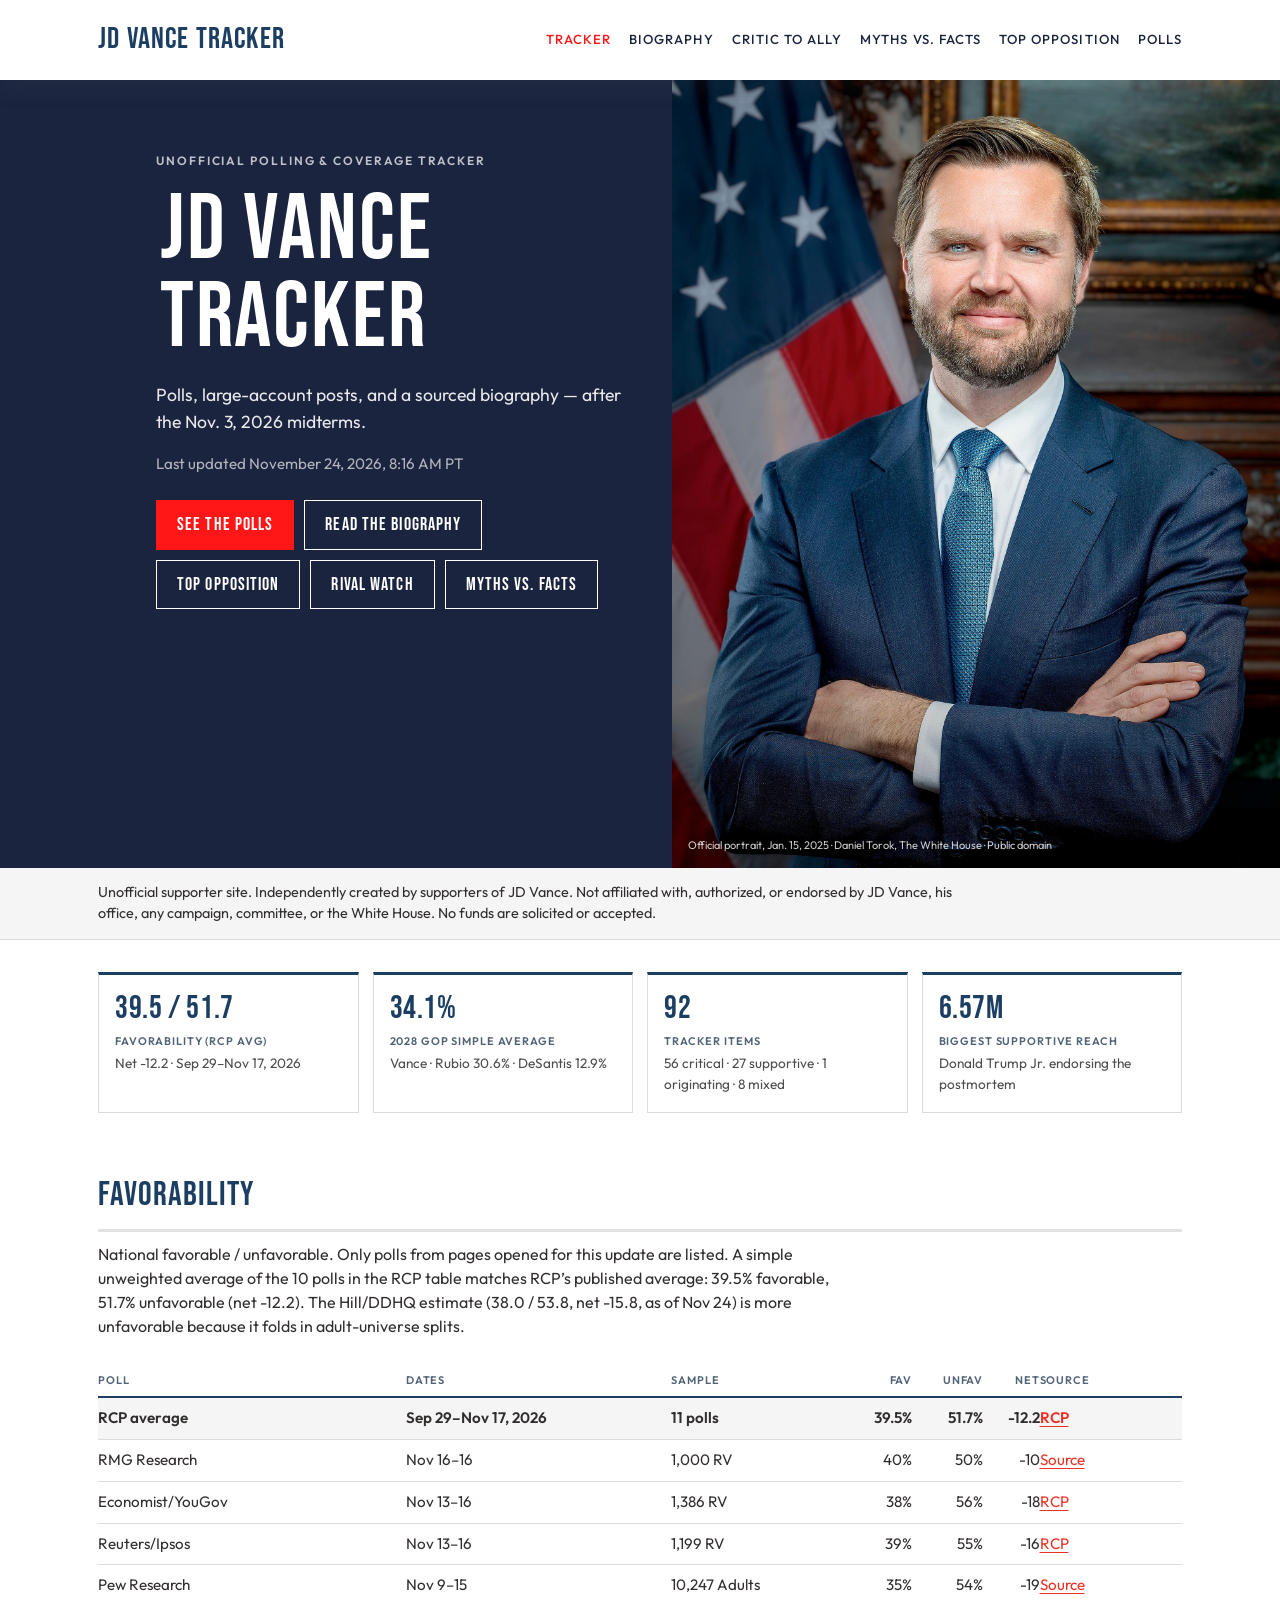
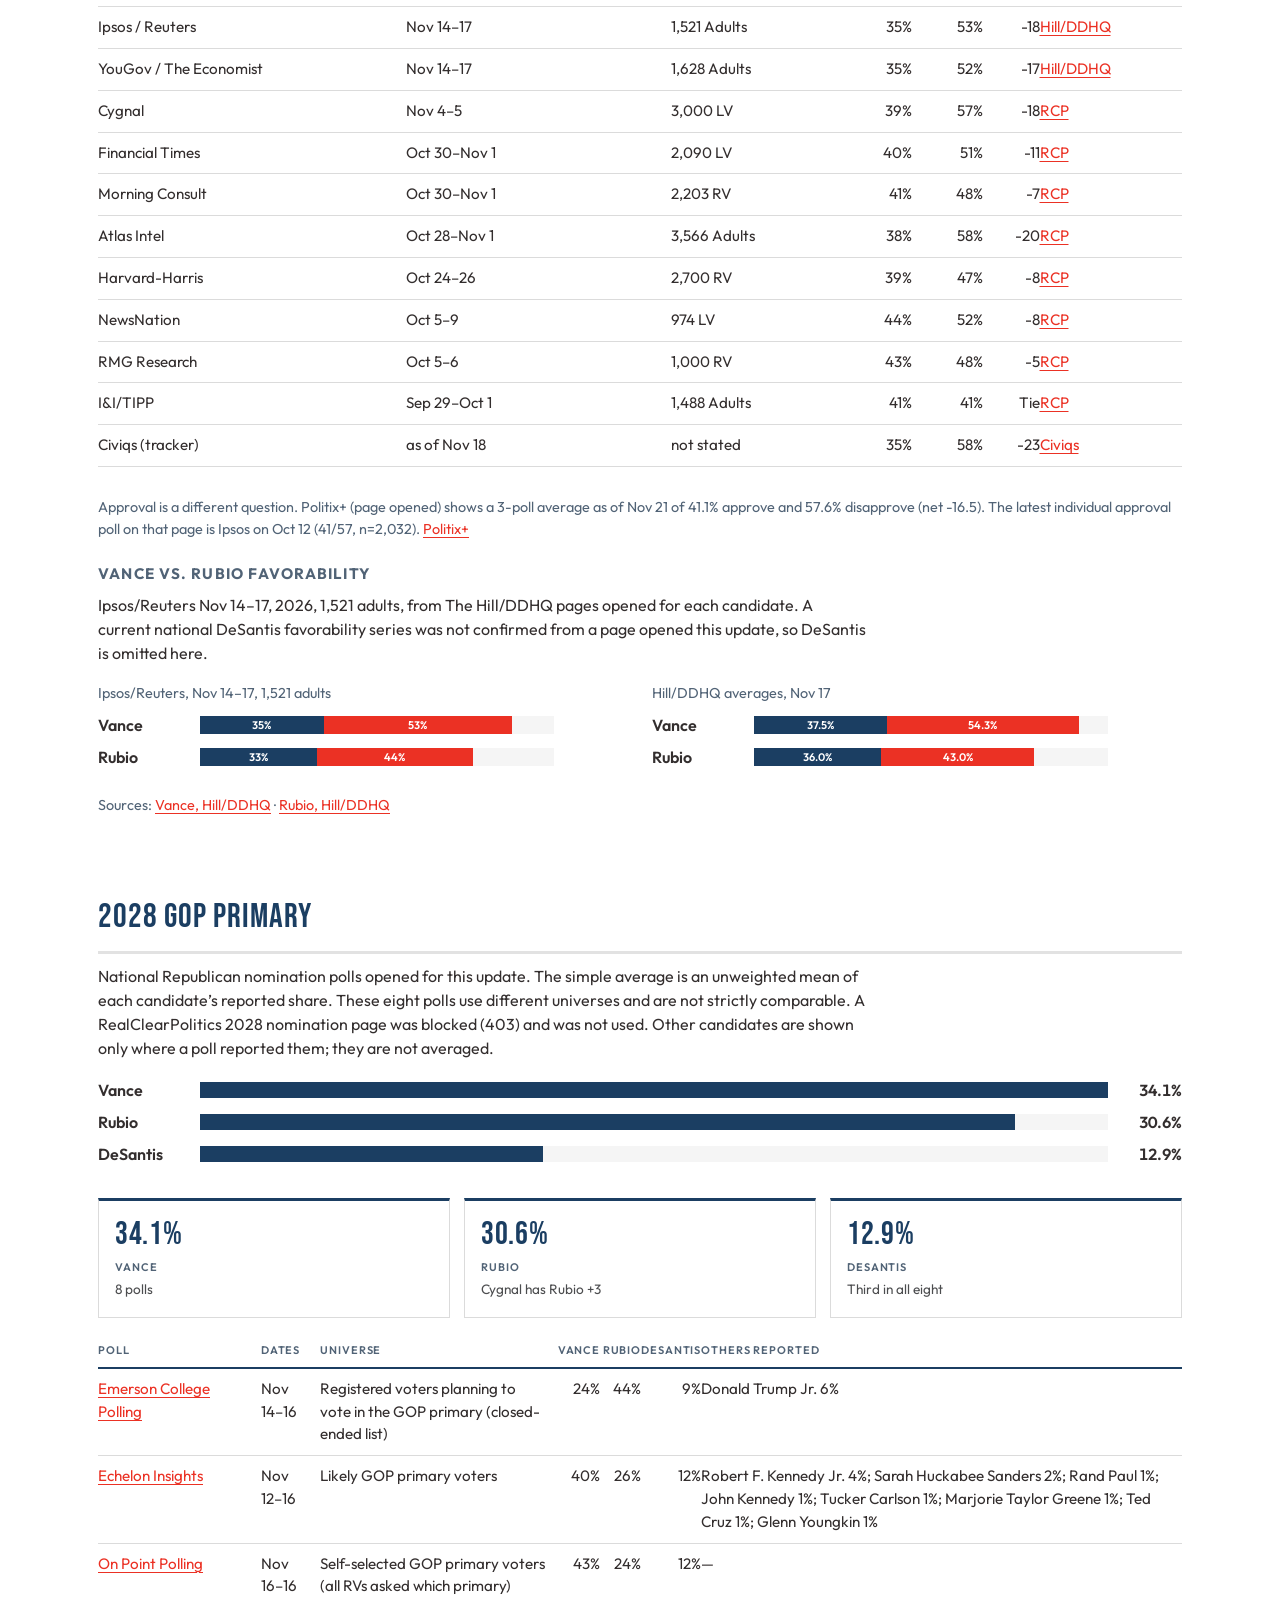
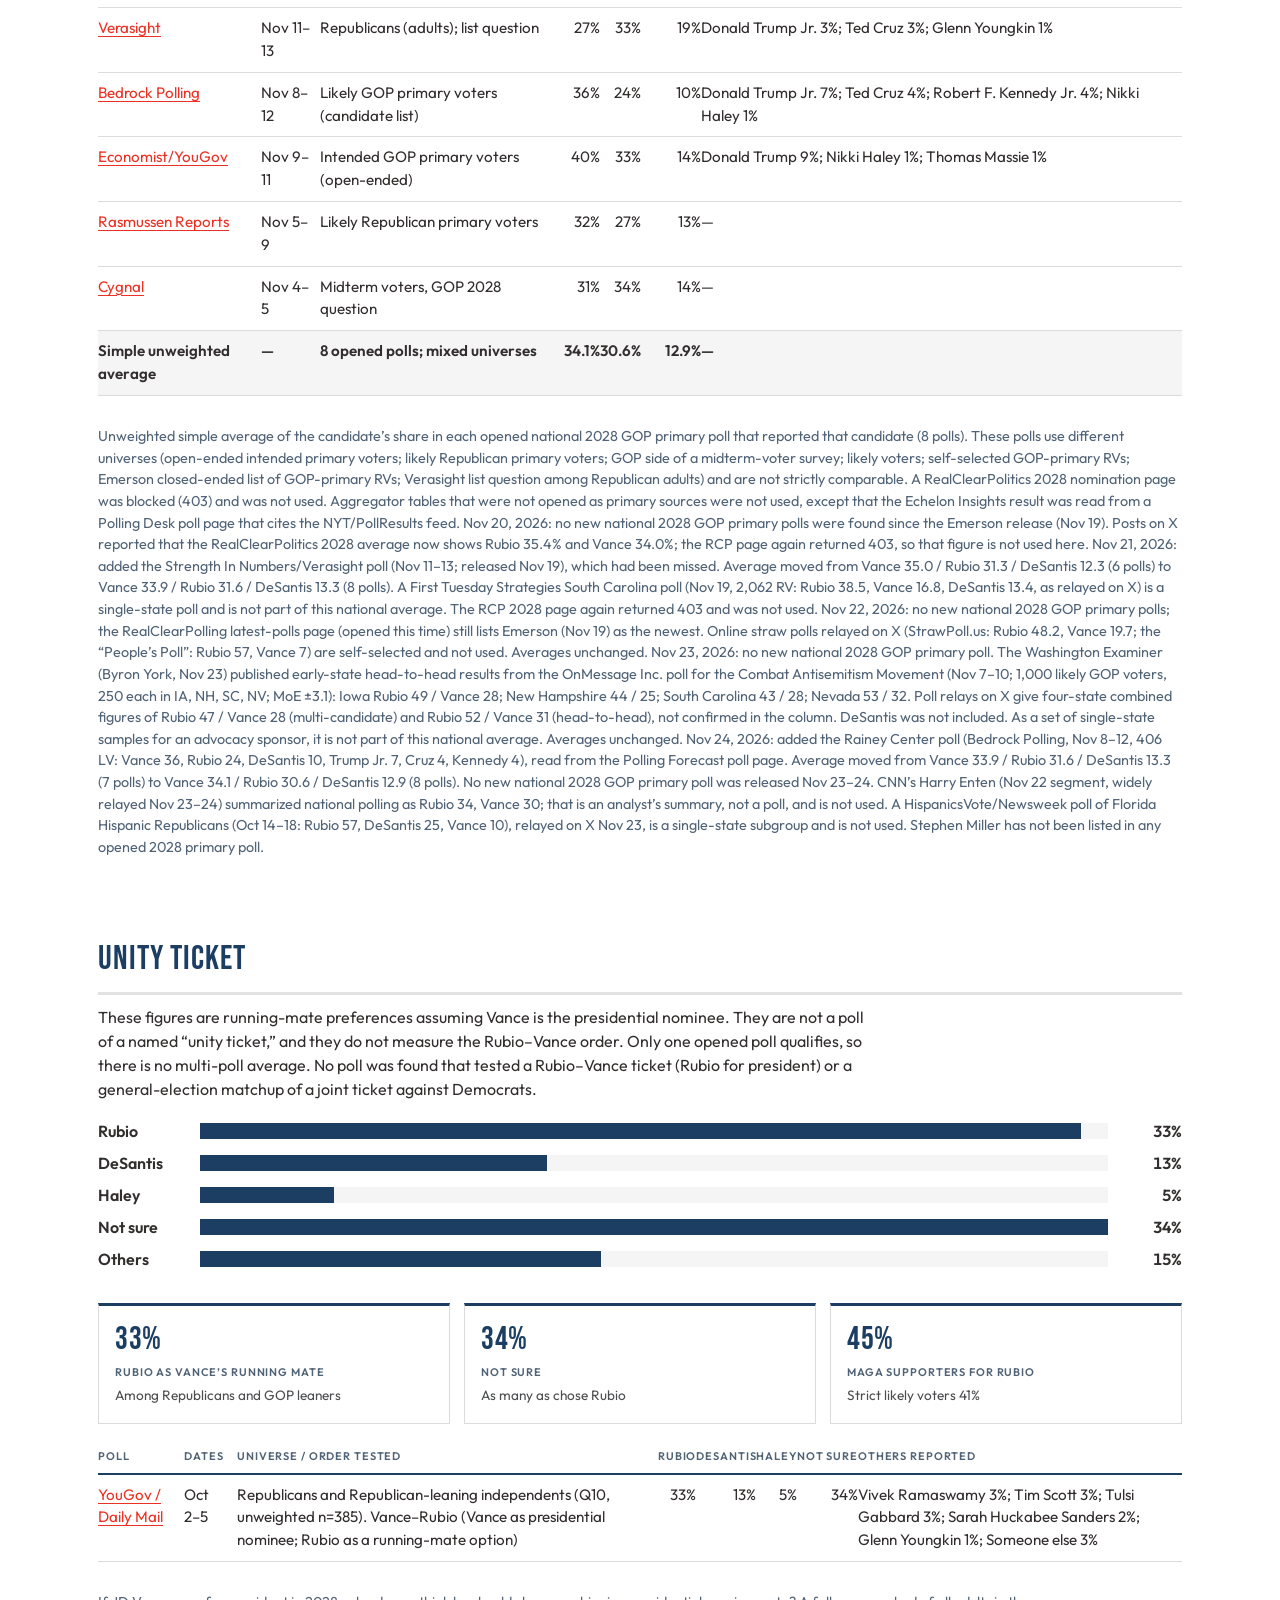
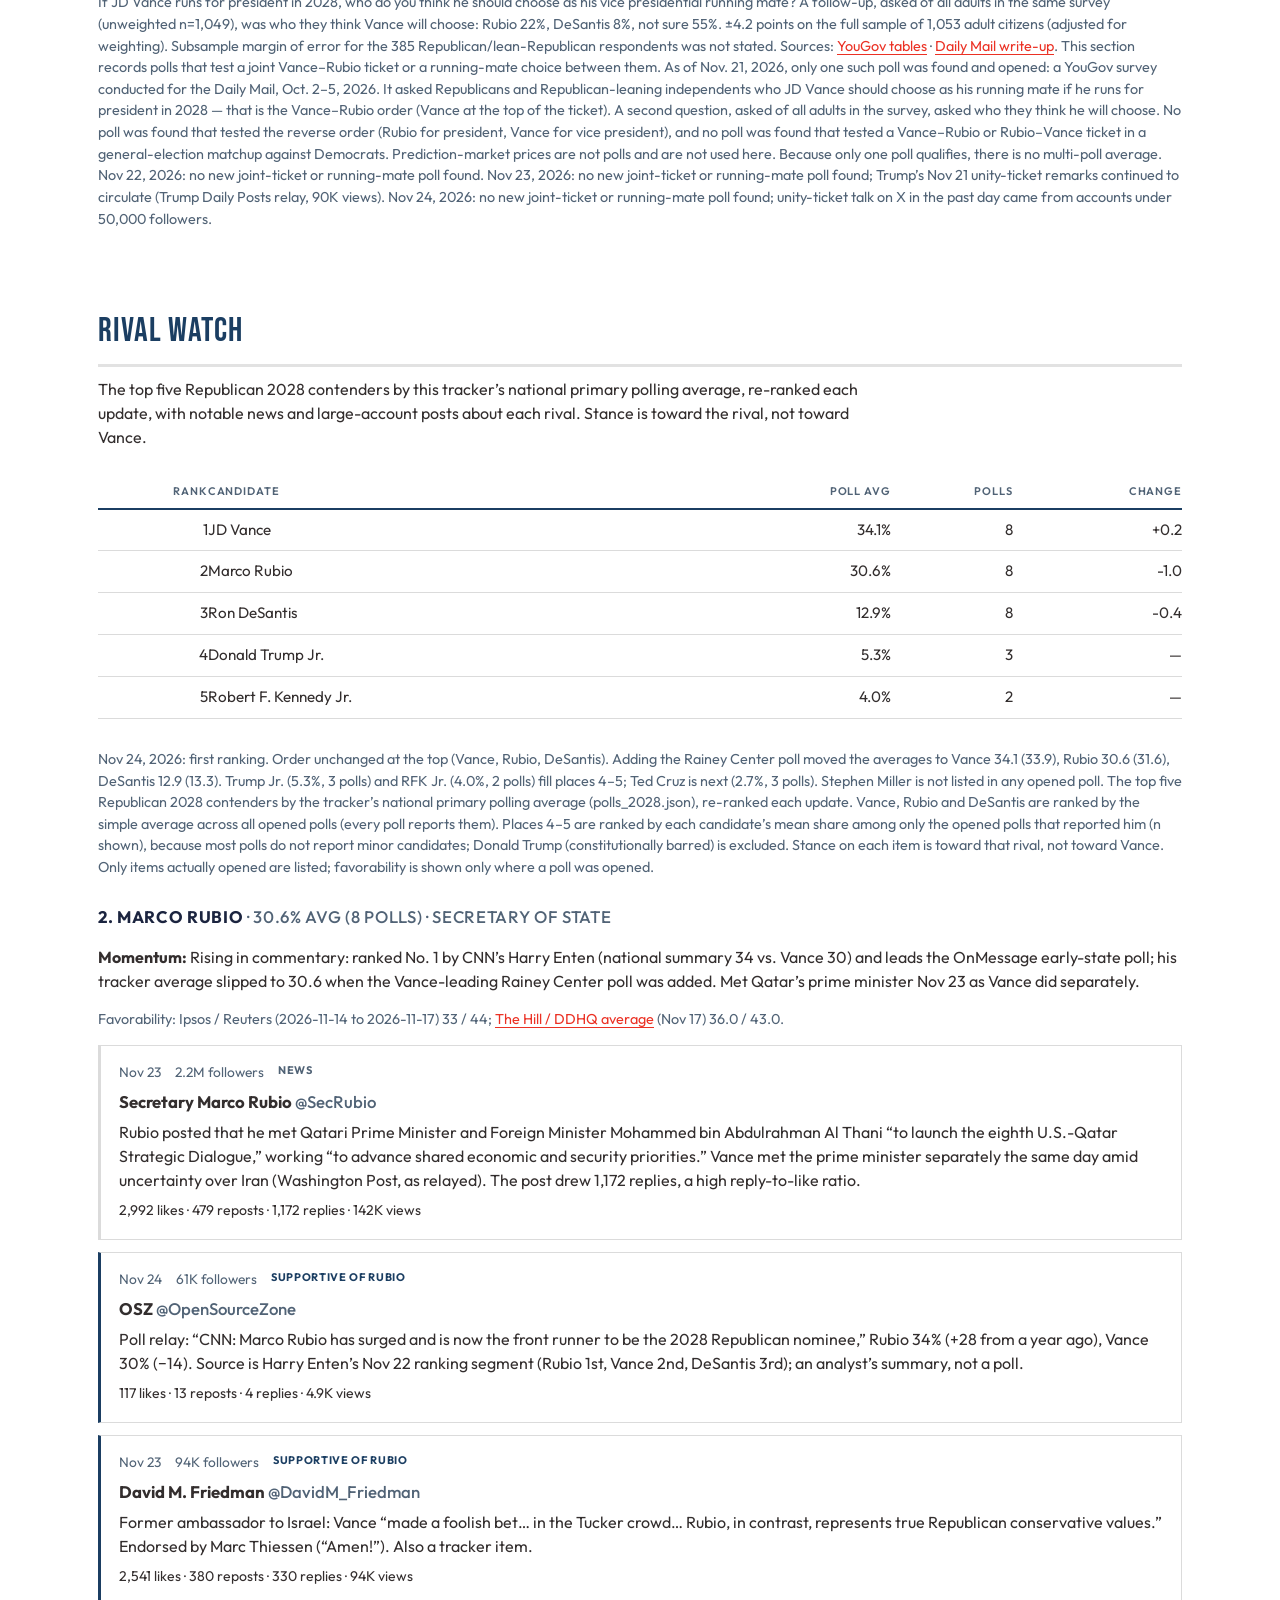
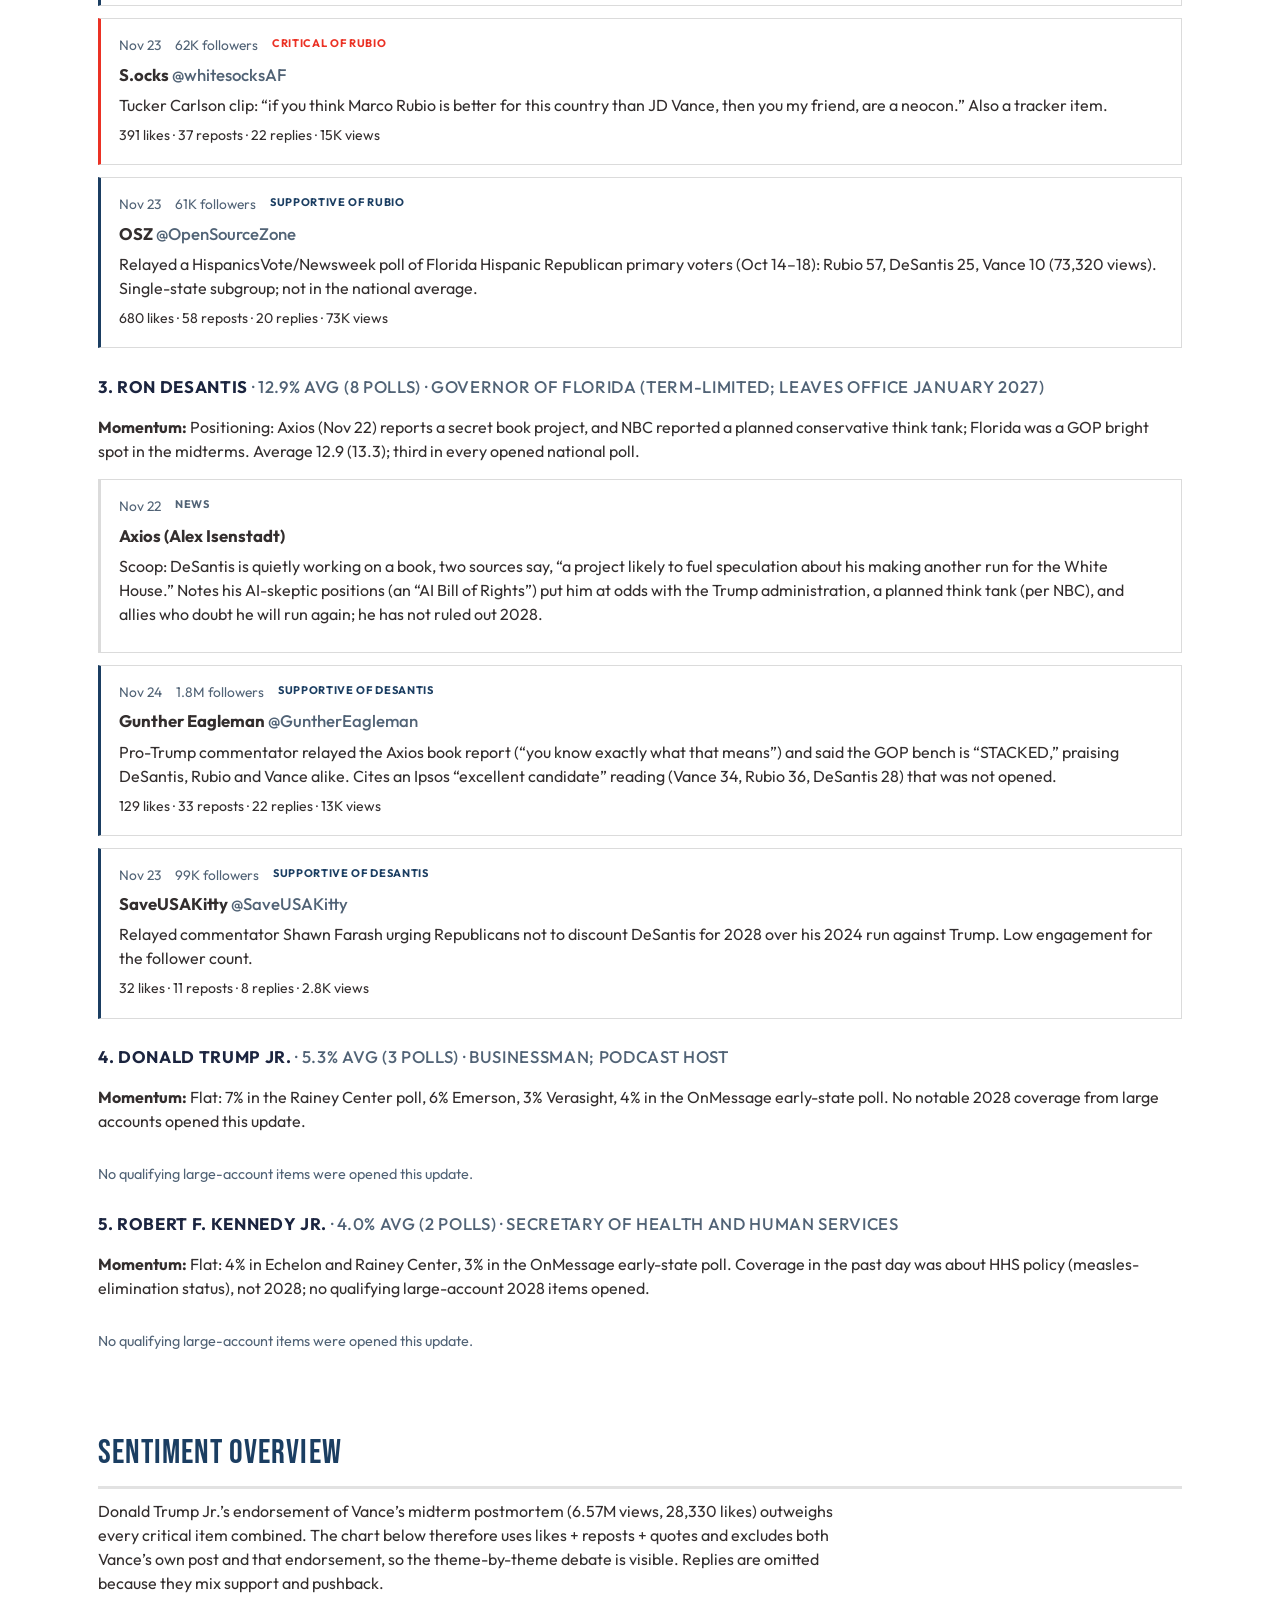
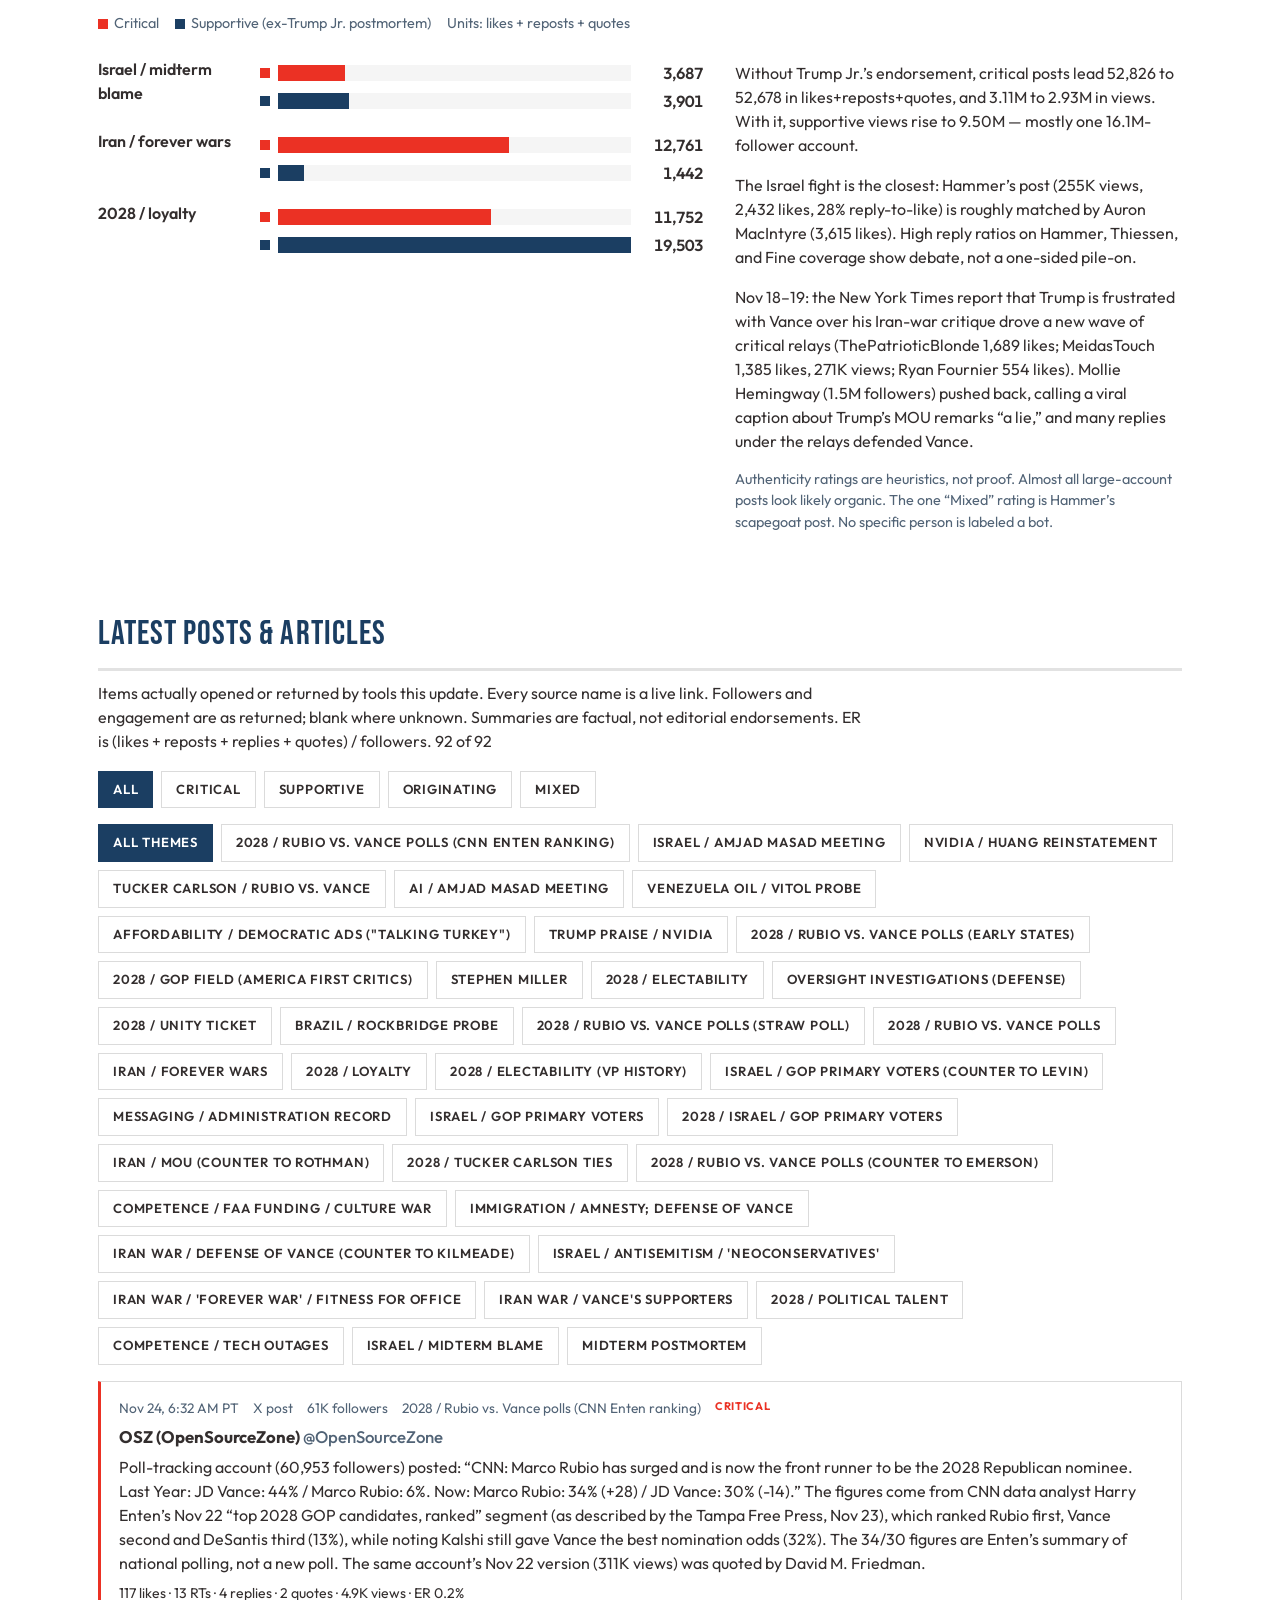
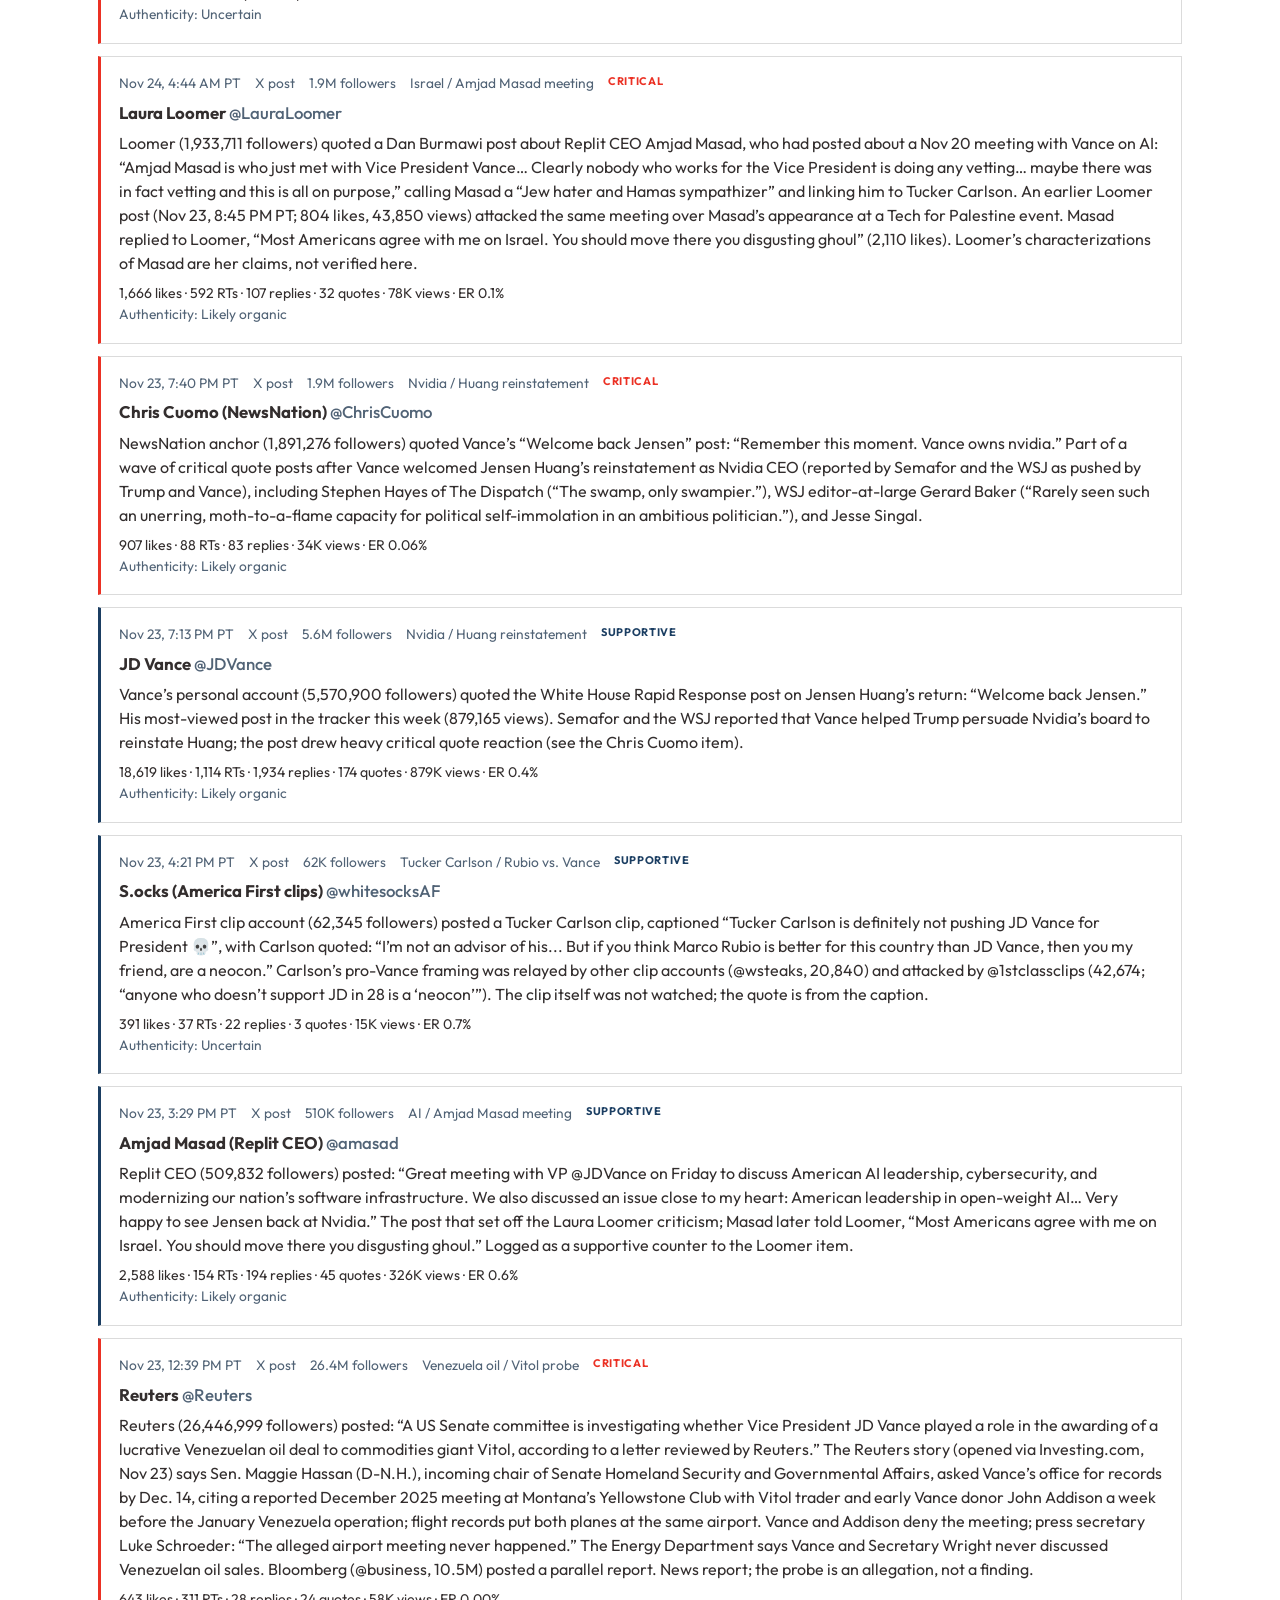
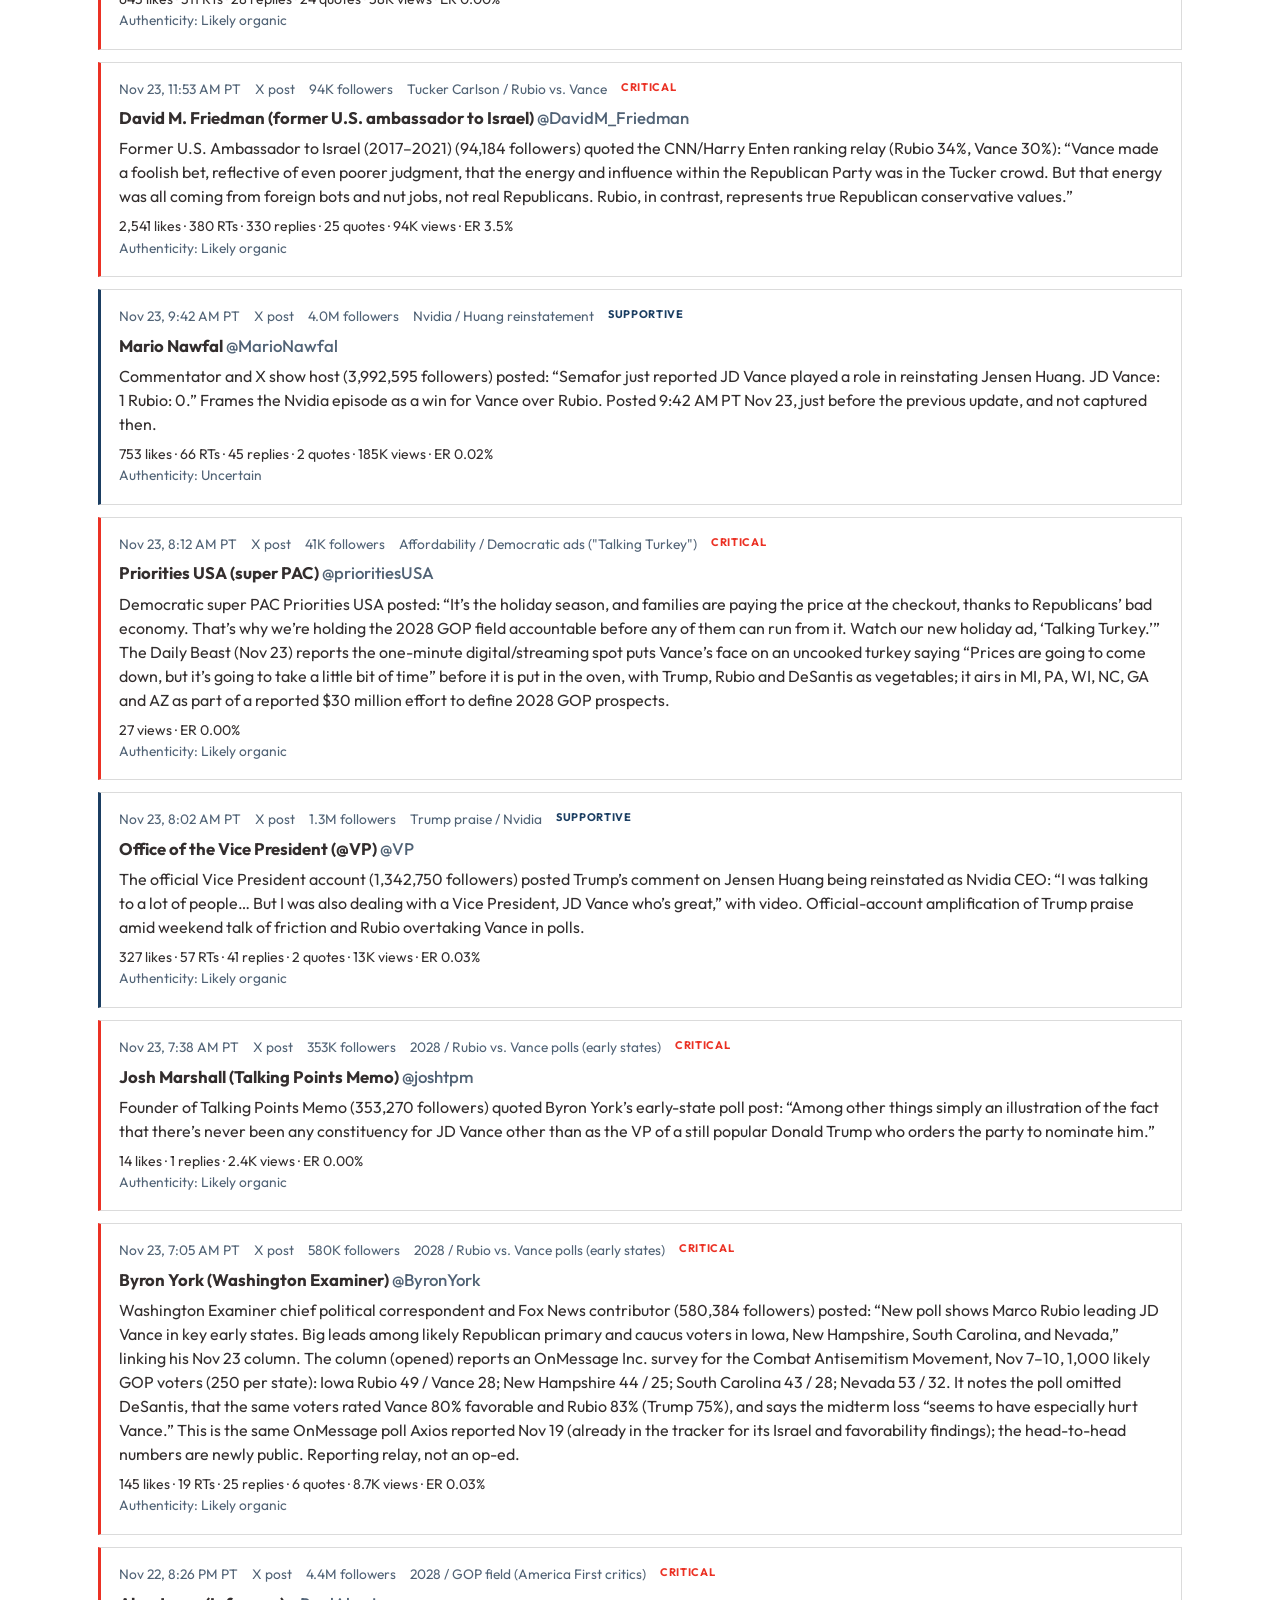
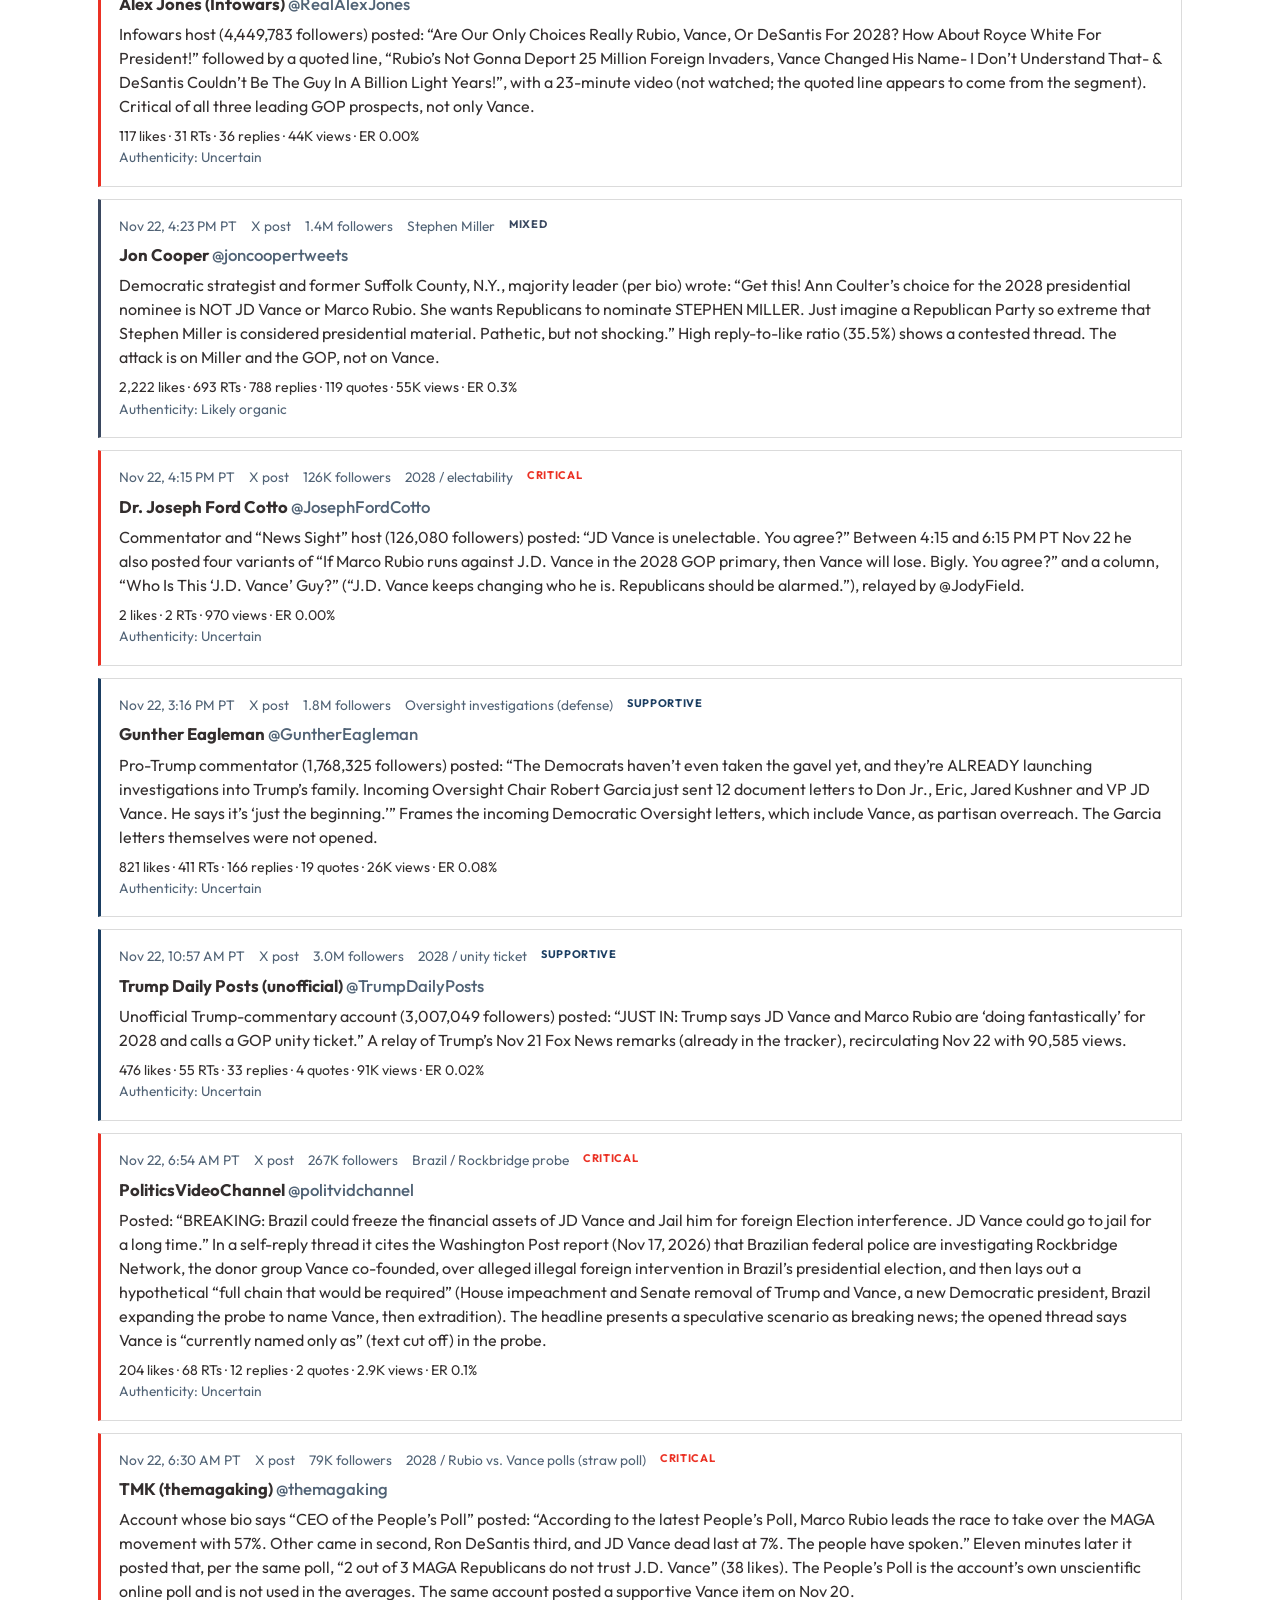
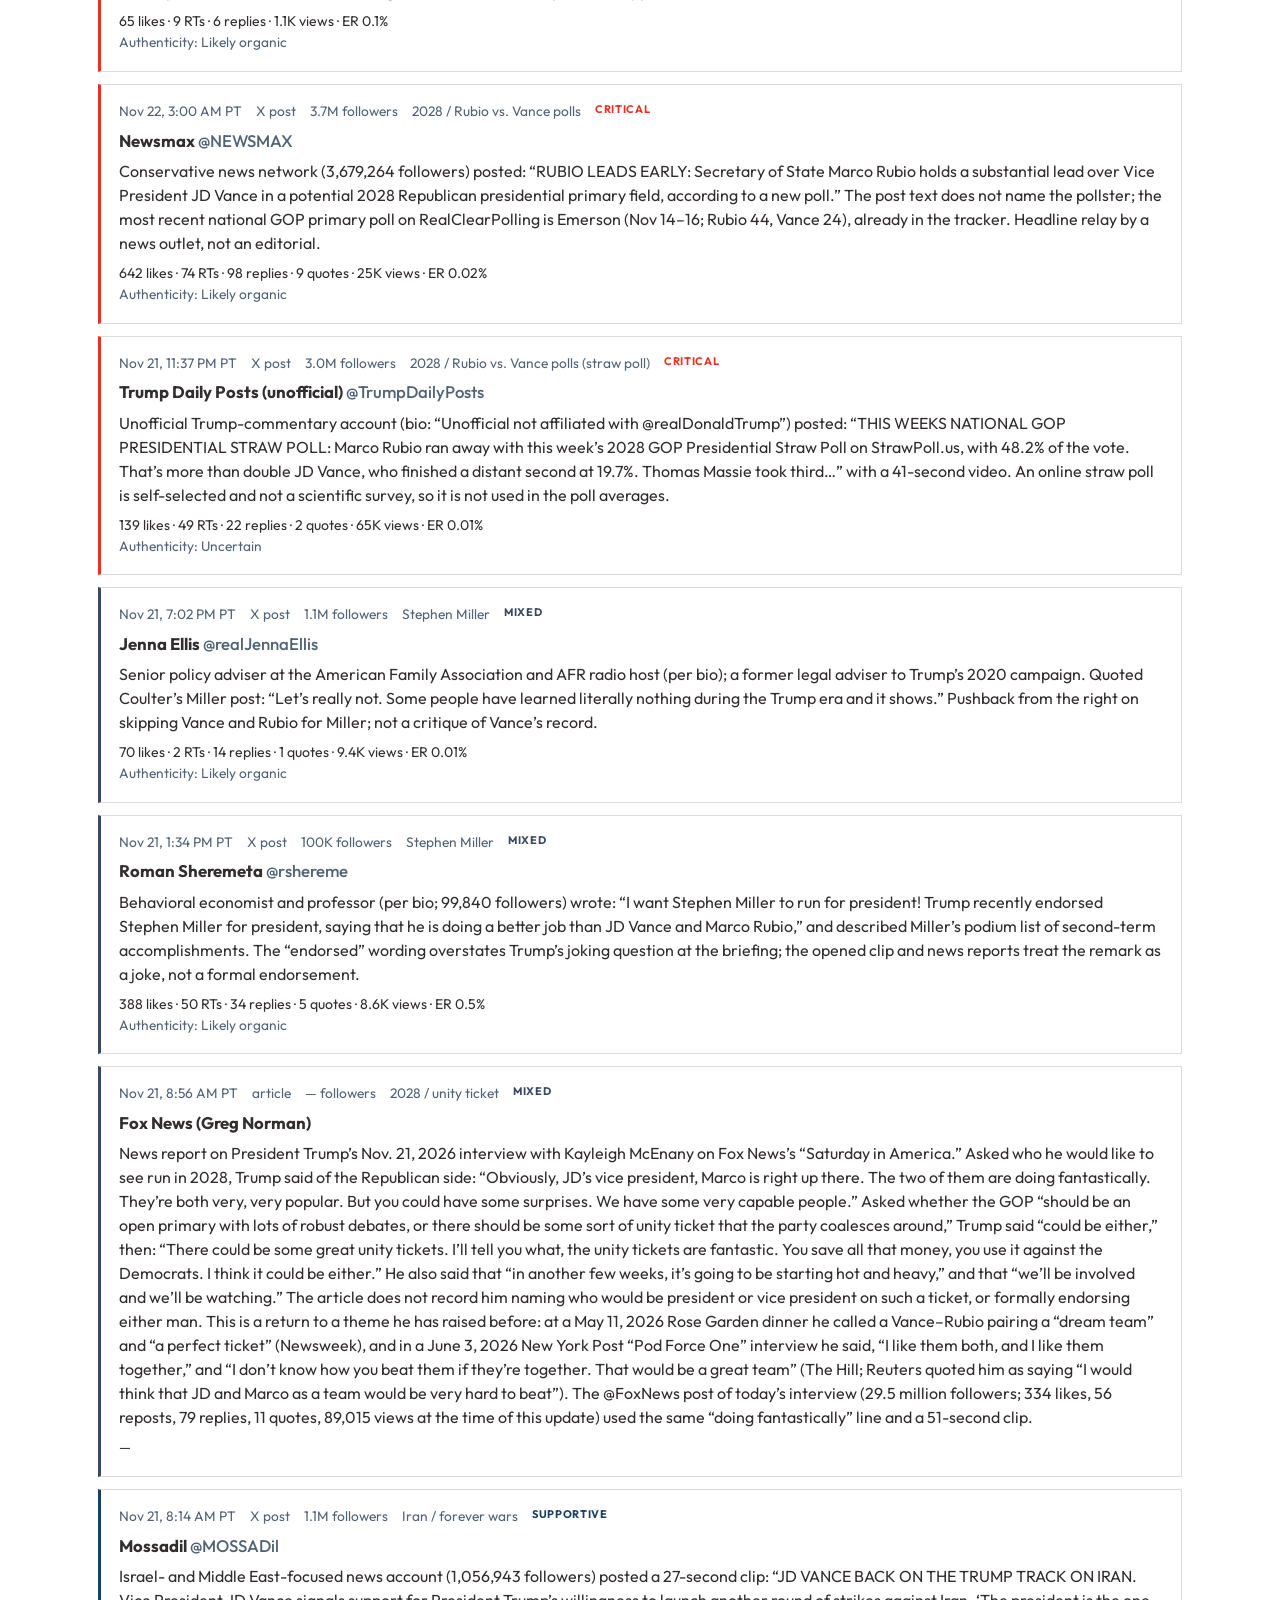
==== index.html @ 258d9947 "Update JD Vance Tracker site" ====
<!DOCTYPE html>
<html lang="en">
<head>
  <meta charset="utf-8">
  <meta name="viewport" content="width=device-width, initial-scale=1">
  <title>JD Vance Tracker</title>
  <meta name="description" content="Unofficial supporter site tracking public sentiment and polling on JD Vance, including favorability, 2028 Republican nomination polls, unity-ticket polling, and large-account coverage.">
  <meta name="robots" content="index,follow">
  <link rel="preconnect" href="https://fonts.googleapis.com">
  <link rel="preconnect" href="https://fonts.gstatic.com" crossorigin>
  <link href="https://fonts.googleapis.com/css2?family=Bebas+Neue&family=Outfit:wght@400;500;600;700;800&display=swap" rel="stylesheet">
  <link rel="stylesheet" href="styles.css">
</head>
<body>

  <header class="site-top">
    <div class="wrap nav-row">
      <a class="wordmark" href="index.html">JD Vance Tracker</a>
      <nav class="site-nav" aria-label="Site"><a href="index.html" aria-current="page">Tracker</a><a href="bio.html">Biography</a><a href="bio.html#critic-to-ally">Critic to ally</a><a href="myths.html">Myths vs. facts</a><a href="opposition.html">Top opposition</a><a href="index.html#favorability">Polls</a></nav>
    </div>
  </header>
  <section class="hero" aria-label="Introduction">
    <div class="hero-copy">
      <p class="kicker">Unofficial polling &amp; coverage tracker</p>
      <h1>JD Vance Tracker</h1>
      <p class="dek">Polls, large-account posts, and a sourced biography — after the Nov. 3, 2026 midterms.</p>
      <p class="updated">Last updated November 24, 2026, 8:16 AM PT</p>
      <div class="hero-actions">
        <a class="btn solid" href="#favorability">See the polls</a>
        <a class="btn" href="bio.html">Read the biography</a>
        <a class="btn" href="opposition.html">Top opposition</a>
        <a class="btn" href="#rivals">Rival watch</a>
        <a class="btn" href="myths.html">Myths vs. facts</a>
      </div>
    </div>
    <div class="hero-photo">
      <img src="images/vance-vp-portrait.jpg" alt="Official 2025 vice-presidential portrait of JD Vance" width="960" height="1244">
      <div class="cap">Official portrait, Jan. 15, 2025 · Daniel Torok, The White House · Public domain</div>
    </div>
  </section>
  <div class="hero-disclaimer">
    <div class="wrap">
      <p>Unofficial supporter site. Independently created by supporters of JD Vance. Not affiliated with, authorized, or endorsed by JD Vance, his office, any campaign, committee, or the White House. No funds are solicited or accepted.</p>
    </div>
  </div>
  <div class="wrap">
    <div class="metrics">
      <div class="metric"><div class="val">39.5 / 51.7</div><div class="lbl">Favorability (RCP avg)</div><div class="det">Net -12.2 · Sep 29–Nov 17, 2026</div></div>
      <div class="metric"><div class="val">34.1%</div><div class="lbl">2028 GOP simple average</div><div class="det">Vance · Rubio 30.6% · DeSantis 12.9%</div></div>
      <div class="metric"><div class="val">92</div><div class="lbl">Tracker items</div><div class="det">56 critical · 27 supportive · 1 originating · 8 mixed</div></div>
      <div class="metric"><div class="val">6.57M</div><div class="lbl">Biggest supportive reach</div><div class="det">Donald Trump Jr. endorsing the postmortem</div></div>
    </div>
    
    <section class="block" id="favorability">
      <h2>Favorability</h2>
      <p class="lede">National favorable / unfavorable. Only polls from pages opened for this update are listed. A simple unweighted average of the 10 polls in the RCP table matches RCP’s published average: 39.5% favorable, 51.7% unfavorable (net -12.2). The Hill/DDHQ estimate (38.0 / 53.8, net -15.8, as of Nov 24) is more unfavorable because it folds in adult-universe splits.</p>
      <div class="scroll">
        <table>
          <thead><tr>
            <th>Poll</th><th>Dates</th><th>Sample</th>
            <th class="num">Fav</th><th class="num">Unfav</th><th class="num">Net</th><th>Source</th>
          </tr></thead>
          <tbody>
            <tr class="avg">
          <td>RCP average</td>
          <td>Sep 29–Nov 17, 2026</td>
          <td>11 polls</td>
          <td class="num">39.5%</td>
          <td class="num">51.7%</td>
          <td class="num">-12.2</td>
          <td><a href="https://www1.realclearpolitics.com/epolls/other/other/FavorabilityRatingsPoliticalLeaders.html">RCP</a></td>
        </tr><tr>
              <td>RMG Research</td>
              <td>Nov 16–16</td>
              <td>1,000 RV</td>
              <td class="num">40%</td>
              <td class="num">50%</td>
              <td class="num">-10</td>
              <td><a href="https://data.ddhq.io/polls/2026/11/23/RMG-Research/Napolitan-News-Service-National-2026-11-16-2026-11-16">Source</a></td>
            </tr><tr>
              <td>Economist/YouGov</td>
              <td>Nov 13–16</td>
              <td>1,386 RV</td>
              <td class="num">38%</td>
              <td class="num">56%</td>
              <td class="num">-18</td>
              <td><a href="https://www1.realclearpolitics.com/epolls/other/other/FavorabilityRatingsPoliticalLeaders.html">RCP</a></td>
            </tr><tr>
              <td>Reuters/Ipsos</td>
              <td>Nov 13–16</td>
              <td>1,199 RV</td>
              <td class="num">39%</td>
              <td class="num">55%</td>
              <td class="num">-16</td>
              <td><a href="https://www1.realclearpolitics.com/epolls/other/other/FavorabilityRatingsPoliticalLeaders.html">RCP</a></td>
            </tr><tr>
              <td>Pew Research</td>
              <td>Nov 9–15</td>
              <td>10,247 Adults</td>
              <td class="num">35%</td>
              <td class="num">54%</td>
              <td class="num">-19</td>
              <td><a href="https://www.pewresearch.org/politics/2026/11/19/how-americans-view-trump-key-administration-officials-and-democratic-congressional-leaders/">Source</a></td>
            </tr><tr>
              <td>Ipsos / Reuters</td>
              <td>Nov 14–17</td>
              <td>1,521 Adults</td>
              <td class="num">35%</td>
              <td class="num">53%</td>
              <td class="num">-18</td>
              <td><a href="https://elections2026.thehill.com/polls/candidate-favorability/jd-vance-19151/national/lv-rv-adults/">Hill/DDHQ</a></td>
            </tr><tr>
              <td>YouGov / The Economist</td>
              <td>Nov 14–17</td>
              <td>1,628 Adults</td>
              <td class="num">35%</td>
              <td class="num">52%</td>
              <td class="num">-17</td>
              <td><a href="https://elections2026.thehill.com/polls/candidate-favorability/jd-vance-19151/national/lv-rv-adults/">Hill/DDHQ</a></td>
            </tr><tr>
              <td>Cygnal</td>
              <td>Nov 4–5</td>
              <td>3,000 LV</td>
              <td class="num">39%</td>
              <td class="num">57%</td>
              <td class="num">-18</td>
              <td><a href="https://www1.realclearpolitics.com/epolls/other/other/FavorabilityRatingsPoliticalLeaders.html">RCP</a></td>
            </tr><tr>
              <td>Financial Times</td>
              <td>Oct 30–Nov 1</td>
              <td>2,090 LV</td>
              <td class="num">40%</td>
              <td class="num">51%</td>
              <td class="num">-11</td>
              <td><a href="https://www1.realclearpolitics.com/epolls/other/other/FavorabilityRatingsPoliticalLeaders.html">RCP</a></td>
            </tr><tr>
              <td>Morning Consult</td>
              <td>Oct 30–Nov 1</td>
              <td>2,203 RV</td>
              <td class="num">41%</td>
              <td class="num">48%</td>
              <td class="num">-7</td>
              <td><a href="https://www1.realclearpolitics.com/epolls/other/other/FavorabilityRatingsPoliticalLeaders.html">RCP</a></td>
            </tr><tr>
              <td>Atlas Intel</td>
              <td>Oct 28–Nov 1</td>
              <td>3,566 Adults</td>
              <td class="num">38%</td>
              <td class="num">58%</td>
              <td class="num">-20</td>
              <td><a href="https://www1.realclearpolitics.com/epolls/other/other/FavorabilityRatingsPoliticalLeaders.html">RCP</a></td>
            </tr><tr>
              <td>Harvard-Harris</td>
              <td>Oct 24–26</td>
              <td>2,700 RV</td>
              <td class="num">39%</td>
              <td class="num">47%</td>
              <td class="num">-8</td>
              <td><a href="https://www1.realclearpolitics.com/epolls/other/other/FavorabilityRatingsPoliticalLeaders.html">RCP</a></td>
            </tr><tr>
              <td>NewsNation</td>
              <td>Oct 5–9</td>
              <td>974 LV</td>
              <td class="num">44%</td>
              <td class="num">52%</td>
              <td class="num">-8</td>
              <td><a href="https://www1.realclearpolitics.com/epolls/other/other/FavorabilityRatingsPoliticalLeaders.html">RCP</a></td>
            </tr><tr>
              <td>RMG Research</td>
              <td>Oct 5–6</td>
              <td>1,000 RV</td>
              <td class="num">43%</td>
              <td class="num">48%</td>
              <td class="num">-5</td>
              <td><a href="https://www1.realclearpolitics.com/epolls/other/other/FavorabilityRatingsPoliticalLeaders.html">RCP</a></td>
            </tr><tr>
              <td>I&amp;I/TIPP</td>
              <td>Sep 29–Oct 1</td>
              <td>1,488 Adults</td>
              <td class="num">41%</td>
              <td class="num">41%</td>
              <td class="num">Tie</td>
              <td><a href="https://www1.realclearpolitics.com/epolls/other/other/FavorabilityRatingsPoliticalLeaders.html">RCP</a></td>
            </tr><tr>
          <td>Civiqs (tracker)</td>
          <td>as of Nov 18</td>
          <td>not stated</td>
          <td class="num">35%</td>
          <td class="num">58%</td>
          <td class="num">-23</td>
          <td><a href="https://civiqs.com/results/favorable_jd_vance?annotations=true&amp;uncertainty=true&amp;zoomIn=true">Civiqs</a></td>
        </tr>
          </tbody>
        </table>
      </div>
      <p class="fine">Approval is a different question. Politix+ (page opened) shows a 3-poll average as of Nov 21 of 41.1% approve and 57.6% disapprove (net -16.5). The latest individual approval poll on that page is Ipsos on Oct 12 (41/57, n=2,032). <a href="https://politixplus.com/race/jd-vance-approval">Politix+</a></p>
      <h3 style="font-size:0.95rem;letter-spacing:0.08em;text-transform:uppercase;color:var(--muted);margin:22px 0 8px;">Vance vs. Rubio favorability</h3>
      <p class="lede">Ipsos/Reuters Nov 14–17, 2026, 1,521 adults, from The Hill/DDHQ pages opened for each candidate. A current national DeSantis favorability series was not confirmed from a page opened this update, so DeSantis is omitted here.</p>
      <div class="cmp">
        <div>
          <div class="fine" style="margin-bottom:8px;">Ipsos/Reuters, Nov 14–17, 1,521 adults</div>
          <div class="bar-row">
          <div class="bar-name">Vance</div>
          <div class="stack">
            <div class="seg fav" style="width:35%">35%</div>
            <div class="seg unfav" style="width:53%">53%</div>
          </div>
          <div></div>
        </div>
          <div class="bar-row">
          <div class="bar-name">Rubio</div>
          <div class="stack">
            <div class="seg fav" style="width:33%">33%</div>
            <div class="seg unfav" style="width:44%">44%</div>
          </div>
          <div></div>
        </div>
        </div>
        <div>
          <div class="fine" style="margin-bottom:8px;">Hill/DDHQ averages, Nov 17</div>
          <div class="bar-row">
          <div class="bar-name">Vance</div>
          <div class="stack">
            <div class="seg fav" style="width:37.5%">37.5%</div>
            <div class="seg unfav" style="width:54.3%">54.3%</div>
          </div>
          <div></div>
        </div>
          <div class="bar-row">
          <div class="bar-name">Rubio</div>
          <div class="stack">
            <div class="seg fav" style="width:36.0%">36.0%</div>
            <div class="seg unfav" style="width:43.0%">43.0%</div>
          </div>
          <div></div>
        </div>
        </div>
      </div>
      <p class="fine">Sources: <a href="https://elections2026.thehill.com/polls/candidate-favorability/jd-vance-19151/national/lv-rv-adults/">Vance, Hill/DDHQ</a> · <a href="https://elections2026.thehill.com/polls/candidate-favorability/marco-rubio-4/national/lv-rv-adults/">Rubio, Hill/DDHQ</a></p>
    </section>
    
    
    <section class="block" id="primary">
      <h2>2028 GOP primary</h2>
      <p class="lede">National Republican nomination polls opened for this update. The simple average is an unweighted mean of each candidate’s reported share. These eight polls use different universes and are not strictly comparable. A RealClearPolitics 2028 nomination page was blocked (403) and was not used. Other candidates are shown only where a poll reported them; they are not averaged.</p>
      <div class="bars"><div class="bar-row">
              <div class="bar-name">Vance</div>
              <div class="track"><div class="fill" style="width:100.00%"></div></div>
              <div class="bar-pct">34.1%</div>
            </div><div class="bar-row">
              <div class="bar-name">Rubio</div>
              <div class="track"><div class="fill" style="width:89.74%"></div></div>
              <div class="bar-pct">30.6%</div>
            </div><div class="bar-row">
              <div class="bar-name">DeSantis</div>
              <div class="track"><div class="fill" style="width:37.83%"></div></div>
              <div class="bar-pct">12.9%</div>
            </div></div>
      <div class="metrics" style="grid-template-columns:repeat(3,1fr);">
        <div class="metric"><div class="val">34.1%</div><div class="lbl">Vance</div><div class="det">8 polls</div></div>
        <div class="metric"><div class="val">30.6%</div><div class="lbl">Rubio</div><div class="det">Cygnal has Rubio +3</div></div>
        <div class="metric"><div class="val">12.9%</div><div class="lbl">DeSantis</div><div class="det">Third in all eight</div></div>
      </div>
      <div class="scroll">
        <table>
          <thead><tr>
            <th>Poll</th><th>Dates</th><th>Universe</th>
            <th class="num">Vance</th><th class="num">Rubio</th><th class="num">DeSantis</th>
            <th>Others reported</th>
          </tr></thead>
          <tbody><tr>
              <td><a href="https://emersoncollegepolling.com/national-poll-rubio-leads-2028-gop-nomination-contest-ossoff-rises-among-democrats/">Emerson College Polling</a></td>
              <td>Nov 14–16</td>
              <td>Registered voters planning to vote in the GOP primary (closed-ended list)</td>
              <td class="num">24%</td>
              <td class="num">44%</td>
              <td class="num">9%</td>
              <td>Donald Trump Jr. 6%</td>
            </tr><tr>
              <td><a href="https://polling-desk.com/poll/nyt-1eb7b2ba6a23">Echelon Insights</a></td>
              <td>Nov 12–16</td>
              <td>Likely GOP primary voters</td>
              <td class="num">40%</td>
              <td class="num">26%</td>
              <td class="num">12%</td>
              <td>Robert F. Kennedy Jr. 4%; Sarah Huckabee Sanders 2%; Rand Paul 1%; John Kennedy 1%; Tucker Carlson 1%; Marjorie Taylor Greene 1%; Ted Cruz 1%; Glenn Youngkin 1%</td>
            </tr><tr>
              <td><a href="https://onpointpolitics.substack.com/p/you-wrote-this-poll-here-is-what">On Point Polling</a></td>
              <td>Nov 16–16</td>
              <td>Self-selected GOP primary voters (all RVs asked which primary)</td>
              <td class="num">43%</td>
              <td class="num">24%</td>
              <td class="num">12%</td>
              <td>—</td>
            </tr><tr>
              <td><a href="https://www.gelliottmorris.com/p/2026-11-19-strength-in-numbers-verasight-poll-2028-primaries-two-ways">Verasight</a></td>
              <td>Nov 11–13</td>
              <td>Republicans (adults); list question</td>
              <td class="num">27%</td>
              <td class="num">33%</td>
              <td class="num">19%</td>
              <td>Donald Trump Jr. 3%; Ted Cruz 3%; Glenn Youngkin 1%</td>
            </tr><tr>
              <td><a href="https://www.pollingforecast.com/us/polls/1001535">Bedrock Polling</a></td>
              <td>Nov 8–12</td>
              <td>Likely GOP primary voters (candidate list)</td>
              <td class="num">36%</td>
              <td class="num">24%</td>
              <td class="num">10%</td>
              <td>Donald Trump Jr. 7%; Ted Cruz 4%; Robert F. Kennedy Jr. 4%; Nikki Haley 1%</td>
            </tr><tr>
              <td><a href="https://yougov.com/en-us/articles/55977-jd-vance-kamala-harris-top-lists-preferred-2028-presidential-candidates-november-9-11-2026-economist-yougov-poll">Economist/YouGov</a></td>
              <td>Nov 9–11</td>
              <td>Intended GOP primary voters (open-ended)</td>
              <td class="num">40%</td>
              <td class="num">33%</td>
              <td class="num">14%</td>
              <td>Donald Trump 9%; Nikki Haley 1%; Thomas Massie 1%</td>
            </tr><tr>
              <td><a href="https://www.rasmussenreports.com/public_content/politics/general_politics/republican_2028_nomination_contest_more_competitive_now">Rasmussen Reports</a></td>
              <td>Nov 5–9</td>
              <td>Likely Republican primary voters</td>
              <td class="num">32%</td>
              <td class="num">27%</td>
              <td class="num">13%</td>
              <td>—</td>
            </tr><tr>
              <td><a href="https://www.cygn.al/news/post-mortem-poll-turnout-dips-and-trump-defectors-each-drove-half-of-democrats-win-as-rubio-edges-vance-for-2028/">Cygnal</a></td>
              <td>Nov 4–5</td>
              <td>Midterm voters, GOP 2028 question</td>
              <td class="num">31%</td>
              <td class="num">34%</td>
              <td class="num">14%</td>
              <td>—</td>
            </tr><tr class="avg">
          <td>Simple unweighted average</td>
          <td>—</td>
          <td>8 opened polls; mixed universes</td>
          <td class="num">34.1%</td>
          <td class="num">30.6%</td>
          <td class="num">12.9%</td>
          <td>—</td>
        </tr></tbody>
        </table>
      </div>
      <p class="fine">Unweighted simple average of the candidate’s share in each opened national 2028 GOP primary poll that reported that candidate (8 polls). These polls use different universes (open-ended intended primary voters; likely Republican primary voters; GOP side of a midterm-voter survey; likely voters; self-selected GOP-primary RVs; Emerson closed-ended list of GOP-primary RVs; Verasight list question among Republican adults) and are not strictly comparable. A RealClearPolitics 2028 nomination page was blocked (403) and was not used. Aggregator tables that were not opened as primary sources were not used, except that the Echelon Insights result was read from a Polling Desk poll page that cites the NYT/PollResults feed. Nov 20, 2026: no new national 2028 GOP primary polls were found since the Emerson release (Nov 19). Posts on X reported that the RealClearPolitics 2028 average now shows Rubio 35.4% and Vance 34.0%; the RCP page again returned 403, so that figure is not used here. Nov 21, 2026: added the Strength In Numbers/Verasight poll (Nov 11–13; released Nov 19), which had been missed. Average moved from Vance 35.0 / Rubio 31.3 / DeSantis 12.3 (6 polls) to Vance 33.9 / Rubio 31.6 / DeSantis 13.3 (8 polls). A First Tuesday Strategies South Carolina poll (Nov 19, 2,062 RV: Rubio 38.5, Vance 16.8, DeSantis 13.4, as relayed on X) is a single-state poll and is not part of this national average. The RCP 2028 page again returned 403 and was not used. Nov 22, 2026: no new national 2028 GOP primary polls; the RealClearPolling latest-polls page (opened this time) still lists Emerson (Nov 19) as the newest. Online straw polls relayed on X (StrawPoll.us: Rubio 48.2, Vance 19.7; the “People’s Poll”: Rubio 57, Vance 7) are self-selected and not used. Averages unchanged. Nov 23, 2026: no new national 2028 GOP primary poll. The Washington Examiner (Byron York, Nov 23) published early-state head-to-head results from the OnMessage Inc. poll for the Combat Antisemitism Movement (Nov 7–10; 1,000 likely GOP voters, 250 each in IA, NH, SC, NV; MoE ±3.1): Iowa Rubio 49 / Vance 28; New Hampshire 44 / 25; South Carolina 43 / 28; Nevada 53 / 32. Poll relays on X give four-state combined figures of Rubio 47 / Vance 28 (multi-candidate) and Rubio 52 / Vance 31 (head-to-head), not confirmed in the column. DeSantis was not included. As a set of single-state samples for an advocacy sponsor, it is not part of this national average. Averages unchanged. Nov 24, 2026: added the Rainey Center poll (Bedrock Polling, Nov 8–12, 406 LV: Vance 36, Rubio 24, DeSantis 10, Trump Jr. 7, Cruz 4, Kennedy 4), read from the Polling Forecast poll page. Average moved from Vance 33.9 / Rubio 31.6 / DeSantis 13.3 (7 polls) to Vance 34.1 / Rubio 30.6 / DeSantis 12.9 (8 polls). No new national 2028 GOP primary poll was released Nov 23–24. CNN’s Harry Enten (Nov 22 segment, widely relayed Nov 23–24) summarized national polling as Rubio 34, Vance 30; that is an analyst’s summary, not a poll, and is not used. A HispanicsVote/Newsweek poll of Florida Hispanic Republicans (Oct 14–18: Rubio 57, DeSantis 25, Vance 10), relayed on X Nov 23, is a single-state subgroup and is not used. Stephen Miller has not been listed in any opened 2028 primary poll.</p>
    </section>
    
    
    <section class="block" id="ticket">
      <h2>Unity ticket</h2>
      <p class="lede">These figures are running-mate preferences assuming Vance is the presidential nominee. They are not a poll of a named “unity ticket,” and they do not measure the Rubio–Vance order. Only one opened poll qualifies, so there is no multi-poll average. No poll was found that tested a Rubio–Vance ticket (Rubio for president) or a general-election matchup of a joint ticket against Democrats.</p>
      <div class="bars"><div class="bar-row">
              <div class="bar-name">Rubio</div>
              <div class="track"><div class="fill" style="width:97.06%"></div></div>
              <div class="bar-pct">33%</div>
            </div><div class="bar-row">
              <div class="bar-name">DeSantis</div>
              <div class="track"><div class="fill" style="width:38.24%"></div></div>
              <div class="bar-pct">13%</div>
            </div><div class="bar-row">
              <div class="bar-name">Haley</div>
              <div class="track"><div class="fill" style="width:14.71%"></div></div>
              <div class="bar-pct">5%</div>
            </div><div class="bar-row">
              <div class="bar-name">Not sure</div>
              <div class="track"><div class="fill" style="width:100.00%"></div></div>
              <div class="bar-pct">34%</div>
            </div><div class="bar-row">
              <div class="bar-name">Others</div>
              <div class="track"><div class="fill" style="width:44.12%"></div></div>
              <div class="bar-pct">15%</div>
            </div></div>
      <div class="metrics" style="grid-template-columns:repeat(3,1fr);">
        <div class="metric"><div class="val">33%</div><div class="lbl">Rubio as Vance’s running mate</div><div class="det">Among Republicans and GOP leaners</div></div>
        <div class="metric"><div class="val">34%</div><div class="lbl">Not sure</div><div class="det">As many as chose Rubio</div></div>
        <div class="metric"><div class="val">45%</div><div class="lbl">MAGA supporters for Rubio</div><div class="det">Strict likely voters 41%</div></div>
      </div>
      <div class="scroll">
        <table>
          <thead><tr>
            <th>Poll</th><th>Dates</th><th>Universe / order tested</th>
            <th class="num">Rubio</th><th class="num">DeSantis</th><th class="num">Haley</th><th class="num">Not sure</th>
            <th>Others reported</th>
          </tr></thead>
          <tbody>
            <tr>
              <td><a href="https://d3nkl3psvxxpe9.cloudfront.net/documents/Politics_and_the_Midterms_poll_results.pdf">YouGov / Daily Mail</a></td>
              <td>Oct 2–5</td>
              <td>Republicans and Republican-leaning independents (Q10, unweighted n=385). Vance–Rubio (Vance as presidential nominee; Rubio as a running-mate option)</td>
              <td class="num">33%</td>
              <td class="num">13%</td>
              <td class="num">5%</td>
              <td class="num">34%</td>
              <td>Vivek Ramaswamy 3%; Tim Scott 3%; Tulsi Gabbard 3%; Sarah Huckabee Sanders 2%; Glenn Youngkin 1%; Someone else 3%</td>
            </tr>
          </tbody>
        </table>
      </div>
      <p class="fine">If JD Vance runs for president in 2028, who do you think he should choose as his vice presidential running mate? A follow-up, asked of all adults in the same survey (unweighted n=1,049), was who they think Vance will choose: Rubio 22%, DeSantis 8%, not sure 55%. ±4.2 points on the full sample of 1,053 adult citizens (adjusted for weighting). Subsample margin of error for the 385 Republican/lean-Republican respondents was not stated. Sources: <a href="https://d3nkl3psvxxpe9.cloudfront.net/documents/Politics_and_the_Midterms_poll_results.pdf">YouGov tables</a> · <a href="https://www.dailymail.co.uk/news/us-politics/article-16203223/MAGA-crowns-dream-2028-ticket-Marco-Rubio-crushes-Ron-DeSantis-race-JD-Vances-running-mate.html">Daily Mail write-up</a>. This section records polls that test a joint Vance–Rubio ticket or a running-mate choice between them. As of Nov. 21, 2026, only one such poll was found and opened: a YouGov survey conducted for the Daily Mail, Oct. 2–5, 2026. It asked Republicans and Republican-leaning independents who JD Vance should choose as his running mate if he runs for president in 2028 — that is the Vance–Rubio order (Vance at the top of the ticket). A second question, asked of all adults in the survey, asked who they think he will choose. No poll was found that tested the reverse order (Rubio for president, Vance for vice president), and no poll was found that tested a Vance–Rubio or Rubio–Vance ticket in a general-election matchup against Democrats. Prediction-market prices are not polls and are not used here. Because only one poll qualifies, there is no multi-poll average. Nov 22, 2026: no new joint-ticket or running-mate poll found. Nov 23, 2026: no new joint-ticket or running-mate poll found; Trump’s Nov 21 unity-ticket remarks continued to circulate (Trump Daily Posts relay, 90K views). Nov 24, 2026: no new joint-ticket or running-mate poll found; unity-ticket talk on X in the past day came from accounts under 50,000 followers.</p>
    </section>
    
    
    <section class="block" id="rivals">
      <h2>Rival watch</h2>
      <p class="lede">The top five Republican 2028 contenders by this tracker’s national primary polling average, re-ranked each update, with notable news and large-account posts about each rival. Stance is toward the rival, not toward Vance.</p>
      <div class="scroll">
        <table>
          <thead><tr><th class="num">Rank</th><th>Candidate</th><th class="num">Poll avg</th><th class="num">Polls</th><th class="num">Change</th></tr></thead>
          <tbody><tr>
              <td class="num">1</td>
              <td>JD Vance</td>
              <td class="num">34.1%</td>
              <td class="num">8</td>
              <td class="num">+0.2</td>
            </tr><tr>
              <td class="num">2</td>
              <td>Marco Rubio</td>
              <td class="num">30.6%</td>
              <td class="num">8</td>
              <td class="num">-1.0</td>
            </tr><tr>
              <td class="num">3</td>
              <td>Ron DeSantis</td>
              <td class="num">12.9%</td>
              <td class="num">8</td>
              <td class="num">-0.4</td>
            </tr><tr>
              <td class="num">4</td>
              <td>Donald Trump Jr.</td>
              <td class="num">5.3%</td>
              <td class="num">3</td>
              <td class="num">—</td>
            </tr><tr>
              <td class="num">5</td>
              <td>Robert F. Kennedy Jr.</td>
              <td class="num">4.0%</td>
              <td class="num">2</td>
              <td class="num">—</td>
            </tr></tbody>
        </table>
      </div>
      <p class="fine">Nov 24, 2026: first ranking. Order unchanged at the top (Vance, Rubio, DeSantis). Adding the Rainey Center poll moved the averages to Vance 34.1 (33.9), Rubio 30.6 (31.6), DeSantis 12.9 (13.3). Trump Jr. (5.3%, 3 polls) and RFK Jr. (4.0%, 2 polls) fill places 4–5; Ted Cruz is next (2.7%, 3 polls). Stephen Miller is not listed in any opened poll. The top five Republican 2028 contenders by the tracker’s national primary polling average (polls_2028.json), re-ranked each update. Vance, Rubio and DeSantis are ranked by the simple average across all opened polls (every poll reports them). Places 4–5 are ranked by each candidate’s mean share among only the opened polls that reported him (n shown), because most polls do not report minor candidates; Donald Trump (constitutionally barred) is excluded. Stance on each item is toward that rival, not toward Vance. Only items actually opened are listed; favorability is shown only where a poll was opened.</p>
      <div class="rival">
              <h3>2. Marco Rubio <span class="handle">· 30.6% avg (8 polls) · Secretary of State</span></h3>
              <p class="momentum"><strong>Momentum:</strong> Rising in commentary: ranked No. 1 by CNN’s Harry Enten (national summary 34 vs. Vance 30) and leads the OnMessage early-state poll; his tracker average slipped to 30.6 when the Vance-leading Rainey Center poll was added. Met Qatar’s prime minister Nov 23 as Vance did separately.</p>
              <p class="fine">Favorability: Ipsos / Reuters (2026-11-14 to 2026-11-17) 33 / 44; <a href="https://elections2026.thehill.com/polls/candidate-favorability/marco-rubio-4/national/lv-rv-adults/">The Hill / DDHQ average</a> (Nov 17) 36.0 / 43.0.</p>
              <div class="cards"><article class="card news">
                  <div class="card-meta">
                    <time>Nov 23</time>
                    <span>2.2M followers</span>
                    <span class="badge news">News</span>
                  </div>
                  <h3><a href="https://x.com/SecRubio/status/2124999294566662468">Secretary Marco Rubio</a> <span class="handle">@SecRubio</span></h3>
                  <p class="summary">Rubio posted that he met Qatari Prime Minister and Foreign Minister Mohammed bin Abdulrahman Al Thani “to launch the eighth U.S.-Qatar Strategic Dialogue,” working “to advance shared economic and security priorities.” Vance met the prime minister separately the same day amid uncertainty over Iran (Washington Post, as relayed). The post drew 1,172 replies, a high reply-to-like ratio.</p>
                  <div class="eng">2,992 likes · 479 reposts · 1,172 replies · 142K views</div>
                </article><article class="card supportive">
                  <div class="card-meta">
                    <time>Nov 24</time>
                    <span>61K followers</span>
                    <span class="badge supportive">Supportive of Rubio</span>
                  </div>
                  <h3><a href="https://x.com/OpenSourceZone/status/2125236216341975322">OSZ</a> <span class="handle">@OpenSourceZone</span></h3>
                  <p class="summary">Poll relay: “CNN: Marco Rubio has surged and is now the front runner to be the 2028 Republican nominee,” Rubio 34% (+28 from a year ago), Vance 30% (−14). Source is Harry Enten’s Nov 22 ranking segment (Rubio 1st, Vance 2nd, DeSantis 3rd); an analyst’s summary, not a poll.</p>
                  <div class="eng">117 likes · 13 reposts · 4 replies · 4.9K views</div>
                </article><article class="card supportive">
                  <div class="card-meta">
                    <time>Nov 23</time>
                    <span>94K followers</span>
                    <span class="badge supportive">Supportive of Rubio</span>
                  </div>
                  <h3><a href="https://x.com/DavidM_Friedman/status/2124954418445488266">David M. Friedman</a> <span class="handle">@DavidM_Friedman</span></h3>
                  <p class="summary">Former ambassador to Israel: Vance “made a foolish bet… in the Tucker crowd… Rubio, in contrast, represents true Republican conservative values.” Endorsed by Marc Thiessen (“Amen!”). Also a tracker item.</p>
                  <div class="eng">2,541 likes · 380 reposts · 330 replies · 94K views</div>
                </article><article class="card critical">
                  <div class="card-meta">
                    <time>Nov 23</time>
                    <span>62K followers</span>
                    <span class="badge critical">Critical of Rubio</span>
                  </div>
                  <h3><a href="https://x.com/whitesocksAF/status/2125021903215837449">S.ocks</a> <span class="handle">@whitesocksAF</span></h3>
                  <p class="summary">Tucker Carlson clip: “if you think Marco Rubio is better for this country than JD Vance, then you my friend, are a neocon.” Also a tracker item.</p>
                  <div class="eng">391 likes · 37 reposts · 22 replies · 15K views</div>
                </article><article class="card supportive">
                  <div class="card-meta">
                    <time>Nov 23</time>
                    <span>61K followers</span>
                    <span class="badge supportive">Supportive of Rubio</span>
                  </div>
                  <h3><a href="https://x.com/OpenSourceZone/status/2124965202630197662">OSZ</a> <span class="handle">@OpenSourceZone</span></h3>
                  <p class="summary">Relayed a HispanicsVote/Newsweek poll of Florida Hispanic Republican primary voters (Oct 14–18): Rubio 57, DeSantis 25, Vance 10 (73,320 views). Single-state subgroup; not in the national average.</p>
                  <div class="eng">680 likes · 58 reposts · 20 replies · 73K views</div>
                </article></div>
              
            </div><div class="rival">
              <h3>3. Ron DeSantis <span class="handle">· 12.9% avg (8 polls) · Governor of Florida (term-limited; leaves office January 2027)</span></h3>
              <p class="momentum"><strong>Momentum:</strong> Positioning: Axios (Nov 22) reports a secret book project, and NBC reported a planned conservative think tank; Florida was a GOP bright spot in the midterms. Average 12.9 (13.3); third in every opened national poll.</p>
              
              <div class="cards"><article class="card news">
                  <div class="card-meta">
                    <time>Nov 22</time>
                    
                    <span class="badge news">News</span>
                  </div>
                  <h3><a href="https://www.axios.com/2026/11/22/scoop-desantis-secret-book-project-fuels-2028-speculation">Axios (Alex Isenstadt)</a></h3>
                  <p class="summary">Scoop: DeSantis is quietly working on a book, two sources say, “a project likely to fuel speculation about his making another run for the White House.” Notes his AI-skeptic positions (an “AI Bill of Rights”) put him at odds with the Trump administration, a planned think tank (per NBC), and allies who doubt he will run again; he has not ruled out 2028.</p>
                  
                </article><article class="card supportive">
                  <div class="card-meta">
                    <time>Nov 24</time>
                    <span>1.8M followers</span>
                    <span class="badge supportive">Supportive of DeSantis</span>
                  </div>
                  <h3><a href="https://x.com/GuntherEagleman/status/2125198821810430267">Gunther Eagleman</a> <span class="handle">@GuntherEagleman</span></h3>
                  <p class="summary">Pro-Trump commentator relayed the Axios book report (“you know exactly what that means”) and said the GOP bench is “STACKED,” praising DeSantis, Rubio and Vance alike. Cites an Ipsos “excellent candidate” reading (Vance 34, Rubio 36, DeSantis 28) that was not opened.</p>
                  <div class="eng">129 likes · 33 reposts · 22 replies · 13K views</div>
                </article><article class="card supportive">
                  <div class="card-meta">
                    <time>Nov 23</time>
                    <span>99K followers</span>
                    <span class="badge supportive">Supportive of DeSantis</span>
                  </div>
                  <h3><a href="https://x.com/SaveUSAKitty/status/2124948355805594052">SaveUSAKitty</a> <span class="handle">@SaveUSAKitty</span></h3>
                  <p class="summary">Relayed commentator Shawn Farash urging Republicans not to discount DeSantis for 2028 over his 2024 run against Trump. Low engagement for the follower count.</p>
                  <div class="eng">32 likes · 11 reposts · 8 replies · 2.8K views</div>
                </article></div>
              
            </div><div class="rival">
              <h3>4. Donald Trump Jr. <span class="handle">· 5.3% avg (3 polls) · Businessman; podcast host</span></h3>
              <p class="momentum"><strong>Momentum:</strong> Flat: 7% in the Rainey Center poll, 6% Emerson, 3% Verasight, 4% in the OnMessage early-state poll. No notable 2028 coverage from large accounts opened this update.</p>
              
              <div class="cards"></div>
              <p class="fine">No qualifying large-account items were opened this update.</p>
            </div><div class="rival">
              <h3>5. Robert F. Kennedy Jr. <span class="handle">· 4.0% avg (2 polls) · Secretary of Health and Human Services</span></h3>
              <p class="momentum"><strong>Momentum:</strong> Flat: 4% in Echelon and Rainey Center, 3% in the OnMessage early-state poll. Coverage in the past day was about HHS policy (measles-elimination status), not 2028; no qualifying large-account 2028 items opened.</p>
              
              <div class="cards"></div>
              <p class="fine">No qualifying large-account items were opened this update.</p>
            </div>
    </section>
    
    
    <section class="block" id="sentiment">
      <h2>Sentiment overview</h2>
      <p class="lede">Donald Trump Jr.’s endorsement of Vance’s midterm postmortem (6.57M views, 28,330 likes) outweighs every critical item combined. The chart below therefore uses likes + reposts + quotes and excludes both Vance’s own post and that endorsement, so the theme-by-theme debate is visible. Replies are omitted because they mix support and pushback.</p>
      <div class="legend"><span><span class="swatch crit"></span> Critical</span><span><span class="swatch supp"></span> Supportive (ex-Trump Jr. postmortem)</span><span>Units: likes + reposts + quotes</span></div>
      <div class="two">
        <div><div class="chart-row">
              <div class="bar-name">Israel / midterm blame</div>
              <div>
                <div class="chart-line"><span class="swatch crit"></span><div class="track"><div class="fill crit" style="width:18.90%"></div></div><span class="bar-pct">3,687</span></div>
                <div class="chart-line"><span class="swatch supp"></span><div class="track"><div class="fill supp" style="width:20.00%"></div></div><span class="bar-pct">3,901</span></div>
              </div>
            </div><div class="chart-row">
              <div class="bar-name">Iran / forever wars</div>
              <div>
                <div class="chart-line"><span class="swatch crit"></span><div class="track"><div class="fill crit" style="width:65.43%"></div></div><span class="bar-pct">12,761</span></div>
                <div class="chart-line"><span class="swatch supp"></span><div class="track"><div class="fill supp" style="width:7.39%"></div></div><span class="bar-pct">1,442</span></div>
              </div>
            </div><div class="chart-row">
              <div class="bar-name">2028 / loyalty</div>
              <div>
                <div class="chart-line"><span class="swatch crit"></span><div class="track"><div class="fill crit" style="width:60.26%"></div></div><span class="bar-pct">11,752</span></div>
                <div class="chart-line"><span class="swatch supp"></span><div class="track"><div class="fill supp" style="width:100.00%"></div></div><span class="bar-pct">19,503</span></div>
              </div>
            </div></div>
        <div>
          <p>Without Trump Jr.’s endorsement, critical posts lead 52,826 to 52,678 in likes+reposts+quotes, and 3.11M to 2.93M in views. With it, supportive views rise to 9.50M — mostly one 16.1M-follower account.</p>
          <p>The Israel fight is the closest: Hammer’s post (255K views, 2,432 likes, 28% reply-to-like) is roughly matched by Auron MacIntyre (3,615 likes). High reply ratios on Hammer, Thiessen, and Fine coverage show debate, not a one-sided pile-on.</p>
          <p>Nov 18–19: the New York Times report that Trump is frustrated with Vance over his Iran-war critique drove a new wave of critical relays (ThePatrioticBlonde 1,689 likes; MeidasTouch 1,385 likes, 271K views; Ryan Fournier 554 likes). Mollie Hemingway (1.5M followers) pushed back, calling a viral caption about Trump’s MOU remarks “a lie,” and many replies under the relays defended Vance.</p>
          <p class="note">Authenticity ratings are heuristics, not proof. Almost all large-account posts look likely organic. The one “Mixed” rating is Hammer’s scapegoat post. No specific person is labeled a bot.</p>
        </div>
      </div>
    </section>
    
    
    <section class="block" id="feed">
      <h2>Latest posts &amp; articles</h2>
      <p class="lede">Items actually opened or returned by tools this update. Every source name is a live link. Followers and engagement are as returned; blank where unknown. Summaries are factual, not editorial endorsements. ER is (likes + reposts + replies + quotes) / followers. <span id="feed-count"></span></p>
      <div class="filters" role="group" aria-label="Filter by stance">
        <button class="filter active" type="button" data-filter-stance="all" aria-pressed="true">All</button>
        <button class="filter" type="button" data-filter-stance="critical" aria-pressed="false">Critical</button>
        <button class="filter" type="button" data-filter-stance="supportive" aria-pressed="false">Supportive</button>
        <button class="filter" type="button" data-filter-stance="originating" aria-pressed="false">Originating</button>
        <button class="filter" type="button" data-filter-stance="mixed" aria-pressed="false">Mixed</button>
      </div>
      <div class="filters" role="group" aria-label="Filter by theme">
        <button class="filter active" type="button" data-filter-theme="all" aria-pressed="true">All themes</button><button class="filter" type="button" data-filter-theme="2028 / Rubio vs. Vance polls (CNN Enten ranking)" aria-pressed="false">2028 / Rubio vs. Vance polls (CNN Enten ranking)</button><button class="filter" type="button" data-filter-theme="Israel / Amjad Masad meeting" aria-pressed="false">Israel / Amjad Masad meeting</button><button class="filter" type="button" data-filter-theme="Nvidia / Huang reinstatement" aria-pressed="false">Nvidia / Huang reinstatement</button><button class="filter" type="button" data-filter-theme="Tucker Carlson / Rubio vs. Vance" aria-pressed="false">Tucker Carlson / Rubio vs. Vance</button><button class="filter" type="button" data-filter-theme="AI / Amjad Masad meeting" aria-pressed="false">AI / Amjad Masad meeting</button><button class="filter" type="button" data-filter-theme="Venezuela oil / Vitol probe" aria-pressed="false">Venezuela oil / Vitol probe</button><button class="filter" type="button" data-filter-theme="Affordability / Democratic ads (&quot;Talking Turkey&quot;)" aria-pressed="false">Affordability / Democratic ads (&quot;Talking Turkey&quot;)</button><button class="filter" type="button" data-filter-theme="Trump praise / Nvidia" aria-pressed="false">Trump praise / Nvidia</button><button class="filter" type="button" data-filter-theme="2028 / Rubio vs. Vance polls (early states)" aria-pressed="false">2028 / Rubio vs. Vance polls (early states)</button><button class="filter" type="button" data-filter-theme="2028 / GOP field (America First critics)" aria-pressed="false">2028 / GOP field (America First critics)</button><button class="filter" type="button" data-filter-theme="Stephen Miller" aria-pressed="false">Stephen Miller</button><button class="filter" type="button" data-filter-theme="2028 / electability" aria-pressed="false">2028 / electability</button><button class="filter" type="button" data-filter-theme="Oversight investigations (defense)" aria-pressed="false">Oversight investigations (defense)</button><button class="filter" type="button" data-filter-theme="2028 / unity ticket" aria-pressed="false">2028 / unity ticket</button><button class="filter" type="button" data-filter-theme="Brazil / Rockbridge probe" aria-pressed="false">Brazil / Rockbridge probe</button><button class="filter" type="button" data-filter-theme="2028 / Rubio vs. Vance polls (straw poll)" aria-pressed="false">2028 / Rubio vs. Vance polls (straw poll)</button><button class="filter" type="button" data-filter-theme="2028 / Rubio vs. Vance polls" aria-pressed="false">2028 / Rubio vs. Vance polls</button><button class="filter" type="button" data-filter-theme="Iran / forever wars" aria-pressed="false">Iran / forever wars</button><button class="filter" type="button" data-filter-theme="2028 / loyalty" aria-pressed="false">2028 / loyalty</button><button class="filter" type="button" data-filter-theme="2028 / electability (VP history)" aria-pressed="false">2028 / electability (VP history)</button><button class="filter" type="button" data-filter-theme="Israel / GOP primary voters (counter to Levin)" aria-pressed="false">Israel / GOP primary voters (counter to Levin)</button><button class="filter" type="button" data-filter-theme="Messaging / administration record" aria-pressed="false">Messaging / administration record</button><button class="filter" type="button" data-filter-theme="Israel / GOP primary voters" aria-pressed="false">Israel / GOP primary voters</button><button class="filter" type="button" data-filter-theme="2028 / Israel / GOP primary voters" aria-pressed="false">2028 / Israel / GOP primary voters</button><button class="filter" type="button" data-filter-theme="Iran / MOU (counter to Rothman)" aria-pressed="false">Iran / MOU (counter to Rothman)</button><button class="filter" type="button" data-filter-theme="2028 / Tucker Carlson ties" aria-pressed="false">2028 / Tucker Carlson ties</button><button class="filter" type="button" data-filter-theme="2028 / Rubio vs. Vance polls (counter to Emerson)" aria-pressed="false">2028 / Rubio vs. Vance polls (counter to Emerson)</button><button class="filter" type="button" data-filter-theme="Competence / FAA funding / culture war" aria-pressed="false">Competence / FAA funding / culture war</button><button class="filter" type="button" data-filter-theme="Immigration / amnesty; defense of Vance" aria-pressed="false">Immigration / amnesty; defense of Vance</button><button class="filter" type="button" data-filter-theme="Iran war / defense of Vance (counter to Kilmeade)" aria-pressed="false">Iran war / defense of Vance (counter to Kilmeade)</button><button class="filter" type="button" data-filter-theme="Israel / antisemitism / &#x27;neoconservatives&#x27;" aria-pressed="false">Israel / antisemitism / &#x27;neoconservatives&#x27;</button><button class="filter" type="button" data-filter-theme="Iran war / &#x27;forever war&#x27; / fitness for office" aria-pressed="false">Iran war / &#x27;forever war&#x27; / fitness for office</button><button class="filter" type="button" data-filter-theme="Iran war / Vance&#x27;s supporters" aria-pressed="false">Iran war / Vance&#x27;s supporters</button><button class="filter" type="button" data-filter-theme="2028 / political talent" aria-pressed="false">2028 / political talent</button><button class="filter" type="button" data-filter-theme="Competence / tech outages" aria-pressed="false">Competence / tech outages</button><button class="filter" type="button" data-filter-theme="Israel / midterm blame" aria-pressed="false">Israel / midterm blame</button><button class="filter" type="button" data-filter-theme="Midterm postmortem" aria-pressed="false">Midterm postmortem</button>
      </div>
      <div class="cards">
        <article class="card critical" data-card data-stance="critical" data-theme="2028 / Rubio vs. Vance polls (CNN Enten ranking)">
              <div class="card-meta">
                <time>Nov 24, 6:32 AM PT</time>
                <span>X post</span>
                <span>61K followers</span>
                <span>2028 / Rubio vs. Vance polls (CNN Enten ranking)</span>
                <span class="badge critical">Critical</span>
              </div>
              <h3><a href="https://x.com/OpenSourceZone/status/2125236216341975322">OSZ (OpenSourceZone)</a> <span class="handle">@OpenSourceZone</span></h3>
              <p class="summary">Poll-tracking account (60,953 followers) posted: “CNN: Marco Rubio has surged and is now the front runner to be the 2028 Republican nominee. Last Year: JD Vance: 44% / Marco Rubio: 6%. Now: Marco Rubio: 34% (+28) / JD Vance: 30% (-14).” The figures come from CNN data analyst Harry Enten’s Nov 22 “top 2028 GOP candidates, ranked” segment (as described by the Tampa Free Press, Nov 23), which ranked Rubio first, Vance second and DeSantis third (13%), while noting Kalshi still gave Vance the best nomination odds (32%). The 34/30 figures are Enten’s summary of national polling, not a new poll. The same account’s Nov 22 version (311K views) was quoted by David M. Friedman.</p>
              <div class="eng">117 likes · 13 RTs · 4 replies · 2 quotes · 4.9K views · ER 0.2%</div>
              <div class="auth">Authenticity: Uncertain</div>
            </article><article class="card critical" data-card data-stance="critical" data-theme="Israel / Amjad Masad meeting">
              <div class="card-meta">
                <time>Nov 24, 4:44 AM PT</time>
                <span>X post</span>
                <span>1.9M followers</span>
                <span>Israel / Amjad Masad meeting</span>
                <span class="badge critical">Critical</span>
              </div>
              <h3><a href="https://x.com/LauraLoomer/status/2125208866723901459">Laura Loomer</a> <span class="handle">@LauraLoomer</span></h3>
              <p class="summary">Loomer (1,933,711 followers) quoted a Dan Burmawi post about Replit CEO Amjad Masad, who had posted about a Nov 20 meeting with Vance on AI: “Amjad Masad is who just met with Vice President Vance… Clearly nobody who works for the Vice President is doing any vetting… maybe there was in fact vetting and this is all on purpose,” calling Masad a “Jew hater and Hamas sympathizer” and linking him to Tucker Carlson. An earlier Loomer post (Nov 23, 8:45 PM PT; 804 likes, 43,850 views) attacked the same meeting over Masad’s appearance at a Tech for Palestine event. Masad replied to Loomer, “Most Americans agree with me on Israel. You should move there you disgusting ghoul” (2,110 likes). Loomer’s characterizations of Masad are her claims, not verified here.</p>
              <div class="eng">1,666 likes · 592 RTs · 107 replies · 32 quotes · 78K views · ER 0.1%</div>
              <div class="auth">Authenticity: Likely organic</div>
            </article><article class="card critical" data-card data-stance="critical" data-theme="Nvidia / Huang reinstatement">
              <div class="card-meta">
                <time>Nov 23, 7:40 PM PT</time>
                <span>X post</span>
                <span>1.9M followers</span>
                <span>Nvidia / Huang reinstatement</span>
                <span class="badge critical">Critical</span>
              </div>
              <h3><a href="https://x.com/ChrisCuomo/status/2125072102336397356">Chris Cuomo (NewsNation)</a> <span class="handle">@ChrisCuomo</span></h3>
              <p class="summary">NewsNation anchor (1,891,276 followers) quoted Vance’s “Welcome back Jensen” post: “Remember this moment. Vance owns nvidia.” Part of a wave of critical quote posts after Vance welcomed Jensen Huang’s reinstatement as Nvidia CEO (reported by Semafor and the WSJ as pushed by Trump and Vance), including Stephen Hayes of The Dispatch (“The swamp, only swampier.”), WSJ editor-at-large Gerard Baker (“Rarely seen such an unerring, moth-to-a-flame capacity for political self-immolation in an ambitious politician.”), and Jesse Singal.</p>
              <div class="eng">907 likes · 88 RTs · 83 replies · 34K views · ER 0.06%</div>
              <div class="auth">Authenticity: Likely organic</div>
            </article><article class="card supportive" data-card data-stance="supportive" data-theme="Nvidia / Huang reinstatement">
              <div class="card-meta">
                <time>Nov 23, 7:13 PM PT</time>
                <span>X post</span>
                <span>5.6M followers</span>
                <span>Nvidia / Huang reinstatement</span>
                <span class="badge supportive">Supportive</span>
              </div>
              <h3><a href="https://x.com/JDVance/status/2125065305504272838">JD Vance</a> <span class="handle">@JDVance</span></h3>
              <p class="summary">Vance’s personal account (5,570,900 followers) quoted the White House Rapid Response post on Jensen Huang’s return: “Welcome back Jensen.” His most-viewed post in the tracker this week (879,165 views). Semafor and the WSJ reported that Vance helped Trump persuade Nvidia’s board to reinstate Huang; the post drew heavy critical quote reaction (see the Chris Cuomo item).</p>
              <div class="eng">18,619 likes · 1,114 RTs · 1,934 replies · 174 quotes · 879K views · ER 0.4%</div>
              <div class="auth">Authenticity: Likely organic</div>
            </article><article class="card supportive" data-card data-stance="supportive" data-theme="Tucker Carlson / Rubio vs. Vance">
              <div class="card-meta">
                <time>Nov 23, 4:21 PM PT</time>
                <span>X post</span>
                <span>62K followers</span>
                <span>Tucker Carlson / Rubio vs. Vance</span>
                <span class="badge supportive">Supportive</span>
              </div>
              <h3><a href="https://x.com/whitesocksAF/status/2125021903215837449">S.ocks (America First clips)</a> <span class="handle">@whitesocksAF</span></h3>
              <p class="summary">America First clip account (62,345 followers) posted a Tucker Carlson clip, captioned “Tucker Carlson is definitely not pushing JD Vance for President 💀”, with Carlson quoted: “I’m not an advisor of his... But if you think Marco Rubio is better for this country than JD Vance, then you my friend, are a neocon.” Carlson’s pro-Vance framing was relayed by other clip accounts (@wsteaks, 20,840) and attacked by @1stclassclips (42,674; “anyone who doesn’t support JD in 28 is a ‘neocon’”). The clip itself was not watched; the quote is from the caption.</p>
              <div class="eng">391 likes · 37 RTs · 22 replies · 3 quotes · 15K views · ER 0.7%</div>
              <div class="auth">Authenticity: Uncertain</div>
            </article><article class="card supportive" data-card data-stance="supportive" data-theme="AI / Amjad Masad meeting">
              <div class="card-meta">
                <time>Nov 23, 3:29 PM PT</time>
                <span>X post</span>
                <span>510K followers</span>
                <span>AI / Amjad Masad meeting</span>
                <span class="badge supportive">Supportive</span>
              </div>
              <h3><a href="https://x.com/amasad/status/2125008810041610359">Amjad Masad (Replit CEO)</a> <span class="handle">@amasad</span></h3>
              <p class="summary">Replit CEO (509,832 followers) posted: “Great meeting with VP @JDVance on Friday to discuss American AI leadership, cybersecurity, and modernizing our nation’s software infrastructure. We also discussed an issue close to my heart: American leadership in open-weight AI… Very happy to see Jensen back at Nvidia.” The post that set off the Laura Loomer criticism; Masad later told Loomer, “Most Americans agree with me on Israel. You should move there you disgusting ghoul.” Logged as a supportive counter to the Loomer item.</p>
              <div class="eng">2,588 likes · 154 RTs · 194 replies · 45 quotes · 326K views · ER 0.6%</div>
              <div class="auth">Authenticity: Likely organic</div>
            </article><article class="card critical" data-card data-stance="critical" data-theme="Venezuela oil / Vitol probe">
              <div class="card-meta">
                <time>Nov 23, 12:39 PM PT</time>
                <span>X post</span>
                <span>26.4M followers</span>
                <span>Venezuela oil / Vitol probe</span>
                <span class="badge critical">Critical</span>
              </div>
              <h3><a href="https://x.com/Reuters/status/2124965995089404183">Reuters</a> <span class="handle">@Reuters</span></h3>
              <p class="summary">Reuters (26,446,999 followers) posted: “A US Senate committee is investigating whether Vice President JD Vance played a role in the awarding of a lucrative Venezuelan oil deal to commodities giant Vitol, according to a letter reviewed by Reuters.” The Reuters story (opened via Investing.com, Nov 23) says Sen. Maggie Hassan (D-N.H.), incoming chair of Senate Homeland Security and Governmental Affairs, asked Vance’s office for records by Dec. 14, citing a reported December 2025 meeting at Montana’s Yellowstone Club with Vitol trader and early Vance donor John Addison a week before the January Venezuela operation; flight records put both planes at the same airport. Vance and Addison deny the meeting; press secretary Luke Schroeder: “The alleged airport meeting never happened.” The Energy Department says Vance and Secretary Wright never discussed Venezuelan oil sales. Bloomberg (@business, 10.5M) posted a parallel report. News report; the probe is an allegation, not a finding.</p>
              <div class="eng">643 likes · 311 RTs · 28 replies · 24 quotes · 58K views · ER 0.00%</div>
              <div class="auth">Authenticity: Likely organic</div>
            </article><article class="card critical" data-card data-stance="critical" data-theme="Tucker Carlson / Rubio vs. Vance">
              <div class="card-meta">
                <time>Nov 23, 11:53 AM PT</time>
                <span>X post</span>
                <span>94K followers</span>
                <span>Tucker Carlson / Rubio vs. Vance</span>
                <span class="badge critical">Critical</span>
              </div>
              <h3><a href="https://x.com/DavidM_Friedman/status/2124954418445488266">David M. Friedman (former U.S. ambassador to Israel)</a> <span class="handle">@DavidM_Friedman</span></h3>
              <p class="summary">Former U.S. Ambassador to Israel (2017–2021) (94,184 followers) quoted the CNN/Harry Enten ranking relay (Rubio 34%, Vance 30%): “Vance made a foolish bet, reflective of even poorer judgment, that the energy and influence within the Republican Party was in the Tucker crowd. But that energy was all coming from foreign bots and nut jobs, not real Republicans. Rubio, in contrast, represents true Republican conservative values.”</p>
              <div class="eng">2,541 likes · 380 RTs · 330 replies · 25 quotes · 94K views · ER 3.5%</div>
              <div class="auth">Authenticity: Likely organic</div>
            </article><article class="card supportive" data-card data-stance="supportive" data-theme="Nvidia / Huang reinstatement">
              <div class="card-meta">
                <time>Nov 23, 9:42 AM PT</time>
                <span>X post</span>
                <span>4.0M followers</span>
                <span>Nvidia / Huang reinstatement</span>
                <span class="badge supportive">Supportive</span>
              </div>
              <h3><a href="https://x.com/MarioNawfal/status/2124921599908511975">Mario Nawfal</a> <span class="handle">@MarioNawfal</span></h3>
              <p class="summary">Commentator and X show host (3,992,595 followers) posted: “Semafor just reported JD Vance played a role in reinstating Jensen Huang. JD Vance: 1 Rubio: 0.” Frames the Nvidia episode as a win for Vance over Rubio. Posted 9:42 AM PT Nov 23, just before the previous update, and not captured then.</p>
              <div class="eng">753 likes · 66 RTs · 45 replies · 2 quotes · 185K views · ER 0.02%</div>
              <div class="auth">Authenticity: Uncertain</div>
            </article><article class="card critical" data-card data-stance="critical" data-theme="Affordability / Democratic ads (&quot;Talking Turkey&quot;)">
              <div class="card-meta">
                <time>Nov 23, 8:12 AM PT</time>
                <span>X post</span>
                <span>41K followers</span>
                <span>Affordability / Democratic ads (&quot;Talking Turkey&quot;)</span>
                <span class="badge critical">Critical</span>
              </div>
              <h3><a href="https://x.com/prioritiesUSA/status/2124898989682381039">Priorities USA (super PAC)</a> <span class="handle">@prioritiesUSA</span></h3>
              <p class="summary">Democratic super PAC Priorities USA posted: “It’s the holiday season, and families are paying the price at the checkout, thanks to Republicans’ bad economy. That’s why we’re holding the 2028 GOP field accountable before any of them can run from it. Watch our new holiday ad, ‘Talking Turkey.’” The Daily Beast (Nov 23) reports the one-minute digital/streaming spot puts Vance’s face on an uncooked turkey saying “Prices are going to come down, but it’s going to take a little bit of time” before it is put in the oven, with Trump, Rubio and DeSantis as vegetables; it airs in MI, PA, WI, NC, GA and AZ as part of a reported $30 million effort to define 2028 GOP prospects.</p>
              <div class="eng">27 views · ER 0.00%</div>
              <div class="auth">Authenticity: Likely organic</div>
            </article><article class="card supportive" data-card data-stance="supportive" data-theme="Trump praise / Nvidia">
              <div class="card-meta">
                <time>Nov 23, 8:02 AM PT</time>
                <span>X post</span>
                <span>1.3M followers</span>
                <span>Trump praise / Nvidia</span>
                <span class="badge supportive">Supportive</span>
              </div>
              <h3><a href="https://x.com/VP/status/2124896252987097291">Office of the Vice President (@VP)</a> <span class="handle">@VP</span></h3>
              <p class="summary">The official Vice President account (1,342,750 followers) posted Trump’s comment on Jensen Huang being reinstated as Nvidia CEO: “I was talking to a lot of people… But I was also dealing with a Vice President, JD Vance who’s great,” with video. Official-account amplification of Trump praise amid weekend talk of friction and Rubio overtaking Vance in polls.</p>
              <div class="eng">327 likes · 57 RTs · 41 replies · 2 quotes · 13K views · ER 0.03%</div>
              <div class="auth">Authenticity: Likely organic</div>
            </article><article class="card critical" data-card data-stance="critical" data-theme="2028 / Rubio vs. Vance polls (early states)">
              <div class="card-meta">
                <time>Nov 23, 7:38 AM PT</time>
                <span>X post</span>
                <span>353K followers</span>
                <span>2028 / Rubio vs. Vance polls (early states)</span>
                <span class="badge critical">Critical</span>
              </div>
              <h3><a href="https://x.com/joshtpm/status/2124890392948563970">Josh Marshall (Talking Points Memo)</a> <span class="handle">@joshtpm</span></h3>
              <p class="summary">Founder of Talking Points Memo (353,270 followers) quoted Byron York’s early-state poll post: “Among other things simply an illustration of the fact that there’s never been any constituency for JD Vance other than as the VP of a still popular Donald Trump who orders the party to nominate him.”</p>
              <div class="eng">14 likes · 1 replies · 2.4K views · ER 0.00%</div>
              <div class="auth">Authenticity: Likely organic</div>
            </article><article class="card critical" data-card data-stance="critical" data-theme="2028 / Rubio vs. Vance polls (early states)">
              <div class="card-meta">
                <time>Nov 23, 7:05 AM PT</time>
                <span>X post</span>
                <span>580K followers</span>
                <span>2028 / Rubio vs. Vance polls (early states)</span>
                <span class="badge critical">Critical</span>
              </div>
              <h3><a href="https://x.com/ByronYork/status/2124881968307257536">Byron York (Washington Examiner)</a> <span class="handle">@ByronYork</span></h3>
              <p class="summary">Washington Examiner chief political correspondent and Fox News contributor (580,384 followers) posted: “New poll shows Marco Rubio leading JD Vance in key early states. Big leads among likely Republican primary and caucus voters in Iowa, New Hampshire, South Carolina, and Nevada,” linking his Nov 23 column. The column (opened) reports an OnMessage Inc. survey for the Combat Antisemitism Movement, Nov 7–10, 1,000 likely GOP voters (250 per state): Iowa Rubio 49 / Vance 28; New Hampshire 44 / 25; South Carolina 43 / 28; Nevada 53 / 32. It notes the poll omitted DeSantis, that the same voters rated Vance 80% favorable and Rubio 83% (Trump 75%), and says the midterm loss “seems to have especially hurt Vance.” This is the same OnMessage poll Axios reported Nov 19 (already in the tracker for its Israel and favorability findings); the head-to-head numbers are newly public. Reporting relay, not an op-ed.</p>
              <div class="eng">145 likes · 19 RTs · 25 replies · 6 quotes · 8.7K views · ER 0.03%</div>
              <div class="auth">Authenticity: Likely organic</div>
            </article><article class="card critical" data-card data-stance="critical" data-theme="2028 / GOP field (America First critics)">
              <div class="card-meta">
                <time>Nov 22, 8:26 PM PT</time>
                <span>X post</span>
                <span>4.4M followers</span>
                <span>2028 / GOP field (America First critics)</span>
                <span class="badge critical">Critical</span>
              </div>
              <h3><a href="https://x.com/RealAlexJones/status/2124721195606061308">Alex Jones (Infowars)</a> <span class="handle">@RealAlexJones</span></h3>
              <p class="summary">Infowars host (4,449,783 followers) posted: “Are Our Only Choices Really Rubio, Vance, Or DeSantis For 2028? How About Royce White For President!” followed by a quoted line, “Rubio’s Not Gonna Deport 25 Million Foreign Invaders, Vance Changed His Name- I Don’t Understand That- &amp; DeSantis Couldn’t Be The Guy In A Billion Light Years!”, with a 23-minute video (not watched; the quoted line appears to come from the segment). Critical of all three leading GOP prospects, not only Vance.</p>
              <div class="eng">117 likes · 31 RTs · 36 replies · 44K views · ER 0.00%</div>
              <div class="auth">Authenticity: Uncertain</div>
            </article><article class="card mixed" data-card data-stance="mixed" data-theme="Stephen Miller">
              <div class="card-meta">
                <time>Nov 22, 4:23 PM PT</time>
                <span>X post</span>
                <span>1.4M followers</span>
                <span>Stephen Miller</span>
                <span class="badge mixed">Mixed</span>
              </div>
              <h3><a href="https://x.com/joncoopertweets/status/2124659954577752081">Jon Cooper</a> <span class="handle">@joncoopertweets</span></h3>
              <p class="summary">Democratic strategist and former Suffolk County, N.Y., majority leader (per bio) wrote: “Get this! Ann Coulter’s choice for the 2028 presidential nominee is NOT JD Vance or Marco Rubio. She wants Republicans to nominate STEPHEN MILLER. Just imagine a Republican Party so extreme that Stephen Miller is considered presidential material. Pathetic, but not shocking.” High reply-to-like ratio (35.5%) shows a contested thread. The attack is on Miller and the GOP, not on Vance.</p>
              <div class="eng">2,222 likes · 693 RTs · 788 replies · 119 quotes · 55K views · ER 0.3%</div>
              <div class="auth">Authenticity: Likely organic</div>
            </article><article class="card critical" data-card data-stance="critical" data-theme="2028 / electability">
              <div class="card-meta">
                <time>Nov 22, 4:15 PM PT</time>
                <span>X post</span>
                <span>126K followers</span>
                <span>2028 / electability</span>
                <span class="badge critical">Critical</span>
              </div>
              <h3><a href="https://x.com/JosephFordCotto/status/2124657933761839385">Dr. Joseph Ford Cotto</a> <span class="handle">@JosephFordCotto</span></h3>
              <p class="summary">Commentator and “News Sight” host (126,080 followers) posted: “JD Vance is unelectable. You agree?” Between 4:15 and 6:15 PM PT Nov 22 he also posted four variants of “If Marco Rubio runs against J.D. Vance in the 2028 GOP primary, then Vance will lose. Bigly. You agree?” and a column, “Who Is This ‘J.D. Vance’ Guy?” (“J.D. Vance keeps changing who he is. Republicans should be alarmed.”), relayed by @JodyField.</p>
              <div class="eng">2 likes · 2 RTs · 970 views · ER 0.00%</div>
              <div class="auth">Authenticity: Uncertain</div>
            </article><article class="card supportive" data-card data-stance="supportive" data-theme="Oversight investigations (defense)">
              <div class="card-meta">
                <time>Nov 22, 3:16 PM PT</time>
                <span>X post</span>
                <span>1.8M followers</span>
                <span>Oversight investigations (defense)</span>
                <span class="badge supportive">Supportive</span>
              </div>
              <h3><a href="https://x.com/GuntherEagleman/status/2124643213566787783">Gunther Eagleman</a> <span class="handle">@GuntherEagleman</span></h3>
              <p class="summary">Pro-Trump commentator (1,768,325 followers) posted: “The Democrats haven’t even taken the gavel yet, and they’re ALREADY launching investigations into Trump’s family. Incoming Oversight Chair Robert Garcia just sent 12 document letters to Don Jr., Eric, Jared Kushner and VP JD Vance. He says it’s ‘just the beginning.’” Frames the incoming Democratic Oversight letters, which include Vance, as partisan overreach. The Garcia letters themselves were not opened.</p>
              <div class="eng">821 likes · 411 RTs · 166 replies · 19 quotes · 26K views · ER 0.08%</div>
              <div class="auth">Authenticity: Uncertain</div>
            </article><article class="card supportive" data-card data-stance="supportive" data-theme="2028 / unity ticket">
              <div class="card-meta">
                <time>Nov 22, 10:57 AM PT</time>
                <span>X post</span>
                <span>3.0M followers</span>
                <span>2028 / unity ticket</span>
                <span class="badge supportive">Supportive</span>
              </div>
              <h3><a href="https://x.com/TrumpDailyPosts/status/2124578007826448704">Trump Daily Posts (unofficial)</a> <span class="handle">@TrumpDailyPosts</span></h3>
              <p class="summary">Unofficial Trump-commentary account (3,007,049 followers) posted: “JUST IN: Trump says JD Vance and Marco Rubio are ‘doing fantastically’ for 2028 and calls a GOP unity ticket.” A relay of Trump’s Nov 21 Fox News remarks (already in the tracker), recirculating Nov 22 with 90,585 views.</p>
              <div class="eng">476 likes · 55 RTs · 33 replies · 4 quotes · 91K views · ER 0.02%</div>
              <div class="auth">Authenticity: Uncertain</div>
            </article><article class="card critical" data-card data-stance="critical" data-theme="Brazil / Rockbridge probe">
              <div class="card-meta">
                <time>Nov 22, 6:54 AM PT</time>
                <span>X post</span>
                <span>267K followers</span>
                <span>Brazil / Rockbridge probe</span>
                <span class="badge critical">Critical</span>
              </div>
              <h3><a href="https://x.com/politvidchannel/status/2124516906405351734">PoliticsVideoChannel</a> <span class="handle">@politvidchannel</span></h3>
              <p class="summary">Posted: “BREAKING: Brazil could freeze the financial assets of JD Vance and Jail him for foreign Election interference. JD Vance could go to jail for a long time.” In a self-reply thread it cites the Washington Post report (Nov 17, 2026) that Brazilian federal police are investigating Rockbridge Network, the donor group Vance co-founded, over alleged illegal foreign intervention in Brazil’s presidential election, and then lays out a hypothetical “full chain that would be required” (House impeachment and Senate removal of Trump and Vance, a new Democratic president, Brazil expanding the probe to name Vance, then extradition). The headline presents a speculative scenario as breaking news; the opened thread says Vance is “currently named only as” (text cut off) in the probe.</p>
              <div class="eng">204 likes · 68 RTs · 12 replies · 2 quotes · 2.9K views · ER 0.1%</div>
              <div class="auth">Authenticity: Uncertain</div>
            </article><article class="card critical" data-card data-stance="critical" data-theme="2028 / Rubio vs. Vance polls (straw poll)">
              <div class="card-meta">
                <time>Nov 22, 6:30 AM PT</time>
                <span>X post</span>
                <span>79K followers</span>
                <span>2028 / Rubio vs. Vance polls (straw poll)</span>
                <span class="badge critical">Critical</span>
              </div>
              <h3><a href="https://x.com/themagaking/status/2124510934194422252">TMK (themagaking)</a> <span class="handle">@themagaking</span></h3>
              <p class="summary">Account whose bio says “CEO of the People’s Poll” posted: “According to the latest People’s Poll, Marco Rubio leads the race to take over the MAGA movement with 57%. Other came in second, Ron DeSantis third, and JD Vance dead last at 7%. The people have spoken.” Eleven minutes later it posted that, per the same poll, “2 out of 3 MAGA Republicans do not trust J.D. Vance” (38 likes). The People’s Poll is the account’s own unscientific online poll and is not used in the averages. The same account posted a supportive Vance item on Nov 20.</p>
              <div class="eng">65 likes · 9 RTs · 6 replies · 1.1K views · ER 0.1%</div>
              <div class="auth">Authenticity: Likely organic</div>
            </article><article class="card critical" data-card data-stance="critical" data-theme="2028 / Rubio vs. Vance polls">
              <div class="card-meta">
                <time>Nov 22, 3:00 AM PT</time>
                <span>X post</span>
                <span>3.7M followers</span>
                <span>2028 / Rubio vs. Vance polls</span>
                <span class="badge critical">Critical</span>
              </div>
              <h3><a href="https://x.com/NEWSMAX/status/2124457961909256665">Newsmax</a> <span class="handle">@NEWSMAX</span></h3>
              <p class="summary">Conservative news network (3,679,264 followers) posted: “RUBIO LEADS EARLY: Secretary of State Marco Rubio holds a substantial lead over Vice President JD Vance in a potential 2028 Republican presidential primary field, according to a new poll.” The post text does not name the pollster; the most recent national GOP primary poll on RealClearPolling is Emerson (Nov 14–16; Rubio 44, Vance 24), already in the tracker. Headline relay by a news outlet, not an editorial.</p>
              <div class="eng">642 likes · 74 RTs · 98 replies · 9 quotes · 25K views · ER 0.02%</div>
              <div class="auth">Authenticity: Likely organic</div>
            </article><article class="card critical" data-card data-stance="critical" data-theme="2028 / Rubio vs. Vance polls (straw poll)">
              <div class="card-meta">
                <time>Nov 21, 11:37 PM PT</time>
                <span>X post</span>
                <span>3.0M followers</span>
                <span>2028 / Rubio vs. Vance polls (straw poll)</span>
                <span class="badge critical">Critical</span>
              </div>
              <h3><a href="https://x.com/TrumpDailyPosts/status/2124406778569928909">Trump Daily Posts (unofficial)</a> <span class="handle">@TrumpDailyPosts</span></h3>
              <p class="summary">Unofficial Trump-commentary account (bio: “Unofficial not affiliated with @realDonaldTrump”) posted: “THIS WEEKS NATIONAL GOP PRESIDENTIAL STRAW POLL: Marco Rubio ran away with this week’s 2028 GOP Presidential Straw Poll on StrawPoll.us, with 48.2% of the vote. That’s more than double JD Vance, who finished a distant second at 19.7%. Thomas Massie took third…” with a 41-second video. An online straw poll is self-selected and not a scientific survey, so it is not used in the poll averages.</p>
              <div class="eng">139 likes · 49 RTs · 22 replies · 2 quotes · 65K views · ER 0.01%</div>
              <div class="auth">Authenticity: Uncertain</div>
            </article><article class="card mixed" data-card data-stance="mixed" data-theme="Stephen Miller">
              <div class="card-meta">
                <time>Nov 21, 7:02 PM PT</time>
                <span>X post</span>
                <span>1.1M followers</span>
                <span>Stephen Miller</span>
                <span class="badge mixed">Mixed</span>
              </div>
              <h3><a href="https://x.com/realJennaEllis/status/2124337814531981480">Jenna Ellis</a> <span class="handle">@realJennaEllis</span></h3>
              <p class="summary">Senior policy adviser at the American Family Association and AFR radio host (per bio); a former legal adviser to Trump’s 2020 campaign. Quoted Coulter’s Miller post: “Let’s really not. Some people have learned literally nothing during the Trump era and it shows.” Pushback from the right on skipping Vance and Rubio for Miller; not a critique of Vance’s record.</p>
              <div class="eng">70 likes · 2 RTs · 14 replies · 1 quotes · 9.4K views · ER 0.01%</div>
              <div class="auth">Authenticity: Likely organic</div>
            </article><article class="card mixed" data-card data-stance="mixed" data-theme="Stephen Miller">
              <div class="card-meta">
                <time>Nov 21, 1:34 PM PT</time>
                <span>X post</span>
                <span>100K followers</span>
                <span>Stephen Miller</span>
                <span class="badge mixed">Mixed</span>
              </div>
              <h3><a href="https://x.com/rshereme/status/2124255217055121800">Roman Sheremeta</a> <span class="handle">@rshereme</span></h3>
              <p class="summary">Behavioral economist and professor (per bio; 99,840 followers) wrote: “I want Stephen Miller to run for president! Trump recently endorsed Stephen Miller for president, saying that he is doing a better job than JD Vance and Marco Rubio,” and described Miller’s podium list of second-term accomplishments. The “endorsed” wording overstates Trump’s joking question at the briefing; the opened clip and news reports treat the remark as a joke, not a formal endorsement.</p>
              <div class="eng">388 likes · 50 RTs · 34 replies · 5 quotes · 8.6K views · ER 0.5%</div>
              <div class="auth">Authenticity: Likely organic</div>
            </article><article class="card mixed" data-card data-stance="mixed" data-theme="2028 / unity ticket">
              <div class="card-meta">
                <time>Nov 21, 8:56 AM PT</time>
                <span>article</span>
                <span>— followers</span>
                <span>2028 / unity ticket</span>
                <span class="badge mixed">Mixed</span>
              </div>
              <h3><a href="https://www.foxnews.com/politics/trump-says-vance-rubio-doing-fantastically-ahead-2028-republican-presidential-primary">Fox News (Greg Norman)</a></h3>
              <p class="summary">News report on President Trump’s Nov. 21, 2026 interview with Kayleigh McEnany on Fox News’s “Saturday in America.” Asked who he would like to see run in 2028, Trump said of the Republican side: “Obviously, JD’s vice president, Marco is right up there. The two of them are doing fantastically. They’re both very, very popular. But you could have some surprises. We have some very capable people.” Asked whether the GOP “should be an open primary with lots of robust debates, or there should be some sort of unity ticket that the party coalesces around,” Trump said “could be either,” then: “There could be some great unity tickets. I’ll tell you what, the unity tickets are fantastic. You save all that money, you use it against the Democrats. I think it could be either.” He also said that “in another few weeks, it’s going to be starting hot and heavy,” and that “we’ll be involved and we’ll be watching.” The article does not record him naming who would be president or vice president on such a ticket, or formally endorsing either man. This is a return to a theme he has raised before: at a May 11, 2026 Rose Garden dinner he called a Vance–Rubio pairing a “dream team” and “a perfect ticket” (Newsweek), and in a June 3, 2026 New York Post “Pod Force One” interview he said, “I like them both, and I like them together,” and “I don’t know how you beat them if they’re together. That would be a great team” (The Hill; Reuters quoted him as saying “I would think that JD and Marco as a team would be very hard to beat”). The @FoxNews post of today’s interview (29.5 million followers; 334 likes, 56 reposts, 79 replies, 11 quotes, 89,015 views at the time of this update) used the same “doing fantastically” line and a 51-second clip.</p>
              <div class="eng">—</div>
              
            </article><article class="card supportive" data-card data-stance="supportive" data-theme="Iran / forever wars">
              <div class="card-meta">
                <time>Nov 21, 8:14 AM PT</time>
                <span>X post</span>
                <span>1.1M followers</span>
                <span>Iran / forever wars</span>
                <span class="badge supportive">Supportive</span>
              </div>
              <h3><a href="https://x.com/MOSSADil/status/2124174695188590877">Mossadil</a> <span class="handle">@MOSSADil</span></h3>
              <p class="summary">Israel- and Middle East-focused news account (1,056,943 followers) posted a 27-second clip: “JD VANCE BACK ON THE TRUMP TRACK ON IRAN. Vice President JD Vance signals support for President Trump’s willingness to launch another round of strikes against Iran. ‘The president is the one who makes the decisions. The president has said that he will do it again.’ ‘My job…’” Frames Vance’s Nov 20 briefing answer as alignment with Trump rather than distance. Posted 8:14 AM PT Nov 21, just before the last update, and not captured then.</p>
              <div class="eng">612 likes · 107 RTs · 28 replies · 1 quotes · 32K views · ER 0.07%</div>
              <div class="auth">Authenticity: Likely organic</div>
            </article><article class="card supportive" data-card data-stance="supportive" data-theme="2028 / unity ticket">
              <div class="card-meta">
                <time>Nov 21, 7:55 AM PT</time>
                <span>X post</span>
                <span>4.0M followers</span>
                <span>2028 / unity ticket</span>
                <span class="badge supportive">Supportive</span>
              </div>
              <h3><a href="https://x.com/MarioNawfal/status/2124169716553941154">Mario Nawfal</a> <span class="handle">@MarioNawfal</span></h3>
              <p class="summary">Large news-aggregation account (3.99 million followers) wrote that “Trump says a 2028 Republican unity ticket could WORK WELL,” quoting “JD is the vice president. Marco is right up there. The 2 of them are doing fantastically,” and summarizing that Republicans “could either hold an open primary or unite behind one ticket early, saving money to spend against Democrats instead.” The post notes that “Trump has already called a Vance-Rubio ticket a dream team” (the May 2026 Rose Garden remark). Credited to “Writer: Lucas.” Views (32,537) outpaced likes (40), a pattern this account often shows on news posts.</p>
              <div class="eng">40 likes · 9 RTs · 23 replies · 3 quotes · 33K views · ER 0.00%</div>
              <div class="auth">Authenticity: Likely organic</div>
            </article><article class="card supportive" data-card data-stance="supportive" data-theme="2028 / unity ticket">
              <div class="card-meta">
                <time>Nov 21, 7:29 AM PT</time>
                <span>X post</span>
                <span>1.2M followers</span>
                <span>2028 / unity ticket</span>
                <span class="badge supportive">Supportive</span>
              </div>
              <h3><a href="https://x.com/EricLDaugh/status/2124163252531683419">Eric Daugherty</a> <span class="handle">@EricLDaugh</span></h3>
              <p class="summary">Chief content officer at Right Line News and Florida’s Voice (per bio) posted a 67-second clip from Trump’s Fox interview, writing that Trump “just floated a 2028 GOP ‘UNITY TICKET’ and mentioned JD Vance and Marco Rubio when asked who might run.” The on-screen quotes match the Fox write-up: “JD is the vice president. Marco is right up there. The two of them are doing fantastically,” and, asked about an open primary versus “some sort of unity ticket,” “Could be either. There could be some great unity tickets. I’ll tell you what, unity tickets are fantastic. You save all that money, you use it against the Democrats.” Daugherty added that the two are in a “dead heat” at “Vance at 33.3% and Rubio at 32.6% in the national primary polling average,” recalled Trump’s May “dream team” line, and said the field “might just get packed.” Those 33.3 / 32.6 figures are his, not this tracker’s average (this site’s opened-poll average is Vance 33.9 / Rubio 31.6).</p>
              <div class="eng">471 likes · 75 RTs · 99 replies · 18 quotes · 72K views · ER 0.05%</div>
              <div class="auth">Authenticity: Likely organic</div>
            </article><article class="card supportive" data-card data-stance="supportive" data-theme="2028 / unity ticket">
              <div class="card-meta">
                <time>Nov 21, 7:29 AM PT</time>
                <span>X post</span>
                <span>1.8M followers</span>
                <span>2028 / unity ticket</span>
                <span class="badge supportive">Supportive</span>
              </div>
              <h3><a href="https://x.com/GuntherEagleman/status/2124163216901132600">Gunther Eagleman</a> <span class="handle">@GuntherEagleman</span></h3>
              <p class="summary">Political commentator (per bio) posted a 60-second clip of the same Fox interview, writing that Trump said he was “a little surprised” Kamala Harris is doing well for 2028 “and the whole room laughed,” that Democrats “might end up with somebody nobody’s ever heard of,” and that “On our side, he says JD Vance and Marco Rubio are ‘doing fantastically,’ and he likes the idea of a UNITY TICKET.” Eagleman added: “I love it. We have a deep bench with Vance and Rubio. Meanwhile, their bench is Kamala, AOC and a mystery candidate. 2028 is looking GOOD.”</p>
              <div class="eng">137 likes · 25 RTs · 24 replies · 2 quotes · 10K views · ER 0.01%</div>
              <div class="auth">Authenticity: Likely organic</div>
            </article><article class="card critical" data-card data-stance="critical" data-theme="Iran / forever wars">
              <div class="card-meta">
                <time>Nov 21, 5:00 AM PT</time>
                <span>X post</span>
                <span>1.1M followers</span>
                <span>Iran / forever wars</span>
                <span class="badge critical">Critical</span>
              </div>
              <h3><a href="https://x.com/RonFilipkowski/status/2124125898194710806">Ron Filipkowski</a> <span class="handle">@RonFilipkowski</span></h3>
              <p class="summary">Editor-in-chief of MeidasTouch.com (per bio) wrote: “Vance was given the opportunity, on national TV right in front of Trump, to say ‘I support the Iran War.’ But instead, he said ‘It’s my job to support the president.’ His job.” Same morning he posted that Vance “basically says the Iran war was a mistake” (900 likes), and on Nov 20 that Trump “made Vance and Rubio stand right behind him in every camera shot to make them own every bit of it” (11,141 likes, 117,636 views).</p>
              <div class="eng">658 likes · 91 RTs · 31 replies · 4 quotes · 25K views · ER 0.07%</div>
              <div class="auth">Authenticity: Likely organic</div>
            </article><article class="card critical" data-card data-stance="critical" data-theme="Iran / forever wars">
              <div class="card-meta">
                <time>Nov 20, 11:08 PM PT</time>
                <span>X post</span>
                <span>158K followers</span>
                <span>Iran / forever wars</span>
                <span class="badge critical">Critical</span>
              </div>
              <h3><a href="https://x.com/iyad_elbaghdadi/status/2124037335817822663">İyad el-Baghdadi</a> <span class="handle">@iyad_elbaghdadi</span></h3>
              <p class="summary">Quoting Daily Mail White House correspondent Jon Michael Raasch’s clip of Vance’s answer (1.08M views), wrote: “Please don’t let this make you believe JD Vance has any sort of core. This is just a matter of incentives: Vance is 42 years old and looking at the rest of his political career; Trump is 80 and looking for legacy… JD Vance has no principles, no spine, no core, he just desperately wants to be in power.”</p>
              <div class="eng">177 likes · 27 RTs · 5 replies · 12K views · ER 0.1%</div>
              <div class="auth">Authenticity: Likely organic</div>
            </article><article class="card mixed" data-card data-stance="mixed" data-theme="Stephen Miller">
              <div class="card-meta">
                <time>Nov 20, 9:39 PM PT</time>
                <span>X post</span>
                <span>429K followers</span>
                <span>Stephen Miller</span>
                <span class="badge mixed">Mixed</span>
              </div>
              <h3><a href="https://x.com/secupp/status/2124014816654397804">S.E. Cupp</a> <span class="handle">@secupp</span></h3>
              <p class="summary">CNN and New York Daily News commentator and author (per bio) quoted Coulter’s “People’s Choice, Stephen Miller” post: “No, but I love that this sentiment still exists. It’s like the flat earthers and the people who believe Avril Lavigne is a body double and Stevie Wonder can see. It’s so dumb, it’s funny.” The mockery is aimed at Coulter’s Miller pitch, not at Vance.</p>
              <div class="eng">878 likes · 83 RTs · 57 replies · 4 quotes · 34K views · ER 0.2%</div>
              <div class="auth">Authenticity: Likely organic</div>
            </article><article class="card critical" data-card data-stance="critical" data-theme="Stephen Miller">
              <div class="card-meta">
                <time>Nov 20, 7:38 PM PT</time>
                <span>X post</span>
                <span>2.1M followers</span>
                <span>Stephen Miller</span>
                <span class="badge critical">Critical</span>
              </div>
              <h3><a href="https://x.com/AnnCoulter/status/2123984344725241869">Ann Coulter</a> <span class="handle">@AnnCoulter</span></h3>
              <p class="summary">Conservative author and commentator (2,135,066 followers) quoted a viral clip post of the Nov. 20 White House briefing and wrote: “Instead of the JD/Rubio debate over our next presidential candidate, let’s make it The People’s Choice, Stephen Miller.” The quoted post, by @jenrenee (41,185 followers, below the 50,000 threshold), said “I clapped in my kitchen. Miller is fantastic” and showed President Trump, after Miller spoke at the podium, telling reporters “He was better than these two guys” (Vance and Rubio) and asking Miller, “Do you want to run for president?” On Nov. 22 at 4:03 PM PT, Coulter followed up without naming Vance: “My idea for Trump: golf for two years, meet world leaders, take photo ops, and leave Washington to Stephen Miller. Miller just pulled Mullin off TV after his DACA comments. Forgiven for breaking the law? That’s amnesty. Stop BSing us.” (4,142 likes, 610 reposts, 252 replies, 124,707 views). She also said on The Clay &amp; Buck Show, as reported by The Daily Beast on Nov. 22, that she does not expect “a groundswell of support for Rubio.”</p>
              <div class="eng">4,595 likes · 421 RTs · 755 replies · 50 quotes · 227K views · ER 0.3%</div>
              <div class="auth">Authenticity: Likely organic</div>
            </article><article class="card supportive" data-card data-stance="supportive" data-theme="Iran / forever wars">
              <div class="card-meta">
                <time>Nov 20, 5:01 PM PT</time>
                <span>X post</span>
                <span>79K followers</span>
                <span>Iran / forever wars</span>
                <span class="badge supportive">Supportive</span>
              </div>
              <h3><a href="https://x.com/themagaking/status/2123944811073818898">TMK (themagaking)</a> <span class="handle">@themagaking</span></h3>
              <p class="summary">Wrote: “I think it’s fair to say Tulsi Gabbard and JD Vance had serious reservations about a war with Iran. Donald Trump chose to proceed anyway. The decision was his. And it matters. JD Vance speaks to young, working-class Middle America. Tulsi speaks to independents. Ignore both, and you’re ignoring the coalition that won.”</p>
              <div class="eng">112 likes · 12 RTs · 70 replies · 6 quotes · 10.0K views · ER 0.2%</div>
              <div class="auth">Authenticity: Likely organic</div>
            </article><article class="card critical" data-card data-stance="critical" data-theme="Iran / forever wars">
              <div class="card-meta">
                <time>Nov 20, 11:33 AM PT</time>
                <span>X post</span>
                <span>277K followers</span>
                <span>Iran / forever wars</span>
                <span class="badge critical">Critical</span>
              </div>
              <h3><a href="https://x.com/BMeiselas/status/2123862370649018454">Brett Meiselas</a> <span class="handle">@BMeiselas</span></h3>
              <p class="summary">MeidasTouch co-founder (per bio), quoting Acyn’s clip of Vance’s “my job is to support the president” answer on whether the Iran war was worth losing the Senate, wrote: “Hoo boy… a rough moment for Vance.”</p>
              <div class="eng">1,428 likes · 101 RTs · 20 replies · 2 quotes · 197K views · ER 0.6%</div>
              <div class="auth">Authenticity: Likely organic</div>
            </article><article class="card critical" data-card data-stance="critical" data-theme="Iran / forever wars">
              <div class="card-meta">
                <time>Nov 20, 11:24 AM PT</time>
                <span>X post</span>
                <span>1.4M followers</span>
                <span>Iran / forever wars</span>
                <span class="badge critical">Critical</span>
              </div>
              <h3><a href="https://x.com/MeidasTouch/status/2123860070387855564">MeidasTouch</a> <span class="handle">@MeidasTouch</span></h3>
              <p class="summary">Quoting Acyn’s clip of MeidasTouch White House correspondent Luke Radel asking Vance at the Nov 20 White House briefing whether the Iran war was “worth it to lose the senate” (Vance: “The president said he would do it again. My view is that my goal in my job is to support the president of the United States”), wrote: “Vance was very careful here to put the blame for the war 100% on Trump. It’s hard to imagine Trump was pleased with this response.”</p>
              <div class="eng">830 likes · 134 RTs · 20 replies · 2 quotes · 58K views · ER 0.07%</div>
              <div class="auth">Authenticity: Likely organic</div>
            </article><article class="card supportive" data-card data-stance="supportive" data-theme="2028 / loyalty">
              <div class="card-meta">
                <time>Nov 20, 11:19 AM PT</time>
                <span>X post</span>
                <span>1.3M followers</span>
                <span>2028 / loyalty</span>
                <span class="badge supportive">Supportive</span>
              </div>
              <h3><a href="https://x.com/RyanAFournier/status/2123858862746874291">Ryan Fournier</a> <span class="handle">@RyanAFournier</span></h3>
              <p class="summary">Founder of Students for Trump (per bio), who posted critical Vance items on Nov 18–20, wrote: “President Trump SHUTS DOWN speculation that he’s upset with JD Vance over his Iran war comments. ‘I didn’t say I was unhappy with it. I thought the statement was fine.’ Trump isn’t fueling the media’s feud narrative. That’s going to disappoint a LOT of people!”</p>
              <div class="eng">172 likes · 45 RTs · 5 replies · 1 quotes · 12K views · ER 0.02%</div>
              <div class="auth">Authenticity: Likely organic</div>
            </article><article class="card mixed" data-card data-stance="mixed" data-theme="Stephen Miller">
              <div class="card-meta">
                <time>Nov 20, 10:54 AM PT</time>
                <span>X post</span>
                <span>1.1M followers</span>
                <span>Stephen Miller</span>
                <span class="badge mixed">Mixed</span>
              </div>
              <h3><a href="https://x.com/EdKrassen/status/2123852403724439956">Ed Krassenstein</a> <span class="handle">@EdKrassen</span></h3>
              <p class="summary">Posted a clip of the same Nov. 20 White House briefing and wrote: “Trump just seemingly endorsed Stephen Miller for President over JD Vance and Marco Rubio. This exchange is just crazy.” This is the highest-reach comparison item opened (4,266,117 views). It is commentary on Trump’s “better than these two guys” / “Do you want to run for president?” remarks, not a critique of Vance’s record; Krassenstein is already on the opposition list for a Nov. 19 post, and this item is not added as a further critical appearance there.</p>
              <div class="eng">16,313 likes · 2,008 RTs · 1,230 replies · 509 quotes · 4.27M views · ER 1.8%</div>
              <div class="auth">Authenticity: Likely organic</div>
            </article><article class="card supportive" data-card data-stance="supportive" data-theme="2028 / loyalty">
              <div class="card-meta">
                <time>Nov 20, 10:16 AM PT</time>
                <span>X post</span>
                <span>1.8M followers</span>
                <span>2028 / loyalty</span>
                <span class="badge supportive">Supportive</span>
              </div>
              <h3><a href="https://x.com/GuntherEagleman/status/2123842874148003944">Gunther Eagleman</a> <span class="handle">@GuntherEagleman</span></h3>
              <p class="summary">Pushing back on reports of a Trump–Vance split, wrote that CNN’s Kaitlan Collins “tried to start a fight between Trump and JD Vance, and it BLEW UP IN HER FACE… Trump’s answer: ‘I DIDN’T SAY THAT.’ He called Vance’s statement ‘very accurate.’ … No drama, no split. Just another failed CNN gotcha.” (Fox News reported the same exchange: Trump said Vance’s statement was “fine,” adding he would strike Iran again.)</p>
              <div class="eng">11,924 likes · 1,532 RTs · 99 replies · 21 quotes · 381K views · ER 0.8%</div>
              <div class="auth">Authenticity: Likely organic</div>
            </article><article class="card critical" data-card data-stance="critical" data-theme="2028 / electability (VP history)">
              <div class="card-meta">
                <time>Nov 20, 8:42 AM PT</time>
                <span>X post</span>
                <span>272K followers</span>
                <span>2028 / electability (VP history)</span>
                <span class="badge critical">Critical</span>
              </div>
              <h3><a href="https://x.com/EWErickson/status/2123819271876657398">Erick Erickson</a> <span class="handle">@EWErickson</span></h3>
              <p class="summary">Conservative radio host (271,950 followers) posted: “Only 4 times has a VP been directly elevated to the presidency. Since 1933, only 3 of 15 VPs have been elected President at all… If Congress, Supreme Court, TX and GA legislatures, etc. are all on the line, Vance is a risky bet.” Same morning he posted “is Vance really the best bet for the GOP given history?” linking his Substack essay “A Most Important Question.” His radio remarks (“History is against him… this president in particular, who’s rather mercurial, very transactional, who could blow up at him at any moment”) were picked up by RealClearPolitics (Nov 21) and HuffPost (Nov 23, 1:25 AM PT). He raised the same doubt about Rubio and suggested a governor (DeSantis, Kemp, Youngkin, Sanders). Posted 8:42 AM PT Nov 20 and not captured then; added now because of the Nov 23 HuffPost pickup.</p>
              <div class="eng">195 likes · 15 RTs · 30 replies · 1 quotes · 26K views · ER 0.09%</div>
              <div class="auth">Authenticity: Likely organic</div>
            </article><article class="card critical" data-card data-stance="critical" data-theme="Iran / forever wars">
              <div class="card-meta">
                <time>Nov 20, 7:04 AM PT</time>
                <span>X post</span>
                <span>72K followers</span>
                <span>Iran / forever wars</span>
                <span class="badge critical">Critical</span>
              </div>
              <h3><a href="https://x.com/GOP__Ls/status/2123794739870765194">GOP Ls</a> <span class="handle">@GOP__Ls</span></h3>
              <p class="summary">On the anniversary of Vance’s Nov 20, 2025 Breitbart-event remark, wrote: “JD Vance one year ago today: ‘Americans don’t want stupid wars. I’m glad Trump got us away from that.’ Trump’s Iran war has now gone on for 265 days.” The same clip was posted by FactPost (@factpostnews, 235,268; 90,074 views) and, per AFpost (513,364), resurfaced by the DNC; a DNC post itself was not found in the X search.</p>
              <div class="eng">874 likes · 182 RTs · 9 replies · 10 quotes · 6.6K views · ER 1.5%</div>
              <div class="auth">Authenticity: Uncertain</div>
            </article><article class="card critical" data-card data-stance="critical" data-theme="Iran / forever wars">
              <div class="card-meta">
                <time>Nov 20, 5:00 AM PT</time>
                <span>X post</span>
                <span>177K followers</span>
                <span>Iran / forever wars</span>
                <span class="badge critical">Critical</span>
              </div>
              <h3><a href="https://x.com/DailySignal/status/2123763295643705468">The Daily Signal (Victor Davis Hanson segment)</a> <span class="handle">@DailySignal</span></h3>
              <p class="summary">Conservative outlet The Daily Signal (177,378 followers) posted a segment with Hoover Institution senior fellow Victor Davis Hanson (@VDHanson, 825,509): “JD Vance should be uniting the MAGA movement, not deepening its divisions. Victor Davis Hanson explains why Vance’s rhetoric on the Iran war and his silence over Tucker Carlson’s attacks on President Trump could jeopardize his political future.” Links the full episode on YouTube. A relay of the segment (@MichaelARothman, 93,934) summarized it as Hanson telling Vance to stop calling his own side “neocons.”</p>
              <div class="eng">325 likes · 86 RTs · 10 replies · 2 quotes · 8.0K views · ER 0.2%</div>
              <div class="auth">Authenticity: Likely organic</div>
            </article><article class="card critical" data-card data-stance="critical" data-theme="2028 / Rubio vs. Vance polls">
              <div class="card-meta">
                <time>Nov 20, 4:13 AM PT</time>
                <span>X post</span>
                <span>1.3M followers</span>
                <span>2028 / Rubio vs. Vance polls</span>
                <span class="badge critical">Critical</span>
              </div>
              <h3><a href="https://x.com/RyanAFournier/status/2123751610295660774">Ryan Fournier</a> <span class="handle">@RyanAFournier</span></h3>
              <p class="summary">Founder of Students for Trump (per bio) posted “BREAKING: Marco Rubio has OVERTAKEN JD Vance in the RealClearPolitics 2028 GOP presidential primary polling average! Rubio leads 35.4% to 34.0%. Just weeks ago, Vance was the clear frontrunner.” He attached a screenshot. The RCP 2028 page itself returned 403 when this update tried to open it, so the 35.4 / 34.0 figures are as posted, not verified here. Relay without a direct critique of Vance.</p>
              <div class="eng">309 likes · 47 RTs · 99 replies · 8 quotes · 11K views · ER 0.04%</div>
              <div class="auth">Authenticity: Likely organic</div>
            </article><article class="card supportive" data-card data-stance="supportive" data-theme="Israel / GOP primary voters (counter to Levin)">
              <div class="card-meta">
                <time>Nov 19, 5:58 PM PT</time>
                <span>X post</span>
                <span>135K followers</span>
                <span>Israel / GOP primary voters (counter to Levin)</span>
                <span class="badge supportive">Supportive</span>
              </div>
              <h3><a href="https://x.com/ArthurSchwartz/status/2123596819452289253">Arthur Schwartz</a> <span class="handle">@ArthurSchwartz</span></h3>
              <p class="summary">Quoting Mark Levin’s post on the Axios early-state poll, wrote “Great poll for JD. Thanks for flagging, Mark.” with a screenshot of the poll result (the same OnMessage survey Axios reported as showing Vance 80% favorable among Republican voters in Iowa, New Hampshire, Nevada and South Carolina).</p>
              <div class="eng">171 likes · 27 RTs · 15 replies · 2 quotes · 28K views · ER 0.2%</div>
              <div class="auth">Authenticity: Likely organic</div>
            </article><article class="card critical" data-card data-stance="critical" data-theme="Messaging / administration record">
              <div class="card-meta">
                <time>Nov 19, 4:40 PM PT</time>
                <span>X post</span>
                <span>1.1M followers</span>
                <span>Messaging / administration record</span>
                <span class="badge critical">Critical</span>
              </div>
              <h3><a href="https://x.com/EdKrassen/status/2123577307990302911">Ed Krassenstein</a> <span class="handle">@EdKrassen</span></h3>
              <p class="summary">Quoted @VP’s Nov. 19 post “The Golden Age is now.” (an image post with about 14,000 likes and 1.84M views at the time of this update) and wrote, “It’s as if JD Vance is creating a parody of their administration.”</p>
              <div class="eng">189 likes · 16 RTs · 25 replies · 21K views · ER 0.02%</div>
              <div class="auth">Authenticity: Likely organic</div>
            </article><article class="card critical" data-card data-stance="critical" data-theme="Israel / GOP primary voters">
              <div class="card-meta">
                <time>Nov 19, 4:24 PM PT</time>
                <span>X post</span>
                <span>5.0M followers</span>
                <span>Israel / GOP primary voters</span>
                <span class="badge critical">Critical</span>
              </div>
              <h3><a href="https://x.com/marklevinshow/status/2123573164215091625">Mark R. Levin</a> <span class="handle">@marklevinshow</span></h3>
              <p class="summary">Shared Axios’s report “Poll: Republicans in early 2028 primary states back Israel, not critics Fuentes, Owens or Carlson,” including Axios’s line that after the midterms Vance called on the U.S. and GOP to “change our relationship to Israel.” Levin wrote, “Not sure what the NatCon crowd will do with all these pro-Israel polls (Republicans/conservatives/MAGA) of the Israel-hating thugs on this site.” This is the same OnMessage early-state poll that Greg Price cited Nov. 19 as showing Vance at 80% favorable among those voters.</p>
              <div class="eng">466 likes · 89 RTs · 141 replies · 8 quotes · 62K views · ER 0.01%</div>
              <div class="auth">Authenticity: Likely organic</div>
            </article><article class="card supportive" data-card data-stance="supportive" data-theme="2028 / Israel / GOP primary voters">
              <div class="card-meta">
                <time>Nov 19, 4:14 PM PT</time>
                <span>X post</span>
                <span>526K followers</span>
                <span>2028 / Israel / GOP primary voters</span>
                <span class="badge supportive">Supportive</span>
              </div>
              <h3><a href="https://x.com/greg_price11/status/2123570736094744793">Greg Price</a> <span class="handle">@greg_price11</span></h3>
              <p class="summary">Quoting Axios&#x27;s report on a new OnMessage Inc. poll (commissioned by the Combat Antisemitism Movement&#x27;s political arm) of 1,000 Republican voters in Iowa, New Hampshire, Nevada, and South Carolina, Price wrote, “You’re never going to believe this but it turns out that Vice President Vance and his foreign policy views are very popular with Republican Primary voters.” He attached a screenshot of Axios’s write-up, which this update also opened, stating that Vance was viewed 80% favorably and 19% unfavorably (net +61) among those voters, ahead of President Trump at 75/23 (net +52), and that 59% agreed with a statement Axios said “generally reflects the vice president&#x27;s position”: “Israel has a right to exist, and America should remain its ally, however criticism of its government is legitimate, but when it turns into antisemitism that is unacceptable.” The poll was conducted Nov. 7–10, 2026 (margin of error ±3.1%). Axios noted that the survey was conducted for an advocacy group and that some of its questions are leading.</p>
              <div class="eng">227 likes · 54 RTs · 27 replies · 8 quotes · 16K views · ER 0.06%</div>
              <div class="auth">Authenticity: Likely organic</div>
            </article><article class="card critical" data-card data-stance="critical" data-theme="2028 / loyalty">
              <div class="card-meta">
                <time>Nov 19, 3:04 PM PT</time>
                <span>X post</span>
                <span>1.3M followers</span>
                <span>2028 / loyalty</span>
                <span class="badge critical">Critical</span>
              </div>
              <h3><a href="https://x.com/RyanAFournier/status/2123553008067698690">Ryan Fournier</a> <span class="handle">@RyanAFournier</span></h3>
              <p class="summary">Relayed a Clash Report clip (918,767 followers) of former Trump National Security Advisor John Bolton saying “I think Vance has crossed a very public line here with Trump… I think Vance has crossed a line he’s going to find it very hard, if not impossible, to cross back over.” Fournier framed it as Bolton claiming the relationship may be “damaged beyond repair” and asked, “Is Bolton reading too much into this, or is there a REAL divide inside the White House?”</p>
              <div class="eng">388 likes · 99 RTs · 693 replies · 40 quotes · 53K views · ER 0.1%</div>
              <div class="auth">Authenticity: Likely organic</div>
            </article><article class="card supportive" data-card data-stance="supportive" data-theme="Iran / MOU (counter to Rothman)">
              <div class="card-meta">
                <time>Nov 19, 11:06 AM PT</time>
                <span>X post</span>
                <span>536K followers</span>
                <span>Iran / MOU (counter to Rothman)</span>
                <span class="badge supportive">Supportive</span>
              </div>
              <h3><a href="https://x.com/SteveCortes/status/2123493228011749472">Steve Cortes</a> <span class="handle">@SteveCortes</span></h3>
              <p class="summary">Quoting Noah Rothman’s critical post, Cortes wrote: “Here’s warmonger Noah Rothman in June attacking the Vance-negotiated MOU and arguing Americans would support boots on the ground for full-scale regime change in Iran,” with a clip transcript in which Rothman says “I think it just displays a remarkable lack of faith in the American people that they wouldn’t support a project to liberate Iran.”</p>
              <div class="eng">86 likes · 7 RTs · 7 replies · 4 quotes · 21K views · ER 0.02%</div>
              <div class="auth">Authenticity: Likely organic</div>
            </article><article class="card critical" data-card data-stance="critical" data-theme="2028 / Tucker Carlson ties">
              <div class="card-meta">
                <time>Nov 19, 10:22 AM PT</time>
                <span>X post</span>
                <span>362K followers</span>
                <span>2028 / Tucker Carlson ties</span>
                <span class="badge critical">Critical</span>
              </div>
              <h3><a href="https://x.com/MarinaMedvin/status/2123481976132743494">Marina Medvin</a> <span class="handle">@MarinaMedvin</span></h3>
              <p class="summary">Quoting a clip (posted by @bren45000) of Tucker Carlson criticizing Marco Rubio, wrote, “Tucker officially sees Marco Rubio as an existential threat to his boy JD Vance. Wonderful.”</p>
              <div class="eng">1,236 likes · 129 RTs · 65 replies · 12 quotes · 22K views · ER 0.4%</div>
              <div class="auth">Authenticity: Likely organic</div>
            </article><article class="card supportive" data-card data-stance="supportive" data-theme="2028 / Rubio vs. Vance polls (counter to Emerson)">
              <div class="card-meta">
                <time>Nov 19, 8:18 AM PT</time>
                <span>X post</span>
                <span>313K followers</span>
                <span>2028 / Rubio vs. Vance polls (counter to Emerson)</span>
                <span class="badge supportive">Supportive</span>
              </div>
              <h3><a href="https://x.com/AndrewKolvet/status/2123450939965423984">Andrew Kolvet</a> <span class="handle">@AndrewKolvet</span></h3>
              <p class="summary">TPUSA spokesman and executive producer of The Charlie Kirk Show (per bio), quoting Emerson’s poll, wrote “Counterpoint: Echelon Insights (11/12-11/16): JD Vance 40%, Rubio 26%; YouGov (11/9-11/11): JD Vance 41%, Rubio 34%; Rasmussen (11/8-11/9): JD Vance 32%, Rubio 27%. 3 very recent polls and all of them have JD Vance as the 2028 frontrunner.” (The tracker’s own Economist/YouGov entry records Vance 40 / Rubio 33 for that poll.)</p>
              <div class="eng">148 likes · 16 RTs · 168 replies · 10 quotes · 15K views · ER 0.1%</div>
              <div class="auth">Authenticity: Likely organic</div>
            </article><article class="card critical" data-card data-stance="critical" data-theme="2028 / Rubio vs. Vance polls">
              <div class="card-meta">
                <time>Nov 19, 8:08 AM PT</time>
                <span>X post</span>
                <span>4.3M followers</span>
                <span>2028 / Rubio vs. Vance polls</span>
                <span class="badge critical">Critical</span>
              </div>
              <h3><a href="https://x.com/nypost/status/2123448391275270276">New York Post</a> <span class="handle">@nypost</span></h3>
              <p class="summary">News post linking the Post’s story “Marco Rubio surges past JD Vance to lead 2028 Republican primary race: poll,” on the Emerson College national survey released Nov. 19 (Rubio 44%, Vance 24%, DeSantis 9% on the candidate list; Rubio 36%, Vance 20% open-ended). Headline relay; no added commentary in the post.</p>
              <div class="eng">5,217 likes · 512 RTs · 441 replies · 141 quotes · 293K views · ER 0.1%</div>
              <div class="auth">Authenticity: Likely organic</div>
            </article><article class="card critical" data-card data-stance="critical" data-theme="Competence / FAA funding / culture war">
              <div class="card-meta">
                <time>Nov 19, 8:00 AM PT</time>
                <span>X post</span>
                <span>1.4M followers</span>
                <span>Competence / FAA funding / culture war</span>
                <span class="badge critical">Critical</span>
              </div>
              <h3><a href="https://x.com/MeidasTouch/status/2123446217967595809">MeidasTouch</a> <span class="handle">@MeidasTouch</span></h3>
              <p class="summary">Posted a clip with the caption “JD Vance somehow turned a question about FAA infrastructure funding into another attack over transgender athletes,” quoting Ravi Gupta (@RaviMGupta): “The party that seems to be obsessed with these sort of niche social issues seems to be the Republicans.” Refers to Vance’s Nov. 17 Fox interview remark that the administration would work with the incoming Democratic Congress on air-traffic modernization if Democrats dropped their “ridiculous obsession with men in women’s sports.”</p>
              <div class="eng">349 likes · 84 RTs · 26 replies · 9 quotes · 42K views · ER 0.03%</div>
              <div class="auth">Authenticity: Likely organic</div>
            </article><article class="card critical" data-card data-stance="critical" data-theme="2028 / electability">
              <div class="card-meta">
                <time>Nov 19, 8:00 AM PT</time>
                <span>article</span>
                <span>— followers</span>
                <span>2028 / electability</span>
                <span class="badge critical">Critical</span>
              </div>
              <h3><a href="https://thehill.com/homenews/campaign/6230365-shapiro-doubts-vance-2028-bid/">The Hill (Ford McCracken)</a></h3>
              <p class="summary">Reports that Ben Shapiro (Daily Wire co-founder; @benshapiro, 8,848,913 followers) told NPR he doubts Vance could “duplicate” Trump’s 2024 coalition: “I look at the coalition that the vice president is relying upon, and it looks like a much smaller version of the same coalition that President Trump had… Does he do better with Hispanics than Trump did in 2024? There’s no way.” Shapiro added, “I think he’s extraordinarily online. I think the vice president spends an inordinate amount of time worrying what the podcast bros think.” The article notes Vance is considered a front-runner and has not decided whether to run, and cites the Emerson poll. The Hill’s X post of the story (4.19M followers) had 24 likes, 5 reposts, 8 replies and 16,644 views at the time of this update.</p>
              <div class="eng">—</div>
              
            </article><article class="card supportive" data-card data-stance="supportive" data-theme="Immigration / amnesty; defense of Vance">
              <div class="card-meta">
                <time>Nov 19, 7:29 AM PT</time>
                <span>X post</span>
                <span>536K followers</span>
                <span>Immigration / amnesty; defense of Vance</span>
                <span class="badge supportive">Supportive</span>
              </div>
              <h3><a href="https://x.com/SteveCortes/status/2123438509679575044">Steve Cortes</a> <span class="handle">@SteveCortes</span></h3>
              <p class="summary">Replying to a Vance post on immigration reform, former Trump and Vance adviser Steve Cortes (per bio) wrote that &#x27;since Election Day, there has been one unequivocal voice inside the Administration speaking out against amnesty in any form... Vice President Vance,&#x27; and that this is &#x27;why the corporate media and neocons are attacking&#x27; him.</p>
              <div class="eng">52 likes · 5 RTs · 5 replies · 1 quotes · 1.7K views · ER 0.01%</div>
              <div class="auth">Authenticity: Likely organic</div>
            </article><article class="card critical" data-card data-stance="critical" data-theme="2028 / loyalty">
              <div class="card-meta">
                <time>Nov 19, 7:00 AM PT</time>
                <span>X post</span>
                <span>11K followers</span>
                <span>2028 / loyalty</span>
                <span class="badge critical">Critical</span>
              </div>
              <h3><a href="https://x.com/971FMTalk/status/2123431099481071703">Josh Hammer on The Mark Reardon Show, posted by 97.1 FM Talk (St. Louis)</a> <span class="handle">@971FMTalk</span></h3>
              <p class="summary">Radio clip. Josh Hammer (@josh_hammer, 169,978 followers; Article III Project senior counsel and columnist per bio) told host Mark Reardon that Vance &#x27;is in over his head, he&#x27;s too green... he is in many ways betraying his boss,&#x27; explaining why he has soured on Vance since the midterms.</p>
              <div class="eng">5 likes · 1 RTs · 541 views · ER 0.06%</div>
              <div class="auth">Authenticity: Likely organic</div>
            </article><article class="card critical" data-card data-stance="critical" data-theme="2028 / Rubio vs. Vance polls">
              <div class="card-meta">
                <time>Nov 19, 6:46 AM PT</time>
                <span>X post</span>
                <span>112K followers</span>
                <span>2028 / Rubio vs. Vance polls</span>
                <span class="badge critical">Critical</span>
              </div>
              <h3><a href="https://x.com/NoahCRothman/status/2123427596255809768">Noah Rothman</a> <span class="handle">@NoahCRothman</span></h3>
              <p class="summary">National Review senior writer (per bio), quoting Emerson’s 2028 poll, wrote: “Vance’s allies are flooding the zone with excuses for not running, including the claim that 2028 will not be conducive to a GOP victory. Maybe. But it’s hard to avoid noticing Vance’s political band bleeding out in the parking lot. Meanwhile, Rubio, also a Republican, is reportedly entertaining offers.” Linked his NRO Corner post “Vance’s political losses are Rubio’s gains.”</p>
              <div class="eng">134 likes · 26 RTs · 35 replies · 4 quotes · 22K views · ER 0.2%</div>
              <div class="auth">Authenticity: Likely organic</div>
            </article><article class="card supportive" data-card data-stance="supportive" data-theme="2028 / loyalty">
              <div class="card-meta">
                <time>Nov 19, 6:22 AM PT</time>
                <span>X post</span>
                <span>1.5M followers</span>
                <span>2028 / loyalty</span>
                <span class="badge supportive">Supportive</span>
              </div>
              <h3><a href="https://x.com/MZHemingway/status/2123421783282090436">Mollie Hemingway</a> <span class="handle">@MZHemingway</span></h3>
              <p class="summary">Editor-in-chief of The Federalist and Fox News contributor (per bio) replied to Marc Thiessen that the caption he reshared (that Trump called the MOU &#x27;a big mistake&#x27;) &#x27;is a lie. He said it was NOT a mistake,&#x27; urged people to check &#x27;propaganda slop accounts&#x27; before retweeting, and said Trump &#x27;also defended the VP, contrary to the info op being run regarding that.&#x27;</p>
              <div class="eng">397 likes · 46 RTs · 31 replies · 1 quotes · 12K views · ER 0.03%</div>
              <div class="auth">Authenticity: Likely organic</div>
            </article><article class="card critical" data-card data-stance="critical" data-theme="2028 / loyalty">
              <div class="card-meta">
                <time>Nov 19, 4:23 AM PT</time>
                <span>X post</span>
                <span>106K followers</span>
                <span>2028 / loyalty</span>
                <span class="badge critical">Critical</span>
              </div>
              <h3><a href="https://x.com/marcthiessen/status/2123391769815683361">Marc Thiessen</a> <span class="handle">@marcthiessen</span></h3>
              <p class="summary">Quoting a post on Trump&#x27;s MOU remarks, the AEI fellow and Washington Post columnist (per bio) wrote that Trump said Vance &#x27;left one thing out. If we had to do it again absolutely,&#x27; adding: &#x27;Vance STILL has not said this.&#x27; In a follow-up (7:06 AM PT) answering Mollie Hemingway, he said &#x27;This is the third time he&#x27;s said Vance&#x27; left that out.</p>
              <div class="eng">254 likes · 28 RTs · 51 replies · 2 quotes · 9.9K views · ER 0.3%</div>
              <div class="auth">Authenticity: Likely organic</div>
            </article><article class="card critical" data-card data-stance="critical" data-theme="2028 / loyalty">
              <div class="card-meta">
                <time>Nov 18, 5:01 PM PT</time>
                <span>X post</span>
                <span>1.4M followers</span>
                <span>2028 / loyalty</span>
                <span class="badge critical">Critical</span>
              </div>
              <h3><a href="https://x.com/MeidasTouch/status/2123220068352037118">MeidasTouch</a> <span class="handle">@MeidasTouch</span></h3>
              <p class="summary">Quoted an @Acyn clip (800,179 followers; 1,857 likes, 839,201 views) of Trump saying of the Iran MOU &#x27;It was a waste of time. I didn&#x27;t like doing it. I listened to people. It delayed things,&#x27; captioned with the reporter question &#x27;Is that why Vance was pulled off negotiations?&#x27; MeidasTouch added: &#x27;You certainly don&#x27;t want to be JD Vance right now.&#x27;</p>
              <div class="eng">1,385 likes · 141 RTs · 26 replies · 2 quotes · 271K views · ER 0.1%</div>
              <div class="auth">Authenticity: Likely organic</div>
            </article><article class="card critical" data-card data-stance="critical" data-theme="2028 / loyalty">
              <div class="card-meta">
                <time>Nov 18, 11:53 AM PT</time>
                <span>X post</span>
                <span>201K followers</span>
                <span>2028 / loyalty</span>
                <span class="badge critical">Critical</span>
              </div>
              <h3><a href="https://x.com/ImBreckWorsham/status/2123142648823161257">ThePatrioticBlonde (Breck Worsham)</a> <span class="handle">@ImBreckWorsham</span></h3>
              <p class="summary">Relaying the NYT report, wrote that &#x27;Trump is having a meltdown behind closed doors&#x27; over Vance blaming the midterm loss on the Iran war, and that per the NYT &#x27;Trump views Vance as a traitor for refusing to defend his decision to attack Iran&#x27; and has &#x27;frozen Vance out.&#x27; The opened NYT text does not use the word &#x27;traitor&#x27;; it says Trump complained Vance should have defended the decision and that Trump pulled Vance from Iran peace talks.</p>
              <div class="eng">1,689 likes · 266 RTs · 179 replies · 14 quotes · 32K views · ER 1.1%</div>
              <div class="auth">Authenticity: Likely organic, with caveats</div>
            </article><article class="card critical" data-card data-stance="critical" data-theme="2028 / loyalty">
              <div class="card-meta">
                <time>Nov 18, 10:59 AM PT</time>
                <span>article</span>
                <span>— followers</span>
                <span>2028 / loyalty</span>
                <span class="badge critical">Critical</span>
              </div>
              <h3><a href="https://www.seattletimes.com/nation-world/nation-politics/trump-grows-frustrated-with-vance-over-iran-war-critique/">The New York Times (Tyler Pager), syndicated by The Seattle Times</a></h3>
              <p class="summary">News report. Says Trump first called Vance&#x27;s post-midterm analysis &#x27;largely true&#x27; but has since complained to aides and allies that Vance should have said the decision to go to war with Iran was right, while praising Marco Rubio in private as a possible 2028 candidate (anonymous sources). Notes Trump pulled Vance from Iran peace talks to focus on a fraud investigation, that Vance says there is &#x27;no daylight&#x27; with the president and will decide on 2028 &#x27;sometime next year,&#x27; and that allies say he is genuinely undecided. Quotes Alyssa Farah Griffin, Rob Flaherty and Chris Christie. Widely picked up on X (e.g., @DeItaone, @MarioNawfal, @RpsAgainstTrump, @LeadingReport).</p>
              <div class="eng">—</div>
              
            </article><article class="card critical" data-card data-stance="critical" data-theme="2028 / loyalty">
              <div class="card-meta">
                <time>Nov 18, 9:54 AM PT</time>
                <span>X post</span>
                <span>1.3M followers</span>
                <span>2028 / loyalty</span>
                <span class="badge critical">Critical</span>
              </div>
              <h3><a href="https://x.com/RyanAFournier/status/2123112684816044500">Ryan Fournier</a> <span class="handle">@RyanAFournier</span></h3>
              <p class="summary">Founder of Students for Trump (per bio) relayed the NYT report: Trump is &#x27;reportedly growing frustrated&#x27; with Vance over blaming the Iran war for midterm losses, wanted Vance to defend the strike, and is &#x27;reportedly sidelining Vance.&#x27; Relay without added commentary in the opened text.</p>
              <div class="eng">554 likes · 91 RTs · 152 replies · 6 quotes · 27K views · ER 0.06%</div>
              <div class="auth">Authenticity: Likely organic</div>
            </article><article class="card supportive" data-card data-stance="supportive" data-theme="Iran war / defense of Vance (counter to Kilmeade)">
              <div class="card-meta">
                <time>Nov 18, 5:51 AM PT</time>
                <span>X post</span>
                <span>537K followers</span>
                <span>Iran war / defense of Vance (counter to Kilmeade)</span>
                <span class="badge supportive">Supportive</span>
              </div>
              <h3><a href="https://x.com/SteveCortes/status/2123051518358118597">Steve Cortes</a> <span class="handle">@SteveCortes</span></h3>
              <p class="summary">Quoting the Kilmeade clip, former Trump and Vance adviser Steve Cortes (per his bio; also League of American Workers and CatholicVote) wrote that &#x27;the Washington War Machine is coming after Vice President @JDVance for his courage and willingness to tell hard truths,&#x27; that &#x27;Vance has made all the right enemies,&#x27; and that &#x27;if we want to rebuild America First, we must listen to Vance and end the war.&#x27;</p>
              <div class="eng">102 likes · 13 RTs · 25 replies · 1 quotes · 4.9K views · ER 0.03%</div>
              <div class="auth">Authenticity: Likely organic</div>
            </article><article class="card critical" data-card data-stance="critical" data-theme="Israel / antisemitism / &#x27;neoconservatives&#x27;">
              <div class="card-meta">
                <time>Nov 18, 5:01 AM PT</time>
                <span>X post</span>
                <span>27K followers</span>
                <span>Israel / antisemitism / &#x27;neoconservatives&#x27;</span>
                <span class="badge critical">Critical</span>
              </div>
              <h3><a href="https://x.com/deborahlipstadt/status/2123038802264617321">Deborah E. Lipstadt</a> <span class="handle">@deborahlipstadt</span></h3>
              <p class="summary">Former U.S. Special Envoy to Monitor and Combat Antisemitism Deborah Lipstadt (per her bio, &#x27;Ambassador/US Spec. Antisem Envoy (ret.)&#x27;) wrote: &#x27;Translation: When VP Vance says ‘neoconservatives’ are seeking ‘forever war’ in Iran, he means Jews who support Israel.&#x27; Below the 50K follower line; included as a former U.S. ambassador-rank official.</p>
              <div class="eng">107 likes · 25 RTs · 14 replies · 4 quotes · 3.5K views · ER 0.6%</div>
              <div class="auth">Authenticity: Likely organic</div>
            </article><article class="card critical" data-card data-stance="critical" data-theme="Iran war / &#x27;forever war&#x27; / fitness for office">
              <div class="card-meta">
                <time>Nov 17, 6:40 PM PT</time>
                <span>article</span>
                <span>929K followers</span>
                <span>Iran war / &#x27;forever war&#x27; / fitness for office</span>
                <span class="badge critical">Critical</span>
              </div>
              <h3><a href="https://www.mediaite.com/media/news/foxs-brian-kilmeade-goes-scorched-earth-on-jd-vance-never-should-have-been-vice-president/">Brian Kilmeade (The Brian Kilmeade Show), reported by Mediaite</a> <span class="handle">@kilmeade</span></h3>
              <p class="summary">On his radio show Tuesday, Nov 17, Fox &amp; Friends co-host Brian Kilmeade played Vance&#x27;s Nov 16 Ingraham Angle answer that whatever Trump decides on Iran, &#x27;there are going to be people who demand more, who want the war to go on indefinitely,&#x27; and that Trump &#x27;is not going to let this become a forever war.&#x27; Kilmeade called that &#x27;another straw man argument,&#x27; said &#x27;there is not one person that I have ever met that wants an endless war,&#x27; and said of Vance: &#x27;Never should have been vice president.&#x27; He also objected to Vance&#x27;s post-midterm line that any honest conversation about the losses &#x27;has to start with the Iran war.&#x27; Also reported by The Hill, TV Insider, HuffPost and The Daily Beast (opened). Kilmeade did not post the remarks on his own X account in this window; the follower count is his @kilmeade account.</p>
              <div class="eng">—</div>
              
            </article><article class="card mixed" data-card data-stance="mixed" data-theme="Iran war / Vance&#x27;s supporters">
              <div class="card-meta">
                <time>Nov 17, 2:20 PM PT</time>
                <span>X post</span>
                <span>5.0M followers</span>
                <span>Iran war / Vance&#x27;s supporters</span>
                <span class="badge mixed">Mixed</span>
              </div>
              <h3><a href="https://x.com/marklevinshow/status/2122817082639479069">Mark R. Levin</a> <span class="handle">@marklevinshow</span></h3>
              <p class="summary">Levin attacked what he called &#x27;Vancette isolationists&#x27; as &#x27;the most dangerous buffoons of all,&#x27; arguing they &#x27;don&#x27;t even agree with Vance&#x27; because Vance has said he supported the June 2025 strike on Iran&#x27;s nuclear sites and the February operations, and asking what they would do about Iran&#x27;s missiles and nuclear program. The post targets Vance&#x27;s backers rather than Vance himself, so it is logged as mixed and is not counted as a new critical item for Levin.</p>
              <div class="eng">707 likes · 134 RTs · 80 replies · 7 quotes · 82K views · ER 0.02%</div>
              <div class="auth">Authenticity: Likely organic</div>
            </article><article class="card mixed" data-card data-stance="mixed" data-theme="2028 / political talent">
              <div class="card-meta">
                <time>Nov 17, 11:13 AM PT</time>
                <span>X post</span>
                <span>4.1M followers</span>
                <span>2028 / political talent</span>
                <span class="badge mixed">Mixed</span>
              </div>
              <h3><a href="https://x.com/MattWalshBlog/status/2122770064369721782">Matt Walsh</a> <span class="handle">@MattWalshBlog</span></h3>
              <p class="summary">In a thread asking which elected Republican besides Trump has the most “raw political talent” (charisma and “vibes,” not policy agreement), Walsh surveyed replies and posted a 24-hour poll of the four names that came up most: Vance, Rubio, Gill, and DeSantis. A later reply in the comments identified Gill as Rep. Brandon Gill. Final result (poll closed Nov 18, 2026, 11:13 AM PT; 67,220 votes): Rubio 31,794 (47.3%), DeSantis 19,338 (28.8%), Gill 8,635 (12.8%), Vance 7,453 (11.1%). Vance finished last. Walsh does not endorse or attack Vance in the thread; he includes him as one of the names mentioned. The original question post (8:21 AM PT, Nov 17) had 6,486 likes, 208 reposts, 228 quotes, 5,627 replies, 566 bookmarks and 3,021,996 views at close.</p>
              <div class="eng">981 likes · 203 RTs · 1,146 replies · 64 quotes · 282K views · ER 0.06%</div>
              <div class="auth">Authenticity: Likely organic</div>
            </article><article class="card critical" data-card data-stance="critical" data-theme="Competence / tech outages">
              <div class="card-meta">
                <time>Nov 17, 9:16 AM PT</time>
                <span>X post</span>
                <span>39K followers</span>
                <span>Competence / tech outages</span>
                <span class="badge critical">Critical</span>
              </div>
              <h3><a href="https://x.com/BarbaraComstock/status/2122740792322101497">Barbara Comstock</a> <span class="handle">@BarbaraComstock</span></h3>
              <p class="summary">Former Republican Rep. Barbara Comstock (VA-10, per her bio) said Americans are alarmed by the wave of outages &#x27;because we have no adults in this Admin,&#x27; calling Vance &#x27;an inexperienced child from a dysfunctional family with no expertise&#x27; who &#x27;spends most of his time on podcasts, Fox, and vacations,&#x27; and suggested &#x27;serious Senate Republicans may think about staging an intervention.&#x27; Below the 50K follower line; included as a former member of Congress. On Nov 18 she also quoted the Kilmeade clip (&#x27;So @JDVance bogus straw men arguments annoy everyone?&#x27;) and reposted an On Point poll showing Ossoff leading Vance 50–37.</p>
              <div class="eng">936 likes · 336 RTs · 52 replies · 16 quotes · 17K views · ER 3.4%</div>
              <div class="auth">Authenticity: Likely organic</div>
            </article><article class="card critical" data-card data-stance="critical" data-theme="Iran / forever wars">
              <div class="card-meta">
                <time>Nov 17, 6:39 AM PT</time>
                <span>X post</span>
                <span>183K followers</span>
                <span>Iran / forever wars</span>
                <span class="badge critical">Critical</span>
              </div>
              <h3><a href="https://x.com/shipwreckedcrew/status/2122701235132481646">Shipwreckedcrew</a> <span class="handle">@shipwreckedcrew</span></h3>
              <p class="summary">Former JD Vance supporter says Vance’s “forever wars” talking points on Iran are getting tiring; argues Vance is talking in campaign phrases rather than as a serious thinker, and contrasts him with Marco Rubio.</p>
              <div class="eng">1,421 likes · 233 RTs · 255 replies · 24 quotes · 34K views · ER 1.1%</div>
              <div class="auth">Authenticity: Likely organic</div>
            </article><article class="card supportive" data-card data-stance="supportive" data-theme="Israel / midterm blame">
              <div class="card-meta">
                <time>Nov 17</time>
                <span>article</span>
                <span>— followers</span>
                <span>Israel / midterm blame</span>
                <span class="badge supportive">Supportive</span>
              </div>
              <h3><a href="https://arthuriana.substack.com/p/josh-hammer-to-young-americans-drop">Arthuriana (Arthur Bloom)</a></h3>
              <p class="summary">Substack essay criticizing Josh Hammer’s “scapegoats the Jews” column and defending the idea that the Iran war and U.S.-Israel relationship were legitimately part of the midterm debate. Quotes Hammer’s claim that there is no honest case Israel was a factor, and disputes it.</p>
              <div class="eng">—</div>
              
            </article><article class="card supportive" data-card data-stance="supportive" data-theme="Iran / forever wars">
              <div class="card-meta">
                <time>Nov 16, 10:47 PM PT</time>
                <span>X post</span>
                <span>4.0M followers</span>
                <span>Iran / forever wars</span>
                <span class="badge supportive">Supportive</span>
              </div>
              <h3><a href="https://x.com/MarioNawfal/status/2122582256287907843">Mario Nawfal</a> <span class="handle">@MarioNawfal</span></h3>
              <p class="summary">Amplifies Vance’s Fox interview comments that Trump will not let the Iran conflict become a “forever war,” quoting Vance that critics who want it to last “can attack me all they want.”</p>
              <div class="eng">509 likes · 75 RTs · 76 replies · 8 quotes · 76K views · ER 0.02%</div>
              <div class="auth">Authenticity: Likely organic</div>
            </article><article class="card supportive" data-card data-stance="supportive" data-theme="Israel / midterm blame">
              <div class="card-meta">
                <time>Nov 16, 6:56 PM PT</time>
                <span>X post</span>
                <span>251K followers</span>
                <span>Israel / midterm blame</span>
                <span class="badge supportive">Supportive</span>
              </div>
              <h3><a href="https://x.com/AuronMacintyre/status/2122524125671600320">Auron MacIntyre</a> <span class="handle">@AuronMacintyre</span></h3>
              <p class="summary">Quotes Josh Hammer and says it “takes a very particular type of unhinged lunatic to publicly call the VP a Nazi because he acknowledged the Iran war was unpopular and responsible for the midterm loss.”</p>
              <div class="eng">3,615 likes · 216 RTs · 55 replies · 6 quotes · 60K views · ER 1.6%</div>
              <div class="auth">Authenticity: Likely organic</div>
            </article><article class="card critical" data-card data-stance="critical" data-theme="Iran / forever wars">
              <div class="card-meta">
                <time>Nov 16, 12:56 PM PT</time>
                <span>X post</span>
                <span>235K followers</span>
                <span>Iran / forever wars</span>
                <span class="badge critical">Critical</span>
              </div>
              <h3><a href="https://x.com/factpostnews/status/2122433547956797604">FactPost</a> <span class="handle">@factpostnews</span></h3>
              <p class="summary">Posts Vance’s line that “we told the American people we’d do no more forever wars,” then notes in parentheses that the Iran war has been going on for nearly nine months with no end in sight.</p>
              <div class="eng">247 likes · 40 RTs · 29 replies · 5 quotes · 18K views · ER 0.1%</div>
              <div class="auth">Authenticity: Likely organic</div>
            </article><article class="card critical" data-card data-stance="critical" data-theme="Israel / midterm blame">
              <div class="card-meta">
                <time>Nov 16, 12:38 PM PT</time>
                <span>X post</span>
                <span>170K followers</span>
                <span>Israel / midterm blame</span>
                <span class="badge critical">Critical</span>
              </div>
              <h3><a href="https://x.com/josh_hammer/status/2122429137411600586">Josh Hammer</a> <span class="handle">@josh_hammer</span></h3>
              <p class="summary">Writes that Vance, whom he once held in high esteem, surveyed the midterm “electoral massacre” and found “a scapegoat many others have found for millennia: the Jews,” calling it “rank cowardice.” Links his FrontPage Magazine column.</p>
              <div class="eng">2,432 likes · 379 RTs · 670 replies · 74 quotes · 255K views · ER 2.1%</div>
              <div class="auth">Authenticity: Mixed</div>
            </article><article class="card critical" data-card data-stance="critical" data-theme="Israel / midterm blame">
              <div class="card-meta">
                <time>Nov 16</time>
                <span>article</span>
                <span>— followers</span>
                <span>Israel / midterm blame</span>
                <span class="badge critical">Critical</span>
              </div>
              <h3><a href="https://www.frontpagemag.com/jd-vance-scapegoats-the-jews/">FrontPage Magazine</a></h3>
              <p class="summary">Josh Hammer column, “JD Vance Scapegoats the Jews.” Argues Vance’s post-election claim that the Iran war and a changed U.S.-Israel relationship helped cause Republican losses amounted to blaming Jews or Israel. Hammer writes there is “zero intellectually honest case” that Israel specifically—as opposed to the Iran war generally—was a meaningful electoral factor.</p>
              <div class="eng">—</div>
              
            </article><article class="card critical" data-card data-stance="critical" data-theme="Iran / forever wars">
              <div class="card-meta">
                <time>Nov 15, 4:44 AM PT</time>
                <span>X post</span>
                <span>5.0M followers</span>
                <span>Iran / forever wars</span>
                <span class="badge critical">Critical</span>
              </div>
              <h3><a href="https://x.com/marklevinshow/status/2121947552010412084">Mark R. Levin</a> <span class="handle">@marklevinshow</span></h3>
              <p class="summary">Calls an Iran-related agreement “a disaster,” saying it was “negotiated by VP Vance, promoted by VP Vance,” and adding “Notice you don’t defend it.”</p>
              <div class="eng">5,192 likes · 637 RTs · 373 replies · 29 quotes · 165K views · ER 0.1%</div>
              <div class="auth">Authenticity: Likely organic</div>
            </article><article class="card critical" data-card data-stance="critical" data-theme="2028 / loyalty">
              <div class="card-meta">
                <time>Nov 12, 3:52 AM PT</time>
                <span>X post</span>
                <span>5.0M followers</span>
                <span>2028 / loyalty</span>
                <span class="badge critical">Critical</span>
              </div>
              <h3><a href="https://x.com/marklevinshow/status/2120847166054797332">Mark R. Levin</a> <span class="handle">@marklevinshow</span></h3>
              <p class="summary">Says the 2028 Republican primary is likely to be more crowded and competitive than some think, and that Tucker Carlson “will undoubtedly be a toxic and controversial issue tied to Vance.”</p>
              <div class="eng">410 likes · 50 RTs · 54 replies · 5 quotes · 62K views · ER 0.01%</div>
              <div class="auth">Authenticity: Likely organic</div>
            </article><article class="card critical" data-card data-stance="critical" data-theme="Israel / midterm blame">
              <div class="card-meta">
                <time>Nov 11</time>
                <span>article</span>
                <span>— followers</span>
                <span>Israel / midterm blame</span>
                <span class="badge critical">Critical</span>
              </div>
              <h3><a href="https://www.foxnews.com/politics/he-blamed-jews-gop-congressman-levels-explosive-accusation-against-jd-vance-election-postmortem">Fox News</a></h3>
              <p class="summary">Leo Briceno reports that Rep. Randy Fine (R-Fla.) will not support Vance in 2028, saying the midterm postmortem “smacked of the kind of thing you’d read in 1932 Germany” and “He blamed the Jews for losing the election.” Notes Vance did not mention Jews specifically; Fine argues Israel and the Jewish people are inseparable and that three of Vance’s four points tacitly blamed “the Jews.” Vance’s office declined to respond.</p>
              <div class="eng">—</div>
              
            </article><article class="card critical" data-card data-stance="critical" data-theme="Israel / midterm blame">
              <div class="card-meta">
                <time>Nov 11</time>
                <span>article</span>
                <span>— followers</span>
                <span>Israel / midterm blame</span>
                <span class="badge critical">Critical</span>
              </div>
              <h3><a href="https://jewishinsider.com/2026/11/gop-senators-skeptical-vance-midterms-iran-israel/">Jewish Insider</a></h3>
              <p class="summary">GOP senators react skeptically to Vance’s midterm analysis. Sen. John Cornyn called the Israel/Iran explanation “ridiculous” and pointed to the economy. Sens. John Kennedy, Ron Johnson, and Thom Tillis also emphasized affordability, turnout, or tariffs. Ted Cruz said his view differs from Vance’s; Ted Budd asked what “change our relationship to Israel” means; Josh Hawley said the Iran war was “an issue” but not the only one.</p>
              <div class="eng">—</div>
              
            </article><article class="card supportive" data-card data-stance="supportive" data-theme="Israel / midterm blame">
              <div class="card-meta">
                <time>Nov 8, 3:35 PM PT</time>
                <span>X post</span>
                <span>316K followers</span>
                <span>Israel / midterm blame</span>
                <span class="badge supportive">Supportive</span>
              </div>
              <h3><a href="https://x.com/voiceofrabbis/status/2119574614321803401">Voice of Rabbis</a> <span class="handle">@voiceofrabbis</span></h3>
              <p class="summary">Defends Vance against Rep. Fine’s antisemitism charge, saying Vance never mentioned Jews and cited pollster data on voters wanting to “change our relationship to Israel”—a country and foreign-policy question.</p>
              <div class="eng">60 likes · 4 RTs · 1 replies · 5.2K views · ER 0.02%</div>
              <div class="auth">Authenticity: Likely organic</div>
            </article><article class="card critical" data-card data-stance="critical" data-theme="Israel / midterm blame">
              <div class="card-meta">
                <time>Nov 8, 12:18 PM PT</time>
                <span>X post</span>
                <span>5.6K followers</span>
                <span>Israel / midterm blame</span>
                <span class="badge critical">Critical</span>
              </div>
              <h3><a href="https://x.com/RyanSchmelzFOX/status/2119525102760906971">Ryan Schmelz (Fox)</a> <span class="handle">@RyanSchmelzFOX</span></h3>
              <p class="summary">Reports Rep. Randy Fine (R-Fla.) saying he will not back Vance in 2028. Quotes Fine that Vance’s post-election message was “abhorrent,” “smacked of the kind of thing you would read in 1932 Germany,” and that “He blamed the Jews for losing the election.”</p>
              <div class="eng">648 likes · 98 RTs · 275 replies · 56 quotes · 188K views · ER 19.3%</div>
              <div class="auth">Authenticity: Likely organic</div>
            </article><article class="card critical" data-card data-stance="critical" data-theme="Israel / midterm blame">
              <div class="card-meta">
                <time>Nov 8</time>
                <span>article</span>
                <span>— followers</span>
                <span>Israel / midterm blame</span>
                <span class="badge critical">Critical</span>
              </div>
              <h3><a href="https://www.hudson.org/foreign-policy/jd-vance-wants-change-our-relationship-israel-does-his-boss-agree-michael-doran">Hudson Institute (Michael Doran)</a></h3>
              <p class="summary">Doran argues Vance turned Trump’s Middle East strategy into a coalition liability by listing “change our relationship to Israel” separately from ending the Iran war, a phrase that can appeal both to mainstream restrainers and to the Groyper fringe. He asks whether Trump agrees, notes Trump Jr. endorsed Vance’s post, and says the movement may inherit a policy that treats the alliance as suspect.</p>
              <div class="eng">—</div>
              
            </article><article class="card critical" data-card data-stance="critical" data-theme="Israel / midterm blame">
              <div class="card-meta">
                <time>Nov 6</time>
                <span>article</span>
                <span>— followers</span>
                <span>Israel / midterm blame</span>
                <span class="badge critical">Critical</span>
              </div>
              <h3><a href="https://www.jpost.com/opinion/article-913999">The Jerusalem Post</a></h3>
              <p class="summary">Editorial says Vance must explain what he wants to change in U.S.-Israel relations and accept that the administration, not Israel, is responsible for U.S. war decisions. Notes an AP voter poll found about one-third said the Iran war was crucial to their vote, versus roughly half citing cost of living or corruption, so the war mattered but was not a complete explanation.</p>
              <div class="eng">—</div>
              
            </article><article class="card critical" data-card data-stance="critical" data-theme="Israel / midterm blame">
              <div class="card-meta">
                <time>Nov 6</time>
                <span>article</span>
                <span>— followers</span>
                <span>Israel / midterm blame</span>
                <span class="badge critical">Critical</span>
              </div>
              <h3><a href="https://www.jta.org/2026/11/06/politics/pro-israel-conservatives-blast-jd-vance-for-blaming-israel-after-gop-midterm-losses">Jewish Telegraphic Agency</a></h3>
              <p class="summary">Pro-Israel conservatives criticize Vance. CUFI Action Fund called him “clearly, demonstrably and unambiguously wrong” and said “the Jews were effectively blamed twice” via Israel and the Iran war, a “dog whistle.” Sid Rosenberg, quoted from X, called Vance “a disloyal, agenda driven problem” and urged replacing him as Iran negotiator with Marco Rubio. RJC board member Eric Levine said he did not recall exit polls identifying Israel as a voting factor. (Rosenberg’s original X post was not independently located in this pass.)</p>
              <div class="eng">—</div>
              
            </article><article class="card supportive" data-card data-stance="supportive" data-theme="2028 / loyalty">
              <div class="card-meta">
                <time>Nov 5, 12:39 PM PT</time>
                <span>X post</span>
                <span>16.1M followers</span>
                <span>2028 / loyalty</span>
                <span class="badge supportive">Supportive</span>
              </div>
              <h3><a href="https://x.com/DonaldJTrumpJr/status/2118443052326846646">Donald Trump Jr.</a> <span class="handle">@DonaldJTrumpJr</span></h3>
              <p class="summary">Replies to Marc Thiessen’s criticism of Vance with a screenshot of Thiessen’s earlier Washington Post opinion headline: “There is no U.S. downside to striking the Iranian regime.”</p>
              <div class="eng">4,956 likes · 292 RTs · 616 replies · 116 quotes · 605K views · ER 0.04%</div>
              <div class="auth">Authenticity: Likely organic</div>
            </article><article class="card critical" data-card data-stance="critical" data-theme="2028 / loyalty">
              <div class="card-meta">
                <time>Nov 5, 10:32 AM PT</time>
                <span>X post</span>
                <span>106K followers</span>
                <span>2028 / loyalty</span>
                <span class="badge critical">Critical</span>
              </div>
              <h3><a href="https://x.com/marcthiessen/status/2118411211196813712">Marc Thiessen</a> <span class="handle">@marcthiessen</span></h3>
              <p class="summary">Argues that if Vance cannot say Trump made the right decision to disarm Iran, he has no business seeking the 2028 GOP nomination, and that if Vance can’t endorse Trump’s national security policy, Trump should not endorse him. Links his Washington Post op-ed.</p>
              <div class="eng">3,497 likes · 658 RTs · 1,560 replies · 171 quotes · 466K views · ER 5.5%</div>
              <div class="auth">Authenticity: Likely organic</div>
            </article><article class="card critical" data-card data-stance="critical" data-theme="2028 / loyalty">
              <div class="card-meta">
                <time>Nov 5</time>
                <span>article</span>
                <span>— followers</span>
                <span>2028 / loyalty</span>
                <span class="badge critical">Critical</span>
              </div>
              <h3><a href="https://www.washingtonpost.com/opinions/2026/11/05/vances-post-midterms-disloyalty-trump-is-disqualifying/">The Washington Post (Marc Thiessen)</a></h3>
              <p class="summary">Op-ed titled “JD Vance’s stunning act of disloyalty.” Argues Republicans lost in part because the Iran war dragged on and that “the vice president owns that.” Thiessen’s accompanying X post said Vance should not seek the 2028 nomination if he cannot say Trump made the right decision to disarm Iran.</p>
              <div class="eng">—</div>
              
            </article><article class="card critical" data-card data-stance="critical" data-theme="2028 / loyalty">
              <div class="card-meta">
                <time>Nov 4, 10:10 AM PT</time>
                <span>X post</span>
                <span>170K followers</span>
                <span>2028 / loyalty</span>
                <span class="badge critical">Critical</span>
              </div>
              <h3><a href="https://x.com/josh_hammer/status/2118043218306805911">Josh Hammer</a> <span class="handle">@josh_hammer</span></h3>
              <p class="summary">Writes that “the single biggest loser from last night’s massacre is JD Vance,” and that what followed is “the predictable repercussion of that new political reality.”</p>
              <div class="eng">1,771 likes · 207 RTs · 145 replies · 18 quotes · 55K views · ER 1.3%</div>
              <div class="auth">Authenticity: Likely organic</div>
            </article><article class="card supportive" data-card data-stance="supportive" data-theme="Midterm postmortem">
              <div class="card-meta">
                <time>Nov 4, 8:31 AM PT</time>
                <span>X post</span>
                <span>16.1M followers</span>
                <span>Midterm postmortem</span>
                <span class="badge supportive">Supportive</span>
              </div>
              <h3><a href="https://x.com/DonaldJTrumpJr/status/2118018423221608480">Donald Trump Jr.</a> <span class="handle">@DonaldJTrumpJr</span></h3>
              <p class="summary">Quotes Vance’s midterm postmortem and writes, “Every word of this is 100 100 100.”</p>
              <div class="eng">28,330 likes · 1,957 RTs · 9,787 replies · 1,179 quotes · 6.57M views · ER 0.3%</div>
              <div class="auth">Authenticity: Likely organic</div>
            </article><article class="card originating" data-card data-stance="originating" data-theme="Midterm postmortem">
              <div class="card-meta">
                <time>Nov 4, 7:38 AM PT</time>
                <span>X post</span>
                <span>5.6M followers</span>
                <span>Midterm postmortem</span>
                <span class="badge originating">Originating</span>
              </div>
              <h3><a href="https://x.com/JDVance/status/2118004988433641835">JD Vance</a> <span class="handle">@JDVance</span></h3>
              <p class="summary">Originating post. Vance says 2024 Trump/Vance voters showed up but many voted Democratic in 2026. Citing an unnamed pollster, he lists four reasons those voters gave for coming back: end the war; focus on cost of living/inflation; put America First; “Change our relationship to Israel.” He adds, “The reason we lost is the war. The president himself said so last night.”</p>
              <div class="eng">284,816 likes · 30,795 RTs · 69,387 replies · 21,254 quotes · 73.55M views · ER 7.3%</div>
              <div class="auth">Authenticity: Likely organic</div>
            </article><article class="card critical" data-card data-stance="critical" data-theme="Israel / midterm blame">
              <div class="card-meta">
                <time>Nov 4</time>
                <span>article</span>
                <span>— followers</span>
                <span>Israel / midterm blame</span>
                <span class="badge critical">Critical</span>
              </div>
              <h3><a href="https://www.jta.org/2026/11/04/politics/jd-vance-blames-israel-and-iran-war-for-gops-crushing-defeats">Jewish Telegraphic Agency</a></h3>
              <p class="summary">News report on Vance’s midterm post. Notes Trump told reporters Vance’s war-and-gas-prices point was “largely true” but that he “would do it again” because Iran cannot have a nuclear weapon. Quotes Jonathan Greenberg calling Vance’s comments “nonsense,” and notes Donald Trump Jr. backed the post with “Every word of this is 100 100 100.”</p>
              <div class="eng">—</div>
              
            </article>
      </div>
      <div class="empty" id="feed-empty">No items match these filters.</div>
    </section>
    
    
    <section class="block" id="methodology">
      <h2>Methodology</h2>
      <p>This is an unofficial supporter site that tracks public polling and large-account posts and outlet coverage concerning Vice President JD Vance. It was independently created by supporters of JD Vance. It is not affiliated with, authorized, or endorsed by JD Vance, his office, any campaign, committee, or the White House, and it is not a scientific sample of all public opinion. No funds are solicited or accepted.</p>
      <p>Items are included only when a source page or post was opened for this update. Every item has a source link. Follower counts and engagement figures are as returned by the source; they are left blank when unknown. Summaries are factual descriptions, not endorsements.</p>
      <p>X posts are generally from accounts with 50,000 or more followers, or from a notable official or outlet. Authenticity ratings (Likely organic, Mixed, or Signs of inauthentic amplification) are heuristics based on visible signals such as account age, follower and following mix, default avatars, digit handles, posting volume, duplicate wording, and engagement that is out of line with the account. They are not proof, and no specific person is labeled a bot.</p>
      <p>Sentiment totals use likes, reposts, and quotes on X posts only. Replies are omitted because they mix support and pushback. Vice President Vance’s own originating post is excluded from those totals. Donald Trump Jr.’s endorsement is shown both included and excluded because it accounts for most supportive reach in this set.</p>
      <p>Favorability averages cite the published RealClearPolitics average where a page was opened, and a simple unweighted mean of listed polls. The 2028 Republican nomination average is an unweighted mean of each candidate’s share in the national polls opened for this update. Those polls use different universes and are not strictly comparable. A RealClearPolitics 2028 nomination page was blocked (403) and was not used. The Unity ticket subsection records only polls that test a joint ticket or a running-mate choice; as of this update that is a single YouGov/Daily Mail poll of who Vance should pick as vice president if he is the nominee (the Vance–Rubio order). No Rubio–Vance-order poll or general-election ticket matchup was found, and there is no multi-poll ticket average.</p>
      <p>Dates and the “last updated” stamp are in America/Los_Angeles (Pacific Time). Search window for this edition: about November 3–24, 2026.</p>
    </section>
    
  </div>

  <footer class="site">
    <div class="wrap">
      <p class="disclaimer">Unofficial supporter site. Independently created by supporters of JD Vance. Not affiliated with, authorized, or endorsed by JD Vance, his office, any campaign, committee, or the White House. No funds are solicited or accepted. Photos are public-domain U.S. government works.</p>
      <p>Polling and sentiment figures are recorded as published; authenticity ratings are heuristics, not proof.</p>
      <p><a href="index.html">Tracker</a> · <a href="bio.html">Biography</a> · <a href="myths.html">Myths vs. facts</a> · <a href="opposition.html">Top opposition</a> · <a href="images/CREDITS.md">Photo credits</a></p>
    </div>
  </footer>
  <script>(function () {
  const cards = Array.from(document.querySelectorAll("[data-card]"));
  const empty = document.getElementById("feed-empty");
  const count = document.getElementById("feed-count");
  let stance = "all";
  let theme = "all";

  function apply() {
    let shown = 0;
    cards.forEach((card) => {
      const okStance = stance === "all" || card.dataset.stance === stance;
      const okTheme = theme === "all" || card.dataset.theme === theme;
      const on = okStance && okTheme;
      card.hidden = !on;
      if (on) shown += 1;
    });
    if (empty) empty.style.display = shown ? "none" : "block";
    if (count) count.textContent = shown + " of " + cards.length;
  }

  function wire(group, setter) {
    document.querySelectorAll("[data-filter-" + group + "]").forEach((btn) => {
      btn.addEventListener("click", () => {
        setter(btn.getAttribute("data-filter-" + group));
        document.querySelectorAll("[data-filter-" + group + "]").forEach((b) => {
          const on = b === btn;
          b.setAttribute("aria-pressed", on ? "true" : "false");
          b.classList.toggle("active", on);
        });
        apply();
      });
    });
  }

  wire("stance", (v) => { stance = v; });
  wire("theme", (v) => { theme = v; });
  apply();
})();</script>
</body>
</html>
---- styles.css ----
:root {
  /* Palette taken from JD Vance's previous official sites. Do not invent brand marks. */
  --bg: #ffffff;
  --ink: #332E2E;          /* jdvance.com 2022 child theme, body/paragraph color */
  --muted: #516376;        /* vance.senate.gov 2024 Elementor kit accent */
  --rule: #DBDBDB;         /* jdvance.com 2022 child theme gray */
  --soft: #F5F5F5;
  --accent: #1B3E62;       /* jdvance.com 2022 headings, footer, blue buttons */
  --accent-2: #1B243F;     /* vance.senate.gov 2024 kit secondary / text navy */
  --red: #FF1616;          /* jdvance.com 2022 CTA / button red */
  --red-2: #EB3124;        /* vance.senate.gov 2024 kit primary red */
  --slate: #3A4860;        /* vance.senate.gov 2024 kit extra slate */
  --charcoal: #4C4D4F;     /* jdvance.com 2022 charcoal */
  --crit: #EB3124;
  --supp: #1B3E62;
  --orig: #516376;
  --mixed: #3A4860;
  --max: 1140px;           /* vance.senate.gov 2024 kit container; campaign used 1150px */
  --font-display: "Bebas Neue", "Helvetica Neue", Helvetica, Arial, sans-serif;
  --font-body: "Outfit", "Helvetica Neue", Helvetica, Arial, sans-serif;
}
* { box-sizing: border-box; }
html { scroll-behavior: smooth; }
body {
  margin: 0;
  background: var(--bg);
  color: var(--ink);
  font-family: var(--font-body);
  font-size: 16px;
  font-weight: 400;
  line-height: 1.5;
}
a { color: var(--red-2); text-decoration-thickness: 1px; text-underline-offset: 3px; }
a:hover { color: var(--accent-2); text-decoration-thickness: 2px; }
.wrap { max-width: var(--max); margin: 0 auto; padding: 0 28px; }

.site-top {
  position: sticky;
  top: 0;
  z-index: 20;
  background: #fff;
  box-shadow: 0 10px 20px rgba(100, 100, 100, 0.1);
}
.nav-row {
  display: flex;
  align-items: center;
  justify-content: space-between;
  gap: 16px;
  min-height: 80px;
}
.wordmark {
  font-family: var(--font-display);
  font-size: 1.85rem;
  font-weight: 400;
  color: var(--accent);
  text-decoration: none;
  letter-spacing: 0.04em;
  line-height: 1;
}
.wordmark:hover { text-decoration: none; color: var(--red); }
.site-nav { display: flex; flex-wrap: wrap; gap: 4px 18px; }
.site-nav a { white-space: nowrap; }
.site-nav a {
  color: var(--accent-2);
  text-decoration: none;
  font-weight: 500;
  font-size: 0.82rem;
  letter-spacing: 0.08em;
  text-transform: uppercase;
}
.site-nav a:hover, .site-nav a[aria-current="page"] {
  color: var(--red);
  text-decoration: none;
}

.hero {
  display: grid;
  grid-template-columns: 1.05fr 0.95fr;
  min-height: min(78vh, 760px);
  background: var(--accent-2);
  color: #fff;
  overflow: hidden;
}
.hero-copy {
  padding: 72px 40px 64px 28px;
  max-width: 34rem;
  margin-left: auto;
  animation: fade-up 0.85s ease both;
}
.hero-copy .kicker {
  font-size: 12px;
  letter-spacing: 0.16em;
  text-transform: uppercase;
  font-weight: 600;
  color: rgba(255,255,255,0.72);
  margin: 0 0 16px;
  font-family: var(--font-body);
}
.hero h1 {
  font-family: var(--font-display);
  font-weight: 400;
  font-size: clamp(3.2rem, 8vw, 5.8rem);
  line-height: 0.95;
  letter-spacing: 0.02em;
  margin: 0 0 20px;
  color: #fff;
  overflow: visible;
  padding-left: 0.04em;
}
.hero .dek { font-size: 1.1rem; max-width: 36rem; color: rgba(255,255,255,0.9); margin: 0 0 18px; }
.hero .updated { color: rgba(255,255,255,0.66); font-size: 0.95rem; margin: 0 0 24px; }
.hero-actions { display: flex; flex-wrap: wrap; gap: 10px; }
.btn {
  display: inline-block;
  padding: 10px 20px;
  border-radius: 0;
  font-family: var(--font-display);
  font-weight: 400;
  text-decoration: none;
  font-size: 1.15rem;
  letter-spacing: 0.06em;
  border: 1px solid #fff;
  color: #fff;
  background: transparent;
  transition: background 0.2s ease, color 0.2s ease, border-color 0.2s ease;
}
.btn:hover { background: #fff; color: var(--accent); text-decoration: none; }
.btn.solid { background: var(--red); color: #fff; border-color: var(--red); }
.btn.solid:hover { background: #fff; color: var(--red); border-color: var(--red); }
.hero-photo {
  position: relative;
  animation: fade-up 1s 0.12s ease both;
}
.hero-photo img {
  width: 100%;
  height: 100%;
  object-fit: cover;
  object-position: 50% 18%;
  display: block;
}
.hero-photo .cap {
  position: absolute;
  left: 16px;
  bottom: 14px;
  font-size: 11px;
  color: rgba(255,255,255,0.8);
  text-shadow: 0 1px 8px rgba(0,0,0,0.4);
}

.hero-disclaimer {
  background: var(--soft);
  border-bottom: 1px solid var(--rule);
  padding: 14px 0;
  font-size: 0.9rem;
  color: var(--ink);
}
.hero-disclaimer p { margin: 0; max-width: 54rem; }

.kicker {
  font-size: 12px;
  letter-spacing: 0.14em;
  text-transform: uppercase;
  color: var(--muted);
  font-weight: 600;
  margin: 0 0 8px;
  font-family: var(--font-body);
}
h1 {
  font-family: var(--font-display);
  font-weight: 400;
  font-size: clamp(2.4rem, 6vw, 3.8rem);
  line-height: 1.1;
  margin: 0 0 10px;
  color: var(--accent);
  letter-spacing: 0.02em;
}
h2 {
  font-family: var(--font-display);
  font-size: 2.15rem;
  font-weight: 400;
  color: var(--accent);
  margin: 0 0 10px;
  padding-bottom: 8px;
  border-bottom: 3px solid rgba(112, 112, 112, 0.2);
  letter-spacing: 0.03em;
}
h3 {
  font-family: var(--font-body);
  font-size: 1.05rem;
  font-weight: 700;
  text-transform: uppercase;
  letter-spacing: 0.04em;
  margin: 1.6rem 0 0.5rem;
  color: var(--accent-2);
}
h1 cite, h2 cite, h3 cite, .hero h1 cite, .myth-card-top h2 cite, .page-hero h1 cite, .page-hero h2 cite {
  font-style: normal;
  font-family: inherit;
  font-weight: inherit;
  letter-spacing: inherit;
}
.lede { margin: 0 0 18px; color: var(--ink); max-width: 48rem; }
.note, .fine { font-size: 0.9rem; color: var(--muted); }

.metrics {
  display: grid;
  grid-template-columns: repeat(4, 1fr);
  gap: 14px;
  margin: 32px 0 8px;
}
.metric {
  border: 1px solid var(--rule);
  border-top: 3px solid var(--accent);
  padding: 16px 16px 18px;
  background: var(--bg);
}
.metric .val {
  font-family: var(--font-display);
  font-size: 2rem;
  font-weight: 400;
  color: var(--accent);
  line-height: 1.12;
  letter-spacing: 0.02em;
}
.metric .lbl {
  font-size: 11px;
  letter-spacing: 0.08em;
  text-transform: uppercase;
  color: var(--muted);
  font-weight: 600;
  margin-top: 6px;
}
.metric .det { font-size: 0.85rem; color: var(--charcoal); margin-top: 4px; }

section.block { padding: 48px 0 12px; }
.page-hero { padding: 48px 0 12px; }
.page-hero p { max-width: 42rem; }

table { width: 100%; border-collapse: collapse; font-size: 0.95rem; margin: 8px 0 16px; }
th {
  text-align: left; font-size: 11px; letter-spacing: 0.08em; text-transform: uppercase;
  color: var(--muted); font-weight: 600; border-bottom: 2px solid var(--accent);
  padding: 8px 10px 8px 0; white-space: nowrap;
}
td { border-bottom: 1px solid var(--rule); padding: 9px 10px 9px 0; vertical-align: top; }
td.num, th.num { text-align: right; padding-right: 0; }
tr.avg { background: var(--soft); font-weight: 600; }
.scroll { overflow-x: auto; -webkit-overflow-scrolling: touch; }

.bars { margin: 8px 0 18px; }
.bar-row { display: grid; grid-template-columns: 92px 1fr 64px; gap: 10px; align-items: center; margin: 8px 0; }
.bar-name { font-weight: 600; }
.track { background: var(--soft); height: 16px; border-radius: 0; overflow: hidden; }
.fill { height: 100%; background: var(--accent); transform-origin: left; animation: grow 0.9s ease both; }
.fill.crit { background: var(--crit); }
.fill.supp { background: var(--supp); }
.bar-pct { font-variant-numeric: tabular-nums; font-weight: 600; text-align: right; }
.cmp { display: grid; grid-template-columns: 1fr 1fr; gap: 24px; margin: 8px 0 18px; }
.stack { display: flex; height: 18px; background: var(--soft); overflow: hidden; border-radius: 0; }
.seg.fav, .seg.unfav {
  color: #fff; font-size: 11px; font-weight: 600;
  display: flex; align-items: center; justify-content: center;
}
.seg.fav { background: var(--accent); }
.seg.unfav { background: var(--crit); }
.chart-row { display: grid; grid-template-columns: 150px 1fr; gap: 12px; margin: 12px 0; align-items: start; }
.chart-line { display: grid; grid-template-columns: 10px 1fr 64px; gap: 8px; align-items: center; margin: 4px 0; }
.swatch { width: 10px; height: 10px; border-radius: 0; display: inline-block; }
.swatch.crit { background: var(--crit); }
.swatch.supp { background: var(--supp); }
.legend { display: flex; flex-wrap: wrap; gap: 16px; font-size: 0.9rem; margin: 0 0 10px; color: var(--muted); }
.legend span { display: inline-flex; align-items: center; gap: 6px; }
.two { display: grid; grid-template-columns: 1.15fr 0.85fr; gap: 32px; align-items: start; }

.filters { display: flex; flex-wrap: wrap; gap: 8px; margin: 0 0 16px; }
.filter {
  border: 1px solid var(--rule); background: #fff; color: var(--ink);
  font: inherit; font-size: 0.82rem; font-weight: 600;
  letter-spacing: 0.06em; text-transform: uppercase;
  padding: 8px 14px; border-radius: 0; cursor: pointer;
  transition: background 0.15s ease, color 0.15s ease, border-color 0.15s ease;
}
.filter[aria-pressed="true"], .filter.active {
  background: var(--accent); border-color: var(--accent); color: #fff;
}
.cards { display: flex; flex-direction: column; gap: 12px; }
.card {
  border: 1px solid var(--rule);
  border-left: 3px solid var(--rule);
  padding: 16px 18px 18px;
  background: #fff;
  transition: box-shadow 0.2s ease, transform 0.2s ease;
}
.card:hover { box-shadow: 0 8px 24px rgba(27, 62, 98, 0.1); }
.card.critical { border-left-color: var(--crit); }
.card.supportive { border-left-color: var(--supp); }
.card.originating { border-left-color: var(--orig); }
.card.mixed { border-left-color: var(--mixed); }
.card-meta { display: flex; flex-wrap: wrap; gap: 6px 14px; font-size: 0.86rem; color: var(--muted); margin: 0 0 6px; }
.badge { display: inline-block; font-size: 11px; font-weight: 700; letter-spacing: 0.06em; text-transform: uppercase; }
.badge.critical { color: var(--crit); }
.badge.supportive { color: var(--supp); }
.badge.originating { color: var(--orig); }
.badge.mixed { color: var(--mixed); }
.card h3 { margin: 0 0 6px; font-size: 1.05rem; font-weight: 700; font-family: var(--font-body); text-transform: none; letter-spacing: 0; }
.card h3 a { color: var(--ink); text-decoration: none; }
.card h3 a:hover { color: var(--accent); text-decoration: underline; }
.handle { font-weight: 500; color: var(--muted); }
.summary { margin: 0 0 8px; }
.eng { font-size: 0.88rem; color: var(--ink); }
.auth { font-size: 0.86rem; color: var(--muted); }
.empty { display: none; padding: 24px; color: var(--muted); text-align: center; }

.pull {
  font-family: var(--font-display);
  font-size: 2rem;
  line-height: 1.2;
  letter-spacing: 0.02em;
  color: var(--accent);
  margin: 1.4rem 0;
  padding: 0 0 0 1rem;
  border-left: 3px solid var(--red);
  max-width: 40rem;
}
.pull cite { display: block; margin-top: 8px; font-size: 0.85rem; font-style: normal; font-family: var(--font-body); color: var(--muted); letter-spacing: 0; font-weight: 500; text-transform: none; }
.split {
  display: grid;
  grid-template-columns: 0.9fr 1.1fr;
  gap: 36px;
  align-items: start;
  margin: 12px 0 28px;
}
.split img { width: 100%; height: auto; display: block; border-radius: 0; }
.caption { font-size: 0.82rem; color: var(--muted); margin: 8px 0 0; }
.timeline { border-left: 2px solid var(--rule); margin: 8px 0 24px 6px; padding: 0 0 0 22px; }
.tl { position: relative; margin: 0 0 22px; }
.tl::before {
  content: "";
  position: absolute;
  left: -29px; top: 8px;
  width: 9px; height: 9px;
  background: var(--accent);
  border-radius: 0;
}
.tl .when { font-size: 0.8rem; letter-spacing: 0.08em; text-transform: uppercase; color: var(--muted); font-weight: 700; margin: 0 0 4px; }
.myth-card {
  border: 1px solid var(--rule);
  margin: 0 0 28px;
  background: #fff;
  overflow: hidden;
  box-shadow: 0 8px 24px rgba(27, 62, 98, 0.06);
}
.myth-card-top {
  padding: 22px 28px 16px;
  border-bottom: 1px solid var(--rule);
  background: #fff;
}
.myth-card-top .kicker {
  margin: 0 0 6px;
  font-size: 12px;
  letter-spacing: 0.14em;
  text-transform: uppercase;
  font-weight: 700;
  color: var(--muted);
}
.myth-card-top h2 {
  margin: 0;
  font-family: var(--font-display);
  font-size: 2rem;
  font-weight: 400;
  letter-spacing: 0.03em;
  line-height: 1.15;
  max-width: 40rem;
  border-bottom: none;
  padding-bottom: 0;
}
.myth-grid {
  display: grid;
  grid-template-columns: 1fr 1fr;
}
.myth-col { padding: 24px 28px 28px; }
.myth-col h3 {
  margin: 0 0 12px;
  font-size: 12px;
  font-weight: 700;
  letter-spacing: 0.12em;
  text-transform: uppercase;
}
.myth-col.said {
  background: #fbf6f4;
  border-right: 1px solid var(--rule);
}
.myth-col.said h3 { color: var(--red); }
.myth-col.true {
  background: #f4f6f9;
}
.myth-col.true h3 { color: var(--accent); }
.myth-col p, .myth-col li { margin: 0 0 0.75rem; }
.myth-col p:last-child, .myth-col ul:last-child { margin-bottom: 0; }
.myth-col blockquote {
  margin: 0 0 14px;
  padding: 0 0 0 14px;
  border-left: 3px solid var(--red);
  font-family: var(--font-body);
  font-size: 1.05rem;
  font-weight: 500;
  line-height: 1.45;
  color: var(--ink);
}
.myth-col .who {
  font-size: 0.9rem;
  color: var(--muted);
  margin: 0;
}
.myth-col ul { padding-left: 1.15rem; margin: 0 0 0.75rem; }
.myth-col .verdict {
  font-family: var(--font-body);
  font-weight: 800;
  font-size: 1.15rem;
  line-height: 1.35;
  margin: 0 0 12px;
  color: var(--accent);
  text-transform: none;
  letter-spacing: 0;
}
.page-hero .verdict {
  font-family: var(--font-body);
  font-weight: 800;
  font-size: 1.3rem;
  line-height: 1.35;
  color: var(--accent);
  max-width: 42rem;
  margin: 0 0 14px;
  text-transform: none;
  letter-spacing: 0;
}
.btn-more {
  display: inline-block;
  margin-top: 6px;
  padding: 9px 18px;
  border-radius: 0;
  font-family: var(--font-display);
  font-weight: 400;
  font-size: 1.1rem;
  letter-spacing: 0.06em;
  text-decoration: none;
  background: var(--red);
  color: #fff;
  border: 1px solid var(--red);
}
.btn-more:hover {
  background: #fff;
  color: var(--red);
  text-decoration: none;
}
.crumb {
  margin: 0 0 10px !important;
  font-size: 0.95rem;
}
.crumb a {
  font-weight: 650;
  text-decoration: none;
  color: var(--accent);
}
.crumb a:hover { color: var(--red); text-decoration: underline; }
.myth-foot {
  padding: 14px 28px 18px;
  border-top: 1px solid var(--rule);
  background: #fff;
}
.sources { font-size: 0.88rem; color: var(--muted); margin: 0; }
.sources a { font-weight: 600; }

footer.site {
  margin-top: 48px;
  padding: 36px 0 56px;
  background: var(--accent);
  color: rgba(255,255,255,0.88);
  font-size: 0.92rem;
  border-top: none;
}
footer.site p { max-width: 52rem; }
footer.site a { color: #fff; font-weight: 600; }
footer.site a:hover { color: #fff; }
footer.site .disclaimer {
  font-weight: 500;
  color: #fff;
  margin: 0 0 14px;
}

.card.right { border-left-color: var(--accent); }
.card.left { border-left-color: var(--slate); }
.card.institutional { border-left-color: var(--orig); }
.card.unspecified { border-left-color: var(--muted); }
.badge.right { color: var(--accent); }
.badge.left { color: var(--slate); }
.badge.institutional { color: var(--orig); }
.badge.unspecified { color: var(--muted); }
.opp-head { display: flex; gap: 16px; align-items: flex-start; }
.opp-rank {
  font-family: var(--font-display);
  font-weight: 400;
  font-size: 1.7rem;
  line-height: 1;
  color: var(--accent);
  min-width: 2rem;
  padding-top: 4px;
  font-variant-numeric: tabular-nums;
}
.followers { font-variant-numeric: tabular-nums; }
.critiques { margin: 0.35rem 0 0.6rem; padding-left: 1.15rem; }
.critiques li { margin: 0 0 0.35rem; }
.opp-links { font-size: 0.88rem; margin: 0 0 8px; }

@keyframes fade-up {
  from { opacity: 0; transform: translateY(18px); }
  to { opacity: 1; transform: none; }
}
@keyframes grow {
  from { transform: scaleX(0); }
  to { transform: scaleX(1); }
}
@media (prefers-reduced-motion: reduce) {
  *, *::before, *::after { animation: none !important; transition: none !important; }
  html { scroll-behavior: auto; }
}
@media (max-width: 860px) {
  .hero, .metrics, .cmp, .two, .chart-row, .bar-row, .split, .myth-grid { grid-template-columns: 1fr; }
  .hero { min-height: 0; }
  .hero-copy { padding: 36px 0 32px; max-width: none; }
  .hero-photo { min-height: 52vw; max-height: 420px; }
  .bar-row { grid-template-columns: 1fr auto; }
  .bar-name { grid-column: 1 / -1; }
  .nav-row { flex-direction: column; align-items: flex-start; padding: 12px 0; min-height: 0; gap: 8px; }
  .wordmark { font-size: 1.55rem; }
  .myth-col.said { border-right: none; border-bottom: 1px solid var(--rule); }
  .myth-card-top, .myth-col, .myth-foot { padding-left: 20px; padding-right: 20px; }
  .myth-card-top h2 { font-size: 1.55rem; }
}
@media (max-width: 600px) {
  .metrics { grid-template-columns: 1fr 1fr; }
  body { font-size: 16px; }
  .wrap { padding: 0 16px; }
  .pull { font-size: 1.5rem; }
  .opp-head { gap: 10px; }
  .opp-rank { font-size: 1.3rem; min-width: 1.6rem; }
}
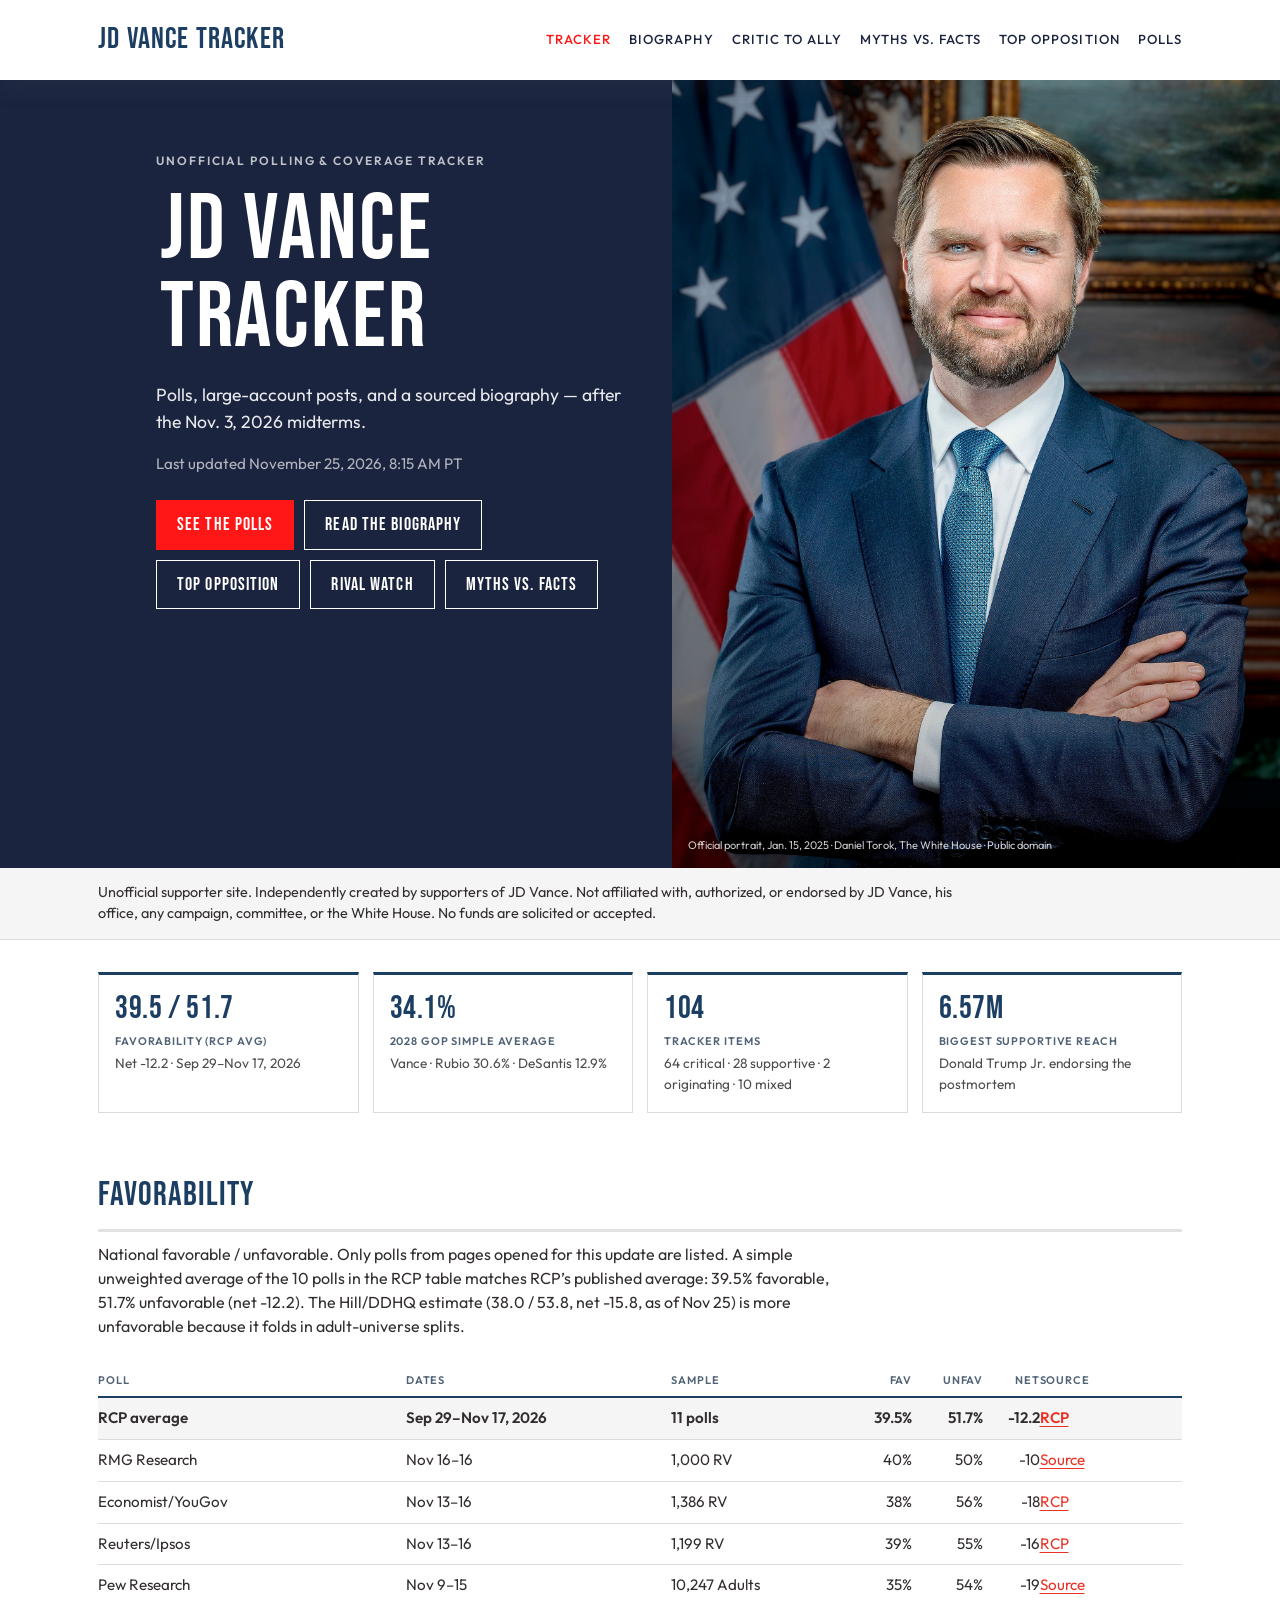
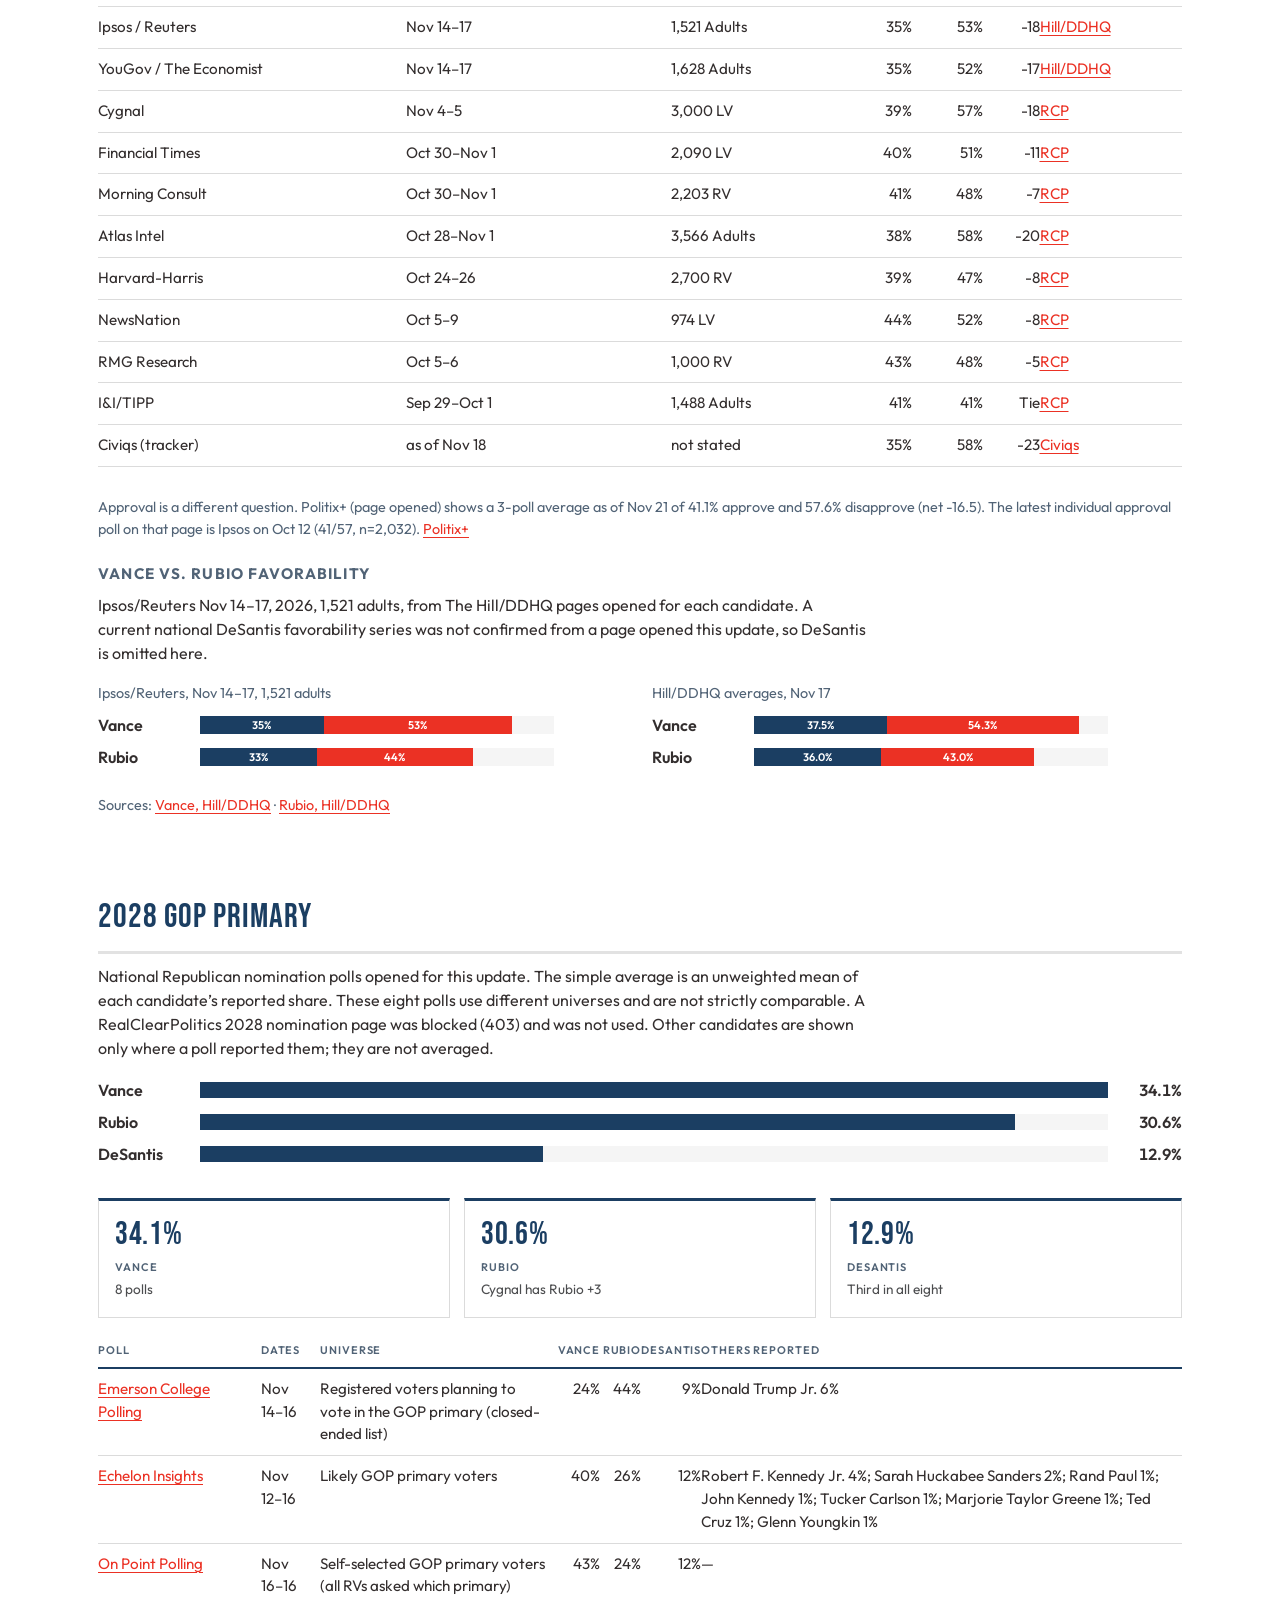
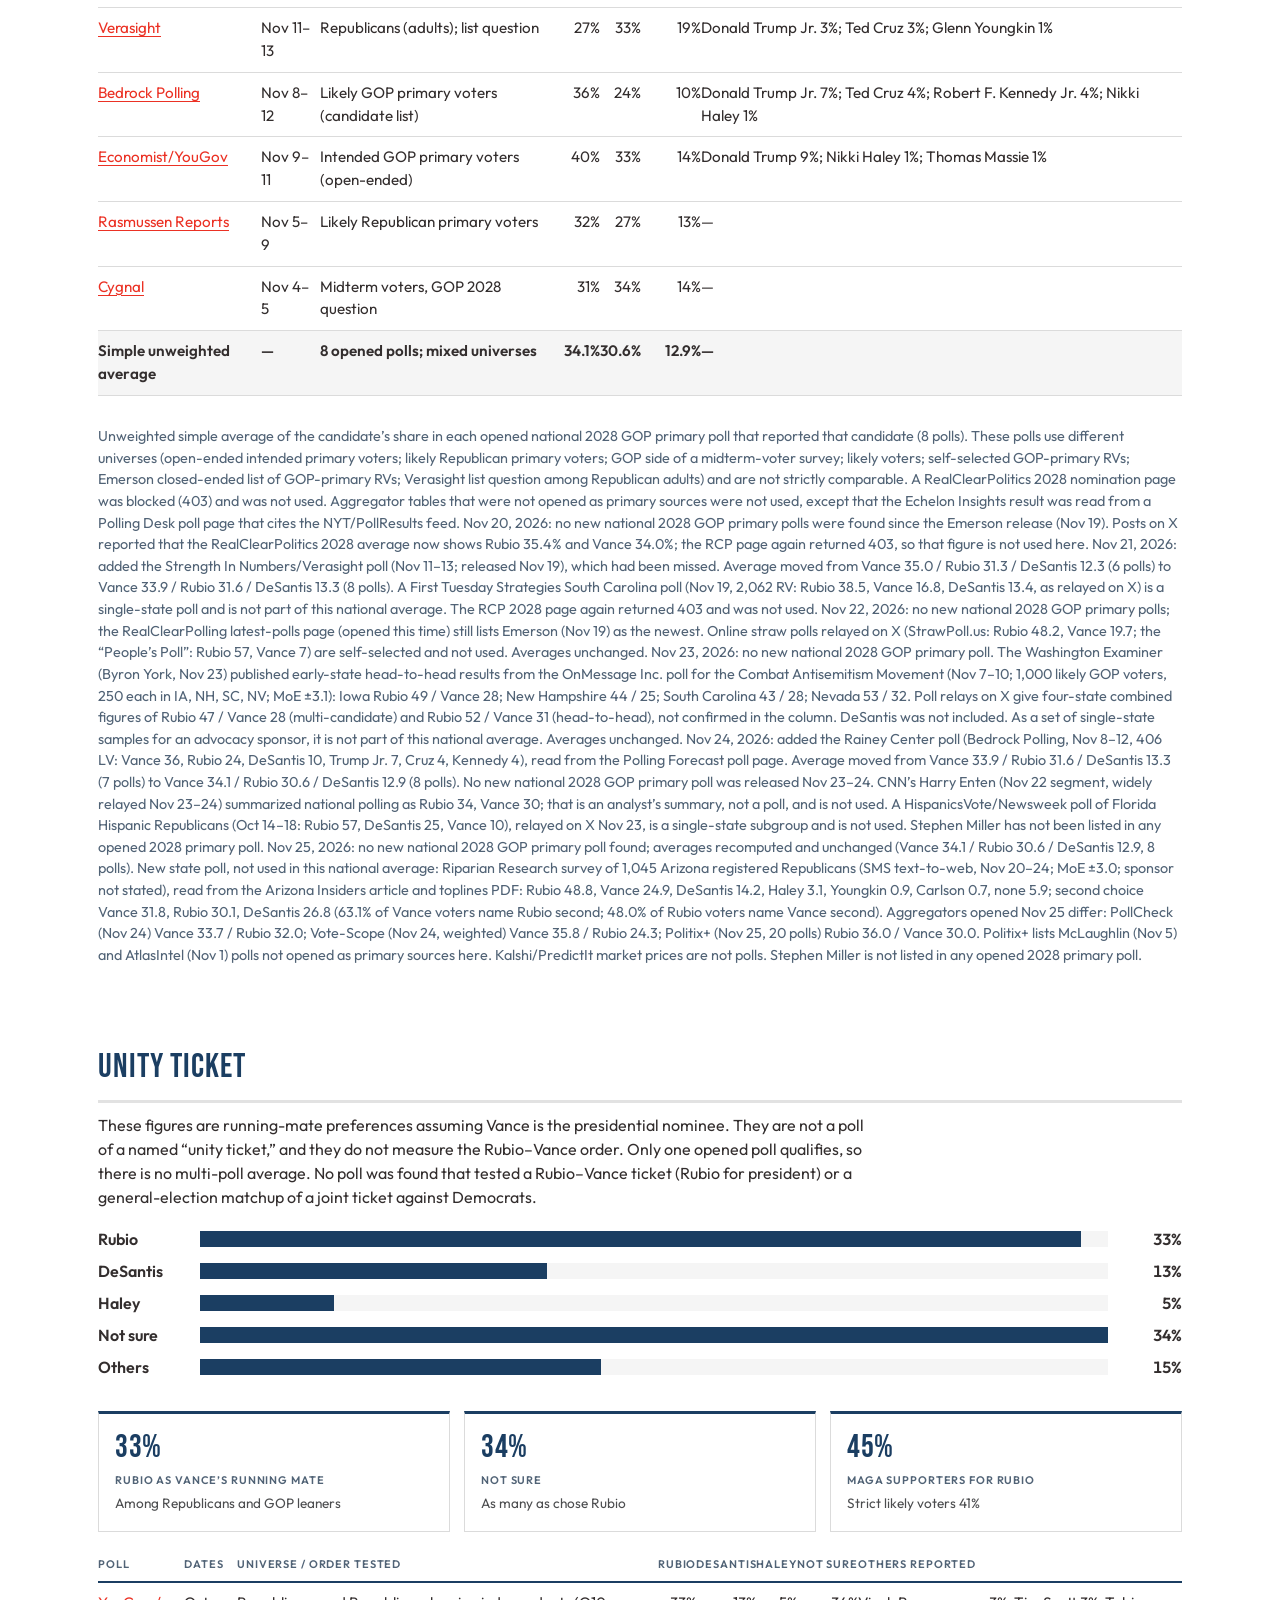
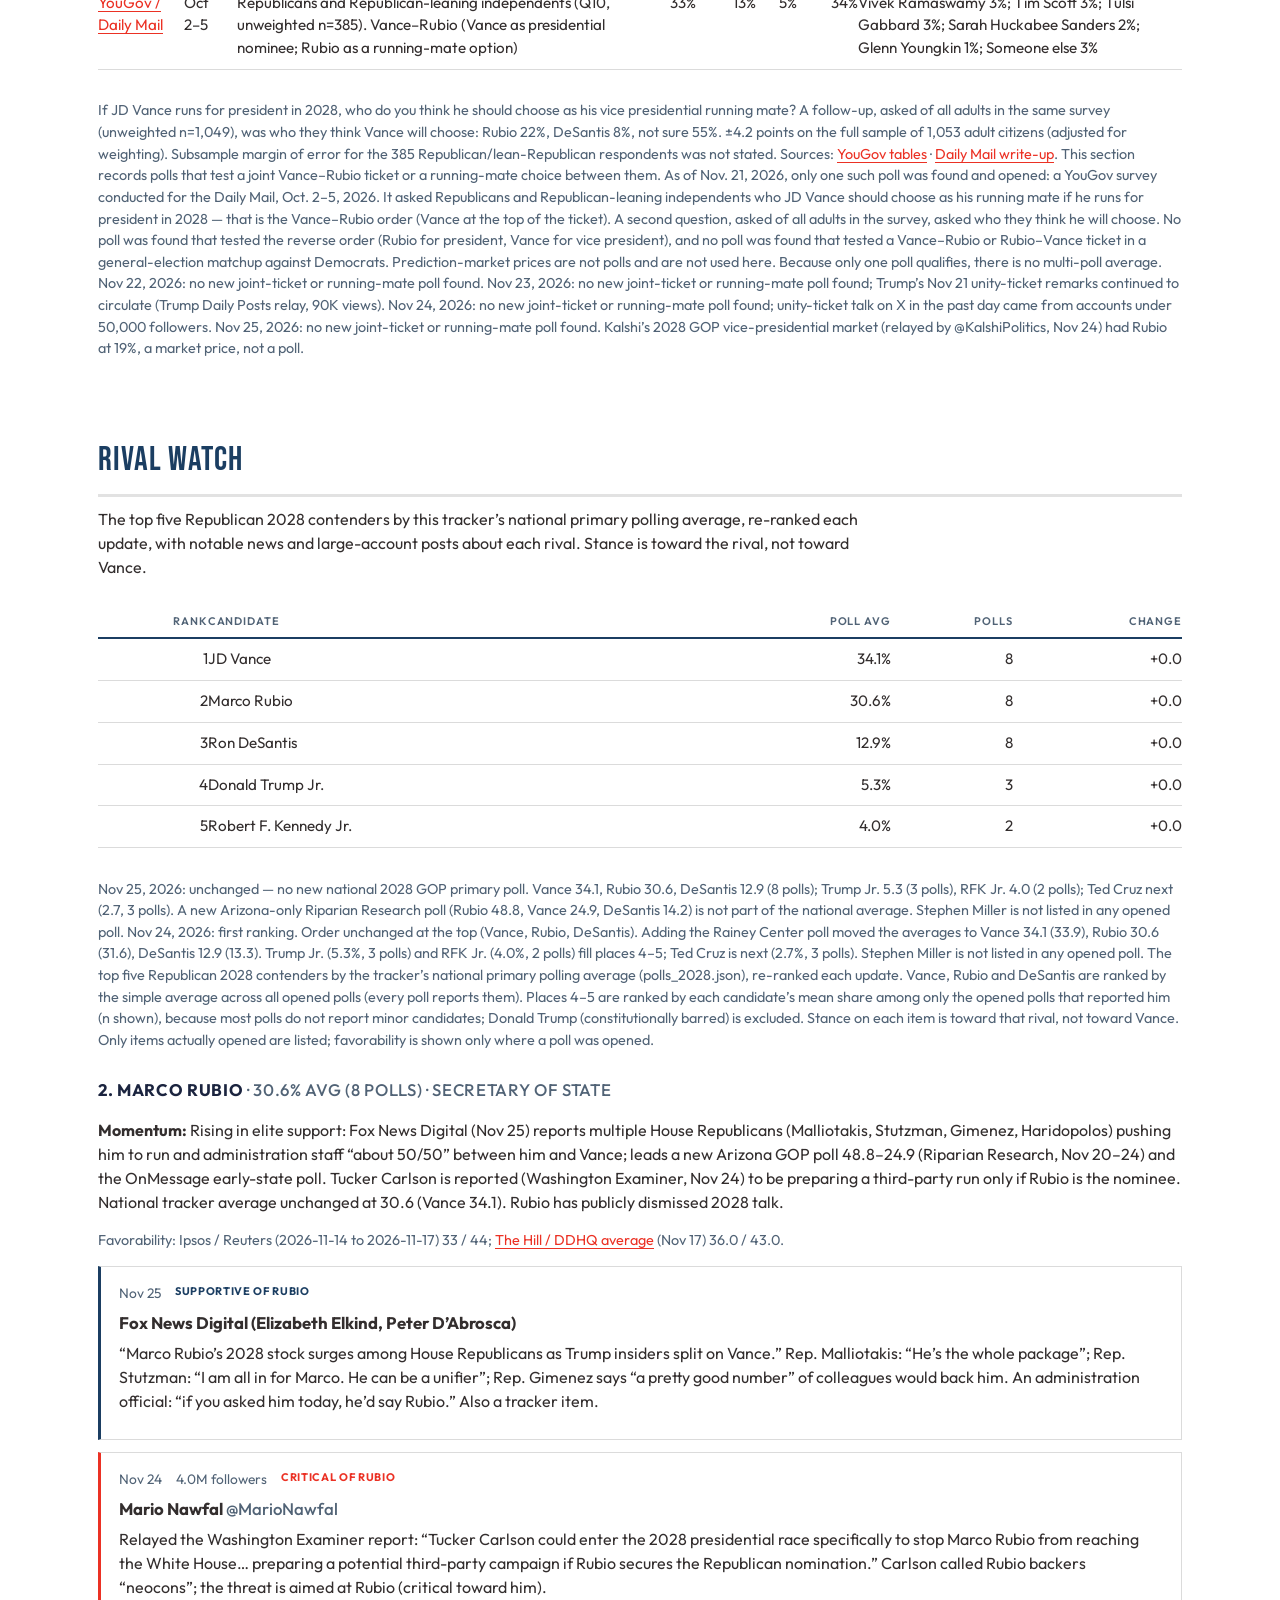
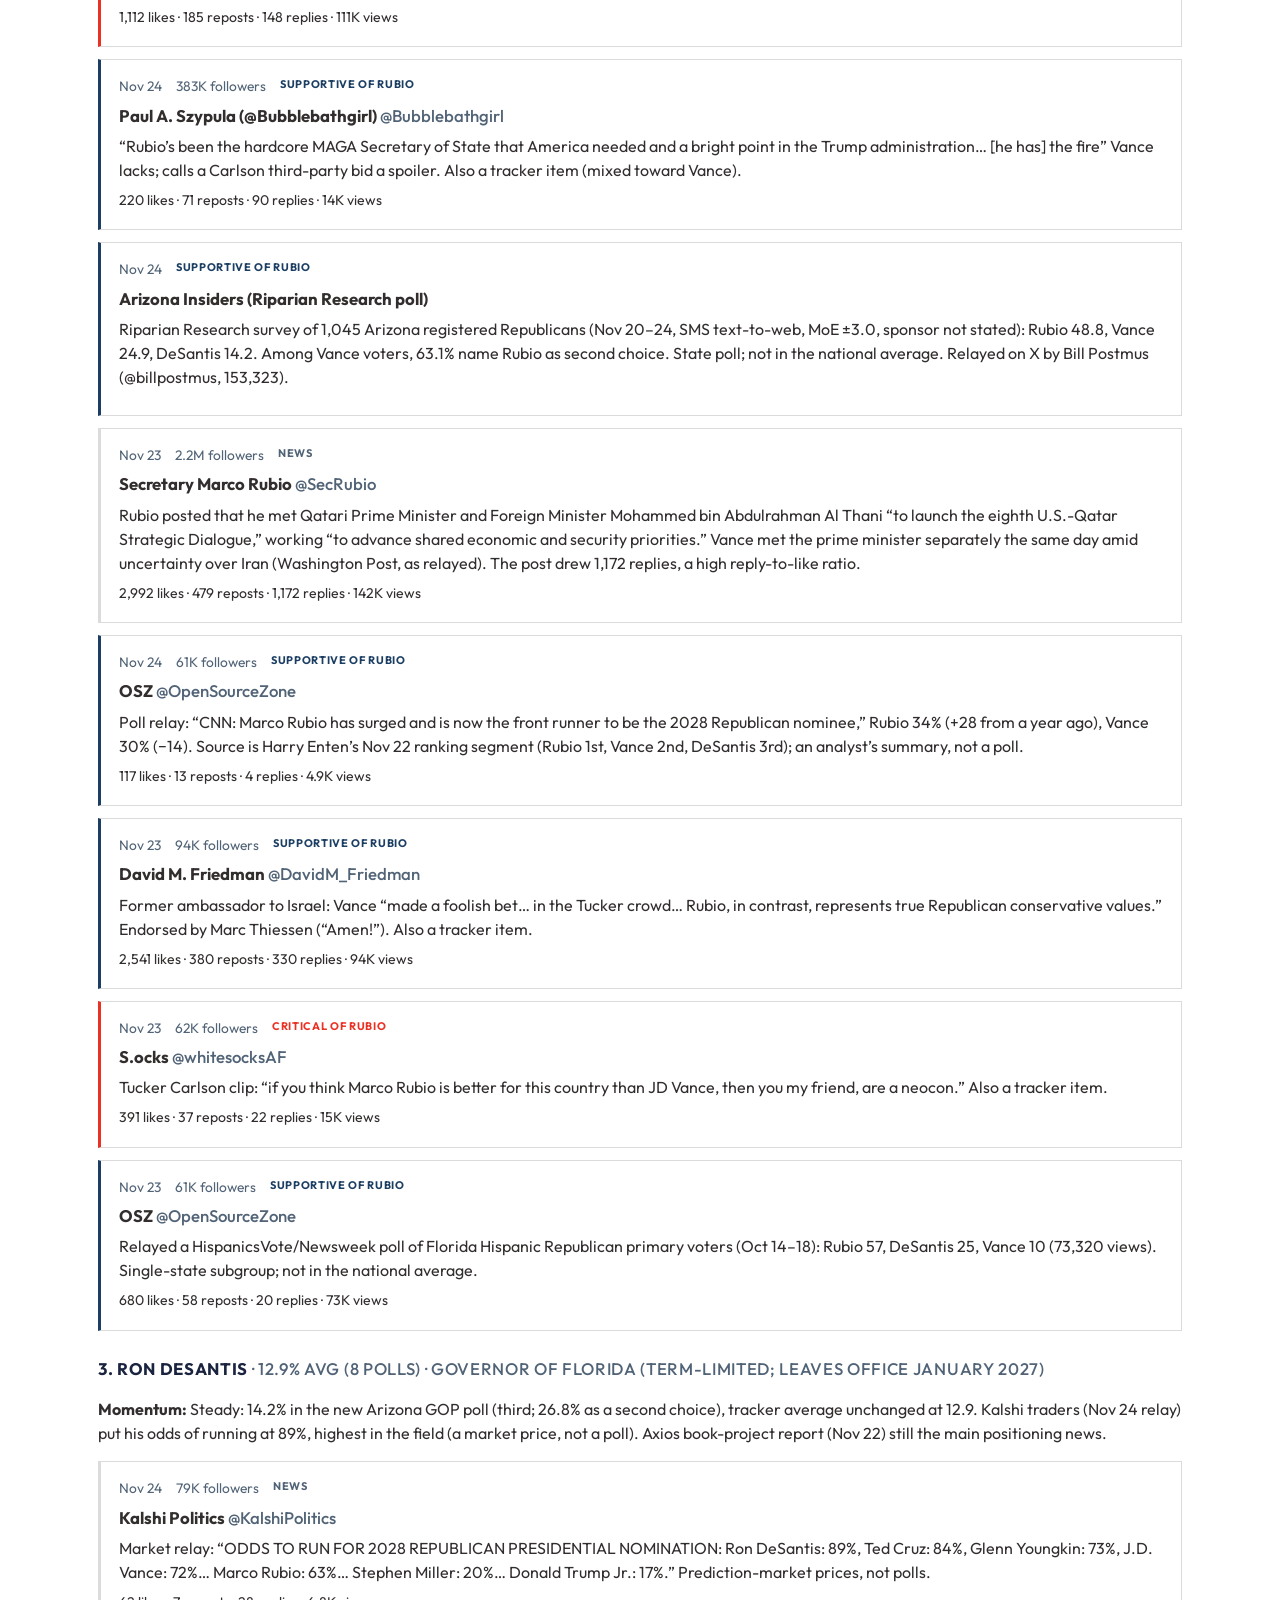
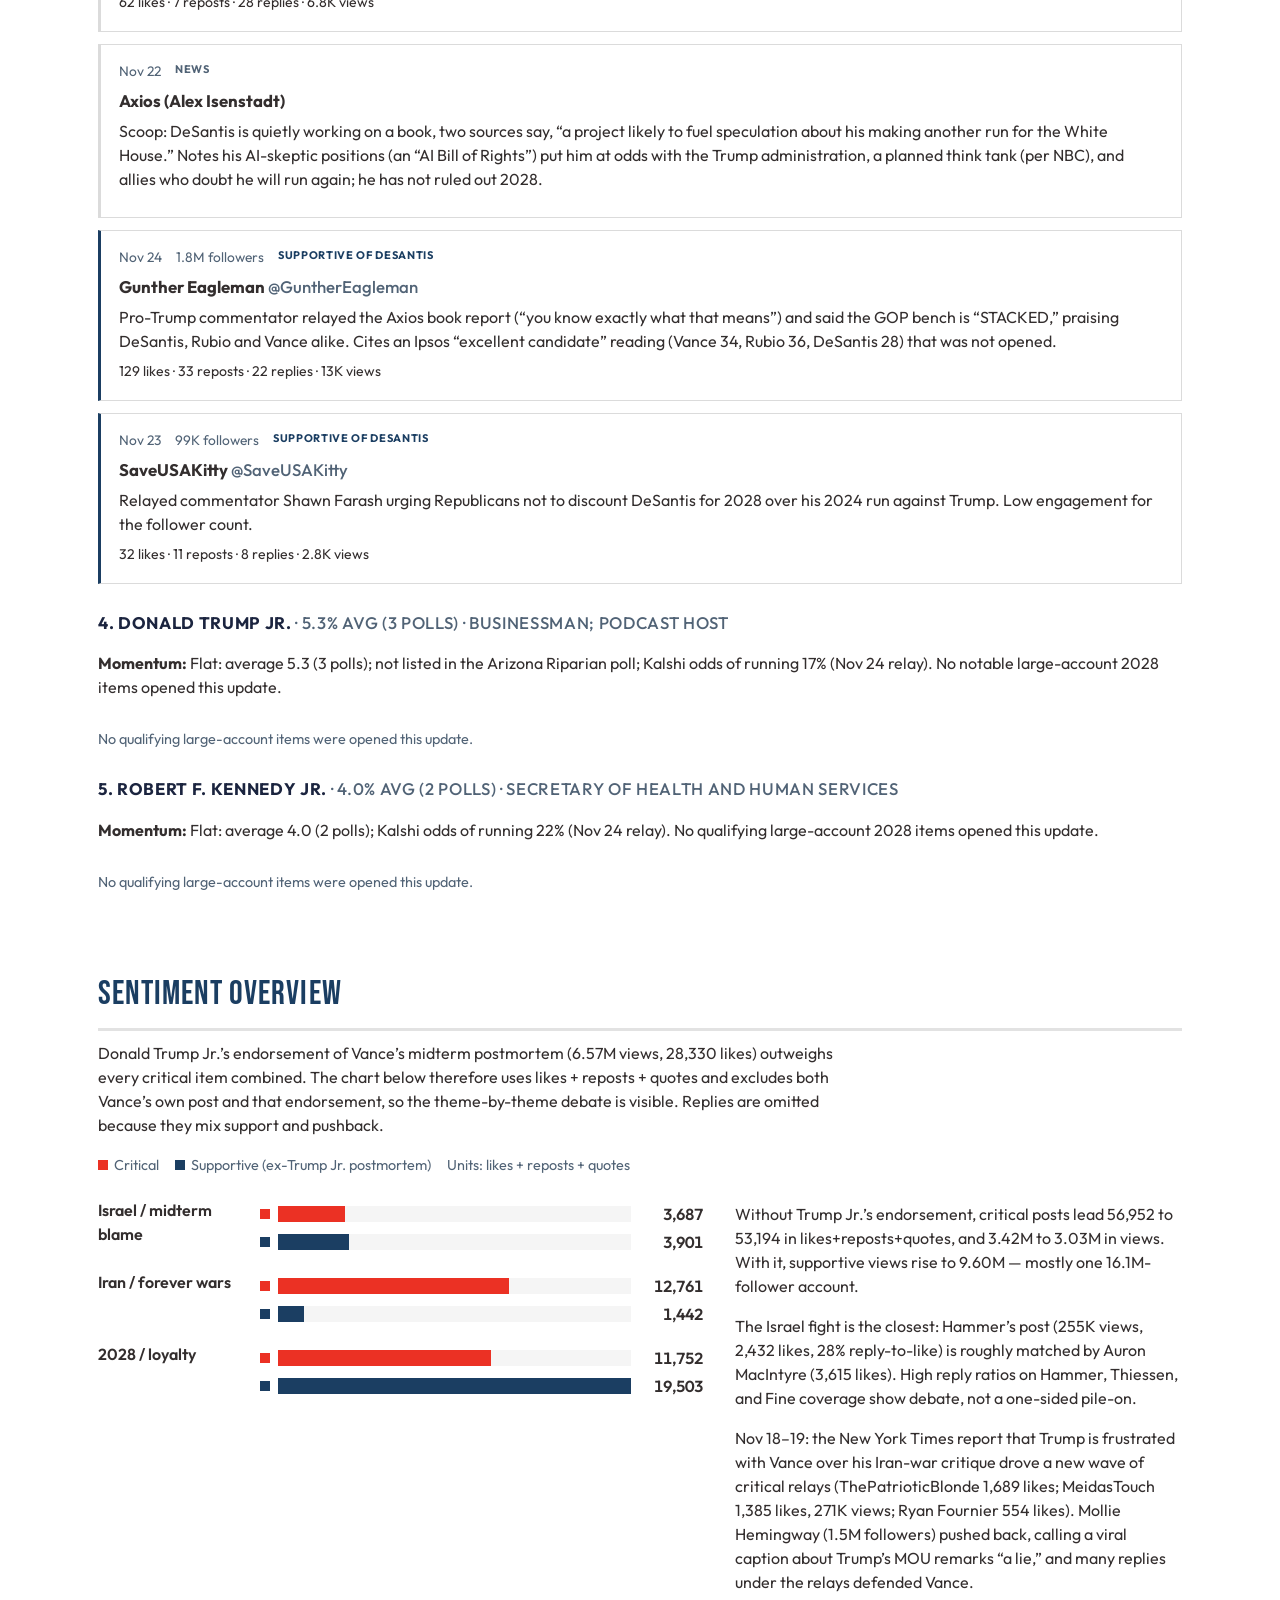
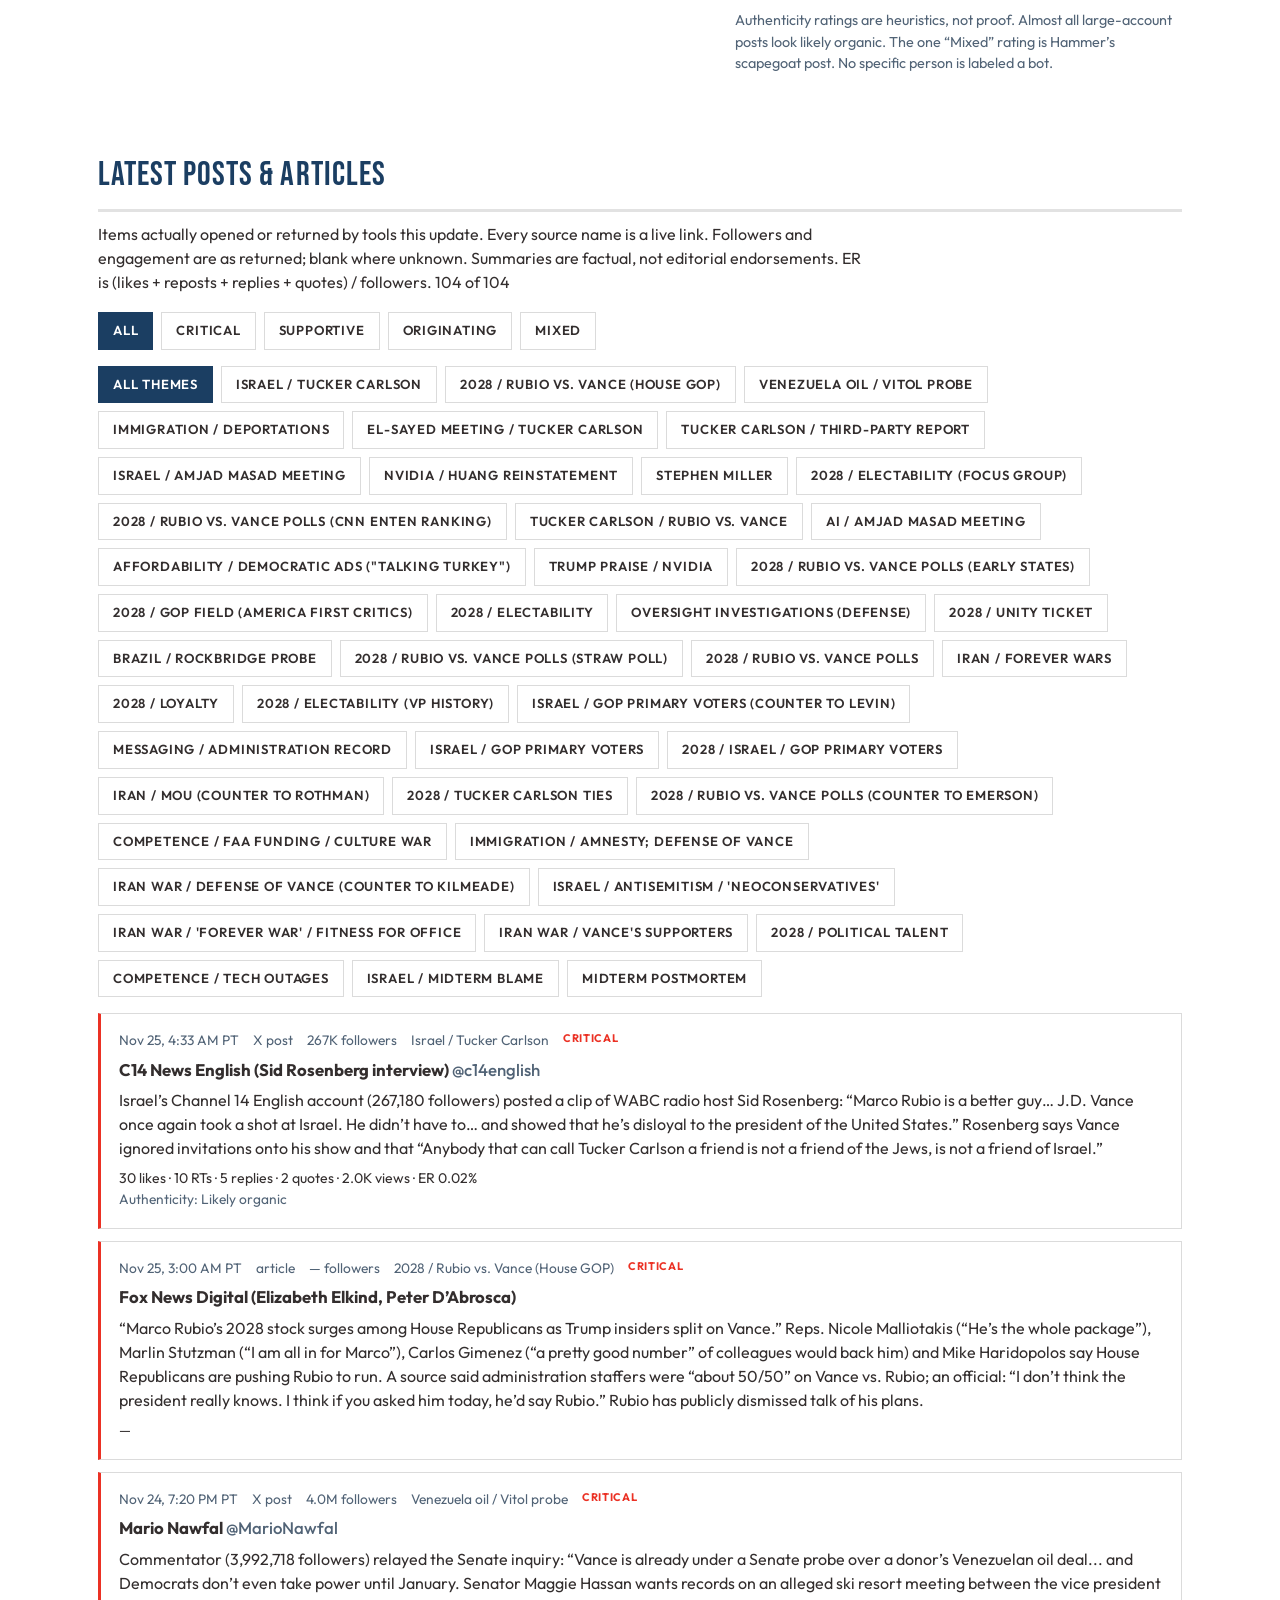
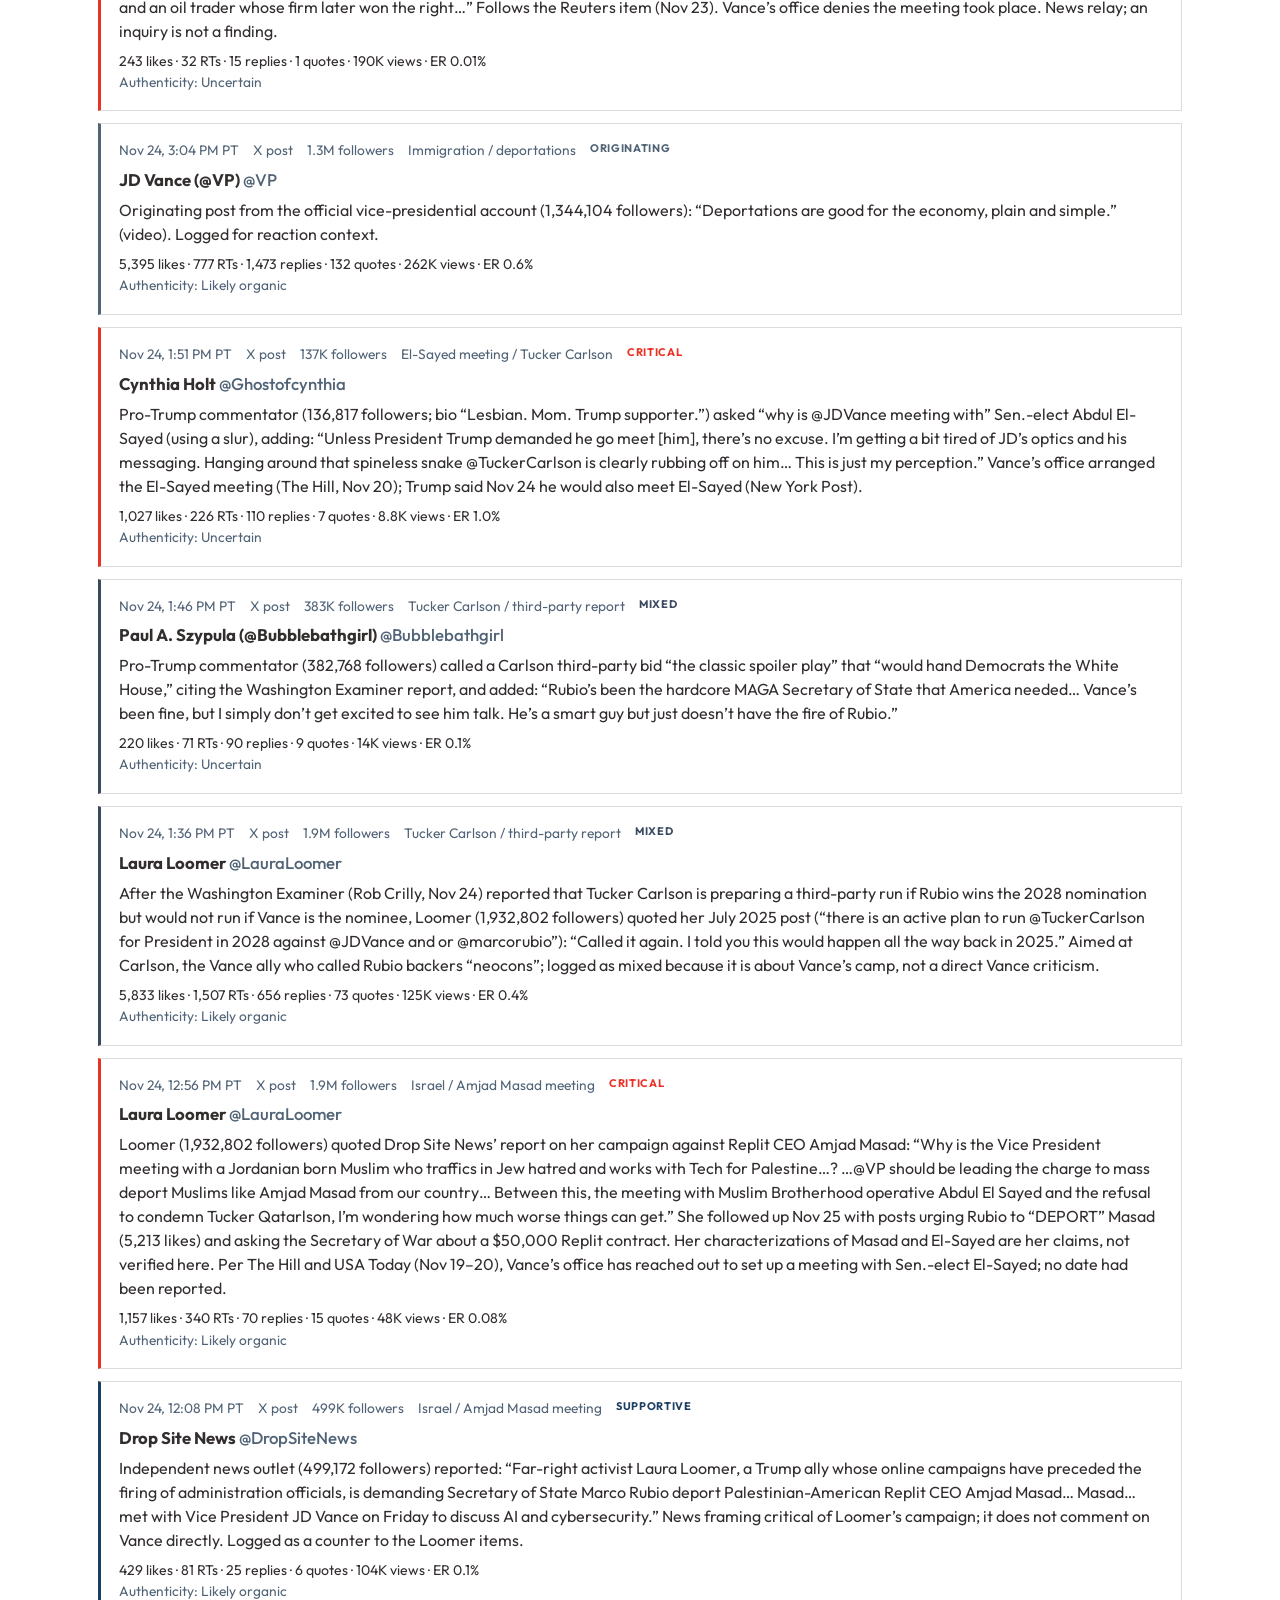
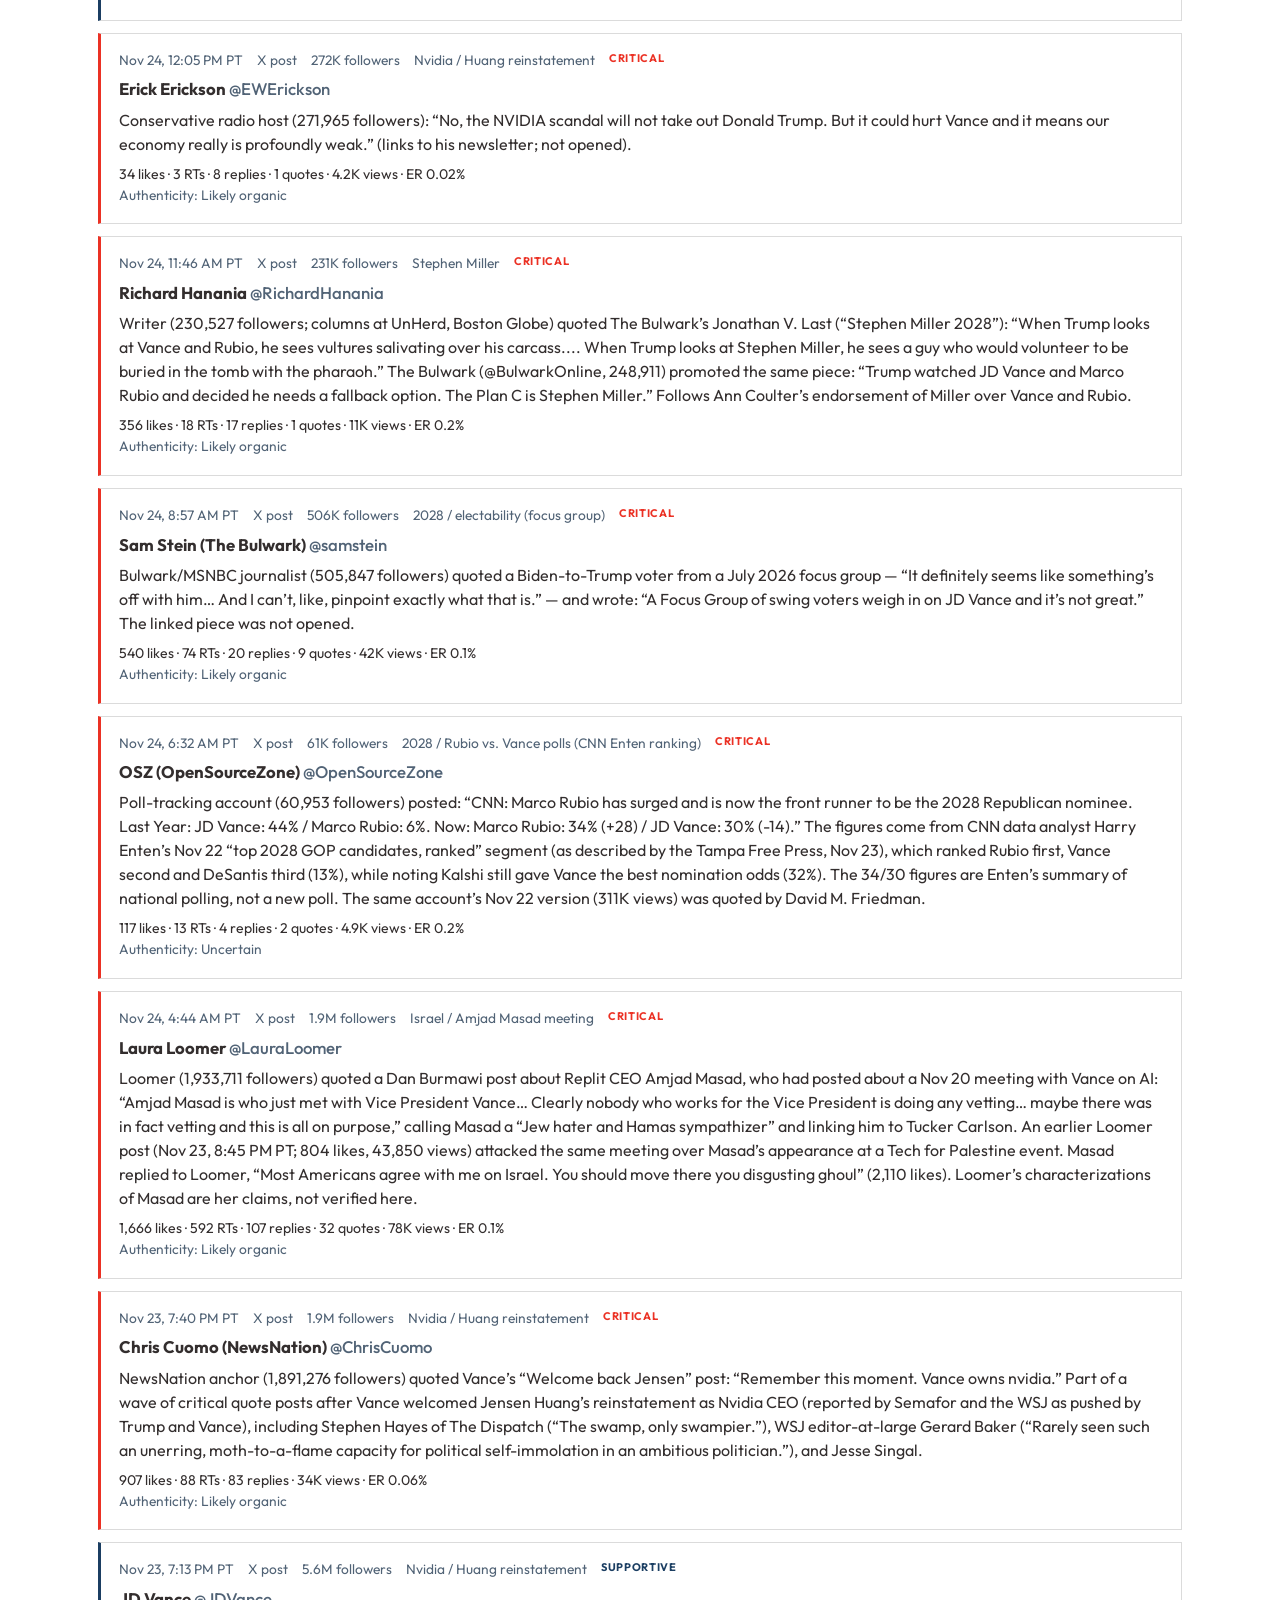
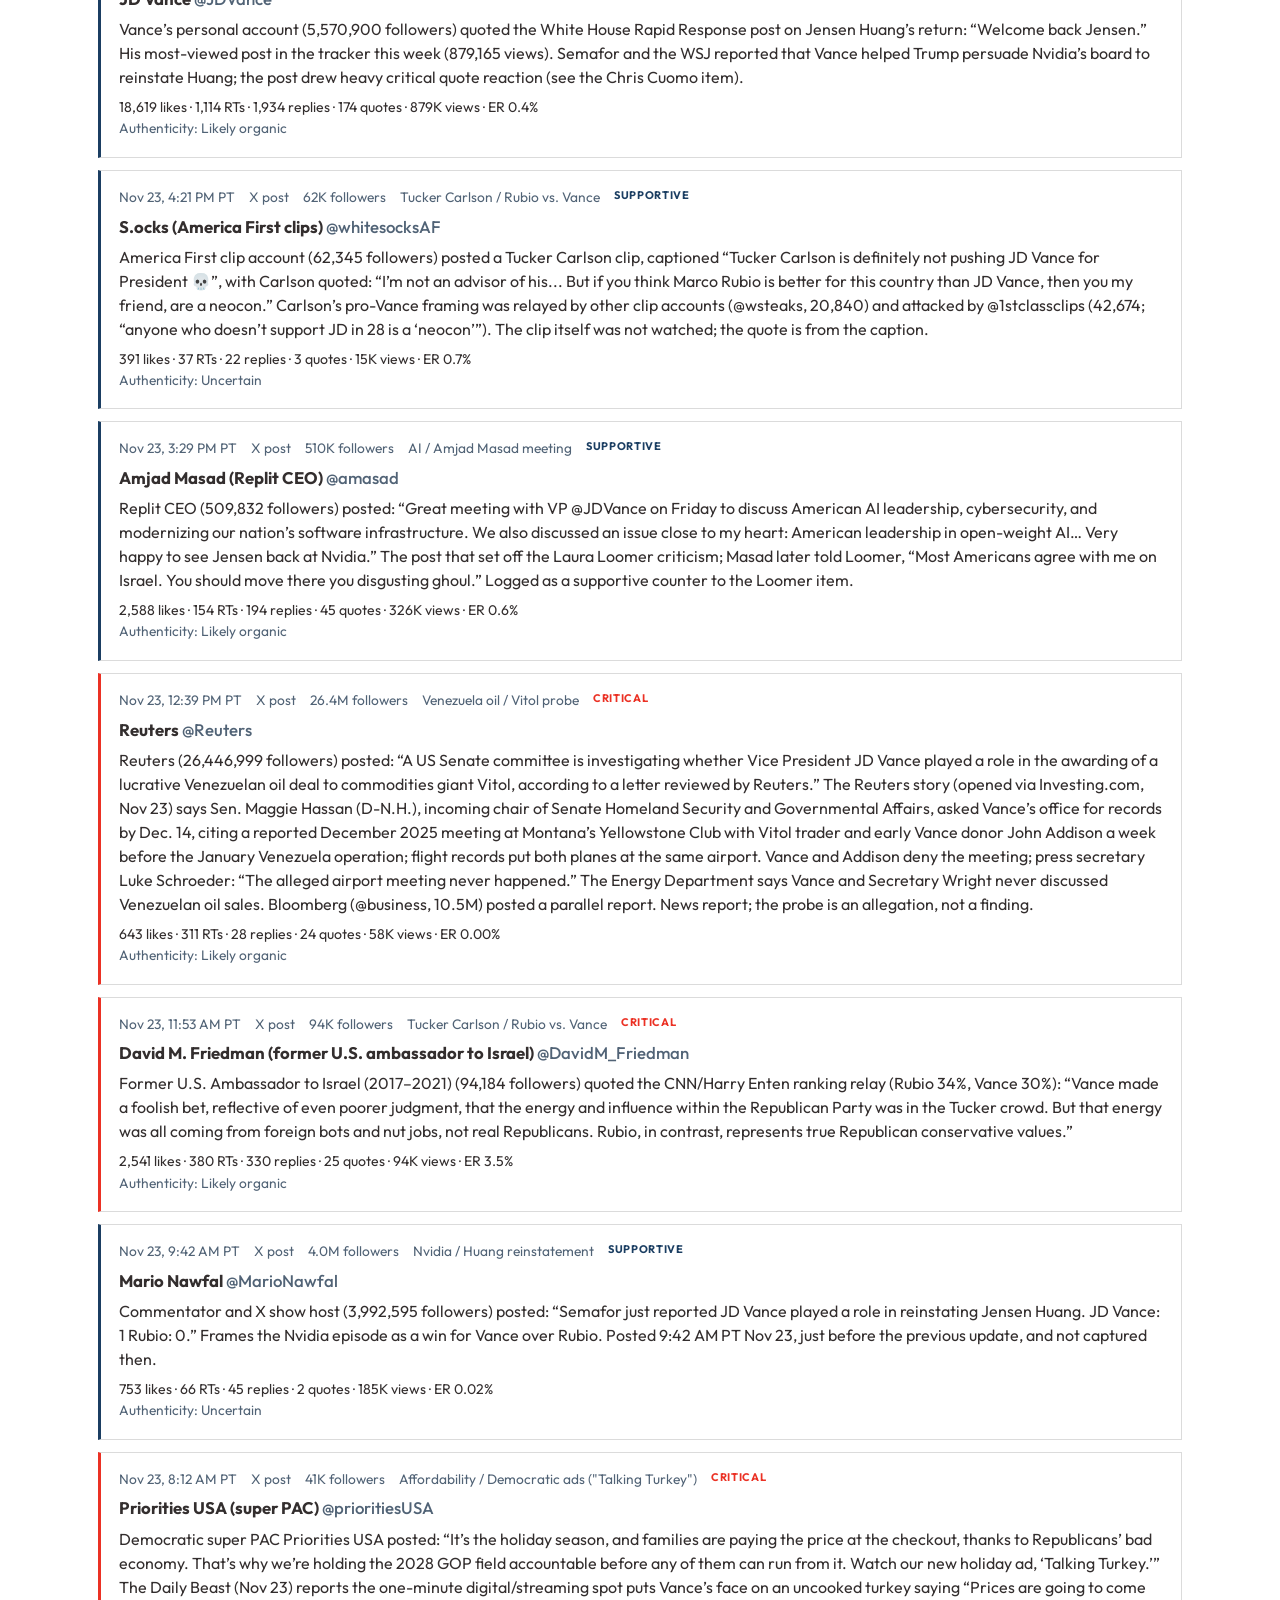
==== commit 2089862c: "Update JD Vance Tracker site" ====
--- a/index.html
+++ b/index.html
@@ -24,7 +24,7 @@
       <p class="kicker">Unofficial polling &amp; coverage tracker</p>
       <h1>JD Vance Tracker</h1>
       <p class="dek">Polls, large-account posts, and a sourced biography — after the Nov. 3, 2026 midterms.</p>
-      <p class="updated">Last updated November 24, 2026, 8:16 AM PT</p>
+      <p class="updated">Last updated November 25, 2026, 8:15 AM PT</p>
       <div class="hero-actions">
         <a class="btn solid" href="#favorability">See the polls</a>
         <a class="btn" href="bio.html">Read the biography</a>
@@ -47,13 +47,13 @@
     <div class="metrics">
       <div class="metric"><div class="val">39.5 / 51.7</div><div class="lbl">Favorability (RCP avg)</div><div class="det">Net -12.2 · Sep 29–Nov 17, 2026</div></div>
       <div class="metric"><div class="val">34.1%</div><div class="lbl">2028 GOP simple average</div><div class="det">Vance · Rubio 30.6% · DeSantis 12.9%</div></div>
-      <div class="metric"><div class="val">92</div><div class="lbl">Tracker items</div><div class="det">56 critical · 27 supportive · 1 originating · 8 mixed</div></div>
+      <div class="metric"><div class="val">104</div><div class="lbl">Tracker items</div><div class="det">64 critical · 28 supportive · 2 originating · 10 mixed</div></div>
       <div class="metric"><div class="val">6.57M</div><div class="lbl">Biggest supportive reach</div><div class="det">Donald Trump Jr. endorsing the postmortem</div></div>
     </div>
     
     <section class="block" id="favorability">
       <h2>Favorability</h2>
-      <p class="lede">National favorable / unfavorable. Only polls from pages opened for this update are listed. A simple unweighted average of the 10 polls in the RCP table matches RCP’s published average: 39.5% favorable, 51.7% unfavorable (net -12.2). The Hill/DDHQ estimate (38.0 / 53.8, net -15.8, as of Nov 24) is more unfavorable because it folds in adult-universe splits.</p>
+      <p class="lede">National favorable / unfavorable. Only polls from pages opened for this update are listed. A simple unweighted average of the 10 polls in the RCP table matches RCP’s published average: 39.5% favorable, 51.7% unfavorable (net -12.2). The Hill/DDHQ estimate (38.0 / 53.8, net -15.8, as of Nov 25) is more unfavorable because it folds in adult-universe splits.</p>
       <div class="scroll">
         <table>
           <thead><tr>
@@ -343,7 +343,7 @@
         </tr></tbody>
         </table>
       </div>
-      <p class="fine">Unweighted simple average of the candidate’s share in each opened national 2028 GOP primary poll that reported that candidate (8 polls). These polls use different universes (open-ended intended primary voters; likely Republican primary voters; GOP side of a midterm-voter survey; likely voters; self-selected GOP-primary RVs; Emerson closed-ended list of GOP-primary RVs; Verasight list question among Republican adults) and are not strictly comparable. A RealClearPolitics 2028 nomination page was blocked (403) and was not used. Aggregator tables that were not opened as primary sources were not used, except that the Echelon Insights result was read from a Polling Desk poll page that cites the NYT/PollResults feed. Nov 20, 2026: no new national 2028 GOP primary polls were found since the Emerson release (Nov 19). Posts on X reported that the RealClearPolitics 2028 average now shows Rubio 35.4% and Vance 34.0%; the RCP page again returned 403, so that figure is not used here. Nov 21, 2026: added the Strength In Numbers/Verasight poll (Nov 11–13; released Nov 19), which had been missed. Average moved from Vance 35.0 / Rubio 31.3 / DeSantis 12.3 (6 polls) to Vance 33.9 / Rubio 31.6 / DeSantis 13.3 (8 polls). A First Tuesday Strategies South Carolina poll (Nov 19, 2,062 RV: Rubio 38.5, Vance 16.8, DeSantis 13.4, as relayed on X) is a single-state poll and is not part of this national average. The RCP 2028 page again returned 403 and was not used. Nov 22, 2026: no new national 2028 GOP primary polls; the RealClearPolling latest-polls page (opened this time) still lists Emerson (Nov 19) as the newest. Online straw polls relayed on X (StrawPoll.us: Rubio 48.2, Vance 19.7; the “People’s Poll”: Rubio 57, Vance 7) are self-selected and not used. Averages unchanged. Nov 23, 2026: no new national 2028 GOP primary poll. The Washington Examiner (Byron York, Nov 23) published early-state head-to-head results from the OnMessage Inc. poll for the Combat Antisemitism Movement (Nov 7–10; 1,000 likely GOP voters, 250 each in IA, NH, SC, NV; MoE ±3.1): Iowa Rubio 49 / Vance 28; New Hampshire 44 / 25; South Carolina 43 / 28; Nevada 53 / 32. Poll relays on X give four-state combined figures of Rubio 47 / Vance 28 (multi-candidate) and Rubio 52 / Vance 31 (head-to-head), not confirmed in the column. DeSantis was not included. As a set of single-state samples for an advocacy sponsor, it is not part of this national average. Averages unchanged. Nov 24, 2026: added the Rainey Center poll (Bedrock Polling, Nov 8–12, 406 LV: Vance 36, Rubio 24, DeSantis 10, Trump Jr. 7, Cruz 4, Kennedy 4), read from the Polling Forecast poll page. Average moved from Vance 33.9 / Rubio 31.6 / DeSantis 13.3 (7 polls) to Vance 34.1 / Rubio 30.6 / DeSantis 12.9 (8 polls). No new national 2028 GOP primary poll was released Nov 23–24. CNN’s Harry Enten (Nov 22 segment, widely relayed Nov 23–24) summarized national polling as Rubio 34, Vance 30; that is an analyst’s summary, not a poll, and is not used. A HispanicsVote/Newsweek poll of Florida Hispanic Republicans (Oct 14–18: Rubio 57, DeSantis 25, Vance 10), relayed on X Nov 23, is a single-state subgroup and is not used. Stephen Miller has not been listed in any opened 2028 primary poll.</p>
+      <p class="fine">Unweighted simple average of the candidate’s share in each opened national 2028 GOP primary poll that reported that candidate (8 polls). These polls use different universes (open-ended intended primary voters; likely Republican primary voters; GOP side of a midterm-voter survey; likely voters; self-selected GOP-primary RVs; Emerson closed-ended list of GOP-primary RVs; Verasight list question among Republican adults) and are not strictly comparable. A RealClearPolitics 2028 nomination page was blocked (403) and was not used. Aggregator tables that were not opened as primary sources were not used, except that the Echelon Insights result was read from a Polling Desk poll page that cites the NYT/PollResults feed. Nov 20, 2026: no new national 2028 GOP primary polls were found since the Emerson release (Nov 19). Posts on X reported that the RealClearPolitics 2028 average now shows Rubio 35.4% and Vance 34.0%; the RCP page again returned 403, so that figure is not used here. Nov 21, 2026: added the Strength In Numbers/Verasight poll (Nov 11–13; released Nov 19), which had been missed. Average moved from Vance 35.0 / Rubio 31.3 / DeSantis 12.3 (6 polls) to Vance 33.9 / Rubio 31.6 / DeSantis 13.3 (8 polls). A First Tuesday Strategies South Carolina poll (Nov 19, 2,062 RV: Rubio 38.5, Vance 16.8, DeSantis 13.4, as relayed on X) is a single-state poll and is not part of this national average. The RCP 2028 page again returned 403 and was not used. Nov 22, 2026: no new national 2028 GOP primary polls; the RealClearPolling latest-polls page (opened this time) still lists Emerson (Nov 19) as the newest. Online straw polls relayed on X (StrawPoll.us: Rubio 48.2, Vance 19.7; the “People’s Poll”: Rubio 57, Vance 7) are self-selected and not used. Averages unchanged. Nov 23, 2026: no new national 2028 GOP primary poll. The Washington Examiner (Byron York, Nov 23) published early-state head-to-head results from the OnMessage Inc. poll for the Combat Antisemitism Movement (Nov 7–10; 1,000 likely GOP voters, 250 each in IA, NH, SC, NV; MoE ±3.1): Iowa Rubio 49 / Vance 28; New Hampshire 44 / 25; South Carolina 43 / 28; Nevada 53 / 32. Poll relays on X give four-state combined figures of Rubio 47 / Vance 28 (multi-candidate) and Rubio 52 / Vance 31 (head-to-head), not confirmed in the column. DeSantis was not included. As a set of single-state samples for an advocacy sponsor, it is not part of this national average. Averages unchanged. Nov 24, 2026: added the Rainey Center poll (Bedrock Polling, Nov 8–12, 406 LV: Vance 36, Rubio 24, DeSantis 10, Trump Jr. 7, Cruz 4, Kennedy 4), read from the Polling Forecast poll page. Average moved from Vance 33.9 / Rubio 31.6 / DeSantis 13.3 (7 polls) to Vance 34.1 / Rubio 30.6 / DeSantis 12.9 (8 polls). No new national 2028 GOP primary poll was released Nov 23–24. CNN’s Harry Enten (Nov 22 segment, widely relayed Nov 23–24) summarized national polling as Rubio 34, Vance 30; that is an analyst’s summary, not a poll, and is not used. A HispanicsVote/Newsweek poll of Florida Hispanic Republicans (Oct 14–18: Rubio 57, DeSantis 25, Vance 10), relayed on X Nov 23, is a single-state subgroup and is not used. Stephen Miller has not been listed in any opened 2028 primary poll. Nov 25, 2026: no new national 2028 GOP primary poll found; averages recomputed and unchanged (Vance 34.1 / Rubio 30.6 / DeSantis 12.9, 8 polls). New state poll, not used in this national average: Riparian Research survey of 1,045 Arizona registered Republicans (SMS text-to-web, Nov 20–24; MoE ±3.0; sponsor not stated), read from the Arizona Insiders article and toplines PDF: Rubio 48.8, Vance 24.9, DeSantis 14.2, Haley 3.1, Youngkin 0.9, Carlson 0.7, none 5.9; second choice Vance 31.8, Rubio 30.1, DeSantis 26.8 (63.1% of Vance voters name Rubio second; 48.0% of Rubio voters name Vance second). Aggregators opened Nov 25 differ: PollCheck (Nov 24) Vance 33.7 / Rubio 32.0; Vote-Scope (Nov 24, weighted) Vance 35.8 / Rubio 24.3; Politix+ (Nov 25, 20 polls) Rubio 36.0 / Vance 30.0. Politix+ lists McLaughlin (Nov 5) and AtlasIntel (Nov 1) polls not opened as primary sources here. Kalshi/PredictIt market prices are not polls. Stephen Miller is not listed in any opened 2028 primary poll.</p>
     </section>
     
     
@@ -397,7 +397,7 @@
           </tbody>
         </table>
       </div>
-      <p class="fine">If JD Vance runs for president in 2028, who do you think he should choose as his vice presidential running mate? A follow-up, asked of all adults in the same survey (unweighted n=1,049), was who they think Vance will choose: Rubio 22%, DeSantis 8%, not sure 55%. ±4.2 points on the full sample of 1,053 adult citizens (adjusted for weighting). Subsample margin of error for the 385 Republican/lean-Republican respondents was not stated. Sources: <a href="https://d3nkl3psvxxpe9.cloudfront.net/documents/Politics_and_the_Midterms_poll_results.pdf">YouGov tables</a> · <a href="https://www.dailymail.co.uk/news/us-politics/article-16203223/MAGA-crowns-dream-2028-ticket-Marco-Rubio-crushes-Ron-DeSantis-race-JD-Vances-running-mate.html">Daily Mail write-up</a>. This section records polls that test a joint Vance–Rubio ticket or a running-mate choice between them. As of Nov. 21, 2026, only one such poll was found and opened: a YouGov survey conducted for the Daily Mail, Oct. 2–5, 2026. It asked Republicans and Republican-leaning independents who JD Vance should choose as his running mate if he runs for president in 2028 — that is the Vance–Rubio order (Vance at the top of the ticket). A second question, asked of all adults in the survey, asked who they think he will choose. No poll was found that tested the reverse order (Rubio for president, Vance for vice president), and no poll was found that tested a Vance–Rubio or Rubio–Vance ticket in a general-election matchup against Democrats. Prediction-market prices are not polls and are not used here. Because only one poll qualifies, there is no multi-poll average. Nov 22, 2026: no new joint-ticket or running-mate poll found. Nov 23, 2026: no new joint-ticket or running-mate poll found; Trump’s Nov 21 unity-ticket remarks continued to circulate (Trump Daily Posts relay, 90K views). Nov 24, 2026: no new joint-ticket or running-mate poll found; unity-ticket talk on X in the past day came from accounts under 50,000 followers.</p>
+      <p class="fine">If JD Vance runs for president in 2028, who do you think he should choose as his vice presidential running mate? A follow-up, asked of all adults in the same survey (unweighted n=1,049), was who they think Vance will choose: Rubio 22%, DeSantis 8%, not sure 55%. ±4.2 points on the full sample of 1,053 adult citizens (adjusted for weighting). Subsample margin of error for the 385 Republican/lean-Republican respondents was not stated. Sources: <a href="https://d3nkl3psvxxpe9.cloudfront.net/documents/Politics_and_the_Midterms_poll_results.pdf">YouGov tables</a> · <a href="https://www.dailymail.co.uk/news/us-politics/article-16203223/MAGA-crowns-dream-2028-ticket-Marco-Rubio-crushes-Ron-DeSantis-race-JD-Vances-running-mate.html">Daily Mail write-up</a>. This section records polls that test a joint Vance–Rubio ticket or a running-mate choice between them. As of Nov. 21, 2026, only one such poll was found and opened: a YouGov survey conducted for the Daily Mail, Oct. 2–5, 2026. It asked Republicans and Republican-leaning independents who JD Vance should choose as his running mate if he runs for president in 2028 — that is the Vance–Rubio order (Vance at the top of the ticket). A second question, asked of all adults in the survey, asked who they think he will choose. No poll was found that tested the reverse order (Rubio for president, Vance for vice president), and no poll was found that tested a Vance–Rubio or Rubio–Vance ticket in a general-election matchup against Democrats. Prediction-market prices are not polls and are not used here. Because only one poll qualifies, there is no multi-poll average. Nov 22, 2026: no new joint-ticket or running-mate poll found. Nov 23, 2026: no new joint-ticket or running-mate poll found; Trump’s Nov 21 unity-ticket remarks continued to circulate (Trump Daily Posts relay, 90K views). Nov 24, 2026: no new joint-ticket or running-mate poll found; unity-ticket talk on X in the past day came from accounts under 50,000 followers. Nov 25, 2026: no new joint-ticket or running-mate poll found. Kalshi’s 2028 GOP vice-presidential market (relayed by @KalshiPolitics, Nov 24) had Rubio at 19%, a market price, not a poll.</p>
     </section>
     
     
@@ -412,40 +412,76 @@
               <td>JD Vance</td>
               <td class="num">34.1%</td>
               <td class="num">8</td>
-              <td class="num">+0.2</td>
+              <td class="num">+0.0</td>
             </tr><tr>
               <td class="num">2</td>
               <td>Marco Rubio</td>
               <td class="num">30.6%</td>
               <td class="num">8</td>
-              <td class="num">-1.0</td>
+              <td class="num">+0.0</td>
             </tr><tr>
               <td class="num">3</td>
               <td>Ron DeSantis</td>
               <td class="num">12.9%</td>
               <td class="num">8</td>
-              <td class="num">-0.4</td>
+              <td class="num">+0.0</td>
             </tr><tr>
               <td class="num">4</td>
               <td>Donald Trump Jr.</td>
               <td class="num">5.3%</td>
               <td class="num">3</td>
-              <td class="num">—</td>
+              <td class="num">+0.0</td>
             </tr><tr>
               <td class="num">5</td>
               <td>Robert F. Kennedy Jr.</td>
               <td class="num">4.0%</td>
               <td class="num">2</td>
-              <td class="num">—</td>
+              <td class="num">+0.0</td>
             </tr></tbody>
         </table>
       </div>
-      <p class="fine">Nov 24, 2026: first ranking. Order unchanged at the top (Vance, Rubio, DeSantis). Adding the Rainey Center poll moved the averages to Vance 34.1 (33.9), Rubio 30.6 (31.6), DeSantis 12.9 (13.3). Trump Jr. (5.3%, 3 polls) and RFK Jr. (4.0%, 2 polls) fill places 4–5; Ted Cruz is next (2.7%, 3 polls). Stephen Miller is not listed in any opened poll. The top five Republican 2028 contenders by the tracker’s national primary polling average (polls_2028.json), re-ranked each update. Vance, Rubio and DeSantis are ranked by the simple average across all opened polls (every poll reports them). Places 4–5 are ranked by each candidate’s mean share among only the opened polls that reported him (n shown), because most polls do not report minor candidates; Donald Trump (constitutionally barred) is excluded. Stance on each item is toward that rival, not toward Vance. Only items actually opened are listed; favorability is shown only where a poll was opened.</p>
+      <p class="fine">Nov 25, 2026: unchanged — no new national 2028 GOP primary poll. Vance 34.1, Rubio 30.6, DeSantis 12.9 (8 polls); Trump Jr. 5.3 (3 polls), RFK Jr. 4.0 (2 polls); Ted Cruz next (2.7, 3 polls). A new Arizona-only Riparian Research poll (Rubio 48.8, Vance 24.9, DeSantis 14.2) is not part of the national average. Stephen Miller is not listed in any opened poll. Nov 24, 2026: first ranking. Order unchanged at the top (Vance, Rubio, DeSantis). Adding the Rainey Center poll moved the averages to Vance 34.1 (33.9), Rubio 30.6 (31.6), DeSantis 12.9 (13.3). Trump Jr. (5.3%, 3 polls) and RFK Jr. (4.0%, 2 polls) fill places 4–5; Ted Cruz is next (2.7%, 3 polls). Stephen Miller is not listed in any opened poll. The top five Republican 2028 contenders by the tracker’s national primary polling average (polls_2028.json), re-ranked each update. Vance, Rubio and DeSantis are ranked by the simple average across all opened polls (every poll reports them). Places 4–5 are ranked by each candidate’s mean share among only the opened polls that reported him (n shown), because most polls do not report minor candidates; Donald Trump (constitutionally barred) is excluded. Stance on each item is toward that rival, not toward Vance. Only items actually opened are listed; favorability is shown only where a poll was opened.</p>
       <div class="rival">
               <h3>2. Marco Rubio <span class="handle">· 30.6% avg (8 polls) · Secretary of State</span></h3>
-              <p class="momentum"><strong>Momentum:</strong> Rising in commentary: ranked No. 1 by CNN’s Harry Enten (national summary 34 vs. Vance 30) and leads the OnMessage early-state poll; his tracker average slipped to 30.6 when the Vance-leading Rainey Center poll was added. Met Qatar’s prime minister Nov 23 as Vance did separately.</p>
+              <p class="momentum"><strong>Momentum:</strong> Rising in elite support: Fox News Digital (Nov 25) reports multiple House Republicans (Malliotakis, Stutzman, Gimenez, Haridopolos) pushing him to run and administration staff “about 50/50” between him and Vance; leads a new Arizona GOP poll 48.8–24.9 (Riparian Research, Nov 20–24) and the OnMessage early-state poll. Tucker Carlson is reported (Washington Examiner, Nov 24) to be preparing a third-party run only if Rubio is the nominee. National tracker average unchanged at 30.6 (Vance 34.1). Rubio has publicly dismissed 2028 talk.</p>
               <p class="fine">Favorability: Ipsos / Reuters (2026-11-14 to 2026-11-17) 33 / 44; <a href="https://elections2026.thehill.com/polls/candidate-favorability/marco-rubio-4/national/lv-rv-adults/">The Hill / DDHQ average</a> (Nov 17) 36.0 / 43.0.</p>
-              <div class="cards"><article class="card news">
+              <div class="cards"><article class="card supportive">
+                  <div class="card-meta">
+                    <time>Nov 25</time>
+                    
+                    <span class="badge supportive">Supportive of Rubio</span>
+                  </div>
+                  <h3><a href="https://www.foxnews.com/politics/marco-rubios-2028-stock-surges-among-house-republicans-trump-insiders-split-vance">Fox News Digital (Elizabeth Elkind, Peter D’Abrosca)</a></h3>
+                  <p class="summary">“Marco Rubio’s 2028 stock surges among House Republicans as Trump insiders split on Vance.” Rep. Malliotakis: “He’s the whole package”; Rep. Stutzman: “I am all in for Marco. He can be a unifier”; Rep. Gimenez says “a pretty good number” of colleagues would back him. An administration official: “if you asked him today, he’d say Rubio.” Also a tracker item.</p>
+                  
+                </article><article class="card critical">
+                  <div class="card-meta">
+                    <time>Nov 24</time>
+                    <span>4.0M followers</span>
+                    <span class="badge critical">Critical of Rubio</span>
+                  </div>
+                  <h3><a href="https://x.com/MarioNawfal/status/2125333646894919823">Mario Nawfal</a> <span class="handle">@MarioNawfal</span></h3>
+                  <p class="summary">Relayed the Washington Examiner report: “Tucker Carlson could enter the 2028 presidential race specifically to stop Marco Rubio from reaching the White House… preparing a potential third-party campaign if Rubio secures the Republican nomination.” Carlson called Rubio backers “neocons”; the threat is aimed at Rubio (critical toward him).</p>
+                  <div class="eng">1,112 likes · 185 reposts · 148 replies · 111K views</div>
+                </article><article class="card supportive">
+                  <div class="card-meta">
+                    <time>Nov 24</time>
+                    <span>383K followers</span>
+                    <span class="badge supportive">Supportive of Rubio</span>
+                  </div>
+                  <h3><a href="https://x.com/Bubblebathgirl/status/2125345345718661354">Paul A. Szypula (@Bubblebathgirl)</a> <span class="handle">@Bubblebathgirl</span></h3>
+                  <p class="summary">“Rubio’s been the hardcore MAGA Secretary of State that America needed and a bright point in the Trump administration… [he has] the fire” Vance lacks; calls a Carlson third-party bid a spoiler. Also a tracker item (mixed toward Vance).</p>
+                  <div class="eng">220 likes · 71 reposts · 90 replies · 14K views</div>
+                </article><article class="card supportive">
+                  <div class="card-meta">
+                    <time>Nov 24</time>
+                    
+                    <span class="badge supportive">Supportive of Rubio</span>
+                  </div>
+                  <h3><a href="https://arizonainsiders.com/2026/11/24/rubio-opens-24-point-lead-over-vance-in-new-arizona-gop-primary-survey/">Arizona Insiders (Riparian Research poll)</a></h3>
+                  <p class="summary">Riparian Research survey of 1,045 Arizona registered Republicans (Nov 20–24, SMS text-to-web, MoE ±3.0, sponsor not stated): Rubio 48.8, Vance 24.9, DeSantis 14.2. Among Vance voters, 63.1% name Rubio as second choice. State poll; not in the national average. Relayed on X by Bill Postmus (@billpostmus, 153,323).</p>
+                  
+                </article><article class="card news">
                   <div class="card-meta">
                     <time>Nov 23</time>
                     <span>2.2M followers</span>
@@ -494,9 +530,18 @@
               
             </div><div class="rival">
               <h3>3. Ron DeSantis <span class="handle">· 12.9% avg (8 polls) · Governor of Florida (term-limited; leaves office January 2027)</span></h3>
-              <p class="momentum"><strong>Momentum:</strong> Positioning: Axios (Nov 22) reports a secret book project, and NBC reported a planned conservative think tank; Florida was a GOP bright spot in the midterms. Average 12.9 (13.3); third in every opened national poll.</p>
+              <p class="momentum"><strong>Momentum:</strong> Steady: 14.2% in the new Arizona GOP poll (third; 26.8% as a second choice), tracker average unchanged at 12.9. Kalshi traders (Nov 24 relay) put his odds of running at 89%, highest in the field (a market price, not a poll). Axios book-project report (Nov 22) still the main positioning news.</p>
               
               <div class="cards"><article class="card news">
+                  <div class="card-meta">
+                    <time>Nov 24</time>
+                    <span>79K followers</span>
+                    <span class="badge news">News</span>
+                  </div>
+                  <h3><a href="https://x.com/KalshiPolitics/status/2125332017504047292">Kalshi Politics</a> <span class="handle">@KalshiPolitics</span></h3>
+                  <p class="summary">Market relay: “ODDS TO RUN FOR 2028 REPUBLICAN PRESIDENTIAL NOMINATION: Ron DeSantis: 89%, Ted Cruz: 84%, Glenn Youngkin: 73%, J.D. Vance: 72%… Marco Rubio: 63%… Stephen Miller: 20%… Donald Trump Jr.: 17%.” Prediction-market prices, not polls.</p>
+                  <div class="eng">62 likes · 7 reposts · 28 replies · 6.8K views</div>
+                </article><article class="card news">
                   <div class="card-meta">
                     <time>Nov 22</time>
                     
@@ -527,13 +572,13 @@
               
             </div><div class="rival">
               <h3>4. Donald Trump Jr. <span class="handle">· 5.3% avg (3 polls) · Businessman; podcast host</span></h3>
-              <p class="momentum"><strong>Momentum:</strong> Flat: 7% in the Rainey Center poll, 6% Emerson, 3% Verasight, 4% in the OnMessage early-state poll. No notable 2028 coverage from large accounts opened this update.</p>
+              <p class="momentum"><strong>Momentum:</strong> Flat: average 5.3 (3 polls); not listed in the Arizona Riparian poll; Kalshi odds of running 17% (Nov 24 relay). No notable large-account 2028 items opened this update.</p>
               
               <div class="cards"></div>
               <p class="fine">No qualifying large-account items were opened this update.</p>
             </div><div class="rival">
               <h3>5. Robert F. Kennedy Jr. <span class="handle">· 4.0% avg (2 polls) · Secretary of Health and Human Services</span></h3>
-              <p class="momentum"><strong>Momentum:</strong> Flat: 4% in Echelon and Rainey Center, 3% in the OnMessage early-state poll. Coverage in the past day was about HHS policy (measles-elimination status), not 2028; no qualifying large-account 2028 items opened.</p>
+              <p class="momentum"><strong>Momentum:</strong> Flat: average 4.0 (2 polls); Kalshi odds of running 22% (Nov 24 relay). No qualifying large-account 2028 items opened this update.</p>
               
               <div class="cards"></div>
               <p class="fine">No qualifying large-account items were opened this update.</p>
@@ -566,7 +611,7 @@
               </div>
             </div></div>
         <div>
-          <p>Without Trump Jr.’s endorsement, critical posts lead 52,826 to 52,678 in likes+reposts+quotes, and 3.11M to 2.93M in views. With it, supportive views rise to 9.50M — mostly one 16.1M-follower account.</p>
+          <p>Without Trump Jr.’s endorsement, critical posts lead 56,952 to 53,194 in likes+reposts+quotes, and 3.42M to 3.03M in views. With it, supportive views rise to 9.60M — mostly one 16.1M-follower account.</p>
           <p>The Israel fight is the closest: Hammer’s post (255K views, 2,432 likes, 28% reply-to-like) is roughly matched by Auron MacIntyre (3,615 likes). High reply ratios on Hammer, Thiessen, and Fine coverage show debate, not a one-sided pile-on.</p>
           <p>Nov 18–19: the New York Times report that Trump is frustrated with Vance over his Iran-war critique drove a new wave of critical relays (ThePatrioticBlonde 1,689 likes; MeidasTouch 1,385 likes, 271K views; Ryan Fournier 554 likes). Mollie Hemingway (1.5M followers) pushed back, calling a viral caption about Trump’s MOU remarks “a lie,” and many replies under the relays defended Vance.</p>
           <p class="note">Authenticity ratings are heuristics, not proof. Almost all large-account posts look likely organic. The one “Mixed” rating is Hammer’s scapegoat post. No specific person is labeled a bot.</p>
@@ -586,10 +631,154 @@
         <button class="filter" type="button" data-filter-stance="mixed" aria-pressed="false">Mixed</button>
       </div>
       <div class="filters" role="group" aria-label="Filter by theme">
-        <button class="filter active" type="button" data-filter-theme="all" aria-pressed="true">All themes</button><button class="filter" type="button" data-filter-theme="2028 / Rubio vs. Vance polls (CNN Enten ranking)" aria-pressed="false">2028 / Rubio vs. Vance polls (CNN Enten ranking)</button><button class="filter" type="button" data-filter-theme="Israel / Amjad Masad meeting" aria-pressed="false">Israel / Amjad Masad meeting</button><button class="filter" type="button" data-filter-theme="Nvidia / Huang reinstatement" aria-pressed="false">Nvidia / Huang reinstatement</button><button class="filter" type="button" data-filter-theme="Tucker Carlson / Rubio vs. Vance" aria-pressed="false">Tucker Carlson / Rubio vs. Vance</button><button class="filter" type="button" data-filter-theme="AI / Amjad Masad meeting" aria-pressed="false">AI / Amjad Masad meeting</button><button class="filter" type="button" data-filter-theme="Venezuela oil / Vitol probe" aria-pressed="false">Venezuela oil / Vitol probe</button><button class="filter" type="button" data-filter-theme="Affordability / Democratic ads (&quot;Talking Turkey&quot;)" aria-pressed="false">Affordability / Democratic ads (&quot;Talking Turkey&quot;)</button><button class="filter" type="button" data-filter-theme="Trump praise / Nvidia" aria-pressed="false">Trump praise / Nvidia</button><button class="filter" type="button" data-filter-theme="2028 / Rubio vs. Vance polls (early states)" aria-pressed="false">2028 / Rubio vs. Vance polls (early states)</button><button class="filter" type="button" data-filter-theme="2028 / GOP field (America First critics)" aria-pressed="false">2028 / GOP field (America First critics)</button><button class="filter" type="button" data-filter-theme="Stephen Miller" aria-pressed="false">Stephen Miller</button><button class="filter" type="button" data-filter-theme="2028 / electability" aria-pressed="false">2028 / electability</button><button class="filter" type="button" data-filter-theme="Oversight investigations (defense)" aria-pressed="false">Oversight investigations (defense)</button><button class="filter" type="button" data-filter-theme="2028 / unity ticket" aria-pressed="false">2028 / unity ticket</button><button class="filter" type="button" data-filter-theme="Brazil / Rockbridge probe" aria-pressed="false">Brazil / Rockbridge probe</button><button class="filter" type="button" data-filter-theme="2028 / Rubio vs. Vance polls (straw poll)" aria-pressed="false">2028 / Rubio vs. Vance polls (straw poll)</button><button class="filter" type="button" data-filter-theme="2028 / Rubio vs. Vance polls" aria-pressed="false">2028 / Rubio vs. Vance polls</button><button class="filter" type="button" data-filter-theme="Iran / forever wars" aria-pressed="false">Iran / forever wars</button><button class="filter" type="button" data-filter-theme="2028 / loyalty" aria-pressed="false">2028 / loyalty</button><button class="filter" type="button" data-filter-theme="2028 / electability (VP history)" aria-pressed="false">2028 / electability (VP history)</button><button class="filter" type="button" data-filter-theme="Israel / GOP primary voters (counter to Levin)" aria-pressed="false">Israel / GOP primary voters (counter to Levin)</button><button class="filter" type="button" data-filter-theme="Messaging / administration record" aria-pressed="false">Messaging / administration record</button><button class="filter" type="button" data-filter-theme="Israel / GOP primary voters" aria-pressed="false">Israel / GOP primary voters</button><button class="filter" type="button" data-filter-theme="2028 / Israel / GOP primary voters" aria-pressed="false">2028 / Israel / GOP primary voters</button><button class="filter" type="button" data-filter-theme="Iran / MOU (counter to Rothman)" aria-pressed="false">Iran / MOU (counter to Rothman)</button><button class="filter" type="button" data-filter-theme="2028 / Tucker Carlson ties" aria-pressed="false">2028 / Tucker Carlson ties</button><button class="filter" type="button" data-filter-theme="2028 / Rubio vs. Vance polls (counter to Emerson)" aria-pressed="false">2028 / Rubio vs. Vance polls (counter to Emerson)</button><button class="filter" type="button" data-filter-theme="Competence / FAA funding / culture war" aria-pressed="false">Competence / FAA funding / culture war</button><button class="filter" type="button" data-filter-theme="Immigration / amnesty; defense of Vance" aria-pressed="false">Immigration / amnesty; defense of Vance</button><button class="filter" type="button" data-filter-theme="Iran war / defense of Vance (counter to Kilmeade)" aria-pressed="false">Iran war / defense of Vance (counter to Kilmeade)</button><button class="filter" type="button" data-filter-theme="Israel / antisemitism / &#x27;neoconservatives&#x27;" aria-pressed="false">Israel / antisemitism / &#x27;neoconservatives&#x27;</button><button class="filter" type="button" data-filter-theme="Iran war / &#x27;forever war&#x27; / fitness for office" aria-pressed="false">Iran war / &#x27;forever war&#x27; / fitness for office</button><button class="filter" type="button" data-filter-theme="Iran war / Vance&#x27;s supporters" aria-pressed="false">Iran war / Vance&#x27;s supporters</button><button class="filter" type="button" data-filter-theme="2028 / political talent" aria-pressed="false">2028 / political talent</button><button class="filter" type="button" data-filter-theme="Competence / tech outages" aria-pressed="false">Competence / tech outages</button><button class="filter" type="button" data-filter-theme="Israel / midterm blame" aria-pressed="false">Israel / midterm blame</button><button class="filter" type="button" data-filter-theme="Midterm postmortem" aria-pressed="false">Midterm postmortem</button>
+        <button class="filter active" type="button" data-filter-theme="all" aria-pressed="true">All themes</button><button class="filter" type="button" data-filter-theme="Israel / Tucker Carlson" aria-pressed="false">Israel / Tucker Carlson</button><button class="filter" type="button" data-filter-theme="2028 / Rubio vs. Vance (House GOP)" aria-pressed="false">2028 / Rubio vs. Vance (House GOP)</button><button class="filter" type="button" data-filter-theme="Venezuela oil / Vitol probe" aria-pressed="false">Venezuela oil / Vitol probe</button><button class="filter" type="button" data-filter-theme="Immigration / deportations" aria-pressed="false">Immigration / deportations</button><button class="filter" type="button" data-filter-theme="El-Sayed meeting / Tucker Carlson" aria-pressed="false">El-Sayed meeting / Tucker Carlson</button><button class="filter" type="button" data-filter-theme="Tucker Carlson / third-party report" aria-pressed="false">Tucker Carlson / third-party report</button><button class="filter" type="button" data-filter-theme="Israel / Amjad Masad meeting" aria-pressed="false">Israel / Amjad Masad meeting</button><button class="filter" type="button" data-filter-theme="Nvidia / Huang reinstatement" aria-pressed="false">Nvidia / Huang reinstatement</button><button class="filter" type="button" data-filter-theme="Stephen Miller" aria-pressed="false">Stephen Miller</button><button class="filter" type="button" data-filter-theme="2028 / electability (focus group)" aria-pressed="false">2028 / electability (focus group)</button><button class="filter" type="button" data-filter-theme="2028 / Rubio vs. Vance polls (CNN Enten ranking)" aria-pressed="false">2028 / Rubio vs. Vance polls (CNN Enten ranking)</button><button class="filter" type="button" data-filter-theme="Tucker Carlson / Rubio vs. Vance" aria-pressed="false">Tucker Carlson / Rubio vs. Vance</button><button class="filter" type="button" data-filter-theme="AI / Amjad Masad meeting" aria-pressed="false">AI / Amjad Masad meeting</button><button class="filter" type="button" data-filter-theme="Affordability / Democratic ads (&quot;Talking Turkey&quot;)" aria-pressed="false">Affordability / Democratic ads (&quot;Talking Turkey&quot;)</button><button class="filter" type="button" data-filter-theme="Trump praise / Nvidia" aria-pressed="false">Trump praise / Nvidia</button><button class="filter" type="button" data-filter-theme="2028 / Rubio vs. Vance polls (early states)" aria-pressed="false">2028 / Rubio vs. Vance polls (early states)</button><button class="filter" type="button" data-filter-theme="2028 / GOP field (America First critics)" aria-pressed="false">2028 / GOP field (America First critics)</button><button class="filter" type="button" data-filter-theme="2028 / electability" aria-pressed="false">2028 / electability</button><button class="filter" type="button" data-filter-theme="Oversight investigations (defense)" aria-pressed="false">Oversight investigations (defense)</button><button class="filter" type="button" data-filter-theme="2028 / unity ticket" aria-pressed="false">2028 / unity ticket</button><button class="filter" type="button" data-filter-theme="Brazil / Rockbridge probe" aria-pressed="false">Brazil / Rockbridge probe</button><button class="filter" type="button" data-filter-theme="2028 / Rubio vs. Vance polls (straw poll)" aria-pressed="false">2028 / Rubio vs. Vance polls (straw poll)</button><button class="filter" type="button" data-filter-theme="2028 / Rubio vs. Vance polls" aria-pressed="false">2028 / Rubio vs. Vance polls</button><button class="filter" type="button" data-filter-theme="Iran / forever wars" aria-pressed="false">Iran / forever wars</button><button class="filter" type="button" data-filter-theme="2028 / loyalty" aria-pressed="false">2028 / loyalty</button><button class="filter" type="button" data-filter-theme="2028 / electability (VP history)" aria-pressed="false">2028 / electability (VP history)</button><button class="filter" type="button" data-filter-theme="Israel / GOP primary voters (counter to Levin)" aria-pressed="false">Israel / GOP primary voters (counter to Levin)</button><button class="filter" type="button" data-filter-theme="Messaging / administration record" aria-pressed="false">Messaging / administration record</button><button class="filter" type="button" data-filter-theme="Israel / GOP primary voters" aria-pressed="false">Israel / GOP primary voters</button><button class="filter" type="button" data-filter-theme="2028 / Israel / GOP primary voters" aria-pressed="false">2028 / Israel / GOP primary voters</button><button class="filter" type="button" data-filter-theme="Iran / MOU (counter to Rothman)" aria-pressed="false">Iran / MOU (counter to Rothman)</button><button class="filter" type="button" data-filter-theme="2028 / Tucker Carlson ties" aria-pressed="false">2028 / Tucker Carlson ties</button><button class="filter" type="button" data-filter-theme="2028 / Rubio vs. Vance polls (counter to Emerson)" aria-pressed="false">2028 / Rubio vs. Vance polls (counter to Emerson)</button><button class="filter" type="button" data-filter-theme="Competence / FAA funding / culture war" aria-pressed="false">Competence / FAA funding / culture war</button><button class="filter" type="button" data-filter-theme="Immigration / amnesty; defense of Vance" aria-pressed="false">Immigration / amnesty; defense of Vance</button><button class="filter" type="button" data-filter-theme="Iran war / defense of Vance (counter to Kilmeade)" aria-pressed="false">Iran war / defense of Vance (counter to Kilmeade)</button><button class="filter" type="button" data-filter-theme="Israel / antisemitism / &#x27;neoconservatives&#x27;" aria-pressed="false">Israel / antisemitism / &#x27;neoconservatives&#x27;</button><button class="filter" type="button" data-filter-theme="Iran war / &#x27;forever war&#x27; / fitness for office" aria-pressed="false">Iran war / &#x27;forever war&#x27; / fitness for office</button><button class="filter" type="button" data-filter-theme="Iran war / Vance&#x27;s supporters" aria-pressed="false">Iran war / Vance&#x27;s supporters</button><button class="filter" type="button" data-filter-theme="2028 / political talent" aria-pressed="false">2028 / political talent</button><button class="filter" type="button" data-filter-theme="Competence / tech outages" aria-pressed="false">Competence / tech outages</button><button class="filter" type="button" data-filter-theme="Israel / midterm blame" aria-pressed="false">Israel / midterm blame</button><button class="filter" type="button" data-filter-theme="Midterm postmortem" aria-pressed="false">Midterm postmortem</button>
       </div>
       <div class="cards">
-        <article class="card critical" data-card data-stance="critical" data-theme="2028 / Rubio vs. Vance polls (CNN Enten ranking)">
+        <article class="card critical" data-card data-stance="critical" data-theme="Israel / Tucker Carlson">
+              <div class="card-meta">
+                <time>Nov 25, 4:33 AM PT</time>
+                <span>X post</span>
+                <span>267K followers</span>
+                <span>Israel / Tucker Carlson</span>
+                <span class="badge critical">Critical</span>
+              </div>
+              <h3><a href="https://x.com/c14english/status/2125568433349898419">C14 News English (Sid Rosenberg interview)</a> <span class="handle">@c14english</span></h3>
+              <p class="summary">Israel’s Channel 14 English account (267,180 followers) posted a clip of WABC radio host Sid Rosenberg: “Marco Rubio is a better guy… J.D. Vance once again took a shot at Israel. He didn’t have to… and showed that he’s disloyal to the president of the United States.” Rosenberg says Vance ignored invitations onto his show and that “Anybody that can call Tucker Carlson a friend is not a friend of the Jews, is not a friend of Israel.”</p>
+              <div class="eng">30 likes · 10 RTs · 5 replies · 2 quotes · 2.0K views · ER 0.02%</div>
+              <div class="auth">Authenticity: Likely organic</div>
+            </article><article class="card critical" data-card data-stance="critical" data-theme="2028 / Rubio vs. Vance (House GOP)">
+              <div class="card-meta">
+                <time>Nov 25, 3:00 AM PT</time>
+                <span>article</span>
+                <span>— followers</span>
+                <span>2028 / Rubio vs. Vance (House GOP)</span>
+                <span class="badge critical">Critical</span>
+              </div>
+              <h3><a href="https://www.foxnews.com/politics/marco-rubios-2028-stock-surges-among-house-republicans-trump-insiders-split-vance">Fox News Digital (Elizabeth Elkind, Peter D’Abrosca)</a></h3>
+              <p class="summary">“Marco Rubio’s 2028 stock surges among House Republicans as Trump insiders split on Vance.” Reps. Nicole Malliotakis (“He’s the whole package”), Marlin Stutzman (“I am all in for Marco”), Carlos Gimenez (“a pretty good number” of colleagues would back him) and Mike Haridopolos say House Republicans are pushing Rubio to run. A source said administration staffers were “about 50/50” on Vance vs. Rubio; an official: “I don’t think the president really knows. I think if you asked him today, he’d say Rubio.” Rubio has publicly dismissed talk of his plans.</p>
+              <div class="eng">—</div>
+              
+            </article><article class="card critical" data-card data-stance="critical" data-theme="Venezuela oil / Vitol probe">
+              <div class="card-meta">
+                <time>Nov 24, 7:20 PM PT</time>
+                <span>X post</span>
+                <span>4.0M followers</span>
+                <span>Venezuela oil / Vitol probe</span>
+                <span class="badge critical">Critical</span>
+              </div>
+              <h3><a href="https://x.com/MarioNawfal/status/2125429275989844278">Mario Nawfal</a> <span class="handle">@MarioNawfal</span></h3>
+              <p class="summary">Commentator (3,992,718 followers) relayed the Senate inquiry: “Vance is already under a Senate probe over a donor’s Venezuelan oil deal... and Democrats don’t even take power until January. Senator Maggie Hassan wants records on an alleged ski resort meeting between the vice president and an oil trader whose firm later won the right…” Follows the Reuters item (Nov 23). Vance’s office denies the meeting took place. News relay; an inquiry is not a finding.</p>
+              <div class="eng">243 likes · 32 RTs · 15 replies · 1 quotes · 190K views · ER 0.01%</div>
+              <div class="auth">Authenticity: Uncertain</div>
+            </article><article class="card originating" data-card data-stance="originating" data-theme="Immigration / deportations">
+              <div class="card-meta">
+                <time>Nov 24, 3:04 PM PT</time>
+                <span>X post</span>
+                <span>1.3M followers</span>
+                <span>Immigration / deportations</span>
+                <span class="badge originating">Originating</span>
+              </div>
+              <h3><a href="https://x.com/VP/status/2125364971081011671">JD Vance (@VP)</a> <span class="handle">@VP</span></h3>
+              <p class="summary">Originating post from the official vice-presidential account (1,344,104 followers): “Deportations are good for the economy, plain and simple.” (video). Logged for reaction context.</p>
+              <div class="eng">5,395 likes · 777 RTs · 1,473 replies · 132 quotes · 262K views · ER 0.6%</div>
+              <div class="auth">Authenticity: Likely organic</div>
+            </article><article class="card critical" data-card data-stance="critical" data-theme="El-Sayed meeting / Tucker Carlson">
+              <div class="card-meta">
+                <time>Nov 24, 1:51 PM PT</time>
+                <span>X post</span>
+                <span>137K followers</span>
+                <span>El-Sayed meeting / Tucker Carlson</span>
+                <span class="badge critical">Critical</span>
+              </div>
+              <h3><a href="https://x.com/Ghostofcynthia/status/2125346493749952682">Cynthia Holt</a> <span class="handle">@Ghostofcynthia</span></h3>
+              <p class="summary">Pro-Trump commentator (136,817 followers; bio “Lesbian. Mom. Trump supporter.”) asked “why is @JDVance meeting with” Sen.-elect Abdul El-Sayed (using a slur), adding: “Unless President Trump demanded he go meet [him], there’s no excuse. I’m getting a bit tired of JD’s optics and his messaging. Hanging around that spineless snake @TuckerCarlson is clearly rubbing off on him… This is just my perception.” Vance’s office arranged the El-Sayed meeting (The Hill, Nov 20); Trump said Nov 24 he would also meet El-Sayed (New York Post).</p>
+              <div class="eng">1,027 likes · 226 RTs · 110 replies · 7 quotes · 8.8K views · ER 1.0%</div>
+              <div class="auth">Authenticity: Uncertain</div>
+            </article><article class="card mixed" data-card data-stance="mixed" data-theme="Tucker Carlson / third-party report">
+              <div class="card-meta">
+                <time>Nov 24, 1:46 PM PT</time>
+                <span>X post</span>
+                <span>383K followers</span>
+                <span>Tucker Carlson / third-party report</span>
+                <span class="badge mixed">Mixed</span>
+              </div>
+              <h3><a href="https://x.com/Bubblebathgirl/status/2125345345718661354">Paul A. Szypula (@Bubblebathgirl)</a> <span class="handle">@Bubblebathgirl</span></h3>
+              <p class="summary">Pro-Trump commentator (382,768 followers) called a Carlson third-party bid “the classic spoiler play” that “would hand Democrats the White House,” citing the Washington Examiner report, and added: “Rubio’s been the hardcore MAGA Secretary of State that America needed… Vance’s been fine, but I simply don’t get excited to see him talk. He’s a smart guy but just doesn’t have the fire of Rubio.”</p>
+              <div class="eng">220 likes · 71 RTs · 90 replies · 9 quotes · 14K views · ER 0.1%</div>
+              <div class="auth">Authenticity: Uncertain</div>
+            </article><article class="card mixed" data-card data-stance="mixed" data-theme="Tucker Carlson / third-party report">
+              <div class="card-meta">
+                <time>Nov 24, 1:36 PM PT</time>
+                <span>X post</span>
+                <span>1.9M followers</span>
+                <span>Tucker Carlson / third-party report</span>
+                <span class="badge mixed">Mixed</span>
+              </div>
+              <h3><a href="https://x.com/LauraLoomer/status/2125342899944706231">Laura Loomer</a> <span class="handle">@LauraLoomer</span></h3>
+              <p class="summary">After the Washington Examiner (Rob Crilly, Nov 24) reported that Tucker Carlson is preparing a third-party run if Rubio wins the 2028 nomination but would not run if Vance is the nominee, Loomer (1,932,802 followers) quoted her July 2025 post (“there is an active plan to run @TuckerCarlson for President in 2028 against @JDVance and or @marcorubio”): “Called it again. I told you this would happen all the way back in 2025.” Aimed at Carlson, the Vance ally who called Rubio backers “neocons”; logged as mixed because it is about Vance’s camp, not a direct Vance criticism.</p>
+              <div class="eng">5,833 likes · 1,507 RTs · 656 replies · 73 quotes · 125K views · ER 0.4%</div>
+              <div class="auth">Authenticity: Likely organic</div>
+            </article><article class="card critical" data-card data-stance="critical" data-theme="Israel / Amjad Masad meeting">
+              <div class="card-meta">
+                <time>Nov 24, 12:56 PM PT</time>
+                <span>X post</span>
+                <span>1.9M followers</span>
+                <span>Israel / Amjad Masad meeting</span>
+                <span class="badge critical">Critical</span>
+              </div>
+              <h3><a href="https://x.com/LauraLoomer/status/2125332815055032732">Laura Loomer</a> <span class="handle">@LauraLoomer</span></h3>
+              <p class="summary">Loomer (1,932,802 followers) quoted Drop Site News’ report on her campaign against Replit CEO Amjad Masad: “Why is the Vice President meeting with a Jordanian born Muslim who traffics in Jew hatred and works with Tech for Palestine…? …@VP should be leading the charge to mass deport Muslims like Amjad Masad from our country… Between this, the meeting with Muslim Brotherhood operative Abdul El Sayed and the refusal to condemn Tucker Qatarlson, I’m wondering how much worse things can get.” She followed up Nov 25 with posts urging Rubio to “DEPORT” Masad (5,213 likes) and asking the Secretary of War about a $50,000 Replit contract. Her characterizations of Masad and El-Sayed are her claims, not verified here. Per The Hill and USA Today (Nov 19–20), Vance’s office has reached out to set up a meeting with Sen.-elect El-Sayed; no date had been reported.</p>
+              <div class="eng">1,157 likes · 340 RTs · 70 replies · 15 quotes · 48K views · ER 0.08%</div>
+              <div class="auth">Authenticity: Likely organic</div>
+            </article><article class="card supportive" data-card data-stance="supportive" data-theme="Israel / Amjad Masad meeting">
+              <div class="card-meta">
+                <time>Nov 24, 12:08 PM PT</time>
+                <span>X post</span>
+                <span>499K followers</span>
+                <span>Israel / Amjad Masad meeting</span>
+                <span class="badge supportive">Supportive</span>
+              </div>
+              <h3><a href="https://x.com/DropSiteNews/status/2125320617272422911">Drop Site News</a> <span class="handle">@DropSiteNews</span></h3>
+              <p class="summary">Independent news outlet (499,172 followers) reported: “Far-right activist Laura Loomer, a Trump ally whose online campaigns have preceded the firing of administration officials, is demanding Secretary of State Marco Rubio deport Palestinian-American Replit CEO Amjad Masad… Masad… met with Vice President JD Vance on Friday to discuss AI and cybersecurity.” News framing critical of Loomer’s campaign; it does not comment on Vance directly. Logged as a counter to the Loomer items.</p>
+              <div class="eng">429 likes · 81 RTs · 25 replies · 6 quotes · 104K views · ER 0.1%</div>
+              <div class="auth">Authenticity: Likely organic</div>
+            </article><article class="card critical" data-card data-stance="critical" data-theme="Nvidia / Huang reinstatement">
+              <div class="card-meta">
+                <time>Nov 24, 12:05 PM PT</time>
+                <span>X post</span>
+                <span>272K followers</span>
+                <span>Nvidia / Huang reinstatement</span>
+                <span class="badge critical">Critical</span>
+              </div>
+              <h3><a href="https://x.com/EWErickson/status/2125319794824212506">Erick Erickson</a> <span class="handle">@EWErickson</span></h3>
+              <p class="summary">Conservative radio host (271,965 followers): “No, the NVIDIA scandal will not take out Donald Trump. But it could hurt Vance and it means our economy really is profoundly weak.” (links to his newsletter; not opened).</p>
+              <div class="eng">34 likes · 3 RTs · 8 replies · 1 quotes · 4.2K views · ER 0.02%</div>
+              <div class="auth">Authenticity: Likely organic</div>
+            </article><article class="card critical" data-card data-stance="critical" data-theme="Stephen Miller">
+              <div class="card-meta">
+                <time>Nov 24, 11:46 AM PT</time>
+                <span>X post</span>
+                <span>231K followers</span>
+                <span>Stephen Miller</span>
+                <span class="badge critical">Critical</span>
+              </div>
+              <h3><a href="https://x.com/RichardHanania/status/2125315194532618542">Richard Hanania</a> <span class="handle">@RichardHanania</span></h3>
+              <p class="summary">Writer (230,527 followers; columns at UnHerd, Boston Globe) quoted The Bulwark’s Jonathan V. Last (“Stephen Miller 2028”): “When Trump looks at Vance and Rubio, he sees vultures salivating over his carcass.... When Trump looks at Stephen Miller, he sees a guy who would volunteer to be buried in the tomb with the pharaoh.” The Bulwark (@BulwarkOnline, 248,911) promoted the same piece: “Trump watched JD Vance and Marco Rubio and decided he needs a fallback option. The Plan C is Stephen Miller.” Follows Ann Coulter’s endorsement of Miller over Vance and Rubio.</p>
+              <div class="eng">356 likes · 18 RTs · 17 replies · 1 quotes · 11K views · ER 0.2%</div>
+              <div class="auth">Authenticity: Likely organic</div>
+            </article><article class="card critical" data-card data-stance="critical" data-theme="2028 / electability (focus group)">
+              <div class="card-meta">
+                <time>Nov 24, 8:57 AM PT</time>
+                <span>X post</span>
+                <span>506K followers</span>
+                <span>2028 / electability (focus group)</span>
+                <span class="badge critical">Critical</span>
+              </div>
+              <h3><a href="https://x.com/samstein/status/2125272633239355415">Sam Stein (The Bulwark)</a> <span class="handle">@samstein</span></h3>
+              <p class="summary">Bulwark/MSNBC journalist (505,847 followers) quoted a Biden-to-Trump voter from a July 2026 focus group — “It definitely seems like something’s off with him… And I can’t, like, pinpoint exactly what that is.” — and wrote: “A Focus Group of swing voters weigh in on JD Vance and it’s not great.” The linked piece was not opened.</p>
+              <div class="eng">540 likes · 74 RTs · 20 replies · 9 quotes · 42K views · ER 0.1%</div>
+              <div class="auth">Authenticity: Likely organic</div>
+            </article><article class="card critical" data-card data-stance="critical" data-theme="2028 / Rubio vs. Vance polls (CNN Enten ranking)">
               <div class="card-meta">
                 <time>Nov 24, 6:32 AM PT</time>
                 <span>X post</span>
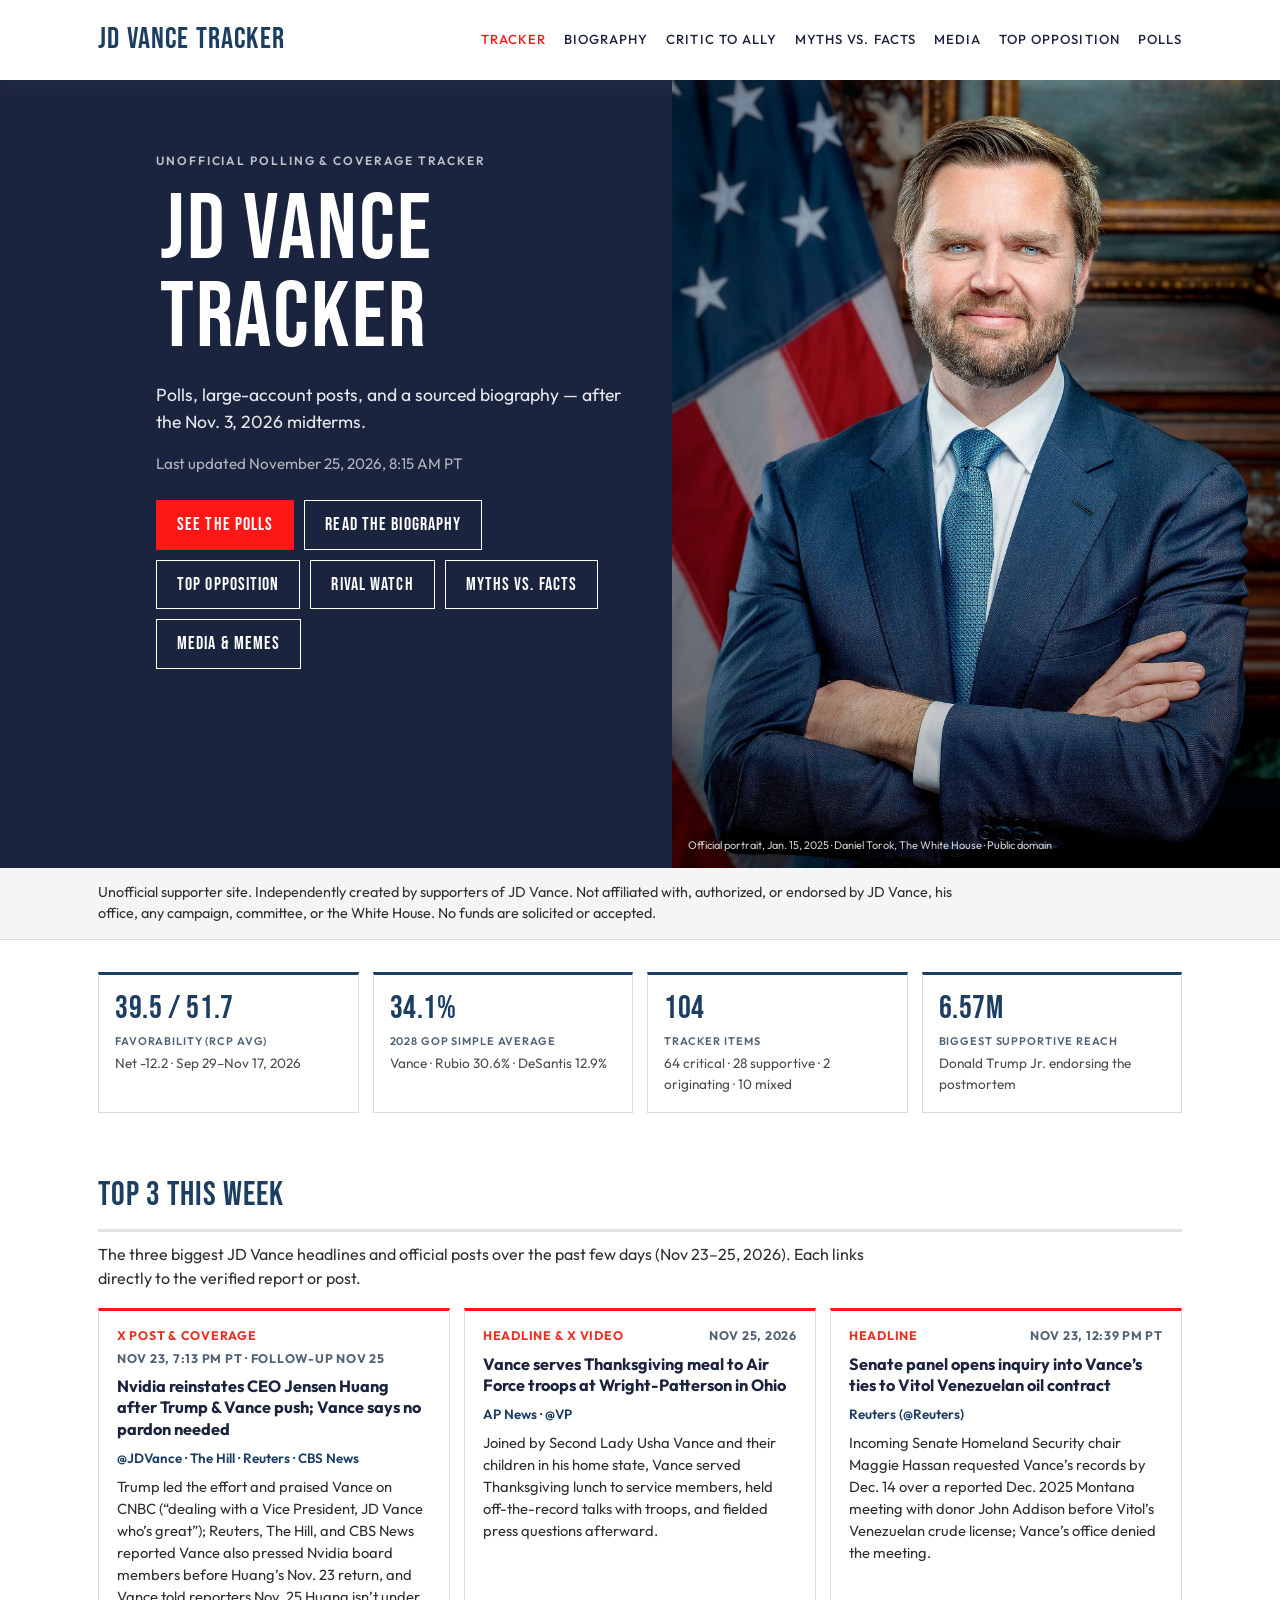
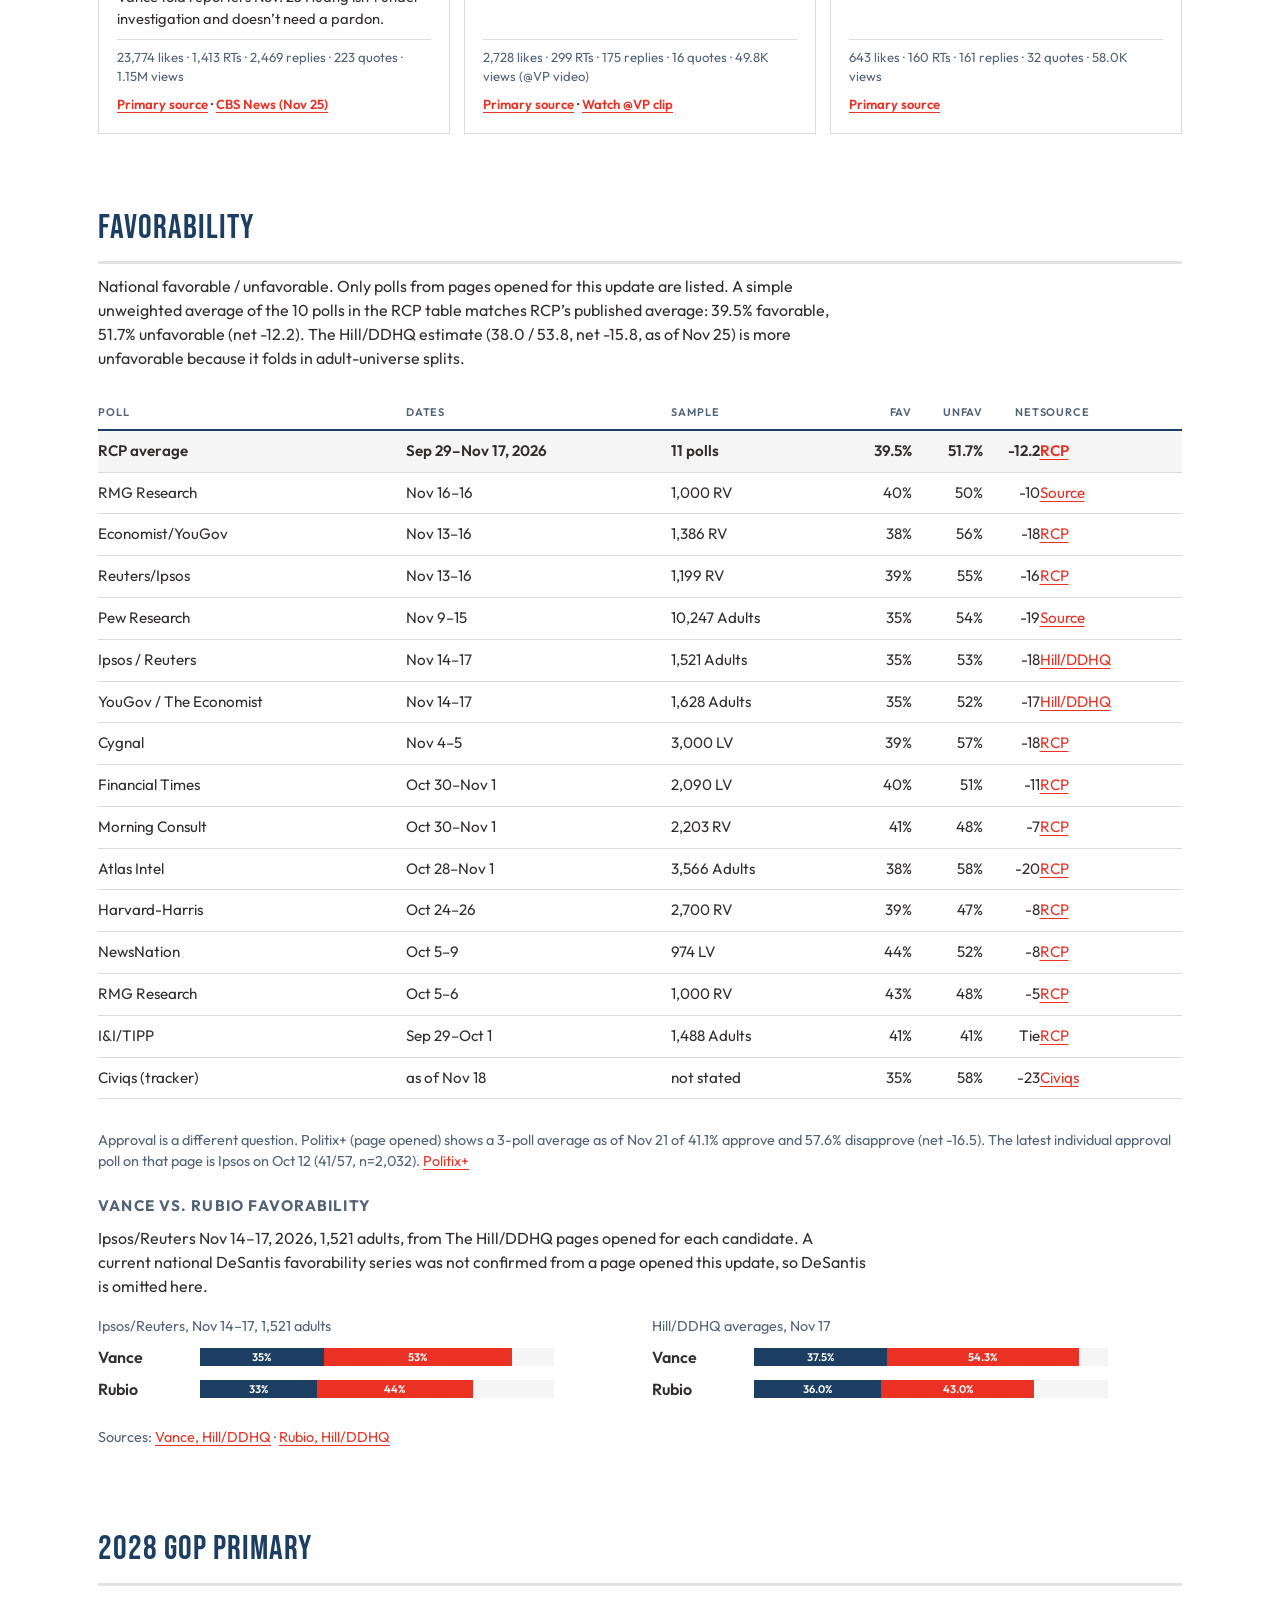
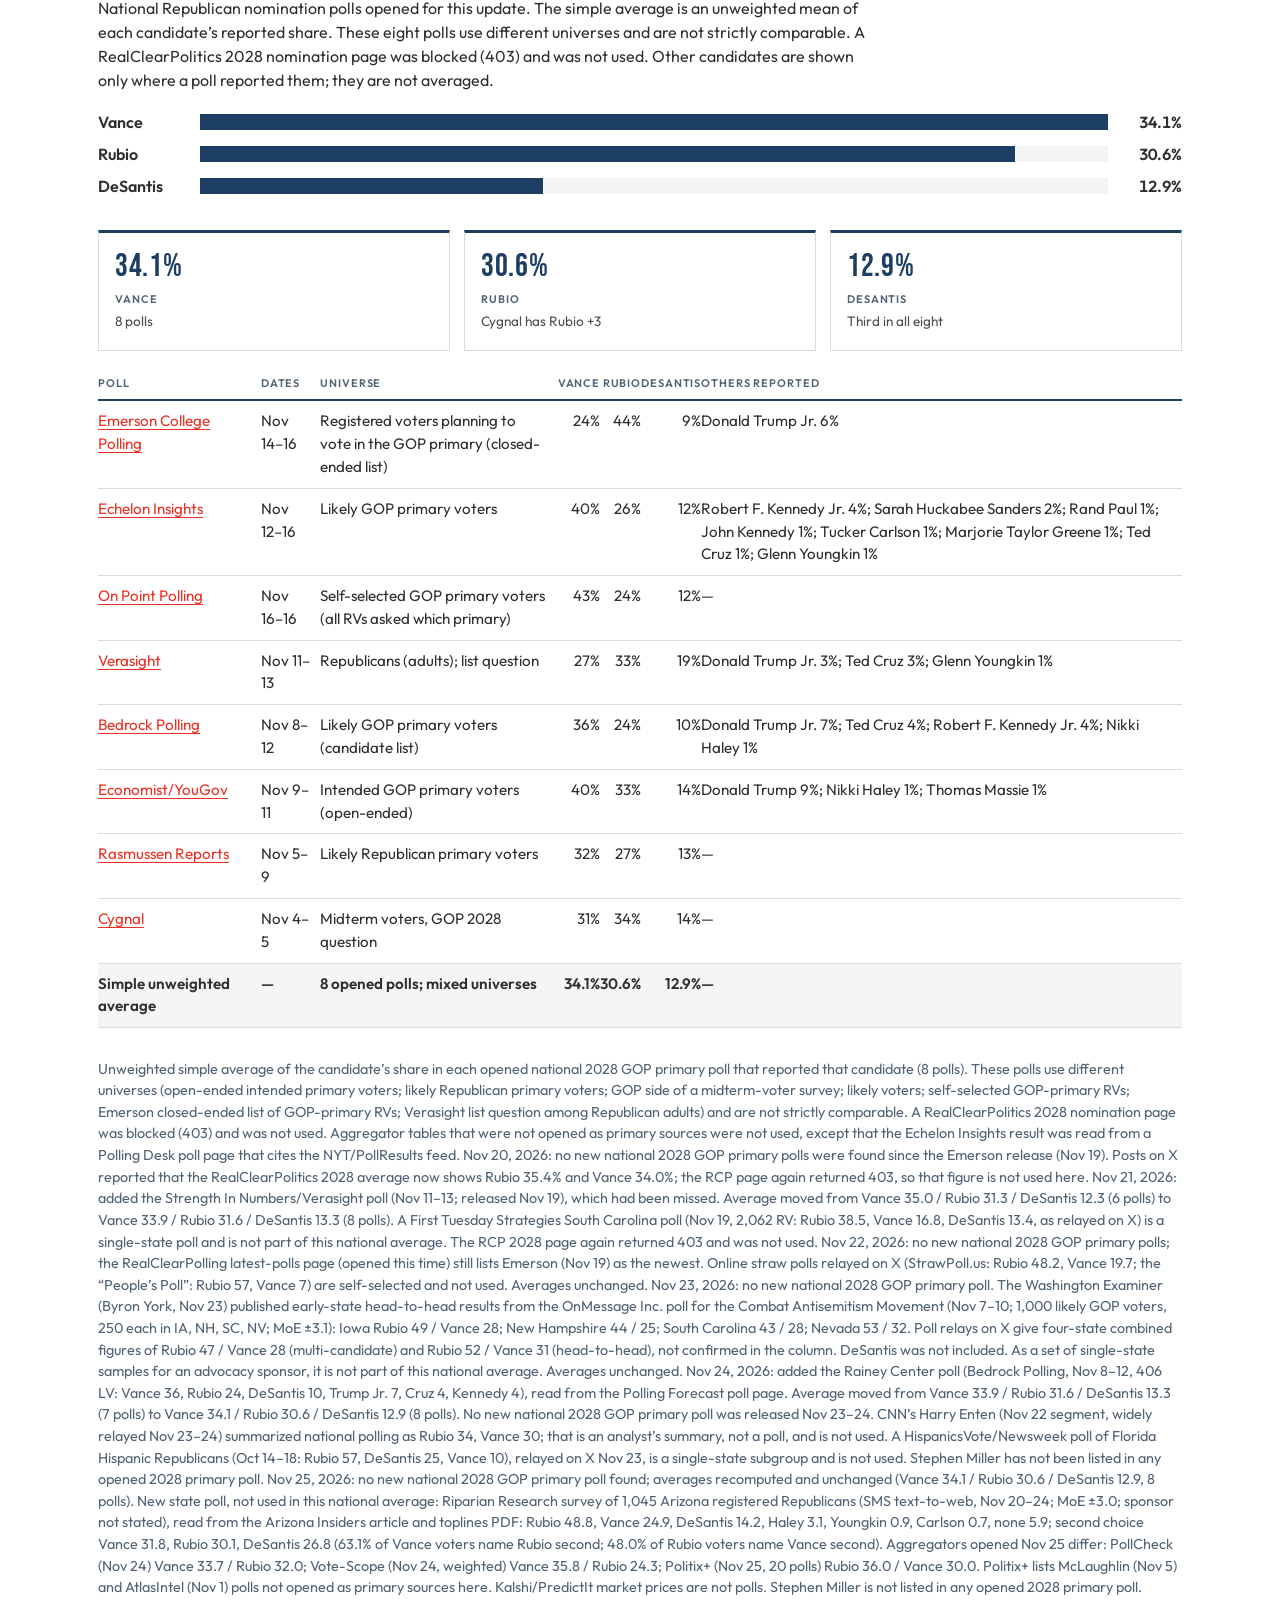
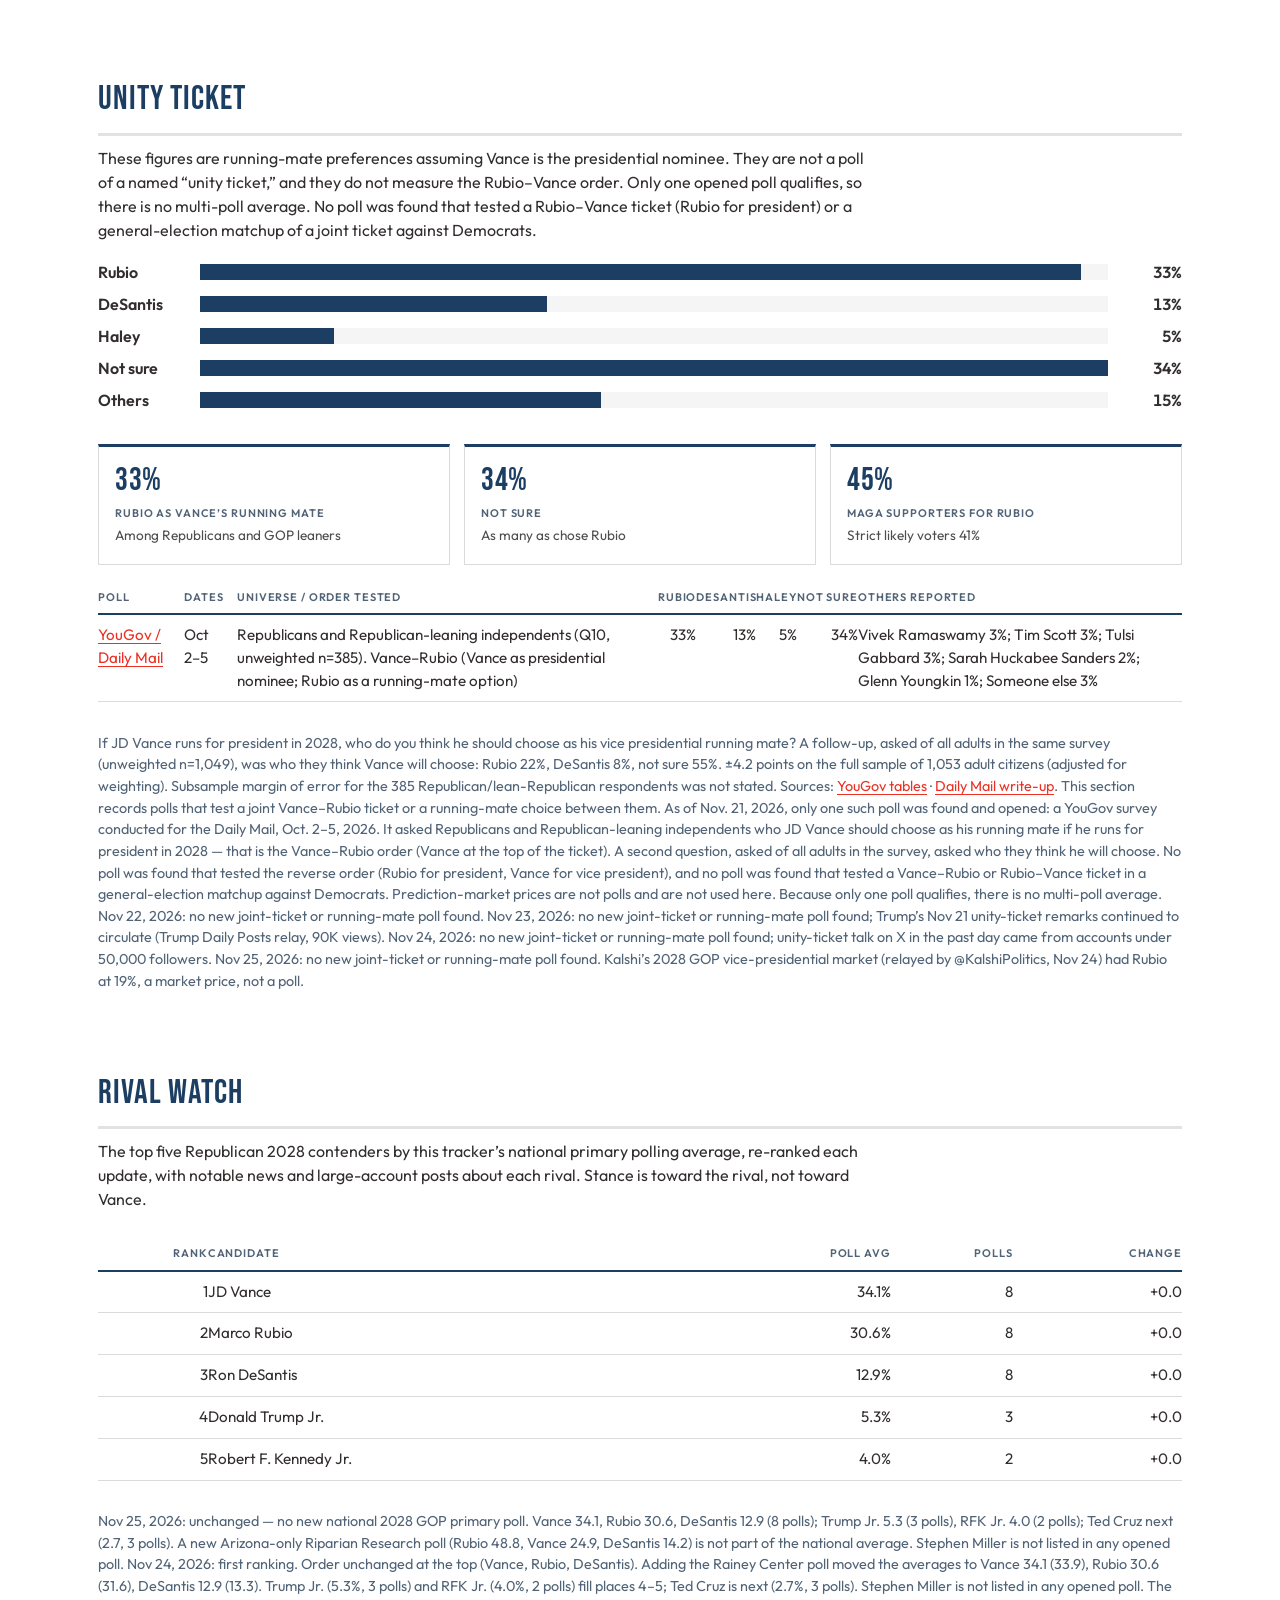
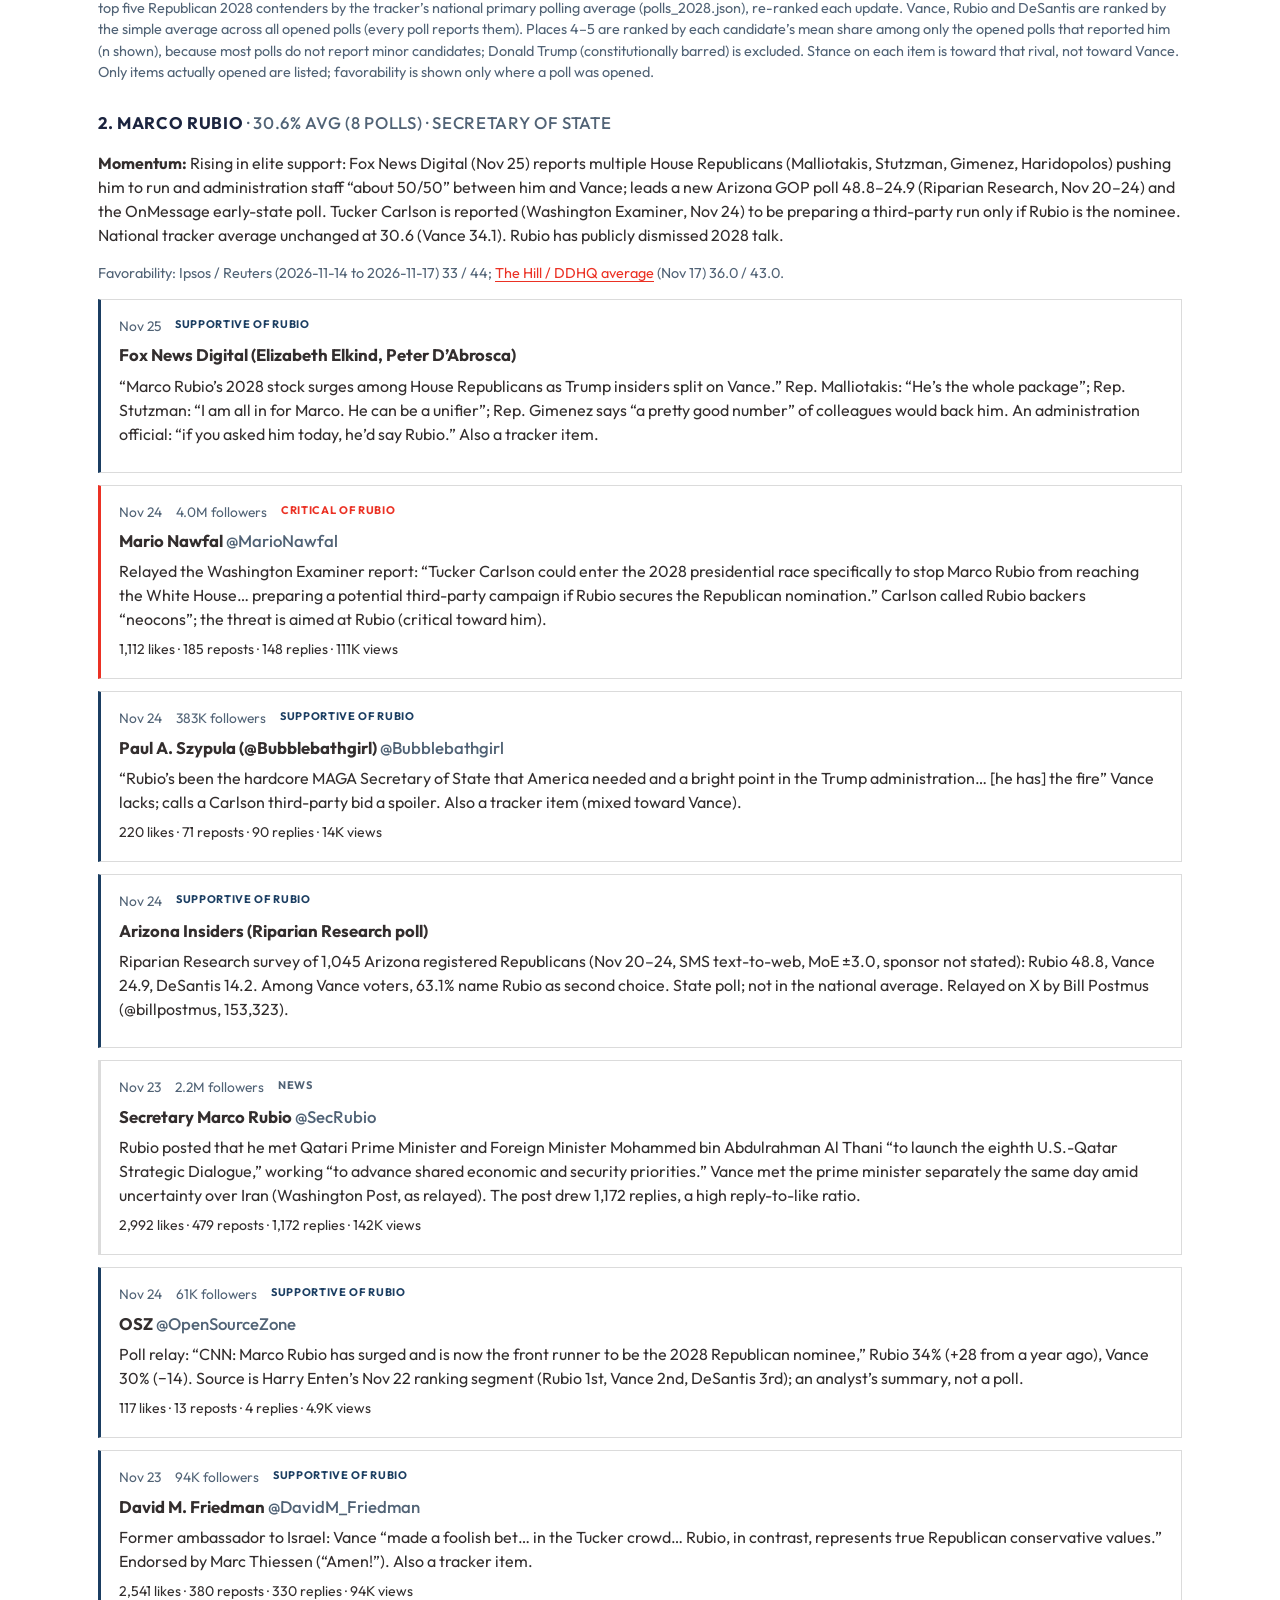
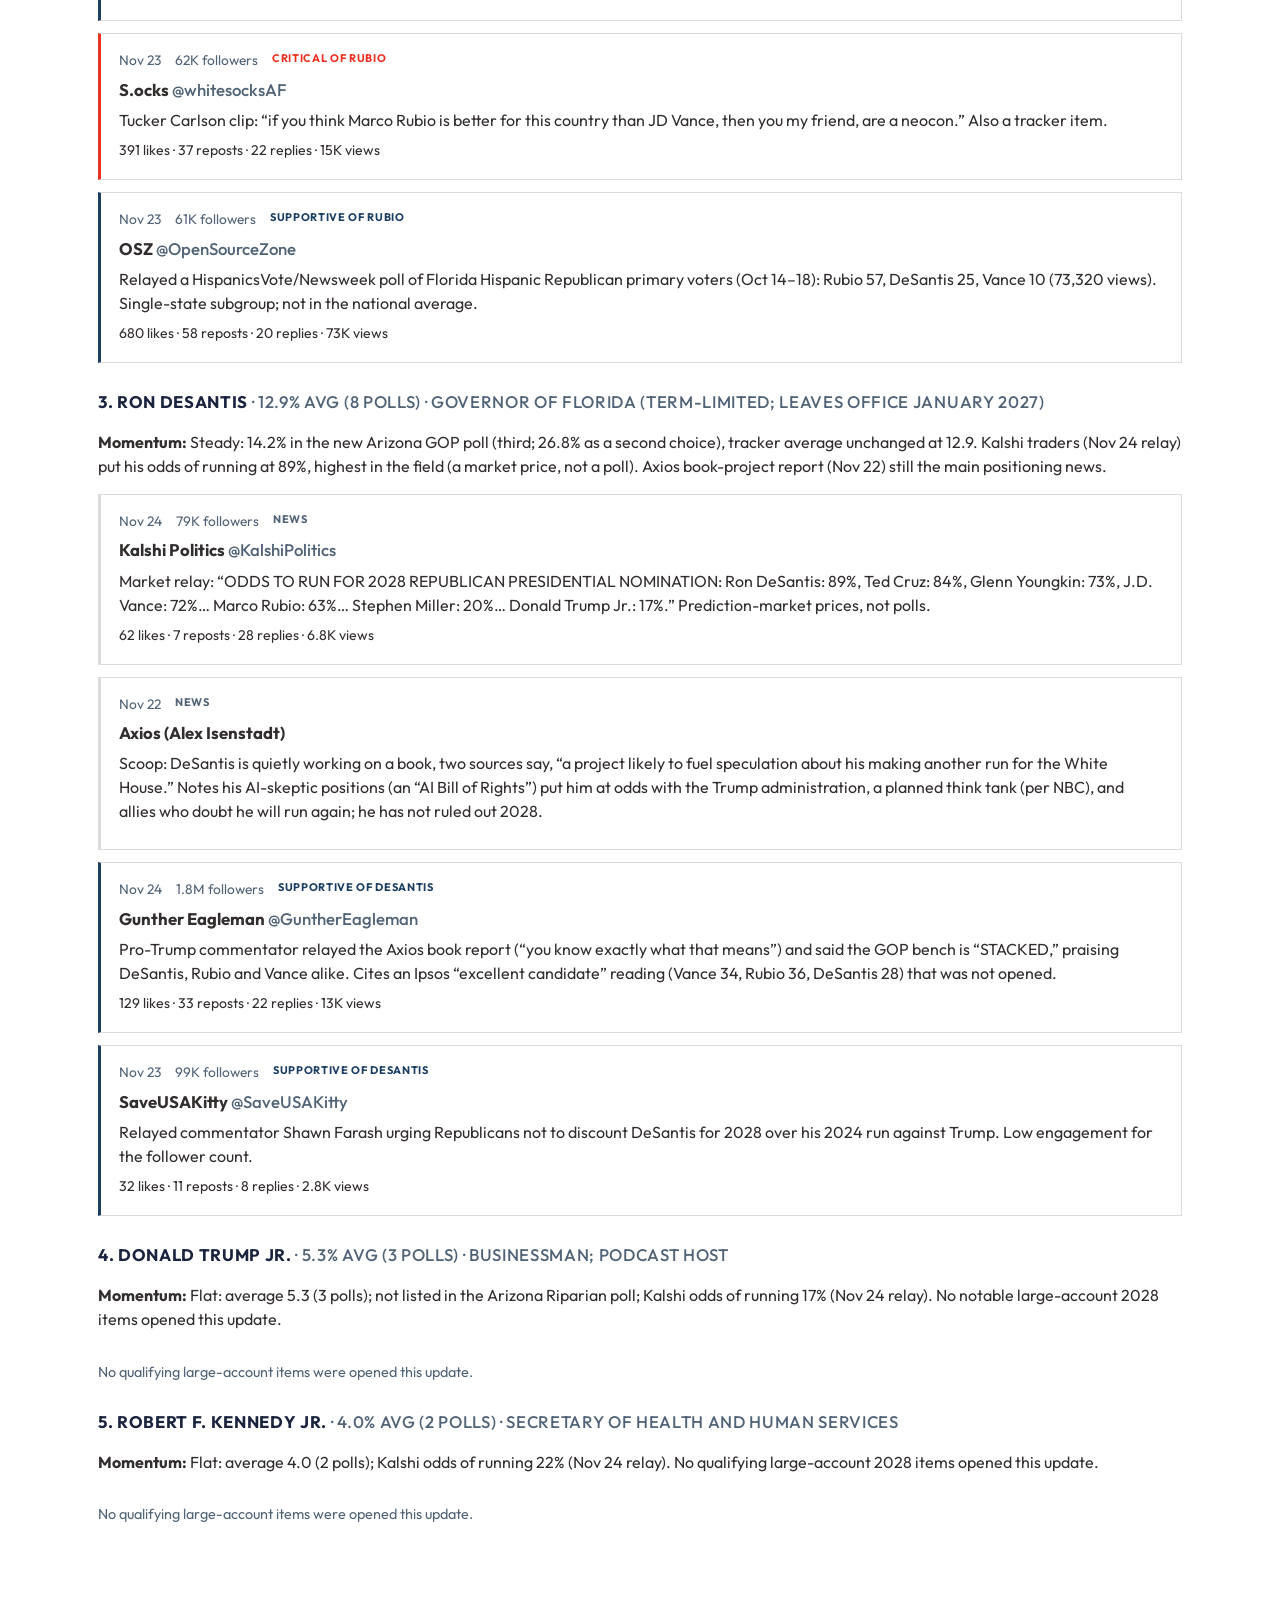
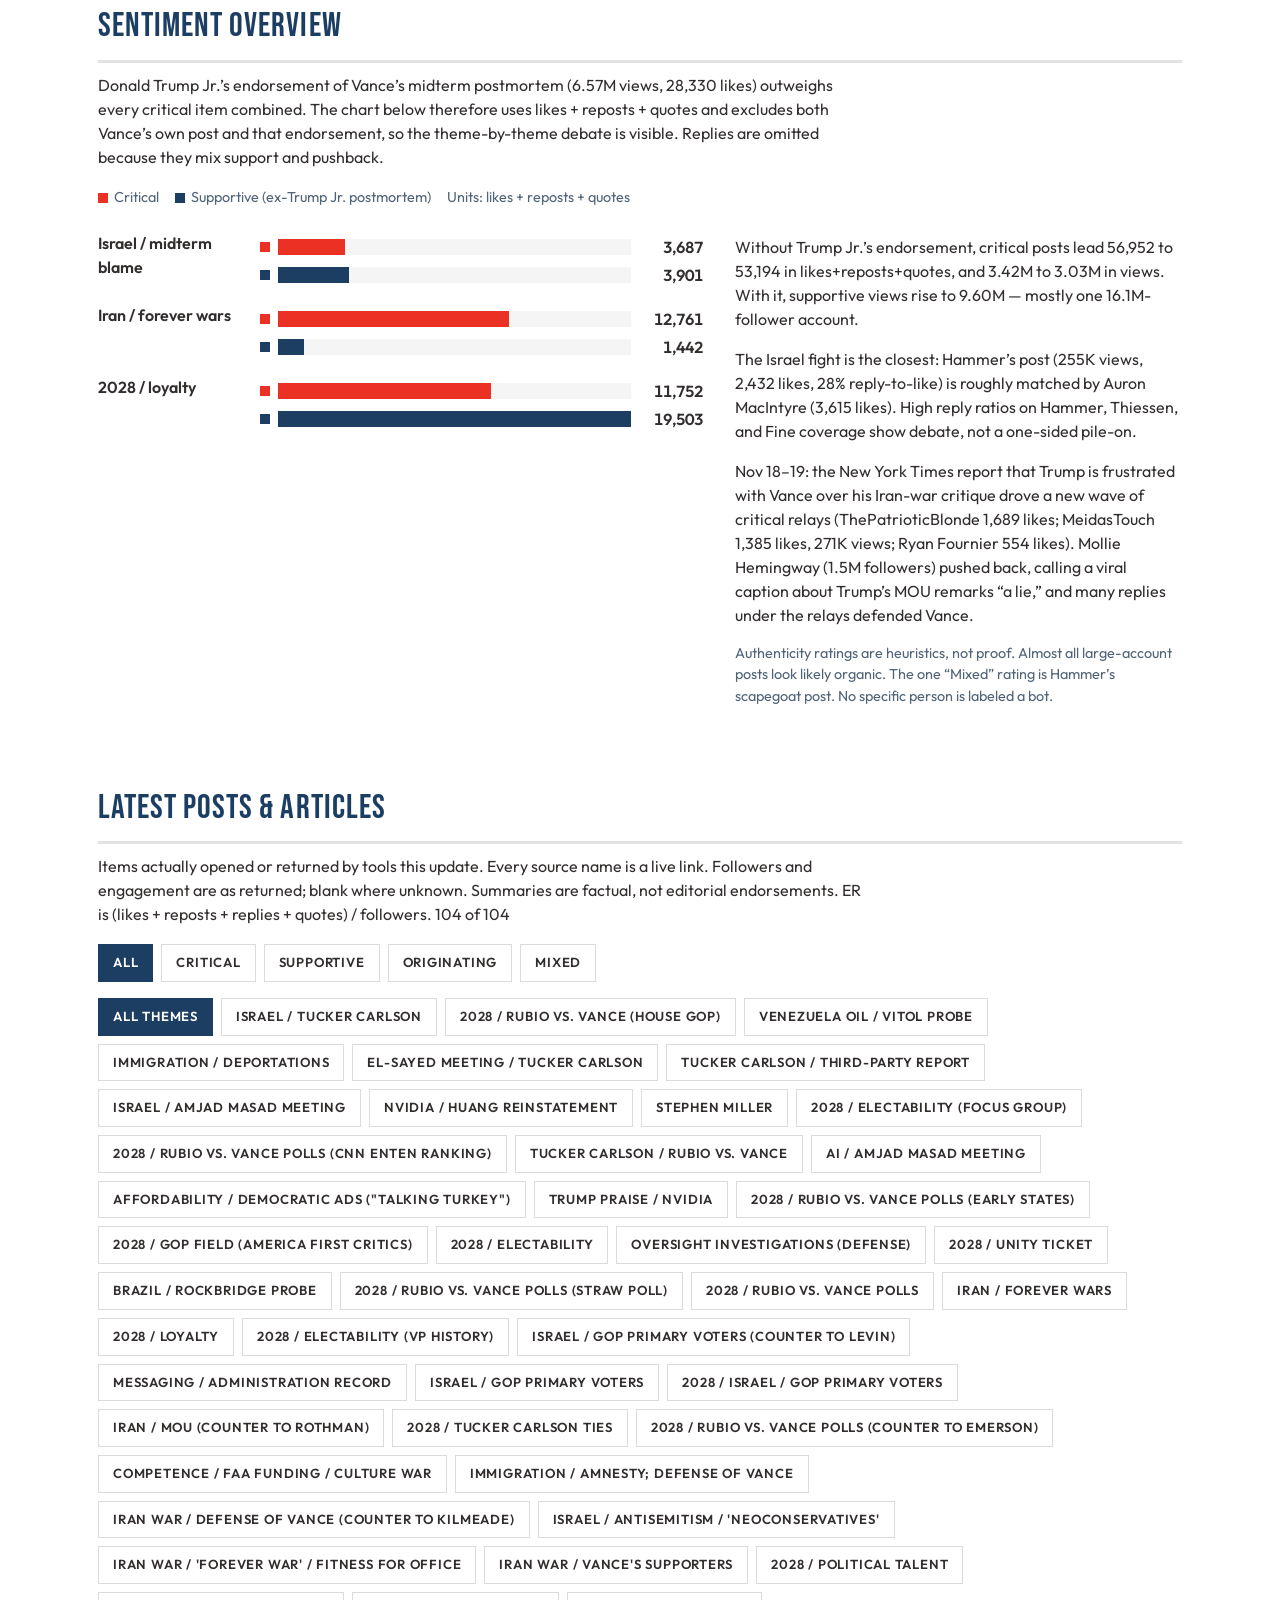
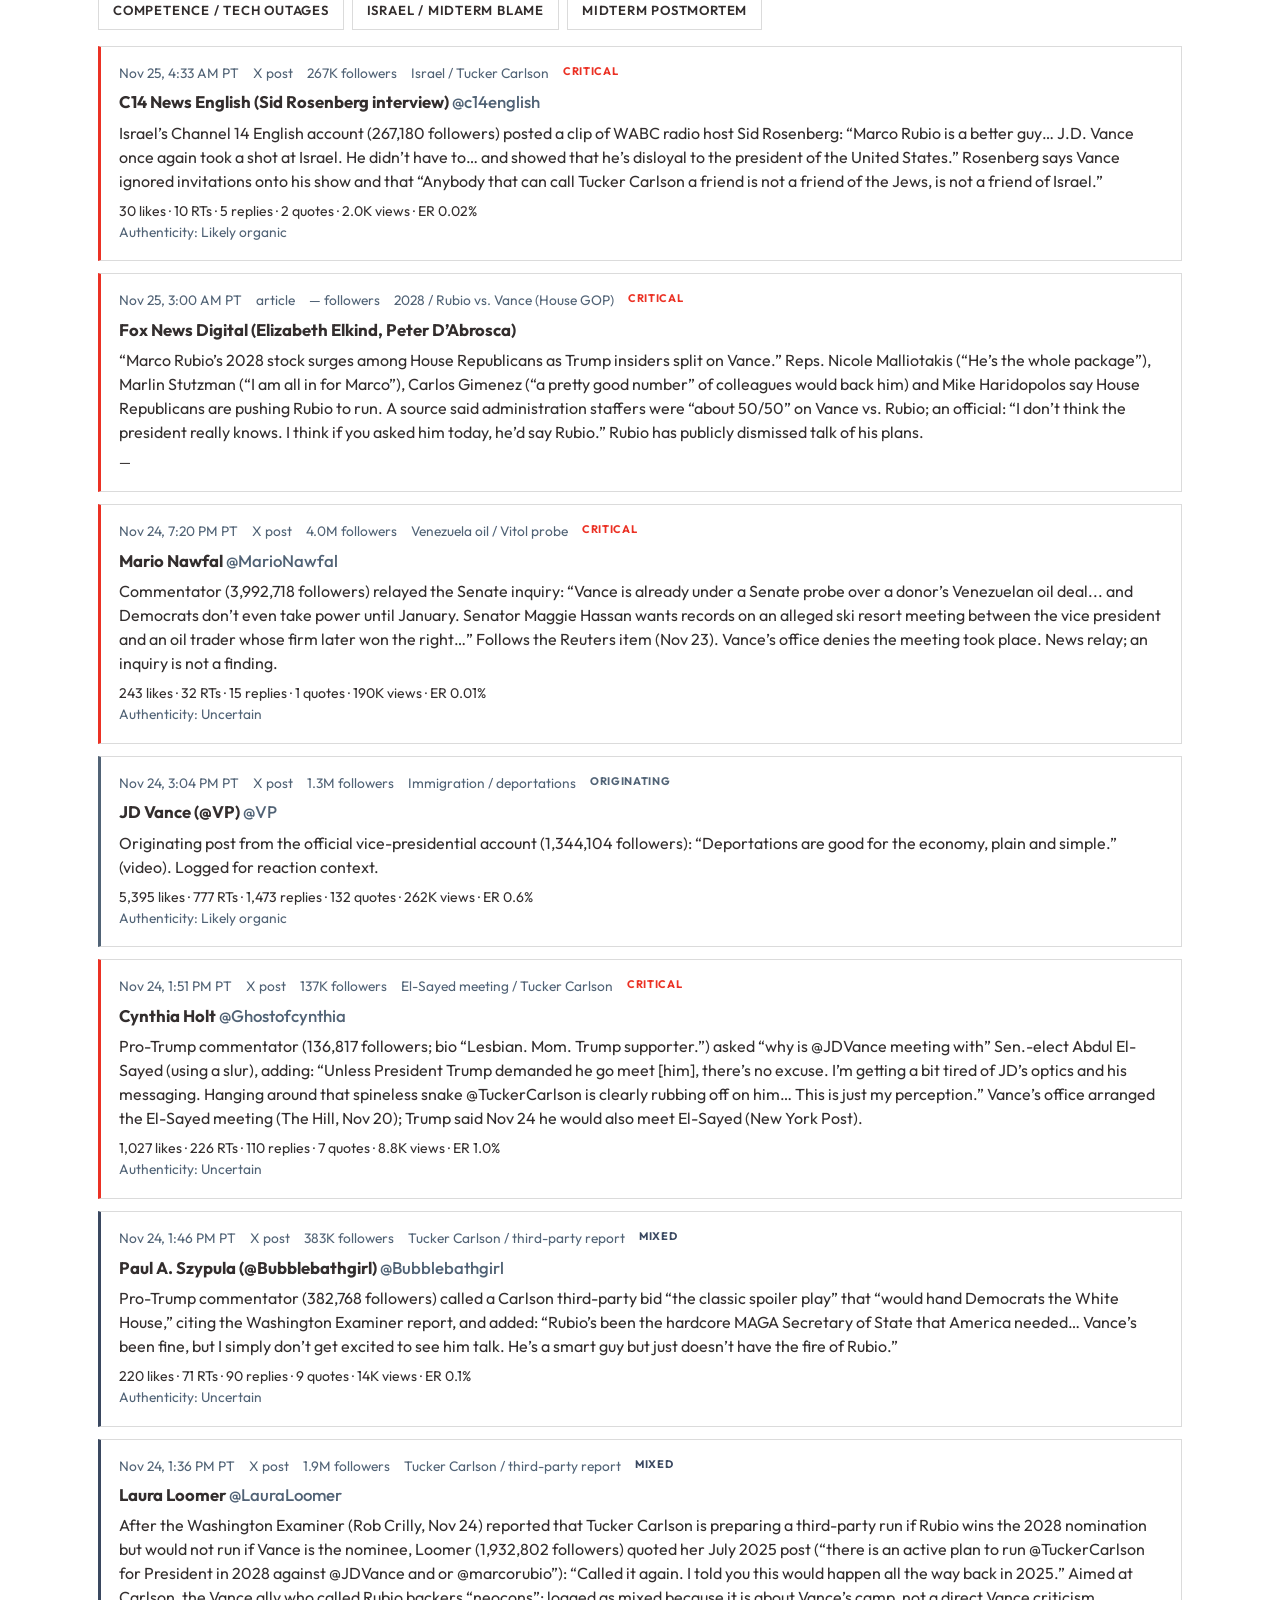
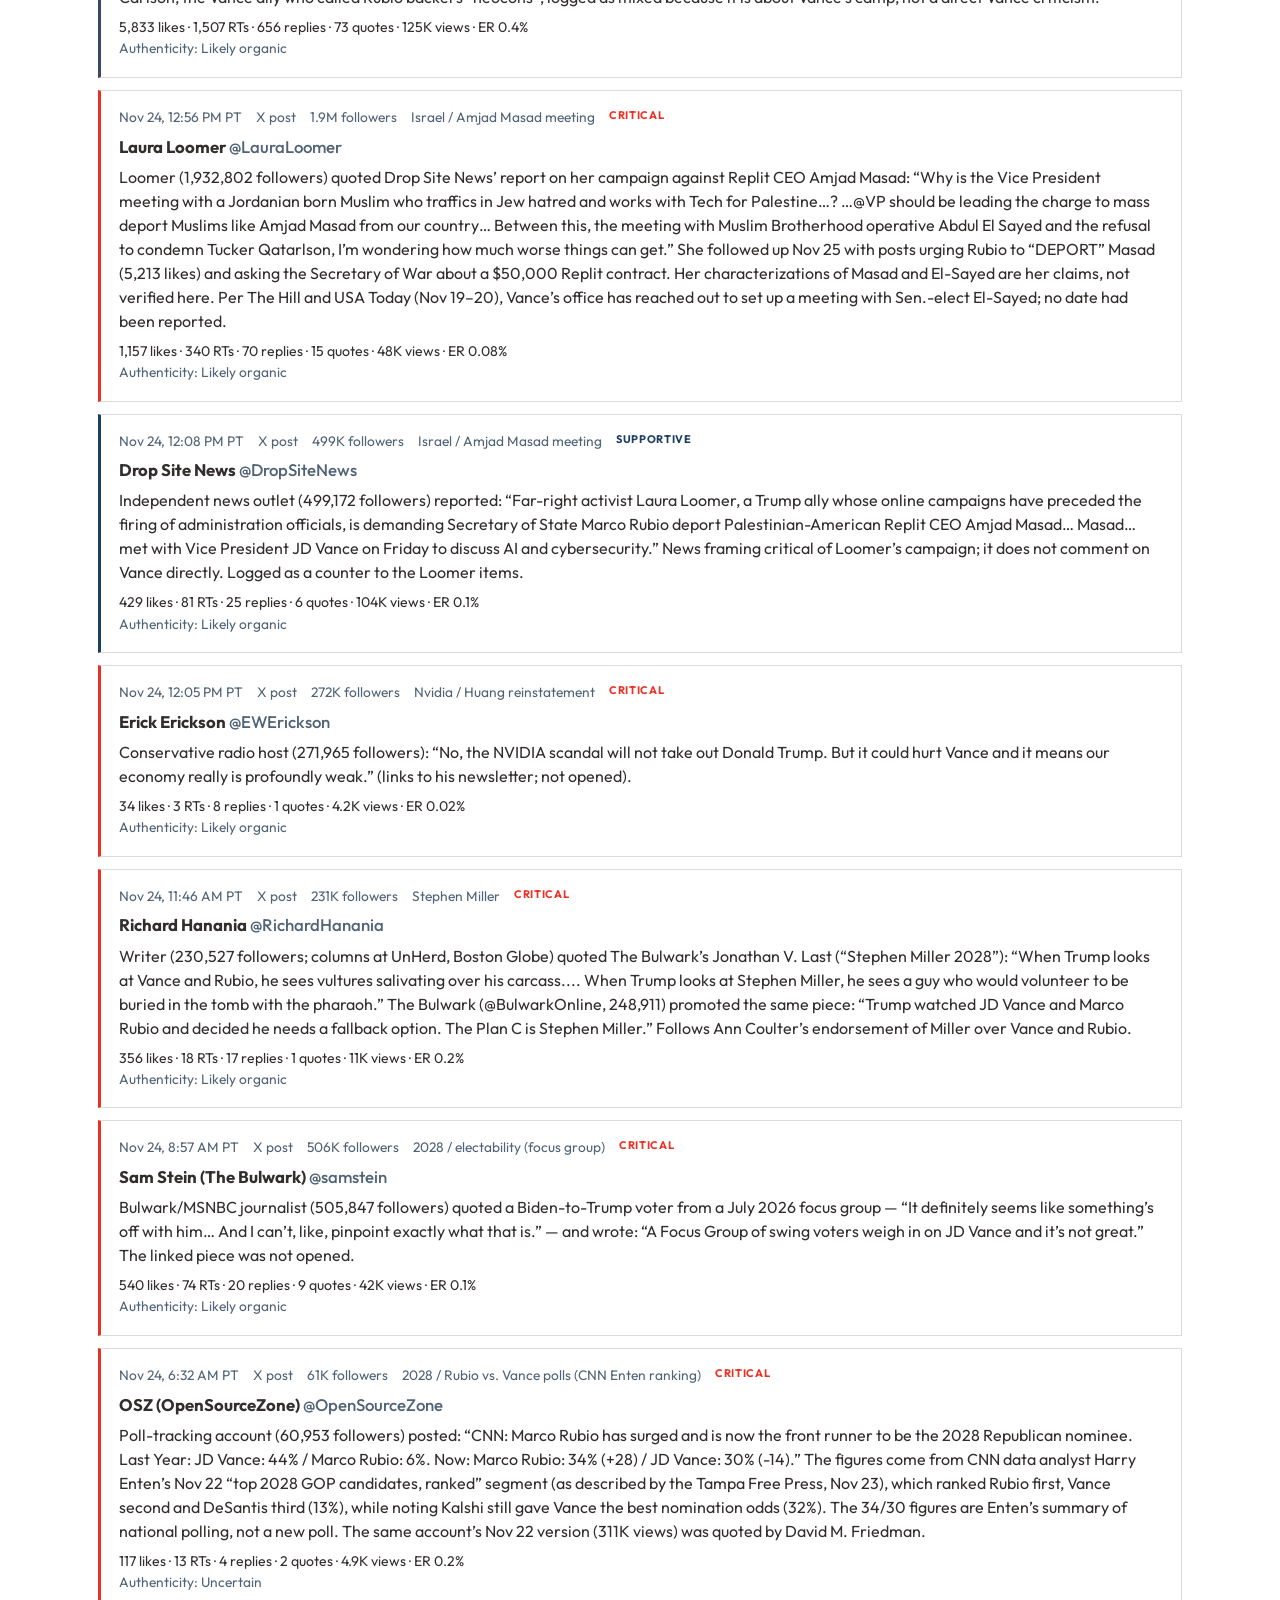
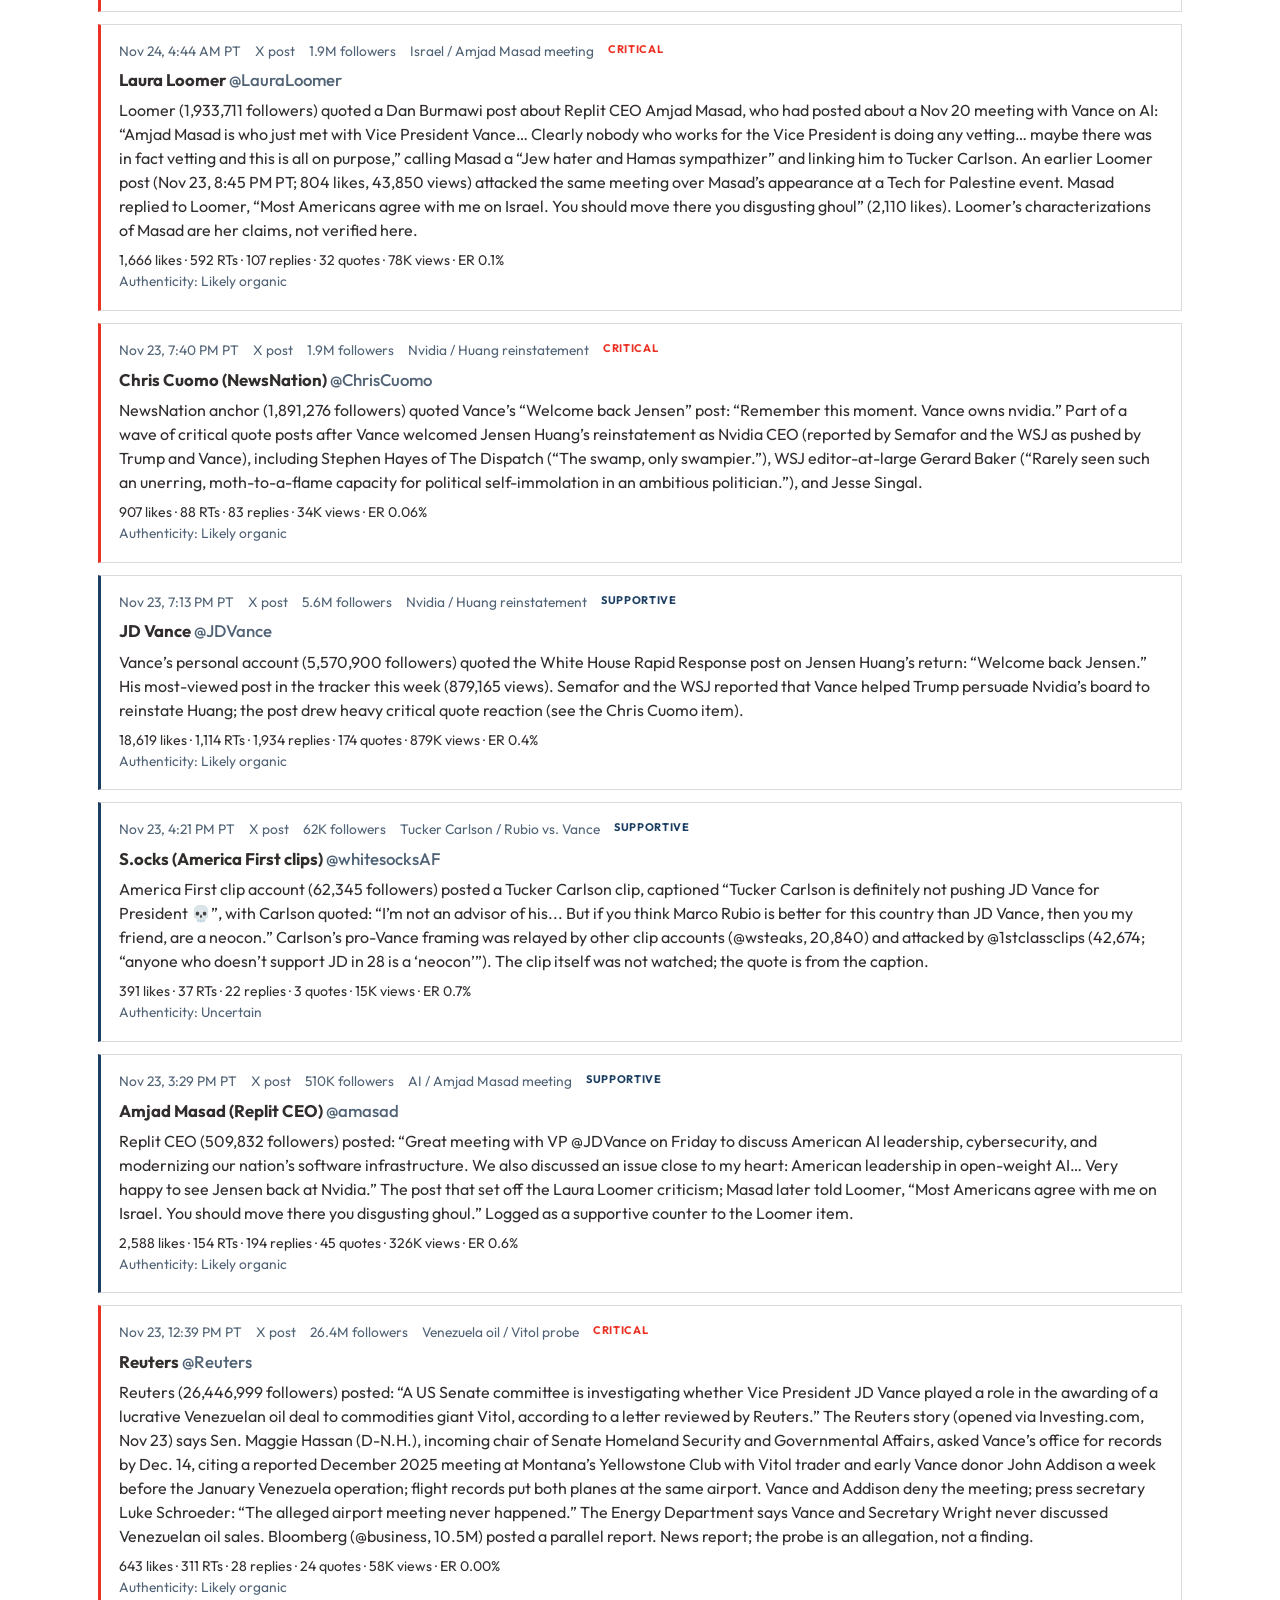
==== commit 066e2f4f: "Update JD Vance Tracker site" ====
--- a/index.html
+++ b/index.html
@@ -16,7 +16,7 @@
   <header class="site-top">
     <div class="wrap nav-row">
       <a class="wordmark" href="index.html">JD Vance Tracker</a>
-      <nav class="site-nav" aria-label="Site"><a href="index.html" aria-current="page">Tracker</a><a href="bio.html">Biography</a><a href="bio.html#critic-to-ally">Critic to ally</a><a href="myths.html">Myths vs. facts</a><a href="opposition.html">Top opposition</a><a href="index.html#favorability">Polls</a></nav>
+      <nav class="site-nav" aria-label="Site"><a href="index.html" aria-current="page">Tracker</a><a href="bio.html">Biography</a><a href="bio.html#critic-to-ally">Critic to ally</a><a href="myths.html">Myths vs. facts</a><a href="media.html">Media</a><a href="opposition.html">Top opposition</a><a href="index.html#favorability">Polls</a></nav>
     </div>
   </header>
   <section class="hero" aria-label="Introduction">
@@ -31,6 +31,7 @@
         <a class="btn" href="opposition.html">Top opposition</a>
         <a class="btn" href="#rivals">Rival watch</a>
         <a class="btn" href="myths.html">Myths vs. facts</a>
+        <a class="btn" href="media.html">Media &amp; memes</a>
       </div>
     </div>
     <div class="hero-photo">
@@ -50,6 +51,36 @@
       <div class="metric"><div class="val">104</div><div class="lbl">Tracker items</div><div class="det">64 critical · 28 supportive · 2 originating · 10 mixed</div></div>
       <div class="metric"><div class="val">6.57M</div><div class="lbl">Biggest supportive reach</div><div class="det">Donald Trump Jr. endorsing the postmortem</div></div>
     </div>
+    
+    <section class="block" id="top3">
+      <h2>Top 3 this week</h2>
+      <p class="lede">The three biggest JD Vance headlines and official posts over the past few days (Nov 23–25, 2026). Each links directly to the verified report or post.</p>
+      <div class="top3-grid">
+        <article class="top3-card">
+              <div class="top3-meta"><span class="top3-kind">X post &amp; coverage</span><span>Nov 23, 7:13 PM PT · follow-up Nov 25</span></div>
+              <h3><a href="https://x.com/JDVance/status/2125065305504272838">Nvidia reinstates CEO Jensen Huang after Trump &amp; Vance push; Vance says no pardon needed</a></h3>
+              <p class="top3-src">@JDVance · The Hill · Reuters · CBS News</p>
+              <p class="top3-sum">Trump led the effort and praised Vance on CNBC (“dealing with a Vice President, JD Vance who’s great”); Reuters, The Hill, and CBS News reported Vance also pressed Nvidia board members before Huang’s Nov. 23 return, and Vance told reporters Nov. 25 Huang isn’t under investigation and doesn’t need a pardon.</p>
+              <p class="top3-eng">23,774 likes · 1,413 RTs · 2,469 replies · 223 quotes · 1.15M views</p>
+              <div class="top3-links"><a href="https://x.com/JDVance/status/2125065305504272838">Primary source</a> · <a href="https://www.cbsnews.com/news/vance-says-jensen-huang-doesnt-need-pardon/">CBS News (Nov 25)</a></div>
+            </article><article class="top3-card">
+              <div class="top3-meta"><span class="top3-kind">Headline &amp; X video</span><span>Nov 25, 2026</span></div>
+              <h3><a href="https://apnews.com/article/vance-trump-thanksgiving-ohio-space-academy-b15211aafa25c8f5610bd5f39580ace0">Vance serves Thanksgiving meal to Air Force troops at Wright-Patterson in Ohio</a></h3>
+              <p class="top3-src">AP News · @VP</p>
+              <p class="top3-sum">Joined by Second Lady Usha Vance and their children in his home state, Vance served Thanksgiving lunch to service members, held off-the-record talks with troops, and fielded press questions afterward.</p>
+              <p class="top3-eng">2,728 likes · 299 RTs · 175 replies · 16 quotes · 49.8K views (@VP video)</p>
+              <div class="top3-links"><a href="https://apnews.com/article/vance-trump-thanksgiving-ohio-space-academy-b15211aafa25c8f5610bd5f39580ace0">Primary source</a> · <a href="https://x.com/VP/status/2125644133377441813">Watch @VP clip</a></div>
+            </article><article class="top3-card">
+              <div class="top3-meta"><span class="top3-kind">Headline</span><span>Nov 23, 12:39 PM PT</span></div>
+              <h3><a href="https://x.com/Reuters/status/2124965995089404183">Senate panel opens inquiry into Vance’s ties to Vitol Venezuelan oil contract</a></h3>
+              <p class="top3-src">Reuters (@Reuters)</p>
+              <p class="top3-sum">Incoming Senate Homeland Security chair Maggie Hassan requested Vance’s records by Dec. 14 over a reported Dec. 2025 Montana meeting with donor John Addison before Vitol’s Venezuelan crude license; Vance’s office denied the meeting.</p>
+              <p class="top3-eng">643 likes · 160 RTs · 161 replies · 32 quotes · 58.0K views</p>
+              <div class="top3-links"><a href="https://x.com/Reuters/status/2124965995089404183">Primary source</a></div>
+            </article>
+      </div>
+    </section>
+    
     
     <section class="block" id="favorability">
       <h2>Favorability</h2>
@@ -1888,6 +1919,23 @@
     </section>
     
     
+    <section class="block" id="lighter">
+      <h2>Media &amp; official meme</h2>
+      <div class="meme-spot">
+        <div class="meme-spot-grid">
+          <div>
+            <h3>Official X post from JD Vance</h3>
+            <p>A lighter moment from Vice President Vance’s own feed on Nov. 23, 2026 (8,280 likes, 839K views). Only memes posted directly by JD Vance or official accounts are embedded here, with full credit and original links.</p>
+            <p class="fine">Credit: JD Vance (<code>@JDVance</code>) · Nov. 23, 2026 · <a href="https://x.com/JDVance/status/2125007337433838065">Original X post</a> · <a href="media.html">Open full Media gallery &amp; memes</a></p>
+          </div>
+          <div>
+            <blockquote class="twitter-tweet" data-dnt="true"><p lang="zxx" dir="ltr"><a href="https://t.co/dHqnOzNGrG">pic.twitter.com/dHqnOzNGrG</a></p>&mdash; JD Vance (@JDVance) <a href="https://x.com/JDVance/status/2125007337433838065?ref_src=twsrc%5Etfw">November 23, 2026</a></blockquote>
+          </div>
+        </div>
+      </div>
+    </section>
+    
+    
     <section class="block" id="methodology">
       <h2>Methodology</h2>
       <p>This is an unofficial supporter site that tracks public polling and large-account posts and outlet coverage concerning Vice President JD Vance. It was independently created by supporters of JD Vance. It is not affiliated with, authorized, or endorsed by JD Vance, his office, any campaign, committee, or the White House, and it is not a scientific sample of all public opinion. No funds are solicited or accepted.</p>
@@ -1902,11 +1950,12 @@
 
   <footer class="site">
     <div class="wrap">
-      <p class="disclaimer">Unofficial supporter site. Independently created by supporters of JD Vance. Not affiliated with, authorized, or endorsed by JD Vance, his office, any campaign, committee, or the White House. No funds are solicited or accepted. Photos are public-domain U.S. government works.</p>
+      <p class="disclaimer">Unofficial supporter site. Independently created by supporters of JD Vance. Not affiliated with, authorized, or endorsed by JD Vance, his office, any campaign, committee, or the White House. No funds are solicited or accepted. Local photos are public-domain U.S. government works or Creative Commons–licensed with attribution.</p>
       <p>Polling and sentiment figures are recorded as published; authenticity ratings are heuristics, not proof.</p>
-      <p><a href="index.html">Tracker</a> · <a href="bio.html">Biography</a> · <a href="myths.html">Myths vs. facts</a> · <a href="opposition.html">Top opposition</a> · <a href="images/CREDITS.md">Photo credits</a></p>
+      <p><a href="index.html">Tracker</a> · <a href="bio.html">Biography</a> · <a href="myths.html">Myths vs. facts</a> · <a href="media.html">Media</a> · <a href="opposition.html">Top opposition</a> · <a href="images/CREDITS.md">Photo credits</a></p>
     </div>
   </footer>
+  <script async src="https://platform.twitter.com/widgets.js" charset="utf-8"></script>
   <script>(function () {
   const cards = Array.from(document.querySelectorAll("[data-card]"));
   const empty = document.getElementById("feed-empty");
--- a/styles.css
+++ b/styles.css
@@ -545,3 +545,191 @@
   .opp-head { gap: 10px; }
   .opp-rank { font-size: 1.3rem; min-width: 1.6rem; }
 }
+
+.top3-grid {
+  display: grid;
+  grid-template-columns: repeat(3, 1fr);
+  gap: 14px;
+  margin: 12px 0 8px;
+}
+.top3-card {
+  border: 1px solid var(--rule);
+  border-top: 3px solid var(--red);
+  background: #fff;
+  padding: 16px 18px 18px;
+  display: flex;
+  flex-direction: column;
+  gap: 8px;
+  transition: box-shadow 0.2s ease;
+}
+.top3-card:hover { box-shadow: 0 8px 24px rgba(27, 62, 98, 0.1); }
+.top3-meta {
+  display: flex;
+  flex-wrap: wrap;
+  justify-content: space-between;
+  gap: 4px 10px;
+  font-size: 0.78rem;
+  letter-spacing: 0.06em;
+  text-transform: uppercase;
+  font-weight: 700;
+  color: var(--muted);
+}
+.top3-kind { color: var(--red-2); }
+.top3-card h3 {
+  margin: 0;
+  font-family: var(--font-body);
+  font-size: 1.02rem;
+  font-weight: 700;
+  text-transform: none;
+  letter-spacing: 0;
+  line-height: 1.3;
+}
+.top3-card h3 a { color: var(--accent-2); text-decoration: none; }
+.top3-card h3 a:hover { color: var(--red-2); text-decoration: underline; }
+.top3-src { font-size: 0.84rem; font-weight: 600; color: var(--accent); margin: 0; }
+.top3-sum { font-size: 0.92rem; color: var(--ink); margin: 0; flex: 1; }
+.top3-eng { font-size: 0.82rem; color: var(--muted); margin: 0; border-top: 1px solid var(--rule); padding-top: 8px; }
+.top3-links { font-size: 0.82rem; font-weight: 600; }
+
+.media-grid {
+  display: grid;
+  grid-template-columns: repeat(3, 1fr);
+  gap: 20px;
+  margin: 16px 0 12px;
+}
+.media-card {
+  border: 1px solid var(--rule);
+  background: #fff;
+  margin: 0;
+  display: flex;
+  flex-direction: column;
+  transition: box-shadow 0.2s ease;
+}
+.media-card:hover { box-shadow: 0 8px 24px rgba(27, 62, 98, 0.1); }
+.media-frame {
+  aspect-ratio: 4 / 3;
+  background: var(--soft);
+  overflow: hidden;
+  border-bottom: 1px solid var(--rule);
+}
+.media-frame img {
+  width: 100%;
+  height: 100%;
+  object-fit: cover;
+  object-position: 50% 22%;
+  display: block;
+}
+.media-cap {
+  padding: 14px 16px 16px;
+  display: flex;
+  flex-direction: column;
+  gap: 6px;
+  flex: 1;
+}
+.media-cap .media-title {
+  font-weight: 700;
+  font-size: 0.96rem;
+  color: var(--accent-2);
+  margin: 0;
+}
+.media-cap .media-meta {
+  font-size: 0.82rem;
+  color: var(--muted);
+  margin: 0;
+}
+.media-cap .media-lic {
+  font-size: 0.82rem;
+  color: var(--charcoal);
+  margin: auto 0 0;
+  padding-top: 8px;
+  border-top: 1px solid var(--rule);
+}
+
+.video-grid {
+  display: grid;
+  grid-template-columns: repeat(2, 1fr);
+  gap: 22px;
+  margin: 16px 0 12px;
+}
+.video-card {
+  border: 1px solid var(--rule);
+  background: #fff;
+  display: flex;
+  flex-direction: column;
+}
+.video-wrap {
+  position: relative;
+  width: 100%;
+  padding-top: 56.25%;
+  background: var(--accent-2);
+}
+.video-wrap iframe {
+  position: absolute;
+  inset: 0;
+  width: 100%;
+  height: 100%;
+  border: 0;
+}
+.video-cap {
+  padding: 14px 16px 16px;
+}
+.video-cap h3 {
+  margin: 0 0 6px;
+  font-family: var(--font-body);
+  font-size: 1rem;
+  font-weight: 700;
+  text-transform: none;
+  letter-spacing: 0;
+  color: var(--accent-2);
+}
+.video-cap p { margin: 0; font-size: 0.84rem; color: var(--muted); }
+
+.embed-grid {
+  display: grid;
+  grid-template-columns: repeat(2, 1fr);
+  gap: 20px;
+  margin: 16px 0 12px;
+  align-items: start;
+}
+.embed-card {
+  border: 1px solid var(--rule);
+  border-top: 3px solid var(--accent);
+  background: #fff;
+  padding: 16px;
+}
+.embed-card h3 {
+  margin: 0 0 4px;
+  font-family: var(--font-body);
+  font-size: 0.98rem;
+  font-weight: 700;
+  text-transform: none;
+  letter-spacing: 0;
+  color: var(--accent-2);
+}
+.embed-card .embed-credit {
+  margin: 0 0 10px;
+  font-size: 0.84rem;
+  color: var(--muted);
+}
+.meme-spot {
+  border: 1px solid var(--rule);
+  border-left: 3px solid var(--accent);
+  background: var(--soft);
+  padding: 18px 20px;
+  margin: 18px 0 8px;
+}
+.meme-spot-grid {
+  display: grid;
+  grid-template-columns: 0.9fr 1.1fr;
+  gap: 24px;
+  align-items: start;
+}
+.meme-spot h3 { margin: 0 0 8px; }
+.meme-spot p { margin: 0 0 10px; font-size: 0.94rem; }
+
+@media (max-width: 960px) {
+  .top3-grid, .media-grid { grid-template-columns: 1fr 1fr; }
+}
+@media (max-width: 760px) {
+  .top3-grid, .media-grid, .video-grid, .embed-grid, .meme-spot-grid { grid-template-columns: 1fr; }
+}
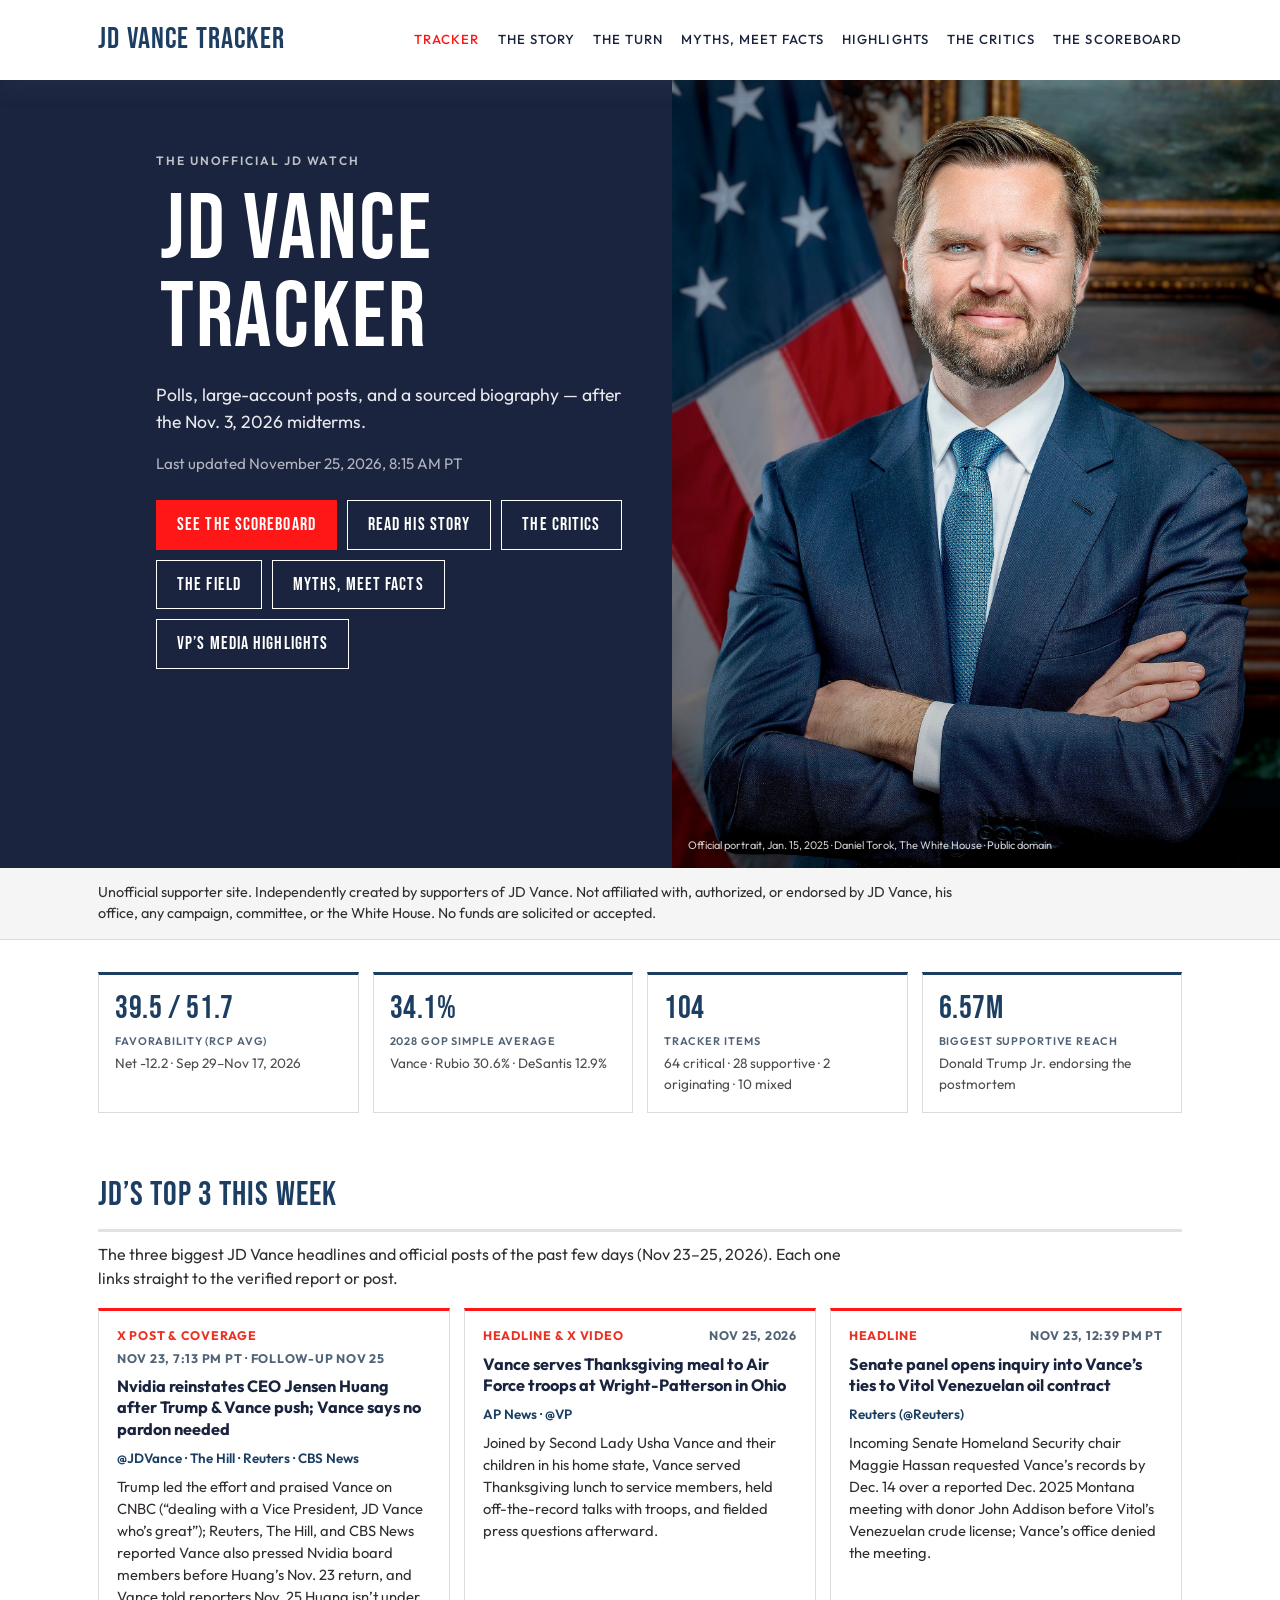
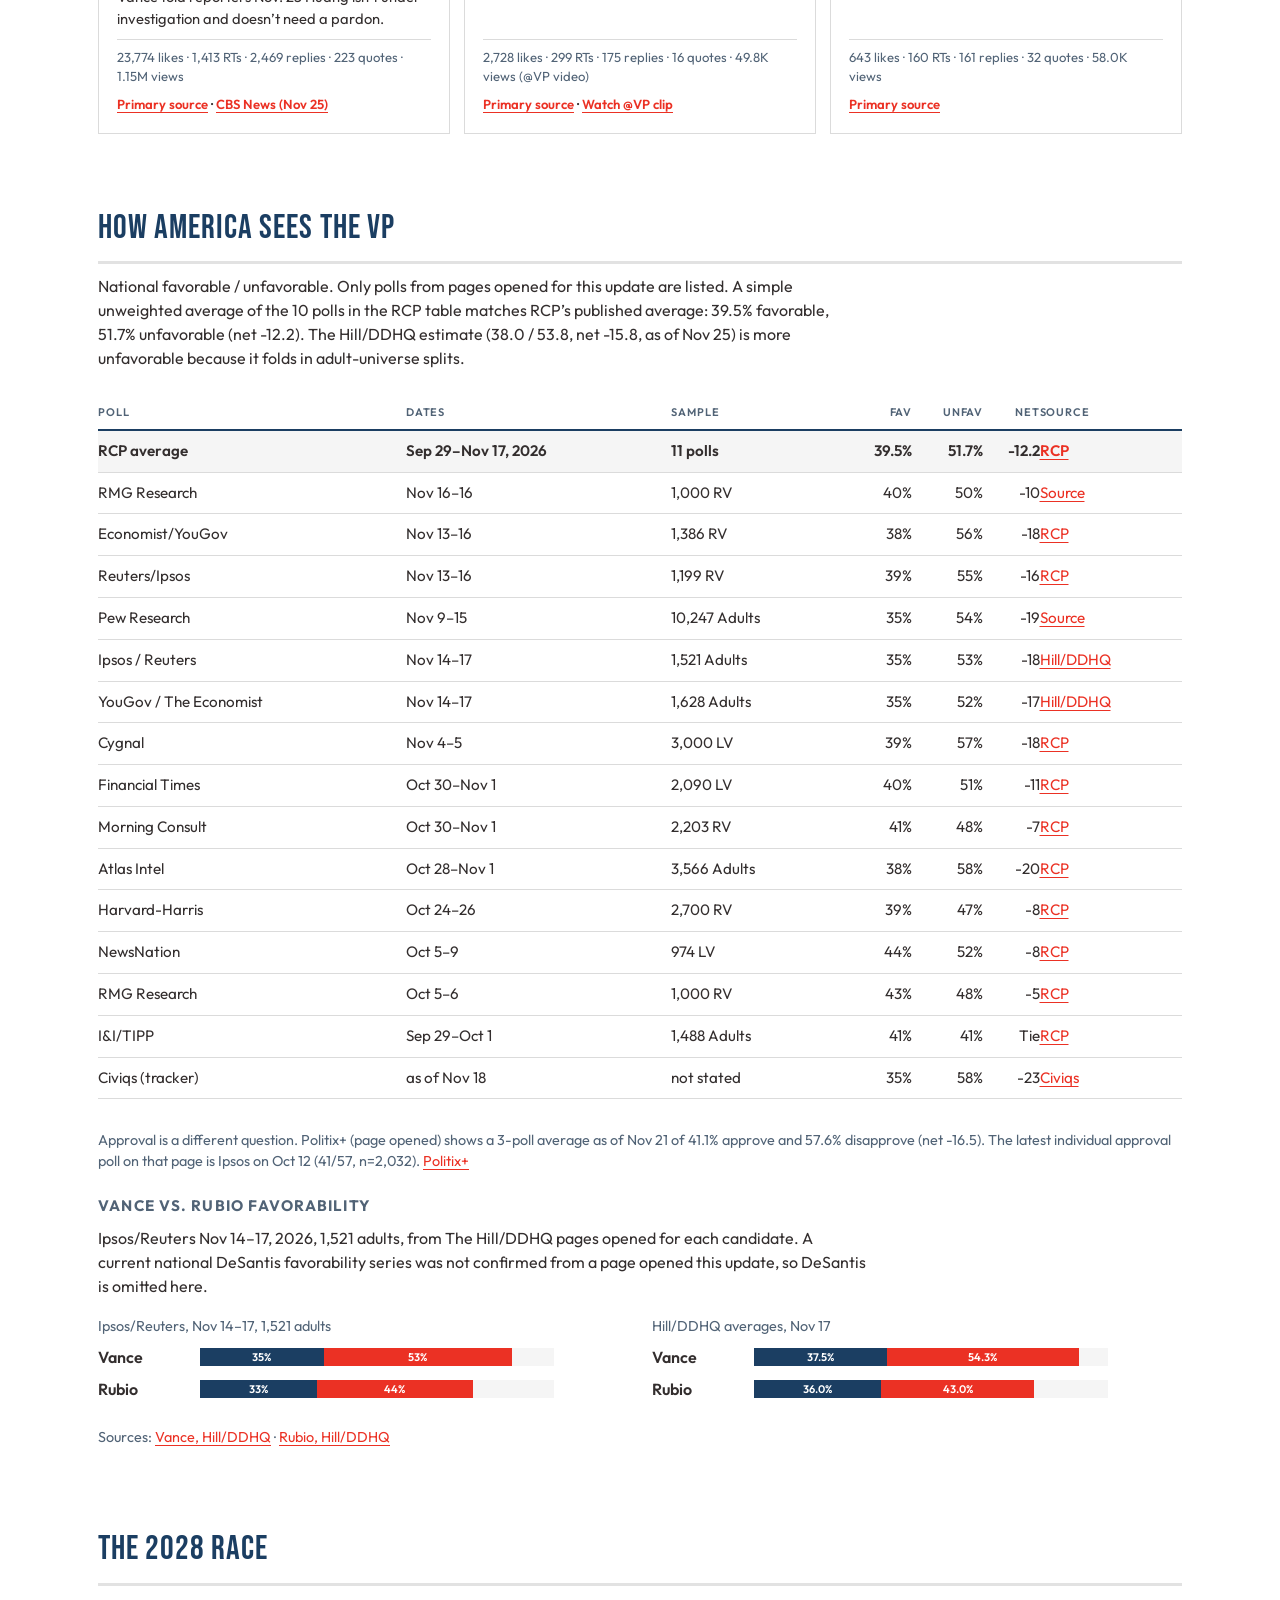
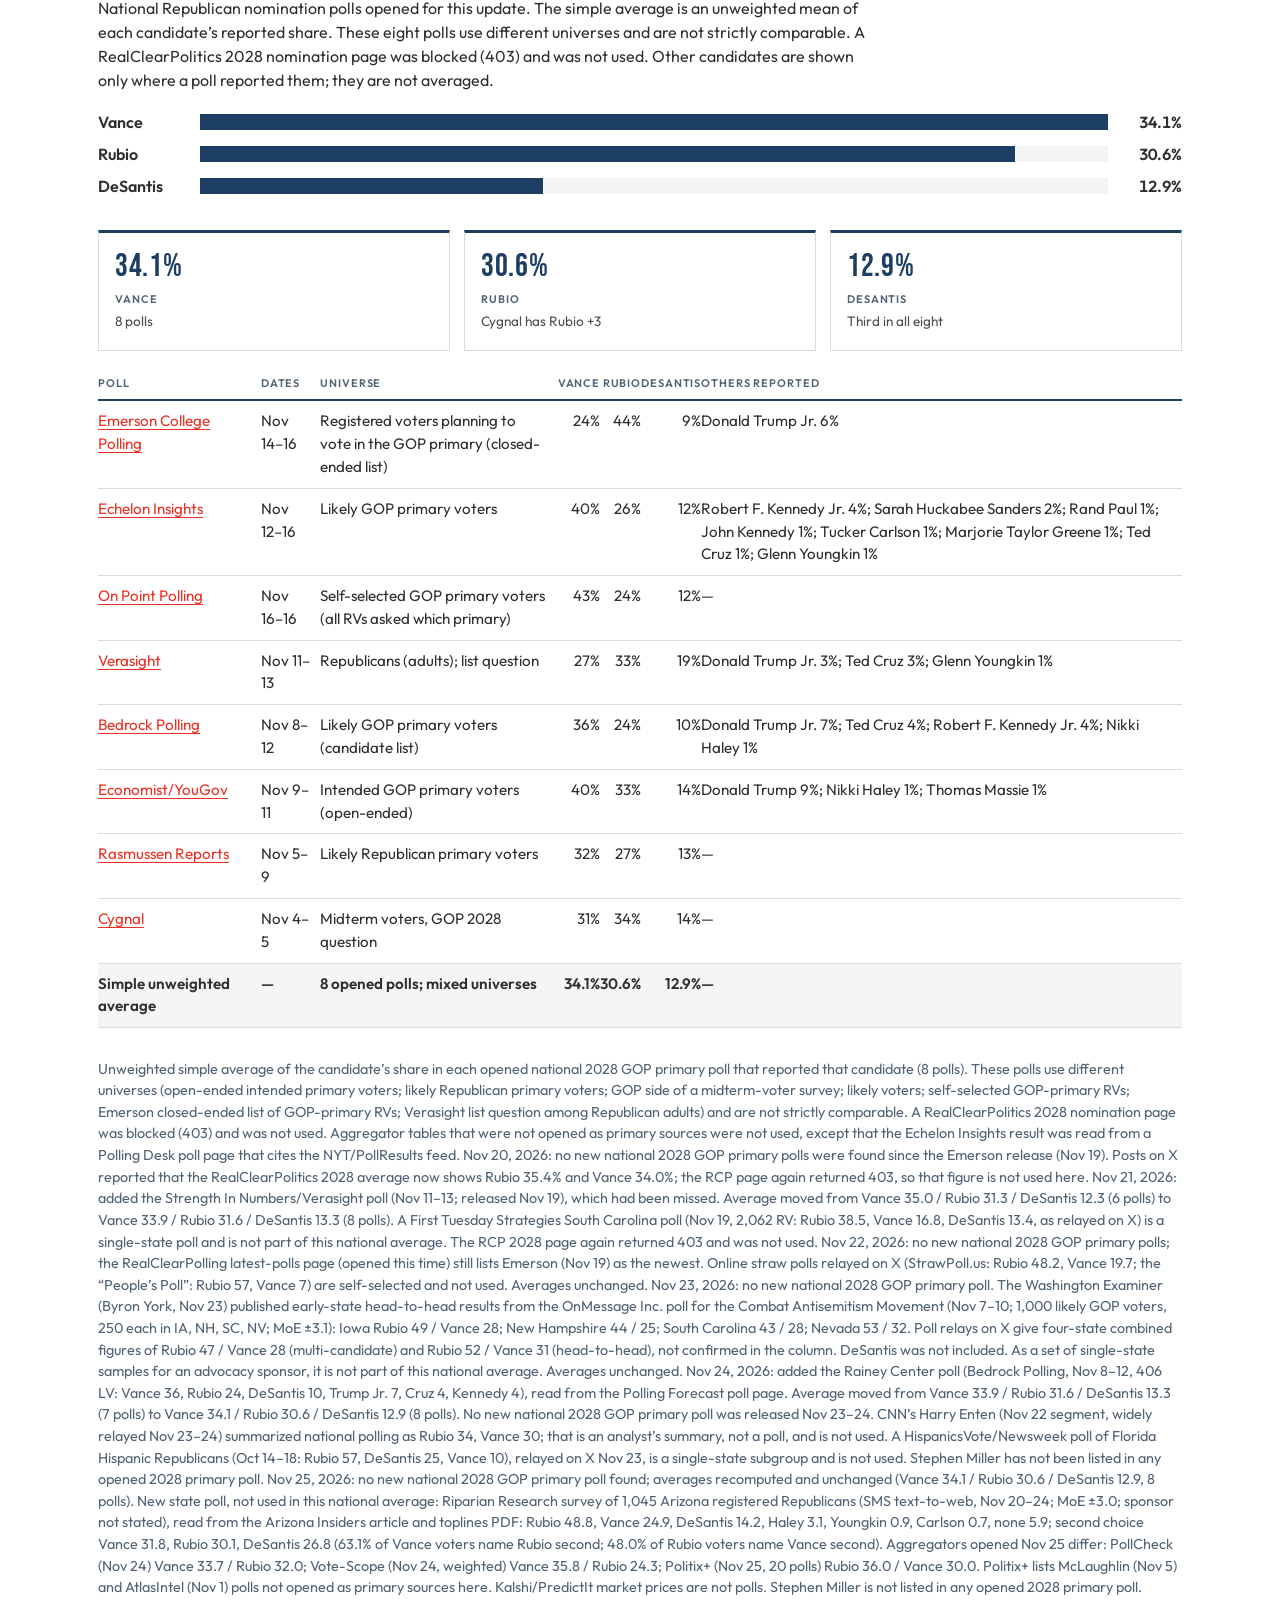
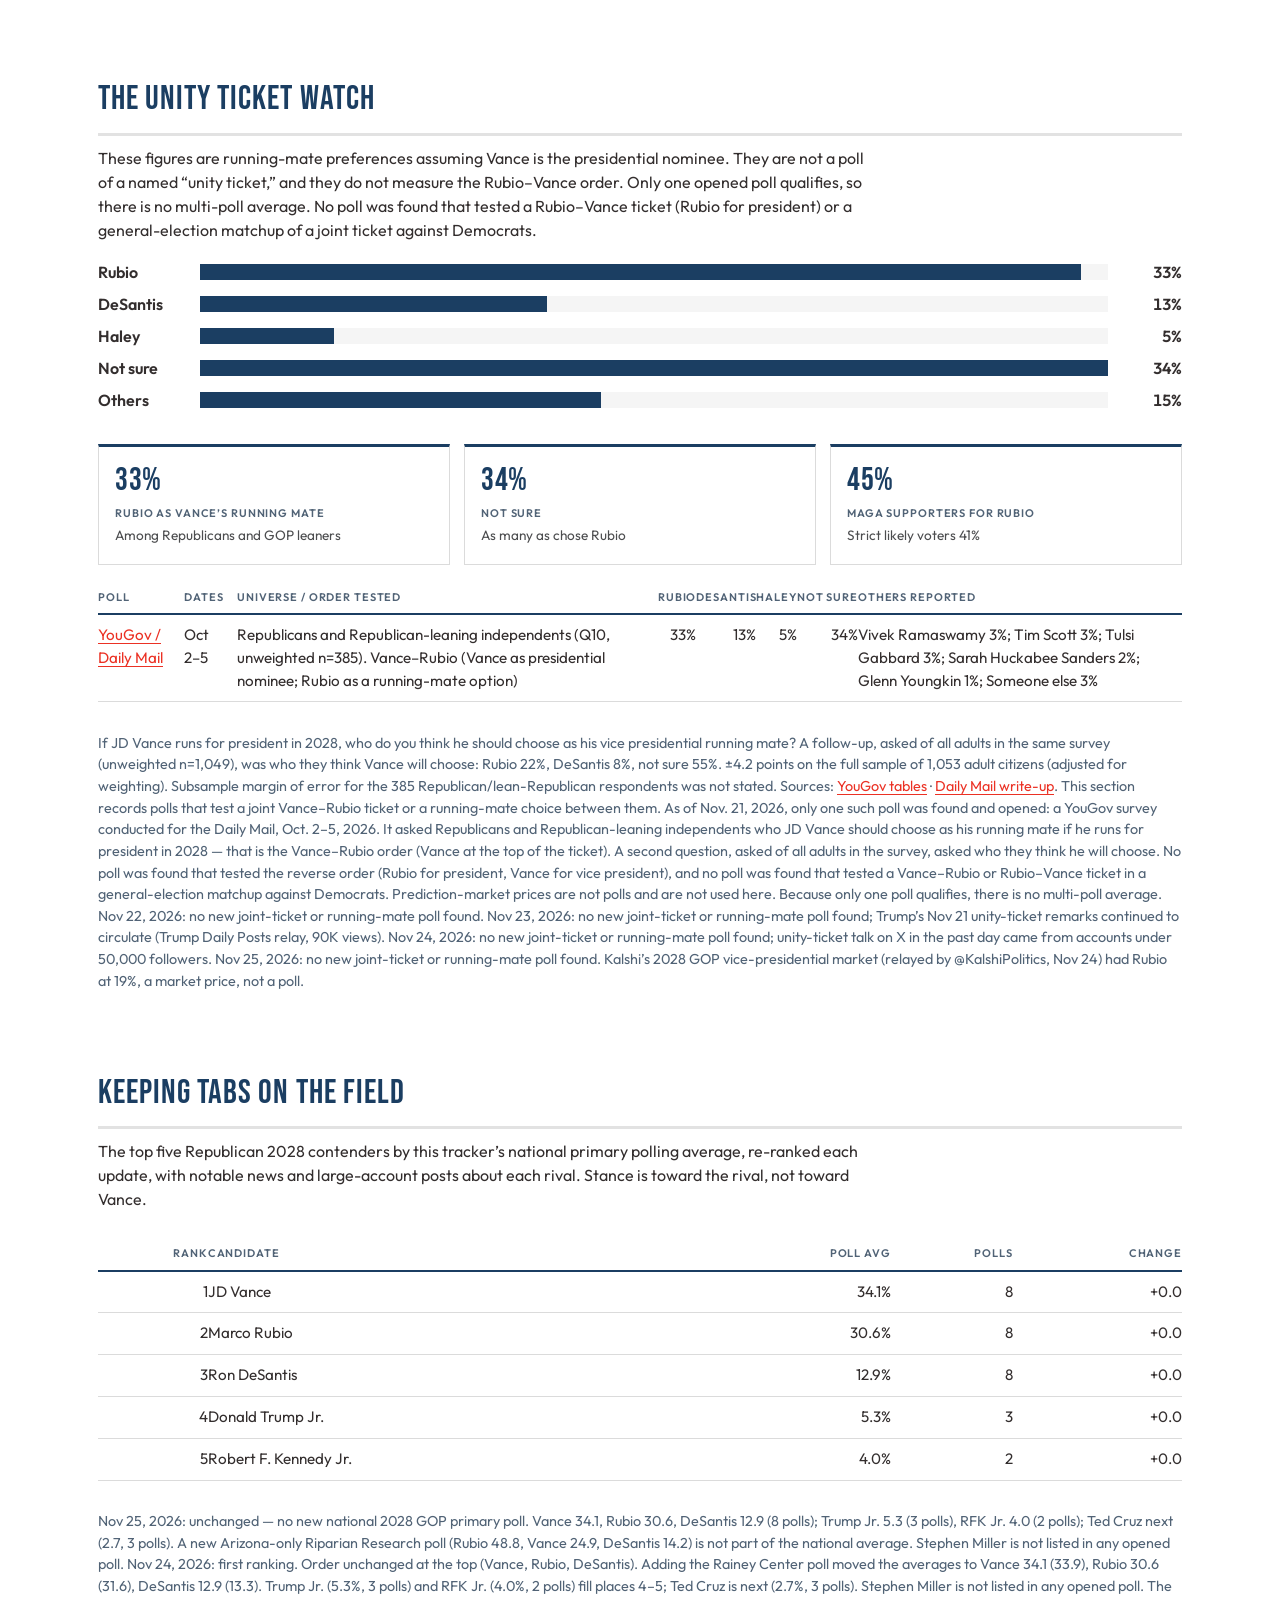
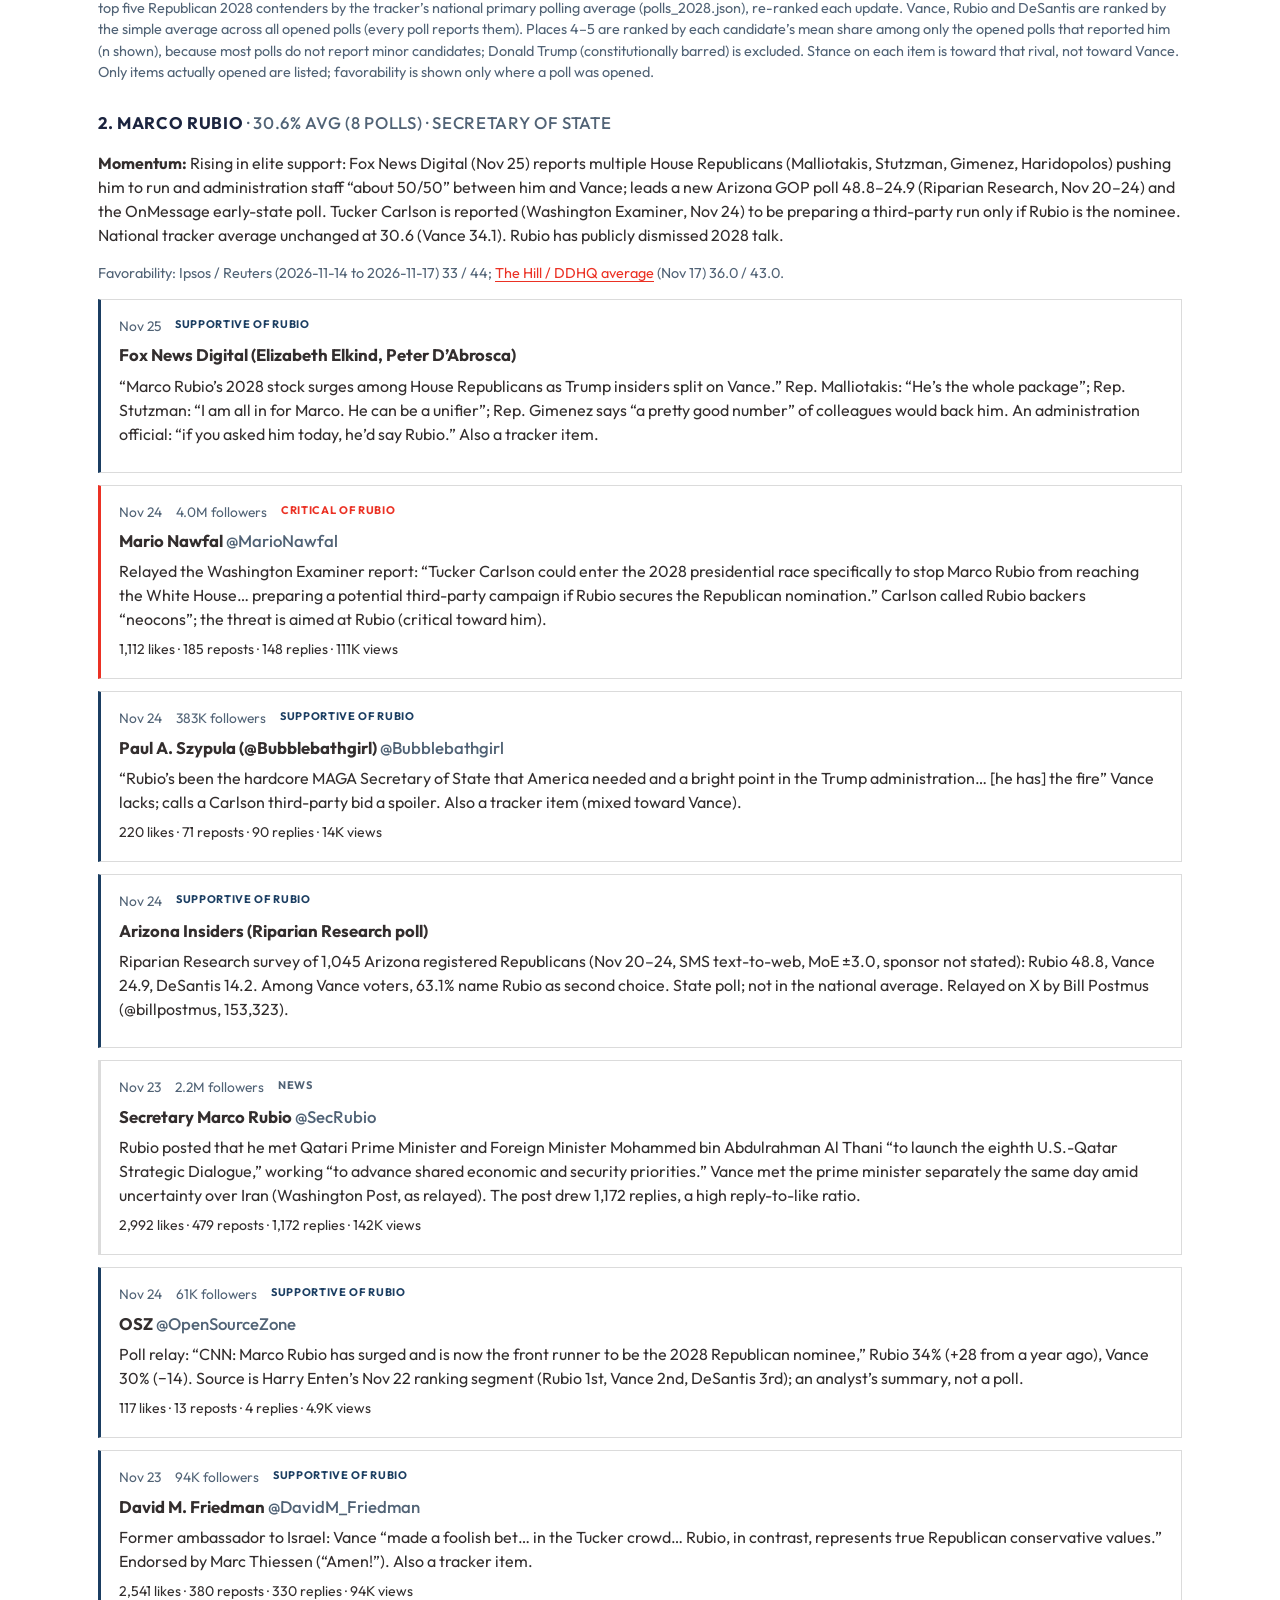
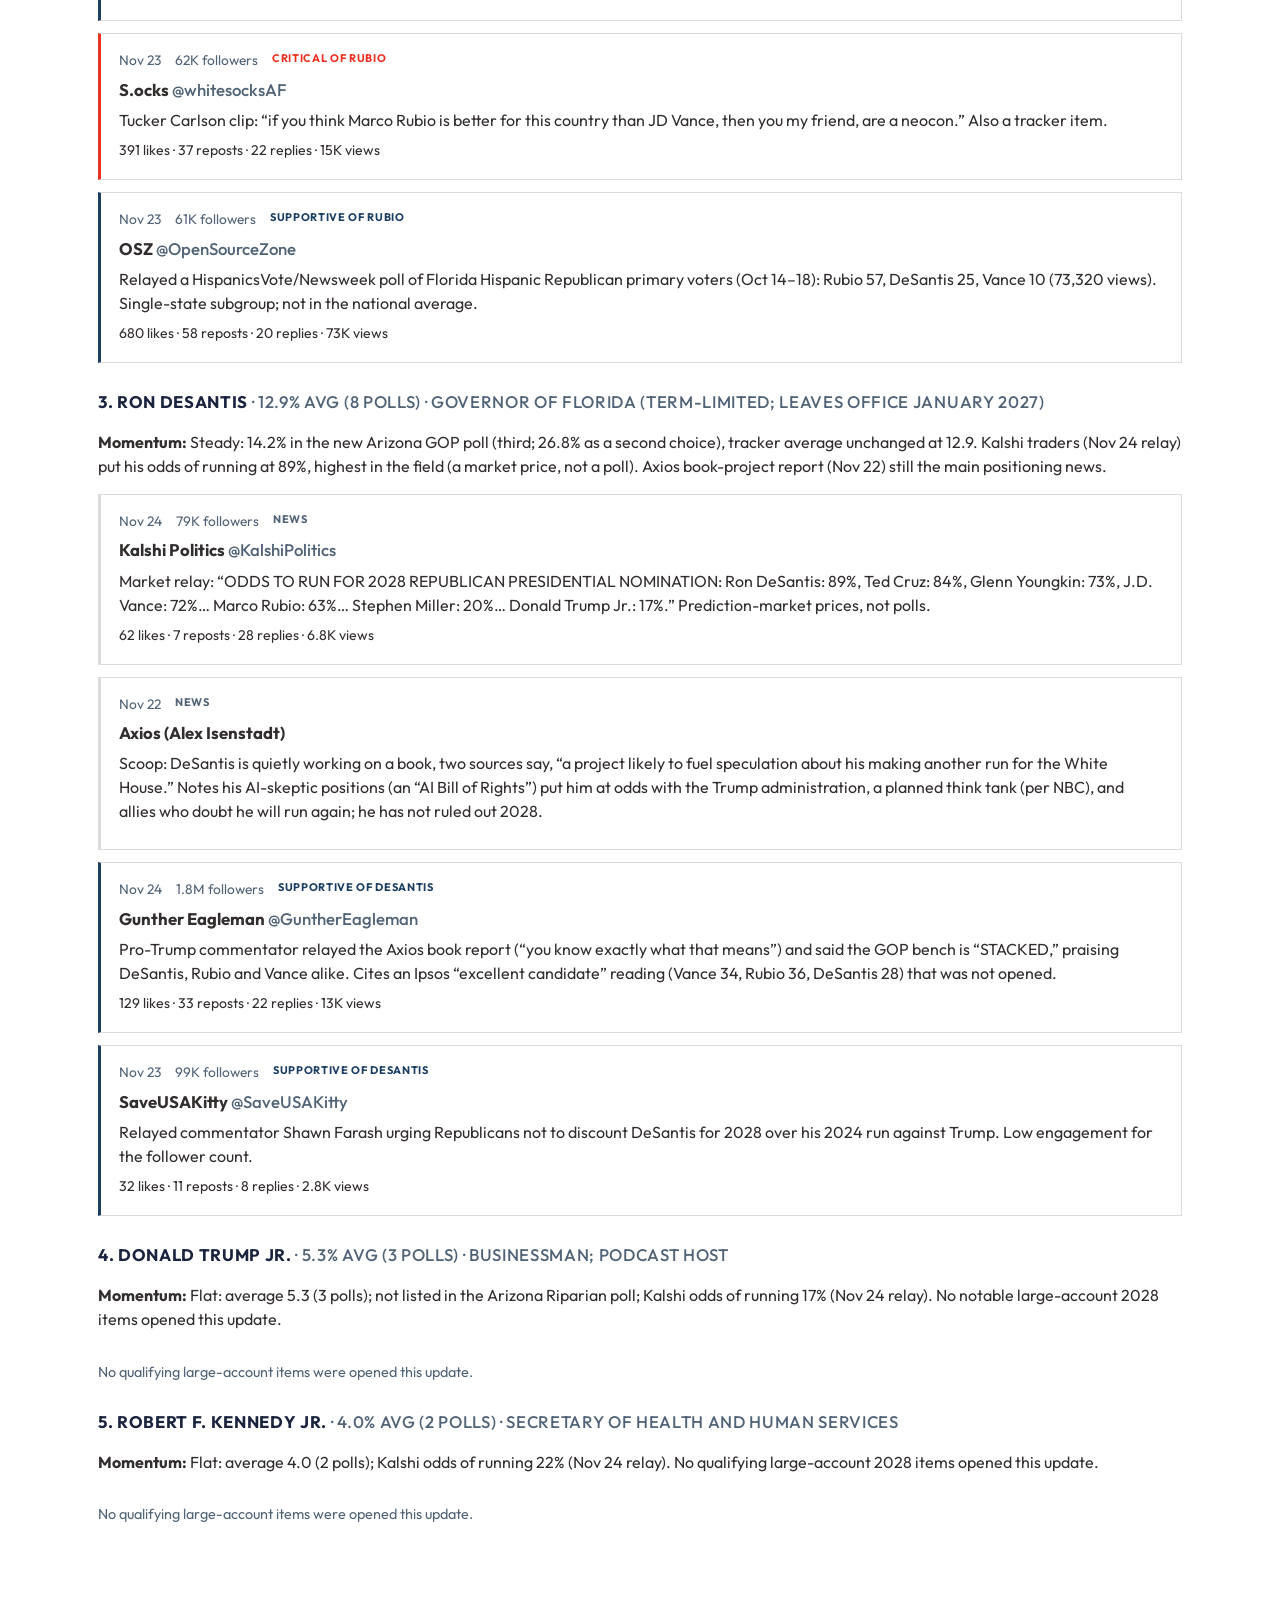
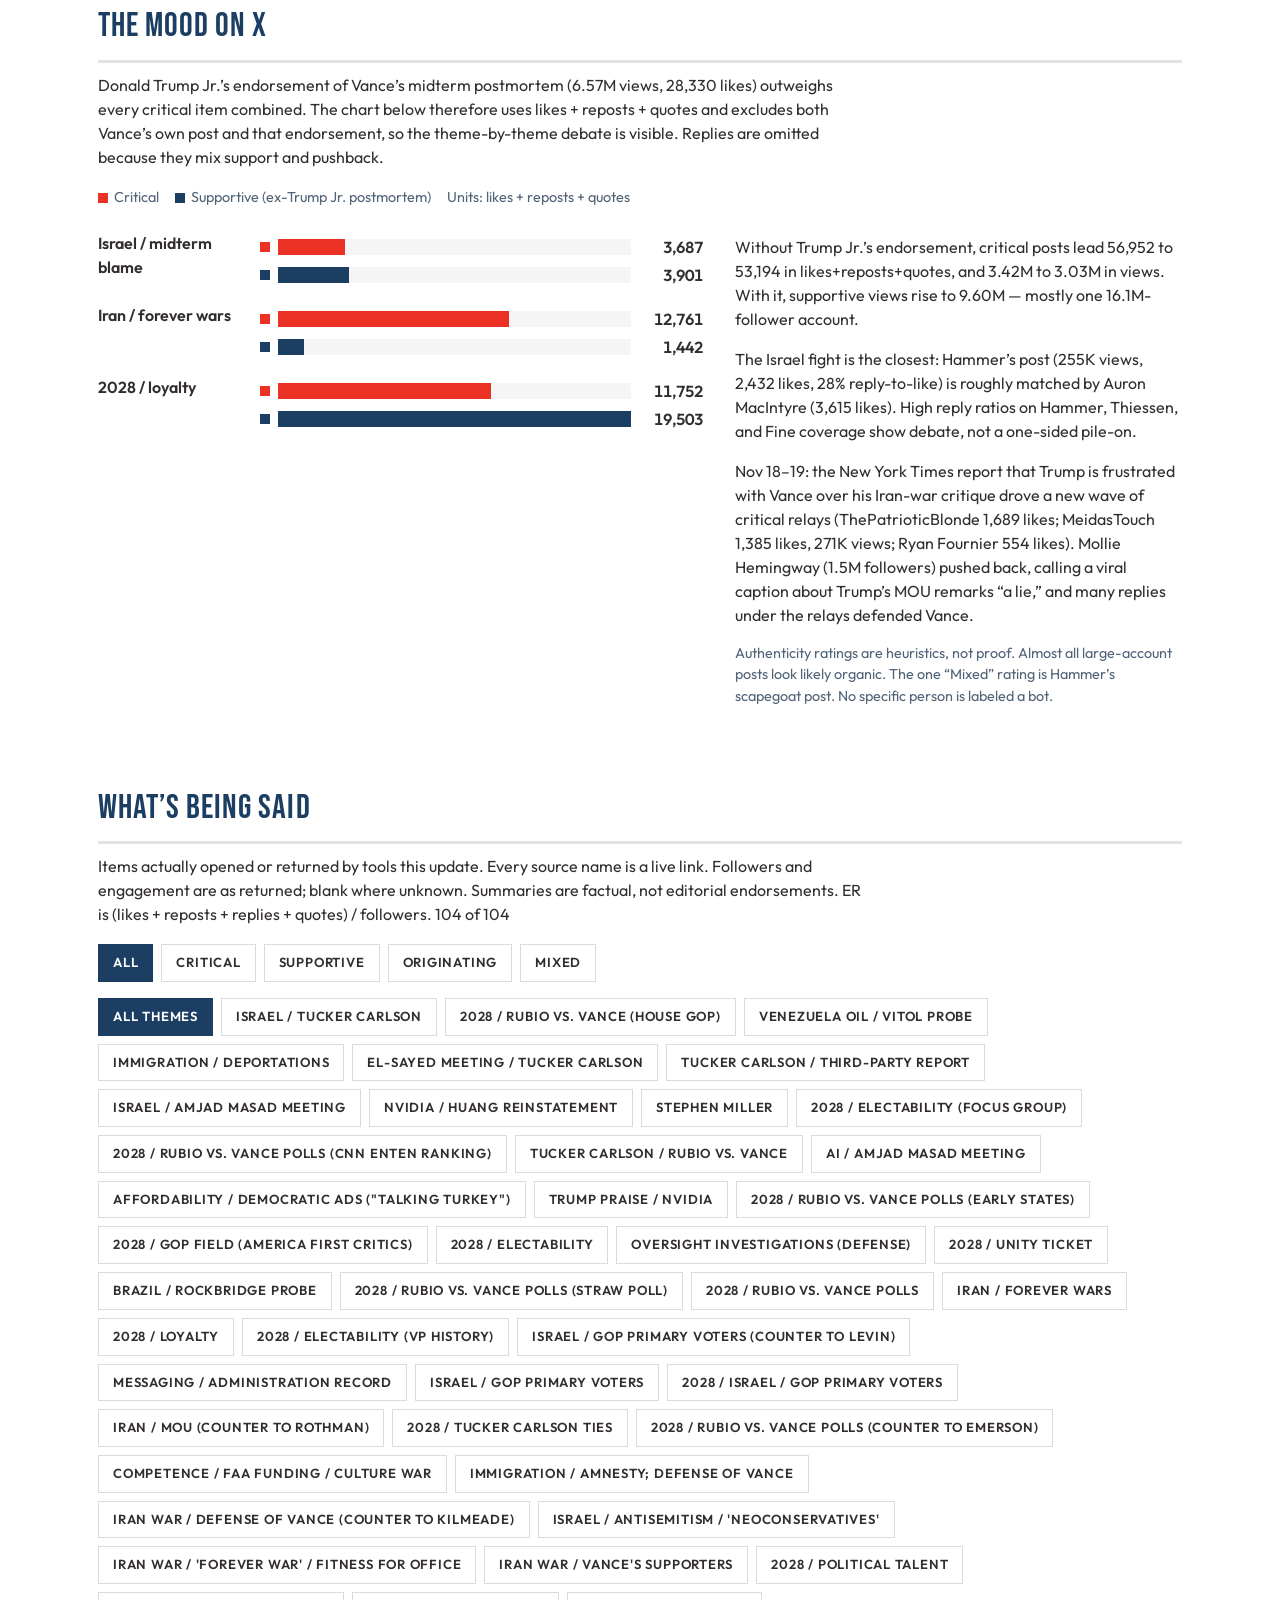
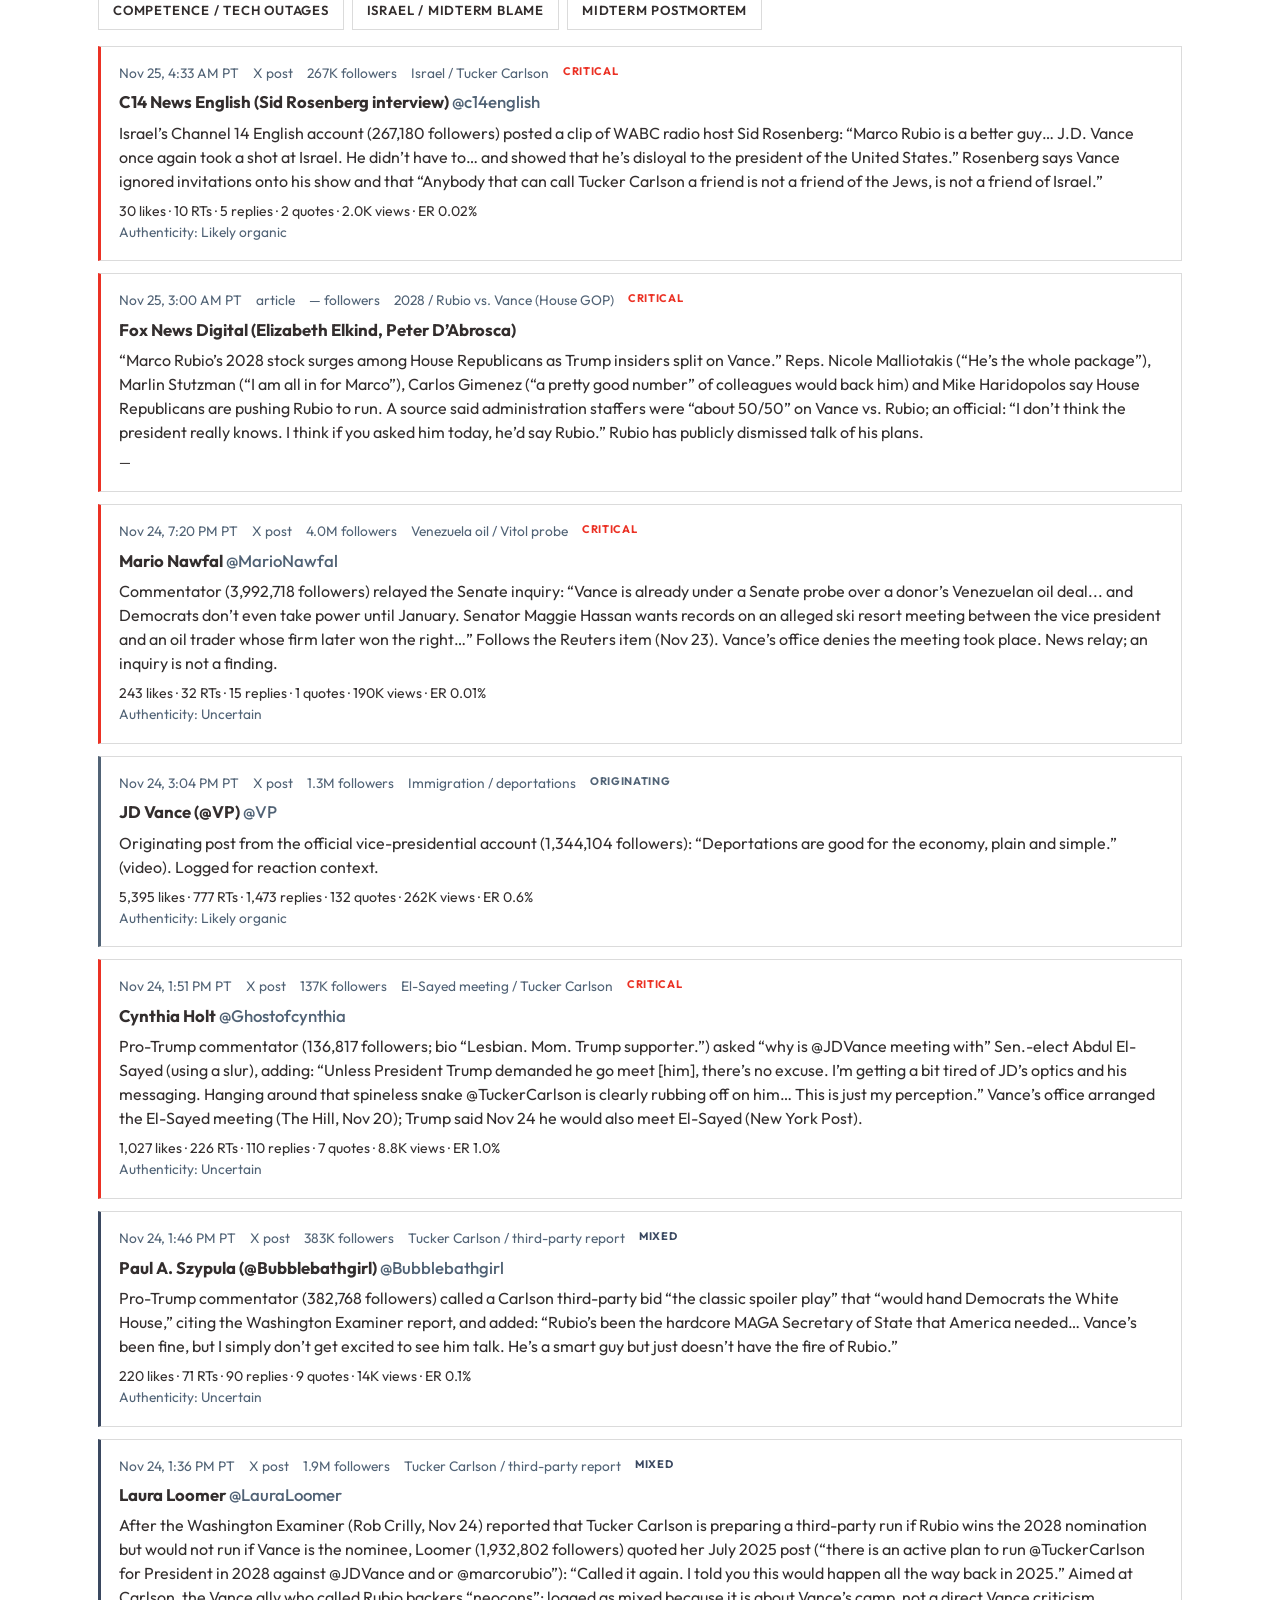
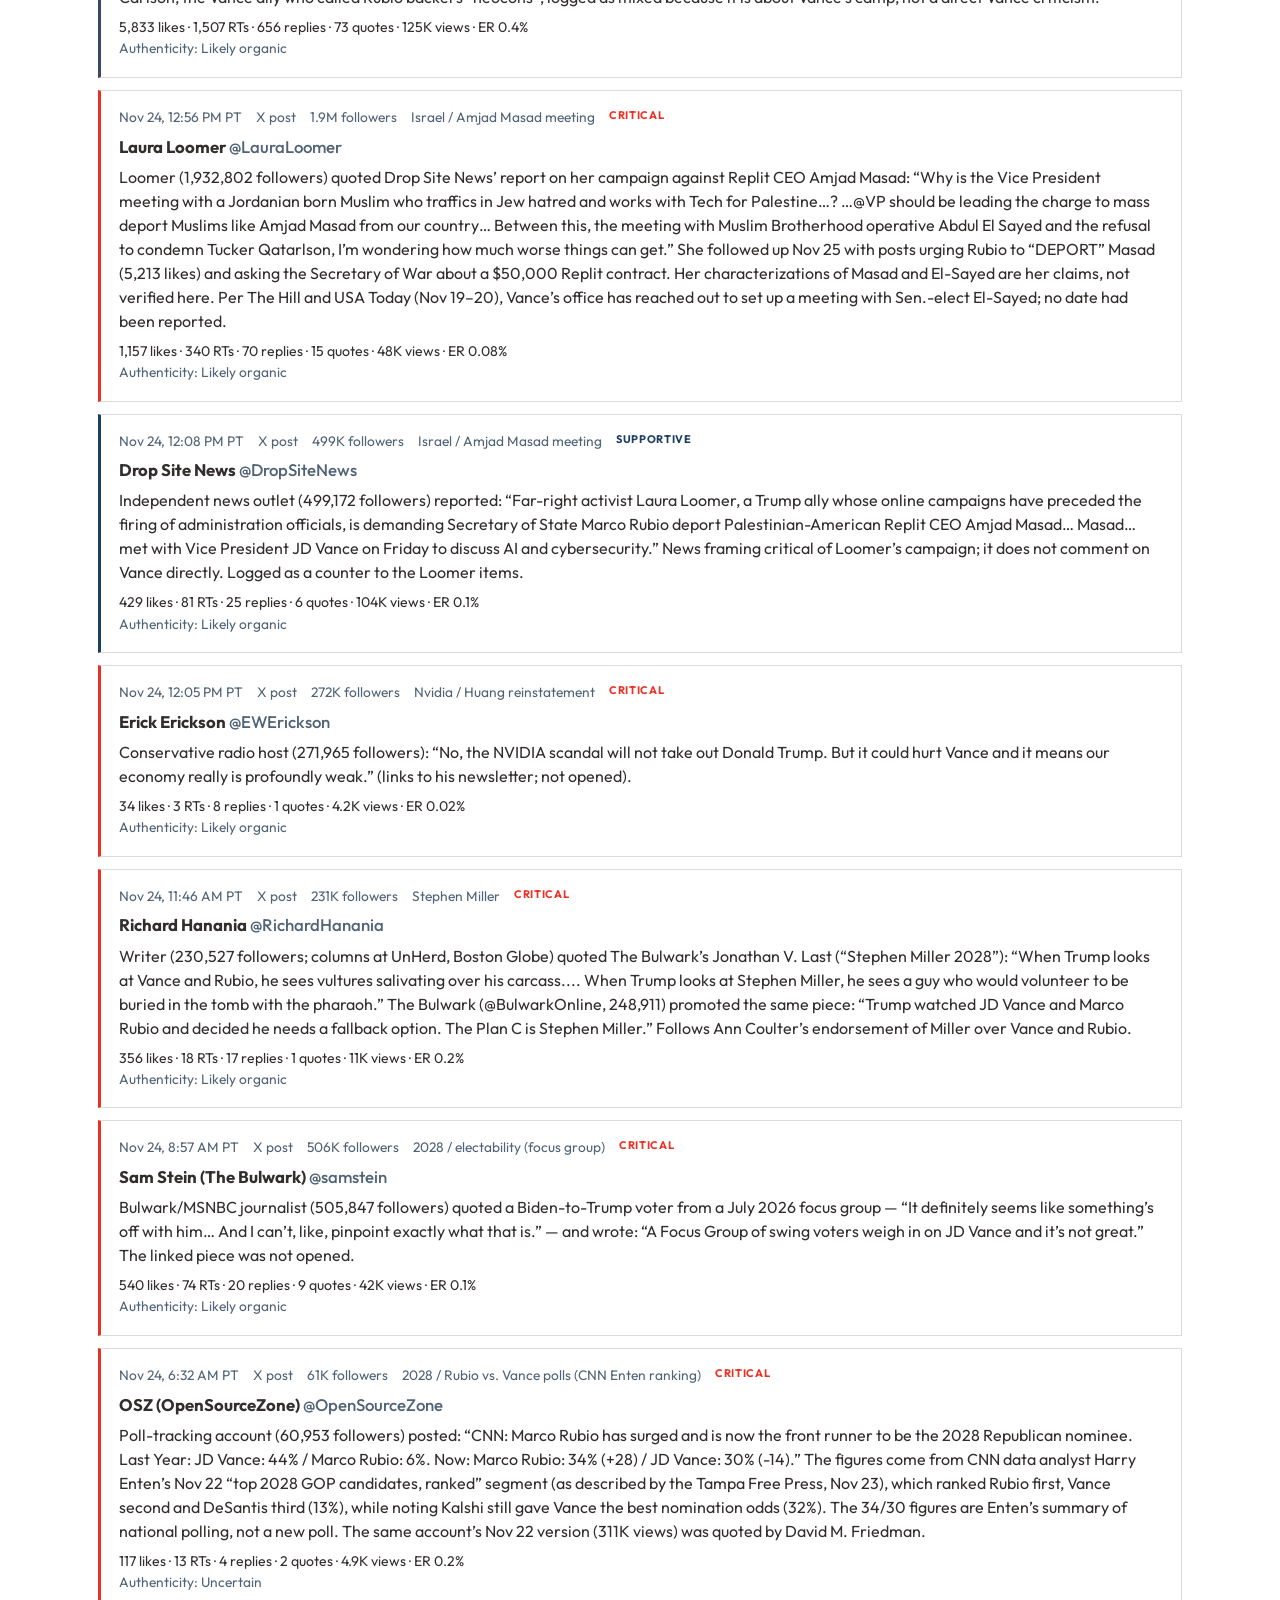
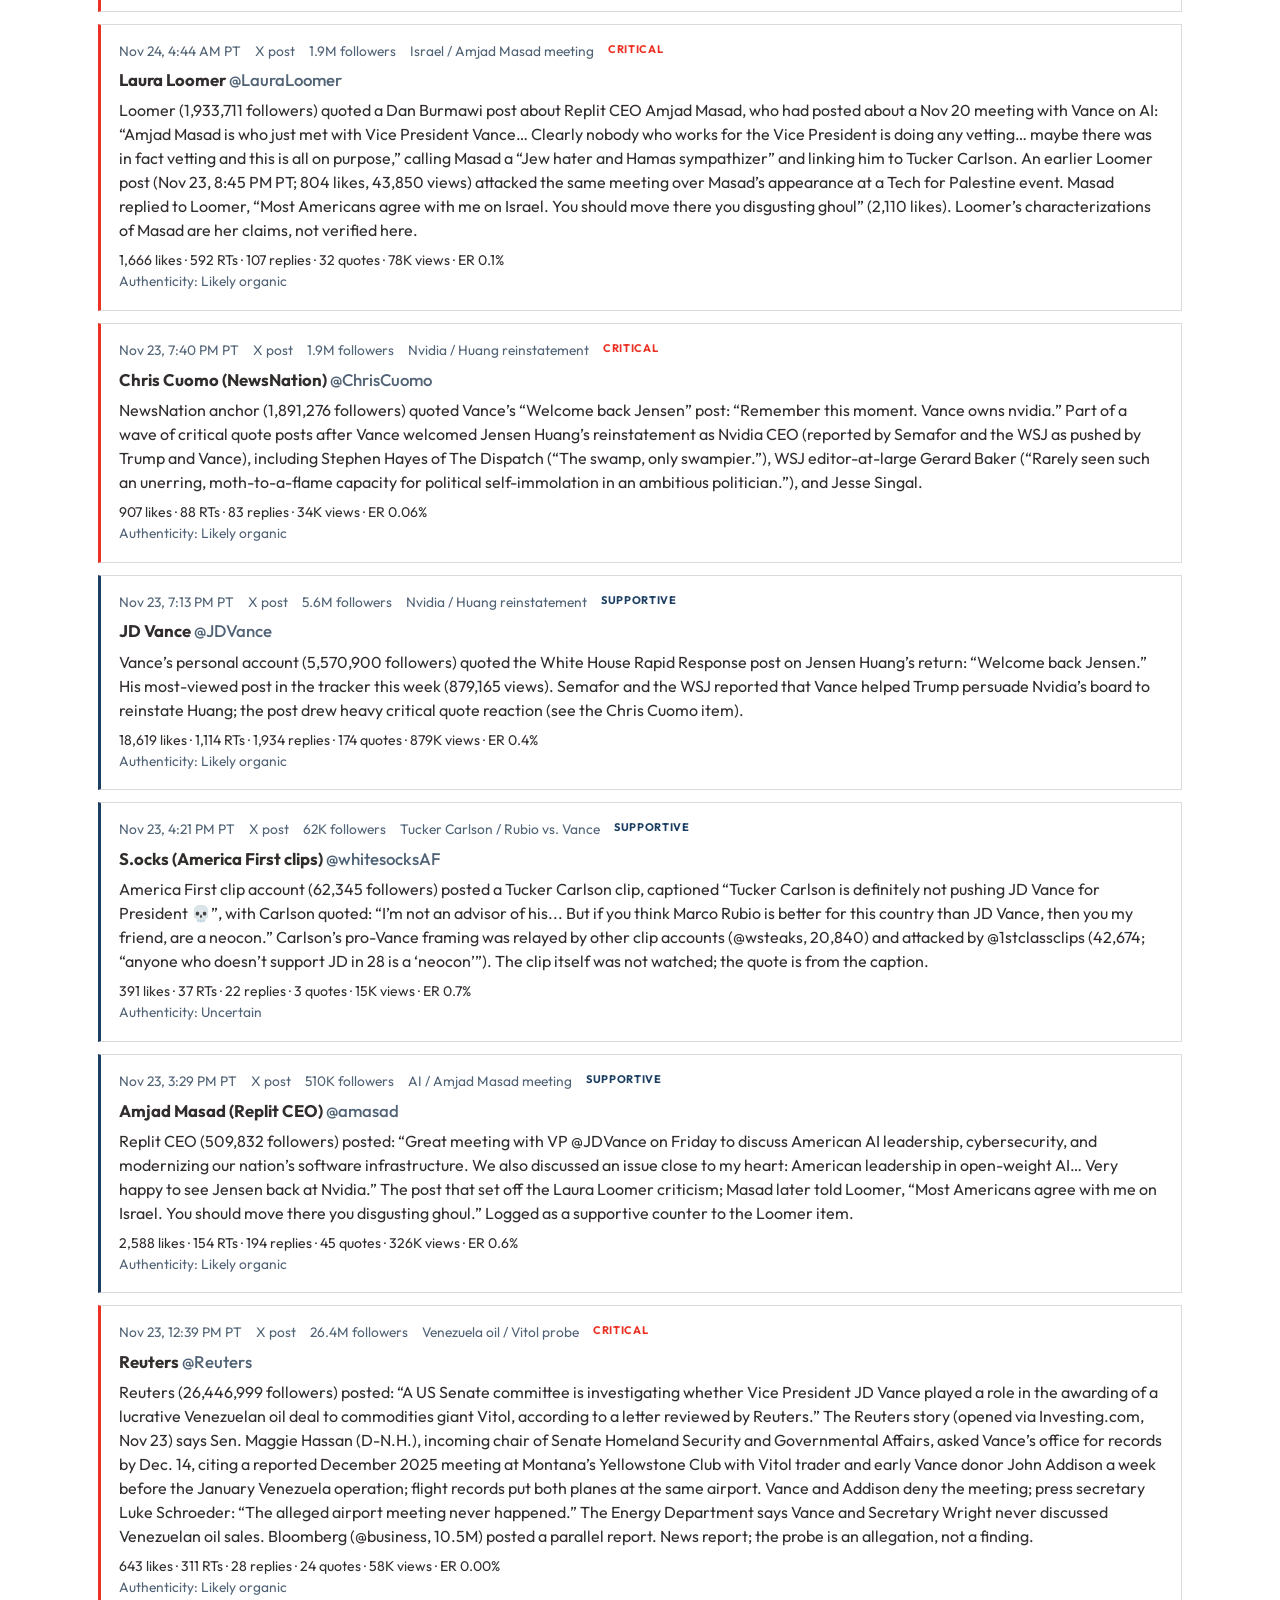
==== commit 33ea526a: "Update JD Vance Tracker site" ====
--- a/index.html
+++ b/index.html
@@ -16,22 +16,22 @@
   <header class="site-top">
     <div class="wrap nav-row">
       <a class="wordmark" href="index.html">JD Vance Tracker</a>
-      <nav class="site-nav" aria-label="Site"><a href="index.html" aria-current="page">Tracker</a><a href="bio.html">Biography</a><a href="bio.html#critic-to-ally">Critic to ally</a><a href="myths.html">Myths vs. facts</a><a href="media.html">Media</a><a href="opposition.html">Top opposition</a><a href="index.html#favorability">Polls</a></nav>
+      <nav class="site-nav" aria-label="Site"><a href="index.html" aria-current="page">Tracker</a><a href="bio.html">The Story</a><a href="bio.html#critic-to-ally">The Turn</a><a href="myths.html">Myths, Meet Facts</a><a href="media.html">Highlights</a><a href="opposition.html">The Critics</a><a href="index.html#favorability">The Scoreboard</a></nav>
     </div>
   </header>
   <section class="hero" aria-label="Introduction">
     <div class="hero-copy">
-      <p class="kicker">Unofficial polling &amp; coverage tracker</p>
+      <p class="kicker">The unofficial JD watch</p>
       <h1>JD Vance Tracker</h1>
       <p class="dek">Polls, large-account posts, and a sourced biography — after the Nov. 3, 2026 midterms.</p>
       <p class="updated">Last updated November 25, 2026, 8:15 AM PT</p>
       <div class="hero-actions">
-        <a class="btn solid" href="#favorability">See the polls</a>
-        <a class="btn" href="bio.html">Read the biography</a>
-        <a class="btn" href="opposition.html">Top opposition</a>
-        <a class="btn" href="#rivals">Rival watch</a>
-        <a class="btn" href="myths.html">Myths vs. facts</a>
-        <a class="btn" href="media.html">Media &amp; memes</a>
+        <a class="btn solid" href="#favorability">See the scoreboard</a>
+        <a class="btn" href="bio.html">Read his story</a>
+        <a class="btn" href="opposition.html">The Critics</a>
+        <a class="btn" href="#rivals">The Field</a>
+        <a class="btn" href="myths.html">Myths, Meet Facts</a>
+        <a class="btn" href="media.html">VP’s Media Highlights</a>
       </div>
     </div>
     <div class="hero-photo">
@@ -53,8 +53,8 @@
     </div>
     
     <section class="block" id="top3">
-      <h2>Top 3 this week</h2>
-      <p class="lede">The three biggest JD Vance headlines and official posts over the past few days (Nov 23–25, 2026). Each links directly to the verified report or post.</p>
+      <h2>JD’s Top 3 This Week</h2>
+      <p class="lede">The three biggest JD Vance headlines and official posts of the past few days (Nov 23–25, 2026). Each one links straight to the verified report or post.</p>
       <div class="top3-grid">
         <article class="top3-card">
               <div class="top3-meta"><span class="top3-kind">X post &amp; coverage</span><span>Nov 23, 7:13 PM PT · follow-up Nov 25</span></div>
@@ -83,7 +83,7 @@
     
     
     <section class="block" id="favorability">
-      <h2>Favorability</h2>
+      <h2>How America Sees the VP</h2>
       <p class="lede">National favorable / unfavorable. Only polls from pages opened for this update are listed. A simple unweighted average of the 10 polls in the RCP table matches RCP’s published average: 39.5% favorable, 51.7% unfavorable (net -12.2). The Hill/DDHQ estimate (38.0 / 53.8, net -15.8, as of Nov 25) is more unfavorable because it folds in adult-universe splits.</p>
       <div class="scroll">
         <table>
@@ -272,7 +272,7 @@
     
     
     <section class="block" id="primary">
-      <h2>2028 GOP primary</h2>
+      <h2>The 2028 Race</h2>
       <p class="lede">National Republican nomination polls opened for this update. The simple average is an unweighted mean of each candidate’s reported share. These eight polls use different universes and are not strictly comparable. A RealClearPolitics 2028 nomination page was blocked (403) and was not used. Other candidates are shown only where a poll reported them; they are not averaged.</p>
       <div class="bars"><div class="bar-row">
               <div class="bar-name">Vance</div>
@@ -379,7 +379,7 @@
     
     
     <section class="block" id="ticket">
-      <h2>Unity ticket</h2>
+      <h2>The Unity Ticket Watch</h2>
       <p class="lede">These figures are running-mate preferences assuming Vance is the presidential nominee. They are not a poll of a named “unity ticket,” and they do not measure the Rubio–Vance order. Only one opened poll qualifies, so there is no multi-poll average. No poll was found that tested a Rubio–Vance ticket (Rubio for president) or a general-election matchup of a joint ticket against Democrats.</p>
       <div class="bars"><div class="bar-row">
               <div class="bar-name">Rubio</div>
@@ -433,7 +433,7 @@
     
     
     <section class="block" id="rivals">
-      <h2>Rival watch</h2>
+      <h2>Keeping Tabs on the Field</h2>
       <p class="lede">The top five Republican 2028 contenders by this tracker’s national primary polling average, re-ranked each update, with notable news and large-account posts about each rival. Stance is toward the rival, not toward Vance.</p>
       <div class="scroll">
         <table>
@@ -618,7 +618,7 @@
     
     
     <section class="block" id="sentiment">
-      <h2>Sentiment overview</h2>
+      <h2>The Mood on X</h2>
       <p class="lede">Donald Trump Jr.’s endorsement of Vance’s midterm postmortem (6.57M views, 28,330 likes) outweighs every critical item combined. The chart below therefore uses likes + reposts + quotes and excludes both Vance’s own post and that endorsement, so the theme-by-theme debate is visible. Replies are omitted because they mix support and pushback.</p>
       <div class="legend"><span><span class="swatch crit"></span> Critical</span><span><span class="swatch supp"></span> Supportive (ex-Trump Jr. postmortem)</span><span>Units: likes + reposts + quotes</span></div>
       <div class="two">
@@ -652,7 +652,7 @@
     
     
     <section class="block" id="feed">
-      <h2>Latest posts &amp; articles</h2>
+      <h2>What’s Being Said</h2>
       <p class="lede">Items actually opened or returned by tools this update. Every source name is a live link. Followers and engagement are as returned; blank where unknown. Summaries are factual, not editorial endorsements. ER is (likes + reposts + replies + quotes) / followers. <span id="feed-count"></span></p>
       <div class="filters" role="group" aria-label="Filter by stance">
         <button class="filter active" type="button" data-filter-stance="all" aria-pressed="true">All</button>
@@ -1920,13 +1920,13 @@
     
     
     <section class="block" id="lighter">
-      <h2>Media &amp; official meme</h2>
+      <h2>A Lighter Moment from the VP</h2>
       <div class="meme-spot">
         <div class="meme-spot-grid">
           <div>
             <h3>Official X post from JD Vance</h3>
             <p>A lighter moment from Vice President Vance’s own feed on Nov. 23, 2026 (8,280 likes, 839K views). Only memes posted directly by JD Vance or official accounts are embedded here, with full credit and original links.</p>
-            <p class="fine">Credit: JD Vance (<code>@JDVance</code>) · Nov. 23, 2026 · <a href="https://x.com/JDVance/status/2125007337433838065">Original X post</a> · <a href="media.html">Open full Media gallery &amp; memes</a></p>
+            <p class="fine">Credit: JD Vance (<code>@JDVance</code>) · Nov. 23, 2026 · <a href="https://x.com/JDVance/status/2125007337433838065">Original X post</a> · <a href="media.html">Open VP’s Media Highlights</a></p>
           </div>
           <div>
             <blockquote class="twitter-tweet" data-dnt="true"><p lang="zxx" dir="ltr"><a href="https://t.co/dHqnOzNGrG">pic.twitter.com/dHqnOzNGrG</a></p>&mdash; JD Vance (@JDVance) <a href="https://x.com/JDVance/status/2125007337433838065?ref_src=twsrc%5Etfw">November 23, 2026</a></blockquote>
@@ -1937,7 +1937,7 @@
     
     
     <section class="block" id="methodology">
-      <h2>Methodology</h2>
+      <h2>How We Track It</h2>
       <p>This is an unofficial supporter site that tracks public polling and large-account posts and outlet coverage concerning Vice President JD Vance. It was independently created by supporters of JD Vance. It is not affiliated with, authorized, or endorsed by JD Vance, his office, any campaign, committee, or the White House, and it is not a scientific sample of all public opinion. No funds are solicited or accepted.</p>
       <p>Items are included only when a source page or post was opened for this update. Every item has a source link. Follower counts and engagement figures are as returned by the source; they are left blank when unknown. Summaries are factual descriptions, not endorsements.</p>
       <p>X posts are generally from accounts with 50,000 or more followers, or from a notable official or outlet. Authenticity ratings (Likely organic, Mixed, or Signs of inauthentic amplification) are heuristics based on visible signals such as account age, follower and following mix, default avatars, digit handles, posting volume, duplicate wording, and engagement that is out of line with the account. They are not proof, and no specific person is labeled a bot.</p>
@@ -1950,9 +1950,10 @@
 
   <footer class="site">
     <div class="wrap">
-      <p class="disclaimer">Unofficial supporter site. Independently created by supporters of JD Vance. Not affiliated with, authorized, or endorsed by JD Vance, his office, any campaign, committee, or the White House. No funds are solicited or accepted. Local photos are public-domain U.S. government works or Creative Commons–licensed with attribution.</p>
+      <p class="disclaimer">Unofficial supporter site. Independently created by supporters of JD Vance. Not affiliated with, authorized, or endorsed by JD Vance, his office, any campaign, committee, or the White House. No funds are solicited or accepted.</p>
       <p>Polling and sentiment figures are recorded as published; authenticity ratings are heuristics, not proof.</p>
-      <p><a href="index.html">Tracker</a> · <a href="bio.html">Biography</a> · <a href="myths.html">Myths vs. facts</a> · <a href="media.html">Media</a> · <a href="opposition.html">Top opposition</a> · <a href="images/CREDITS.md">Photo credits</a></p>
+      
+      <p><a href="index.html">Tracker</a> · <a href="bio.html">The Story</a> · <a href="myths.html">Myths, Meet Facts</a> · <a href="media.html">Highlights</a> · <a href="opposition.html">The Critics</a> · <a href="media.html#photo-credits">Photo credits</a></p>
     </div>
   </footer>
   <script async src="https://platform.twitter.com/widgets.js" charset="utf-8"></script>
--- a/styles.css
+++ b/styles.css
@@ -733,3 +733,48 @@
 @media (max-width: 760px) {
   .top3-grid, .media-grid, .video-grid, .embed-grid, .meme-spot-grid { grid-template-columns: 1fr; }
 }
+
+.hero-disclaimer.compact {
+  padding: 8px 0;
+  font-size: 0.78rem;
+  color: var(--muted);
+}
+.hero-disclaimer.compact p { max-width: 54rem; }
+
+footer.site .photo-credits {
+  margin: 22px 0 18px;
+  padding-top: 18px;
+  border-top: 1px solid rgba(255,255,255,0.22);
+}
+footer.site .photo-credits h2 {
+  color: #fff;
+  font-family: var(--font-display);
+  font-size: 1.35rem;
+  letter-spacing: 0.06em;
+  font-weight: 400;
+  text-transform: none;
+  margin: 0 0 10px;
+}
+footer.site .photo-credits .credits-note {
+  margin: 0 0 12px;
+  max-width: 52rem;
+  font-size: 0.84rem;
+  color: rgba(255,255,255,0.82);
+}
+footer.site .photo-credits ul {
+  list-style: none;
+  margin: 0 0 12px;
+  padding: 0;
+  display: grid;
+  grid-template-columns: 1fr 1fr;
+  gap: 6px 28px;
+}
+footer.site .photo-credits li {
+  font-size: 0.8rem;
+  line-height: 1.4;
+  margin: 0;
+  color: rgba(255,255,255,0.88);
+}
+@media (max-width: 760px) {
+  footer.site .photo-credits ul { grid-template-columns: 1fr; }
+}
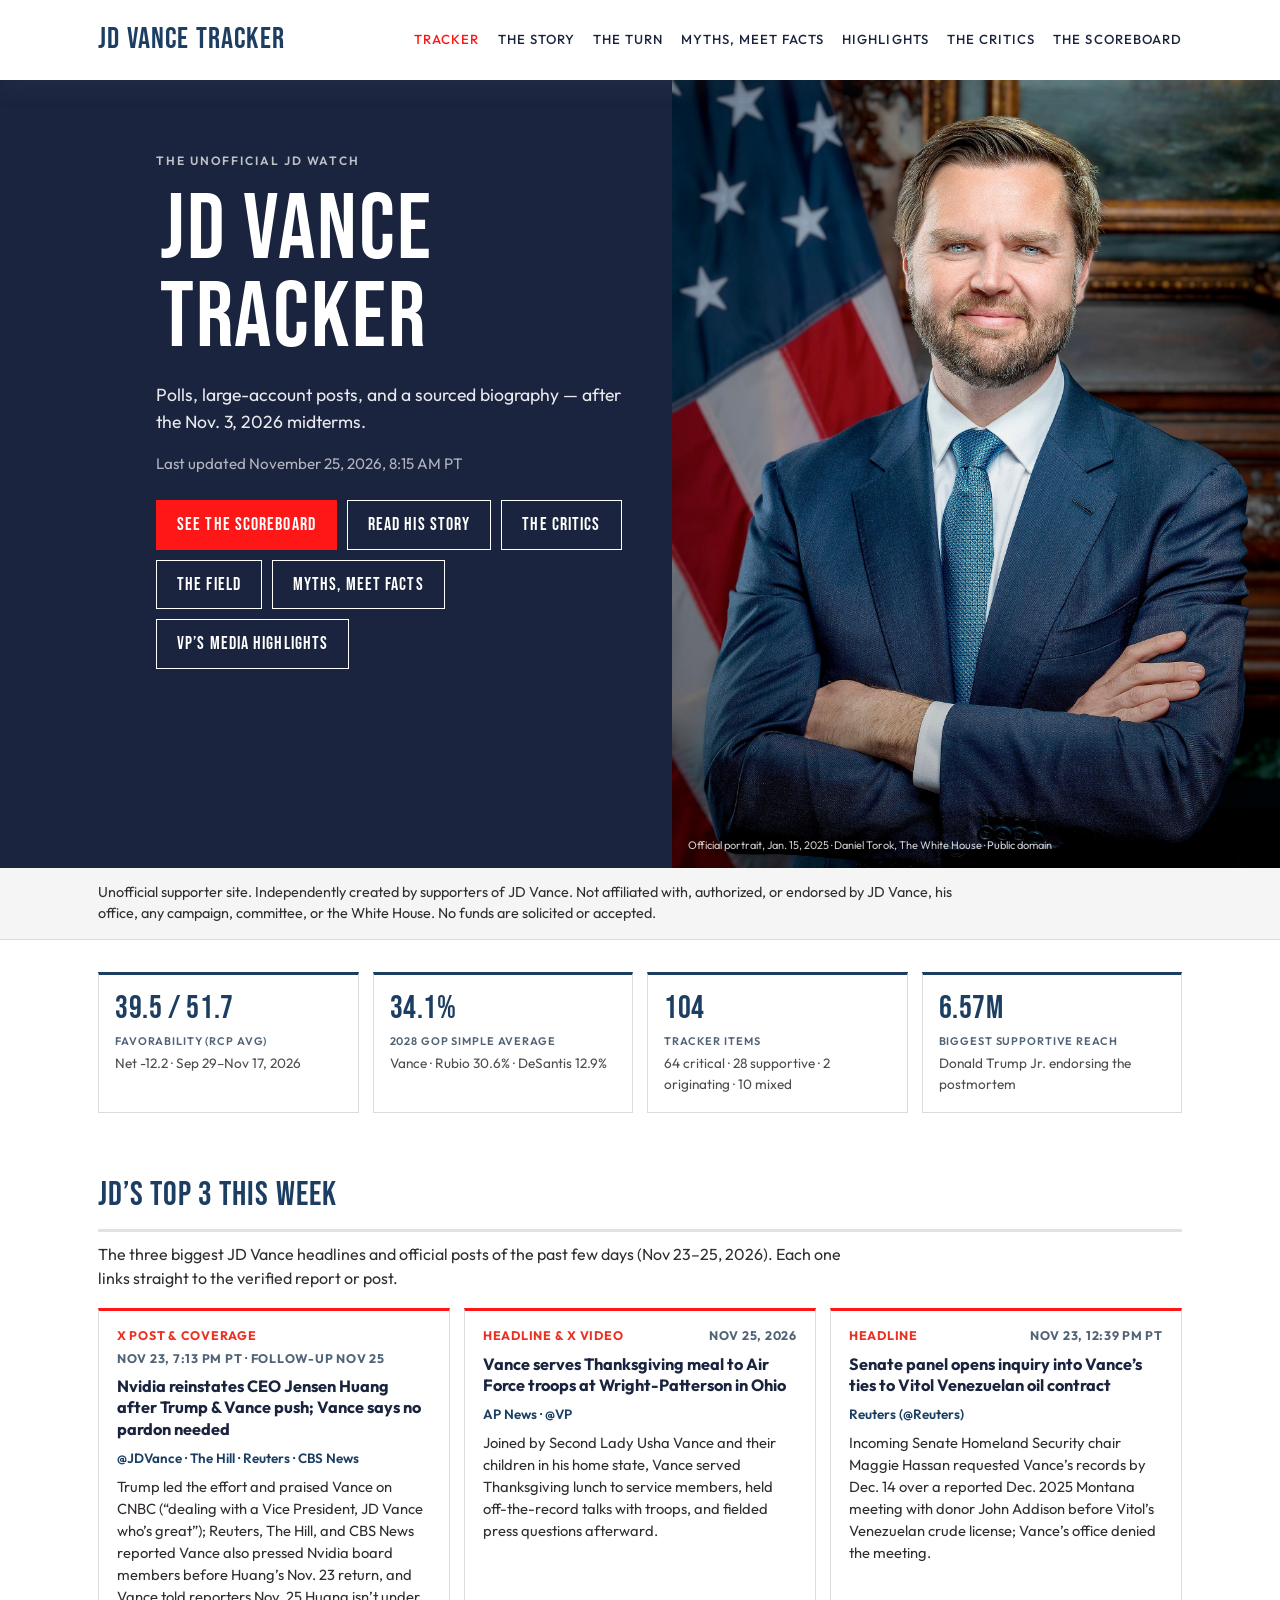
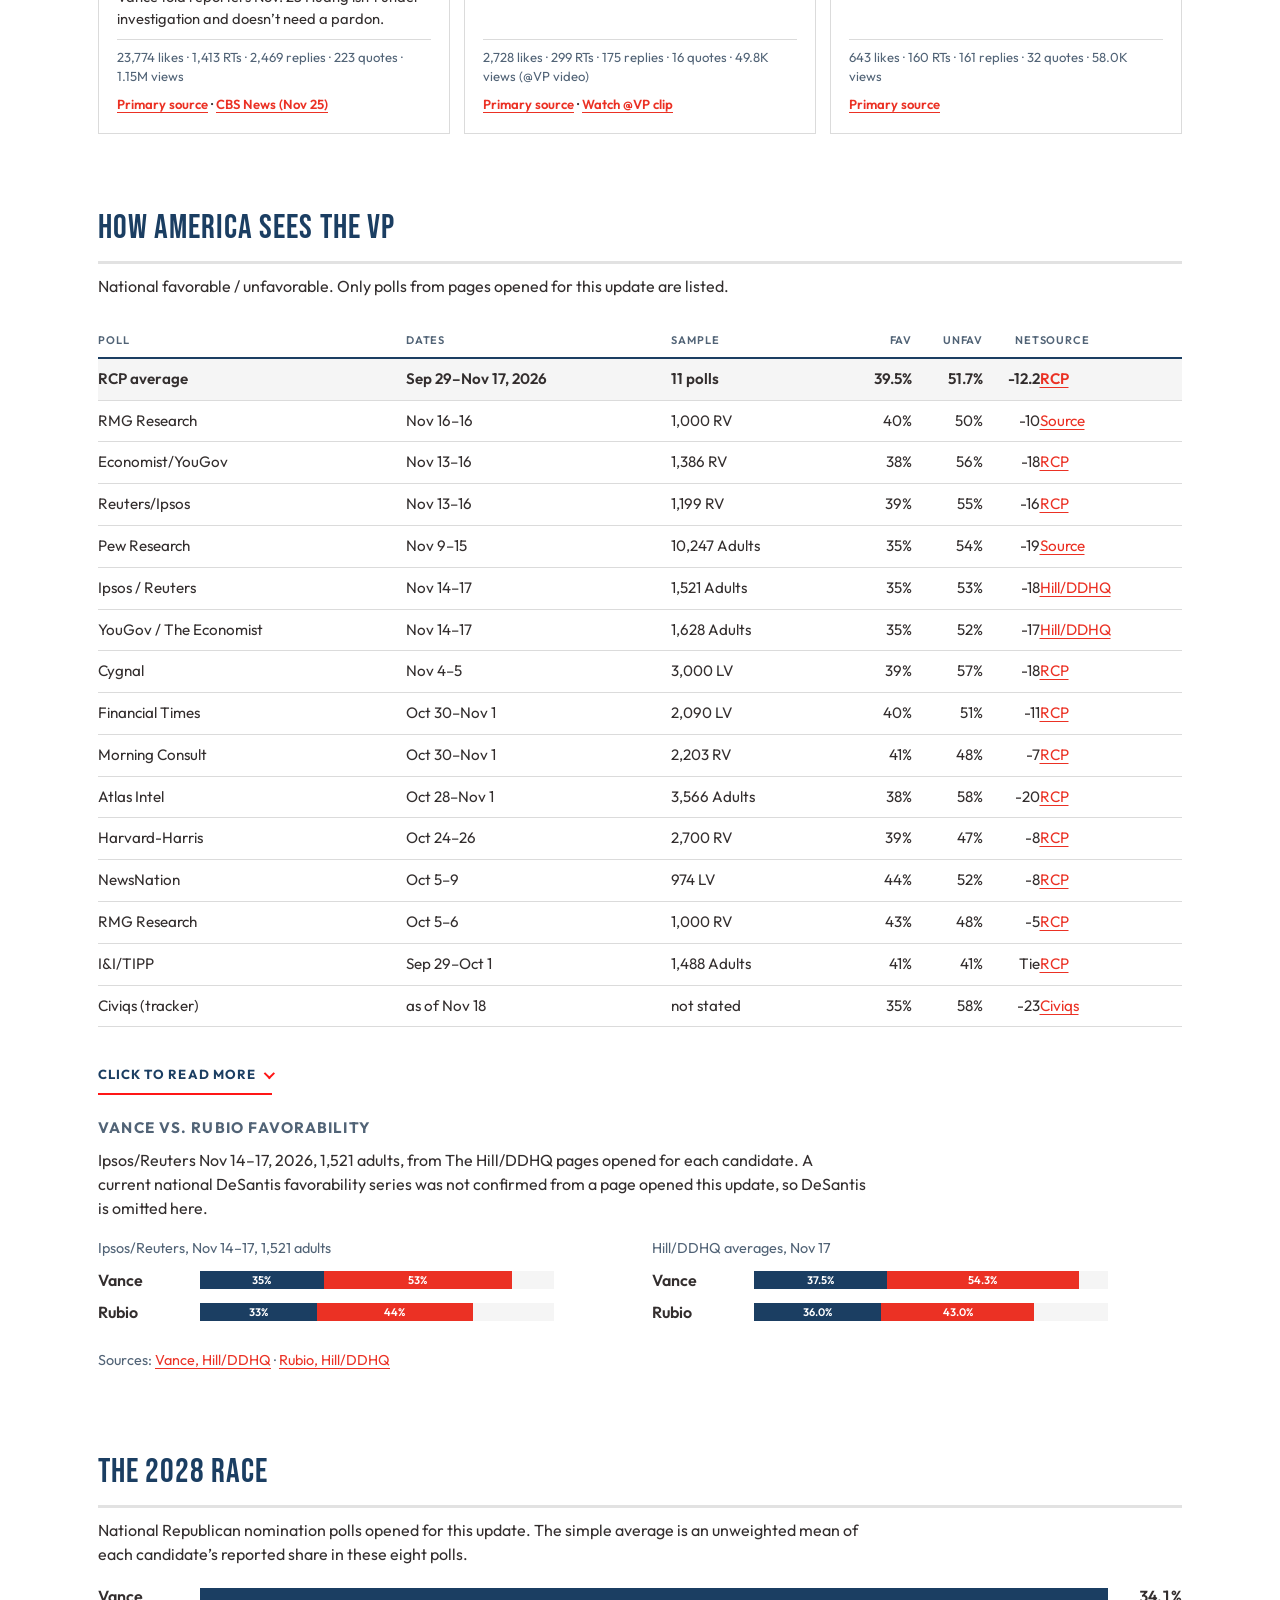
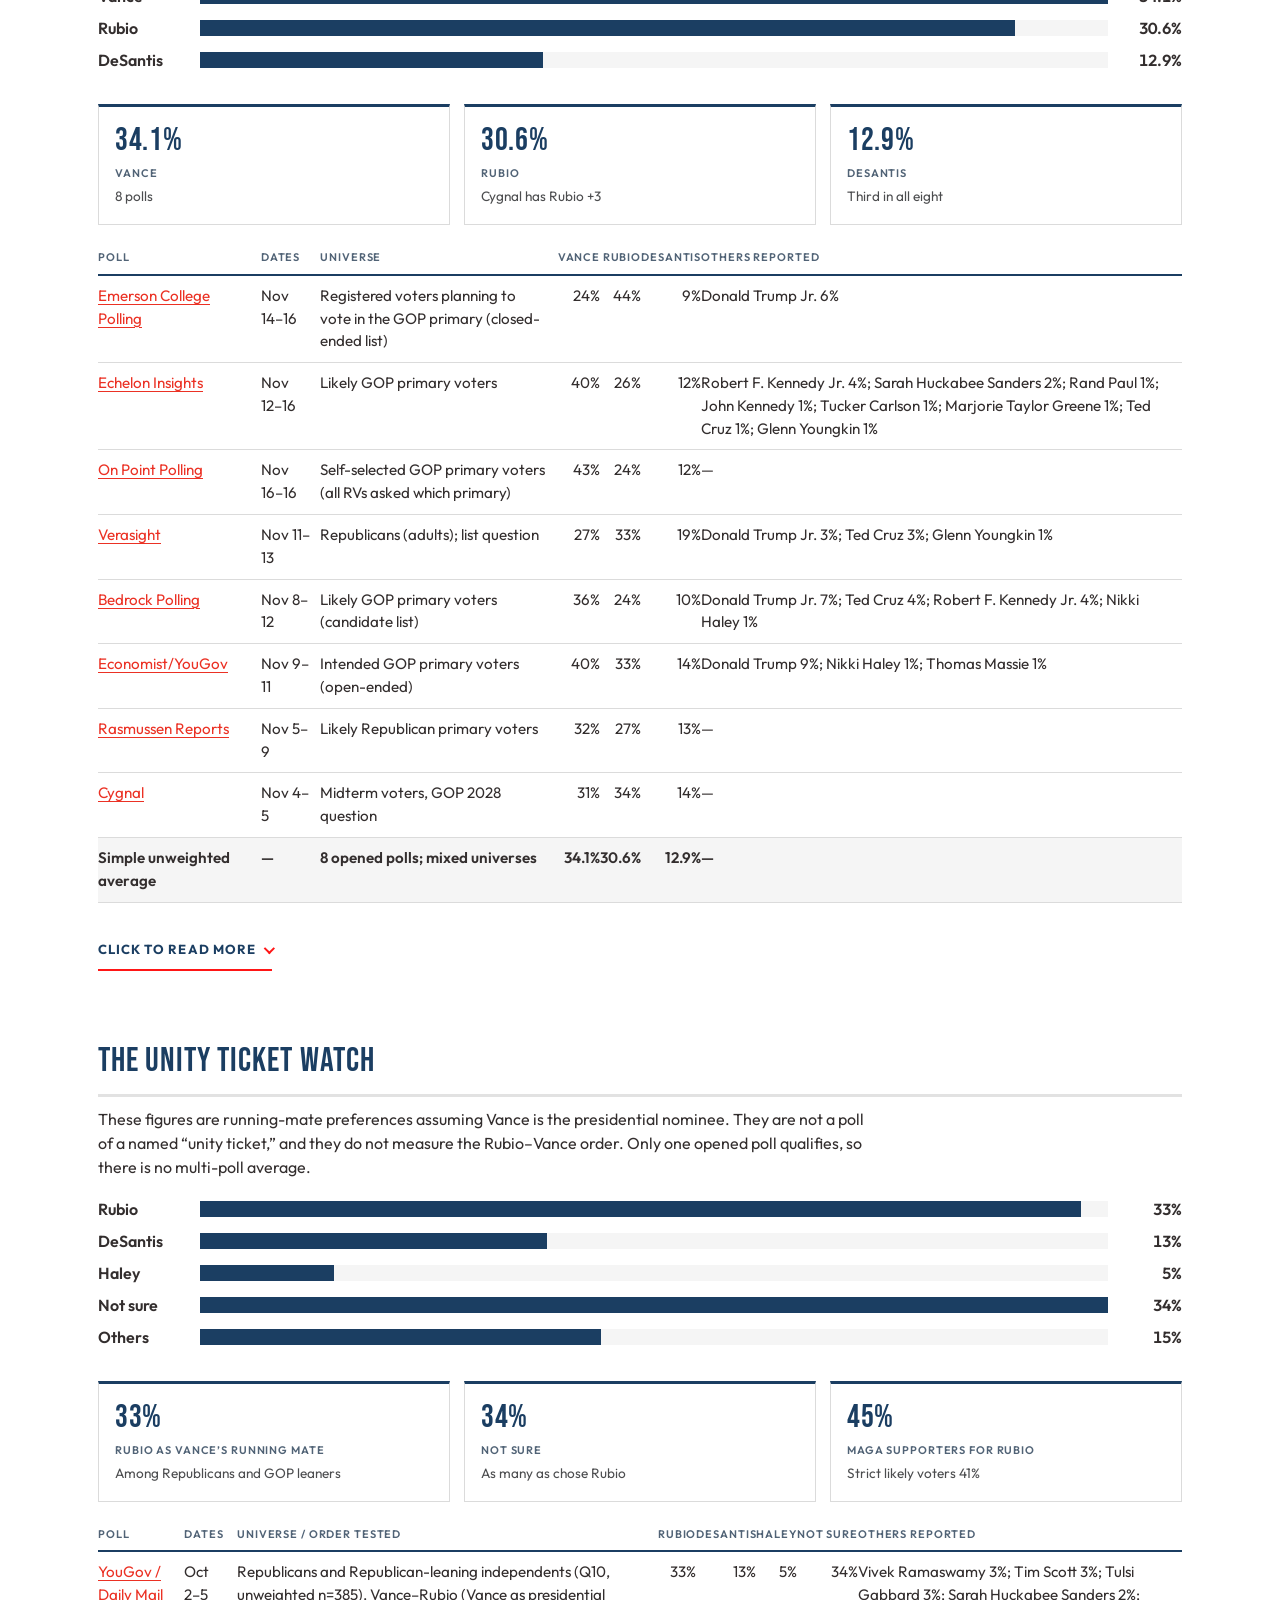
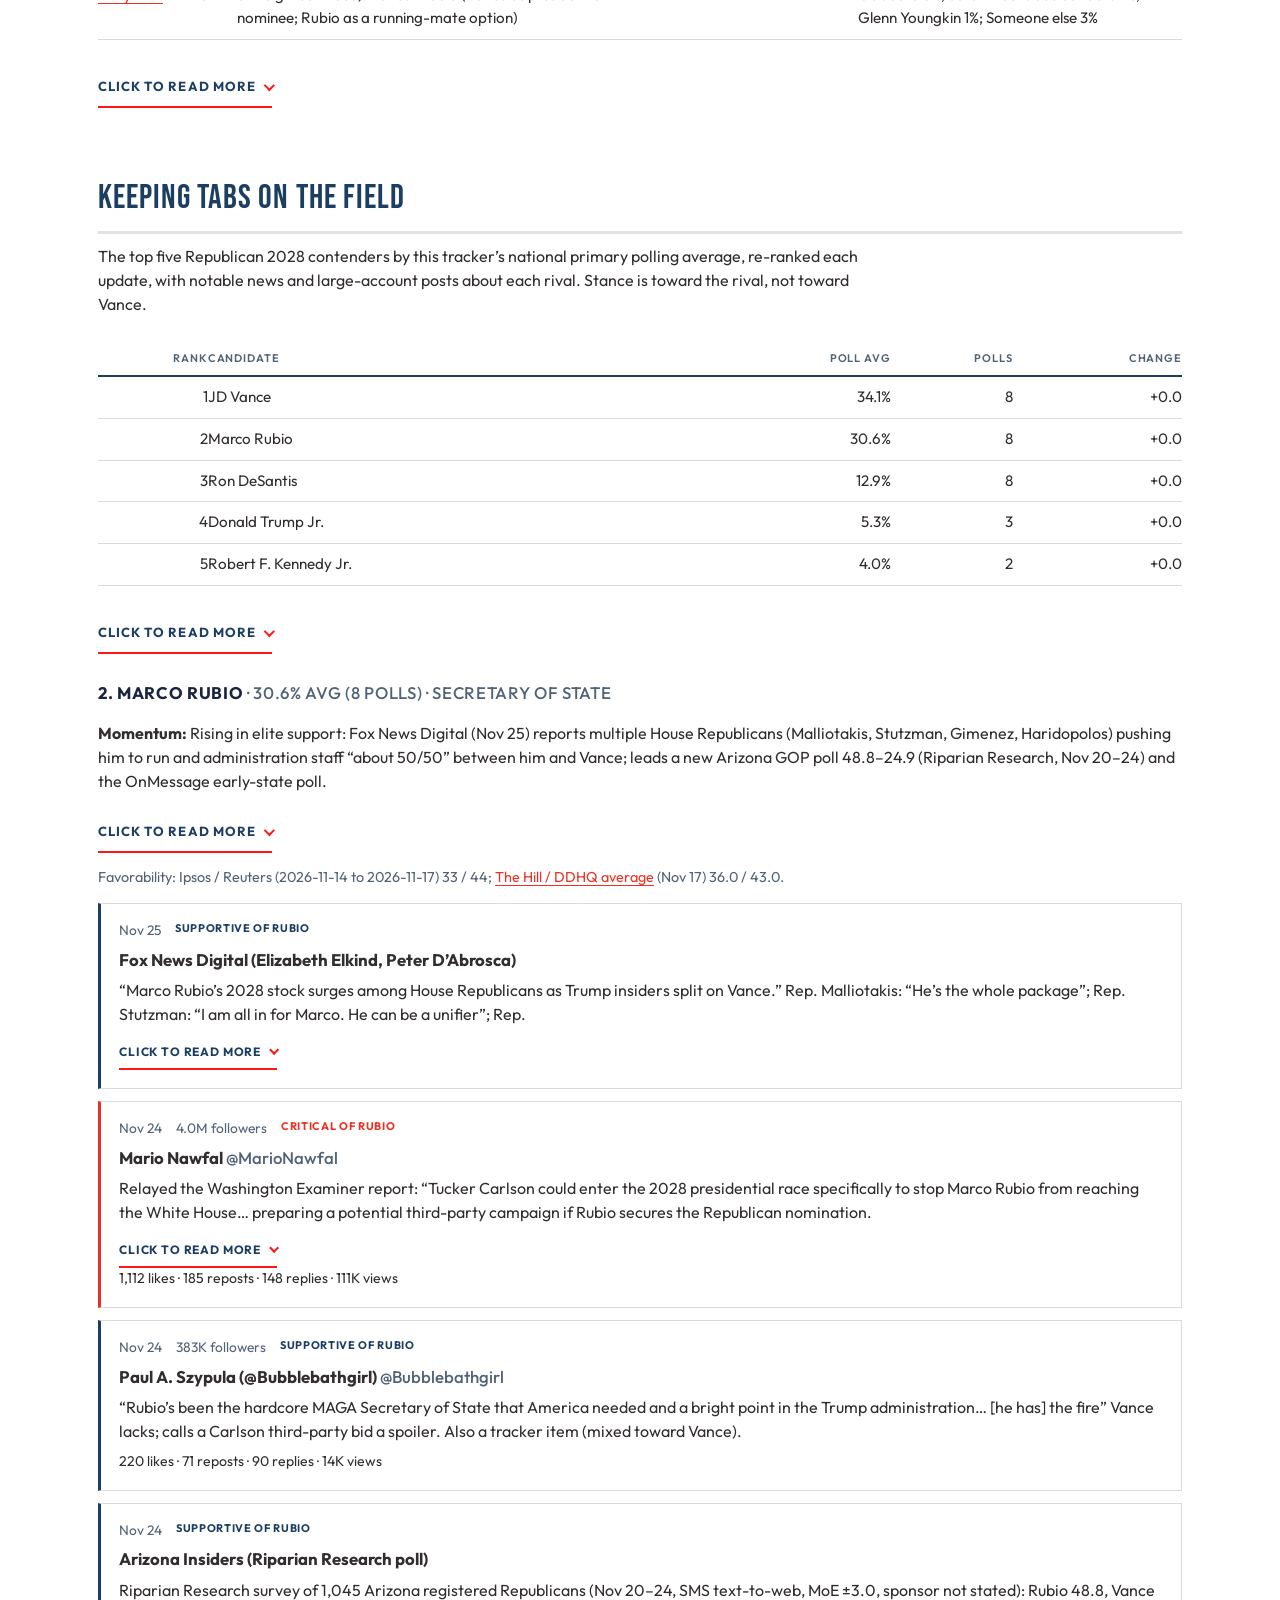
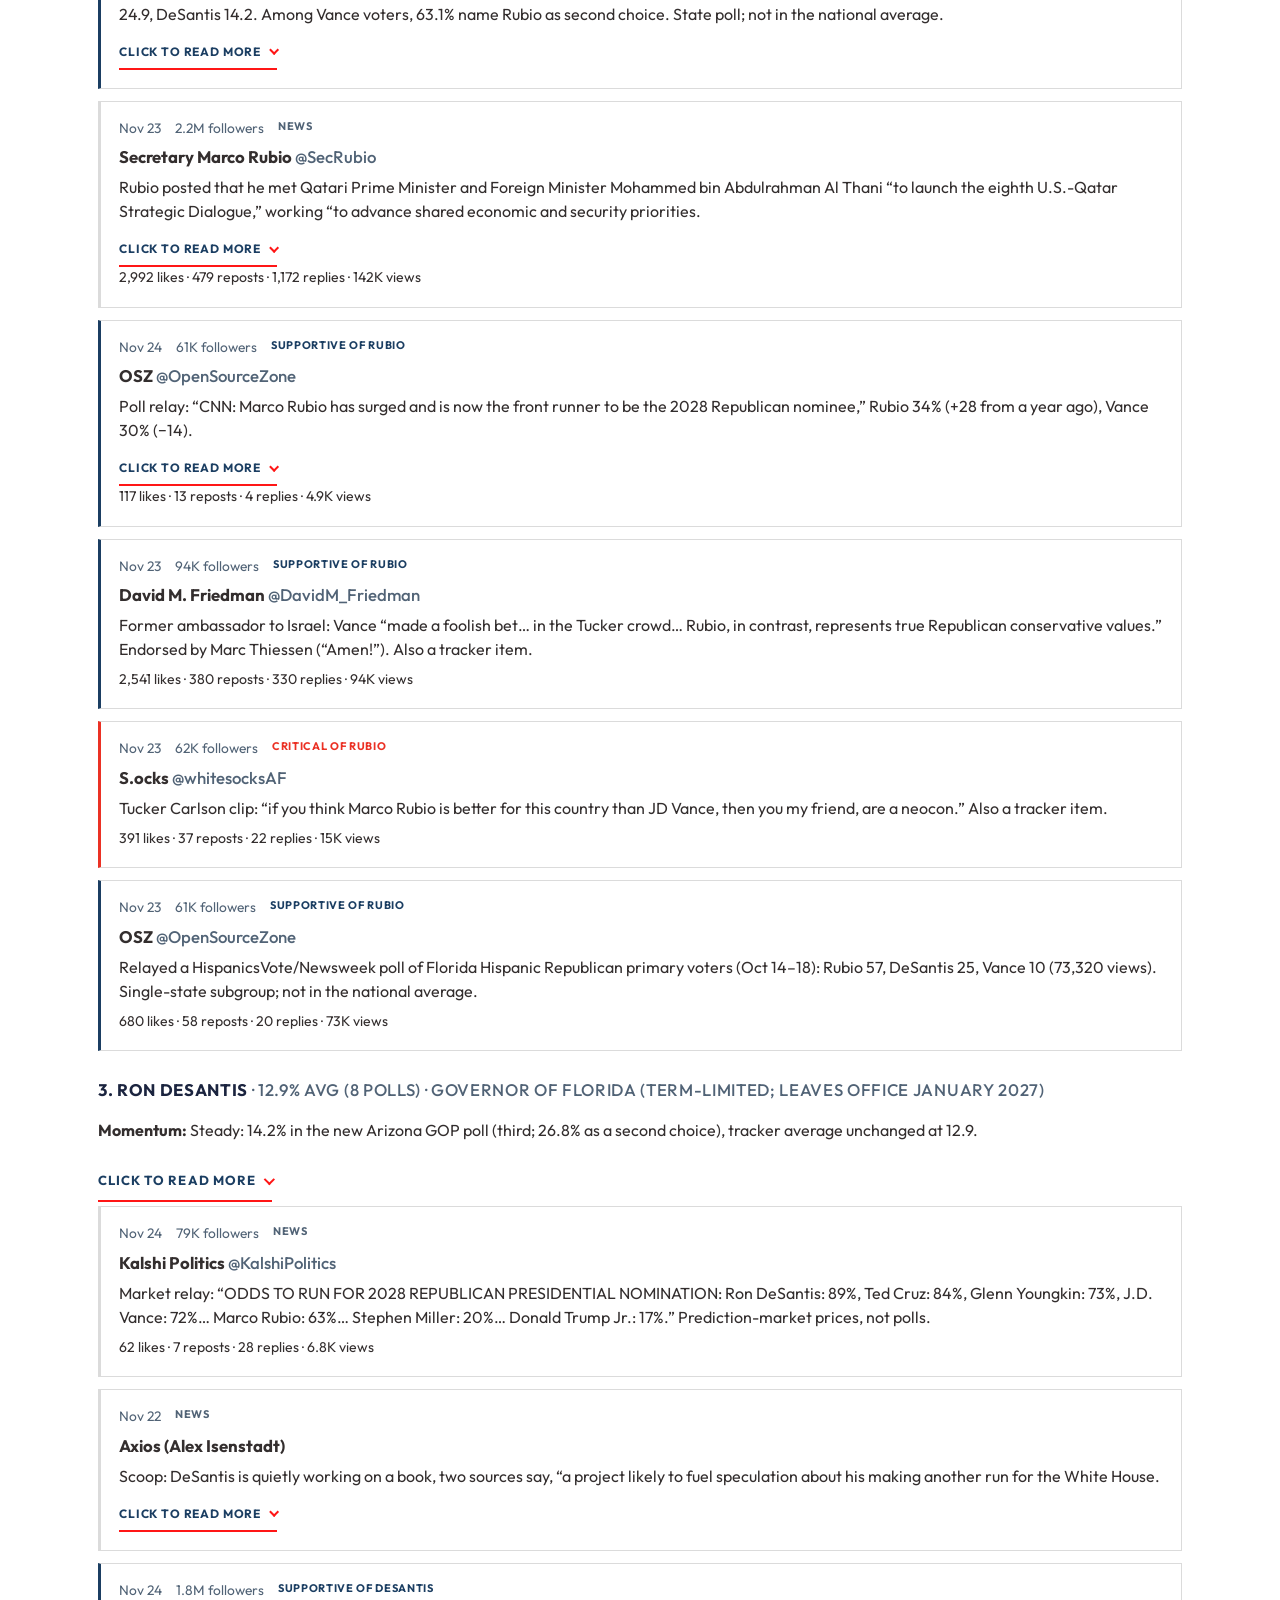
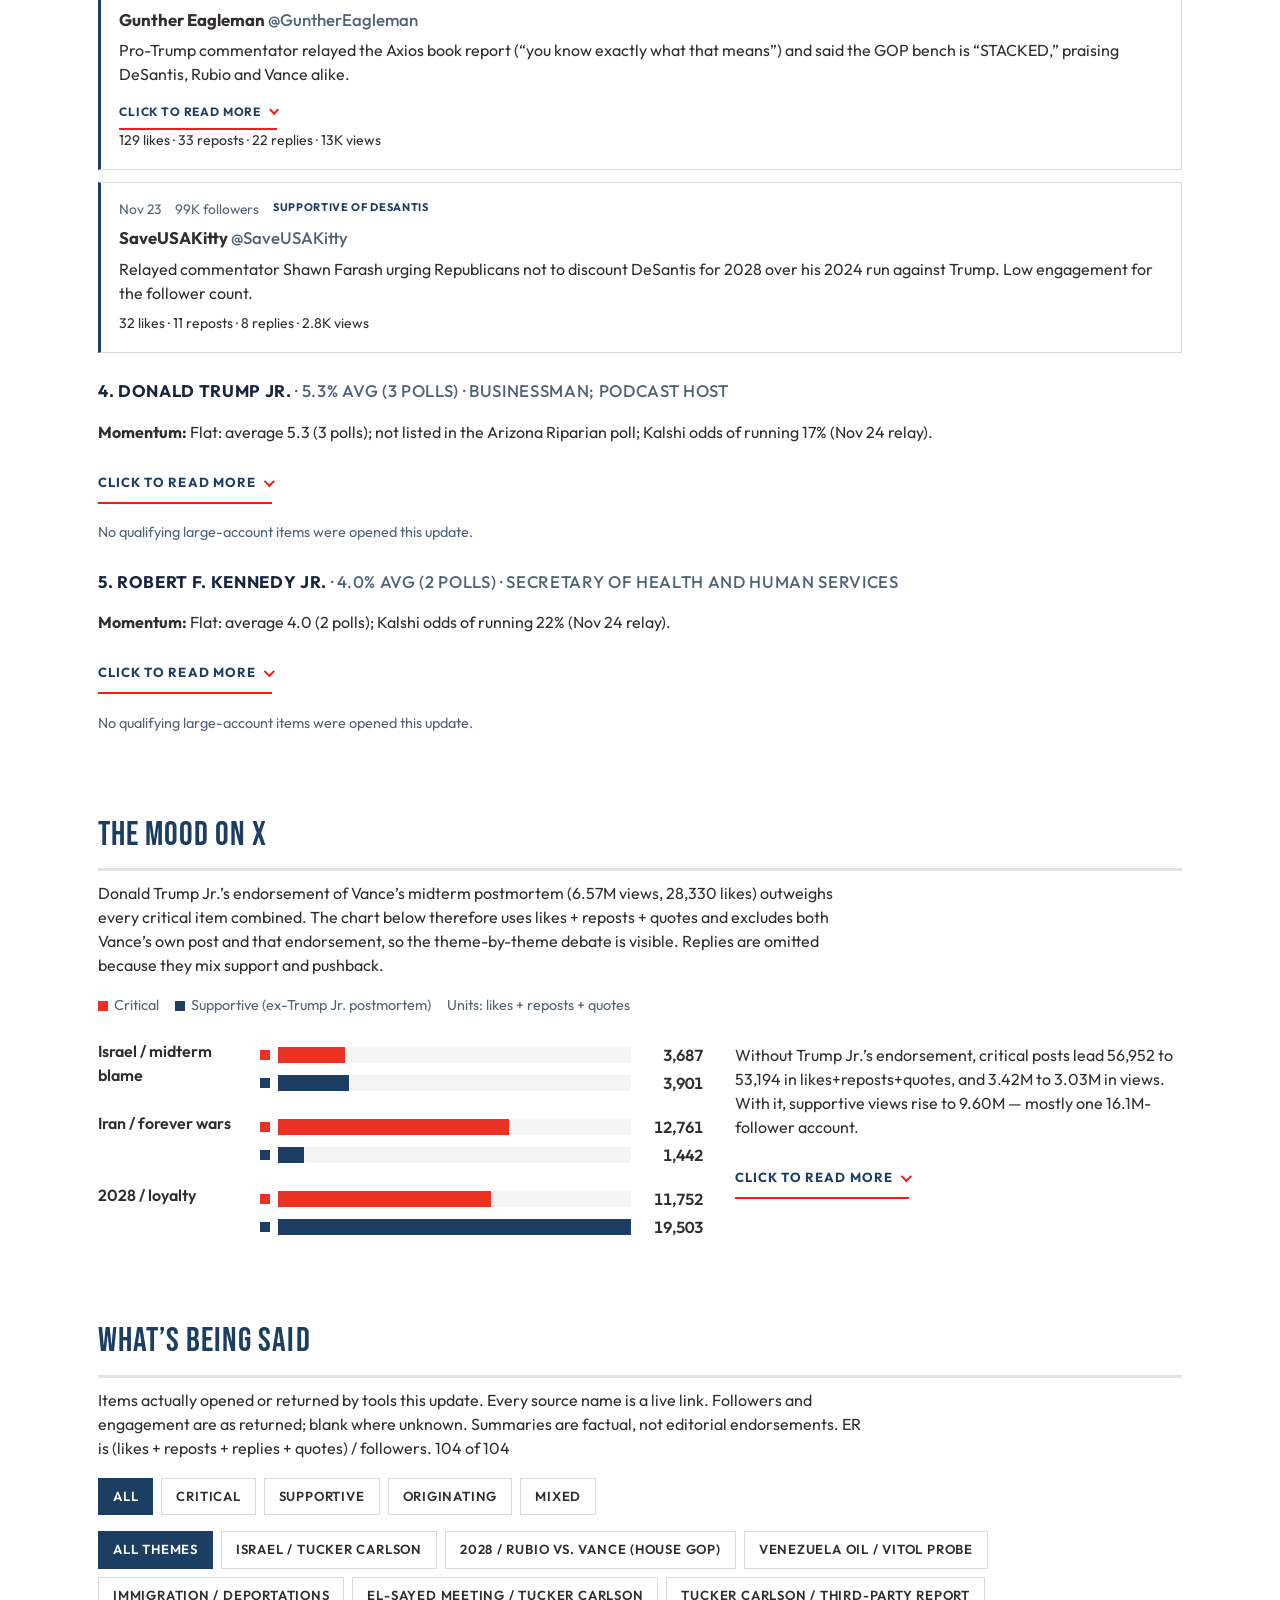
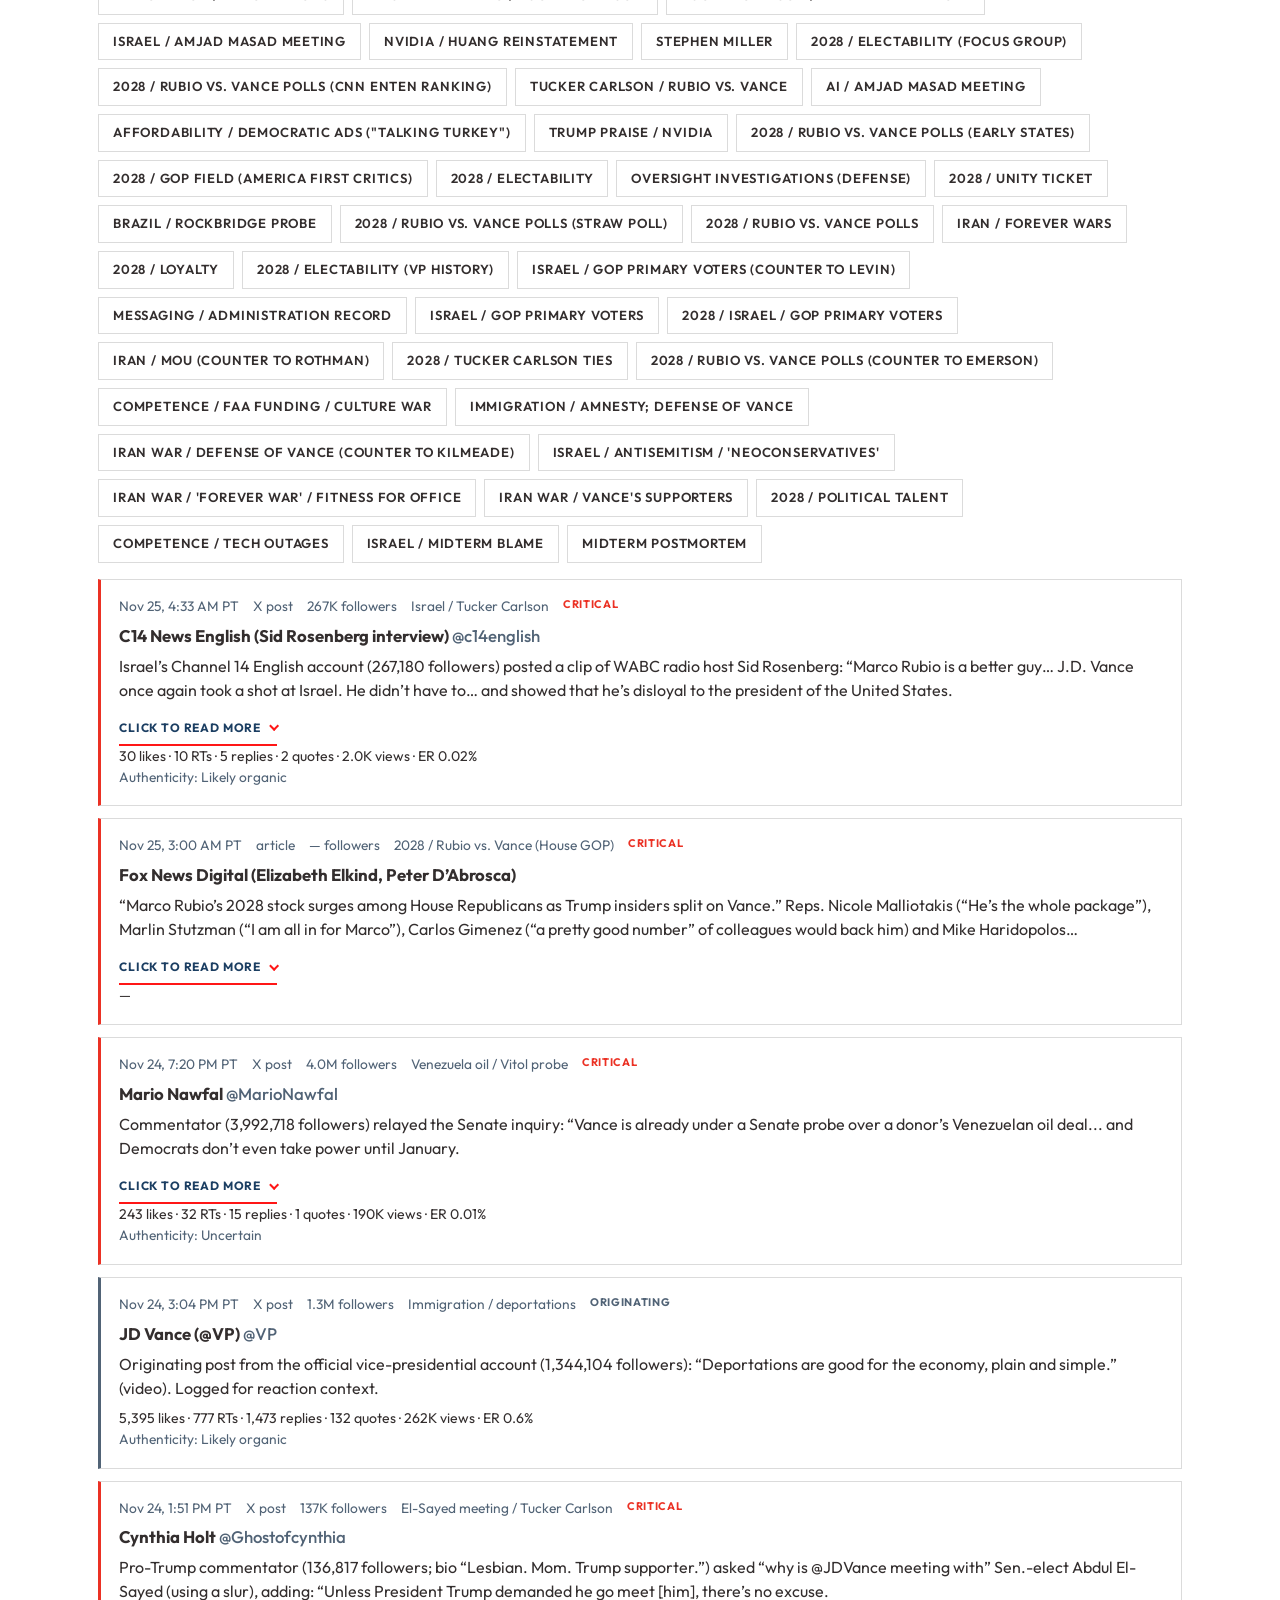
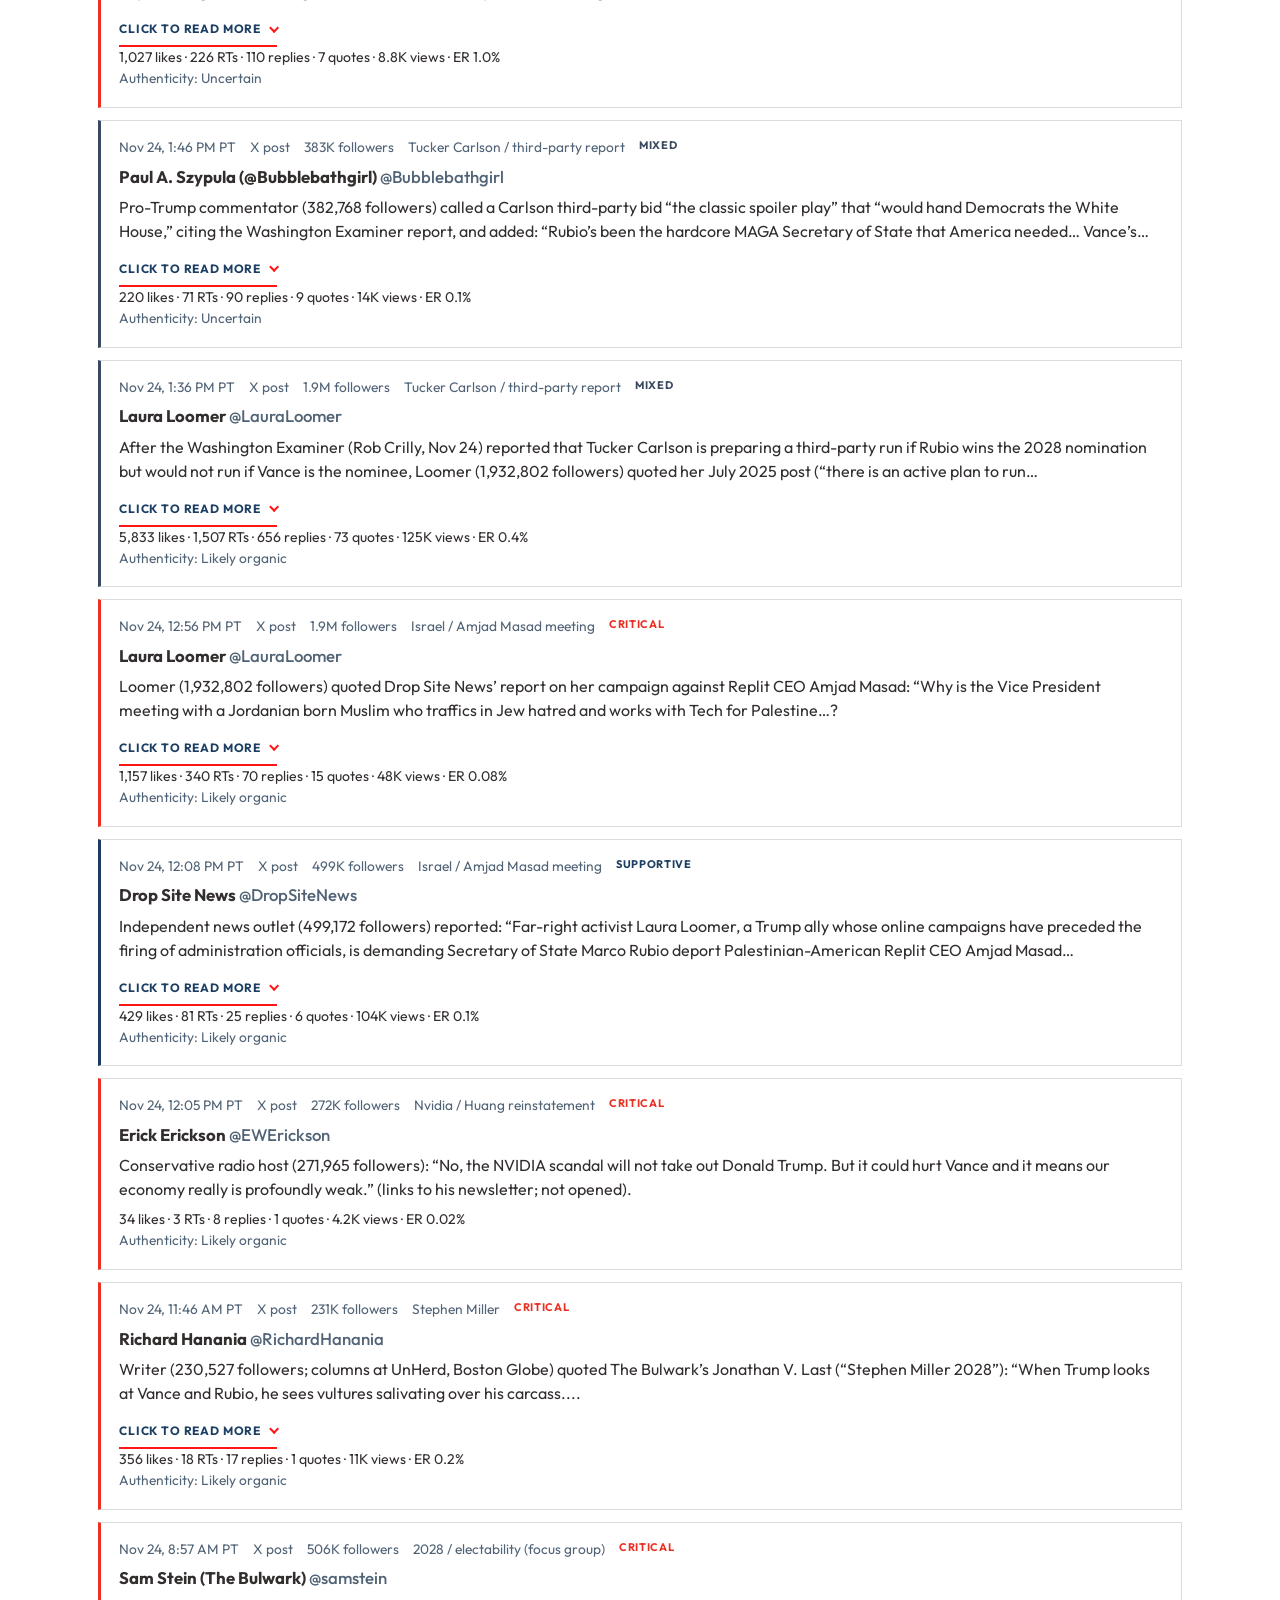
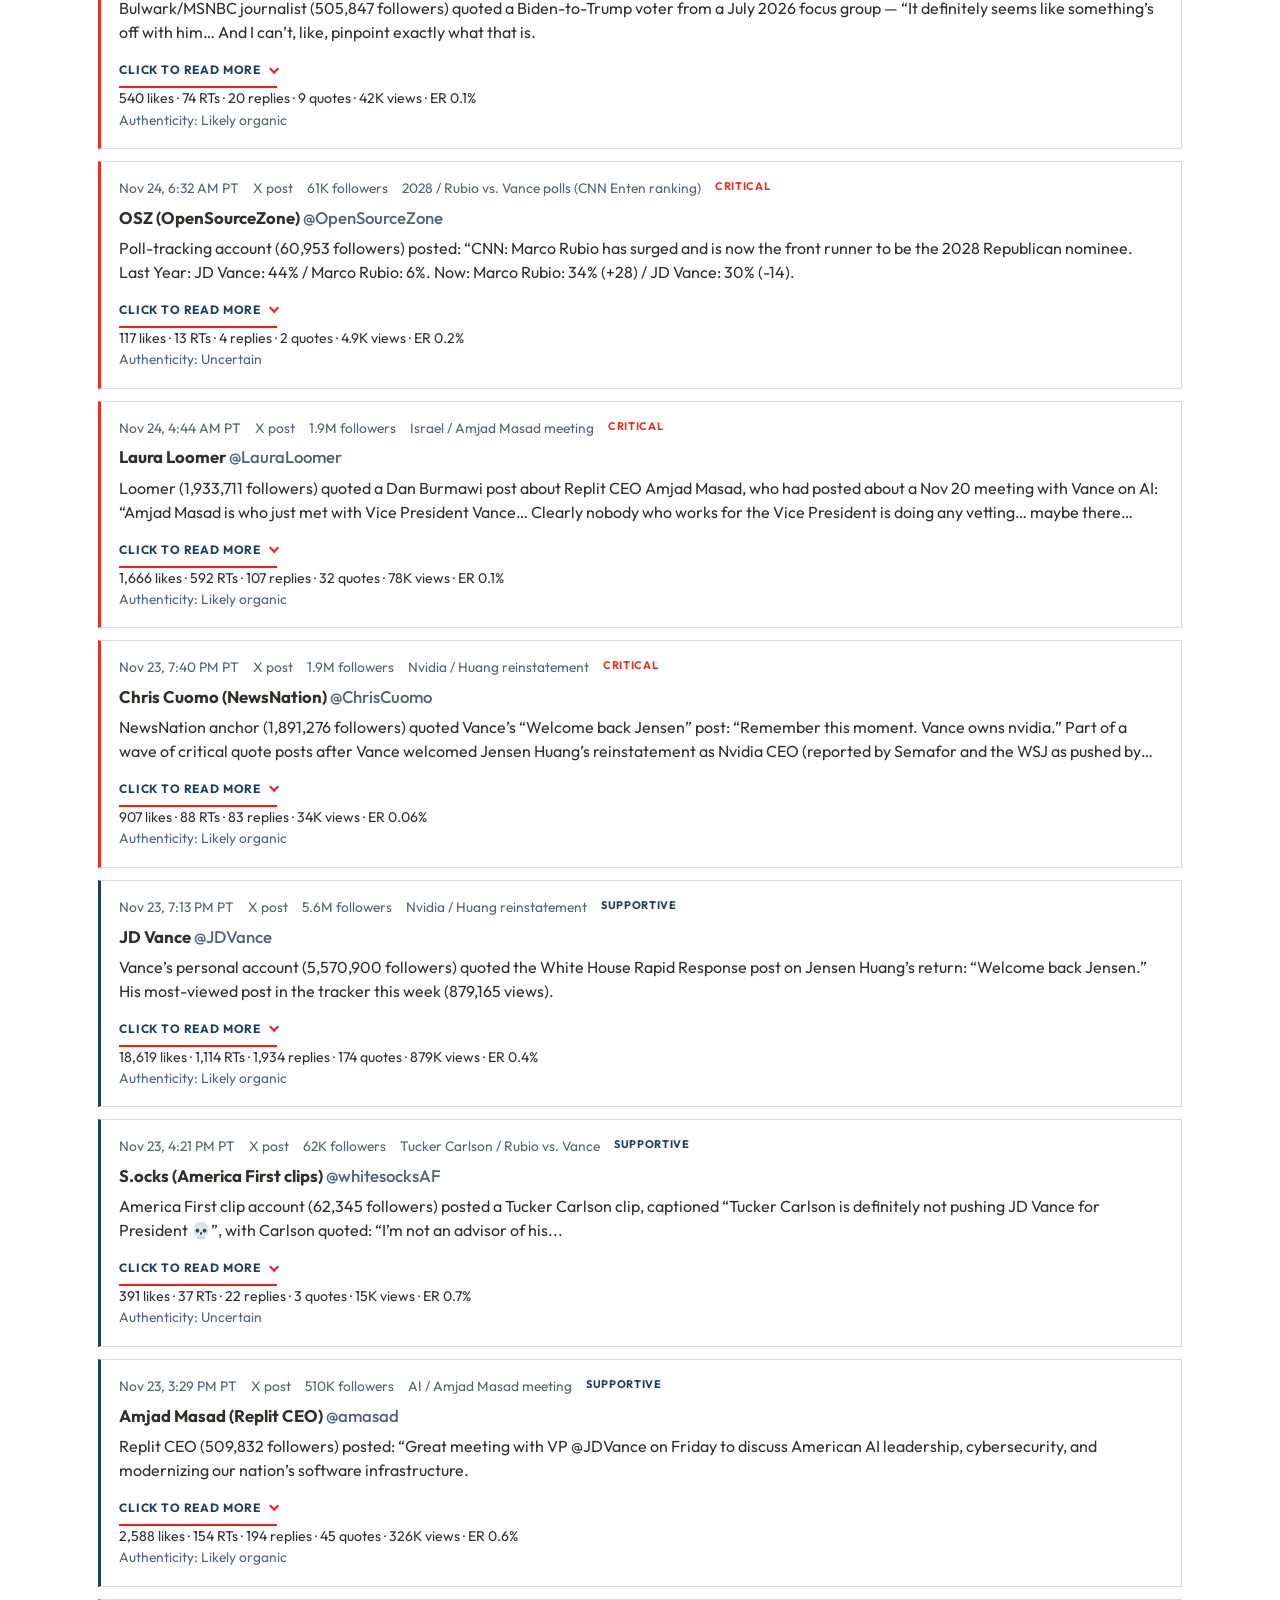
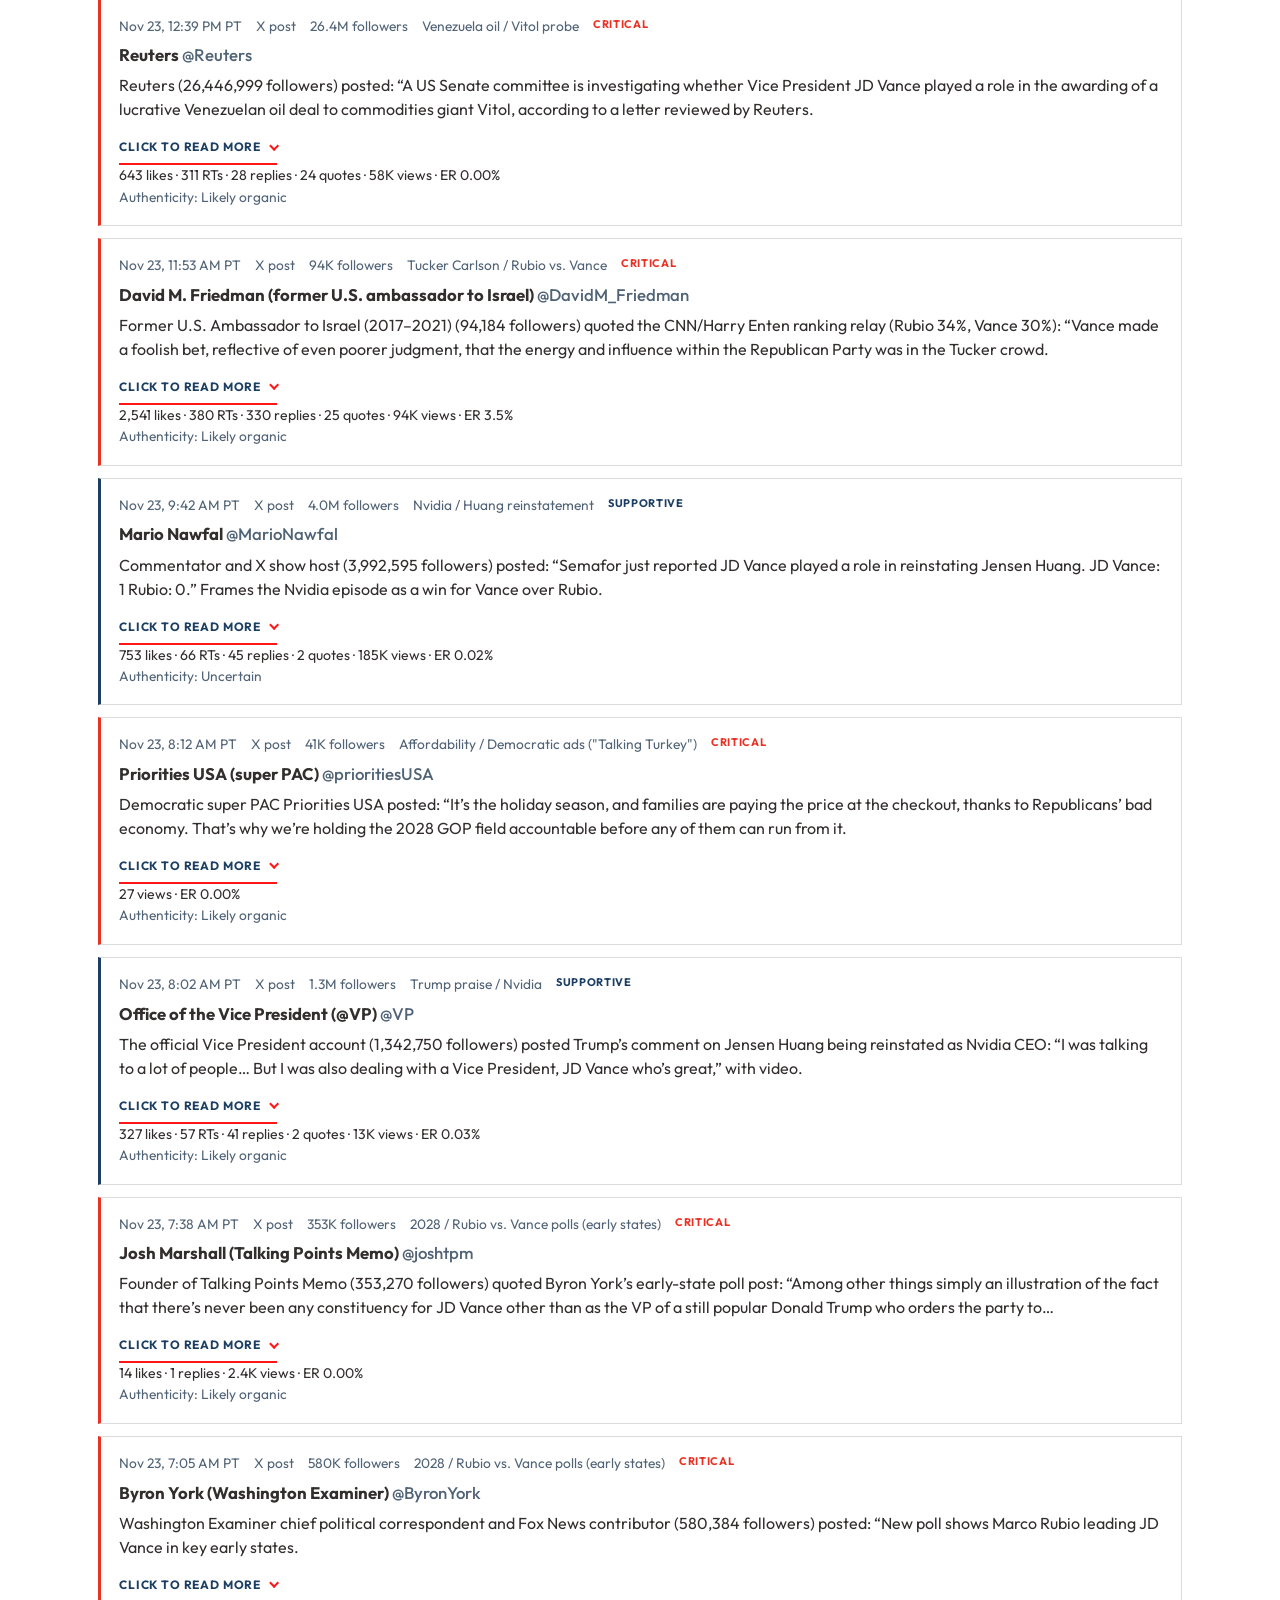
==== commit 231cacf1: "Update JD Vance Tracker site" ====
--- a/index.html
+++ b/index.html
@@ -84,7 +84,7 @@
     
     <section class="block" id="favorability">
       <h2>How America Sees the VP</h2>
-      <p class="lede">National favorable / unfavorable. Only polls from pages opened for this update are listed. A simple unweighted average of the 10 polls in the RCP table matches RCP’s published average: 39.5% favorable, 51.7% unfavorable (net -12.2). The Hill/DDHQ estimate (38.0 / 53.8, net -15.8, as of Nov 25) is more unfavorable because it folds in adult-universe splits.</p>
+      <p class="lede">National favorable / unfavorable. Only polls from pages opened for this update are listed.</p>
       <div class="scroll">
         <table>
           <thead><tr>
@@ -224,7 +224,7 @@
           </tbody>
         </table>
       </div>
-      <p class="fine">Approval is a different question. Politix+ (page opened) shows a 3-poll average as of Nov 21 of 41.1% approve and 57.6% disapprove (net -16.5). The latest individual approval poll on that page is Ipsos on Oct 12 (41/57, n=2,032). <a href="https://politixplus.com/race/jd-vance-approval">Politix+</a></p>
+      <details class="read-more"><summary><span class="rm-more">Click to read more</span><span class="rm-less">Show less</span></summary><div class="read-more-body"><p>A simple unweighted average of the 10 polls in the RCP table matches RCP’s published average: 39.5% favorable, 51.7% unfavorable (net -12.2). The Hill/DDHQ estimate (38.0 / 53.8, net -15.8, as of Nov 25) is more unfavorable because it folds in adult-universe splits.</p><p>Approval is a different question. Politix+ (page opened) shows a 3-poll average as of Nov 21 of 41.1% approve and 57.6% disapprove (net -16.5). The latest individual approval poll on that page is Ipsos on Oct 12 (41/57, n=2,032). <a href="https://politixplus.com/race/jd-vance-approval">Politix+</a></p></div></details>
       <h3 style="font-size:0.95rem;letter-spacing:0.08em;text-transform:uppercase;color:var(--muted);margin:22px 0 8px;">Vance vs. Rubio favorability</h3>
       <p class="lede">Ipsos/Reuters Nov 14–17, 2026, 1,521 adults, from The Hill/DDHQ pages opened for each candidate. A current national DeSantis favorability series was not confirmed from a page opened this update, so DeSantis is omitted here.</p>
       <div class="cmp">
@@ -273,7 +273,7 @@
     
     <section class="block" id="primary">
       <h2>The 2028 Race</h2>
-      <p class="lede">National Republican nomination polls opened for this update. The simple average is an unweighted mean of each candidate’s reported share. These eight polls use different universes and are not strictly comparable. A RealClearPolitics 2028 nomination page was blocked (403) and was not used. Other candidates are shown only where a poll reported them; they are not averaged.</p>
+      <p class="lede">National Republican nomination polls opened for this update. The simple average is an unweighted mean of each candidate’s reported share in these eight polls.</p>
       <div class="bars"><div class="bar-row">
               <div class="bar-name">Vance</div>
               <div class="track"><div class="fill" style="width:100.00%"></div></div>
@@ -374,13 +374,13 @@
         </tr></tbody>
         </table>
       </div>
-      <p class="fine">Unweighted simple average of the candidate’s share in each opened national 2028 GOP primary poll that reported that candidate (8 polls). These polls use different universes (open-ended intended primary voters; likely Republican primary voters; GOP side of a midterm-voter survey; likely voters; self-selected GOP-primary RVs; Emerson closed-ended list of GOP-primary RVs; Verasight list question among Republican adults) and are not strictly comparable. A RealClearPolitics 2028 nomination page was blocked (403) and was not used. Aggregator tables that were not opened as primary sources were not used, except that the Echelon Insights result was read from a Polling Desk poll page that cites the NYT/PollResults feed. Nov 20, 2026: no new national 2028 GOP primary polls were found since the Emerson release (Nov 19). Posts on X reported that the RealClearPolitics 2028 average now shows Rubio 35.4% and Vance 34.0%; the RCP page again returned 403, so that figure is not used here. Nov 21, 2026: added the Strength In Numbers/Verasight poll (Nov 11–13; released Nov 19), which had been missed. Average moved from Vance 35.0 / Rubio 31.3 / DeSantis 12.3 (6 polls) to Vance 33.9 / Rubio 31.6 / DeSantis 13.3 (8 polls). A First Tuesday Strategies South Carolina poll (Nov 19, 2,062 RV: Rubio 38.5, Vance 16.8, DeSantis 13.4, as relayed on X) is a single-state poll and is not part of this national average. The RCP 2028 page again returned 403 and was not used. Nov 22, 2026: no new national 2028 GOP primary polls; the RealClearPolling latest-polls page (opened this time) still lists Emerson (Nov 19) as the newest. Online straw polls relayed on X (StrawPoll.us: Rubio 48.2, Vance 19.7; the “People’s Poll”: Rubio 57, Vance 7) are self-selected and not used. Averages unchanged. Nov 23, 2026: no new national 2028 GOP primary poll. The Washington Examiner (Byron York, Nov 23) published early-state head-to-head results from the OnMessage Inc. poll for the Combat Antisemitism Movement (Nov 7–10; 1,000 likely GOP voters, 250 each in IA, NH, SC, NV; MoE ±3.1): Iowa Rubio 49 / Vance 28; New Hampshire 44 / 25; South Carolina 43 / 28; Nevada 53 / 32. Poll relays on X give four-state combined figures of Rubio 47 / Vance 28 (multi-candidate) and Rubio 52 / Vance 31 (head-to-head), not confirmed in the column. DeSantis was not included. As a set of single-state samples for an advocacy sponsor, it is not part of this national average. Averages unchanged. Nov 24, 2026: added the Rainey Center poll (Bedrock Polling, Nov 8–12, 406 LV: Vance 36, Rubio 24, DeSantis 10, Trump Jr. 7, Cruz 4, Kennedy 4), read from the Polling Forecast poll page. Average moved from Vance 33.9 / Rubio 31.6 / DeSantis 13.3 (7 polls) to Vance 34.1 / Rubio 30.6 / DeSantis 12.9 (8 polls). No new national 2028 GOP primary poll was released Nov 23–24. CNN’s Harry Enten (Nov 22 segment, widely relayed Nov 23–24) summarized national polling as Rubio 34, Vance 30; that is an analyst’s summary, not a poll, and is not used. A HispanicsVote/Newsweek poll of Florida Hispanic Republicans (Oct 14–18: Rubio 57, DeSantis 25, Vance 10), relayed on X Nov 23, is a single-state subgroup and is not used. Stephen Miller has not been listed in any opened 2028 primary poll. Nov 25, 2026: no new national 2028 GOP primary poll found; averages recomputed and unchanged (Vance 34.1 / Rubio 30.6 / DeSantis 12.9, 8 polls). New state poll, not used in this national average: Riparian Research survey of 1,045 Arizona registered Republicans (SMS text-to-web, Nov 20–24; MoE ±3.0; sponsor not stated), read from the Arizona Insiders article and toplines PDF: Rubio 48.8, Vance 24.9, DeSantis 14.2, Haley 3.1, Youngkin 0.9, Carlson 0.7, none 5.9; second choice Vance 31.8, Rubio 30.1, DeSantis 26.8 (63.1% of Vance voters name Rubio second; 48.0% of Rubio voters name Vance second). Aggregators opened Nov 25 differ: PollCheck (Nov 24) Vance 33.7 / Rubio 32.0; Vote-Scope (Nov 24, weighted) Vance 35.8 / Rubio 24.3; Politix+ (Nov 25, 20 polls) Rubio 36.0 / Vance 30.0. Politix+ lists McLaughlin (Nov 5) and AtlasIntel (Nov 1) polls not opened as primary sources here. Kalshi/PredictIt market prices are not polls. Stephen Miller is not listed in any opened 2028 primary poll.</p>
+      <details class="read-more"><summary><span class="rm-more">Click to read more</span><span class="rm-less">Show less</span></summary><div class="read-more-body"><p class="fine">Unweighted simple average of the candidate’s share in each opened national 2028 GOP primary poll that reported that candidate (8 polls). These polls use different universes (open-ended intended primary voters; likely Republican primary voters; GOP side of a midterm-voter survey; likely voters; self-selected GOP-primary RVs; Emerson closed-ended list of GOP-primary RVs; Verasight list question among Republican adults) and are not strictly comparable. A RealClearPolitics 2028 nomination page was blocked (403) and was not used. Aggregator tables that were not opened as primary sources were not used, except that the Echelon Insights result was read from a Polling Desk poll page that cites the NYT/PollResults feed. Nov 20, 2026: no new national 2028 GOP primary polls were found since the Emerson release (Nov 19). Posts on X reported that the RealClearPolitics 2028 average now shows Rubio 35.4% and Vance 34.0%; the RCP page again returned 403, so that figure is not used here. Nov 21, 2026: added the Strength In Numbers/Verasight poll (Nov 11–13; released Nov 19), which had been missed. Average moved from Vance 35.0 / Rubio 31.3 / DeSantis 12.3 (6 polls) to Vance 33.9 / Rubio 31.6 / DeSantis 13.3 (8 polls). A First Tuesday Strategies South Carolina poll (Nov 19, 2,062 RV: Rubio 38.5, Vance 16.8, DeSantis 13.4, as relayed on X) is a single-state poll and is not part of this national average. The RCP 2028 page again returned 403 and was not used. Nov 22, 2026: no new national 2028 GOP primary polls; the RealClearPolling latest-polls page (opened this time) still lists Emerson (Nov 19) as the newest. Online straw polls relayed on X (StrawPoll.us: Rubio 48.2, Vance 19.7; the “People’s Poll”: Rubio 57, Vance 7) are self-selected and not used. Averages unchanged. Nov 23, 2026: no new national 2028 GOP primary poll. The Washington Examiner (Byron York, Nov 23) published early-state head-to-head results from the OnMessage Inc. poll for the Combat Antisemitism Movement (Nov 7–10; 1,000 likely GOP voters, 250 each in IA, NH, SC, NV; MoE ±3.1): Iowa Rubio 49 / Vance 28; New Hampshire 44 / 25; South Carolina 43 / 28; Nevada 53 / 32. Poll relays on X give four-state combined figures of Rubio 47 / Vance 28 (multi-candidate) and Rubio 52 / Vance 31 (head-to-head), not confirmed in the column. DeSantis was not included. As a set of single-state samples for an advocacy sponsor, it is not part of this national average. Averages unchanged. Nov 24, 2026: added the Rainey Center poll (Bedrock Polling, Nov 8–12, 406 LV: Vance 36, Rubio 24, DeSantis 10, Trump Jr. 7, Cruz 4, Kennedy 4), read from the Polling Forecast poll page. Average moved from Vance 33.9 / Rubio 31.6 / DeSantis 13.3 (7 polls) to Vance 34.1 / Rubio 30.6 / DeSantis 12.9 (8 polls). No new national 2028 GOP primary poll was released Nov 23–24. CNN’s Harry Enten (Nov 22 segment, widely relayed Nov 23–24) summarized national polling as Rubio 34, Vance 30; that is an analyst’s summary, not a poll, and is not used. A HispanicsVote/Newsweek poll of Florida Hispanic Republicans (Oct 14–18: Rubio 57, DeSantis 25, Vance 10), relayed on X Nov 23, is a single-state subgroup and is not used. Stephen Miller has not been listed in any opened 2028 primary poll. Nov 25, 2026: no new national 2028 GOP primary poll found; averages recomputed and unchanged (Vance 34.1 / Rubio 30.6 / DeSantis 12.9, 8 polls). New state poll, not used in this national average: Riparian Research survey of 1,045 Arizona registered Republicans (SMS text-to-web, Nov 20–24; MoE ±3.0; sponsor not stated), read from the Arizona Insiders article and toplines PDF: Rubio 48.8, Vance 24.9, DeSantis 14.2, Haley 3.1, Youngkin 0.9, Carlson 0.7, none 5.9; second choice Vance 31.8, Rubio 30.1, DeSantis 26.8 (63.1% of Vance voters name Rubio second; 48.0% of Rubio voters name Vance second). Aggregators opened Nov 25 differ: PollCheck (Nov 24) Vance 33.7 / Rubio 32.0; Vote-Scope (Nov 24, weighted) Vance 35.8 / Rubio 24.3; Politix+ (Nov 25, 20 polls) Rubio 36.0 / Vance 30.0. Politix+ lists McLaughlin (Nov 5) and AtlasIntel (Nov 1) polls not opened as primary sources here. Kalshi/PredictIt market prices are not polls. Stephen Miller is not listed in any opened 2028 primary poll.</p></div></details>
     </section>
     
     
     <section class="block" id="ticket">
       <h2>The Unity Ticket Watch</h2>
-      <p class="lede">These figures are running-mate preferences assuming Vance is the presidential nominee. They are not a poll of a named “unity ticket,” and they do not measure the Rubio–Vance order. Only one opened poll qualifies, so there is no multi-poll average. No poll was found that tested a Rubio–Vance ticket (Rubio for president) or a general-election matchup of a joint ticket against Democrats.</p>
+      <p class="lede">These figures are running-mate preferences assuming Vance is the presidential nominee. They are not a poll of a named “unity ticket,” and they do not measure the Rubio–Vance order. Only one opened poll qualifies, so there is no multi-poll average.</p>
       <div class="bars"><div class="bar-row">
               <div class="bar-name">Rubio</div>
               <div class="track"><div class="fill" style="width:97.06%"></div></div>
@@ -428,7 +428,7 @@
           </tbody>
         </table>
       </div>
-      <p class="fine">If JD Vance runs for president in 2028, who do you think he should choose as his vice presidential running mate? A follow-up, asked of all adults in the same survey (unweighted n=1,049), was who they think Vance will choose: Rubio 22%, DeSantis 8%, not sure 55%. ±4.2 points on the full sample of 1,053 adult citizens (adjusted for weighting). Subsample margin of error for the 385 Republican/lean-Republican respondents was not stated. Sources: <a href="https://d3nkl3psvxxpe9.cloudfront.net/documents/Politics_and_the_Midterms_poll_results.pdf">YouGov tables</a> · <a href="https://www.dailymail.co.uk/news/us-politics/article-16203223/MAGA-crowns-dream-2028-ticket-Marco-Rubio-crushes-Ron-DeSantis-race-JD-Vances-running-mate.html">Daily Mail write-up</a>. This section records polls that test a joint Vance–Rubio ticket or a running-mate choice between them. As of Nov. 21, 2026, only one such poll was found and opened: a YouGov survey conducted for the Daily Mail, Oct. 2–5, 2026. It asked Republicans and Republican-leaning independents who JD Vance should choose as his running mate if he runs for president in 2028 — that is the Vance–Rubio order (Vance at the top of the ticket). A second question, asked of all adults in the survey, asked who they think he will choose. No poll was found that tested the reverse order (Rubio for president, Vance for vice president), and no poll was found that tested a Vance–Rubio or Rubio–Vance ticket in a general-election matchup against Democrats. Prediction-market prices are not polls and are not used here. Because only one poll qualifies, there is no multi-poll average. Nov 22, 2026: no new joint-ticket or running-mate poll found. Nov 23, 2026: no new joint-ticket or running-mate poll found; Trump’s Nov 21 unity-ticket remarks continued to circulate (Trump Daily Posts relay, 90K views). Nov 24, 2026: no new joint-ticket or running-mate poll found; unity-ticket talk on X in the past day came from accounts under 50,000 followers. Nov 25, 2026: no new joint-ticket or running-mate poll found. Kalshi’s 2028 GOP vice-presidential market (relayed by @KalshiPolitics, Nov 24) had Rubio at 19%, a market price, not a poll.</p>
+      <details class="read-more"><summary><span class="rm-more">Click to read more</span><span class="rm-less">Show less</span></summary><div class="read-more-body"><p>No poll was found that tested a Rubio–Vance ticket (Rubio for president) or a general-election matchup of a joint ticket against Democrats.</p><p class="fine">If JD Vance runs for president in 2028, who do you think he should choose as his vice presidential running mate? A follow-up, asked of all adults in the same survey (unweighted n=1,049), was who they think Vance will choose: Rubio 22%, DeSantis 8%, not sure 55%. ±4.2 points on the full sample of 1,053 adult citizens (adjusted for weighting). Subsample margin of error for the 385 Republican/lean-Republican respondents was not stated. Sources: <a href="https://d3nkl3psvxxpe9.cloudfront.net/documents/Politics_and_the_Midterms_poll_results.pdf">YouGov tables</a> · <a href="https://www.dailymail.co.uk/news/us-politics/article-16203223/MAGA-crowns-dream-2028-ticket-Marco-Rubio-crushes-Ron-DeSantis-race-JD-Vances-running-mate.html">Daily Mail write-up</a>.</p><p class="fine">This section records polls that test a joint Vance–Rubio ticket or a running-mate choice between them. As of Nov. 21, 2026, only one such poll was found and opened: a YouGov survey conducted for the Daily Mail, Oct. 2–5, 2026. It asked Republicans and Republican-leaning independents who JD Vance should choose as his running mate if he runs for president in 2028 — that is the Vance–Rubio order (Vance at the top of the ticket). A second question, asked of all adults in the survey, asked who they think he will choose. No poll was found that tested the reverse order (Rubio for president, Vance for vice president), and no poll was found that tested a Vance–Rubio or Rubio–Vance ticket in a general-election matchup against Democrats. Prediction-market prices are not polls and are not used here. Because only one poll qualifies, there is no multi-poll average. Nov 22, 2026: no new joint-ticket or running-mate poll found. Nov 23, 2026: no new joint-ticket or running-mate poll found; Trump’s Nov 21 unity-ticket remarks continued to circulate (Trump Daily Posts relay, 90K views). Nov 24, 2026: no new joint-ticket or running-mate poll found; unity-ticket talk on X in the past day came from accounts under 50,000 followers. Nov 25, 2026: no new joint-ticket or running-mate poll found. Kalshi’s 2028 GOP vice-presidential market (relayed by @KalshiPolitics, Nov 24) had Rubio at 19%, a market price, not a poll.</p></div></details>
     </section>
     
     
@@ -471,10 +471,11 @@
             </tr></tbody>
         </table>
       </div>
-      <p class="fine">Nov 25, 2026: unchanged — no new national 2028 GOP primary poll. Vance 34.1, Rubio 30.6, DeSantis 12.9 (8 polls); Trump Jr. 5.3 (3 polls), RFK Jr. 4.0 (2 polls); Ted Cruz next (2.7, 3 polls). A new Arizona-only Riparian Research poll (Rubio 48.8, Vance 24.9, DeSantis 14.2) is not part of the national average. Stephen Miller is not listed in any opened poll. Nov 24, 2026: first ranking. Order unchanged at the top (Vance, Rubio, DeSantis). Adding the Rainey Center poll moved the averages to Vance 34.1 (33.9), Rubio 30.6 (31.6), DeSantis 12.9 (13.3). Trump Jr. (5.3%, 3 polls) and RFK Jr. (4.0%, 2 polls) fill places 4–5; Ted Cruz is next (2.7%, 3 polls). Stephen Miller is not listed in any opened poll. The top five Republican 2028 contenders by the tracker’s national primary polling average (polls_2028.json), re-ranked each update. Vance, Rubio and DeSantis are ranked by the simple average across all opened polls (every poll reports them). Places 4–5 are ranked by each candidate’s mean share among only the opened polls that reported him (n shown), because most polls do not report minor candidates; Donald Trump (constitutionally barred) is excluded. Stance on each item is toward that rival, not toward Vance. Only items actually opened are listed; favorability is shown only where a poll was opened.</p>
+      <details class="read-more"><summary><span class="rm-more">Click to read more</span><span class="rm-less">Show less</span></summary><div class="read-more-body"><p class="fine">Nov 25, 2026: unchanged — no new national 2028 GOP primary poll. Vance 34.1, Rubio 30.6, DeSantis 12.9 (8 polls); Trump Jr. 5.3 (3 polls), RFK Jr. 4.0 (2 polls); Ted Cruz next (2.7, 3 polls). A new Arizona-only Riparian Research poll (Rubio 48.8, Vance 24.9, DeSantis 14.2) is not part of the national average. Stephen Miller is not listed in any opened poll. Nov 24, 2026: first ranking. Order unchanged at the top (Vance, Rubio, DeSantis). Adding the Rainey Center poll moved the averages to Vance 34.1 (33.9), Rubio 30.6 (31.6), DeSantis 12.9 (13.3). Trump Jr. (5.3%, 3 polls) and RFK Jr. (4.0%, 2 polls) fill places 4–5; Ted Cruz is next (2.7%, 3 polls). Stephen Miller is not listed in any opened poll.</p><p class="fine">The top five Republican 2028 contenders by the tracker’s national primary polling average (polls_2028.json), re-ranked each update. Vance, Rubio and DeSantis are ranked by the simple average across all opened polls (every poll reports them). Places 4–5 are ranked by each candidate’s mean share among only the opened polls that reported him (n shown), because most polls do not report minor candidates; Donald Trump (constitutionally barred) is excluded. Stance on each item is toward that rival, not toward Vance. Only items actually opened are listed; favorability is shown only where a poll was opened.</p></div></details>
       <div class="rival">
               <h3>2. Marco Rubio <span class="handle">· 30.6% avg (8 polls) · Secretary of State</span></h3>
-              <p class="momentum"><strong>Momentum:</strong> Rising in elite support: Fox News Digital (Nov 25) reports multiple House Republicans (Malliotakis, Stutzman, Gimenez, Haridopolos) pushing him to run and administration staff “about 50/50” between him and Vance; leads a new Arizona GOP poll 48.8–24.9 (Riparian Research, Nov 20–24) and the OnMessage early-state poll. Tucker Carlson is reported (Washington Examiner, Nov 24) to be preparing a third-party run only if Rubio is the nominee. National tracker average unchanged at 30.6 (Vance 34.1). Rubio has publicly dismissed 2028 talk.</p>
+              <p class="momentum"><strong>Momentum:</strong> Rising in elite support: Fox News Digital (Nov 25) reports multiple House Republicans (Malliotakis, Stutzman, Gimenez, Haridopolos) pushing him to run and administration staff “about 50/50” between him and Vance; leads a new Arizona GOP poll 48.8–24.9 (Riparian Research, Nov 20–24) and the OnMessage early-state poll.</p>
+              <details class="read-more"><summary><span class="rm-more">Click to read more</span><span class="rm-less">Show less</span></summary><div class="read-more-body"><p class="momentum">Tucker Carlson is reported (Washington Examiner, Nov 24) to be preparing a third-party run only if Rubio is the nominee. National tracker average unchanged at 30.6 (Vance 34.1). Rubio has publicly dismissed 2028 talk.</p></div></details>
               <p class="fine">Favorability: Ipsos / Reuters (2026-11-14 to 2026-11-17) 33 / 44; <a href="https://elections2026.thehill.com/polls/candidate-favorability/marco-rubio-4/national/lv-rv-adults/">The Hill / DDHQ average</a> (Nov 17) 36.0 / 43.0.</p>
               <div class="cards"><article class="card supportive">
                   <div class="card-meta">
@@ -483,7 +484,7 @@
                     <span class="badge supportive">Supportive of Rubio</span>
                   </div>
                   <h3><a href="https://www.foxnews.com/politics/marco-rubios-2028-stock-surges-among-house-republicans-trump-insiders-split-vance">Fox News Digital (Elizabeth Elkind, Peter D’Abrosca)</a></h3>
-                  <p class="summary">“Marco Rubio’s 2028 stock surges among House Republicans as Trump insiders split on Vance.” Rep. Malliotakis: “He’s the whole package”; Rep. Stutzman: “I am all in for Marco. He can be a unifier”; Rep. Gimenez says “a pretty good number” of colleagues would back him. An administration official: “if you asked him today, he’d say Rubio.” Also a tracker item.</p>
+                  <p class="summary">“Marco Rubio’s 2028 stock surges among House Republicans as Trump insiders split on Vance.” Rep. Malliotakis: “He’s the whole package”; Rep. Stutzman: “I am all in for Marco. He can be a unifier”; Rep.</p><details class="read-more"><summary><span class="rm-more">Click to read more</span><span class="rm-less">Show less</span></summary><div class="read-more-body"><p class="summary">Gimenez says “a pretty good number” of colleagues would back him. An administration official: “if you asked him today, he’d say Rubio.” Also a tracker item.</p></div></details>
                   
                 </article><article class="card critical">
                   <div class="card-meta">
@@ -492,7 +493,7 @@
                     <span class="badge critical">Critical of Rubio</span>
                   </div>
                   <h3><a href="https://x.com/MarioNawfal/status/2125333646894919823">Mario Nawfal</a> <span class="handle">@MarioNawfal</span></h3>
-                  <p class="summary">Relayed the Washington Examiner report: “Tucker Carlson could enter the 2028 presidential race specifically to stop Marco Rubio from reaching the White House… preparing a potential third-party campaign if Rubio secures the Republican nomination.” Carlson called Rubio backers “neocons”; the threat is aimed at Rubio (critical toward him).</p>
+                  <p class="summary">Relayed the Washington Examiner report: “Tucker Carlson could enter the 2028 presidential race specifically to stop Marco Rubio from reaching the White House… preparing a potential third-party campaign if Rubio secures the Republican nomination.</p><details class="read-more"><summary><span class="rm-more">Click to read more</span><span class="rm-less">Show less</span></summary><div class="read-more-body"><p class="summary">” Carlson called Rubio backers “neocons”; the threat is aimed at Rubio (critical toward him).</p></div></details>
                   <div class="eng">1,112 likes · 185 reposts · 148 replies · 111K views</div>
                 </article><article class="card supportive">
                   <div class="card-meta">
@@ -510,7 +511,7 @@
                     <span class="badge supportive">Supportive of Rubio</span>
                   </div>
                   <h3><a href="https://arizonainsiders.com/2026/11/24/rubio-opens-24-point-lead-over-vance-in-new-arizona-gop-primary-survey/">Arizona Insiders (Riparian Research poll)</a></h3>
-                  <p class="summary">Riparian Research survey of 1,045 Arizona registered Republicans (Nov 20–24, SMS text-to-web, MoE ±3.0, sponsor not stated): Rubio 48.8, Vance 24.9, DeSantis 14.2. Among Vance voters, 63.1% name Rubio as second choice. State poll; not in the national average. Relayed on X by Bill Postmus (@billpostmus, 153,323).</p>
+                  <p class="summary">Riparian Research survey of 1,045 Arizona registered Republicans (Nov 20–24, SMS text-to-web, MoE ±3.0, sponsor not stated): Rubio 48.8, Vance 24.9, DeSantis 14.2. Among Vance voters, 63.1% name Rubio as second choice. State poll; not in the national average.</p><details class="read-more"><summary><span class="rm-more">Click to read more</span><span class="rm-less">Show less</span></summary><div class="read-more-body"><p class="summary">Relayed on X by Bill Postmus (@billpostmus, 153,323).</p></div></details>
                   
                 </article><article class="card news">
                   <div class="card-meta">
@@ -519,7 +520,7 @@
                     <span class="badge news">News</span>
                   </div>
                   <h3><a href="https://x.com/SecRubio/status/2124999294566662468">Secretary Marco Rubio</a> <span class="handle">@SecRubio</span></h3>
-                  <p class="summary">Rubio posted that he met Qatari Prime Minister and Foreign Minister Mohammed bin Abdulrahman Al Thani “to launch the eighth U.S.-Qatar Strategic Dialogue,” working “to advance shared economic and security priorities.” Vance met the prime minister separately the same day amid uncertainty over Iran (Washington Post, as relayed). The post drew 1,172 replies, a high reply-to-like ratio.</p>
+                  <p class="summary">Rubio posted that he met Qatari Prime Minister and Foreign Minister Mohammed bin Abdulrahman Al Thani “to launch the eighth U.S.-Qatar Strategic Dialogue,” working “to advance shared economic and security priorities.</p><details class="read-more"><summary><span class="rm-more">Click to read more</span><span class="rm-less">Show less</span></summary><div class="read-more-body"><p class="summary">” Vance met the prime minister separately the same day amid uncertainty over Iran (Washington Post, as relayed). The post drew 1,172 replies, a high reply-to-like ratio.</p></div></details>
                   <div class="eng">2,992 likes · 479 reposts · 1,172 replies · 142K views</div>
                 </article><article class="card supportive">
                   <div class="card-meta">
@@ -528,7 +529,7 @@
                     <span class="badge supportive">Supportive of Rubio</span>
                   </div>
                   <h3><a href="https://x.com/OpenSourceZone/status/2125236216341975322">OSZ</a> <span class="handle">@OpenSourceZone</span></h3>
-                  <p class="summary">Poll relay: “CNN: Marco Rubio has surged and is now the front runner to be the 2028 Republican nominee,” Rubio 34% (+28 from a year ago), Vance 30% (−14). Source is Harry Enten’s Nov 22 ranking segment (Rubio 1st, Vance 2nd, DeSantis 3rd); an analyst’s summary, not a poll.</p>
+                  <p class="summary">Poll relay: “CNN: Marco Rubio has surged and is now the front runner to be the 2028 Republican nominee,” Rubio 34% (+28 from a year ago), Vance 30% (−14).</p><details class="read-more"><summary><span class="rm-more">Click to read more</span><span class="rm-less">Show less</span></summary><div class="read-more-body"><p class="summary">Source is Harry Enten’s Nov 22 ranking segment (Rubio 1st, Vance 2nd, DeSantis 3rd); an analyst’s summary, not a poll.</p></div></details>
                   <div class="eng">117 likes · 13 reposts · 4 replies · 4.9K views</div>
                 </article><article class="card supportive">
                   <div class="card-meta">
@@ -561,7 +562,8 @@
               
             </div><div class="rival">
               <h3>3. Ron DeSantis <span class="handle">· 12.9% avg (8 polls) · Governor of Florida (term-limited; leaves office January 2027)</span></h3>
-              <p class="momentum"><strong>Momentum:</strong> Steady: 14.2% in the new Arizona GOP poll (third; 26.8% as a second choice), tracker average unchanged at 12.9. Kalshi traders (Nov 24 relay) put his odds of running at 89%, highest in the field (a market price, not a poll). Axios book-project report (Nov 22) still the main positioning news.</p>
+              <p class="momentum"><strong>Momentum:</strong> Steady: 14.2% in the new Arizona GOP poll (third; 26.8% as a second choice), tracker average unchanged at 12.9.</p>
+              <details class="read-more"><summary><span class="rm-more">Click to read more</span><span class="rm-less">Show less</span></summary><div class="read-more-body"><p class="momentum">Kalshi traders (Nov 24 relay) put his odds of running at 89%, highest in the field (a market price, not a poll). Axios book-project report (Nov 22) still the main positioning news.</p></div></details>
               
               <div class="cards"><article class="card news">
                   <div class="card-meta">
@@ -579,7 +581,7 @@
                     <span class="badge news">News</span>
                   </div>
                   <h3><a href="https://www.axios.com/2026/11/22/scoop-desantis-secret-book-project-fuels-2028-speculation">Axios (Alex Isenstadt)</a></h3>
-                  <p class="summary">Scoop: DeSantis is quietly working on a book, two sources say, “a project likely to fuel speculation about his making another run for the White House.” Notes his AI-skeptic positions (an “AI Bill of Rights”) put him at odds with the Trump administration, a planned think tank (per NBC), and allies who doubt he will run again; he has not ruled out 2028.</p>
+                  <p class="summary">Scoop: DeSantis is quietly working on a book, two sources say, “a project likely to fuel speculation about his making another run for the White House.</p><details class="read-more"><summary><span class="rm-more">Click to read more</span><span class="rm-less">Show less</span></summary><div class="read-more-body"><p class="summary">” Notes his AI-skeptic positions (an “AI Bill of Rights”) put him at odds with the Trump administration, a planned think tank (per NBC), and allies who doubt he will run again; he has not ruled out 2028.</p></div></details>
                   
                 </article><article class="card supportive">
                   <div class="card-meta">
@@ -588,7 +590,7 @@
                     <span class="badge supportive">Supportive of DeSantis</span>
                   </div>
                   <h3><a href="https://x.com/GuntherEagleman/status/2125198821810430267">Gunther Eagleman</a> <span class="handle">@GuntherEagleman</span></h3>
-                  <p class="summary">Pro-Trump commentator relayed the Axios book report (“you know exactly what that means”) and said the GOP bench is “STACKED,” praising DeSantis, Rubio and Vance alike. Cites an Ipsos “excellent candidate” reading (Vance 34, Rubio 36, DeSantis 28) that was not opened.</p>
+                  <p class="summary">Pro-Trump commentator relayed the Axios book report (“you know exactly what that means”) and said the GOP bench is “STACKED,” praising DeSantis, Rubio and Vance alike.</p><details class="read-more"><summary><span class="rm-more">Click to read more</span><span class="rm-less">Show less</span></summary><div class="read-more-body"><p class="summary">Cites an Ipsos “excellent candidate” reading (Vance 34, Rubio 36, DeSantis 28) that was not opened.</p></div></details>
                   <div class="eng">129 likes · 33 reposts · 22 replies · 13K views</div>
                 </article><article class="card supportive">
                   <div class="card-meta">
@@ -603,13 +605,15 @@
               
             </div><div class="rival">
               <h3>4. Donald Trump Jr. <span class="handle">· 5.3% avg (3 polls) · Businessman; podcast host</span></h3>
-              <p class="momentum"><strong>Momentum:</strong> Flat: average 5.3 (3 polls); not listed in the Arizona Riparian poll; Kalshi odds of running 17% (Nov 24 relay). No notable large-account 2028 items opened this update.</p>
+              <p class="momentum"><strong>Momentum:</strong> Flat: average 5.3 (3 polls); not listed in the Arizona Riparian poll; Kalshi odds of running 17% (Nov 24 relay).</p>
+              <details class="read-more"><summary><span class="rm-more">Click to read more</span><span class="rm-less">Show less</span></summary><div class="read-more-body"><p class="momentum">No notable large-account 2028 items opened this update.</p></div></details>
               
               <div class="cards"></div>
               <p class="fine">No qualifying large-account items were opened this update.</p>
             </div><div class="rival">
               <h3>5. Robert F. Kennedy Jr. <span class="handle">· 4.0% avg (2 polls) · Secretary of Health and Human Services</span></h3>
-              <p class="momentum"><strong>Momentum:</strong> Flat: average 4.0 (2 polls); Kalshi odds of running 22% (Nov 24 relay). No qualifying large-account 2028 items opened this update.</p>
+              <p class="momentum"><strong>Momentum:</strong> Flat: average 4.0 (2 polls); Kalshi odds of running 22% (Nov 24 relay).</p>
+              <details class="read-more"><summary><span class="rm-more">Click to read more</span><span class="rm-less">Show less</span></summary><div class="read-more-body"><p class="momentum">No qualifying large-account 2028 items opened this update.</p></div></details>
               
               <div class="cards"></div>
               <p class="fine">No qualifying large-account items were opened this update.</p>
@@ -643,9 +647,7 @@
             </div></div>
         <div>
           <p>Without Trump Jr.’s endorsement, critical posts lead 56,952 to 53,194 in likes+reposts+quotes, and 3.42M to 3.03M in views. With it, supportive views rise to 9.60M — mostly one 16.1M-follower account.</p>
-          <p>The Israel fight is the closest: Hammer’s post (255K views, 2,432 likes, 28% reply-to-like) is roughly matched by Auron MacIntyre (3,615 likes). High reply ratios on Hammer, Thiessen, and Fine coverage show debate, not a one-sided pile-on.</p>
-          <p>Nov 18–19: the New York Times report that Trump is frustrated with Vance over his Iran-war critique drove a new wave of critical relays (ThePatrioticBlonde 1,689 likes; MeidasTouch 1,385 likes, 271K views; Ryan Fournier 554 likes). Mollie Hemingway (1.5M followers) pushed back, calling a viral caption about Trump’s MOU remarks “a lie,” and many replies under the relays defended Vance.</p>
-          <p class="note">Authenticity ratings are heuristics, not proof. Almost all large-account posts look likely organic. The one “Mixed” rating is Hammer’s scapegoat post. No specific person is labeled a bot.</p>
+          <details class="read-more"><summary><span class="rm-more">Click to read more</span><span class="rm-less">Show less</span></summary><div class="read-more-body"><p>The Israel fight is the closest: Hammer’s post (255K views, 2,432 likes, 28% reply-to-like) is roughly matched by Auron MacIntyre (3,615 likes). High reply ratios on Hammer, Thiessen, and Fine coverage show debate, not a one-sided pile-on.</p><p>Nov 18–19: the New York Times report that Trump is frustrated with Vance over his Iran-war critique drove a new wave of critical relays (ThePatrioticBlonde 1,689 likes; MeidasTouch 1,385 likes, 271K views; Ryan Fournier 554 likes). Mollie Hemingway (1.5M followers) pushed back, calling a viral caption about Trump’s MOU remarks “a lie,” and many replies under the relays defended Vance.</p><p class="note">Authenticity ratings are heuristics, not proof. Almost all large-account posts look likely organic. The one “Mixed” rating is Hammer’s scapegoat post. No specific person is labeled a bot.</p></div></details>
         </div>
       </div>
     </section>
@@ -674,7 +676,7 @@
                 <span class="badge critical">Critical</span>
               </div>
               <h3><a href="https://x.com/c14english/status/2125568433349898419">C14 News English (Sid Rosenberg interview)</a> <span class="handle">@c14english</span></h3>
-              <p class="summary">Israel’s Channel 14 English account (267,180 followers) posted a clip of WABC radio host Sid Rosenberg: “Marco Rubio is a better guy… J.D. Vance once again took a shot at Israel. He didn’t have to… and showed that he’s disloyal to the president of the United States.” Rosenberg says Vance ignored invitations onto his show and that “Anybody that can call Tucker Carlson a friend is not a friend of the Jews, is not a friend of Israel.”</p>
+              <p class="summary">Israel’s Channel 14 English account (267,180 followers) posted a clip of WABC radio host Sid Rosenberg: “Marco Rubio is a better guy… J.D. Vance once again took a shot at Israel. He didn’t have to… and showed that he’s disloyal to the president of the United States.</p><details class="read-more"><summary><span class="rm-more">Click to read more</span><span class="rm-less">Show less</span></summary><div class="read-more-body"><p class="summary">” Rosenberg says Vance ignored invitations onto his show and that “Anybody that can call Tucker Carlson a friend is not a friend of the Jews, is not a friend of Israel.”</p></div></details>
               <div class="eng">30 likes · 10 RTs · 5 replies · 2 quotes · 2.0K views · ER 0.02%</div>
               <div class="auth">Authenticity: Likely organic</div>
             </article><article class="card critical" data-card data-stance="critical" data-theme="2028 / Rubio vs. Vance (House GOP)">
@@ -686,7 +688,7 @@
                 <span class="badge critical">Critical</span>
               </div>
               <h3><a href="https://www.foxnews.com/politics/marco-rubios-2028-stock-surges-among-house-republicans-trump-insiders-split-vance">Fox News Digital (Elizabeth Elkind, Peter D’Abrosca)</a></h3>
-              <p class="summary">“Marco Rubio’s 2028 stock surges among House Republicans as Trump insiders split on Vance.” Reps. Nicole Malliotakis (“He’s the whole package”), Marlin Stutzman (“I am all in for Marco”), Carlos Gimenez (“a pretty good number” of colleagues would back him) and Mike Haridopolos say House Republicans are pushing Rubio to run. A source said administration staffers were “about 50/50” on Vance vs. Rubio; an official: “I don’t think the president really knows. I think if you asked him today, he’d say Rubio.” Rubio has publicly dismissed talk of his plans.</p>
+              <p class="summary">“Marco Rubio’s 2028 stock surges among House Republicans as Trump insiders split on Vance.” Reps. Nicole Malliotakis (“He’s the whole package”), Marlin Stutzman (“I am all in for Marco”), Carlos Gimenez (“a pretty good number” of colleagues would back him) and Mike Haridopolos…</p><details class="read-more"><summary><span class="rm-more">Click to read more</span><span class="rm-less">Show less</span></summary><div class="read-more-body"><p class="summary">say House Republicans are pushing Rubio to run. A source said administration staffers were “about 50/50” on Vance vs. Rubio; an official: “I don’t think the president really knows. I think if you asked him today, he’d say Rubio.” Rubio has publicly dismissed talk of his plans.</p></div></details>
               <div class="eng">—</div>
               
             </article><article class="card critical" data-card data-stance="critical" data-theme="Venezuela oil / Vitol probe">
@@ -698,7 +700,7 @@
                 <span class="badge critical">Critical</span>
               </div>
               <h3><a href="https://x.com/MarioNawfal/status/2125429275989844278">Mario Nawfal</a> <span class="handle">@MarioNawfal</span></h3>
-              <p class="summary">Commentator (3,992,718 followers) relayed the Senate inquiry: “Vance is already under a Senate probe over a donor’s Venezuelan oil deal... and Democrats don’t even take power until January. Senator Maggie Hassan wants records on an alleged ski resort meeting between the vice president and an oil trader whose firm later won the right…” Follows the Reuters item (Nov 23). Vance’s office denies the meeting took place. News relay; an inquiry is not a finding.</p>
+              <p class="summary">Commentator (3,992,718 followers) relayed the Senate inquiry: “Vance is already under a Senate probe over a donor’s Venezuelan oil deal... and Democrats don’t even take power until January.</p><details class="read-more"><summary><span class="rm-more">Click to read more</span><span class="rm-less">Show less</span></summary><div class="read-more-body"><p class="summary">Senator Maggie Hassan wants records on an alleged ski resort meeting between the vice president and an oil trader whose firm later won the right…” Follows the Reuters item (Nov 23). Vance’s office denies the meeting took place. News relay; an inquiry is not a finding.</p></div></details>
               <div class="eng">243 likes · 32 RTs · 15 replies · 1 quotes · 190K views · ER 0.01%</div>
               <div class="auth">Authenticity: Uncertain</div>
             </article><article class="card originating" data-card data-stance="originating" data-theme="Immigration / deportations">
@@ -722,7 +724,7 @@
                 <span class="badge critical">Critical</span>
               </div>
               <h3><a href="https://x.com/Ghostofcynthia/status/2125346493749952682">Cynthia Holt</a> <span class="handle">@Ghostofcynthia</span></h3>
-              <p class="summary">Pro-Trump commentator (136,817 followers; bio “Lesbian. Mom. Trump supporter.”) asked “why is @JDVance meeting with” Sen.-elect Abdul El-Sayed (using a slur), adding: “Unless President Trump demanded he go meet [him], there’s no excuse. I’m getting a bit tired of JD’s optics and his messaging. Hanging around that spineless snake @TuckerCarlson is clearly rubbing off on him… This is just my perception.” Vance’s office arranged the El-Sayed meeting (The Hill, Nov 20); Trump said Nov 24 he would also meet El-Sayed (New York Post).</p>
+              <p class="summary">Pro-Trump commentator (136,817 followers; bio “Lesbian. Mom. Trump supporter.”) asked “why is @JDVance meeting with” Sen.-elect Abdul El-Sayed (using a slur), adding: “Unless President Trump demanded he go meet [him], there’s no excuse.</p><details class="read-more"><summary><span class="rm-more">Click to read more</span><span class="rm-less">Show less</span></summary><div class="read-more-body"><p class="summary">I’m getting a bit tired of JD’s optics and his messaging. Hanging around that spineless snake @TuckerCarlson is clearly rubbing off on him… This is just my perception.” Vance’s office arranged the El-Sayed meeting (The Hill, Nov 20); Trump said Nov 24 he would also meet El-Sayed (New York Post).</p></div></details>
               <div class="eng">1,027 likes · 226 RTs · 110 replies · 7 quotes · 8.8K views · ER 1.0%</div>
               <div class="auth">Authenticity: Uncertain</div>
             </article><article class="card mixed" data-card data-stance="mixed" data-theme="Tucker Carlson / third-party report">
@@ -734,7 +736,7 @@
                 <span class="badge mixed">Mixed</span>
               </div>
               <h3><a href="https://x.com/Bubblebathgirl/status/2125345345718661354">Paul A. Szypula (@Bubblebathgirl)</a> <span class="handle">@Bubblebathgirl</span></h3>
-              <p class="summary">Pro-Trump commentator (382,768 followers) called a Carlson third-party bid “the classic spoiler play” that “would hand Democrats the White House,” citing the Washington Examiner report, and added: “Rubio’s been the hardcore MAGA Secretary of State that America needed… Vance’s been fine, but I simply don’t get excited to see him talk. He’s a smart guy but just doesn’t have the fire of Rubio.”</p>
+              <p class="summary">Pro-Trump commentator (382,768 followers) called a Carlson third-party bid “the classic spoiler play” that “would hand Democrats the White House,” citing the Washington Examiner report, and added: “Rubio’s been the hardcore MAGA Secretary of State that America needed… Vance’s…</p><details class="read-more"><summary><span class="rm-more">Click to read more</span><span class="rm-less">Show less</span></summary><div class="read-more-body"><p class="summary">been fine, but I simply don’t get excited to see him talk. He’s a smart guy but just doesn’t have the fire of Rubio.”</p></div></details>
               <div class="eng">220 likes · 71 RTs · 90 replies · 9 quotes · 14K views · ER 0.1%</div>
               <div class="auth">Authenticity: Uncertain</div>
             </article><article class="card mixed" data-card data-stance="mixed" data-theme="Tucker Carlson / third-party report">
@@ -746,7 +748,7 @@
                 <span class="badge mixed">Mixed</span>
               </div>
               <h3><a href="https://x.com/LauraLoomer/status/2125342899944706231">Laura Loomer</a> <span class="handle">@LauraLoomer</span></h3>
-              <p class="summary">After the Washington Examiner (Rob Crilly, Nov 24) reported that Tucker Carlson is preparing a third-party run if Rubio wins the 2028 nomination but would not run if Vance is the nominee, Loomer (1,932,802 followers) quoted her July 2025 post (“there is an active plan to run @TuckerCarlson for President in 2028 against @JDVance and or @marcorubio”): “Called it again. I told you this would happen all the way back in 2025.” Aimed at Carlson, the Vance ally who called Rubio backers “neocons”; logged as mixed because it is about Vance’s camp, not a direct Vance criticism.</p>
+              <p class="summary">After the Washington Examiner (Rob Crilly, Nov 24) reported that Tucker Carlson is preparing a third-party run if Rubio wins the 2028 nomination but would not run if Vance is the nominee, Loomer (1,932,802 followers) quoted her July 2025 post (“there is an active plan to run…</p><details class="read-more"><summary><span class="rm-more">Click to read more</span><span class="rm-less">Show less</span></summary><div class="read-more-body"><p class="summary">@TuckerCarlson for President in 2028 against @JDVance and or @marcorubio”): “Called it again. I told you this would happen all the way back in 2025.” Aimed at Carlson, the Vance ally who called Rubio backers “neocons”; logged as mixed because it is about Vance’s camp, not a direct Vance criticism.</p></div></details>
               <div class="eng">5,833 likes · 1,507 RTs · 656 replies · 73 quotes · 125K views · ER 0.4%</div>
               <div class="auth">Authenticity: Likely organic</div>
             </article><article class="card critical" data-card data-stance="critical" data-theme="Israel / Amjad Masad meeting">
@@ -758,7 +760,7 @@
                 <span class="badge critical">Critical</span>
               </div>
               <h3><a href="https://x.com/LauraLoomer/status/2125332815055032732">Laura Loomer</a> <span class="handle">@LauraLoomer</span></h3>
-              <p class="summary">Loomer (1,932,802 followers) quoted Drop Site News’ report on her campaign against Replit CEO Amjad Masad: “Why is the Vice President meeting with a Jordanian born Muslim who traffics in Jew hatred and works with Tech for Palestine…? …@VP should be leading the charge to mass deport Muslims like Amjad Masad from our country… Between this, the meeting with Muslim Brotherhood operative Abdul El Sayed and the refusal to condemn Tucker Qatarlson, I’m wondering how much worse things can get.” She followed up Nov 25 with posts urging Rubio to “DEPORT” Masad (5,213 likes) and asking the Secretary of War about a $50,000 Replit contract. Her characterizations of Masad and El-Sayed are her claims, not verified here. Per The Hill and USA Today (Nov 19–20), Vance’s office has reached out to set up a meeting with Sen.-elect El-Sayed; no date had been reported.</p>
+              <p class="summary">Loomer (1,932,802 followers) quoted Drop Site News’ report on her campaign against Replit CEO Amjad Masad: “Why is the Vice President meeting with a Jordanian born Muslim who traffics in Jew hatred and works with Tech for Palestine…?</p><details class="read-more"><summary><span class="rm-more">Click to read more</span><span class="rm-less">Show less</span></summary><div class="read-more-body"><p class="summary">…@VP should be leading the charge to mass deport Muslims like Amjad Masad from our country… Between this, the meeting with Muslim Brotherhood operative Abdul El Sayed and the refusal to condemn Tucker Qatarlson, I’m wondering how much worse things can get.” She followed up Nov 25 with posts urging Rubio to “DEPORT” Masad (5,213 likes) and asking the Secretary of War about a $50,000 Replit contract. Her characterizations of Masad and El-Sayed are her claims, not verified here. Per The Hill and USA Today (Nov 19–20), Vance’s office has reached out to set up a meeting with Sen.-elect El-Sayed; no date had been reported.</p></div></details>
               <div class="eng">1,157 likes · 340 RTs · 70 replies · 15 quotes · 48K views · ER 0.08%</div>
               <div class="auth">Authenticity: Likely organic</div>
             </article><article class="card supportive" data-card data-stance="supportive" data-theme="Israel / Amjad Masad meeting">
@@ -770,7 +772,7 @@
                 <span class="badge supportive">Supportive</span>
               </div>
               <h3><a href="https://x.com/DropSiteNews/status/2125320617272422911">Drop Site News</a> <span class="handle">@DropSiteNews</span></h3>
-              <p class="summary">Independent news outlet (499,172 followers) reported: “Far-right activist Laura Loomer, a Trump ally whose online campaigns have preceded the firing of administration officials, is demanding Secretary of State Marco Rubio deport Palestinian-American Replit CEO Amjad Masad… Masad… met with Vice President JD Vance on Friday to discuss AI and cybersecurity.” News framing critical of Loomer’s campaign; it does not comment on Vance directly. Logged as a counter to the Loomer items.</p>
+              <p class="summary">Independent news outlet (499,172 followers) reported: “Far-right activist Laura Loomer, a Trump ally whose online campaigns have preceded the firing of administration officials, is demanding Secretary of State Marco Rubio deport Palestinian-American Replit CEO Amjad Masad…</p><details class="read-more"><summary><span class="rm-more">Click to read more</span><span class="rm-less">Show less</span></summary><div class="read-more-body"><p class="summary">Masad… met with Vice President JD Vance on Friday to discuss AI and cybersecurity.” News framing critical of Loomer’s campaign; it does not comment on Vance directly. Logged as a counter to the Loomer items.</p></div></details>
               <div class="eng">429 likes · 81 RTs · 25 replies · 6 quotes · 104K views · ER 0.1%</div>
               <div class="auth">Authenticity: Likely organic</div>
             </article><article class="card critical" data-card data-stance="critical" data-theme="Nvidia / Huang reinstatement">
@@ -794,7 +796,7 @@
                 <span class="badge critical">Critical</span>
               </div>
               <h3><a href="https://x.com/RichardHanania/status/2125315194532618542">Richard Hanania</a> <span class="handle">@RichardHanania</span></h3>
-              <p class="summary">Writer (230,527 followers; columns at UnHerd, Boston Globe) quoted The Bulwark’s Jonathan V. Last (“Stephen Miller 2028”): “When Trump looks at Vance and Rubio, he sees vultures salivating over his carcass.... When Trump looks at Stephen Miller, he sees a guy who would volunteer to be buried in the tomb with the pharaoh.” The Bulwark (@BulwarkOnline, 248,911) promoted the same piece: “Trump watched JD Vance and Marco Rubio and decided he needs a fallback option. The Plan C is Stephen Miller.” Follows Ann Coulter’s endorsement of Miller over Vance and Rubio.</p>
+              <p class="summary">Writer (230,527 followers; columns at UnHerd, Boston Globe) quoted The Bulwark’s Jonathan V. Last (“Stephen Miller 2028”): “When Trump looks at Vance and Rubio, he sees vultures salivating over his carcass....</p><details class="read-more"><summary><span class="rm-more">Click to read more</span><span class="rm-less">Show less</span></summary><div class="read-more-body"><p class="summary">When Trump looks at Stephen Miller, he sees a guy who would volunteer to be buried in the tomb with the pharaoh.” The Bulwark (@BulwarkOnline, 248,911) promoted the same piece: “Trump watched JD Vance and Marco Rubio and decided he needs a fallback option. The Plan C is Stephen Miller.” Follows Ann Coulter’s endorsement of Miller over Vance and Rubio.</p></div></details>
               <div class="eng">356 likes · 18 RTs · 17 replies · 1 quotes · 11K views · ER 0.2%</div>
               <div class="auth">Authenticity: Likely organic</div>
             </article><article class="card critical" data-card data-stance="critical" data-theme="2028 / electability (focus group)">
@@ -806,7 +808,7 @@
                 <span class="badge critical">Critical</span>
               </div>
               <h3><a href="https://x.com/samstein/status/2125272633239355415">Sam Stein (The Bulwark)</a> <span class="handle">@samstein</span></h3>
-              <p class="summary">Bulwark/MSNBC journalist (505,847 followers) quoted a Biden-to-Trump voter from a July 2026 focus group — “It definitely seems like something’s off with him… And I can’t, like, pinpoint exactly what that is.” — and wrote: “A Focus Group of swing voters weigh in on JD Vance and it’s not great.” The linked piece was not opened.</p>
+              <p class="summary">Bulwark/MSNBC journalist (505,847 followers) quoted a Biden-to-Trump voter from a July 2026 focus group — “It definitely seems like something’s off with him… And I can’t, like, pinpoint exactly what that is.</p><details class="read-more"><summary><span class="rm-more">Click to read more</span><span class="rm-less">Show less</span></summary><div class="read-more-body"><p class="summary">” — and wrote: “A Focus Group of swing voters weigh in on JD Vance and it’s not great.” The linked piece was not opened.</p></div></details>
               <div class="eng">540 likes · 74 RTs · 20 replies · 9 quotes · 42K views · ER 0.1%</div>
               <div class="auth">Authenticity: Likely organic</div>
             </article><article class="card critical" data-card data-stance="critical" data-theme="2028 / Rubio vs. Vance polls (CNN Enten ranking)">
@@ -818,7 +820,7 @@
                 <span class="badge critical">Critical</span>
               </div>
               <h3><a href="https://x.com/OpenSourceZone/status/2125236216341975322">OSZ (OpenSourceZone)</a> <span class="handle">@OpenSourceZone</span></h3>
-              <p class="summary">Poll-tracking account (60,953 followers) posted: “CNN: Marco Rubio has surged and is now the front runner to be the 2028 Republican nominee. Last Year: JD Vance: 44% / Marco Rubio: 6%. Now: Marco Rubio: 34% (+28) / JD Vance: 30% (-14).” The figures come from CNN data analyst Harry Enten’s Nov 22 “top 2028 GOP candidates, ranked” segment (as described by the Tampa Free Press, Nov 23), which ranked Rubio first, Vance second and DeSantis third (13%), while noting Kalshi still gave Vance the best nomination odds (32%). The 34/30 figures are Enten’s summary of national polling, not a new poll. The same account’s Nov 22 version (311K views) was quoted by David M. Friedman.</p>
+              <p class="summary">Poll-tracking account (60,953 followers) posted: “CNN: Marco Rubio has surged and is now the front runner to be the 2028 Republican nominee. Last Year: JD Vance: 44% / Marco Rubio: 6%. Now: Marco Rubio: 34% (+28) / JD Vance: 30% (-14).</p><details class="read-more"><summary><span class="rm-more">Click to read more</span><span class="rm-less">Show less</span></summary><div class="read-more-body"><p class="summary">” The figures come from CNN data analyst Harry Enten’s Nov 22 “top 2028 GOP candidates, ranked” segment (as described by the Tampa Free Press, Nov 23), which ranked Rubio first, Vance second and DeSantis third (13%), while noting Kalshi still gave Vance the best nomination odds (32%). The 34/30 figures are Enten’s summary of national polling, not a new poll. The same account’s Nov 22 version (311K views) was quoted by David M. Friedman.</p></div></details>
               <div class="eng">117 likes · 13 RTs · 4 replies · 2 quotes · 4.9K views · ER 0.2%</div>
               <div class="auth">Authenticity: Uncertain</div>
             </article><article class="card critical" data-card data-stance="critical" data-theme="Israel / Amjad Masad meeting">
@@ -830,7 +832,7 @@
                 <span class="badge critical">Critical</span>
               </div>
               <h3><a href="https://x.com/LauraLoomer/status/2125208866723901459">Laura Loomer</a> <span class="handle">@LauraLoomer</span></h3>
-              <p class="summary">Loomer (1,933,711 followers) quoted a Dan Burmawi post about Replit CEO Amjad Masad, who had posted about a Nov 20 meeting with Vance on AI: “Amjad Masad is who just met with Vice President Vance… Clearly nobody who works for the Vice President is doing any vetting… maybe there was in fact vetting and this is all on purpose,” calling Masad a “Jew hater and Hamas sympathizer” and linking him to Tucker Carlson. An earlier Loomer post (Nov 23, 8:45 PM PT; 804 likes, 43,850 views) attacked the same meeting over Masad’s appearance at a Tech for Palestine event. Masad replied to Loomer, “Most Americans agree with me on Israel. You should move there you disgusting ghoul” (2,110 likes). Loomer’s characterizations of Masad are her claims, not verified here.</p>
+              <p class="summary">Loomer (1,933,711 followers) quoted a Dan Burmawi post about Replit CEO Amjad Masad, who had posted about a Nov 20 meeting with Vance on AI: “Amjad Masad is who just met with Vice President Vance… Clearly nobody who works for the Vice President is doing any vetting… maybe there…</p><details class="read-more"><summary><span class="rm-more">Click to read more</span><span class="rm-less">Show less</span></summary><div class="read-more-body"><p class="summary">was in fact vetting and this is all on purpose,” calling Masad a “Jew hater and Hamas sympathizer” and linking him to Tucker Carlson. An earlier Loomer post (Nov 23, 8:45 PM PT; 804 likes, 43,850 views) attacked the same meeting over Masad’s appearance at a Tech for Palestine event. Masad replied to Loomer, “Most Americans agree with me on Israel. You should move there you disgusting ghoul” (2,110 likes). Loomer’s characterizations of Masad are her claims, not verified here.</p></div></details>
               <div class="eng">1,666 likes · 592 RTs · 107 replies · 32 quotes · 78K views · ER 0.1%</div>
               <div class="auth">Authenticity: Likely organic</div>
             </article><article class="card critical" data-card data-stance="critical" data-theme="Nvidia / Huang reinstatement">
@@ -842,7 +844,7 @@
                 <span class="badge critical">Critical</span>
               </div>
               <h3><a href="https://x.com/ChrisCuomo/status/2125072102336397356">Chris Cuomo (NewsNation)</a> <span class="handle">@ChrisCuomo</span></h3>
-              <p class="summary">NewsNation anchor (1,891,276 followers) quoted Vance’s “Welcome back Jensen” post: “Remember this moment. Vance owns nvidia.” Part of a wave of critical quote posts after Vance welcomed Jensen Huang’s reinstatement as Nvidia CEO (reported by Semafor and the WSJ as pushed by Trump and Vance), including Stephen Hayes of The Dispatch (“The swamp, only swampier.”), WSJ editor-at-large Gerard Baker (“Rarely seen such an unerring, moth-to-a-flame capacity for political self-immolation in an ambitious politician.”), and Jesse Singal.</p>
+              <p class="summary">NewsNation anchor (1,891,276 followers) quoted Vance’s “Welcome back Jensen” post: “Remember this moment. Vance owns nvidia.” Part of a wave of critical quote posts after Vance welcomed Jensen Huang’s reinstatement as Nvidia CEO (reported by Semafor and the WSJ as pushed by…</p><details class="read-more"><summary><span class="rm-more">Click to read more</span><span class="rm-less">Show less</span></summary><div class="read-more-body"><p class="summary">Trump and Vance), including Stephen Hayes of The Dispatch (“The swamp, only swampier.”), WSJ editor-at-large Gerard Baker (“Rarely seen such an unerring, moth-to-a-flame capacity for political self-immolation in an ambitious politician.”), and Jesse Singal.</p></div></details>
               <div class="eng">907 likes · 88 RTs · 83 replies · 34K views · ER 0.06%</div>
               <div class="auth">Authenticity: Likely organic</div>
             </article><article class="card supportive" data-card data-stance="supportive" data-theme="Nvidia / Huang reinstatement">
@@ -854,7 +856,7 @@
                 <span class="badge supportive">Supportive</span>
               </div>
               <h3><a href="https://x.com/JDVance/status/2125065305504272838">JD Vance</a> <span class="handle">@JDVance</span></h3>
-              <p class="summary">Vance’s personal account (5,570,900 followers) quoted the White House Rapid Response post on Jensen Huang’s return: “Welcome back Jensen.” His most-viewed post in the tracker this week (879,165 views). Semafor and the WSJ reported that Vance helped Trump persuade Nvidia’s board to reinstate Huang; the post drew heavy critical quote reaction (see the Chris Cuomo item).</p>
+              <p class="summary">Vance’s personal account (5,570,900 followers) quoted the White House Rapid Response post on Jensen Huang’s return: “Welcome back Jensen.” His most-viewed post in the tracker this week (879,165 views).</p><details class="read-more"><summary><span class="rm-more">Click to read more</span><span class="rm-less">Show less</span></summary><div class="read-more-body"><p class="summary">Semafor and the WSJ reported that Vance helped Trump persuade Nvidia’s board to reinstate Huang; the post drew heavy critical quote reaction (see the Chris Cuomo item).</p></div></details>
               <div class="eng">18,619 likes · 1,114 RTs · 1,934 replies · 174 quotes · 879K views · ER 0.4%</div>
               <div class="auth">Authenticity: Likely organic</div>
             </article><article class="card supportive" data-card data-stance="supportive" data-theme="Tucker Carlson / Rubio vs. Vance">
@@ -866,7 +868,7 @@
                 <span class="badge supportive">Supportive</span>
               </div>
               <h3><a href="https://x.com/whitesocksAF/status/2125021903215837449">S.ocks (America First clips)</a> <span class="handle">@whitesocksAF</span></h3>
-              <p class="summary">America First clip account (62,345 followers) posted a Tucker Carlson clip, captioned “Tucker Carlson is definitely not pushing JD Vance for President 💀”, with Carlson quoted: “I’m not an advisor of his... But if you think Marco Rubio is better for this country than JD Vance, then you my friend, are a neocon.” Carlson’s pro-Vance framing was relayed by other clip accounts (@wsteaks, 20,840) and attacked by @1stclassclips (42,674; “anyone who doesn’t support JD in 28 is a ‘neocon’”). The clip itself was not watched; the quote is from the caption.</p>
+              <p class="summary">America First clip account (62,345 followers) posted a Tucker Carlson clip, captioned “Tucker Carlson is definitely not pushing JD Vance for President 💀”, with Carlson quoted: “I’m not an advisor of his...</p><details class="read-more"><summary><span class="rm-more">Click to read more</span><span class="rm-less">Show less</span></summary><div class="read-more-body"><p class="summary">But if you think Marco Rubio is better for this country than JD Vance, then you my friend, are a neocon.” Carlson’s pro-Vance framing was relayed by other clip accounts (@wsteaks, 20,840) and attacked by @1stclassclips (42,674; “anyone who doesn’t support JD in 28 is a ‘neocon’”). The clip itself was not watched; the quote is from the caption.</p></div></details>
               <div class="eng">391 likes · 37 RTs · 22 replies · 3 quotes · 15K views · ER 0.7%</div>
               <div class="auth">Authenticity: Uncertain</div>
             </article><article class="card supportive" data-card data-stance="supportive" data-theme="AI / Amjad Masad meeting">
@@ -878,7 +880,7 @@
                 <span class="badge supportive">Supportive</span>
               </div>
               <h3><a href="https://x.com/amasad/status/2125008810041610359">Amjad Masad (Replit CEO)</a> <span class="handle">@amasad</span></h3>
-              <p class="summary">Replit CEO (509,832 followers) posted: “Great meeting with VP @JDVance on Friday to discuss American AI leadership, cybersecurity, and modernizing our nation’s software infrastructure. We also discussed an issue close to my heart: American leadership in open-weight AI… Very happy to see Jensen back at Nvidia.” The post that set off the Laura Loomer criticism; Masad later told Loomer, “Most Americans agree with me on Israel. You should move there you disgusting ghoul.” Logged as a supportive counter to the Loomer item.</p>
+              <p class="summary">Replit CEO (509,832 followers) posted: “Great meeting with VP @JDVance on Friday to discuss American AI leadership, cybersecurity, and modernizing our nation’s software infrastructure.</p><details class="read-more"><summary><span class="rm-more">Click to read more</span><span class="rm-less">Show less</span></summary><div class="read-more-body"><p class="summary">We also discussed an issue close to my heart: American leadership in open-weight AI… Very happy to see Jensen back at Nvidia.” The post that set off the Laura Loomer criticism; Masad later told Loomer, “Most Americans agree with me on Israel. You should move there you disgusting ghoul.” Logged as a supportive counter to the Loomer item.</p></div></details>
               <div class="eng">2,588 likes · 154 RTs · 194 replies · 45 quotes · 326K views · ER 0.6%</div>
               <div class="auth">Authenticity: Likely organic</div>
             </article><article class="card critical" data-card data-stance="critical" data-theme="Venezuela oil / Vitol probe">
@@ -890,7 +892,7 @@
                 <span class="badge critical">Critical</span>
               </div>
               <h3><a href="https://x.com/Reuters/status/2124965995089404183">Reuters</a> <span class="handle">@Reuters</span></h3>
-              <p class="summary">Reuters (26,446,999 followers) posted: “A US Senate committee is investigating whether Vice President JD Vance played a role in the awarding of a lucrative Venezuelan oil deal to commodities giant Vitol, according to a letter reviewed by Reuters.” The Reuters story (opened via Investing.com, Nov 23) says Sen. Maggie Hassan (D-N.H.), incoming chair of Senate Homeland Security and Governmental Affairs, asked Vance’s office for records by Dec. 14, citing a reported December 2025 meeting at Montana’s Yellowstone Club with Vitol trader and early Vance donor John Addison a week before the January Venezuela operation; flight records put both planes at the same airport. Vance and Addison deny the meeting; press secretary Luke Schroeder: “The alleged airport meeting never happened.” The Energy Department says Vance and Secretary Wright never discussed Venezuelan oil sales. Bloomberg (@business, 10.5M) posted a parallel report. News report; the probe is an allegation, not a finding.</p>
+              <p class="summary">Reuters (26,446,999 followers) posted: “A US Senate committee is investigating whether Vice President JD Vance played a role in the awarding of a lucrative Venezuelan oil deal to commodities giant Vitol, according to a letter reviewed by Reuters.</p><details class="read-more"><summary><span class="rm-more">Click to read more</span><span class="rm-less">Show less</span></summary><div class="read-more-body"><p class="summary">” The Reuters story (opened via Investing.com, Nov 23) says Sen. Maggie Hassan (D-N.H.), incoming chair of Senate Homeland Security and Governmental Affairs, asked Vance’s office for records by Dec. 14, citing a reported December 2025 meeting at Montana’s Yellowstone Club with Vitol trader and early Vance donor John Addison a week before the January Venezuela operation; flight records put both planes at the same airport. Vance and Addison deny the meeting; press secretary Luke Schroeder: “The alleged airport meeting never happened.” The Energy Department says Vance and Secretary Wright never discussed Venezuelan oil sales. Bloomberg (@business, 10.5M) posted a parallel report. News report; the probe is an allegation, not a finding.</p></div></details>
               <div class="eng">643 likes · 311 RTs · 28 replies · 24 quotes · 58K views · ER 0.00%</div>
               <div class="auth">Authenticity: Likely organic</div>
             </article><article class="card critical" data-card data-stance="critical" data-theme="Tucker Carlson / Rubio vs. Vance">
@@ -902,7 +904,7 @@
                 <span class="badge critical">Critical</span>
               </div>
               <h3><a href="https://x.com/DavidM_Friedman/status/2124954418445488266">David M. Friedman (former U.S. ambassador to Israel)</a> <span class="handle">@DavidM_Friedman</span></h3>
-              <p class="summary">Former U.S. Ambassador to Israel (2017–2021) (94,184 followers) quoted the CNN/Harry Enten ranking relay (Rubio 34%, Vance 30%): “Vance made a foolish bet, reflective of even poorer judgment, that the energy and influence within the Republican Party was in the Tucker crowd. But that energy was all coming from foreign bots and nut jobs, not real Republicans. Rubio, in contrast, represents true Republican conservative values.”</p>
+              <p class="summary">Former U.S. Ambassador to Israel (2017–2021) (94,184 followers) quoted the CNN/Harry Enten ranking relay (Rubio 34%, Vance 30%): “Vance made a foolish bet, reflective of even poorer judgment, that the energy and influence within the Republican Party was in the Tucker crowd.</p><details class="read-more"><summary><span class="rm-more">Click to read more</span><span class="rm-less">Show less</span></summary><div class="read-more-body"><p class="summary">But that energy was all coming from foreign bots and nut jobs, not real Republicans. Rubio, in contrast, represents true Republican conservative values.”</p></div></details>
               <div class="eng">2,541 likes · 380 RTs · 330 replies · 25 quotes · 94K views · ER 3.5%</div>
               <div class="auth">Authenticity: Likely organic</div>
             </article><article class="card supportive" data-card data-stance="supportive" data-theme="Nvidia / Huang reinstatement">
@@ -914,7 +916,7 @@
                 <span class="badge supportive">Supportive</span>
               </div>
               <h3><a href="https://x.com/MarioNawfal/status/2124921599908511975">Mario Nawfal</a> <span class="handle">@MarioNawfal</span></h3>
-              <p class="summary">Commentator and X show host (3,992,595 followers) posted: “Semafor just reported JD Vance played a role in reinstating Jensen Huang. JD Vance: 1 Rubio: 0.” Frames the Nvidia episode as a win for Vance over Rubio. Posted 9:42 AM PT Nov 23, just before the previous update, and not captured then.</p>
+              <p class="summary">Commentator and X show host (3,992,595 followers) posted: “Semafor just reported JD Vance played a role in reinstating Jensen Huang. JD Vance: 1 Rubio: 0.” Frames the Nvidia episode as a win for Vance over Rubio.</p><details class="read-more"><summary><span class="rm-more">Click to read more</span><span class="rm-less">Show less</span></summary><div class="read-more-body"><p class="summary">Posted 9:42 AM PT Nov 23, just before the previous update, and not captured then.</p></div></details>
               <div class="eng">753 likes · 66 RTs · 45 replies · 2 quotes · 185K views · ER 0.02%</div>
               <div class="auth">Authenticity: Uncertain</div>
             </article><article class="card critical" data-card data-stance="critical" data-theme="Affordability / Democratic ads (&quot;Talking Turkey&quot;)">
@@ -926,7 +928,7 @@
                 <span class="badge critical">Critical</span>
               </div>
               <h3><a href="https://x.com/prioritiesUSA/status/2124898989682381039">Priorities USA (super PAC)</a> <span class="handle">@prioritiesUSA</span></h3>
-              <p class="summary">Democratic super PAC Priorities USA posted: “It’s the holiday season, and families are paying the price at the checkout, thanks to Republicans’ bad economy. That’s why we’re holding the 2028 GOP field accountable before any of them can run from it. Watch our new holiday ad, ‘Talking Turkey.’” The Daily Beast (Nov 23) reports the one-minute digital/streaming spot puts Vance’s face on an uncooked turkey saying “Prices are going to come down, but it’s going to take a little bit of time” before it is put in the oven, with Trump, Rubio and DeSantis as vegetables; it airs in MI, PA, WI, NC, GA and AZ as part of a reported $30 million effort to define 2028 GOP prospects.</p>
+              <p class="summary">Democratic super PAC Priorities USA posted: “It’s the holiday season, and families are paying the price at the checkout, thanks to Republicans’ bad economy. That’s why we’re holding the 2028 GOP field accountable before any of them can run from it.</p><details class="read-more"><summary><span class="rm-more">Click to read more</span><span class="rm-less">Show less</span></summary><div class="read-more-body"><p class="summary">Watch our new holiday ad, ‘Talking Turkey.’” The Daily Beast (Nov 23) reports the one-minute digital/streaming spot puts Vance’s face on an uncooked turkey saying “Prices are going to come down, but it’s going to take a little bit of time” before it is put in the oven, with Trump, Rubio and DeSantis as vegetables; it airs in MI, PA, WI, NC, GA and AZ as part of a reported $30 million effort to define 2028 GOP prospects.</p></div></details>
               <div class="eng">27 views · ER 0.00%</div>
               <div class="auth">Authenticity: Likely organic</div>
             </article><article class="card supportive" data-card data-stance="supportive" data-theme="Trump praise / Nvidia">
@@ -938,7 +940,7 @@
                 <span class="badge supportive">Supportive</span>
               </div>
               <h3><a href="https://x.com/VP/status/2124896252987097291">Office of the Vice President (@VP)</a> <span class="handle">@VP</span></h3>
-              <p class="summary">The official Vice President account (1,342,750 followers) posted Trump’s comment on Jensen Huang being reinstated as Nvidia CEO: “I was talking to a lot of people… But I was also dealing with a Vice President, JD Vance who’s great,” with video. Official-account amplification of Trump praise amid weekend talk of friction and Rubio overtaking Vance in polls.</p>
+              <p class="summary">The official Vice President account (1,342,750 followers) posted Trump’s comment on Jensen Huang being reinstated as Nvidia CEO: “I was talking to a lot of people… But I was also dealing with a Vice President, JD Vance who’s great,” with video.</p><details class="read-more"><summary><span class="rm-more">Click to read more</span><span class="rm-less">Show less</span></summary><div class="read-more-body"><p class="summary">Official-account amplification of Trump praise amid weekend talk of friction and Rubio overtaking Vance in polls.</p></div></details>
               <div class="eng">327 likes · 57 RTs · 41 replies · 2 quotes · 13K views · ER 0.03%</div>
               <div class="auth">Authenticity: Likely organic</div>
             </article><article class="card critical" data-card data-stance="critical" data-theme="2028 / Rubio vs. Vance polls (early states)">
@@ -950,7 +952,7 @@
                 <span class="badge critical">Critical</span>
               </div>
               <h3><a href="https://x.com/joshtpm/status/2124890392948563970">Josh Marshall (Talking Points Memo)</a> <span class="handle">@joshtpm</span></h3>
-              <p class="summary">Founder of Talking Points Memo (353,270 followers) quoted Byron York’s early-state poll post: “Among other things simply an illustration of the fact that there’s never been any constituency for JD Vance other than as the VP of a still popular Donald Trump who orders the party to nominate him.”</p>
+              <p class="summary">Founder of Talking Points Memo (353,270 followers) quoted Byron York’s early-state poll post: “Among other things simply an illustration of the fact that there’s never been any constituency for JD Vance other than as the VP of a still popular Donald Trump who orders the party to…</p><details class="read-more"><summary><span class="rm-more">Click to read more</span><span class="rm-less">Show less</span></summary><div class="read-more-body"><p class="summary">nominate him.”</p></div></details>
               <div class="eng">14 likes · 1 replies · 2.4K views · ER 0.00%</div>
               <div class="auth">Authenticity: Likely organic</div>
             </article><article class="card critical" data-card data-stance="critical" data-theme="2028 / Rubio vs. Vance polls (early states)">
@@ -962,7 +964,7 @@
                 <span class="badge critical">Critical</span>
               </div>
               <h3><a href="https://x.com/ByronYork/status/2124881968307257536">Byron York (Washington Examiner)</a> <span class="handle">@ByronYork</span></h3>
-              <p class="summary">Washington Examiner chief political correspondent and Fox News contributor (580,384 followers) posted: “New poll shows Marco Rubio leading JD Vance in key early states. Big leads among likely Republican primary and caucus voters in Iowa, New Hampshire, South Carolina, and Nevada,” linking his Nov 23 column. The column (opened) reports an OnMessage Inc. survey for the Combat Antisemitism Movement, Nov 7–10, 1,000 likely GOP voters (250 per state): Iowa Rubio 49 / Vance 28; New Hampshire 44 / 25; South Carolina 43 / 28; Nevada 53 / 32. It notes the poll omitted DeSantis, that the same voters rated Vance 80% favorable and Rubio 83% (Trump 75%), and says the midterm loss “seems to have especially hurt Vance.” This is the same OnMessage poll Axios reported Nov 19 (already in the tracker for its Israel and favorability findings); the head-to-head numbers are newly public. Reporting relay, not an op-ed.</p>
+              <p class="summary">Washington Examiner chief political correspondent and Fox News contributor (580,384 followers) posted: “New poll shows Marco Rubio leading JD Vance in key early states.</p><details class="read-more"><summary><span class="rm-more">Click to read more</span><span class="rm-less">Show less</span></summary><div class="read-more-body"><p class="summary">Big leads among likely Republican primary and caucus voters in Iowa, New Hampshire, South Carolina, and Nevada,” linking his Nov 23 column. The column (opened) reports an OnMessage Inc. survey for the Combat Antisemitism Movement, Nov 7–10, 1,000 likely GOP voters (250 per state): Iowa Rubio 49 / Vance 28; New Hampshire 44 / 25; South Carolina 43 / 28; Nevada 53 / 32. It notes the poll omitted DeSantis, that the same voters rated Vance 80% favorable and Rubio 83% (Trump 75%), and says the midterm loss “seems to have especially hurt Vance.” This is the same OnMessage poll Axios reported Nov 19 (already in the tracker for its Israel and favorability findings); the head-to-head numbers are newly public. Reporting relay, not an op-ed.</p></div></details>
               <div class="eng">145 likes · 19 RTs · 25 replies · 6 quotes · 8.7K views · ER 0.03%</div>
               <div class="auth">Authenticity: Likely organic</div>
             </article><article class="card critical" data-card data-stance="critical" data-theme="2028 / GOP field (America First critics)">
@@ -974,7 +976,7 @@
                 <span class="badge critical">Critical</span>
               </div>
               <h3><a href="https://x.com/RealAlexJones/status/2124721195606061308">Alex Jones (Infowars)</a> <span class="handle">@RealAlexJones</span></h3>
-              <p class="summary">Infowars host (4,449,783 followers) posted: “Are Our Only Choices Really Rubio, Vance, Or DeSantis For 2028? How About Royce White For President!” followed by a quoted line, “Rubio’s Not Gonna Deport 25 Million Foreign Invaders, Vance Changed His Name- I Don’t Understand That- &amp; DeSantis Couldn’t Be The Guy In A Billion Light Years!”, with a 23-minute video (not watched; the quoted line appears to come from the segment). Critical of all three leading GOP prospects, not only Vance.</p>
+              <p class="summary">Infowars host (4,449,783 followers) posted: “Are Our Only Choices Really Rubio, Vance, Or DeSantis For 2028? How About Royce White For President!</p><details class="read-more"><summary><span class="rm-more">Click to read more</span><span class="rm-less">Show less</span></summary><div class="read-more-body"><p class="summary">” followed by a quoted line, “Rubio’s Not Gonna Deport 25 Million Foreign Invaders, Vance Changed His Name- I Don’t Understand That- &amp; DeSantis Couldn’t Be The Guy In A Billion Light Years!”, with a 23-minute video (not watched; the quoted line appears to come from the segment). Critical of all three leading GOP prospects, not only Vance.</p></div></details>
               <div class="eng">117 likes · 31 RTs · 36 replies · 44K views · ER 0.00%</div>
               <div class="auth">Authenticity: Uncertain</div>
             </article><article class="card mixed" data-card data-stance="mixed" data-theme="Stephen Miller">
@@ -986,7 +988,7 @@
                 <span class="badge mixed">Mixed</span>
               </div>
               <h3><a href="https://x.com/joncoopertweets/status/2124659954577752081">Jon Cooper</a> <span class="handle">@joncoopertweets</span></h3>
-              <p class="summary">Democratic strategist and former Suffolk County, N.Y., majority leader (per bio) wrote: “Get this! Ann Coulter’s choice for the 2028 presidential nominee is NOT JD Vance or Marco Rubio. She wants Republicans to nominate STEPHEN MILLER. Just imagine a Republican Party so extreme that Stephen Miller is considered presidential material. Pathetic, but not shocking.” High reply-to-like ratio (35.5%) shows a contested thread. The attack is on Miller and the GOP, not on Vance.</p>
+              <p class="summary">Democratic strategist and former Suffolk County, N.Y., majority leader (per bio) wrote: “Get this! Ann Coulter’s choice for the 2028 presidential nominee is NOT JD Vance or Marco Rubio. She wants Republicans to nominate STEPHEN MILLER.</p><details class="read-more"><summary><span class="rm-more">Click to read more</span><span class="rm-less">Show less</span></summary><div class="read-more-body"><p class="summary">Just imagine a Republican Party so extreme that Stephen Miller is considered presidential material. Pathetic, but not shocking.” High reply-to-like ratio (35.5%) shows a contested thread. The attack is on Miller and the GOP, not on Vance.</p></div></details>
               <div class="eng">2,222 likes · 693 RTs · 788 replies · 119 quotes · 55K views · ER 0.3%</div>
               <div class="auth">Authenticity: Likely organic</div>
             </article><article class="card critical" data-card data-stance="critical" data-theme="2028 / electability">
@@ -998,7 +1000,7 @@
                 <span class="badge critical">Critical</span>
               </div>
               <h3><a href="https://x.com/JosephFordCotto/status/2124657933761839385">Dr. Joseph Ford Cotto</a> <span class="handle">@JosephFordCotto</span></h3>
-              <p class="summary">Commentator and “News Sight” host (126,080 followers) posted: “JD Vance is unelectable. You agree?” Between 4:15 and 6:15 PM PT Nov 22 he also posted four variants of “If Marco Rubio runs against J.D. Vance in the 2028 GOP primary, then Vance will lose. Bigly. You agree?” and a column, “Who Is This ‘J.D. Vance’ Guy?” (“J.D. Vance keeps changing who he is. Republicans should be alarmed.”), relayed by @JodyField.</p>
+              <p class="summary">Commentator and “News Sight” host (126,080 followers) posted: “JD Vance is unelectable. You agree?” Between 4:15 and 6:15 PM PT Nov 22 he also posted four variants of “If Marco Rubio runs against J.D. Vance in the 2028 GOP primary, then Vance will lose. Bigly. You agree?</p><details class="read-more"><summary><span class="rm-more">Click to read more</span><span class="rm-less">Show less</span></summary><div class="read-more-body"><p class="summary">” and a column, “Who Is This ‘J.D. Vance’ Guy?” (“J.D. Vance keeps changing who he is. Republicans should be alarmed.”), relayed by @JodyField.</p></div></details>
               <div class="eng">2 likes · 2 RTs · 970 views · ER 0.00%</div>
               <div class="auth">Authenticity: Uncertain</div>
             </article><article class="card supportive" data-card data-stance="supportive" data-theme="Oversight investigations (defense)">
@@ -1010,7 +1012,7 @@
                 <span class="badge supportive">Supportive</span>
               </div>
               <h3><a href="https://x.com/GuntherEagleman/status/2124643213566787783">Gunther Eagleman</a> <span class="handle">@GuntherEagleman</span></h3>
-              <p class="summary">Pro-Trump commentator (1,768,325 followers) posted: “The Democrats haven’t even taken the gavel yet, and they’re ALREADY launching investigations into Trump’s family. Incoming Oversight Chair Robert Garcia just sent 12 document letters to Don Jr., Eric, Jared Kushner and VP JD Vance. He says it’s ‘just the beginning.’” Frames the incoming Democratic Oversight letters, which include Vance, as partisan overreach. The Garcia letters themselves were not opened.</p>
+              <p class="summary">Pro-Trump commentator (1,768,325 followers) posted: “The Democrats haven’t even taken the gavel yet, and they’re ALREADY launching investigations into Trump’s family.</p><details class="read-more"><summary><span class="rm-more">Click to read more</span><span class="rm-less">Show less</span></summary><div class="read-more-body"><p class="summary">Incoming Oversight Chair Robert Garcia just sent 12 document letters to Don Jr., Eric, Jared Kushner and VP JD Vance. He says it’s ‘just the beginning.’” Frames the incoming Democratic Oversight letters, which include Vance, as partisan overreach. The Garcia letters themselves were not opened.</p></div></details>
               <div class="eng">821 likes · 411 RTs · 166 replies · 19 quotes · 26K views · ER 0.08%</div>
               <div class="auth">Authenticity: Uncertain</div>
             </article><article class="card supportive" data-card data-stance="supportive" data-theme="2028 / unity ticket">
@@ -1022,7 +1024,7 @@
                 <span class="badge supportive">Supportive</span>
               </div>
               <h3><a href="https://x.com/TrumpDailyPosts/status/2124578007826448704">Trump Daily Posts (unofficial)</a> <span class="handle">@TrumpDailyPosts</span></h3>
-              <p class="summary">Unofficial Trump-commentary account (3,007,049 followers) posted: “JUST IN: Trump says JD Vance and Marco Rubio are ‘doing fantastically’ for 2028 and calls a GOP unity ticket.” A relay of Trump’s Nov 21 Fox News remarks (already in the tracker), recirculating Nov 22 with 90,585 views.</p>
+              <p class="summary">Unofficial Trump-commentary account (3,007,049 followers) posted: “JUST IN: Trump says JD Vance and Marco Rubio are ‘doing fantastically’ for 2028 and calls a GOP unity ticket.</p><details class="read-more"><summary><span class="rm-more">Click to read more</span><span class="rm-less">Show less</span></summary><div class="read-more-body"><p class="summary">” A relay of Trump’s Nov 21 Fox News remarks (already in the tracker), recirculating Nov 22 with 90,585 views.</p></div></details>
               <div class="eng">476 likes · 55 RTs · 33 replies · 4 quotes · 91K views · ER 0.02%</div>
               <div class="auth">Authenticity: Uncertain</div>
             </article><article class="card critical" data-card data-stance="critical" data-theme="Brazil / Rockbridge probe">
@@ -1034,7 +1036,7 @@
                 <span class="badge critical">Critical</span>
               </div>
               <h3><a href="https://x.com/politvidchannel/status/2124516906405351734">PoliticsVideoChannel</a> <span class="handle">@politvidchannel</span></h3>
-              <p class="summary">Posted: “BREAKING: Brazil could freeze the financial assets of JD Vance and Jail him for foreign Election interference. JD Vance could go to jail for a long time.” In a self-reply thread it cites the Washington Post report (Nov 17, 2026) that Brazilian federal police are investigating Rockbridge Network, the donor group Vance co-founded, over alleged illegal foreign intervention in Brazil’s presidential election, and then lays out a hypothetical “full chain that would be required” (House impeachment and Senate removal of Trump and Vance, a new Democratic president, Brazil expanding the probe to name Vance, then extradition). The headline presents a speculative scenario as breaking news; the opened thread says Vance is “currently named only as” (text cut off) in the probe.</p>
+              <p class="summary">Posted: “BREAKING: Brazil could freeze the financial assets of JD Vance and Jail him for foreign Election interference. JD Vance could go to jail for a long time.</p><details class="read-more"><summary><span class="rm-more">Click to read more</span><span class="rm-less">Show less</span></summary><div class="read-more-body"><p class="summary">” In a self-reply thread it cites the Washington Post report (Nov 17, 2026) that Brazilian federal police are investigating Rockbridge Network, the donor group Vance co-founded, over alleged illegal foreign intervention in Brazil’s presidential election, and then lays out a hypothetical “full chain that would be required” (House impeachment and Senate removal of Trump and Vance, a new Democratic president, Brazil expanding the probe to name Vance, then extradition). The headline presents a speculative scenario as breaking news; the opened thread says Vance is “currently named only as” (text cut off) in the probe.</p></div></details>
               <div class="eng">204 likes · 68 RTs · 12 replies · 2 quotes · 2.9K views · ER 0.1%</div>
               <div class="auth">Authenticity: Uncertain</div>
             </article><article class="card critical" data-card data-stance="critical" data-theme="2028 / Rubio vs. Vance polls (straw poll)">
@@ -1046,7 +1048,7 @@
                 <span class="badge critical">Critical</span>
               </div>
               <h3><a href="https://x.com/themagaking/status/2124510934194422252">TMK (themagaking)</a> <span class="handle">@themagaking</span></h3>
-              <p class="summary">Account whose bio says “CEO of the People’s Poll” posted: “According to the latest People’s Poll, Marco Rubio leads the race to take over the MAGA movement with 57%. Other came in second, Ron DeSantis third, and JD Vance dead last at 7%. The people have spoken.” Eleven minutes later it posted that, per the same poll, “2 out of 3 MAGA Republicans do not trust J.D. Vance” (38 likes). The People’s Poll is the account’s own unscientific online poll and is not used in the averages. The same account posted a supportive Vance item on Nov 20.</p>
+              <p class="summary">Account whose bio says “CEO of the People’s Poll” posted: “According to the latest People’s Poll, Marco Rubio leads the race to take over the MAGA movement with 57%. Other came in second, Ron DeSantis third, and JD Vance dead last at 7%. The people have spoken.</p><details class="read-more"><summary><span class="rm-more">Click to read more</span><span class="rm-less">Show less</span></summary><div class="read-more-body"><p class="summary">” Eleven minutes later it posted that, per the same poll, “2 out of 3 MAGA Republicans do not trust J.D. Vance” (38 likes). The People’s Poll is the account’s own unscientific online poll and is not used in the averages. The same account posted a supportive Vance item on Nov 20.</p></div></details>
               <div class="eng">65 likes · 9 RTs · 6 replies · 1.1K views · ER 0.1%</div>
               <div class="auth">Authenticity: Likely organic</div>
             </article><article class="card critical" data-card data-stance="critical" data-theme="2028 / Rubio vs. Vance polls">
@@ -1058,7 +1060,7 @@
                 <span class="badge critical">Critical</span>
               </div>
               <h3><a href="https://x.com/NEWSMAX/status/2124457961909256665">Newsmax</a> <span class="handle">@NEWSMAX</span></h3>
-              <p class="summary">Conservative news network (3,679,264 followers) posted: “RUBIO LEADS EARLY: Secretary of State Marco Rubio holds a substantial lead over Vice President JD Vance in a potential 2028 Republican presidential primary field, according to a new poll.” The post text does not name the pollster; the most recent national GOP primary poll on RealClearPolling is Emerson (Nov 14–16; Rubio 44, Vance 24), already in the tracker. Headline relay by a news outlet, not an editorial.</p>
+              <p class="summary">Conservative news network (3,679,264 followers) posted: “RUBIO LEADS EARLY: Secretary of State Marco Rubio holds a substantial lead over Vice President JD Vance in a potential 2028 Republican presidential primary field, according to a new poll.</p><details class="read-more"><summary><span class="rm-more">Click to read more</span><span class="rm-less">Show less</span></summary><div class="read-more-body"><p class="summary">” The post text does not name the pollster; the most recent national GOP primary poll on RealClearPolling is Emerson (Nov 14–16; Rubio 44, Vance 24), already in the tracker. Headline relay by a news outlet, not an editorial.</p></div></details>
               <div class="eng">642 likes · 74 RTs · 98 replies · 9 quotes · 25K views · ER 0.02%</div>
               <div class="auth">Authenticity: Likely organic</div>
             </article><article class="card critical" data-card data-stance="critical" data-theme="2028 / Rubio vs. Vance polls (straw poll)">
@@ -1070,7 +1072,7 @@
                 <span class="badge critical">Critical</span>
               </div>
               <h3><a href="https://x.com/TrumpDailyPosts/status/2124406778569928909">Trump Daily Posts (unofficial)</a> <span class="handle">@TrumpDailyPosts</span></h3>
-              <p class="summary">Unofficial Trump-commentary account (bio: “Unofficial not affiliated with @realDonaldTrump”) posted: “THIS WEEKS NATIONAL GOP PRESIDENTIAL STRAW POLL: Marco Rubio ran away with this week’s 2028 GOP Presidential Straw Poll on StrawPoll.us, with 48.2% of the vote. That’s more than double JD Vance, who finished a distant second at 19.7%. Thomas Massie took third…” with a 41-second video. An online straw poll is self-selected and not a scientific survey, so it is not used in the poll averages.</p>
+              <p class="summary">Unofficial Trump-commentary account (bio: “Unofficial not affiliated with @realDonaldTrump”) posted: “THIS WEEKS NATIONAL GOP PRESIDENTIAL STRAW POLL: Marco Rubio ran away with this week’s 2028 GOP Presidential Straw Poll on StrawPoll.us, with 48.2% of the vote.</p><details class="read-more"><summary><span class="rm-more">Click to read more</span><span class="rm-less">Show less</span></summary><div class="read-more-body"><p class="summary">That’s more than double JD Vance, who finished a distant second at 19.7%. Thomas Massie took third…” with a 41-second video. An online straw poll is self-selected and not a scientific survey, so it is not used in the poll averages.</p></div></details>
               <div class="eng">139 likes · 49 RTs · 22 replies · 2 quotes · 65K views · ER 0.01%</div>
               <div class="auth">Authenticity: Uncertain</div>
             </article><article class="card mixed" data-card data-stance="mixed" data-theme="Stephen Miller">
@@ -1082,7 +1084,7 @@
                 <span class="badge mixed">Mixed</span>
               </div>
               <h3><a href="https://x.com/realJennaEllis/status/2124337814531981480">Jenna Ellis</a> <span class="handle">@realJennaEllis</span></h3>
-              <p class="summary">Senior policy adviser at the American Family Association and AFR radio host (per bio); a former legal adviser to Trump’s 2020 campaign. Quoted Coulter’s Miller post: “Let’s really not. Some people have learned literally nothing during the Trump era and it shows.” Pushback from the right on skipping Vance and Rubio for Miller; not a critique of Vance’s record.</p>
+              <p class="summary">Senior policy adviser at the American Family Association and AFR radio host (per bio); a former legal adviser to Trump’s 2020 campaign. Quoted Coulter’s Miller post: “Let’s really not. Some people have learned literally nothing during the Trump era and it shows.</p><details class="read-more"><summary><span class="rm-more">Click to read more</span><span class="rm-less">Show less</span></summary><div class="read-more-body"><p class="summary">” Pushback from the right on skipping Vance and Rubio for Miller; not a critique of Vance’s record.</p></div></details>
               <div class="eng">70 likes · 2 RTs · 14 replies · 1 quotes · 9.4K views · ER 0.01%</div>
               <div class="auth">Authenticity: Likely organic</div>
             </article><article class="card mixed" data-card data-stance="mixed" data-theme="Stephen Miller">
@@ -1094,7 +1096,7 @@
                 <span class="badge mixed">Mixed</span>
               </div>
               <h3><a href="https://x.com/rshereme/status/2124255217055121800">Roman Sheremeta</a> <span class="handle">@rshereme</span></h3>
-              <p class="summary">Behavioral economist and professor (per bio; 99,840 followers) wrote: “I want Stephen Miller to run for president! Trump recently endorsed Stephen Miller for president, saying that he is doing a better job than JD Vance and Marco Rubio,” and described Miller’s podium list of second-term accomplishments. The “endorsed” wording overstates Trump’s joking question at the briefing; the opened clip and news reports treat the remark as a joke, not a formal endorsement.</p>
+              <p class="summary">Behavioral economist and professor (per bio; 99,840 followers) wrote: “I want Stephen Miller to run for president! Trump recently endorsed Stephen Miller for president, saying that he is doing a better job than JD Vance and Marco Rubio,” and described Miller’s podium list of…</p><details class="read-more"><summary><span class="rm-more">Click to read more</span><span class="rm-less">Show less</span></summary><div class="read-more-body"><p class="summary">second-term accomplishments. The “endorsed” wording overstates Trump’s joking question at the briefing; the opened clip and news reports treat the remark as a joke, not a formal endorsement.</p></div></details>
               <div class="eng">388 likes · 50 RTs · 34 replies · 5 quotes · 8.6K views · ER 0.5%</div>
               <div class="auth">Authenticity: Likely organic</div>
             </article><article class="card mixed" data-card data-stance="mixed" data-theme="2028 / unity ticket">
@@ -1106,7 +1108,7 @@
                 <span class="badge mixed">Mixed</span>
               </div>
               <h3><a href="https://www.foxnews.com/politics/trump-says-vance-rubio-doing-fantastically-ahead-2028-republican-presidential-primary">Fox News (Greg Norman)</a></h3>
-              <p class="summary">News report on President Trump’s Nov. 21, 2026 interview with Kayleigh McEnany on Fox News’s “Saturday in America.” Asked who he would like to see run in 2028, Trump said of the Republican side: “Obviously, JD’s vice president, Marco is right up there. The two of them are doing fantastically. They’re both very, very popular. But you could have some surprises. We have some very capable people.” Asked whether the GOP “should be an open primary with lots of robust debates, or there should be some sort of unity ticket that the party coalesces around,” Trump said “could be either,” then: “There could be some great unity tickets. I’ll tell you what, the unity tickets are fantastic. You save all that money, you use it against the Democrats. I think it could be either.” He also said that “in another few weeks, it’s going to be starting hot and heavy,” and that “we’ll be involved and we’ll be watching.” The article does not record him naming who would be president or vice president on such a ticket, or formally endorsing either man. This is a return to a theme he has raised before: at a May 11, 2026 Rose Garden dinner he called a Vance–Rubio pairing a “dream team” and “a perfect ticket” (Newsweek), and in a June 3, 2026 New York Post “Pod Force One” interview he said, “I like them both, and I like them together,” and “I don’t know how you beat them if they’re together. That would be a great team” (The Hill; Reuters quoted him as saying “I would think that JD and Marco as a team would be very hard to beat”). The @FoxNews post of today’s interview (29.5 million followers; 334 likes, 56 reposts, 79 replies, 11 quotes, 89,015 views at the time of this update) used the same “doing fantastically” line and a 51-second clip.</p>
+              <p class="summary">News report on President Trump’s Nov. 21, 2026 interview with Kayleigh McEnany on Fox News’s “Saturday in America.” Asked who he would like to see run in 2028, Trump said of the Republican side: “Obviously, JD’s vice president, Marco is right up there.</p><details class="read-more"><summary><span class="rm-more">Click to read more</span><span class="rm-less">Show less</span></summary><div class="read-more-body"><p class="summary">The two of them are doing fantastically. They’re both very, very popular. But you could have some surprises. We have some very capable people.” Asked whether the GOP “should be an open primary with lots of robust debates, or there should be some sort of unity ticket that the party coalesces around,” Trump said “could be either,” then: “There could be some great unity tickets. I’ll tell you what, the unity tickets are fantastic. You save all that money, you use it against the Democrats. I think it could be either.” He also said that “in another few weeks, it’s going to be starting hot and heavy,” and that “we’ll be involved and we’ll be watching.” The article does not record him naming who would be president or vice president on such a ticket, or formally endorsing either man. This is a return to a theme he has raised before: at a May 11, 2026 Rose Garden dinner he called a Vance–Rubio pairing a “dream team” and “a perfect ticket” (Newsweek), and in a June 3, 2026 New York Post “Pod Force One” interview he said, “I like them both, and I like them together,” and “I don’t know how you beat them if they’re together. That would be a great team” (The Hill; Reuters quoted him as saying “I would think that JD and Marco as a team would be very hard to beat”). The @FoxNews post of today’s interview (29.5 million followers; 334 likes, 56 reposts, 79 replies, 11 quotes, 89,015 views at the time of this update) used the same “doing fantastically” line and a 51-second clip.</p></div></details>
               <div class="eng">—</div>
               
             </article><article class="card supportive" data-card data-stance="supportive" data-theme="Iran / forever wars">
@@ -1118,7 +1120,7 @@
                 <span class="badge supportive">Supportive</span>
               </div>
               <h3><a href="https://x.com/MOSSADil/status/2124174695188590877">Mossadil</a> <span class="handle">@MOSSADil</span></h3>
-              <p class="summary">Israel- and Middle East-focused news account (1,056,943 followers) posted a 27-second clip: “JD VANCE BACK ON THE TRUMP TRACK ON IRAN. Vice President JD Vance signals support for President Trump’s willingness to launch another round of strikes against Iran. ‘The president is the one who makes the decisions. The president has said that he will do it again.’ ‘My job…’” Frames Vance’s Nov 20 briefing answer as alignment with Trump rather than distance. Posted 8:14 AM PT Nov 21, just before the last update, and not captured then.</p>
+              <p class="summary">Israel- and Middle East-focused news account (1,056,943 followers) posted a 27-second clip: “JD VANCE BACK ON THE TRUMP TRACK ON IRAN. Vice President JD Vance signals support for President Trump’s willingness to launch another round of strikes against Iran.</p><details class="read-more"><summary><span class="rm-more">Click to read more</span><span class="rm-less">Show less</span></summary><div class="read-more-body"><p class="summary">‘The president is the one who makes the decisions. The president has said that he will do it again.’ ‘My job…’” Frames Vance’s Nov 20 briefing answer as alignment with Trump rather than distance. Posted 8:14 AM PT Nov 21, just before the last update, and not captured then.</p></div></details>
               <div class="eng">612 likes · 107 RTs · 28 replies · 1 quotes · 32K views · ER 0.07%</div>
               <div class="auth">Authenticity: Likely organic</div>
             </article><article class="card supportive" data-card data-stance="supportive" data-theme="2028 / unity ticket">
@@ -1130,7 +1132,7 @@
                 <span class="badge supportive">Supportive</span>
               </div>
               <h3><a href="https://x.com/MarioNawfal/status/2124169716553941154">Mario Nawfal</a> <span class="handle">@MarioNawfal</span></h3>
-              <p class="summary">Large news-aggregation account (3.99 million followers) wrote that “Trump says a 2028 Republican unity ticket could WORK WELL,” quoting “JD is the vice president. Marco is right up there. The 2 of them are doing fantastically,” and summarizing that Republicans “could either hold an open primary or unite behind one ticket early, saving money to spend against Democrats instead.” The post notes that “Trump has already called a Vance-Rubio ticket a dream team” (the May 2026 Rose Garden remark). Credited to “Writer: Lucas.” Views (32,537) outpaced likes (40), a pattern this account often shows on news posts.</p>
+              <p class="summary">Large news-aggregation account (3.99 million followers) wrote that “Trump says a 2028 Republican unity ticket could WORK WELL,” quoting “JD is the vice president. Marco is right up there.</p><details class="read-more"><summary><span class="rm-more">Click to read more</span><span class="rm-less">Show less</span></summary><div class="read-more-body"><p class="summary">The 2 of them are doing fantastically,” and summarizing that Republicans “could either hold an open primary or unite behind one ticket early, saving money to spend against Democrats instead.” The post notes that “Trump has already called a Vance-Rubio ticket a dream team” (the May 2026 Rose Garden remark). Credited to “Writer: Lucas.” Views (32,537) outpaced likes (40), a pattern this account often shows on news posts.</p></div></details>
               <div class="eng">40 likes · 9 RTs · 23 replies · 3 quotes · 33K views · ER 0.00%</div>
               <div class="auth">Authenticity: Likely organic</div>
             </article><article class="card supportive" data-card data-stance="supportive" data-theme="2028 / unity ticket">
@@ -1142,7 +1144,7 @@
                 <span class="badge supportive">Supportive</span>
               </div>
               <h3><a href="https://x.com/EricLDaugh/status/2124163252531683419">Eric Daugherty</a> <span class="handle">@EricLDaugh</span></h3>
-              <p class="summary">Chief content officer at Right Line News and Florida’s Voice (per bio) posted a 67-second clip from Trump’s Fox interview, writing that Trump “just floated a 2028 GOP ‘UNITY TICKET’ and mentioned JD Vance and Marco Rubio when asked who might run.” The on-screen quotes match the Fox write-up: “JD is the vice president. Marco is right up there. The two of them are doing fantastically,” and, asked about an open primary versus “some sort of unity ticket,” “Could be either. There could be some great unity tickets. I’ll tell you what, unity tickets are fantastic. You save all that money, you use it against the Democrats.” Daugherty added that the two are in a “dead heat” at “Vance at 33.3% and Rubio at 32.6% in the national primary polling average,” recalled Trump’s May “dream team” line, and said the field “might just get packed.” Those 33.3 / 32.6 figures are his, not this tracker’s average (this site’s opened-poll average is Vance 33.9 / Rubio 31.6).</p>
+              <p class="summary">Chief content officer at Right Line News and Florida’s Voice (per bio) posted a 67-second clip from Trump’s Fox interview, writing that Trump “just floated a 2028 GOP ‘UNITY TICKET’ and mentioned JD Vance and Marco Rubio when asked who might run.</p><details class="read-more"><summary><span class="rm-more">Click to read more</span><span class="rm-less">Show less</span></summary><div class="read-more-body"><p class="summary">” The on-screen quotes match the Fox write-up: “JD is the vice president. Marco is right up there. The two of them are doing fantastically,” and, asked about an open primary versus “some sort of unity ticket,” “Could be either. There could be some great unity tickets. I’ll tell you what, unity tickets are fantastic. You save all that money, you use it against the Democrats.” Daugherty added that the two are in a “dead heat” at “Vance at 33.3% and Rubio at 32.6% in the national primary polling average,” recalled Trump’s May “dream team” line, and said the field “might just get packed.” Those 33.3 / 32.6 figures are his, not this tracker’s average (this site’s opened-poll average is Vance 33.9 / Rubio 31.6).</p></div></details>
               <div class="eng">471 likes · 75 RTs · 99 replies · 18 quotes · 72K views · ER 0.05%</div>
               <div class="auth">Authenticity: Likely organic</div>
             </article><article class="card supportive" data-card data-stance="supportive" data-theme="2028 / unity ticket">
@@ -1154,7 +1156,7 @@
                 <span class="badge supportive">Supportive</span>
               </div>
               <h3><a href="https://x.com/GuntherEagleman/status/2124163216901132600">Gunther Eagleman</a> <span class="handle">@GuntherEagleman</span></h3>
-              <p class="summary">Political commentator (per bio) posted a 60-second clip of the same Fox interview, writing that Trump said he was “a little surprised” Kamala Harris is doing well for 2028 “and the whole room laughed,” that Democrats “might end up with somebody nobody’s ever heard of,” and that “On our side, he says JD Vance and Marco Rubio are ‘doing fantastically,’ and he likes the idea of a UNITY TICKET.” Eagleman added: “I love it. We have a deep bench with Vance and Rubio. Meanwhile, their bench is Kamala, AOC and a mystery candidate. 2028 is looking GOOD.”</p>
+              <p class="summary">Political commentator (per bio) posted a 60-second clip of the same Fox interview, writing that Trump said he was “a little surprised” Kamala Harris is doing well for 2028 “and the whole room laughed,” that Democrats “might end up with somebody nobody’s ever heard of,” and that…</p><details class="read-more"><summary><span class="rm-more">Click to read more</span><span class="rm-less">Show less</span></summary><div class="read-more-body"><p class="summary">“On our side, he says JD Vance and Marco Rubio are ‘doing fantastically,’ and he likes the idea of a UNITY TICKET.” Eagleman added: “I love it. We have a deep bench with Vance and Rubio. Meanwhile, their bench is Kamala, AOC and a mystery candidate. 2028 is looking GOOD.”</p></div></details>
               <div class="eng">137 likes · 25 RTs · 24 replies · 2 quotes · 10K views · ER 0.01%</div>
               <div class="auth">Authenticity: Likely organic</div>
             </article><article class="card critical" data-card data-stance="critical" data-theme="Iran / forever wars">
@@ -1166,7 +1168,7 @@
                 <span class="badge critical">Critical</span>
               </div>
               <h3><a href="https://x.com/RonFilipkowski/status/2124125898194710806">Ron Filipkowski</a> <span class="handle">@RonFilipkowski</span></h3>
-              <p class="summary">Editor-in-chief of MeidasTouch.com (per bio) wrote: “Vance was given the opportunity, on national TV right in front of Trump, to say ‘I support the Iran War.’ But instead, he said ‘It’s my job to support the president.’ His job.” Same morning he posted that Vance “basically says the Iran war was a mistake” (900 likes), and on Nov 20 that Trump “made Vance and Rubio stand right behind him in every camera shot to make them own every bit of it” (11,141 likes, 117,636 views).</p>
+              <p class="summary">Editor-in-chief of MeidasTouch.com (per bio) wrote: “Vance was given the opportunity, on national TV right in front of Trump, to say ‘I support the Iran War.’ But instead, he said ‘It’s my job to support the president.’ His job.</p><details class="read-more"><summary><span class="rm-more">Click to read more</span><span class="rm-less">Show less</span></summary><div class="read-more-body"><p class="summary">” Same morning he posted that Vance “basically says the Iran war was a mistake” (900 likes), and on Nov 20 that Trump “made Vance and Rubio stand right behind him in every camera shot to make them own every bit of it” (11,141 likes, 117,636 views).</p></div></details>
               <div class="eng">658 likes · 91 RTs · 31 replies · 4 quotes · 25K views · ER 0.07%</div>
               <div class="auth">Authenticity: Likely organic</div>
             </article><article class="card critical" data-card data-stance="critical" data-theme="Iran / forever wars">
@@ -1178,7 +1180,7 @@
                 <span class="badge critical">Critical</span>
               </div>
               <h3><a href="https://x.com/iyad_elbaghdadi/status/2124037335817822663">İyad el-Baghdadi</a> <span class="handle">@iyad_elbaghdadi</span></h3>
-              <p class="summary">Quoting Daily Mail White House correspondent Jon Michael Raasch’s clip of Vance’s answer (1.08M views), wrote: “Please don’t let this make you believe JD Vance has any sort of core. This is just a matter of incentives: Vance is 42 years old and looking at the rest of his political career; Trump is 80 and looking for legacy… JD Vance has no principles, no spine, no core, he just desperately wants to be in power.”</p>
+              <p class="summary">Quoting Daily Mail White House correspondent Jon Michael Raasch’s clip of Vance’s answer (1.08M views), wrote: “Please don’t let this make you believe JD Vance has any sort of core.</p><details class="read-more"><summary><span class="rm-more">Click to read more</span><span class="rm-less">Show less</span></summary><div class="read-more-body"><p class="summary">This is just a matter of incentives: Vance is 42 years old and looking at the rest of his political career; Trump is 80 and looking for legacy… JD Vance has no principles, no spine, no core, he just desperately wants to be in power.”</p></div></details>
               <div class="eng">177 likes · 27 RTs · 5 replies · 12K views · ER 0.1%</div>
               <div class="auth">Authenticity: Likely organic</div>
             </article><article class="card mixed" data-card data-stance="mixed" data-theme="Stephen Miller">
@@ -1190,7 +1192,7 @@
                 <span class="badge mixed">Mixed</span>
               </div>
               <h3><a href="https://x.com/secupp/status/2124014816654397804">S.E. Cupp</a> <span class="handle">@secupp</span></h3>
-              <p class="summary">CNN and New York Daily News commentator and author (per bio) quoted Coulter’s “People’s Choice, Stephen Miller” post: “No, but I love that this sentiment still exists. It’s like the flat earthers and the people who believe Avril Lavigne is a body double and Stevie Wonder can see. It’s so dumb, it’s funny.” The mockery is aimed at Coulter’s Miller pitch, not at Vance.</p>
+              <p class="summary">CNN and New York Daily News commentator and author (per bio) quoted Coulter’s “People’s Choice, Stephen Miller” post: “No, but I love that this sentiment still exists.</p><details class="read-more"><summary><span class="rm-more">Click to read more</span><span class="rm-less">Show less</span></summary><div class="read-more-body"><p class="summary">It’s like the flat earthers and the people who believe Avril Lavigne is a body double and Stevie Wonder can see. It’s so dumb, it’s funny.” The mockery is aimed at Coulter’s Miller pitch, not at Vance.</p></div></details>
               <div class="eng">878 likes · 83 RTs · 57 replies · 4 quotes · 34K views · ER 0.2%</div>
               <div class="auth">Authenticity: Likely organic</div>
             </article><article class="card critical" data-card data-stance="critical" data-theme="Stephen Miller">
@@ -1202,7 +1204,7 @@
                 <span class="badge critical">Critical</span>
               </div>
               <h3><a href="https://x.com/AnnCoulter/status/2123984344725241869">Ann Coulter</a> <span class="handle">@AnnCoulter</span></h3>
-              <p class="summary">Conservative author and commentator (2,135,066 followers) quoted a viral clip post of the Nov. 20 White House briefing and wrote: “Instead of the JD/Rubio debate over our next presidential candidate, let’s make it The People’s Choice, Stephen Miller.” The quoted post, by @jenrenee (41,185 followers, below the 50,000 threshold), said “I clapped in my kitchen. Miller is fantastic” and showed President Trump, after Miller spoke at the podium, telling reporters “He was better than these two guys” (Vance and Rubio) and asking Miller, “Do you want to run for president?” On Nov. 22 at 4:03 PM PT, Coulter followed up without naming Vance: “My idea for Trump: golf for two years, meet world leaders, take photo ops, and leave Washington to Stephen Miller. Miller just pulled Mullin off TV after his DACA comments. Forgiven for breaking the law? That’s amnesty. Stop BSing us.” (4,142 likes, 610 reposts, 252 replies, 124,707 views). She also said on The Clay &amp; Buck Show, as reported by The Daily Beast on Nov. 22, that she does not expect “a groundswell of support for Rubio.”</p>
+              <p class="summary">Conservative author and commentator (2,135,066 followers) quoted a viral clip post of the Nov. 20 White House briefing and wrote: “Instead of the JD/Rubio debate over our next presidential candidate, let’s make it The People’s Choice, Stephen Miller.</p><details class="read-more"><summary><span class="rm-more">Click to read more</span><span class="rm-less">Show less</span></summary><div class="read-more-body"><p class="summary">” The quoted post, by @jenrenee (41,185 followers, below the 50,000 threshold), said “I clapped in my kitchen. Miller is fantastic” and showed President Trump, after Miller spoke at the podium, telling reporters “He was better than these two guys” (Vance and Rubio) and asking Miller, “Do you want to run for president?” On Nov. 22 at 4:03 PM PT, Coulter followed up without naming Vance: “My idea for Trump: golf for two years, meet world leaders, take photo ops, and leave Washington to Stephen Miller. Miller just pulled Mullin off TV after his DACA comments. Forgiven for breaking the law? That’s amnesty. Stop BSing us.” (4,142 likes, 610 reposts, 252 replies, 124,707 views). She also said on The Clay &amp; Buck Show, as reported by The Daily Beast on Nov. 22, that she does not expect “a groundswell of support for Rubio.”</p></div></details>
               <div class="eng">4,595 likes · 421 RTs · 755 replies · 50 quotes · 227K views · ER 0.3%</div>
               <div class="auth">Authenticity: Likely organic</div>
             </article><article class="card supportive" data-card data-stance="supportive" data-theme="Iran / forever wars">
@@ -1214,7 +1216,7 @@
                 <span class="badge supportive">Supportive</span>
               </div>
               <h3><a href="https://x.com/themagaking/status/2123944811073818898">TMK (themagaking)</a> <span class="handle">@themagaking</span></h3>
-              <p class="summary">Wrote: “I think it’s fair to say Tulsi Gabbard and JD Vance had serious reservations about a war with Iran. Donald Trump chose to proceed anyway. The decision was his. And it matters. JD Vance speaks to young, working-class Middle America. Tulsi speaks to independents. Ignore both, and you’re ignoring the coalition that won.”</p>
+              <p class="summary">Wrote: “I think it’s fair to say Tulsi Gabbard and JD Vance had serious reservations about a war with Iran. Donald Trump chose to proceed anyway. The decision was his. And it matters. JD Vance speaks to young, working-class Middle America. Tulsi speaks to independents.</p><details class="read-more"><summary><span class="rm-more">Click to read more</span><span class="rm-less">Show less</span></summary><div class="read-more-body"><p class="summary">Ignore both, and you’re ignoring the coalition that won.”</p></div></details>
               <div class="eng">112 likes · 12 RTs · 70 replies · 6 quotes · 10.0K views · ER 0.2%</div>
               <div class="auth">Authenticity: Likely organic</div>
             </article><article class="card critical" data-card data-stance="critical" data-theme="Iran / forever wars">
@@ -1238,7 +1240,7 @@
                 <span class="badge critical">Critical</span>
               </div>
               <h3><a href="https://x.com/MeidasTouch/status/2123860070387855564">MeidasTouch</a> <span class="handle">@MeidasTouch</span></h3>
-              <p class="summary">Quoting Acyn’s clip of MeidasTouch White House correspondent Luke Radel asking Vance at the Nov 20 White House briefing whether the Iran war was “worth it to lose the senate” (Vance: “The president said he would do it again. My view is that my goal in my job is to support the president of the United States”), wrote: “Vance was very careful here to put the blame for the war 100% on Trump. It’s hard to imagine Trump was pleased with this response.”</p>
+              <p class="summary">Quoting Acyn’s clip of MeidasTouch White House correspondent Luke Radel asking Vance at the Nov 20 White House briefing whether the Iran war was “worth it to lose the senate” (Vance: “The president said he would do it again.</p><details class="read-more"><summary><span class="rm-more">Click to read more</span><span class="rm-less">Show less</span></summary><div class="read-more-body"><p class="summary">My view is that my goal in my job is to support the president of the United States”), wrote: “Vance was very careful here to put the blame for the war 100% on Trump. It’s hard to imagine Trump was pleased with this response.”</p></div></details>
               <div class="eng">830 likes · 134 RTs · 20 replies · 2 quotes · 58K views · ER 0.07%</div>
               <div class="auth">Authenticity: Likely organic</div>
             </article><article class="card supportive" data-card data-stance="supportive" data-theme="2028 / loyalty">
@@ -1250,7 +1252,7 @@
                 <span class="badge supportive">Supportive</span>
               </div>
               <h3><a href="https://x.com/RyanAFournier/status/2123858862746874291">Ryan Fournier</a> <span class="handle">@RyanAFournier</span></h3>
-              <p class="summary">Founder of Students for Trump (per bio), who posted critical Vance items on Nov 18–20, wrote: “President Trump SHUTS DOWN speculation that he’s upset with JD Vance over his Iran war comments. ‘I didn’t say I was unhappy with it. I thought the statement was fine.’ Trump isn’t fueling the media’s feud narrative. That’s going to disappoint a LOT of people!”</p>
+              <p class="summary">Founder of Students for Trump (per bio), who posted critical Vance items on Nov 18–20, wrote: “President Trump SHUTS DOWN speculation that he’s upset with JD Vance over his Iran war comments. ‘I didn’t say I was unhappy with it. I thought the statement was fine.</p><details class="read-more"><summary><span class="rm-more">Click to read more</span><span class="rm-less">Show less</span></summary><div class="read-more-body"><p class="summary">’ Trump isn’t fueling the media’s feud narrative. That’s going to disappoint a LOT of people!”</p></div></details>
               <div class="eng">172 likes · 45 RTs · 5 replies · 1 quotes · 12K views · ER 0.02%</div>
               <div class="auth">Authenticity: Likely organic</div>
             </article><article class="card mixed" data-card data-stance="mixed" data-theme="Stephen Miller">
@@ -1262,7 +1264,7 @@
                 <span class="badge mixed">Mixed</span>
               </div>
               <h3><a href="https://x.com/EdKrassen/status/2123852403724439956">Ed Krassenstein</a> <span class="handle">@EdKrassen</span></h3>
-              <p class="summary">Posted a clip of the same Nov. 20 White House briefing and wrote: “Trump just seemingly endorsed Stephen Miller for President over JD Vance and Marco Rubio. This exchange is just crazy.” This is the highest-reach comparison item opened (4,266,117 views). It is commentary on Trump’s “better than these two guys” / “Do you want to run for president?” remarks, not a critique of Vance’s record; Krassenstein is already on the opposition list for a Nov. 19 post, and this item is not added as a further critical appearance there.</p>
+              <p class="summary">Posted a clip of the same Nov. 20 White House briefing and wrote: “Trump just seemingly endorsed Stephen Miller for President over JD Vance and Marco Rubio. This exchange is just crazy.” This is the highest-reach comparison item opened (4,266,117 views).</p><details class="read-more"><summary><span class="rm-more">Click to read more</span><span class="rm-less">Show less</span></summary><div class="read-more-body"><p class="summary">It is commentary on Trump’s “better than these two guys” / “Do you want to run for president?” remarks, not a critique of Vance’s record; Krassenstein is already on the opposition list for a Nov. 19 post, and this item is not added as a further critical appearance there.</p></div></details>
               <div class="eng">16,313 likes · 2,008 RTs · 1,230 replies · 509 quotes · 4.27M views · ER 1.8%</div>
               <div class="auth">Authenticity: Likely organic</div>
             </article><article class="card supportive" data-card data-stance="supportive" data-theme="2028 / loyalty">
@@ -1274,7 +1276,7 @@
                 <span class="badge supportive">Supportive</span>
               </div>
               <h3><a href="https://x.com/GuntherEagleman/status/2123842874148003944">Gunther Eagleman</a> <span class="handle">@GuntherEagleman</span></h3>
-              <p class="summary">Pushing back on reports of a Trump–Vance split, wrote that CNN’s Kaitlan Collins “tried to start a fight between Trump and JD Vance, and it BLEW UP IN HER FACE… Trump’s answer: ‘I DIDN’T SAY THAT.’ He called Vance’s statement ‘very accurate.’ … No drama, no split. Just another failed CNN gotcha.” (Fox News reported the same exchange: Trump said Vance’s statement was “fine,” adding he would strike Iran again.)</p>
+              <p class="summary">Pushing back on reports of a Trump–Vance split, wrote that CNN’s Kaitlan Collins “tried to start a fight between Trump and JD Vance, and it BLEW UP IN HER FACE… Trump’s answer: ‘I DIDN’T SAY THAT.’ He called Vance’s statement ‘very accurate.’ … No drama, no split.</p><details class="read-more"><summary><span class="rm-more">Click to read more</span><span class="rm-less">Show less</span></summary><div class="read-more-body"><p class="summary">Just another failed CNN gotcha.” (Fox News reported the same exchange: Trump said Vance’s statement was “fine,” adding he would strike Iran again.)</p></div></details>
               <div class="eng">11,924 likes · 1,532 RTs · 99 replies · 21 quotes · 381K views · ER 0.8%</div>
               <div class="auth">Authenticity: Likely organic</div>
             </article><article class="card critical" data-card data-stance="critical" data-theme="2028 / electability (VP history)">
@@ -1286,7 +1288,7 @@
                 <span class="badge critical">Critical</span>
               </div>
               <h3><a href="https://x.com/EWErickson/status/2123819271876657398">Erick Erickson</a> <span class="handle">@EWErickson</span></h3>
-              <p class="summary">Conservative radio host (271,950 followers) posted: “Only 4 times has a VP been directly elevated to the presidency. Since 1933, only 3 of 15 VPs have been elected President at all… If Congress, Supreme Court, TX and GA legislatures, etc. are all on the line, Vance is a risky bet.” Same morning he posted “is Vance really the best bet for the GOP given history?” linking his Substack essay “A Most Important Question.” His radio remarks (“History is against him… this president in particular, who’s rather mercurial, very transactional, who could blow up at him at any moment”) were picked up by RealClearPolitics (Nov 21) and HuffPost (Nov 23, 1:25 AM PT). He raised the same doubt about Rubio and suggested a governor (DeSantis, Kemp, Youngkin, Sanders). Posted 8:42 AM PT Nov 20 and not captured then; added now because of the Nov 23 HuffPost pickup.</p>
+              <p class="summary">Conservative radio host (271,950 followers) posted: “Only 4 times has a VP been directly elevated to the presidency. Since 1933, only 3 of 15 VPs have been elected President at all… If Congress, Supreme Court, TX and GA legislatures, etc.</p><details class="read-more"><summary><span class="rm-more">Click to read more</span><span class="rm-less">Show less</span></summary><div class="read-more-body"><p class="summary">are all on the line, Vance is a risky bet.” Same morning he posted “is Vance really the best bet for the GOP given history?” linking his Substack essay “A Most Important Question.” His radio remarks (“History is against him… this president in particular, who’s rather mercurial, very transactional, who could blow up at him at any moment”) were picked up by RealClearPolitics (Nov 21) and HuffPost (Nov 23, 1:25 AM PT). He raised the same doubt about Rubio and suggested a governor (DeSantis, Kemp, Youngkin, Sanders). Posted 8:42 AM PT Nov 20 and not captured then; added now because of the Nov 23 HuffPost pickup.</p></div></details>
               <div class="eng">195 likes · 15 RTs · 30 replies · 1 quotes · 26K views · ER 0.09%</div>
               <div class="auth">Authenticity: Likely organic</div>
             </article><article class="card critical" data-card data-stance="critical" data-theme="Iran / forever wars">
@@ -1298,7 +1300,7 @@
                 <span class="badge critical">Critical</span>
               </div>
               <h3><a href="https://x.com/GOP__Ls/status/2123794739870765194">GOP Ls</a> <span class="handle">@GOP__Ls</span></h3>
-              <p class="summary">On the anniversary of Vance’s Nov 20, 2025 Breitbart-event remark, wrote: “JD Vance one year ago today: ‘Americans don’t want stupid wars. I’m glad Trump got us away from that.’ Trump’s Iran war has now gone on for 265 days.” The same clip was posted by FactPost (@factpostnews, 235,268; 90,074 views) and, per AFpost (513,364), resurfaced by the DNC; a DNC post itself was not found in the X search.</p>
+              <p class="summary">On the anniversary of Vance’s Nov 20, 2025 Breitbart-event remark, wrote: “JD Vance one year ago today: ‘Americans don’t want stupid wars. I’m glad Trump got us away from that.’ Trump’s Iran war has now gone on for 265 days.</p><details class="read-more"><summary><span class="rm-more">Click to read more</span><span class="rm-less">Show less</span></summary><div class="read-more-body"><p class="summary">” The same clip was posted by FactPost (@factpostnews, 235,268; 90,074 views) and, per AFpost (513,364), resurfaced by the DNC; a DNC post itself was not found in the X search.</p></div></details>
               <div class="eng">874 likes · 182 RTs · 9 replies · 10 quotes · 6.6K views · ER 1.5%</div>
               <div class="auth">Authenticity: Uncertain</div>
             </article><article class="card critical" data-card data-stance="critical" data-theme="Iran / forever wars">
@@ -1310,7 +1312,7 @@
                 <span class="badge critical">Critical</span>
               </div>
               <h3><a href="https://x.com/DailySignal/status/2123763295643705468">The Daily Signal (Victor Davis Hanson segment)</a> <span class="handle">@DailySignal</span></h3>
-              <p class="summary">Conservative outlet The Daily Signal (177,378 followers) posted a segment with Hoover Institution senior fellow Victor Davis Hanson (@VDHanson, 825,509): “JD Vance should be uniting the MAGA movement, not deepening its divisions. Victor Davis Hanson explains why Vance’s rhetoric on the Iran war and his silence over Tucker Carlson’s attacks on President Trump could jeopardize his political future.” Links the full episode on YouTube. A relay of the segment (@MichaelARothman, 93,934) summarized it as Hanson telling Vance to stop calling his own side “neocons.”</p>
+              <p class="summary">Conservative outlet The Daily Signal (177,378 followers) posted a segment with Hoover Institution senior fellow Victor Davis Hanson (@VDHanson, 825,509): “JD Vance should be uniting the MAGA movement, not deepening its divisions.</p><details class="read-more"><summary><span class="rm-more">Click to read more</span><span class="rm-less">Show less</span></summary><div class="read-more-body"><p class="summary">Victor Davis Hanson explains why Vance’s rhetoric on the Iran war and his silence over Tucker Carlson’s attacks on President Trump could jeopardize his political future.” Links the full episode on YouTube. A relay of the segment (@MichaelARothman, 93,934) summarized it as Hanson telling Vance to stop calling his own side “neocons.”</p></div></details>
               <div class="eng">325 likes · 86 RTs · 10 replies · 2 quotes · 8.0K views · ER 0.2%</div>
               <div class="auth">Authenticity: Likely organic</div>
             </article><article class="card critical" data-card data-stance="critical" data-theme="2028 / Rubio vs. Vance polls">
@@ -1322,7 +1324,7 @@
                 <span class="badge critical">Critical</span>
               </div>
               <h3><a href="https://x.com/RyanAFournier/status/2123751610295660774">Ryan Fournier</a> <span class="handle">@RyanAFournier</span></h3>
-              <p class="summary">Founder of Students for Trump (per bio) posted “BREAKING: Marco Rubio has OVERTAKEN JD Vance in the RealClearPolitics 2028 GOP presidential primary polling average! Rubio leads 35.4% to 34.0%. Just weeks ago, Vance was the clear frontrunner.” He attached a screenshot. The RCP 2028 page itself returned 403 when this update tried to open it, so the 35.4 / 34.0 figures are as posted, not verified here. Relay without a direct critique of Vance.</p>
+              <p class="summary">Founder of Students for Trump (per bio) posted “BREAKING: Marco Rubio has OVERTAKEN JD Vance in the RealClearPolitics 2028 GOP presidential primary polling average! Rubio leads 35.4% to 34.0%. Just weeks ago, Vance was the clear frontrunner.” He attached a screenshot.</p><details class="read-more"><summary><span class="rm-more">Click to read more</span><span class="rm-less">Show less</span></summary><div class="read-more-body"><p class="summary">The RCP 2028 page itself returned 403 when this update tried to open it, so the 35.4 / 34.0 figures are as posted, not verified here. Relay without a direct critique of Vance.</p></div></details>
               <div class="eng">309 likes · 47 RTs · 99 replies · 8 quotes · 11K views · ER 0.04%</div>
               <div class="auth">Authenticity: Likely organic</div>
             </article><article class="card supportive" data-card data-stance="supportive" data-theme="Israel / GOP primary voters (counter to Levin)">
@@ -1334,7 +1336,7 @@
                 <span class="badge supportive">Supportive</span>
               </div>
               <h3><a href="https://x.com/ArthurSchwartz/status/2123596819452289253">Arthur Schwartz</a> <span class="handle">@ArthurSchwartz</span></h3>
-              <p class="summary">Quoting Mark Levin’s post on the Axios early-state poll, wrote “Great poll for JD. Thanks for flagging, Mark.” with a screenshot of the poll result (the same OnMessage survey Axios reported as showing Vance 80% favorable among Republican voters in Iowa, New Hampshire, Nevada and South Carolina).</p>
+              <p class="summary">Quoting Mark Levin’s post on the Axios early-state poll, wrote “Great poll for JD. Thanks for flagging, Mark.” with a screenshot of the poll result (the same OnMessage survey Axios reported as showing Vance 80% favorable among Republican voters in Iowa, New Hampshire, Nevada and…</p><details class="read-more"><summary><span class="rm-more">Click to read more</span><span class="rm-less">Show less</span></summary><div class="read-more-body"><p class="summary">South Carolina).</p></div></details>
               <div class="eng">171 likes · 27 RTs · 15 replies · 2 quotes · 28K views · ER 0.2%</div>
               <div class="auth">Authenticity: Likely organic</div>
             </article><article class="card critical" data-card data-stance="critical" data-theme="Messaging / administration record">
@@ -1358,7 +1360,7 @@
                 <span class="badge critical">Critical</span>
               </div>
               <h3><a href="https://x.com/marklevinshow/status/2123573164215091625">Mark R. Levin</a> <span class="handle">@marklevinshow</span></h3>
-              <p class="summary">Shared Axios’s report “Poll: Republicans in early 2028 primary states back Israel, not critics Fuentes, Owens or Carlson,” including Axios’s line that after the midterms Vance called on the U.S. and GOP to “change our relationship to Israel.” Levin wrote, “Not sure what the NatCon crowd will do with all these pro-Israel polls (Republicans/conservatives/MAGA) of the Israel-hating thugs on this site.” This is the same OnMessage early-state poll that Greg Price cited Nov. 19 as showing Vance at 80% favorable among those voters.</p>
+              <p class="summary">Shared Axios’s report “Poll: Republicans in early 2028 primary states back Israel, not critics Fuentes, Owens or Carlson,” including Axios’s line that after the midterms Vance called on the U.S. and GOP to “change our relationship to Israel.</p><details class="read-more"><summary><span class="rm-more">Click to read more</span><span class="rm-less">Show less</span></summary><div class="read-more-body"><p class="summary">” Levin wrote, “Not sure what the NatCon crowd will do with all these pro-Israel polls (Republicans/conservatives/MAGA) of the Israel-hating thugs on this site.” This is the same OnMessage early-state poll that Greg Price cited Nov. 19 as showing Vance at 80% favorable among those voters.</p></div></details>
               <div class="eng">466 likes · 89 RTs · 141 replies · 8 quotes · 62K views · ER 0.01%</div>
               <div class="auth">Authenticity: Likely organic</div>
             </article><article class="card supportive" data-card data-stance="supportive" data-theme="2028 / Israel / GOP primary voters">
@@ -1370,7 +1372,7 @@
                 <span class="badge supportive">Supportive</span>
               </div>
               <h3><a href="https://x.com/greg_price11/status/2123570736094744793">Greg Price</a> <span class="handle">@greg_price11</span></h3>
-              <p class="summary">Quoting Axios&#x27;s report on a new OnMessage Inc. poll (commissioned by the Combat Antisemitism Movement&#x27;s political arm) of 1,000 Republican voters in Iowa, New Hampshire, Nevada, and South Carolina, Price wrote, “You’re never going to believe this but it turns out that Vice President Vance and his foreign policy views are very popular with Republican Primary voters.” He attached a screenshot of Axios’s write-up, which this update also opened, stating that Vance was viewed 80% favorably and 19% unfavorably (net +61) among those voters, ahead of President Trump at 75/23 (net +52), and that 59% agreed with a statement Axios said “generally reflects the vice president&#x27;s position”: “Israel has a right to exist, and America should remain its ally, however criticism of its government is legitimate, but when it turns into antisemitism that is unacceptable.” The poll was conducted Nov. 7–10, 2026 (margin of error ±3.1%). Axios noted that the survey was conducted for an advocacy group and that some of its questions are leading.</p>
+              <p class="summary">Quoting Axios&#x27;s report on a new OnMessage Inc. poll (commissioned by the Combat Antisemitism Movement&#x27;s political arm) of 1,000 Republican voters in Iowa, New Hampshire, Nevada, and South Carolina, Price wrote, “You’re never going to believe this but it turns out that Vice…</p><details class="read-more"><summary><span class="rm-more">Click to read more</span><span class="rm-less">Show less</span></summary><div class="read-more-body"><p class="summary">President Vance and his foreign policy views are very popular with Republican Primary voters.” He attached a screenshot of Axios’s write-up, which this update also opened, stating that Vance was viewed 80% favorably and 19% unfavorably (net +61) among those voters, ahead of President Trump at 75/23 (net +52), and that 59% agreed with a statement Axios said “generally reflects the vice president&#x27;s position”: “Israel has a right to exist, and America should remain its ally, however criticism of its government is legitimate, but when it turns into antisemitism that is unacceptable.” The poll was conducted Nov. 7–10, 2026 (margin of error ±3.1%). Axios noted that the survey was conducted for an advocacy group and that some of its questions are leading.</p></div></details>
               <div class="eng">227 likes · 54 RTs · 27 replies · 8 quotes · 16K views · ER 0.06%</div>
               <div class="auth">Authenticity: Likely organic</div>
             </article><article class="card critical" data-card data-stance="critical" data-theme="2028 / loyalty">
@@ -1382,7 +1384,7 @@
                 <span class="badge critical">Critical</span>
               </div>
               <h3><a href="https://x.com/RyanAFournier/status/2123553008067698690">Ryan Fournier</a> <span class="handle">@RyanAFournier</span></h3>
-              <p class="summary">Relayed a Clash Report clip (918,767 followers) of former Trump National Security Advisor John Bolton saying “I think Vance has crossed a very public line here with Trump… I think Vance has crossed a line he’s going to find it very hard, if not impossible, to cross back over.” Fournier framed it as Bolton claiming the relationship may be “damaged beyond repair” and asked, “Is Bolton reading too much into this, or is there a REAL divide inside the White House?”</p>
+              <p class="summary">Relayed a Clash Report clip (918,767 followers) of former Trump National Security Advisor John Bolton saying “I think Vance has crossed a very public line here with Trump… I think Vance has crossed a line he’s going to find it very hard, if not impossible, to cross back over.</p><details class="read-more"><summary><span class="rm-more">Click to read more</span><span class="rm-less">Show less</span></summary><div class="read-more-body"><p class="summary">” Fournier framed it as Bolton claiming the relationship may be “damaged beyond repair” and asked, “Is Bolton reading too much into this, or is there a REAL divide inside the White House?”</p></div></details>
               <div class="eng">388 likes · 99 RTs · 693 replies · 40 quotes · 53K views · ER 0.1%</div>
               <div class="auth">Authenticity: Likely organic</div>
             </article><article class="card supportive" data-card data-stance="supportive" data-theme="Iran / MOU (counter to Rothman)">
@@ -1394,7 +1396,7 @@
                 <span class="badge supportive">Supportive</span>
               </div>
               <h3><a href="https://x.com/SteveCortes/status/2123493228011749472">Steve Cortes</a> <span class="handle">@SteveCortes</span></h3>
-              <p class="summary">Quoting Noah Rothman’s critical post, Cortes wrote: “Here’s warmonger Noah Rothman in June attacking the Vance-negotiated MOU and arguing Americans would support boots on the ground for full-scale regime change in Iran,” with a clip transcript in which Rothman says “I think it just displays a remarkable lack of faith in the American people that they wouldn’t support a project to liberate Iran.”</p>
+              <p class="summary">Quoting Noah Rothman’s critical post, Cortes wrote: “Here’s warmonger Noah Rothman in June attacking the Vance-negotiated MOU and arguing Americans would support boots on the ground for full-scale regime change in Iran,” with a clip transcript in which Rothman says “I think it…</p><details class="read-more"><summary><span class="rm-more">Click to read more</span><span class="rm-less">Show less</span></summary><div class="read-more-body"><p class="summary">just displays a remarkable lack of faith in the American people that they wouldn’t support a project to liberate Iran.”</p></div></details>
               <div class="eng">86 likes · 7 RTs · 7 replies · 4 quotes · 21K views · ER 0.02%</div>
               <div class="auth">Authenticity: Likely organic</div>
             </article><article class="card critical" data-card data-stance="critical" data-theme="2028 / Tucker Carlson ties">
@@ -1418,7 +1420,7 @@
                 <span class="badge supportive">Supportive</span>
               </div>
               <h3><a href="https://x.com/AndrewKolvet/status/2123450939965423984">Andrew Kolvet</a> <span class="handle">@AndrewKolvet</span></h3>
-              <p class="summary">TPUSA spokesman and executive producer of The Charlie Kirk Show (per bio), quoting Emerson’s poll, wrote “Counterpoint: Echelon Insights (11/12-11/16): JD Vance 40%, Rubio 26%; YouGov (11/9-11/11): JD Vance 41%, Rubio 34%; Rasmussen (11/8-11/9): JD Vance 32%, Rubio 27%. 3 very recent polls and all of them have JD Vance as the 2028 frontrunner.” (The tracker’s own Economist/YouGov entry records Vance 40 / Rubio 33 for that poll.)</p>
+              <p class="summary">TPUSA spokesman and executive producer of The Charlie Kirk Show (per bio), quoting Emerson’s poll, wrote “Counterpoint: Echelon Insights (11/12-11/16): JD Vance 40%, Rubio 26%; YouGov (11/9-11/11): JD Vance 41%, Rubio 34%; Rasmussen (11/8-11/9): JD Vance 32%, Rubio 27%.</p><details class="read-more"><summary><span class="rm-more">Click to read more</span><span class="rm-less">Show less</span></summary><div class="read-more-body"><p class="summary">3 very recent polls and all of them have JD Vance as the 2028 frontrunner.” (The tracker’s own Economist/YouGov entry records Vance 40 / Rubio 33 for that poll.)</p></div></details>
               <div class="eng">148 likes · 16 RTs · 168 replies · 10 quotes · 15K views · ER 0.1%</div>
               <div class="auth">Authenticity: Likely organic</div>
             </article><article class="card critical" data-card data-stance="critical" data-theme="2028 / Rubio vs. Vance polls">
@@ -1430,7 +1432,7 @@
                 <span class="badge critical">Critical</span>
               </div>
               <h3><a href="https://x.com/nypost/status/2123448391275270276">New York Post</a> <span class="handle">@nypost</span></h3>
-              <p class="summary">News post linking the Post’s story “Marco Rubio surges past JD Vance to lead 2028 Republican primary race: poll,” on the Emerson College national survey released Nov. 19 (Rubio 44%, Vance 24%, DeSantis 9% on the candidate list; Rubio 36%, Vance 20% open-ended). Headline relay; no added commentary in the post.</p>
+              <p class="summary">News post linking the Post’s story “Marco Rubio surges past JD Vance to lead 2028 Republican primary race: poll,” on the Emerson College national survey released Nov. 19 (Rubio 44%, Vance 24%, DeSantis 9% on the candidate list; Rubio 36%, Vance 20% open-ended).</p><details class="read-more"><summary><span class="rm-more">Click to read more</span><span class="rm-less">Show less</span></summary><div class="read-more-body"><p class="summary">Headline relay; no added commentary in the post.</p></div></details>
               <div class="eng">5,217 likes · 512 RTs · 441 replies · 141 quotes · 293K views · ER 0.1%</div>
               <div class="auth">Authenticity: Likely organic</div>
             </article><article class="card critical" data-card data-stance="critical" data-theme="Competence / FAA funding / culture war">
@@ -1442,7 +1444,7 @@
                 <span class="badge critical">Critical</span>
               </div>
               <h3><a href="https://x.com/MeidasTouch/status/2123446217967595809">MeidasTouch</a> <span class="handle">@MeidasTouch</span></h3>
-              <p class="summary">Posted a clip with the caption “JD Vance somehow turned a question about FAA infrastructure funding into another attack over transgender athletes,” quoting Ravi Gupta (@RaviMGupta): “The party that seems to be obsessed with these sort of niche social issues seems to be the Republicans.” Refers to Vance’s Nov. 17 Fox interview remark that the administration would work with the incoming Democratic Congress on air-traffic modernization if Democrats dropped their “ridiculous obsession with men in women’s sports.”</p>
+              <p class="summary">Posted a clip with the caption “JD Vance somehow turned a question about FAA infrastructure funding into another attack over transgender athletes,” quoting Ravi Gupta (@RaviMGupta): “The party that seems to be obsessed with these sort of niche social issues seems to be the…</p><details class="read-more"><summary><span class="rm-more">Click to read more</span><span class="rm-less">Show less</span></summary><div class="read-more-body"><p class="summary">Republicans.” Refers to Vance’s Nov. 17 Fox interview remark that the administration would work with the incoming Democratic Congress on air-traffic modernization if Democrats dropped their “ridiculous obsession with men in women’s sports.”</p></div></details>
               <div class="eng">349 likes · 84 RTs · 26 replies · 9 quotes · 42K views · ER 0.03%</div>
               <div class="auth">Authenticity: Likely organic</div>
             </article><article class="card critical" data-card data-stance="critical" data-theme="2028 / electability">
@@ -1454,7 +1456,7 @@
                 <span class="badge critical">Critical</span>
               </div>
               <h3><a href="https://thehill.com/homenews/campaign/6230365-shapiro-doubts-vance-2028-bid/">The Hill (Ford McCracken)</a></h3>
-              <p class="summary">Reports that Ben Shapiro (Daily Wire co-founder; @benshapiro, 8,848,913 followers) told NPR he doubts Vance could “duplicate” Trump’s 2024 coalition: “I look at the coalition that the vice president is relying upon, and it looks like a much smaller version of the same coalition that President Trump had… Does he do better with Hispanics than Trump did in 2024? There’s no way.” Shapiro added, “I think he’s extraordinarily online. I think the vice president spends an inordinate amount of time worrying what the podcast bros think.” The article notes Vance is considered a front-runner and has not decided whether to run, and cites the Emerson poll. The Hill’s X post of the story (4.19M followers) had 24 likes, 5 reposts, 8 replies and 16,644 views at the time of this update.</p>
+              <p class="summary">Reports that Ben Shapiro (Daily Wire co-founder; @benshapiro, 8,848,913 followers) told NPR he doubts Vance could “duplicate” Trump’s 2024 coalition: “I look at the coalition that the vice president is relying upon, and it looks like a much smaller version of the same coalition…</p><details class="read-more"><summary><span class="rm-more">Click to read more</span><span class="rm-less">Show less</span></summary><div class="read-more-body"><p class="summary">that President Trump had… Does he do better with Hispanics than Trump did in 2024? There’s no way.” Shapiro added, “I think he’s extraordinarily online. I think the vice president spends an inordinate amount of time worrying what the podcast bros think.” The article notes Vance is considered a front-runner and has not decided whether to run, and cites the Emerson poll. The Hill’s X post of the story (4.19M followers) had 24 likes, 5 reposts, 8 replies and 16,644 views at the time of this update.</p></div></details>
               <div class="eng">—</div>
               
             </article><article class="card supportive" data-card data-stance="supportive" data-theme="Immigration / amnesty; defense of Vance">
@@ -1466,7 +1468,7 @@
                 <span class="badge supportive">Supportive</span>
               </div>
               <h3><a href="https://x.com/SteveCortes/status/2123438509679575044">Steve Cortes</a> <span class="handle">@SteveCortes</span></h3>
-              <p class="summary">Replying to a Vance post on immigration reform, former Trump and Vance adviser Steve Cortes (per bio) wrote that &#x27;since Election Day, there has been one unequivocal voice inside the Administration speaking out against amnesty in any form... Vice President Vance,&#x27; and that this is &#x27;why the corporate media and neocons are attacking&#x27; him.</p>
+              <p class="summary">Replying to a Vance post on immigration reform, former Trump and Vance adviser Steve Cortes (per bio) wrote that &#x27;since Election Day, there has been one unequivocal voice inside the Administration speaking out against amnesty in any form...</p><details class="read-more"><summary><span class="rm-more">Click to read more</span><span class="rm-less">Show less</span></summary><div class="read-more-body"><p class="summary">Vice President Vance,&#x27; and that this is &#x27;why the corporate media and neocons are attacking&#x27; him.</p></div></details>
               <div class="eng">52 likes · 5 RTs · 5 replies · 1 quotes · 1.7K views · ER 0.01%</div>
               <div class="auth">Authenticity: Likely organic</div>
             </article><article class="card critical" data-card data-stance="critical" data-theme="2028 / loyalty">
@@ -1478,7 +1480,7 @@
                 <span class="badge critical">Critical</span>
               </div>
               <h3><a href="https://x.com/971FMTalk/status/2123431099481071703">Josh Hammer on The Mark Reardon Show, posted by 97.1 FM Talk (St. Louis)</a> <span class="handle">@971FMTalk</span></h3>
-              <p class="summary">Radio clip. Josh Hammer (@josh_hammer, 169,978 followers; Article III Project senior counsel and columnist per bio) told host Mark Reardon that Vance &#x27;is in over his head, he&#x27;s too green... he is in many ways betraying his boss,&#x27; explaining why he has soured on Vance since the midterms.</p>
+              <p class="summary">Radio clip. Josh Hammer (@josh_hammer, 169,978 followers; Article III Project senior counsel and columnist per bio) told host Mark Reardon that Vance &#x27;is in over his head, he&#x27;s too green...</p><details class="read-more"><summary><span class="rm-more">Click to read more</span><span class="rm-less">Show less</span></summary><div class="read-more-body"><p class="summary">he is in many ways betraying his boss,&#x27; explaining why he has soured on Vance since the midterms.</p></div></details>
               <div class="eng">5 likes · 1 RTs · 541 views · ER 0.06%</div>
               <div class="auth">Authenticity: Likely organic</div>
             </article><article class="card critical" data-card data-stance="critical" data-theme="2028 / Rubio vs. Vance polls">
@@ -1490,7 +1492,7 @@
                 <span class="badge critical">Critical</span>
               </div>
               <h3><a href="https://x.com/NoahCRothman/status/2123427596255809768">Noah Rothman</a> <span class="handle">@NoahCRothman</span></h3>
-              <p class="summary">National Review senior writer (per bio), quoting Emerson’s 2028 poll, wrote: “Vance’s allies are flooding the zone with excuses for not running, including the claim that 2028 will not be conducive to a GOP victory. Maybe. But it’s hard to avoid noticing Vance’s political band bleeding out in the parking lot. Meanwhile, Rubio, also a Republican, is reportedly entertaining offers.” Linked his NRO Corner post “Vance’s political losses are Rubio’s gains.”</p>
+              <p class="summary">National Review senior writer (per bio), quoting Emerson’s 2028 poll, wrote: “Vance’s allies are flooding the zone with excuses for not running, including the claim that 2028 will not be conducive to a GOP victory. Maybe.</p><details class="read-more"><summary><span class="rm-more">Click to read more</span><span class="rm-less">Show less</span></summary><div class="read-more-body"><p class="summary">But it’s hard to avoid noticing Vance’s political band bleeding out in the parking lot. Meanwhile, Rubio, also a Republican, is reportedly entertaining offers.” Linked his NRO Corner post “Vance’s political losses are Rubio’s gains.”</p></div></details>
               <div class="eng">134 likes · 26 RTs · 35 replies · 4 quotes · 22K views · ER 0.2%</div>
               <div class="auth">Authenticity: Likely organic</div>
             </article><article class="card supportive" data-card data-stance="supportive" data-theme="2028 / loyalty">
@@ -1502,7 +1504,7 @@
                 <span class="badge supportive">Supportive</span>
               </div>
               <h3><a href="https://x.com/MZHemingway/status/2123421783282090436">Mollie Hemingway</a> <span class="handle">@MZHemingway</span></h3>
-              <p class="summary">Editor-in-chief of The Federalist and Fox News contributor (per bio) replied to Marc Thiessen that the caption he reshared (that Trump called the MOU &#x27;a big mistake&#x27;) &#x27;is a lie. He said it was NOT a mistake,&#x27; urged people to check &#x27;propaganda slop accounts&#x27; before retweeting, and said Trump &#x27;also defended the VP, contrary to the info op being run regarding that.&#x27;</p>
+              <p class="summary">Editor-in-chief of The Federalist and Fox News contributor (per bio) replied to Marc Thiessen that the caption he reshared (that Trump called the MOU &#x27;a big mistake&#x27;) &#x27;is a lie.</p><details class="read-more"><summary><span class="rm-more">Click to read more</span><span class="rm-less">Show less</span></summary><div class="read-more-body"><p class="summary">He said it was NOT a mistake,&#x27; urged people to check &#x27;propaganda slop accounts&#x27; before retweeting, and said Trump &#x27;also defended the VP, contrary to the info op being run regarding that.&#x27;</p></div></details>
               <div class="eng">397 likes · 46 RTs · 31 replies · 1 quotes · 12K views · ER 0.03%</div>
               <div class="auth">Authenticity: Likely organic</div>
             </article><article class="card critical" data-card data-stance="critical" data-theme="2028 / loyalty">
@@ -1514,7 +1516,7 @@
                 <span class="badge critical">Critical</span>
               </div>
               <h3><a href="https://x.com/marcthiessen/status/2123391769815683361">Marc Thiessen</a> <span class="handle">@marcthiessen</span></h3>
-              <p class="summary">Quoting a post on Trump&#x27;s MOU remarks, the AEI fellow and Washington Post columnist (per bio) wrote that Trump said Vance &#x27;left one thing out. If we had to do it again absolutely,&#x27; adding: &#x27;Vance STILL has not said this.&#x27; In a follow-up (7:06 AM PT) answering Mollie Hemingway, he said &#x27;This is the third time he&#x27;s said Vance&#x27; left that out.</p>
+              <p class="summary">Quoting a post on Trump&#x27;s MOU remarks, the AEI fellow and Washington Post columnist (per bio) wrote that Trump said Vance &#x27;left one thing out. If we had to do it again absolutely,&#x27; adding: &#x27;Vance STILL has not said this.</p><details class="read-more"><summary><span class="rm-more">Click to read more</span><span class="rm-less">Show less</span></summary><div class="read-more-body"><p class="summary">&#x27; In a follow-up (7:06 AM PT) answering Mollie Hemingway, he said &#x27;This is the third time he&#x27;s said Vance&#x27; left that out.</p></div></details>
               <div class="eng">254 likes · 28 RTs · 51 replies · 2 quotes · 9.9K views · ER 0.3%</div>
               <div class="auth">Authenticity: Likely organic</div>
             </article><article class="card critical" data-card data-stance="critical" data-theme="2028 / loyalty">
@@ -1526,7 +1528,7 @@
                 <span class="badge critical">Critical</span>
               </div>
               <h3><a href="https://x.com/MeidasTouch/status/2123220068352037118">MeidasTouch</a> <span class="handle">@MeidasTouch</span></h3>
-              <p class="summary">Quoted an @Acyn clip (800,179 followers; 1,857 likes, 839,201 views) of Trump saying of the Iran MOU &#x27;It was a waste of time. I didn&#x27;t like doing it. I listened to people. It delayed things,&#x27; captioned with the reporter question &#x27;Is that why Vance was pulled off negotiations?&#x27; MeidasTouch added: &#x27;You certainly don&#x27;t want to be JD Vance right now.&#x27;</p>
+              <p class="summary">Quoted an @Acyn clip (800,179 followers; 1,857 likes, 839,201 views) of Trump saying of the Iran MOU &#x27;It was a waste of time. I didn&#x27;t like doing it. I listened to people. It delayed things,&#x27; captioned with the reporter question &#x27;Is that why Vance was pulled off negotiations?</p><details class="read-more"><summary><span class="rm-more">Click to read more</span><span class="rm-less">Show less</span></summary><div class="read-more-body"><p class="summary">&#x27; MeidasTouch added: &#x27;You certainly don&#x27;t want to be JD Vance right now.&#x27;</p></div></details>
               <div class="eng">1,385 likes · 141 RTs · 26 replies · 2 quotes · 271K views · ER 0.1%</div>
               <div class="auth">Authenticity: Likely organic</div>
             </article><article class="card critical" data-card data-stance="critical" data-theme="2028 / loyalty">
@@ -1538,7 +1540,7 @@
                 <span class="badge critical">Critical</span>
               </div>
               <h3><a href="https://x.com/ImBreckWorsham/status/2123142648823161257">ThePatrioticBlonde (Breck Worsham)</a> <span class="handle">@ImBreckWorsham</span></h3>
-              <p class="summary">Relaying the NYT report, wrote that &#x27;Trump is having a meltdown behind closed doors&#x27; over Vance blaming the midterm loss on the Iran war, and that per the NYT &#x27;Trump views Vance as a traitor for refusing to defend his decision to attack Iran&#x27; and has &#x27;frozen Vance out.&#x27; The opened NYT text does not use the word &#x27;traitor&#x27;; it says Trump complained Vance should have defended the decision and that Trump pulled Vance from Iran peace talks.</p>
+              <p class="summary">Relaying the NYT report, wrote that &#x27;Trump is having a meltdown behind closed doors&#x27; over Vance blaming the midterm loss on the Iran war, and that per the NYT &#x27;Trump views Vance as a traitor for refusing to defend his decision to attack Iran&#x27; and has &#x27;frozen Vance out.</p><details class="read-more"><summary><span class="rm-more">Click to read more</span><span class="rm-less">Show less</span></summary><div class="read-more-body"><p class="summary">&#x27; The opened NYT text does not use the word &#x27;traitor&#x27;; it says Trump complained Vance should have defended the decision and that Trump pulled Vance from Iran peace talks.</p></div></details>
               <div class="eng">1,689 likes · 266 RTs · 179 replies · 14 quotes · 32K views · ER 1.1%</div>
               <div class="auth">Authenticity: Likely organic, with caveats</div>
             </article><article class="card critical" data-card data-stance="critical" data-theme="2028 / loyalty">
@@ -1550,7 +1552,7 @@
                 <span class="badge critical">Critical</span>
               </div>
               <h3><a href="https://www.seattletimes.com/nation-world/nation-politics/trump-grows-frustrated-with-vance-over-iran-war-critique/">The New York Times (Tyler Pager), syndicated by The Seattle Times</a></h3>
-              <p class="summary">News report. Says Trump first called Vance&#x27;s post-midterm analysis &#x27;largely true&#x27; but has since complained to aides and allies that Vance should have said the decision to go to war with Iran was right, while praising Marco Rubio in private as a possible 2028 candidate (anonymous sources). Notes Trump pulled Vance from Iran peace talks to focus on a fraud investigation, that Vance says there is &#x27;no daylight&#x27; with the president and will decide on 2028 &#x27;sometime next year,&#x27; and that allies say he is genuinely undecided. Quotes Alyssa Farah Griffin, Rob Flaherty and Chris Christie. Widely picked up on X (e.g., @DeItaone, @MarioNawfal, @RpsAgainstTrump, @LeadingReport).</p>
+              <p class="summary">News report. Says Trump first called Vance&#x27;s post-midterm analysis &#x27;largely true&#x27; but has since complained to aides and allies that Vance should have said the decision to go to war with Iran was right, while praising Marco Rubio in private as a possible 2028 candidate (anonymous…</p><details class="read-more"><summary><span class="rm-more">Click to read more</span><span class="rm-less">Show less</span></summary><div class="read-more-body"><p class="summary">sources). Notes Trump pulled Vance from Iran peace talks to focus on a fraud investigation, that Vance says there is &#x27;no daylight&#x27; with the president and will decide on 2028 &#x27;sometime next year,&#x27; and that allies say he is genuinely undecided. Quotes Alyssa Farah Griffin, Rob Flaherty and Chris Christie. Widely picked up on X (e.g., @DeItaone, @MarioNawfal, @RpsAgainstTrump, @LeadingReport).</p></div></details>
               <div class="eng">—</div>
               
             </article><article class="card critical" data-card data-stance="critical" data-theme="2028 / loyalty">
@@ -1562,7 +1564,7 @@
                 <span class="badge critical">Critical</span>
               </div>
               <h3><a href="https://x.com/RyanAFournier/status/2123112684816044500">Ryan Fournier</a> <span class="handle">@RyanAFournier</span></h3>
-              <p class="summary">Founder of Students for Trump (per bio) relayed the NYT report: Trump is &#x27;reportedly growing frustrated&#x27; with Vance over blaming the Iran war for midterm losses, wanted Vance to defend the strike, and is &#x27;reportedly sidelining Vance.&#x27; Relay without added commentary in the opened text.</p>
+              <p class="summary">Founder of Students for Trump (per bio) relayed the NYT report: Trump is &#x27;reportedly growing frustrated&#x27; with Vance over blaming the Iran war for midterm losses, wanted Vance to defend the strike, and is &#x27;reportedly sidelining Vance.</p><details class="read-more"><summary><span class="rm-more">Click to read more</span><span class="rm-less">Show less</span></summary><div class="read-more-body"><p class="summary">&#x27; Relay without added commentary in the opened text.</p></div></details>
               <div class="eng">554 likes · 91 RTs · 152 replies · 6 quotes · 27K views · ER 0.06%</div>
               <div class="auth">Authenticity: Likely organic</div>
             </article><article class="card supportive" data-card data-stance="supportive" data-theme="Iran war / defense of Vance (counter to Kilmeade)">
@@ -1574,7 +1576,7 @@
                 <span class="badge supportive">Supportive</span>
               </div>
               <h3><a href="https://x.com/SteveCortes/status/2123051518358118597">Steve Cortes</a> <span class="handle">@SteveCortes</span></h3>
-              <p class="summary">Quoting the Kilmeade clip, former Trump and Vance adviser Steve Cortes (per his bio; also League of American Workers and CatholicVote) wrote that &#x27;the Washington War Machine is coming after Vice President @JDVance for his courage and willingness to tell hard truths,&#x27; that &#x27;Vance has made all the right enemies,&#x27; and that &#x27;if we want to rebuild America First, we must listen to Vance and end the war.&#x27;</p>
+              <p class="summary">Quoting the Kilmeade clip, former Trump and Vance adviser Steve Cortes (per his bio; also League of American Workers and CatholicVote) wrote that &#x27;the Washington War Machine is coming after Vice President @JDVance for his courage and willingness to tell hard truths,&#x27; that &#x27;Vance…</p><details class="read-more"><summary><span class="rm-more">Click to read more</span><span class="rm-less">Show less</span></summary><div class="read-more-body"><p class="summary">has made all the right enemies,&#x27; and that &#x27;if we want to rebuild America First, we must listen to Vance and end the war.&#x27;</p></div></details>
               <div class="eng">102 likes · 13 RTs · 25 replies · 1 quotes · 4.9K views · ER 0.03%</div>
               <div class="auth">Authenticity: Likely organic</div>
             </article><article class="card critical" data-card data-stance="critical" data-theme="Israel / antisemitism / &#x27;neoconservatives&#x27;">
@@ -1586,7 +1588,7 @@
                 <span class="badge critical">Critical</span>
               </div>
               <h3><a href="https://x.com/deborahlipstadt/status/2123038802264617321">Deborah E. Lipstadt</a> <span class="handle">@deborahlipstadt</span></h3>
-              <p class="summary">Former U.S. Special Envoy to Monitor and Combat Antisemitism Deborah Lipstadt (per her bio, &#x27;Ambassador/US Spec. Antisem Envoy (ret.)&#x27;) wrote: &#x27;Translation: When VP Vance says ‘neoconservatives’ are seeking ‘forever war’ in Iran, he means Jews who support Israel.&#x27; Below the 50K follower line; included as a former U.S. ambassador-rank official.</p>
+              <p class="summary">Former U.S. Special Envoy to Monitor and Combat Antisemitism Deborah Lipstadt (per her bio, &#x27;Ambassador/US Spec. Antisem Envoy (ret.)&#x27;) wrote: &#x27;Translation: When VP Vance says ‘neoconservatives’ are seeking ‘forever war’ in Iran, he means Jews who support Israel.</p><details class="read-more"><summary><span class="rm-more">Click to read more</span><span class="rm-less">Show less</span></summary><div class="read-more-body"><p class="summary">&#x27; Below the 50K follower line; included as a former U.S. ambassador-rank official.</p></div></details>
               <div class="eng">107 likes · 25 RTs · 14 replies · 4 quotes · 3.5K views · ER 0.6%</div>
               <div class="auth">Authenticity: Likely organic</div>
             </article><article class="card critical" data-card data-stance="critical" data-theme="Iran war / &#x27;forever war&#x27; / fitness for office">
@@ -1598,7 +1600,7 @@
                 <span class="badge critical">Critical</span>
               </div>
               <h3><a href="https://www.mediaite.com/media/news/foxs-brian-kilmeade-goes-scorched-earth-on-jd-vance-never-should-have-been-vice-president/">Brian Kilmeade (The Brian Kilmeade Show), reported by Mediaite</a> <span class="handle">@kilmeade</span></h3>
-              <p class="summary">On his radio show Tuesday, Nov 17, Fox &amp; Friends co-host Brian Kilmeade played Vance&#x27;s Nov 16 Ingraham Angle answer that whatever Trump decides on Iran, &#x27;there are going to be people who demand more, who want the war to go on indefinitely,&#x27; and that Trump &#x27;is not going to let this become a forever war.&#x27; Kilmeade called that &#x27;another straw man argument,&#x27; said &#x27;there is not one person that I have ever met that wants an endless war,&#x27; and said of Vance: &#x27;Never should have been vice president.&#x27; He also objected to Vance&#x27;s post-midterm line that any honest conversation about the losses &#x27;has to start with the Iran war.&#x27; Also reported by The Hill, TV Insider, HuffPost and The Daily Beast (opened). Kilmeade did not post the remarks on his own X account in this window; the follower count is his @kilmeade account.</p>
+              <p class="summary">On his radio show Tuesday, Nov 17, Fox &amp; Friends co-host Brian Kilmeade played Vance&#x27;s Nov 16 Ingraham Angle answer that whatever Trump decides on Iran, &#x27;there are going to be people who demand more, who want the war to go on indefinitely,&#x27; and that Trump &#x27;is not going to let…</p><details class="read-more"><summary><span class="rm-more">Click to read more</span><span class="rm-less">Show less</span></summary><div class="read-more-body"><p class="summary">this become a forever war.&#x27; Kilmeade called that &#x27;another straw man argument,&#x27; said &#x27;there is not one person that I have ever met that wants an endless war,&#x27; and said of Vance: &#x27;Never should have been vice president.&#x27; He also objected to Vance&#x27;s post-midterm line that any honest conversation about the losses &#x27;has to start with the Iran war.&#x27; Also reported by The Hill, TV Insider, HuffPost and The Daily Beast (opened). Kilmeade did not post the remarks on his own X account in this window; the follower count is his @kilmeade account.</p></div></details>
               <div class="eng">—</div>
               
             </article><article class="card mixed" data-card data-stance="mixed" data-theme="Iran war / Vance&#x27;s supporters">
@@ -1610,7 +1612,7 @@
                 <span class="badge mixed">Mixed</span>
               </div>
               <h3><a href="https://x.com/marklevinshow/status/2122817082639479069">Mark R. Levin</a> <span class="handle">@marklevinshow</span></h3>
-              <p class="summary">Levin attacked what he called &#x27;Vancette isolationists&#x27; as &#x27;the most dangerous buffoons of all,&#x27; arguing they &#x27;don&#x27;t even agree with Vance&#x27; because Vance has said he supported the June 2025 strike on Iran&#x27;s nuclear sites and the February operations, and asking what they would do about Iran&#x27;s missiles and nuclear program. The post targets Vance&#x27;s backers rather than Vance himself, so it is logged as mixed and is not counted as a new critical item for Levin.</p>
+              <p class="summary">Levin attacked what he called &#x27;Vancette isolationists&#x27; as &#x27;the most dangerous buffoons of all,&#x27; arguing they &#x27;don&#x27;t even agree with Vance&#x27; because Vance has said he supported the June 2025 strike on Iran&#x27;s nuclear sites and the February operations, and asking what they would do…</p><details class="read-more"><summary><span class="rm-more">Click to read more</span><span class="rm-less">Show less</span></summary><div class="read-more-body"><p class="summary">about Iran&#x27;s missiles and nuclear program. The post targets Vance&#x27;s backers rather than Vance himself, so it is logged as mixed and is not counted as a new critical item for Levin.</p></div></details>
               <div class="eng">707 likes · 134 RTs · 80 replies · 7 quotes · 82K views · ER 0.02%</div>
               <div class="auth">Authenticity: Likely organic</div>
             </article><article class="card mixed" data-card data-stance="mixed" data-theme="2028 / political talent">
@@ -1622,7 +1624,7 @@
                 <span class="badge mixed">Mixed</span>
               </div>
               <h3><a href="https://x.com/MattWalshBlog/status/2122770064369721782">Matt Walsh</a> <span class="handle">@MattWalshBlog</span></h3>
-              <p class="summary">In a thread asking which elected Republican besides Trump has the most “raw political talent” (charisma and “vibes,” not policy agreement), Walsh surveyed replies and posted a 24-hour poll of the four names that came up most: Vance, Rubio, Gill, and DeSantis. A later reply in the comments identified Gill as Rep. Brandon Gill. Final result (poll closed Nov 18, 2026, 11:13 AM PT; 67,220 votes): Rubio 31,794 (47.3%), DeSantis 19,338 (28.8%), Gill 8,635 (12.8%), Vance 7,453 (11.1%). Vance finished last. Walsh does not endorse or attack Vance in the thread; he includes him as one of the names mentioned. The original question post (8:21 AM PT, Nov 17) had 6,486 likes, 208 reposts, 228 quotes, 5,627 replies, 566 bookmarks and 3,021,996 views at close.</p>
+              <p class="summary">In a thread asking which elected Republican besides Trump has the most “raw political talent” (charisma and “vibes,” not policy agreement), Walsh surveyed replies and posted a 24-hour poll of the four names that came up most: Vance, Rubio, Gill, and DeSantis.</p><details class="read-more"><summary><span class="rm-more">Click to read more</span><span class="rm-less">Show less</span></summary><div class="read-more-body"><p class="summary">A later reply in the comments identified Gill as Rep. Brandon Gill. Final result (poll closed Nov 18, 2026, 11:13 AM PT; 67,220 votes): Rubio 31,794 (47.3%), DeSantis 19,338 (28.8%), Gill 8,635 (12.8%), Vance 7,453 (11.1%). Vance finished last. Walsh does not endorse or attack Vance in the thread; he includes him as one of the names mentioned. The original question post (8:21 AM PT, Nov 17) had 6,486 likes, 208 reposts, 228 quotes, 5,627 replies, 566 bookmarks and 3,021,996 views at close.</p></div></details>
               <div class="eng">981 likes · 203 RTs · 1,146 replies · 64 quotes · 282K views · ER 0.06%</div>
               <div class="auth">Authenticity: Likely organic</div>
             </article><article class="card critical" data-card data-stance="critical" data-theme="Competence / tech outages">
@@ -1634,7 +1636,7 @@
                 <span class="badge critical">Critical</span>
               </div>
               <h3><a href="https://x.com/BarbaraComstock/status/2122740792322101497">Barbara Comstock</a> <span class="handle">@BarbaraComstock</span></h3>
-              <p class="summary">Former Republican Rep. Barbara Comstock (VA-10, per her bio) said Americans are alarmed by the wave of outages &#x27;because we have no adults in this Admin,&#x27; calling Vance &#x27;an inexperienced child from a dysfunctional family with no expertise&#x27; who &#x27;spends most of his time on podcasts, Fox, and vacations,&#x27; and suggested &#x27;serious Senate Republicans may think about staging an intervention.&#x27; Below the 50K follower line; included as a former member of Congress. On Nov 18 she also quoted the Kilmeade clip (&#x27;So @JDVance bogus straw men arguments annoy everyone?&#x27;) and reposted an On Point poll showing Ossoff leading Vance 50–37.</p>
+              <p class="summary">Former Republican Rep. Barbara Comstock (VA-10, per her bio) said Americans are alarmed by the wave of outages &#x27;because we have no adults in this Admin,&#x27; calling Vance &#x27;an inexperienced child from a dysfunctional family with no expertise&#x27; who &#x27;spends most of his time on…</p><details class="read-more"><summary><span class="rm-more">Click to read more</span><span class="rm-less">Show less</span></summary><div class="read-more-body"><p class="summary">podcasts, Fox, and vacations,&#x27; and suggested &#x27;serious Senate Republicans may think about staging an intervention.&#x27; Below the 50K follower line; included as a former member of Congress. On Nov 18 she also quoted the Kilmeade clip (&#x27;So @JDVance bogus straw men arguments annoy everyone?&#x27;) and reposted an On Point poll showing Ossoff leading Vance 50–37.</p></div></details>
               <div class="eng">936 likes · 336 RTs · 52 replies · 16 quotes · 17K views · ER 3.4%</div>
               <div class="auth">Authenticity: Likely organic</div>
             </article><article class="card critical" data-card data-stance="critical" data-theme="Iran / forever wars">
@@ -1718,7 +1720,7 @@
                 <span class="badge critical">Critical</span>
               </div>
               <h3><a href="https://www.frontpagemag.com/jd-vance-scapegoats-the-jews/">FrontPage Magazine</a></h3>
-              <p class="summary">Josh Hammer column, “JD Vance Scapegoats the Jews.” Argues Vance’s post-election claim that the Iran war and a changed U.S.-Israel relationship helped cause Republican losses amounted to blaming Jews or Israel. Hammer writes there is “zero intellectually honest case” that Israel specifically—as opposed to the Iran war generally—was a meaningful electoral factor.</p>
+              <p class="summary">Josh Hammer column, “JD Vance Scapegoats the Jews.” Argues Vance’s post-election claim that the Iran war and a changed U.S.-Israel relationship helped cause Republican losses amounted to blaming Jews or Israel.</p><details class="read-more"><summary><span class="rm-more">Click to read more</span><span class="rm-less">Show less</span></summary><div class="read-more-body"><p class="summary">Hammer writes there is “zero intellectually honest case” that Israel specifically—as opposed to the Iran war generally—was a meaningful electoral factor.</p></div></details>
               <div class="eng">—</div>
               
             </article><article class="card critical" data-card data-stance="critical" data-theme="Iran / forever wars">
@@ -1754,7 +1756,7 @@
                 <span class="badge critical">Critical</span>
               </div>
               <h3><a href="https://www.foxnews.com/politics/he-blamed-jews-gop-congressman-levels-explosive-accusation-against-jd-vance-election-postmortem">Fox News</a></h3>
-              <p class="summary">Leo Briceno reports that Rep. Randy Fine (R-Fla.) will not support Vance in 2028, saying the midterm postmortem “smacked of the kind of thing you’d read in 1932 Germany” and “He blamed the Jews for losing the election.” Notes Vance did not mention Jews specifically; Fine argues Israel and the Jewish people are inseparable and that three of Vance’s four points tacitly blamed “the Jews.” Vance’s office declined to respond.</p>
+              <p class="summary">Leo Briceno reports that Rep. Randy Fine (R-Fla.) will not support Vance in 2028, saying the midterm postmortem “smacked of the kind of thing you’d read in 1932 Germany” and “He blamed the Jews for losing the election.</p><details class="read-more"><summary><span class="rm-more">Click to read more</span><span class="rm-less">Show less</span></summary><div class="read-more-body"><p class="summary">” Notes Vance did not mention Jews specifically; Fine argues Israel and the Jewish people are inseparable and that three of Vance’s four points tacitly blamed “the Jews.” Vance’s office declined to respond.</p></div></details>
               <div class="eng">—</div>
               
             </article><article class="card critical" data-card data-stance="critical" data-theme="Israel / midterm blame">
@@ -1766,7 +1768,7 @@
                 <span class="badge critical">Critical</span>
               </div>
               <h3><a href="https://jewishinsider.com/2026/11/gop-senators-skeptical-vance-midterms-iran-israel/">Jewish Insider</a></h3>
-              <p class="summary">GOP senators react skeptically to Vance’s midterm analysis. Sen. John Cornyn called the Israel/Iran explanation “ridiculous” and pointed to the economy. Sens. John Kennedy, Ron Johnson, and Thom Tillis also emphasized affordability, turnout, or tariffs. Ted Cruz said his view differs from Vance’s; Ted Budd asked what “change our relationship to Israel” means; Josh Hawley said the Iran war was “an issue” but not the only one.</p>
+              <p class="summary">GOP senators react skeptically to Vance’s midterm analysis. Sen. John Cornyn called the Israel/Iran explanation “ridiculous” and pointed to the economy. Sens. John Kennedy, Ron Johnson, and Thom Tillis also emphasized affordability, turnout, or tariffs.</p><details class="read-more"><summary><span class="rm-more">Click to read more</span><span class="rm-less">Show less</span></summary><div class="read-more-body"><p class="summary">Ted Cruz said his view differs from Vance’s; Ted Budd asked what “change our relationship to Israel” means; Josh Hawley said the Iran war was “an issue” but not the only one.</p></div></details>
               <div class="eng">—</div>
               
             </article><article class="card supportive" data-card data-stance="supportive" data-theme="Israel / midterm blame">
@@ -1802,7 +1804,7 @@
                 <span class="badge critical">Critical</span>
               </div>
               <h3><a href="https://www.hudson.org/foreign-policy/jd-vance-wants-change-our-relationship-israel-does-his-boss-agree-michael-doran">Hudson Institute (Michael Doran)</a></h3>
-              <p class="summary">Doran argues Vance turned Trump’s Middle East strategy into a coalition liability by listing “change our relationship to Israel” separately from ending the Iran war, a phrase that can appeal both to mainstream restrainers and to the Groyper fringe. He asks whether Trump agrees, notes Trump Jr. endorsed Vance’s post, and says the movement may inherit a policy that treats the alliance as suspect.</p>
+              <p class="summary">Doran argues Vance turned Trump’s Middle East strategy into a coalition liability by listing “change our relationship to Israel” separately from ending the Iran war, a phrase that can appeal both to mainstream restrainers and to the Groyper fringe.</p><details class="read-more"><summary><span class="rm-more">Click to read more</span><span class="rm-less">Show less</span></summary><div class="read-more-body"><p class="summary">He asks whether Trump agrees, notes Trump Jr. endorsed Vance’s post, and says the movement may inherit a policy that treats the alliance as suspect.</p></div></details>
               <div class="eng">—</div>
               
             </article><article class="card critical" data-card data-stance="critical" data-theme="Israel / midterm blame">
@@ -1814,7 +1816,7 @@
                 <span class="badge critical">Critical</span>
               </div>
               <h3><a href="https://www.jpost.com/opinion/article-913999">The Jerusalem Post</a></h3>
-              <p class="summary">Editorial says Vance must explain what he wants to change in U.S.-Israel relations and accept that the administration, not Israel, is responsible for U.S. war decisions. Notes an AP voter poll found about one-third said the Iran war was crucial to their vote, versus roughly half citing cost of living or corruption, so the war mattered but was not a complete explanation.</p>
+              <p class="summary">Editorial says Vance must explain what he wants to change in U.S.-Israel relations and accept that the administration, not Israel, is responsible for U.S. war decisions.</p><details class="read-more"><summary><span class="rm-more">Click to read more</span><span class="rm-less">Show less</span></summary><div class="read-more-body"><p class="summary">Notes an AP voter poll found about one-third said the Iran war was crucial to their vote, versus roughly half citing cost of living or corruption, so the war mattered but was not a complete explanation.</p></div></details>
               <div class="eng">—</div>
               
             </article><article class="card critical" data-card data-stance="critical" data-theme="Israel / midterm blame">
@@ -1826,7 +1828,7 @@
                 <span class="badge critical">Critical</span>
               </div>
               <h3><a href="https://www.jta.org/2026/11/06/politics/pro-israel-conservatives-blast-jd-vance-for-blaming-israel-after-gop-midterm-losses">Jewish Telegraphic Agency</a></h3>
-              <p class="summary">Pro-Israel conservatives criticize Vance. CUFI Action Fund called him “clearly, demonstrably and unambiguously wrong” and said “the Jews were effectively blamed twice” via Israel and the Iran war, a “dog whistle.” Sid Rosenberg, quoted from X, called Vance “a disloyal, agenda driven problem” and urged replacing him as Iran negotiator with Marco Rubio. RJC board member Eric Levine said he did not recall exit polls identifying Israel as a voting factor. (Rosenberg’s original X post was not independently located in this pass.)</p>
+              <p class="summary">Pro-Israel conservatives criticize Vance. CUFI Action Fund called him “clearly, demonstrably and unambiguously wrong” and said “the Jews were effectively blamed twice” via Israel and the Iran war, a “dog whistle.</p><details class="read-more"><summary><span class="rm-more">Click to read more</span><span class="rm-less">Show less</span></summary><div class="read-more-body"><p class="summary">” Sid Rosenberg, quoted from X, called Vance “a disloyal, agenda driven problem” and urged replacing him as Iran negotiator with Marco Rubio. RJC board member Eric Levine said he did not recall exit polls identifying Israel as a voting factor. (Rosenberg’s original X post was not independently located in this pass.)</p></div></details>
               <div class="eng">—</div>
               
             </article><article class="card supportive" data-card data-stance="supportive" data-theme="2028 / loyalty">
@@ -1862,7 +1864,7 @@
                 <span class="badge critical">Critical</span>
               </div>
               <h3><a href="https://www.washingtonpost.com/opinions/2026/11/05/vances-post-midterms-disloyalty-trump-is-disqualifying/">The Washington Post (Marc Thiessen)</a></h3>
-              <p class="summary">Op-ed titled “JD Vance’s stunning act of disloyalty.” Argues Republicans lost in part because the Iran war dragged on and that “the vice president owns that.” Thiessen’s accompanying X post said Vance should not seek the 2028 nomination if he cannot say Trump made the right decision to disarm Iran.</p>
+              <p class="summary">Op-ed titled “JD Vance’s stunning act of disloyalty.” Argues Republicans lost in part because the Iran war dragged on and that “the vice president owns that.</p><details class="read-more"><summary><span class="rm-more">Click to read more</span><span class="rm-less">Show less</span></summary><div class="read-more-body"><p class="summary">” Thiessen’s accompanying X post said Vance should not seek the 2028 nomination if he cannot say Trump made the right decision to disarm Iran.</p></div></details>
               <div class="eng">—</div>
               
             </article><article class="card critical" data-card data-stance="critical" data-theme="2028 / loyalty">
@@ -1898,7 +1900,7 @@
                 <span class="badge originating">Originating</span>
               </div>
               <h3><a href="https://x.com/JDVance/status/2118004988433641835">JD Vance</a> <span class="handle">@JDVance</span></h3>
-              <p class="summary">Originating post. Vance says 2024 Trump/Vance voters showed up but many voted Democratic in 2026. Citing an unnamed pollster, he lists four reasons those voters gave for coming back: end the war; focus on cost of living/inflation; put America First; “Change our relationship to Israel.” He adds, “The reason we lost is the war. The president himself said so last night.”</p>
+              <p class="summary">Originating post. Vance says 2024 Trump/Vance voters showed up but many voted Democratic in 2026. Citing an unnamed pollster, he lists four reasons those voters gave for coming back: end the war; focus on cost of living/inflation; put America First; “Change our relationship to…</p><details class="read-more"><summary><span class="rm-more">Click to read more</span><span class="rm-less">Show less</span></summary><div class="read-more-body"><p class="summary">Israel.” He adds, “The reason we lost is the war. The president himself said so last night.”</p></div></details>
               <div class="eng">284,816 likes · 30,795 RTs · 69,387 replies · 21,254 quotes · 73.55M views · ER 7.3%</div>
               <div class="auth">Authenticity: Likely organic</div>
             </article><article class="card critical" data-card data-stance="critical" data-theme="Israel / midterm blame">
@@ -1910,7 +1912,7 @@
                 <span class="badge critical">Critical</span>
               </div>
               <h3><a href="https://www.jta.org/2026/11/04/politics/jd-vance-blames-israel-and-iran-war-for-gops-crushing-defeats">Jewish Telegraphic Agency</a></h3>
-              <p class="summary">News report on Vance’s midterm post. Notes Trump told reporters Vance’s war-and-gas-prices point was “largely true” but that he “would do it again” because Iran cannot have a nuclear weapon. Quotes Jonathan Greenberg calling Vance’s comments “nonsense,” and notes Donald Trump Jr. backed the post with “Every word of this is 100 100 100.”</p>
+              <p class="summary">News report on Vance’s midterm post. Notes Trump told reporters Vance’s war-and-gas-prices point was “largely true” but that he “would do it again” because Iran cannot have a nuclear weapon.</p><details class="read-more"><summary><span class="rm-more">Click to read more</span><span class="rm-less">Show less</span></summary><div class="read-more-body"><p class="summary">Quotes Jonathan Greenberg calling Vance’s comments “nonsense,” and notes Donald Trump Jr. backed the post with “Every word of this is 100 100 100.”</p></div></details>
               <div class="eng">—</div>
               
             </article>
@@ -1938,12 +1940,8 @@
     
     <section class="block" id="methodology">
       <h2>How We Track It</h2>
-      <p>This is an unofficial supporter site that tracks public polling and large-account posts and outlet coverage concerning Vice President JD Vance. It was independently created by supporters of JD Vance. It is not affiliated with, authorized, or endorsed by JD Vance, his office, any campaign, committee, or the White House, and it is not a scientific sample of all public opinion. No funds are solicited or accepted.</p>
-      <p>Items are included only when a source page or post was opened for this update. Every item has a source link. Follower counts and engagement figures are as returned by the source; they are left blank when unknown. Summaries are factual descriptions, not endorsements.</p>
-      <p>X posts are generally from accounts with 50,000 or more followers, or from a notable official or outlet. Authenticity ratings (Likely organic, Mixed, or Signs of inauthentic amplification) are heuristics based on visible signals such as account age, follower and following mix, default avatars, digit handles, posting volume, duplicate wording, and engagement that is out of line with the account. They are not proof, and no specific person is labeled a bot.</p>
-      <p>Sentiment totals use likes, reposts, and quotes on X posts only. Replies are omitted because they mix support and pushback. Vice President Vance’s own originating post is excluded from those totals. Donald Trump Jr.’s endorsement is shown both included and excluded because it accounts for most supportive reach in this set.</p>
-      <p>Favorability averages cite the published RealClearPolitics average where a page was opened, and a simple unweighted mean of listed polls. The 2028 Republican nomination average is an unweighted mean of each candidate’s share in the national polls opened for this update. Those polls use different universes and are not strictly comparable. A RealClearPolitics 2028 nomination page was blocked (403) and was not used. The Unity ticket subsection records only polls that test a joint ticket or a running-mate choice; as of this update that is a single YouGov/Daily Mail poll of who Vance should pick as vice president if he is the nominee (the Vance–Rubio order). No Rubio–Vance-order poll or general-election ticket matchup was found, and there is no multi-poll ticket average.</p>
-      <p>Dates and the “last updated” stamp are in America/Los_Angeles (Pacific Time). Search window for this edition: about November 3–24, 2026.</p>
+      <p>This is an unofficial supporter site that tracks public polling and large-account posts and outlet coverage concerning Vice President JD Vance. It is not affiliated with, authorized, or endorsed by JD Vance, his office, any campaign, committee, or the White House. No funds are solicited or accepted.</p>
+      <details class="read-more"><summary><span class="rm-more">Click to read more</span><span class="rm-less">Show less</span></summary><div class="read-more-body"><p>It was independently created by supporters of JD Vance, and it is not a scientific sample of all public opinion. Items are included only when a source page or post was opened for this update. Every item has a source link. Follower counts and engagement figures are as returned by the source; they are left blank when unknown. Summaries are factual descriptions, not endorsements.</p><p>X posts are generally from accounts with 50,000 or more followers, or from a notable official or outlet. Authenticity ratings (Likely organic, Mixed, or Signs of inauthentic amplification) are heuristics based on visible signals such as account age, follower and following mix, default avatars, digit handles, posting volume, duplicate wording, and engagement that is out of line with the account. They are not proof, and no specific person is labeled a bot.</p><p>Sentiment totals use likes, reposts, and quotes on X posts only. Replies are omitted because they mix support and pushback. Vice President Vance’s own originating post is excluded from those totals. Donald Trump Jr.’s endorsement is shown both included and excluded because it accounts for most supportive reach in this set.</p><p>Favorability averages cite the published RealClearPolitics average where a page was opened, and a simple unweighted mean of listed polls. The 2028 Republican nomination average is an unweighted mean of each candidate’s share in the national polls opened for this update. Those polls use different universes and are not strictly comparable. A RealClearPolitics 2028 nomination page was blocked (403) and was not used. The Unity ticket subsection records only polls that test a joint ticket or a running-mate choice; as of this update that is a single YouGov/Daily Mail poll of who Vance should pick as vice president if he is the nominee (the Vance–Rubio order). No Rubio–Vance-order poll or general-election ticket matchup was found, and there is no multi-poll ticket average.</p><p>Dates and the “last updated” stamp are in America/Los_Angeles (Pacific Time). Search window for this edition: about November 3–24, 2026.</p></div></details>
     </section>
     
   </div>
--- a/styles.css
+++ b/styles.css
@@ -778,3 +778,90 @@
 @media (max-width: 760px) {
   footer.site .photo-credits ul { grid-template-columns: 1fr; }
 }
+
+details.read-more {
+  margin: 8px 0 4px;
+}
+details.read-more > summary {
+  list-style: none;
+  cursor: pointer;
+  display: inline-flex;
+  align-items: center;
+  flex-wrap: wrap;
+  gap: 8px;
+  min-height: 44px;
+  max-width: 100%;
+  box-sizing: border-box;
+  font-family: var(--font-body);
+  font-size: 0.82rem;
+  font-weight: 700;
+  letter-spacing: 0.08em;
+  text-transform: uppercase;
+  color: var(--accent);
+  border-bottom: 2px solid var(--red);
+  padding: 8px 0 4px;
+  user-select: none;
+}
+details.read-more > summary::-webkit-details-marker,
+details.read-more > summary::marker { display: none; content: ""; }
+details.read-more > summary::after {
+  content: "";
+  width: 0.45em;
+  height: 0.45em;
+  border-right: 2px solid var(--red);
+  border-bottom: 2px solid var(--red);
+  transform: rotate(45deg) translateY(-2px);
+  flex: 0 0 auto;
+}
+details.read-more[open] > summary::after {
+  transform: rotate(-135deg) translateY(-1px);
+}
+details.read-more > summary:focus-visible {
+  outline: 2px solid var(--red);
+  outline-offset: 3px;
+}
+details.read-more .rm-less { display: none; }
+details.read-more[open] .rm-more { display: none; }
+details.read-more[open] .rm-less { display: inline; }
+details.read-more .read-more-body {
+  margin-top: 10px;
+  padding: 12px 0 2px;
+  border-top: 1px solid var(--rule);
+  color: var(--muted);
+  font-size: 0.92rem;
+  max-width: 48rem;
+}
+details.read-more .read-more-body > :first-child { margin-top: 0; }
+details.read-more .read-more-body > :last-child { margin-bottom: 0; }
+.card details.read-more { margin: 6px 0 0; }
+.card details.read-more > summary {
+  min-height: 36px;
+  font-size: 0.75rem;
+  letter-spacing: 0.07em;
+  padding: 4px 0 2px;
+}
+.card details.read-more .read-more-body { font-size: inherit; color: inherit; max-width: none; }
+
+footer.site details.read-more > summary {
+  color: #fff;
+  border-bottom-color: rgba(255,255,255,0.7);
+}
+footer.site details.read-more > summary::after {
+  border-color: #fff;
+}
+footer.site details.read-more > summary:focus-visible {
+  outline-color: #fff;
+}
+footer.site details.read-more .read-more-body {
+  border-top-color: rgba(255,255,255,0.22);
+  color: rgba(255,255,255,0.88);
+  max-width: none;
+}
+
+@media (max-width: 760px) {
+  details.read-more > summary {
+    display: flex;
+    width: 100%;
+    justify-content: space-between;
+  }
+}
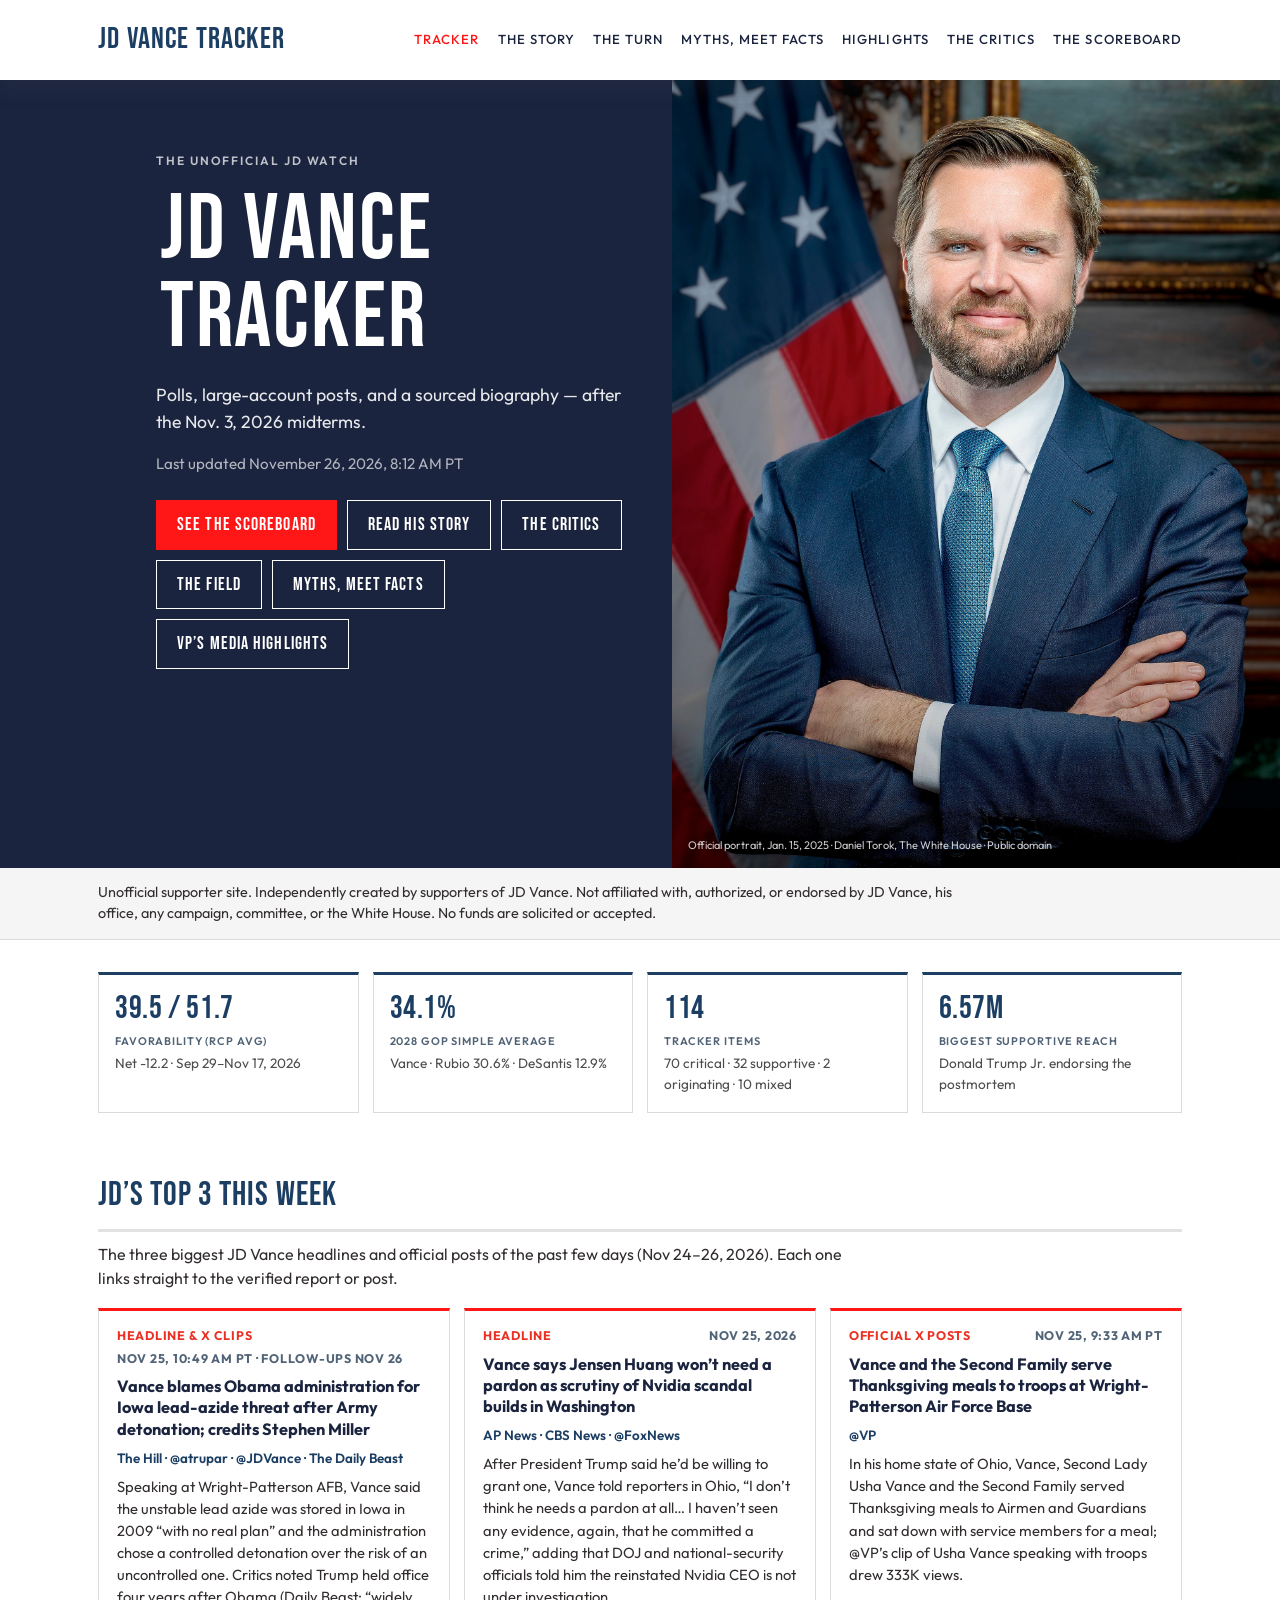
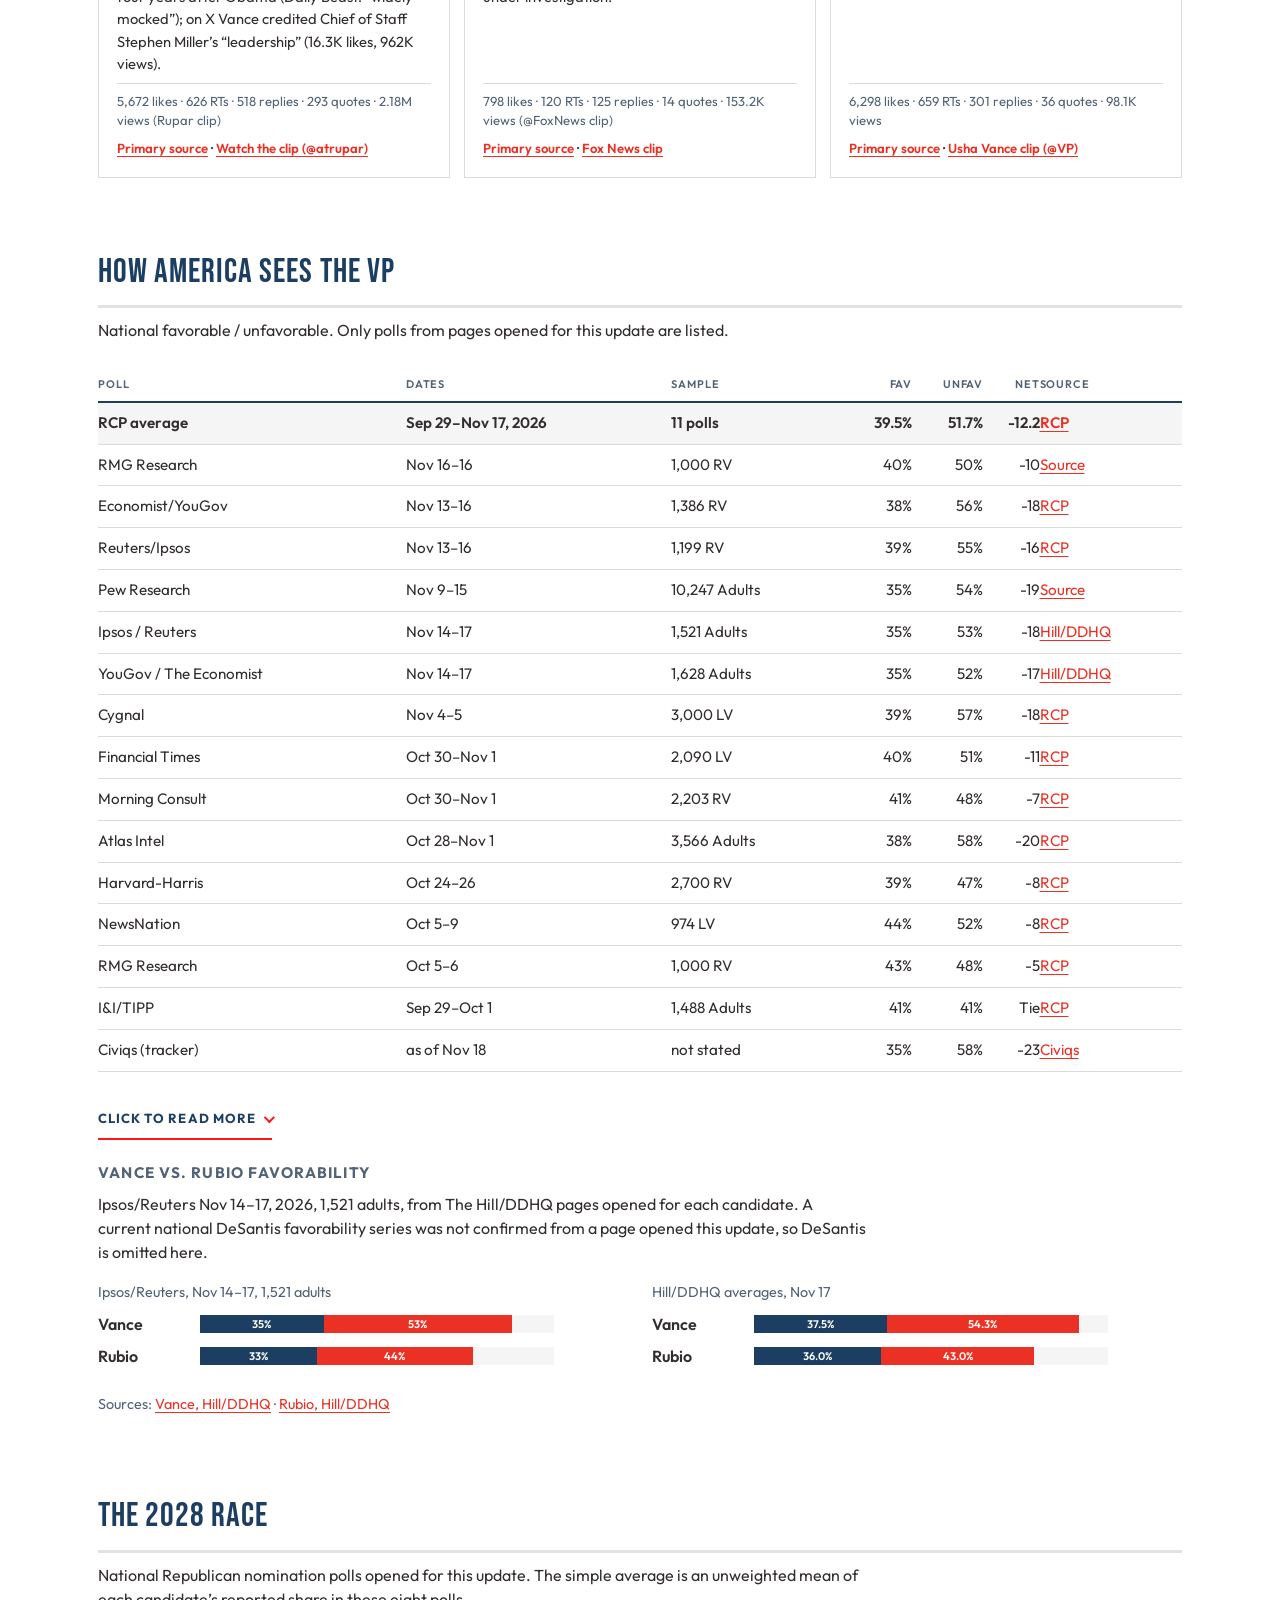
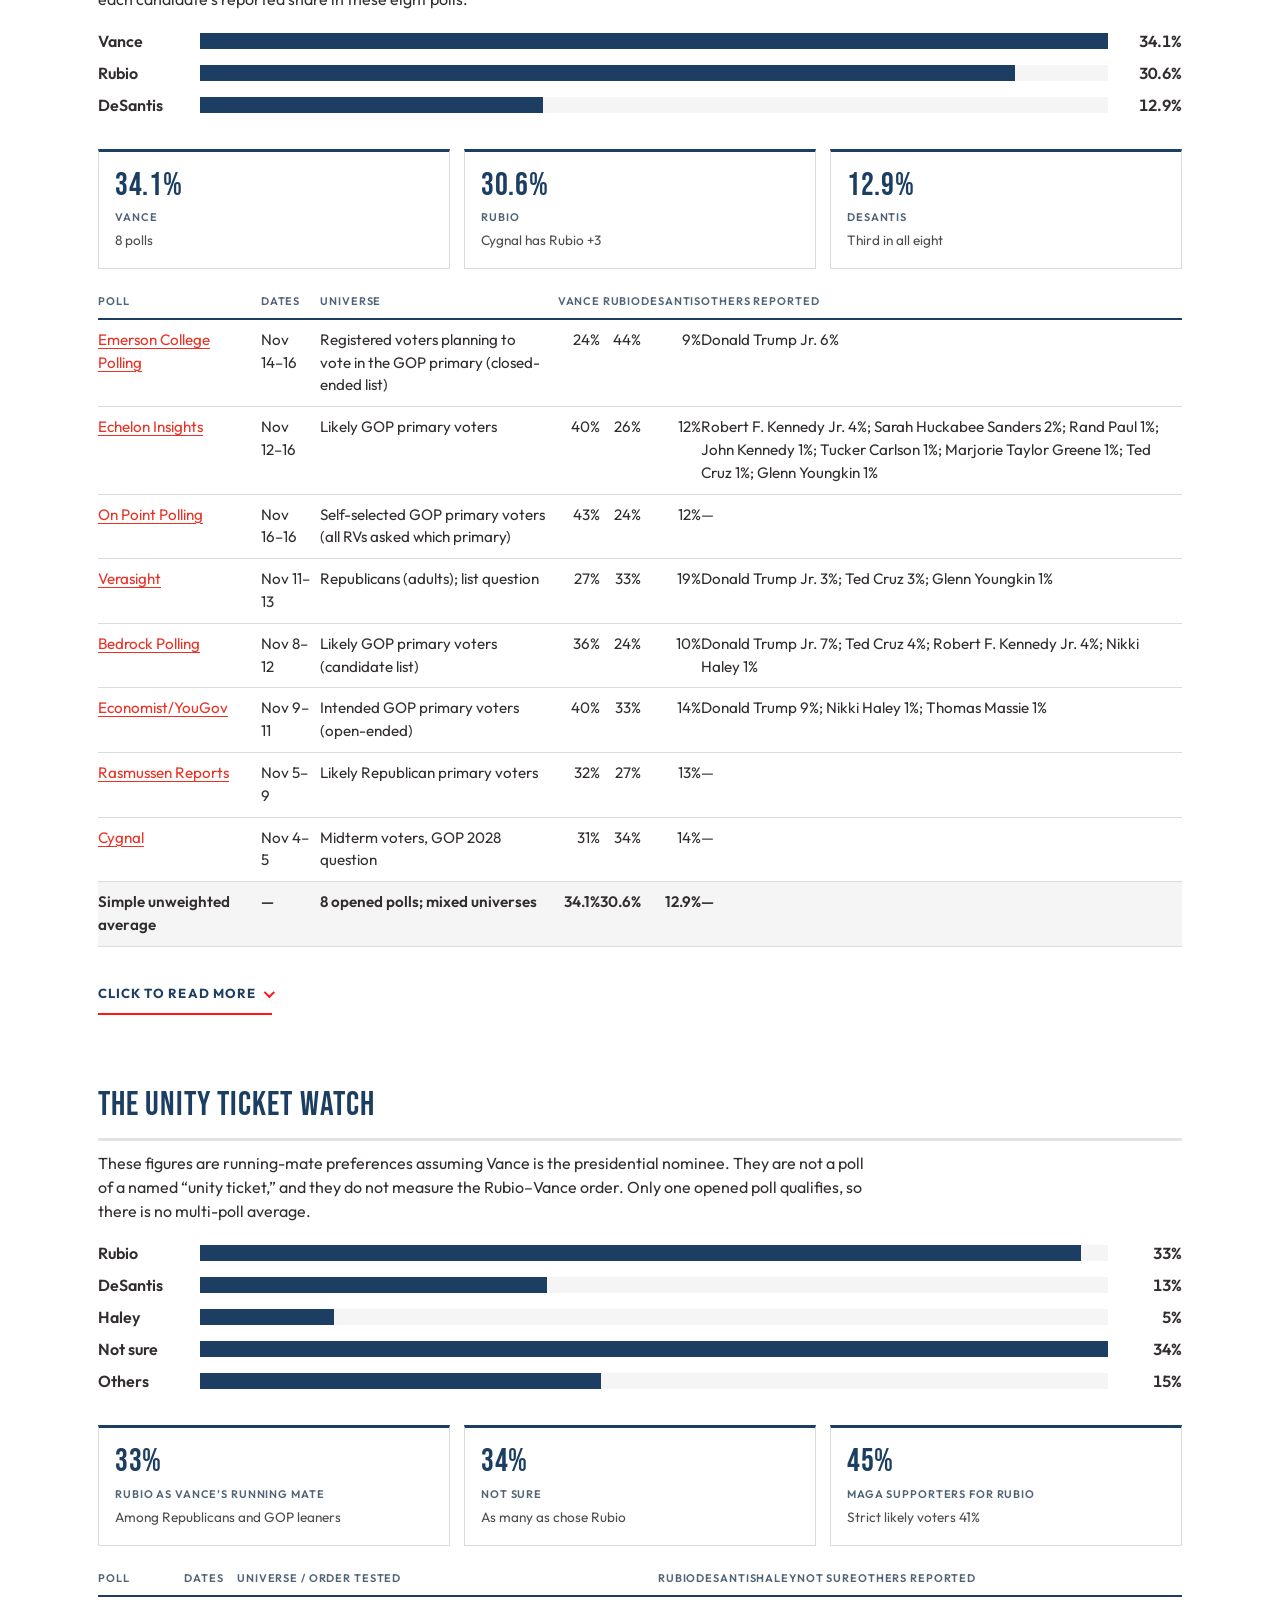
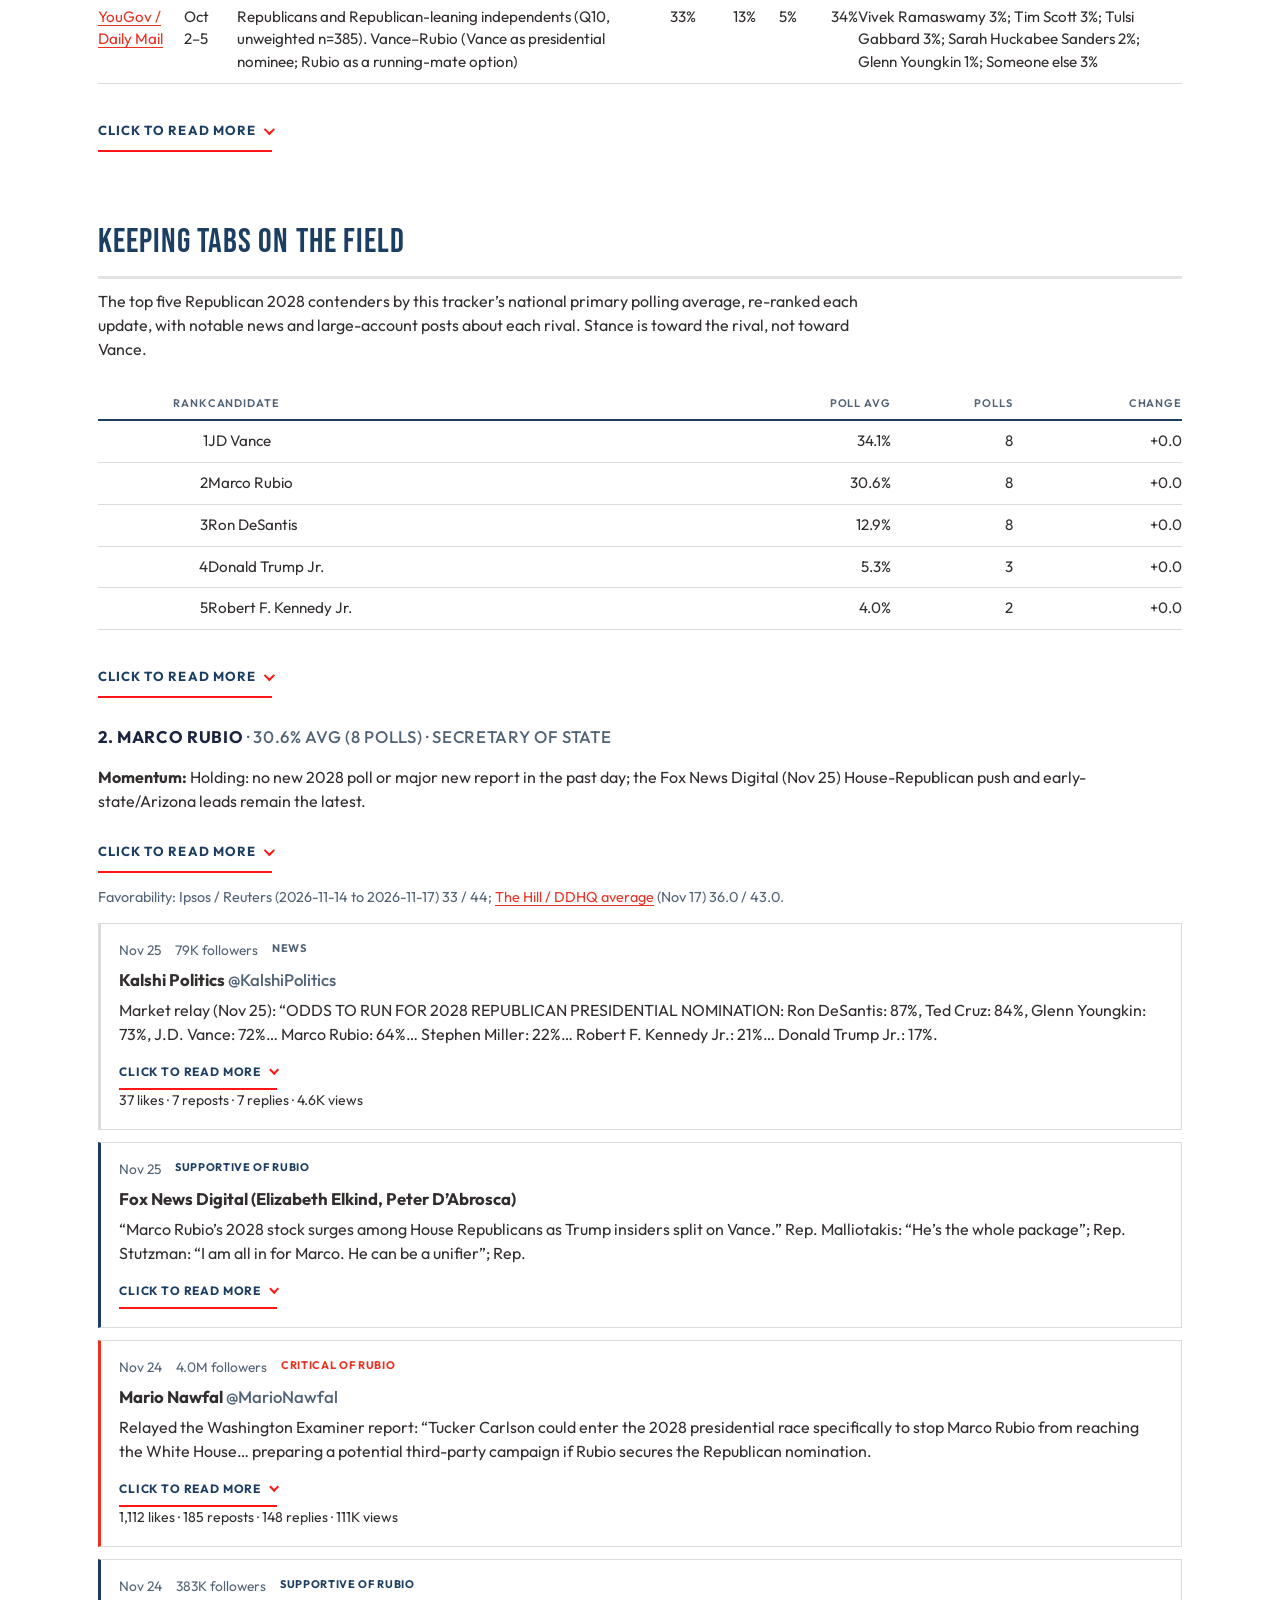
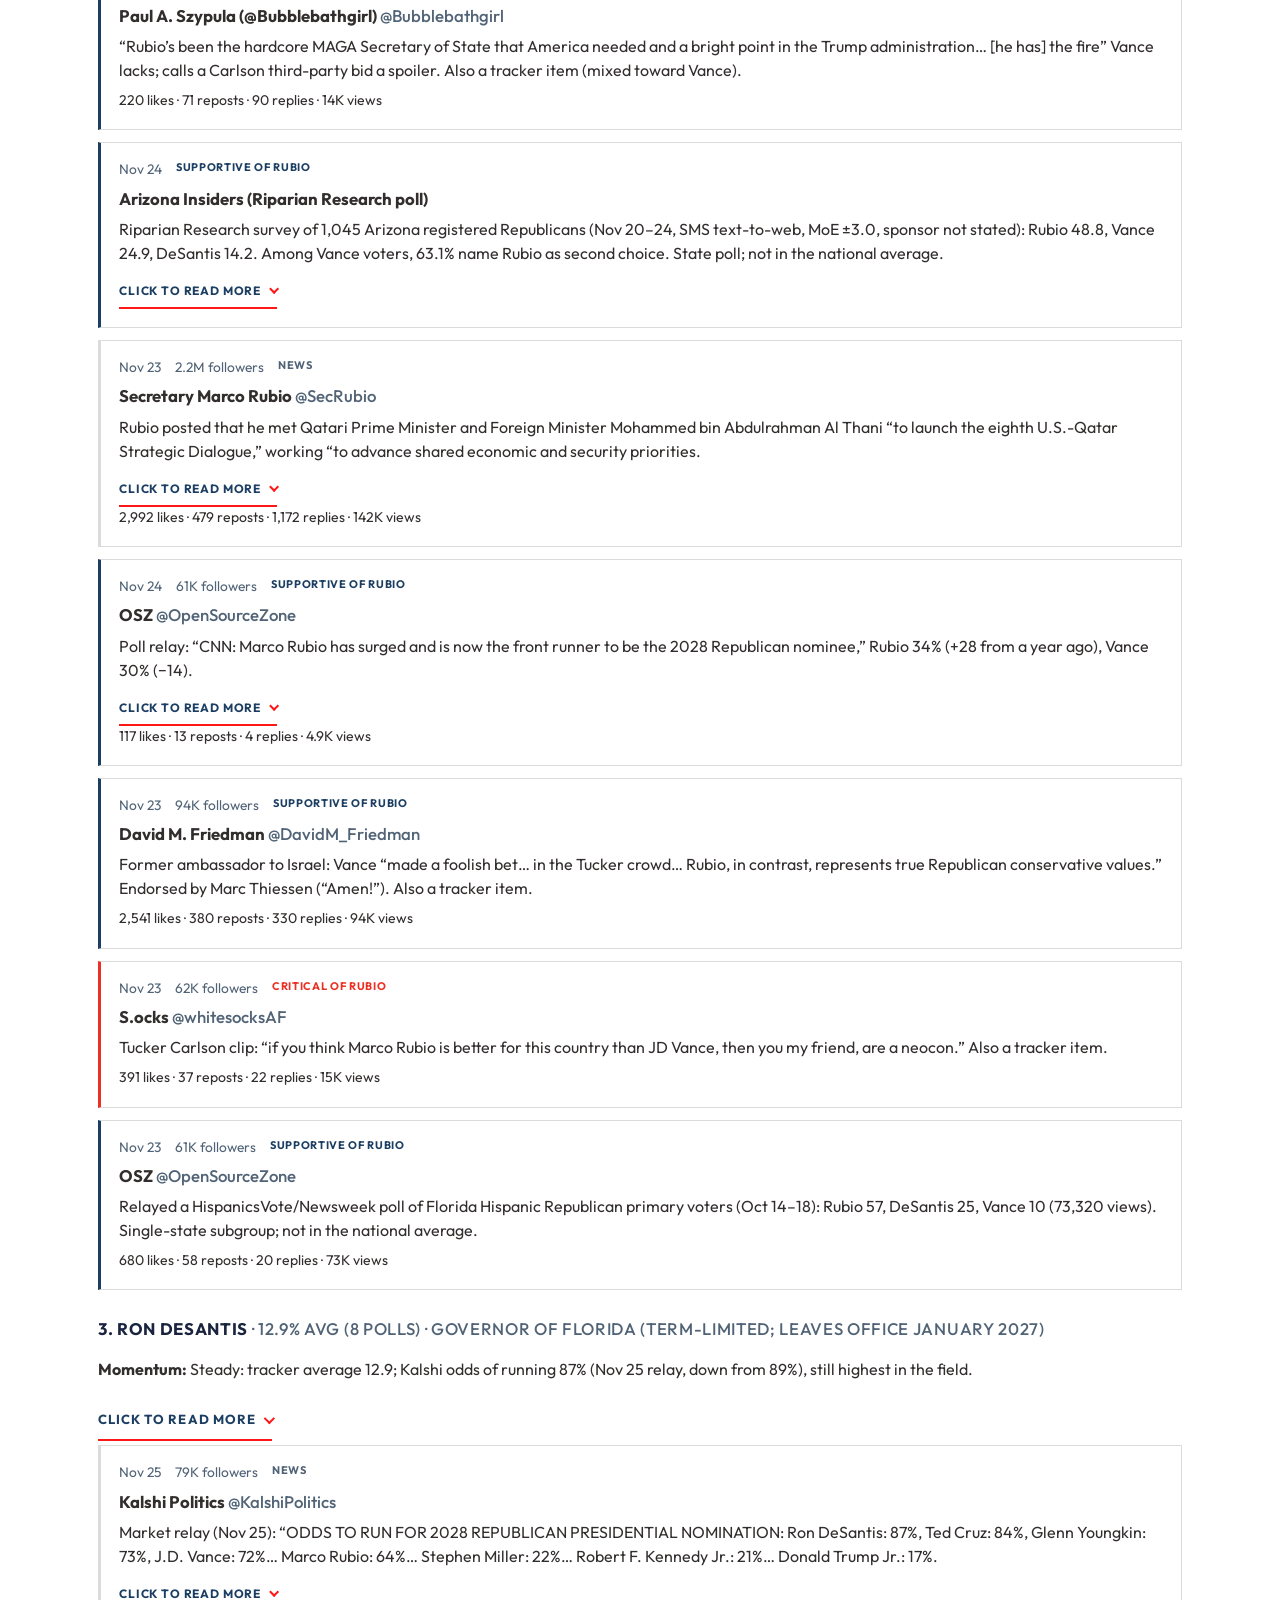
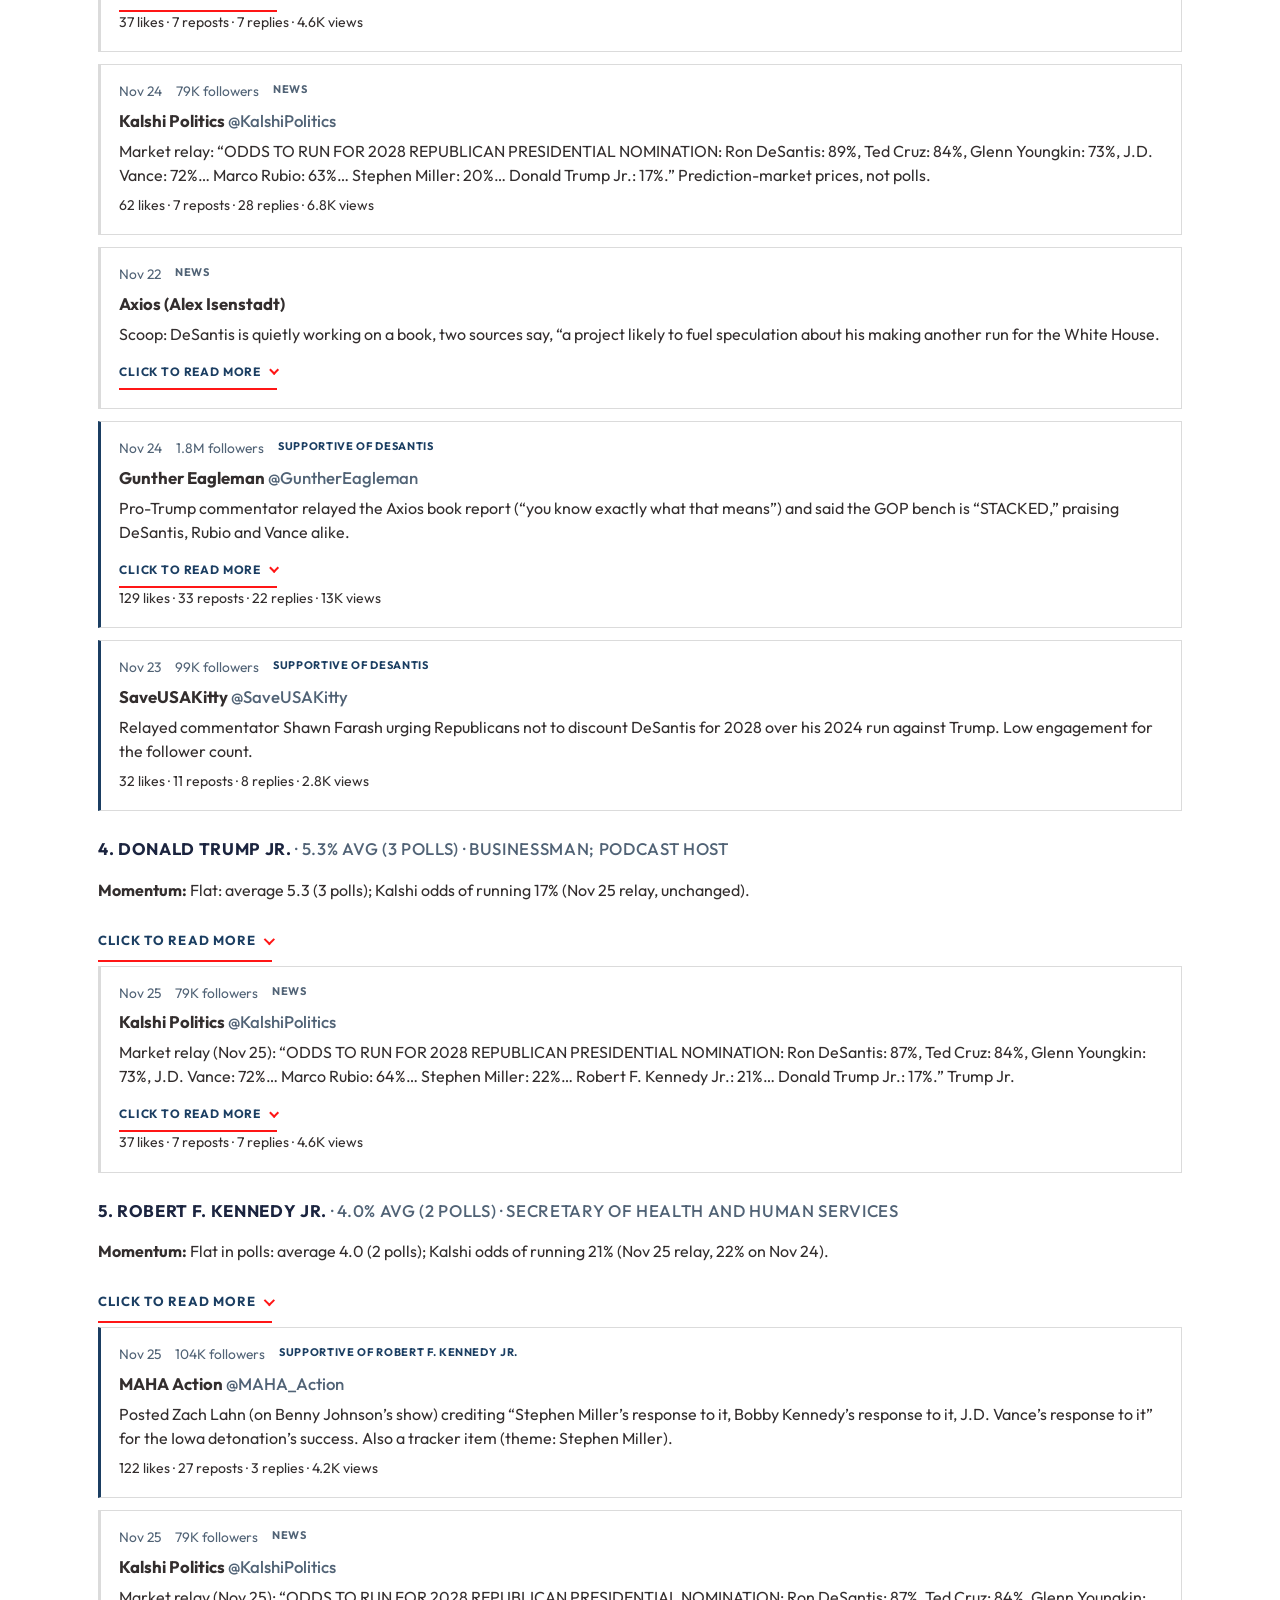
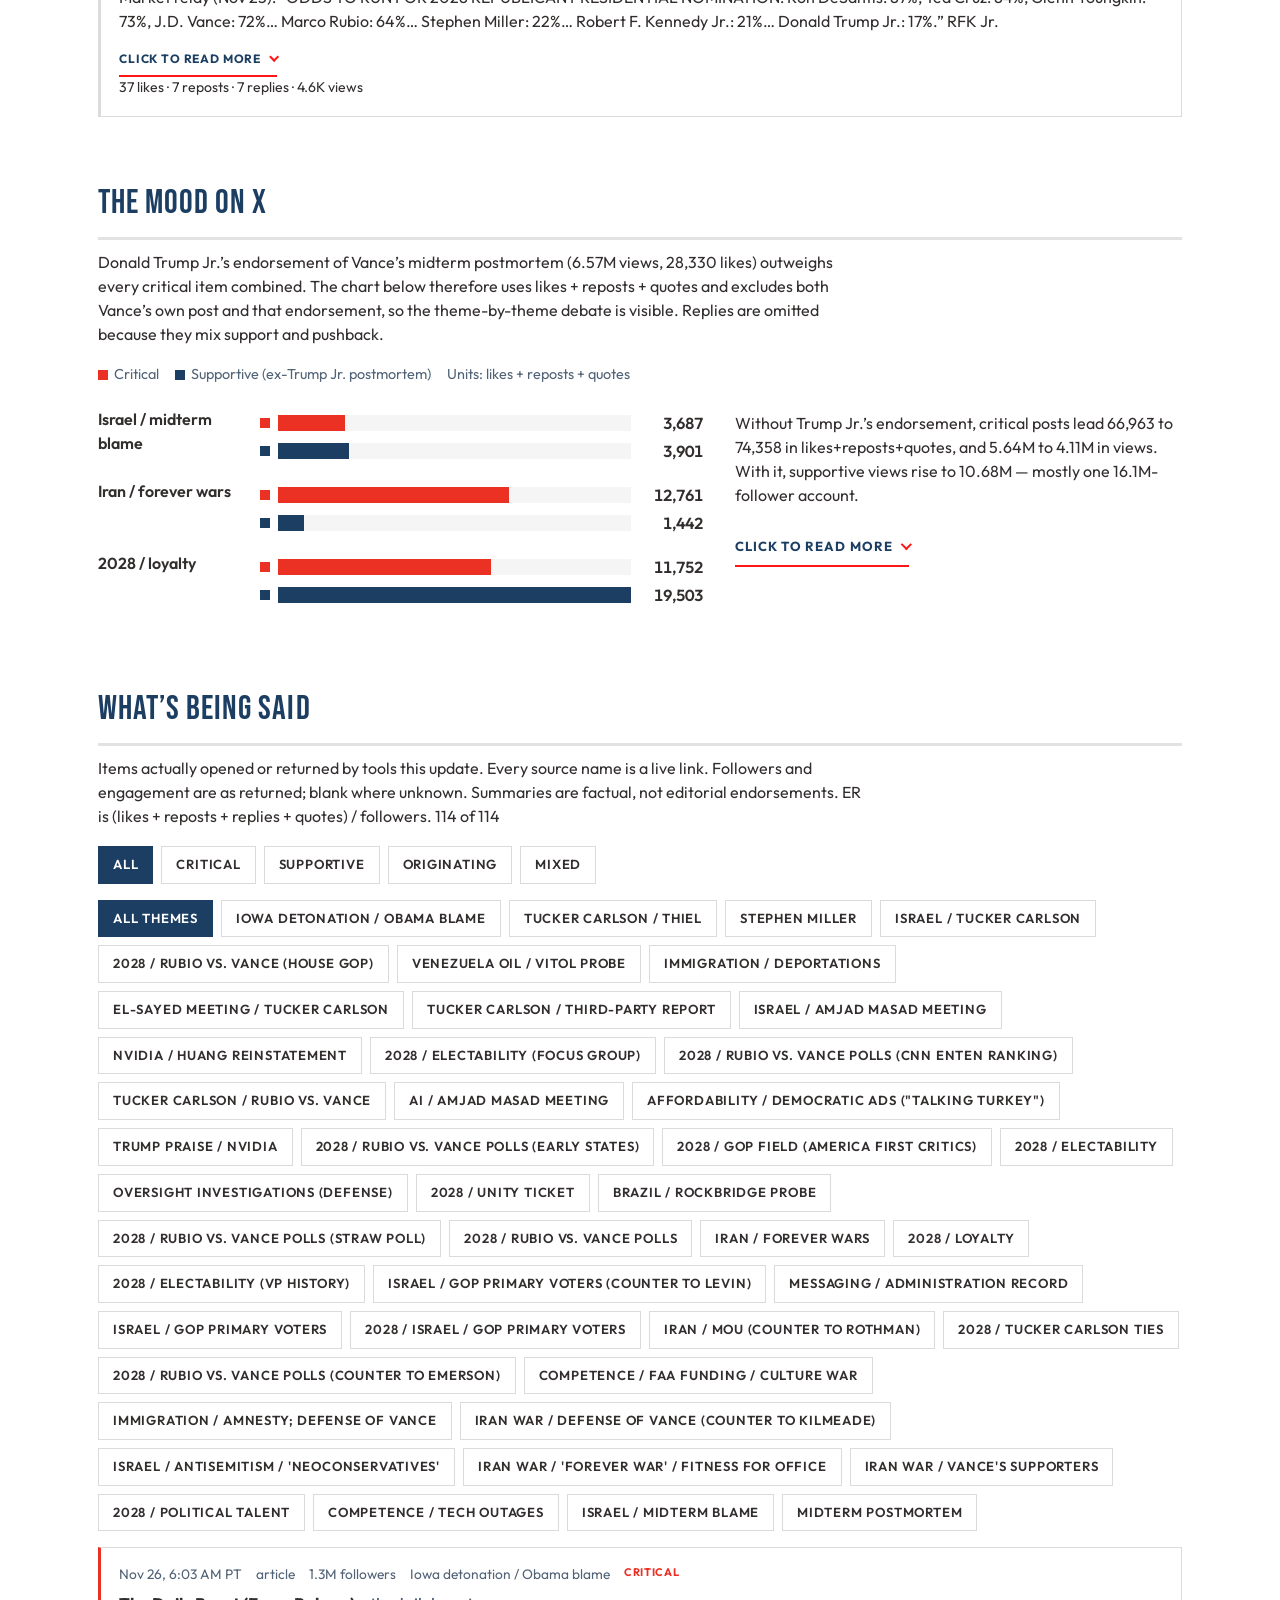
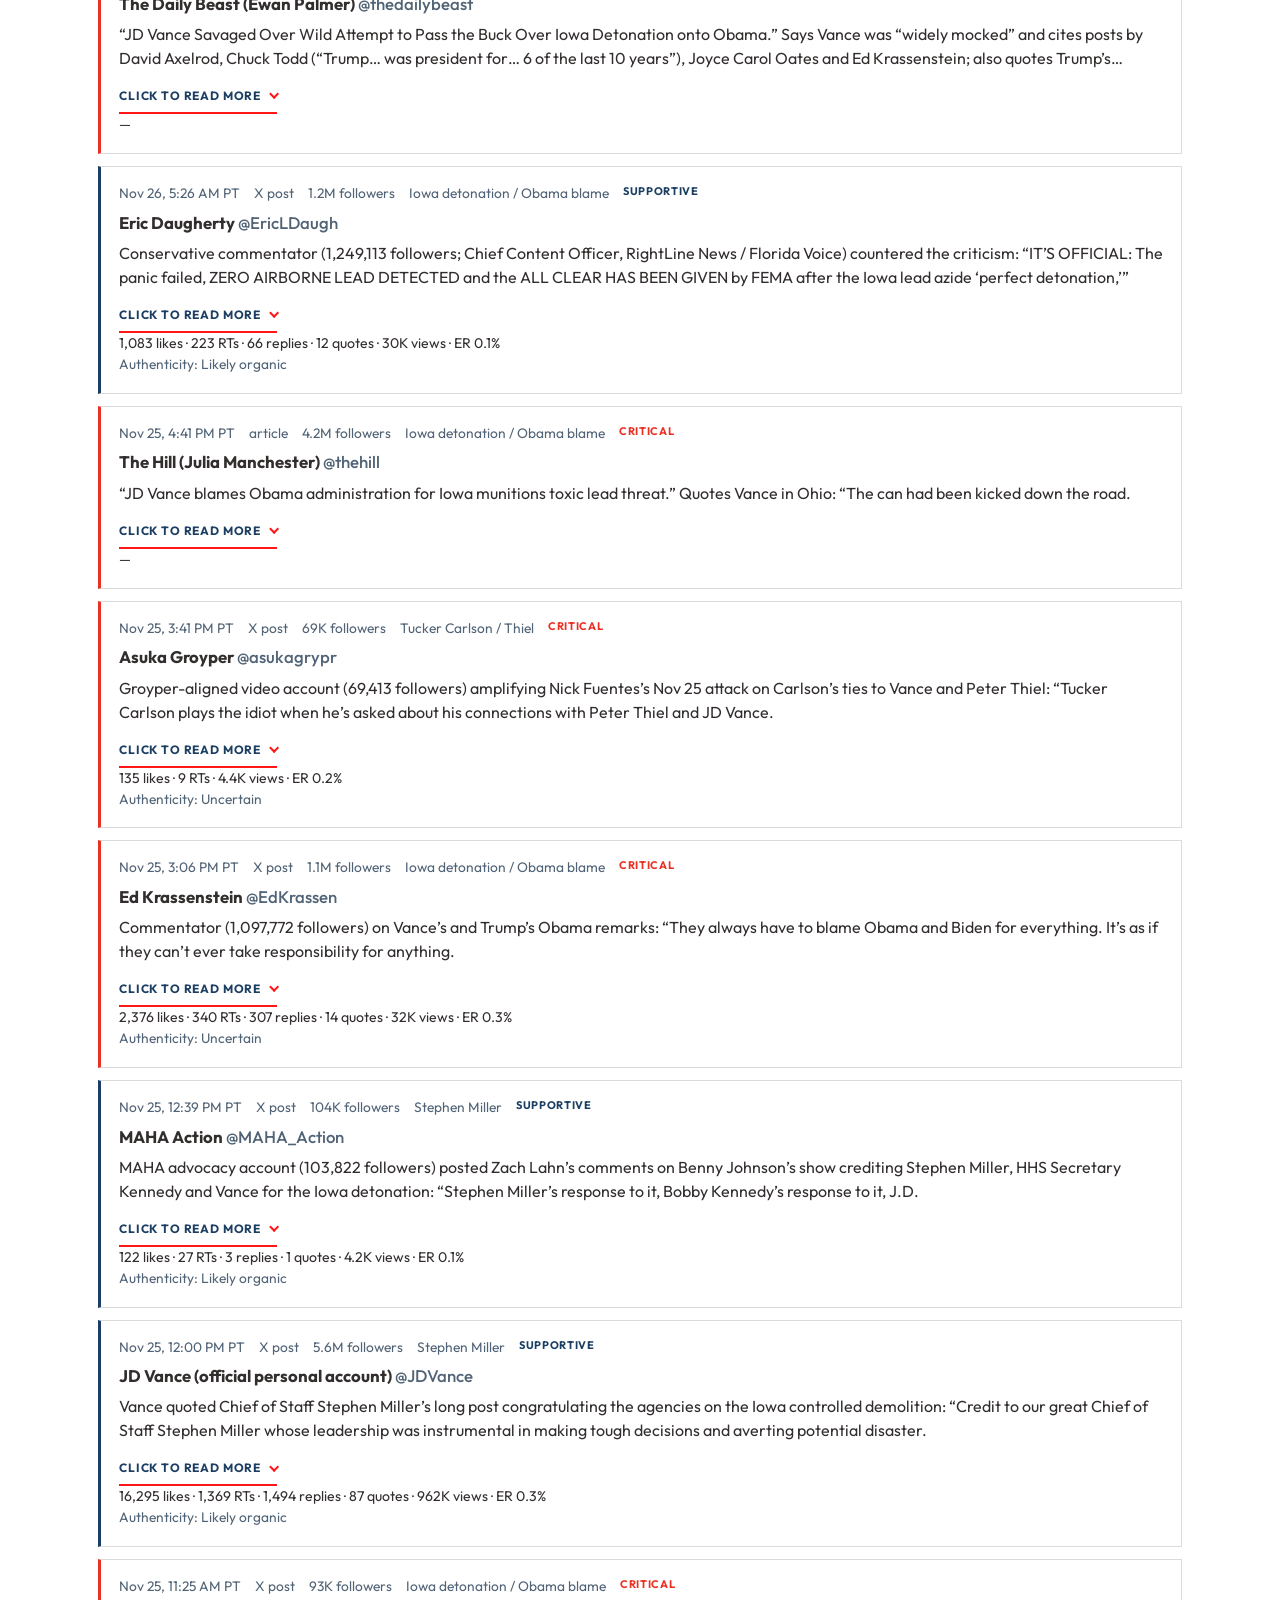
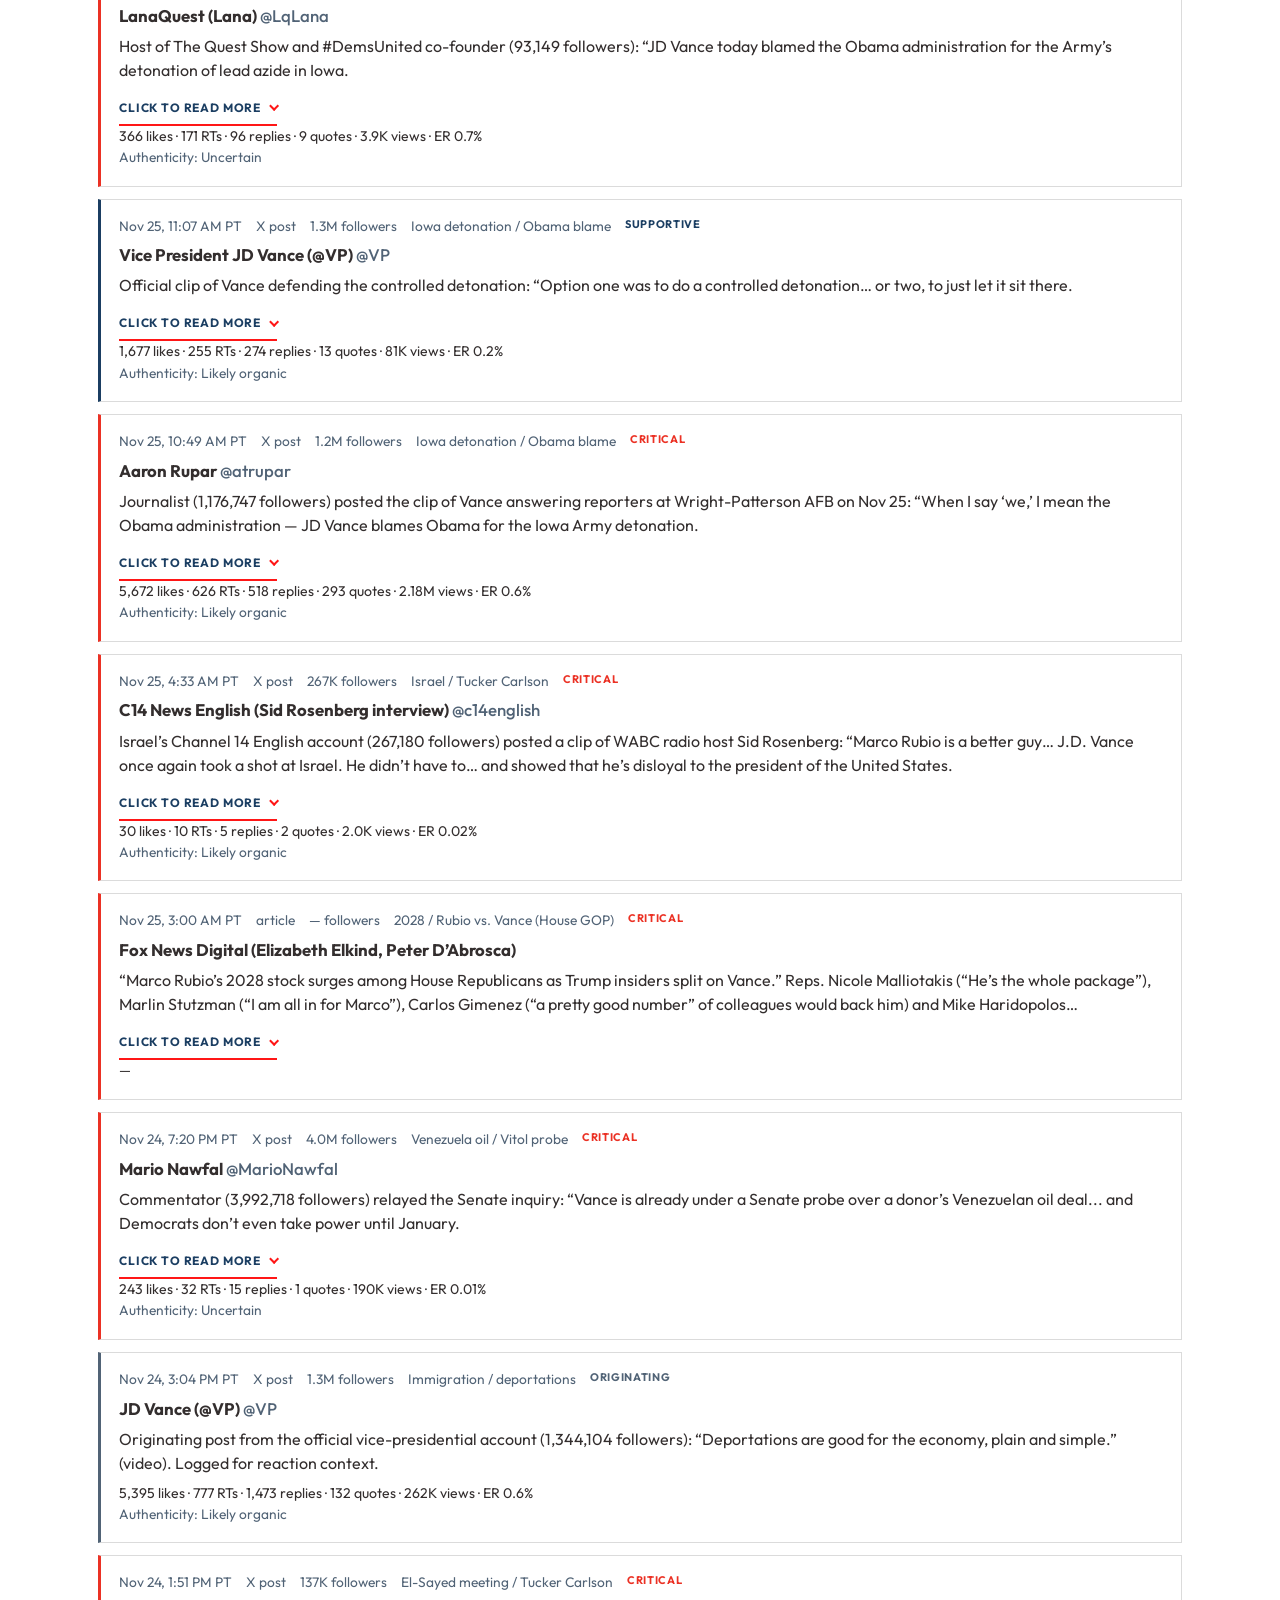
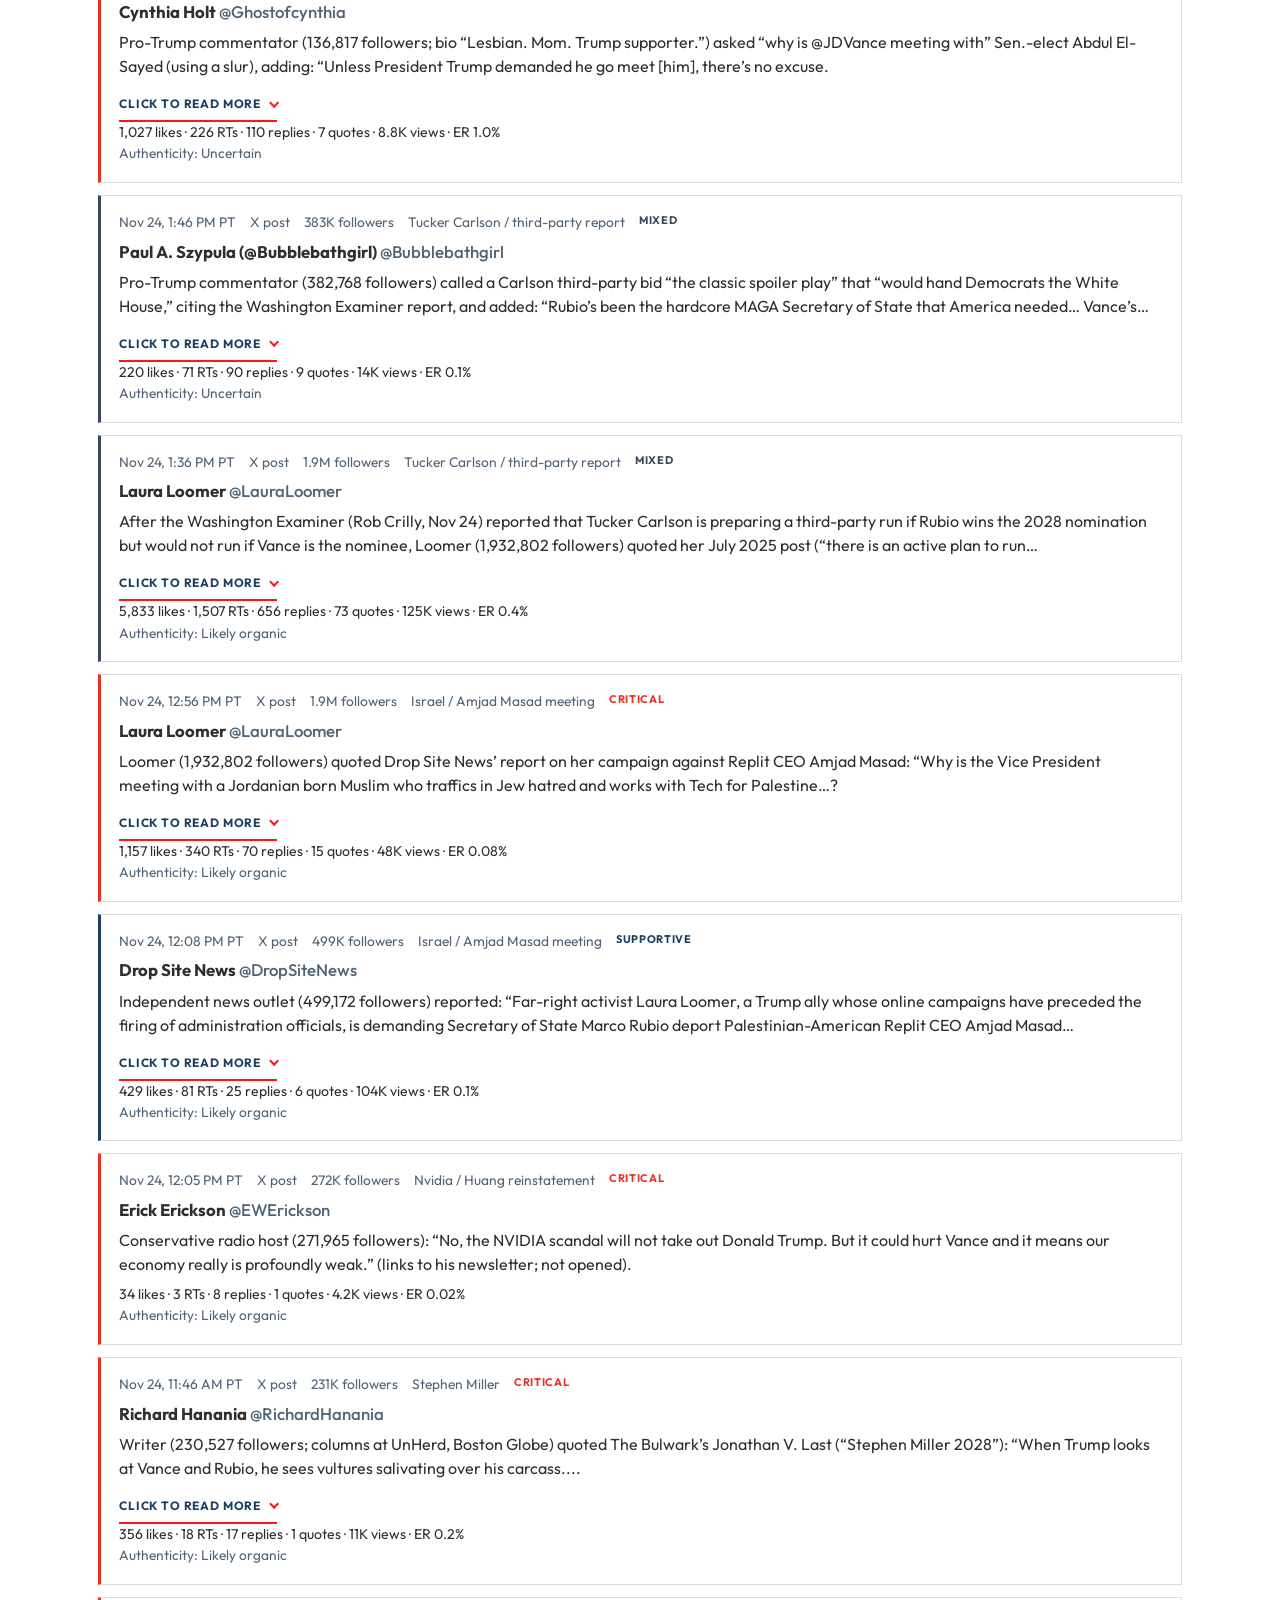
==== commit ca11b5f2: "Update JD Vance Tracker site" ====
--- a/index.html
+++ b/index.html
@@ -24,7 +24,7 @@
       <p class="kicker">The unofficial JD watch</p>
       <h1>JD Vance Tracker</h1>
       <p class="dek">Polls, large-account posts, and a sourced biography — after the Nov. 3, 2026 midterms.</p>
-      <p class="updated">Last updated November 25, 2026, 8:15 AM PT</p>
+      <p class="updated">Last updated November 26, 2026, 8:12 AM PT</p>
       <div class="hero-actions">
         <a class="btn solid" href="#favorability">See the scoreboard</a>
         <a class="btn" href="bio.html">Read his story</a>
@@ -48,35 +48,35 @@
     <div class="metrics">
       <div class="metric"><div class="val">39.5 / 51.7</div><div class="lbl">Favorability (RCP avg)</div><div class="det">Net -12.2 · Sep 29–Nov 17, 2026</div></div>
       <div class="metric"><div class="val">34.1%</div><div class="lbl">2028 GOP simple average</div><div class="det">Vance · Rubio 30.6% · DeSantis 12.9%</div></div>
-      <div class="metric"><div class="val">104</div><div class="lbl">Tracker items</div><div class="det">64 critical · 28 supportive · 2 originating · 10 mixed</div></div>
+      <div class="metric"><div class="val">114</div><div class="lbl">Tracker items</div><div class="det">70 critical · 32 supportive · 2 originating · 10 mixed</div></div>
       <div class="metric"><div class="val">6.57M</div><div class="lbl">Biggest supportive reach</div><div class="det">Donald Trump Jr. endorsing the postmortem</div></div>
     </div>
     
     <section class="block" id="top3">
       <h2>JD’s Top 3 This Week</h2>
-      <p class="lede">The three biggest JD Vance headlines and official posts of the past few days (Nov 23–25, 2026). Each one links straight to the verified report or post.</p>
+      <p class="lede">The three biggest JD Vance headlines and official posts of the past few days (Nov 24–26, 2026). Each one links straight to the verified report or post.</p>
       <div class="top3-grid">
         <article class="top3-card">
-              <div class="top3-meta"><span class="top3-kind">X post &amp; coverage</span><span>Nov 23, 7:13 PM PT · follow-up Nov 25</span></div>
-              <h3><a href="https://x.com/JDVance/status/2125065305504272838">Nvidia reinstates CEO Jensen Huang after Trump &amp; Vance push; Vance says no pardon needed</a></h3>
-              <p class="top3-src">@JDVance · The Hill · Reuters · CBS News</p>
-              <p class="top3-sum">Trump led the effort and praised Vance on CNBC (“dealing with a Vice President, JD Vance who’s great”); Reuters, The Hill, and CBS News reported Vance also pressed Nvidia board members before Huang’s Nov. 23 return, and Vance told reporters Nov. 25 Huang isn’t under investigation and doesn’t need a pardon.</p>
-              <p class="top3-eng">23,774 likes · 1,413 RTs · 2,469 replies · 223 quotes · 1.15M views</p>
-              <div class="top3-links"><a href="https://x.com/JDVance/status/2125065305504272838">Primary source</a> · <a href="https://www.cbsnews.com/news/vance-says-jensen-huang-doesnt-need-pardon/">CBS News (Nov 25)</a></div>
+              <div class="top3-meta"><span class="top3-kind">Headline &amp; X clips</span><span>Nov 25, 10:49 AM PT · follow-ups Nov 26</span></div>
+              <h3><a href="https://thehill.com/homenews/administration/6243397-vance-obama-iowa-munitions-lead-azide/">Vance blames Obama administration for Iowa lead-azide threat after Army detonation; credits Stephen Miller</a></h3>
+              <p class="top3-src">The Hill · @atrupar · @JDVance · The Daily Beast</p>
+              <p class="top3-sum">Speaking at Wright-Patterson AFB, Vance said the unstable lead azide was stored in Iowa in 2009 “with no real plan” and the administration chose a controlled detonation over the risk of an uncontrolled one. Critics noted Trump held office four years after Obama (Daily Beast: “widely mocked”); on X Vance credited Chief of Staff Stephen Miller’s “leadership” (16.3K likes, 962K views).</p>
+              <p class="top3-eng">5,672 likes · 626 RTs · 518 replies · 293 quotes · 2.18M views (Rupar clip)</p>
+              <div class="top3-links"><a href="https://thehill.com/homenews/administration/6243397-vance-obama-iowa-munitions-lead-azide/">Primary source</a> · <a href="https://x.com/atrupar/status/2125663195239002148">Watch the clip (@atrupar)</a></div>
             </article><article class="top3-card">
-              <div class="top3-meta"><span class="top3-kind">Headline &amp; X video</span><span>Nov 25, 2026</span></div>
-              <h3><a href="https://apnews.com/article/vance-trump-thanksgiving-ohio-space-academy-b15211aafa25c8f5610bd5f39580ace0">Vance serves Thanksgiving meal to Air Force troops at Wright-Patterson in Ohio</a></h3>
-              <p class="top3-src">AP News · @VP</p>
-              <p class="top3-sum">Joined by Second Lady Usha Vance and their children in his home state, Vance served Thanksgiving lunch to service members, held off-the-record talks with troops, and fielded press questions afterward.</p>
-              <p class="top3-eng">2,728 likes · 299 RTs · 175 replies · 16 quotes · 49.8K views (@VP video)</p>
-              <div class="top3-links"><a href="https://apnews.com/article/vance-trump-thanksgiving-ohio-space-academy-b15211aafa25c8f5610bd5f39580ace0">Primary source</a> · <a href="https://x.com/VP/status/2125644133377441813">Watch @VP clip</a></div>
+              <div class="top3-meta"><span class="top3-kind">Headline</span><span>Nov 25, 2026</span></div>
+              <h3><a href="https://apnews.com/article/vance-trump-pardon-nvidia-huang-congress-a8d3d781f182317cbff28863d56add5d">Vance says Jensen Huang won’t need a pardon as scrutiny of Nvidia scandal builds in Washington</a></h3>
+              <p class="top3-src">AP News · CBS News · @FoxNews</p>
+              <p class="top3-sum">After President Trump said he’d be willing to grant one, Vance told reporters in Ohio, “I don’t think he needs a pardon at all… I haven’t seen any evidence, again, that he committed a crime,” adding that DOJ and national-security officials told him the reinstated Nvidia CEO is not under investigation.</p>
+              <p class="top3-eng">798 likes · 120 RTs · 125 replies · 14 quotes · 153.2K views (@FoxNews clip)</p>
+              <div class="top3-links"><a href="https://apnews.com/article/vance-trump-pardon-nvidia-huang-congress-a8d3d781f182317cbff28863d56add5d">Primary source</a> · <a href="https://x.com/FoxNews/status/2125662001796116497">Fox News clip</a></div>
             </article><article class="top3-card">
-              <div class="top3-meta"><span class="top3-kind">Headline</span><span>Nov 23, 12:39 PM PT</span></div>
-              <h3><a href="https://x.com/Reuters/status/2124965995089404183">Senate panel opens inquiry into Vance’s ties to Vitol Venezuelan oil contract</a></h3>
-              <p class="top3-src">Reuters (@Reuters)</p>
-              <p class="top3-sum">Incoming Senate Homeland Security chair Maggie Hassan requested Vance’s records by Dec. 14 over a reported Dec. 2025 Montana meeting with donor John Addison before Vitol’s Venezuelan crude license; Vance’s office denied the meeting.</p>
-              <p class="top3-eng">643 likes · 160 RTs · 161 replies · 32 quotes · 58.0K views</p>
-              <div class="top3-links"><a href="https://x.com/Reuters/status/2124965995089404183">Primary source</a></div>
+              <div class="top3-meta"><span class="top3-kind">Official X posts</span><span>Nov 25, 9:33 AM PT</span></div>
+              <h3><a href="https://x.com/VP/status/2125644133377441813">Vance and the Second Family serve Thanksgiving meals to troops at Wright-Patterson Air Force Base</a></h3>
+              <p class="top3-src">@VP</p>
+              <p class="top3-sum">In his home state of Ohio, Vance, Second Lady Usha Vance and the Second Family served Thanksgiving meals to Airmen and Guardians and sat down with service members for a meal; @VP’s clip of Usha Vance speaking with troops drew 333K views.</p>
+              <p class="top3-eng">6,298 likes · 659 RTs · 301 replies · 36 quotes · 98.1K views</p>
+              <div class="top3-links"><a href="https://x.com/VP/status/2125644133377441813">Primary source</a> · <a href="https://x.com/VP/status/2125646497173615042">Usha Vance clip (@VP)</a></div>
             </article>
       </div>
     </section>
@@ -224,7 +224,7 @@
           </tbody>
         </table>
       </div>
-      <details class="read-more"><summary><span class="rm-more">Click to read more</span><span class="rm-less">Show less</span></summary><div class="read-more-body"><p>A simple unweighted average of the 10 polls in the RCP table matches RCP’s published average: 39.5% favorable, 51.7% unfavorable (net -12.2). The Hill/DDHQ estimate (38.0 / 53.8, net -15.8, as of Nov 25) is more unfavorable because it folds in adult-universe splits.</p><p>Approval is a different question. Politix+ (page opened) shows a 3-poll average as of Nov 21 of 41.1% approve and 57.6% disapprove (net -16.5). The latest individual approval poll on that page is Ipsos on Oct 12 (41/57, n=2,032). <a href="https://politixplus.com/race/jd-vance-approval">Politix+</a></p></div></details>
+      <details class="read-more"><summary><span class="rm-more">Click to read more</span><span class="rm-less">Show less</span></summary><div class="read-more-body"><p>A simple unweighted average of the 10 polls in the RCP table matches RCP’s published average: 39.5% favorable, 51.7% unfavorable (net -12.2). The Hill/DDHQ estimate (38.0 / 53.8, net -15.8, as of Nov 26) is more unfavorable because it folds in adult-universe splits.</p><p>Approval is a different question. Politix+ (page opened) shows a 3-poll average as of Nov 21 of 41.1% approve and 57.6% disapprove (net -16.5). The latest individual approval poll on that page is Ipsos on Oct 12 (41/57, n=2,032). <a href="https://politixplus.com/race/jd-vance-approval">Politix+</a></p></div></details>
       <h3 style="font-size:0.95rem;letter-spacing:0.08em;text-transform:uppercase;color:var(--muted);margin:22px 0 8px;">Vance vs. Rubio favorability</h3>
       <p class="lede">Ipsos/Reuters Nov 14–17, 2026, 1,521 adults, from The Hill/DDHQ pages opened for each candidate. A current national DeSantis favorability series was not confirmed from a page opened this update, so DeSantis is omitted here.</p>
       <div class="cmp">
@@ -471,13 +471,22 @@
             </tr></tbody>
         </table>
       </div>
-      <details class="read-more"><summary><span class="rm-more">Click to read more</span><span class="rm-less">Show less</span></summary><div class="read-more-body"><p class="fine">Nov 25, 2026: unchanged — no new national 2028 GOP primary poll. Vance 34.1, Rubio 30.6, DeSantis 12.9 (8 polls); Trump Jr. 5.3 (3 polls), RFK Jr. 4.0 (2 polls); Ted Cruz next (2.7, 3 polls). A new Arizona-only Riparian Research poll (Rubio 48.8, Vance 24.9, DeSantis 14.2) is not part of the national average. Stephen Miller is not listed in any opened poll. Nov 24, 2026: first ranking. Order unchanged at the top (Vance, Rubio, DeSantis). Adding the Rainey Center poll moved the averages to Vance 34.1 (33.9), Rubio 30.6 (31.6), DeSantis 12.9 (13.3). Trump Jr. (5.3%, 3 polls) and RFK Jr. (4.0%, 2 polls) fill places 4–5; Ted Cruz is next (2.7%, 3 polls). Stephen Miller is not listed in any opened poll.</p><p class="fine">The top five Republican 2028 contenders by the tracker’s national primary polling average (polls_2028.json), re-ranked each update. Vance, Rubio and DeSantis are ranked by the simple average across all opened polls (every poll reports them). Places 4–5 are ranked by each candidate’s mean share among only the opened polls that reported him (n shown), because most polls do not report minor candidates; Donald Trump (constitutionally barred) is excluded. Stance on each item is toward that rival, not toward Vance. Only items actually opened are listed; favorability is shown only where a poll was opened.</p></div></details>
+      <details class="read-more"><summary><span class="rm-more">Click to read more</span><span class="rm-less">Show less</span></summary><div class="read-more-body"><p class="fine">Nov 26, 2026: unchanged — no new national 2028 GOP primary poll found (RCP favorability and Hill/DDHQ pages re-opened; web search for new primary polls returned only polls already logged). Vance 34.1, Rubio 30.6, DeSantis 12.9 (8 polls); Trump Jr. 5.3 (3 polls), RFK Jr. 4.0 (2 polls); Ted Cruz next (2.7, 3 polls). Stephen Miller is not listed in any opened poll. Nov 25, 2026: unchanged — no new national 2028 GOP primary poll. Vance 34.1, Rubio 30.6, DeSantis 12.9 (8 polls); Trump Jr. 5.3 (3 polls), RFK Jr. 4.0 (2 polls); Ted Cruz next (2.7, 3 polls). A new Arizona-only Riparian Research poll (Rubio 48.8, Vance 24.9, DeSantis 14.2) is not part of the national average. Stephen Miller is not listed in any opened poll. Nov 24, 2026: first ranking. Order unchanged at the top (Vance, Rubio, DeSantis). Adding the Rainey Center poll moved the averages to Vance 34.1 (33.9), Rubio 30.6 (31.6), DeSantis 12.9 (13.3). Trump Jr. (5.3%, 3 polls) and RFK Jr. (4.0%, 2 polls) fill places 4–5; Ted Cruz is next (2.7%, 3 polls). Stephen Miller is not listed in any opened poll.</p><p class="fine">The top five Republican 2028 contenders by the tracker’s national primary polling average (polls_2028.json), re-ranked each update. Vance, Rubio and DeSantis are ranked by the simple average across all opened polls (every poll reports them). Places 4–5 are ranked by each candidate’s mean share among only the opened polls that reported him (n shown), because most polls do not report minor candidates; Donald Trump (constitutionally barred) is excluded. Stance on each item is toward that rival, not toward Vance. Only items actually opened are listed; favorability is shown only where a poll was opened.</p></div></details>
       <div class="rival">
               <h3>2. Marco Rubio <span class="handle">· 30.6% avg (8 polls) · Secretary of State</span></h3>
-              <p class="momentum"><strong>Momentum:</strong> Rising in elite support: Fox News Digital (Nov 25) reports multiple House Republicans (Malliotakis, Stutzman, Gimenez, Haridopolos) pushing him to run and administration staff “about 50/50” between him and Vance; leads a new Arizona GOP poll 48.8–24.9 (Riparian Research, Nov 20–24) and the OnMessage early-state poll.</p>
-              <details class="read-more"><summary><span class="rm-more">Click to read more</span><span class="rm-less">Show less</span></summary><div class="read-more-body"><p class="momentum">Tucker Carlson is reported (Washington Examiner, Nov 24) to be preparing a third-party run only if Rubio is the nominee. National tracker average unchanged at 30.6 (Vance 34.1). Rubio has publicly dismissed 2028 talk.</p></div></details>
+              <p class="momentum"><strong>Momentum:</strong> Holding: no new 2028 poll or major new report in the past day; the Fox News Digital (Nov 25) House-Republican push and early-state/Arizona leads remain the latest.</p>
+              <details class="read-more"><summary><span class="rm-more">Click to read more</span><span class="rm-less">Show less</span></summary><div class="read-more-body"><p class="momentum">Kalshi odds of running 64% (Nov 25 relay, up from 63%). National tracker average 30.6 (Vance 34.1). Rubio continues to decline to discuss 2028.</p></div></details>
               <p class="fine">Favorability: Ipsos / Reuters (2026-11-14 to 2026-11-17) 33 / 44; <a href="https://elections2026.thehill.com/polls/candidate-favorability/marco-rubio-4/national/lv-rv-adults/">The Hill / DDHQ average</a> (Nov 17) 36.0 / 43.0.</p>
-              <div class="cards"><article class="card supportive">
+              <div class="cards"><article class="card news">
+                  <div class="card-meta">
+                    <time>Nov 25</time>
+                    <span>79K followers</span>
+                    <span class="badge news">News</span>
+                  </div>
+                  <h3><a href="https://x.com/KalshiPolitics/status/2125722449048162523">Kalshi Politics</a> <span class="handle">@KalshiPolitics</span></h3>
+                  <p class="summary">Market relay (Nov 25): “ODDS TO RUN FOR 2028 REPUBLICAN PRESIDENTIAL NOMINATION: Ron DeSantis: 87%, Ted Cruz: 84%, Glenn Youngkin: 73%, J.D. Vance: 72%… Marco Rubio: 64%… Stephen Miller: 22%… Robert F. Kennedy Jr.: 21%… Donald Trump Jr.: 17%.</p><details class="read-more"><summary><span class="rm-more">Click to read more</span><span class="rm-less">Show less</span></summary><div class="read-more-body"><p class="summary">” Rubio at 64% (63% in the Nov 24 relay). Prediction-market prices, not polls.</p></div></details>
+                  <div class="eng">37 likes · 7 reposts · 7 replies · 4.6K views</div>
+                </article><article class="card supportive">
                   <div class="card-meta">
                     <time>Nov 25</time>
                     
@@ -562,10 +571,19 @@
               
             </div><div class="rival">
               <h3>3. Ron DeSantis <span class="handle">· 12.9% avg (8 polls) · Governor of Florida (term-limited; leaves office January 2027)</span></h3>
-              <p class="momentum"><strong>Momentum:</strong> Steady: 14.2% in the new Arizona GOP poll (third; 26.8% as a second choice), tracker average unchanged at 12.9.</p>
-              <details class="read-more"><summary><span class="rm-more">Click to read more</span><span class="rm-less">Show less</span></summary><div class="read-more-body"><p class="momentum">Kalshi traders (Nov 24 relay) put his odds of running at 89%, highest in the field (a market price, not a poll). Axios book-project report (Nov 22) still the main positioning news.</p></div></details>
+              <p class="momentum"><strong>Momentum:</strong> Steady: tracker average 12.9; Kalshi odds of running 87% (Nov 25 relay, down from 89%), still highest in the field.</p>
+              <details class="read-more"><summary><span class="rm-more">Click to read more</span><span class="rm-less">Show less</span></summary><div class="read-more-body"><p class="momentum">No new large-account 2028 items opened this update.</p></div></details>
               
               <div class="cards"><article class="card news">
+                  <div class="card-meta">
+                    <time>Nov 25</time>
+                    <span>79K followers</span>
+                    <span class="badge news">News</span>
+                  </div>
+                  <h3><a href="https://x.com/KalshiPolitics/status/2125722449048162523">Kalshi Politics</a> <span class="handle">@KalshiPolitics</span></h3>
+                  <p class="summary">Market relay (Nov 25): “ODDS TO RUN FOR 2028 REPUBLICAN PRESIDENTIAL NOMINATION: Ron DeSantis: 87%, Ted Cruz: 84%, Glenn Youngkin: 73%, J.D. Vance: 72%… Marco Rubio: 64%… Stephen Miller: 22%… Robert F. Kennedy Jr.: 21%… Donald Trump Jr.: 17%.</p><details class="read-more"><summary><span class="rm-more">Click to read more</span><span class="rm-less">Show less</span></summary><div class="read-more-body"><p class="summary">” DeSantis at 87% (89% in the Nov 24 relay). Prediction-market prices, not polls.</p></div></details>
+                  <div class="eng">37 likes · 7 reposts · 7 replies · 4.6K views</div>
+                </article><article class="card news">
                   <div class="card-meta">
                     <time>Nov 24</time>
                     <span>79K followers</span>
@@ -605,18 +623,45 @@
               
             </div><div class="rival">
               <h3>4. Donald Trump Jr. <span class="handle">· 5.3% avg (3 polls) · Businessman; podcast host</span></h3>
-              <p class="momentum"><strong>Momentum:</strong> Flat: average 5.3 (3 polls); not listed in the Arizona Riparian poll; Kalshi odds of running 17% (Nov 24 relay).</p>
+              <p class="momentum"><strong>Momentum:</strong> Flat: average 5.3 (3 polls); Kalshi odds of running 17% (Nov 25 relay, unchanged).</p>
               <details class="read-more"><summary><span class="rm-more">Click to read more</span><span class="rm-less">Show less</span></summary><div class="read-more-body"><p class="momentum">No notable large-account 2028 items opened this update.</p></div></details>
               
-              <div class="cards"></div>
-              <p class="fine">No qualifying large-account items were opened this update.</p>
+              <div class="cards"><article class="card news">
+                  <div class="card-meta">
+                    <time>Nov 25</time>
+                    <span>79K followers</span>
+                    <span class="badge news">News</span>
+                  </div>
+                  <h3><a href="https://x.com/KalshiPolitics/status/2125722449048162523">Kalshi Politics</a> <span class="handle">@KalshiPolitics</span></h3>
+                  <p class="summary">Market relay (Nov 25): “ODDS TO RUN FOR 2028 REPUBLICAN PRESIDENTIAL NOMINATION: Ron DeSantis: 87%, Ted Cruz: 84%, Glenn Youngkin: 73%, J.D. Vance: 72%… Marco Rubio: 64%… Stephen Miller: 22%… Robert F. Kennedy Jr.: 21%… Donald Trump Jr.: 17%.” Trump Jr.</p><details class="read-more"><summary><span class="rm-more">Click to read more</span><span class="rm-less">Show less</span></summary><div class="read-more-body"><p class="summary">at 17% (unchanged). Prediction-market prices, not polls.</p></div></details>
+                  <div class="eng">37 likes · 7 reposts · 7 replies · 4.6K views</div>
+                </article></div>
+              
             </div><div class="rival">
               <h3>5. Robert F. Kennedy Jr. <span class="handle">· 4.0% avg (2 polls) · Secretary of Health and Human Services</span></h3>
-              <p class="momentum"><strong>Momentum:</strong> Flat: average 4.0 (2 polls); Kalshi odds of running 22% (Nov 24 relay).</p>
-              <details class="read-more"><summary><span class="rm-more">Click to read more</span><span class="rm-less">Show less</span></summary><div class="read-more-body"><p class="momentum">No qualifying large-account 2028 items opened this update.</p></div></details>
-              
-              <div class="cards"></div>
-              <p class="fine">No qualifying large-account items were opened this update.</p>
+              <p class="momentum"><strong>Momentum:</strong> Flat in polls: average 4.0 (2 polls); Kalshi odds of running 21% (Nov 25 relay, 22% on Nov 24).</p>
+              <details class="read-more"><summary><span class="rm-more">Click to read more</span><span class="rm-less">Show less</span></summary><div class="read-more-body"><p class="momentum">Got public credit from MAHA allies, alongside Stephen Miller and Vance, for the Nov 25 Iowa lead-azide detonation response.</p></div></details>
+              
+              <div class="cards"><article class="card supportive">
+                  <div class="card-meta">
+                    <time>Nov 25</time>
+                    <span>104K followers</span>
+                    <span class="badge supportive">Supportive of Robert F. Kennedy Jr.</span>
+                  </div>
+                  <h3><a href="https://x.com/MAHA_Action/status/2125690791146238270">MAHA Action</a> <span class="handle">@MAHA_Action</span></h3>
+                  <p class="summary">Posted Zach Lahn (on Benny Johnson’s show) crediting “Stephen Miller’s response to it, Bobby Kennedy’s response to it, J.D. Vance’s response to it” for the Iowa detonation’s success. Also a tracker item (theme: Stephen Miller).</p>
+                  <div class="eng">122 likes · 27 reposts · 3 replies · 4.2K views</div>
+                </article><article class="card news">
+                  <div class="card-meta">
+                    <time>Nov 25</time>
+                    <span>79K followers</span>
+                    <span class="badge news">News</span>
+                  </div>
+                  <h3><a href="https://x.com/KalshiPolitics/status/2125722449048162523">Kalshi Politics</a> <span class="handle">@KalshiPolitics</span></h3>
+                  <p class="summary">Market relay (Nov 25): “ODDS TO RUN FOR 2028 REPUBLICAN PRESIDENTIAL NOMINATION: Ron DeSantis: 87%, Ted Cruz: 84%, Glenn Youngkin: 73%, J.D. Vance: 72%… Marco Rubio: 64%… Stephen Miller: 22%… Robert F. Kennedy Jr.: 21%… Donald Trump Jr.: 17%.” RFK Jr.</p><details class="read-more"><summary><span class="rm-more">Click to read more</span><span class="rm-less">Show less</span></summary><div class="read-more-body"><p class="summary">at 21% (22% on Nov 24). Prediction-market prices, not polls.</p></div></details>
+                  <div class="eng">37 likes · 7 reposts · 7 replies · 4.6K views</div>
+                </article></div>
+              
             </div>
     </section>
     
@@ -646,7 +691,7 @@
               </div>
             </div></div>
         <div>
-          <p>Without Trump Jr.’s endorsement, critical posts lead 56,952 to 53,194 in likes+reposts+quotes, and 3.42M to 3.03M in views. With it, supportive views rise to 9.60M — mostly one 16.1M-follower account.</p>
+          <p>Without Trump Jr.’s endorsement, critical posts lead 66,963 to 74,358 in likes+reposts+quotes, and 5.64M to 4.11M in views. With it, supportive views rise to 10.68M — mostly one 16.1M-follower account.</p>
           <details class="read-more"><summary><span class="rm-more">Click to read more</span><span class="rm-less">Show less</span></summary><div class="read-more-body"><p>The Israel fight is the closest: Hammer’s post (255K views, 2,432 likes, 28% reply-to-like) is roughly matched by Auron MacIntyre (3,615 likes). High reply ratios on Hammer, Thiessen, and Fine coverage show debate, not a one-sided pile-on.</p><p>Nov 18–19: the New York Times report that Trump is frustrated with Vance over his Iran-war critique drove a new wave of critical relays (ThePatrioticBlonde 1,689 likes; MeidasTouch 1,385 likes, 271K views; Ryan Fournier 554 likes). Mollie Hemingway (1.5M followers) pushed back, calling a viral caption about Trump’s MOU remarks “a lie,” and many replies under the relays defended Vance.</p><p class="note">Authenticity ratings are heuristics, not proof. Almost all large-account posts look likely organic. The one “Mixed” rating is Hammer’s scapegoat post. No specific person is labeled a bot.</p></div></details>
         </div>
       </div>
@@ -664,10 +709,130 @@
         <button class="filter" type="button" data-filter-stance="mixed" aria-pressed="false">Mixed</button>
       </div>
       <div class="filters" role="group" aria-label="Filter by theme">
-        <button class="filter active" type="button" data-filter-theme="all" aria-pressed="true">All themes</button><button class="filter" type="button" data-filter-theme="Israel / Tucker Carlson" aria-pressed="false">Israel / Tucker Carlson</button><button class="filter" type="button" data-filter-theme="2028 / Rubio vs. Vance (House GOP)" aria-pressed="false">2028 / Rubio vs. Vance (House GOP)</button><button class="filter" type="button" data-filter-theme="Venezuela oil / Vitol probe" aria-pressed="false">Venezuela oil / Vitol probe</button><button class="filter" type="button" data-filter-theme="Immigration / deportations" aria-pressed="false">Immigration / deportations</button><button class="filter" type="button" data-filter-theme="El-Sayed meeting / Tucker Carlson" aria-pressed="false">El-Sayed meeting / Tucker Carlson</button><button class="filter" type="button" data-filter-theme="Tucker Carlson / third-party report" aria-pressed="false">Tucker Carlson / third-party report</button><button class="filter" type="button" data-filter-theme="Israel / Amjad Masad meeting" aria-pressed="false">Israel / Amjad Masad meeting</button><button class="filter" type="button" data-filter-theme="Nvidia / Huang reinstatement" aria-pressed="false">Nvidia / Huang reinstatement</button><button class="filter" type="button" data-filter-theme="Stephen Miller" aria-pressed="false">Stephen Miller</button><button class="filter" type="button" data-filter-theme="2028 / electability (focus group)" aria-pressed="false">2028 / electability (focus group)</button><button class="filter" type="button" data-filter-theme="2028 / Rubio vs. Vance polls (CNN Enten ranking)" aria-pressed="false">2028 / Rubio vs. Vance polls (CNN Enten ranking)</button><button class="filter" type="button" data-filter-theme="Tucker Carlson / Rubio vs. Vance" aria-pressed="false">Tucker Carlson / Rubio vs. Vance</button><button class="filter" type="button" data-filter-theme="AI / Amjad Masad meeting" aria-pressed="false">AI / Amjad Masad meeting</button><button class="filter" type="button" data-filter-theme="Affordability / Democratic ads (&quot;Talking Turkey&quot;)" aria-pressed="false">Affordability / Democratic ads (&quot;Talking Turkey&quot;)</button><button class="filter" type="button" data-filter-theme="Trump praise / Nvidia" aria-pressed="false">Trump praise / Nvidia</button><button class="filter" type="button" data-filter-theme="2028 / Rubio vs. Vance polls (early states)" aria-pressed="false">2028 / Rubio vs. Vance polls (early states)</button><button class="filter" type="button" data-filter-theme="2028 / GOP field (America First critics)" aria-pressed="false">2028 / GOP field (America First critics)</button><button class="filter" type="button" data-filter-theme="2028 / electability" aria-pressed="false">2028 / electability</button><button class="filter" type="button" data-filter-theme="Oversight investigations (defense)" aria-pressed="false">Oversight investigations (defense)</button><button class="filter" type="button" data-filter-theme="2028 / unity ticket" aria-pressed="false">2028 / unity ticket</button><button class="filter" type="button" data-filter-theme="Brazil / Rockbridge probe" aria-pressed="false">Brazil / Rockbridge probe</button><button class="filter" type="button" data-filter-theme="2028 / Rubio vs. Vance polls (straw poll)" aria-pressed="false">2028 / Rubio vs. Vance polls (straw poll)</button><button class="filter" type="button" data-filter-theme="2028 / Rubio vs. Vance polls" aria-pressed="false">2028 / Rubio vs. Vance polls</button><button class="filter" type="button" data-filter-theme="Iran / forever wars" aria-pressed="false">Iran / forever wars</button><button class="filter" type="button" data-filter-theme="2028 / loyalty" aria-pressed="false">2028 / loyalty</button><button class="filter" type="button" data-filter-theme="2028 / electability (VP history)" aria-pressed="false">2028 / electability (VP history)</button><button class="filter" type="button" data-filter-theme="Israel / GOP primary voters (counter to Levin)" aria-pressed="false">Israel / GOP primary voters (counter to Levin)</button><button class="filter" type="button" data-filter-theme="Messaging / administration record" aria-pressed="false">Messaging / administration record</button><button class="filter" type="button" data-filter-theme="Israel / GOP primary voters" aria-pressed="false">Israel / GOP primary voters</button><button class="filter" type="button" data-filter-theme="2028 / Israel / GOP primary voters" aria-pressed="false">2028 / Israel / GOP primary voters</button><button class="filter" type="button" data-filter-theme="Iran / MOU (counter to Rothman)" aria-pressed="false">Iran / MOU (counter to Rothman)</button><button class="filter" type="button" data-filter-theme="2028 / Tucker Carlson ties" aria-pressed="false">2028 / Tucker Carlson ties</button><button class="filter" type="button" data-filter-theme="2028 / Rubio vs. Vance polls (counter to Emerson)" aria-pressed="false">2028 / Rubio vs. Vance polls (counter to Emerson)</button><button class="filter" type="button" data-filter-theme="Competence / FAA funding / culture war" aria-pressed="false">Competence / FAA funding / culture war</button><button class="filter" type="button" data-filter-theme="Immigration / amnesty; defense of Vance" aria-pressed="false">Immigration / amnesty; defense of Vance</button><button class="filter" type="button" data-filter-theme="Iran war / defense of Vance (counter to Kilmeade)" aria-pressed="false">Iran war / defense of Vance (counter to Kilmeade)</button><button class="filter" type="button" data-filter-theme="Israel / antisemitism / &#x27;neoconservatives&#x27;" aria-pressed="false">Israel / antisemitism / &#x27;neoconservatives&#x27;</button><button class="filter" type="button" data-filter-theme="Iran war / &#x27;forever war&#x27; / fitness for office" aria-pressed="false">Iran war / &#x27;forever war&#x27; / fitness for office</button><button class="filter" type="button" data-filter-theme="Iran war / Vance&#x27;s supporters" aria-pressed="false">Iran war / Vance&#x27;s supporters</button><button class="filter" type="button" data-filter-theme="2028 / political talent" aria-pressed="false">2028 / political talent</button><button class="filter" type="button" data-filter-theme="Competence / tech outages" aria-pressed="false">Competence / tech outages</button><button class="filter" type="button" data-filter-theme="Israel / midterm blame" aria-pressed="false">Israel / midterm blame</button><button class="filter" type="button" data-filter-theme="Midterm postmortem" aria-pressed="false">Midterm postmortem</button>
+        <button class="filter active" type="button" data-filter-theme="all" aria-pressed="true">All themes</button><button class="filter" type="button" data-filter-theme="Iowa detonation / Obama blame" aria-pressed="false">Iowa detonation / Obama blame</button><button class="filter" type="button" data-filter-theme="Tucker Carlson / Thiel" aria-pressed="false">Tucker Carlson / Thiel</button><button class="filter" type="button" data-filter-theme="Stephen Miller" aria-pressed="false">Stephen Miller</button><button class="filter" type="button" data-filter-theme="Israel / Tucker Carlson" aria-pressed="false">Israel / Tucker Carlson</button><button class="filter" type="button" data-filter-theme="2028 / Rubio vs. Vance (House GOP)" aria-pressed="false">2028 / Rubio vs. Vance (House GOP)</button><button class="filter" type="button" data-filter-theme="Venezuela oil / Vitol probe" aria-pressed="false">Venezuela oil / Vitol probe</button><button class="filter" type="button" data-filter-theme="Immigration / deportations" aria-pressed="false">Immigration / deportations</button><button class="filter" type="button" data-filter-theme="El-Sayed meeting / Tucker Carlson" aria-pressed="false">El-Sayed meeting / Tucker Carlson</button><button class="filter" type="button" data-filter-theme="Tucker Carlson / third-party report" aria-pressed="false">Tucker Carlson / third-party report</button><button class="filter" type="button" data-filter-theme="Israel / Amjad Masad meeting" aria-pressed="false">Israel / Amjad Masad meeting</button><button class="filter" type="button" data-filter-theme="Nvidia / Huang reinstatement" aria-pressed="false">Nvidia / Huang reinstatement</button><button class="filter" type="button" data-filter-theme="2028 / electability (focus group)" aria-pressed="false">2028 / electability (focus group)</button><button class="filter" type="button" data-filter-theme="2028 / Rubio vs. Vance polls (CNN Enten ranking)" aria-pressed="false">2028 / Rubio vs. Vance polls (CNN Enten ranking)</button><button class="filter" type="button" data-filter-theme="Tucker Carlson / Rubio vs. Vance" aria-pressed="false">Tucker Carlson / Rubio vs. Vance</button><button class="filter" type="button" data-filter-theme="AI / Amjad Masad meeting" aria-pressed="false">AI / Amjad Masad meeting</button><button class="filter" type="button" data-filter-theme="Affordability / Democratic ads (&quot;Talking Turkey&quot;)" aria-pressed="false">Affordability / Democratic ads (&quot;Talking Turkey&quot;)</button><button class="filter" type="button" data-filter-theme="Trump praise / Nvidia" aria-pressed="false">Trump praise / Nvidia</button><button class="filter" type="button" data-filter-theme="2028 / Rubio vs. Vance polls (early states)" aria-pressed="false">2028 / Rubio vs. Vance polls (early states)</button><button class="filter" type="button" data-filter-theme="2028 / GOP field (America First critics)" aria-pressed="false">2028 / GOP field (America First critics)</button><button class="filter" type="button" data-filter-theme="2028 / electability" aria-pressed="false">2028 / electability</button><button class="filter" type="button" data-filter-theme="Oversight investigations (defense)" aria-pressed="false">Oversight investigations (defense)</button><button class="filter" type="button" data-filter-theme="2028 / unity ticket" aria-pressed="false">2028 / unity ticket</button><button class="filter" type="button" data-filter-theme="Brazil / Rockbridge probe" aria-pressed="false">Brazil / Rockbridge probe</button><button class="filter" type="button" data-filter-theme="2028 / Rubio vs. Vance polls (straw poll)" aria-pressed="false">2028 / Rubio vs. Vance polls (straw poll)</button><button class="filter" type="button" data-filter-theme="2028 / Rubio vs. Vance polls" aria-pressed="false">2028 / Rubio vs. Vance polls</button><button class="filter" type="button" data-filter-theme="Iran / forever wars" aria-pressed="false">Iran / forever wars</button><button class="filter" type="button" data-filter-theme="2028 / loyalty" aria-pressed="false">2028 / loyalty</button><button class="filter" type="button" data-filter-theme="2028 / electability (VP history)" aria-pressed="false">2028 / electability (VP history)</button><button class="filter" type="button" data-filter-theme="Israel / GOP primary voters (counter to Levin)" aria-pressed="false">Israel / GOP primary voters (counter to Levin)</button><button class="filter" type="button" data-filter-theme="Messaging / administration record" aria-pressed="false">Messaging / administration record</button><button class="filter" type="button" data-filter-theme="Israel / GOP primary voters" aria-pressed="false">Israel / GOP primary voters</button><button class="filter" type="button" data-filter-theme="2028 / Israel / GOP primary voters" aria-pressed="false">2028 / Israel / GOP primary voters</button><button class="filter" type="button" data-filter-theme="Iran / MOU (counter to Rothman)" aria-pressed="false">Iran / MOU (counter to Rothman)</button><button class="filter" type="button" data-filter-theme="2028 / Tucker Carlson ties" aria-pressed="false">2028 / Tucker Carlson ties</button><button class="filter" type="button" data-filter-theme="2028 / Rubio vs. Vance polls (counter to Emerson)" aria-pressed="false">2028 / Rubio vs. Vance polls (counter to Emerson)</button><button class="filter" type="button" data-filter-theme="Competence / FAA funding / culture war" aria-pressed="false">Competence / FAA funding / culture war</button><button class="filter" type="button" data-filter-theme="Immigration / amnesty; defense of Vance" aria-pressed="false">Immigration / amnesty; defense of Vance</button><button class="filter" type="button" data-filter-theme="Iran war / defense of Vance (counter to Kilmeade)" aria-pressed="false">Iran war / defense of Vance (counter to Kilmeade)</button><button class="filter" type="button" data-filter-theme="Israel / antisemitism / &#x27;neoconservatives&#x27;" aria-pressed="false">Israel / antisemitism / &#x27;neoconservatives&#x27;</button><button class="filter" type="button" data-filter-theme="Iran war / &#x27;forever war&#x27; / fitness for office" aria-pressed="false">Iran war / &#x27;forever war&#x27; / fitness for office</button><button class="filter" type="button" data-filter-theme="Iran war / Vance&#x27;s supporters" aria-pressed="false">Iran war / Vance&#x27;s supporters</button><button class="filter" type="button" data-filter-theme="2028 / political talent" aria-pressed="false">2028 / political talent</button><button class="filter" type="button" data-filter-theme="Competence / tech outages" aria-pressed="false">Competence / tech outages</button><button class="filter" type="button" data-filter-theme="Israel / midterm blame" aria-pressed="false">Israel / midterm blame</button><button class="filter" type="button" data-filter-theme="Midterm postmortem" aria-pressed="false">Midterm postmortem</button>
       </div>
       <div class="cards">
-        <article class="card critical" data-card data-stance="critical" data-theme="Israel / Tucker Carlson">
+        <article class="card critical" data-card data-stance="critical" data-theme="Iowa detonation / Obama blame">
+              <div class="card-meta">
+                <time>Nov 26, 6:03 AM PT</time>
+                <span>article</span>
+                <span>1.3M followers</span>
+                <span>Iowa detonation / Obama blame</span>
+                <span class="badge critical">Critical</span>
+              </div>
+              <h3><a href="https://www.thedailybeast.com/jd-vance-savaged-over-wild-attempt-to-pass-the-buck-over-iowa-detonation-onto-obama">The Daily Beast (Ewan Palmer)</a> <span class="handle">@thedailybeast</span></h3>
+              <p class="summary">“JD Vance Savaged Over Wild Attempt to Pass the Buck Over Iowa Detonation onto Obama.” Says Vance was “widely mocked” and cites posts by David Axelrod, Chuck Todd (“Trump… was president for… 6 of the last 10 years”), Joyce Carol Oates and Ed Krassenstein; also quotes Trump’s…</p><details class="read-more"><summary><span class="rm-more">Click to read more</span><span class="rm-less">Show less</span></summary><div class="read-more-body"><p class="summary">Truth Social post (“0.000% of Obama caused carcinogens were released…”).</p></div></details>
+              <div class="eng">—</div>
+              
+            </article><article class="card supportive" data-card data-stance="supportive" data-theme="Iowa detonation / Obama blame">
+              <div class="card-meta">
+                <time>Nov 26, 5:26 AM PT</time>
+                <span>X post</span>
+                <span>1.2M followers</span>
+                <span>Iowa detonation / Obama blame</span>
+                <span class="badge supportive">Supportive</span>
+              </div>
+              <h3><a href="https://x.com/EricLDaugh/status/2125944256833495442">Eric Daugherty</a> <span class="handle">@EricLDaugh</span></h3>
+              <p class="summary">Conservative commentator (1,249,113 followers; Chief Content Officer, RightLine News / Florida Voice) countered the criticism: “IT’S OFFICIAL: The panic failed, ZERO AIRBORNE LEAD DETECTED and the ALL CLEAR HAS BEEN GIVEN by FEMA after the Iowa lead azide ‘perfect detonation,’”</p><details class="read-more"><summary><span class="rm-more">Click to read more</span><span class="rm-less">Show less</span></summary><div class="read-more-body"><p class="summary">quoting Vance on the 2009 storage and saying EPA had 300 people on the ground and took 1,200 samples. The FEMA/EPA claims are his; not independently verified here.</p></div></details>
+              <div class="eng">1,083 likes · 223 RTs · 66 replies · 12 quotes · 30K views · ER 0.1%</div>
+              <div class="auth">Authenticity: Likely organic</div>
+            </article><article class="card critical" data-card data-stance="critical" data-theme="Iowa detonation / Obama blame">
+              <div class="card-meta">
+                <time>Nov 25, 4:41 PM PT</time>
+                <span>article</span>
+                <span>4.2M followers</span>
+                <span>Iowa detonation / Obama blame</span>
+                <span class="badge critical">Critical</span>
+              </div>
+              <h3><a href="https://thehill.com/homenews/administration/6243397-vance-obama-iowa-munitions-lead-azide/">The Hill (Julia Manchester)</a> <span class="handle">@thehill</span></h3>
+              <p class="summary">“JD Vance blames Obama administration for Iowa munitions toxic lead threat.” Quotes Vance in Ohio: “The can had been kicked down the road.</p><details class="read-more"><summary><span class="rm-more">Click to read more</span><span class="rm-less">Show less</span></summary><div class="read-more-body"><p class="summary">If you go back to 2009 under the Obama administration, we stored this highly unstable stuff with no real plan…” and that the administration became aware “about six months ago.” Notes local and public-health concerns about lead exposure. The Hill’s X post of the story (Nov 25) had 33 likes and 18.5K views.</p></div></details>
+              <div class="eng">—</div>
+              
+            </article><article class="card critical" data-card data-stance="critical" data-theme="Tucker Carlson / Thiel">
+              <div class="card-meta">
+                <time>Nov 25, 3:41 PM PT</time>
+                <span>X post</span>
+                <span>69K followers</span>
+                <span>Tucker Carlson / Thiel</span>
+                <span class="badge critical">Critical</span>
+              </div>
+              <h3><a href="https://x.com/asukagrypr/status/2125736775918522782">Asuka Groyper</a> <span class="handle">@asukagrypr</span></h3>
+              <p class="summary">Groyper-aligned video account (69,413 followers) amplifying Nick Fuentes’s Nov 25 attack on Carlson’s ties to Vance and Peter Thiel: “Tucker Carlson plays the idiot when he’s asked about his connections with Peter Thiel and JD Vance.</p><details class="read-more"><summary><span class="rm-more">Click to read more</span><span class="rm-less">Show less</span></summary><div class="read-more-body"><p class="summary">Back in May Nick exposed Tucker’s relationship with Thiel and Vance… Tucker Carlson is a brazen liar.” X News summarized the wider thread as Fuentes suggesting “coordinated efforts to promote Vance as a 2028 contender.” Fuentes’s own post was not returned by search and was not opened.</p></div></details>
+              <div class="eng">135 likes · 9 RTs · 4.4K views · ER 0.2%</div>
+              <div class="auth">Authenticity: Uncertain</div>
+            </article><article class="card critical" data-card data-stance="critical" data-theme="Iowa detonation / Obama blame">
+              <div class="card-meta">
+                <time>Nov 25, 3:06 PM PT</time>
+                <span>X post</span>
+                <span>1.1M followers</span>
+                <span>Iowa detonation / Obama blame</span>
+                <span class="badge critical">Critical</span>
+              </div>
+              <h3><a href="https://x.com/EdKrassen/status/2125727817036107945">Ed Krassenstein</a> <span class="handle">@EdKrassen</span></h3>
+              <p class="summary">Commentator (1,097,772 followers) on Vance’s and Trump’s Obama remarks: “They always have to blame Obama and Biden for everything. It’s as if they can’t ever take responsibility for anything.</p><details class="read-more"><summary><span class="rm-more">Click to read more</span><span class="rm-less">Show less</span></summary><div class="read-more-body"><p class="summary">” The Daily Beast (Nov 26) cited this post alongside David Axelrod (“There’ve been three admins since Barack Obama left office, and two of them were led by Donald Trump”) and Chuck Todd.</p></div></details>
+              <div class="eng">2,376 likes · 340 RTs · 307 replies · 14 quotes · 32K views · ER 0.3%</div>
+              <div class="auth">Authenticity: Uncertain</div>
+            </article><article class="card supportive" data-card data-stance="supportive" data-theme="Stephen Miller">
+              <div class="card-meta">
+                <time>Nov 25, 12:39 PM PT</time>
+                <span>X post</span>
+                <span>104K followers</span>
+                <span>Stephen Miller</span>
+                <span class="badge supportive">Supportive</span>
+              </div>
+              <h3><a href="https://x.com/MAHA_Action/status/2125690791146238270">MAHA Action</a> <span class="handle">@MAHA_Action</span></h3>
+              <p class="summary">MAHA advocacy account (103,822 followers) posted Zach Lahn’s comments on Benny Johnson’s show crediting Stephen Miller, HHS Secretary Kennedy and Vance for the Iowa detonation: “Stephen Miller’s response to it, Bobby Kennedy’s response to it, J.D.</p><details class="read-more"><summary><span class="rm-more">Click to read more</span><span class="rm-less">Show less</span></summary><div class="read-more-body"><p class="summary">Vance’s response to it has helped this become what is likely going to be looked back at as the success that it was.” Lahn called Miller “the unsung hero.”</p></div></details>
+              <div class="eng">122 likes · 27 RTs · 3 replies · 1 quotes · 4.2K views · ER 0.1%</div>
+              <div class="auth">Authenticity: Likely organic</div>
+            </article><article class="card supportive" data-card data-stance="supportive" data-theme="Stephen Miller">
+              <div class="card-meta">
+                <time>Nov 25, 12:00 PM PT</time>
+                <span>X post</span>
+                <span>5.6M followers</span>
+                <span>Stephen Miller</span>
+                <span class="badge supportive">Supportive</span>
+              </div>
+              <h3><a href="https://x.com/JDVance/status/2125681132742033872">JD Vance (official personal account)</a> <span class="handle">@JDVance</span></h3>
+              <p class="summary">Vance quoted Chief of Staff Stephen Miller’s long post congratulating the agencies on the Iowa controlled demolition: “Credit to our great Chief of Staff Stephen Miller whose leadership was instrumental in making tough decisions and averting potential disaster.</p><details class="read-more"><summary><span class="rm-more">Click to read more</span><span class="rm-less">Show less</span></summary><div class="read-more-body"><p class="summary">Where other administrations failed to act, President Trump’s confronted the task at hand. No one passed the buck. This team stepped up and protected the great people of Iowa.” Miller’s post (1.75M views, 35,718 likes) blamed the 2009 storage decision on the Obama administration. Relevant to Vance–Miller comparisons: Vance publicly credits Miller rather than competing with him.</p></div></details>
+              <div class="eng">16,295 likes · 1,369 RTs · 1,494 replies · 87 quotes · 962K views · ER 0.3%</div>
+              <div class="auth">Authenticity: Likely organic</div>
+            </article><article class="card critical" data-card data-stance="critical" data-theme="Iowa detonation / Obama blame">
+              <div class="card-meta">
+                <time>Nov 25, 11:25 AM PT</time>
+                <span>X post</span>
+                <span>93K followers</span>
+                <span>Iowa detonation / Obama blame</span>
+                <span class="badge critical">Critical</span>
+              </div>
+              <h3><a href="https://x.com/LqLana/status/2125672358090625419">LanaQuest (Lana)</a> <span class="handle">@LqLana</span></h3>
+              <p class="summary">Host of The Quest Show and #DemsUnited co-founder (93,149 followers): “JD Vance today blamed the Obama administration for the Army’s detonation of lead azide in Iowa.</p><details class="read-more"><summary><span class="rm-more">Click to read more</span><span class="rm-less">Show less</span></summary><div class="read-more-body"><p class="summary">Why can’t the white men in Trump’s administration take ownership?… Concerns about the plant’s lead azide actually go back to 2004, under Bush.”</p></div></details>
+              <div class="eng">366 likes · 171 RTs · 96 replies · 9 quotes · 3.9K views · ER 0.7%</div>
+              <div class="auth">Authenticity: Uncertain</div>
+            </article><article class="card supportive" data-card data-stance="supportive" data-theme="Iowa detonation / Obama blame">
+              <div class="card-meta">
+                <time>Nov 25, 11:07 AM PT</time>
+                <span>X post</span>
+                <span>1.3M followers</span>
+                <span>Iowa detonation / Obama blame</span>
+                <span class="badge supportive">Supportive</span>
+              </div>
+              <h3><a href="https://x.com/VP/status/2125667630111670327">Vice President JD Vance (@VP)</a> <span class="handle">@VP</span></h3>
+              <p class="summary">Official clip of Vance defending the controlled detonation: “Option one was to do a controlled detonation… or two, to just let it sit there.</p><details class="read-more"><summary><span class="rm-more">Click to read more</span><span class="rm-less">Show less</span></summary><div class="read-more-body"><p class="summary">And every scientist, every expert that we talked to said that if you let it sit there… with the cold weather, this stuff is going to detonate on its own… I think the president, and Pete Hegseth, made the right decision.”</p></div></details>
+              <div class="eng">1,677 likes · 255 RTs · 274 replies · 13 quotes · 81K views · ER 0.2%</div>
+              <div class="auth">Authenticity: Likely organic</div>
+            </article><article class="card critical" data-card data-stance="critical" data-theme="Iowa detonation / Obama blame">
+              <div class="card-meta">
+                <time>Nov 25, 10:49 AM PT</time>
+                <span>X post</span>
+                <span>1.2M followers</span>
+                <span>Iowa detonation / Obama blame</span>
+                <span class="badge critical">Critical</span>
+              </div>
+              <h3><a href="https://x.com/atrupar/status/2125663195239002148">Aaron Rupar</a> <span class="handle">@atrupar</span></h3>
+              <p class="summary">Journalist (1,176,747 followers) posted the clip of Vance answering reporters at Wright-Patterson AFB on Nov 25: “When I say ‘we,’ I mean the Obama administration — JD Vance blames Obama for the Iowa Army detonation.</p><details class="read-more"><summary><span class="rm-more">Click to read more</span><span class="rm-less">Show less</span></summary><div class="read-more-body"><p class="summary">” In the clip Vance says the lead azide was stored in 2009 “with no real plan for how to move it… or neutralize it” and that the administration learned about six months ago there was no good option. A second Rupar clip (“Why did it take until November?” — “a problem that the Obama administration had kicked to us”) drew 4,485 likes, 1,351 replies and 1.59M views; @Acyn (798,547) posted a similar clip (1,234 likes, 288K views). Critics note Trump held office for four years after Obama; the Army says the degradation was found in a March 2026 inspection.</p></div></details>
+              <div class="eng">5,672 likes · 626 RTs · 518 replies · 293 quotes · 2.18M views · ER 0.6%</div>
+              <div class="auth">Authenticity: Likely organic</div>
+            </article><article class="card critical" data-card data-stance="critical" data-theme="Israel / Tucker Carlson">
               <div class="card-meta">
                 <time>Nov 25, 4:33 AM PT</time>
                 <span>X post</span>
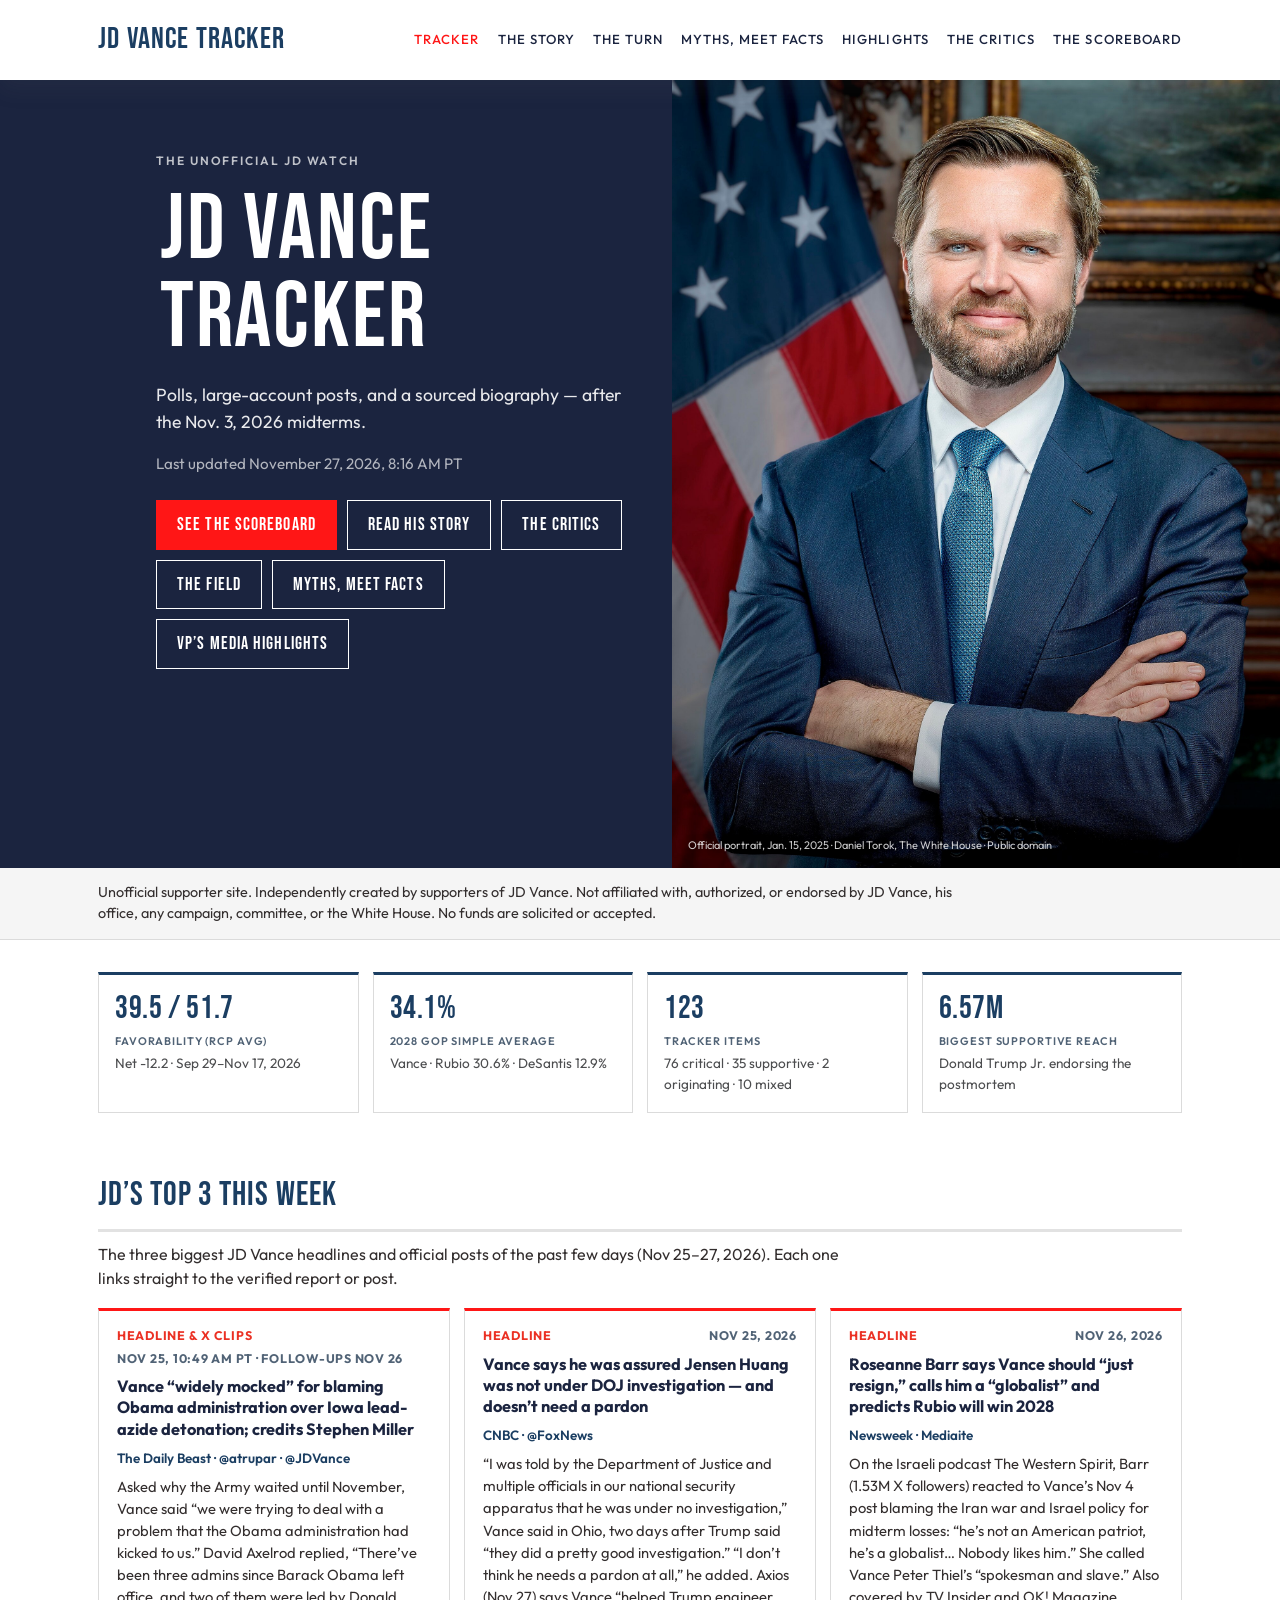
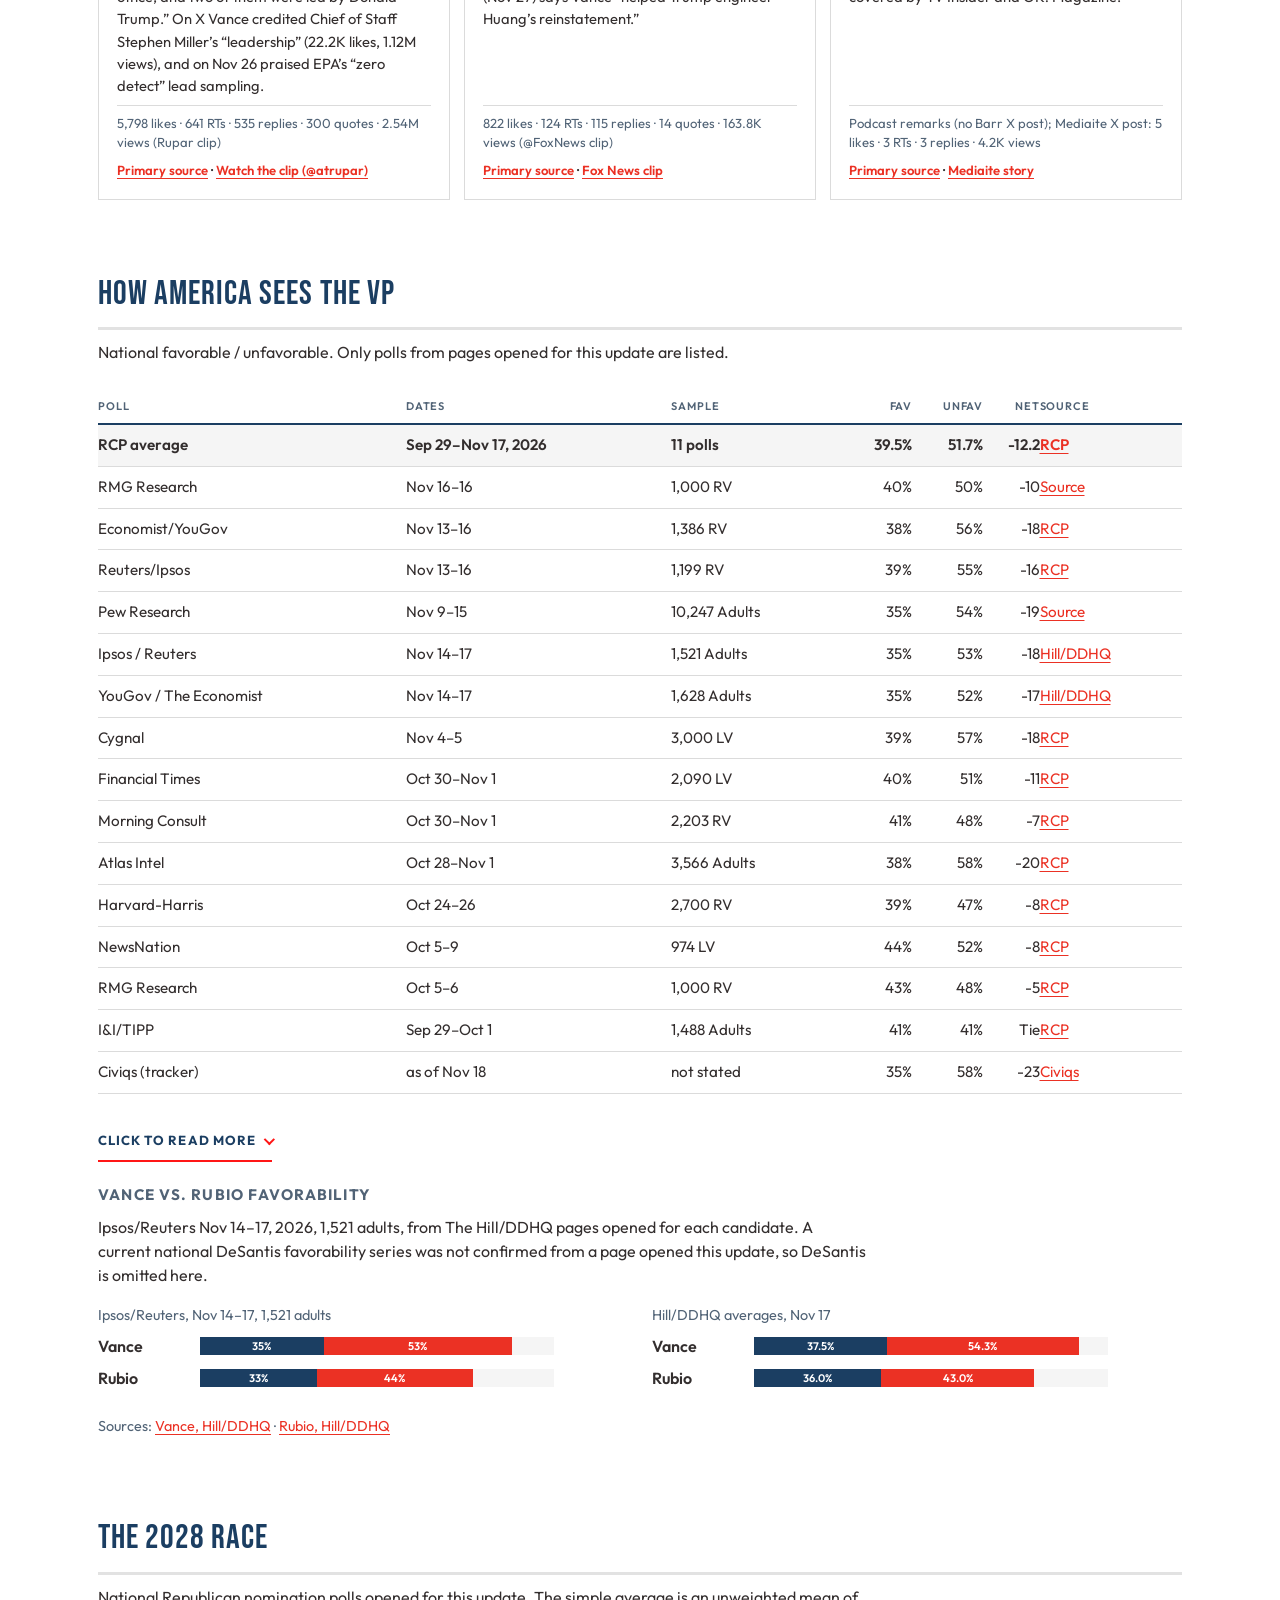
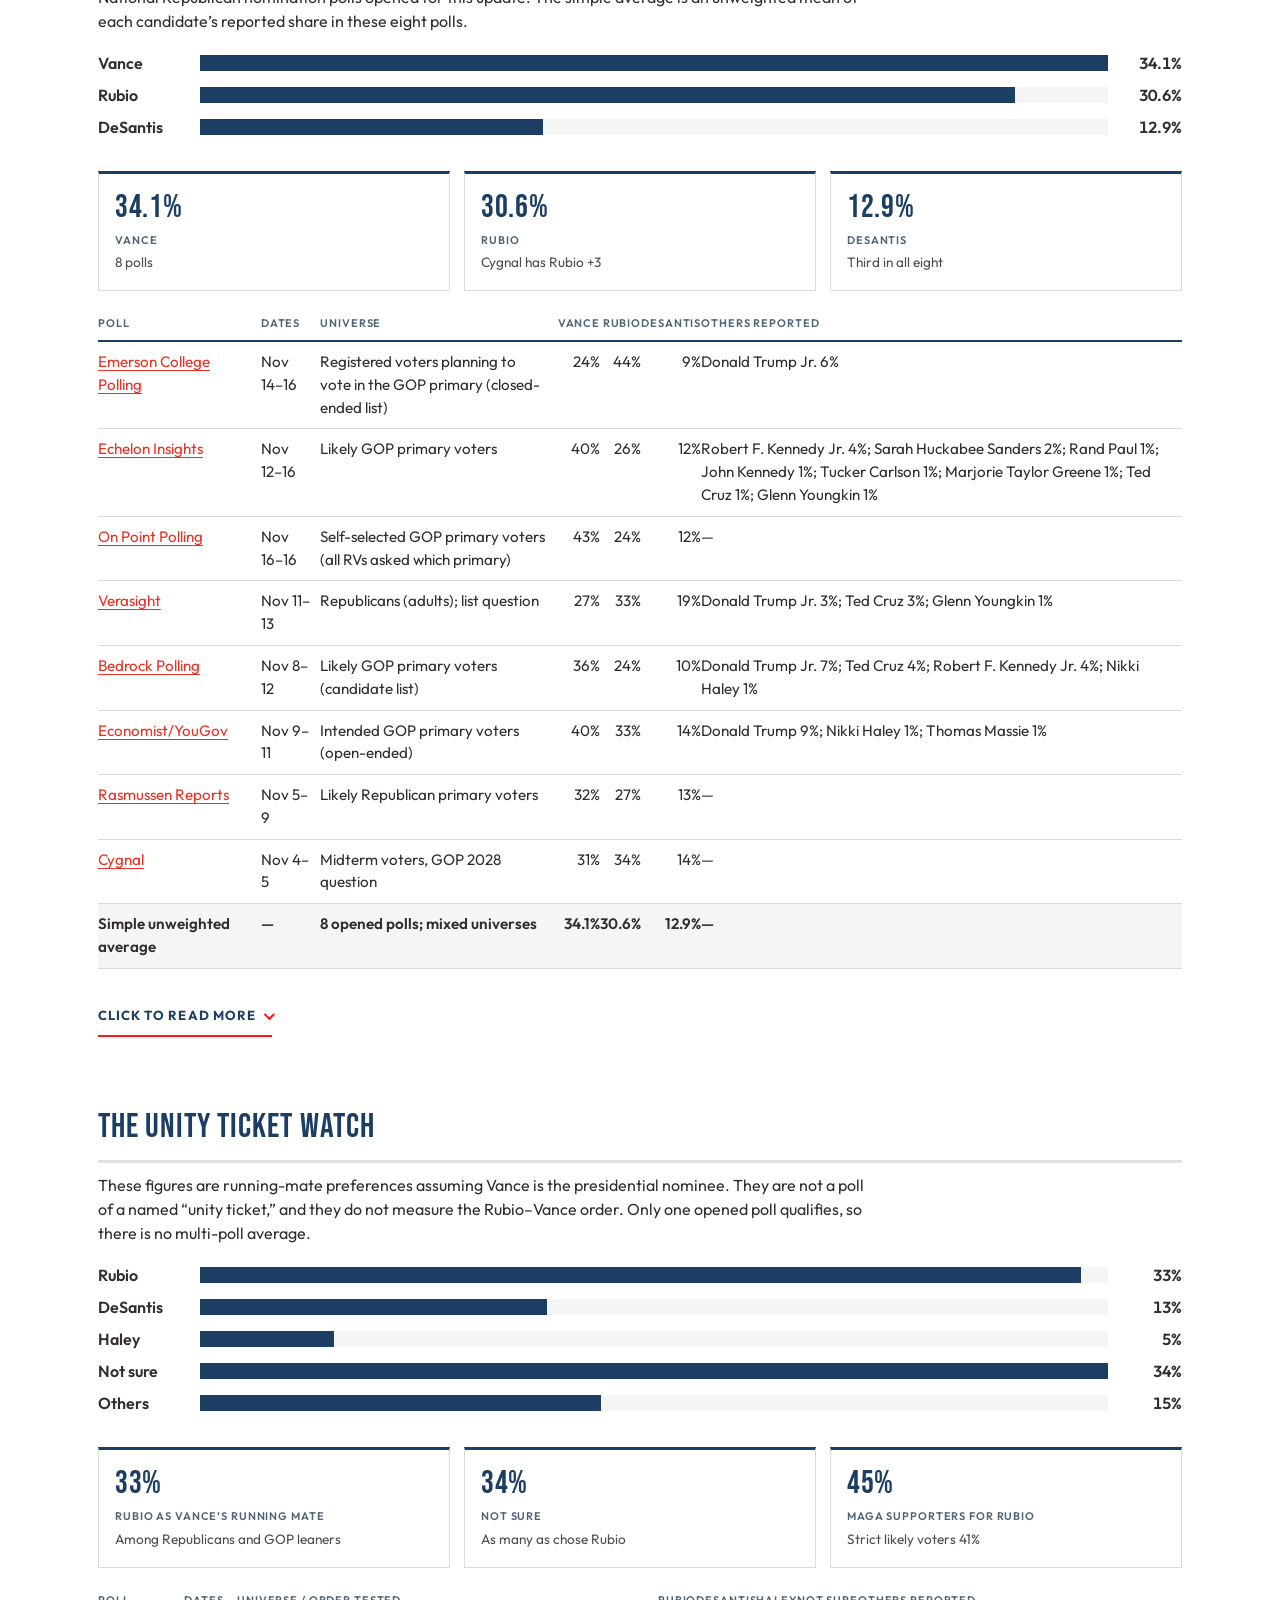
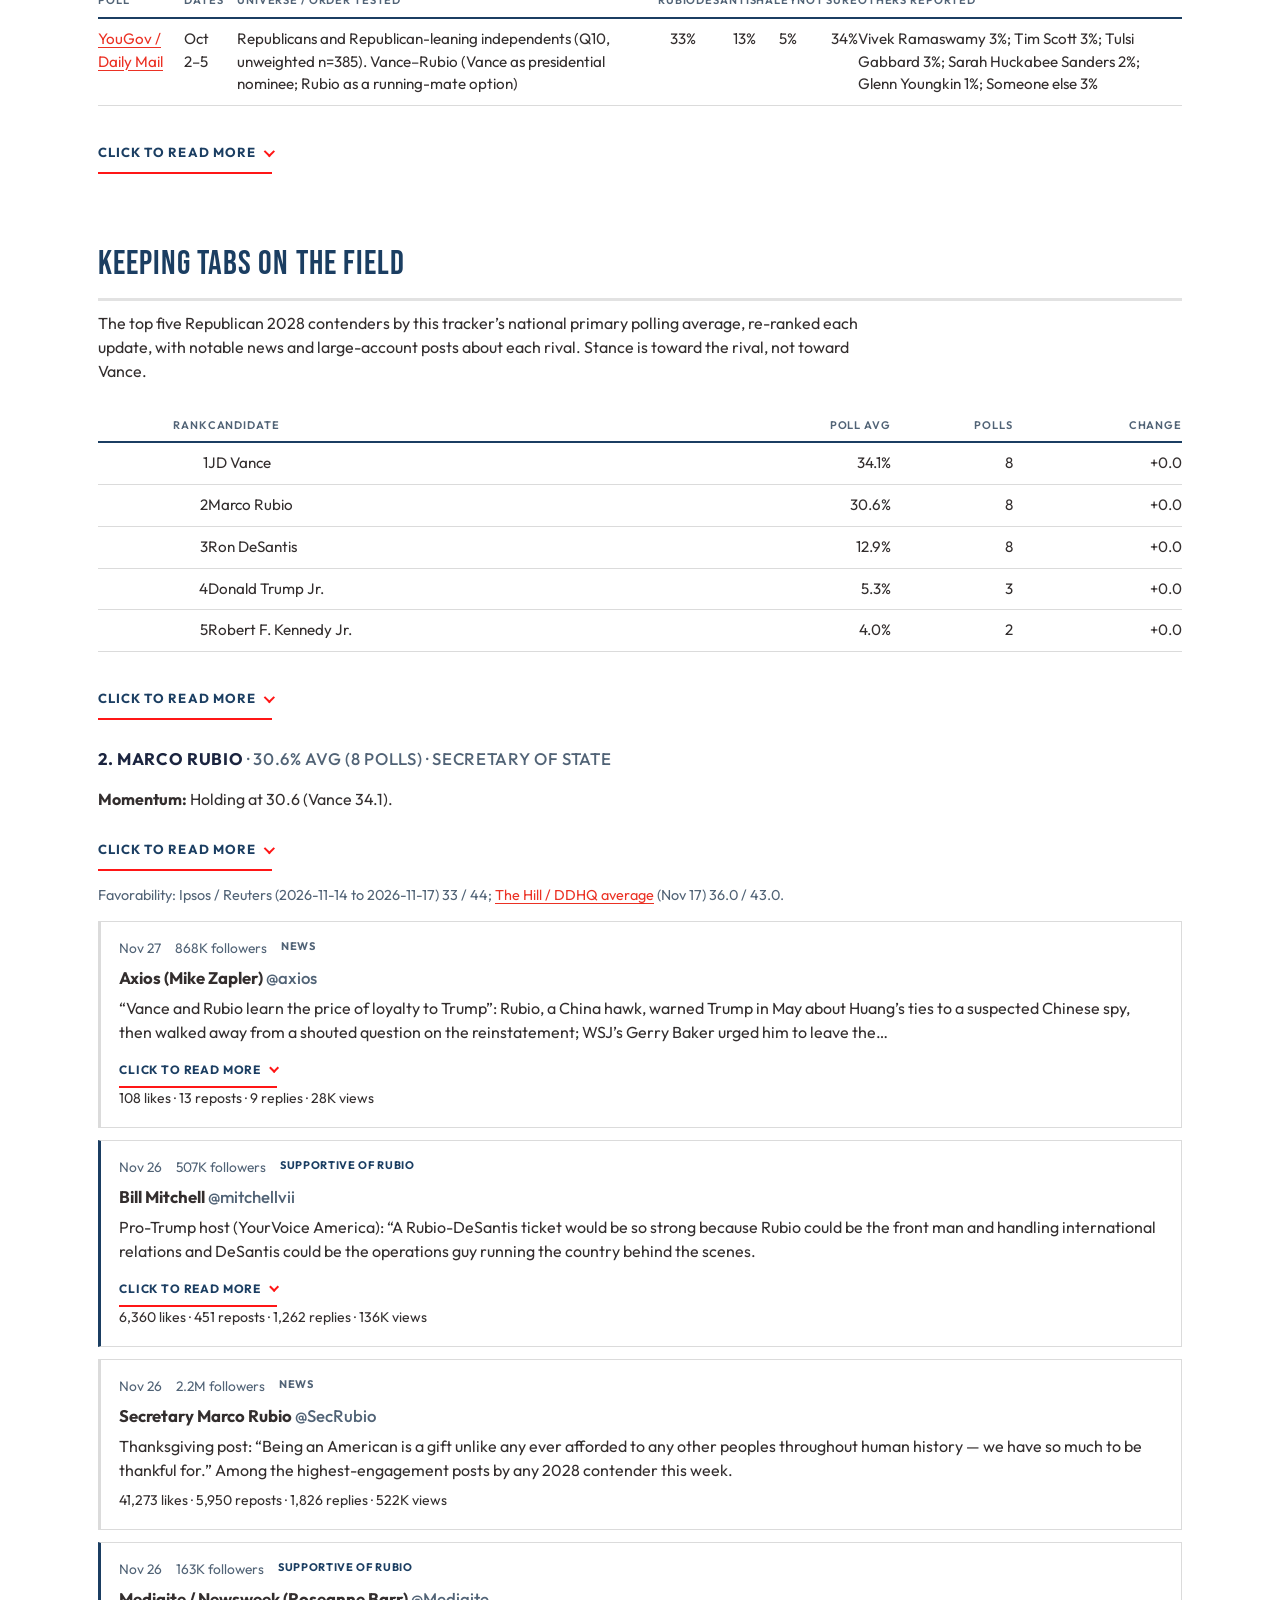
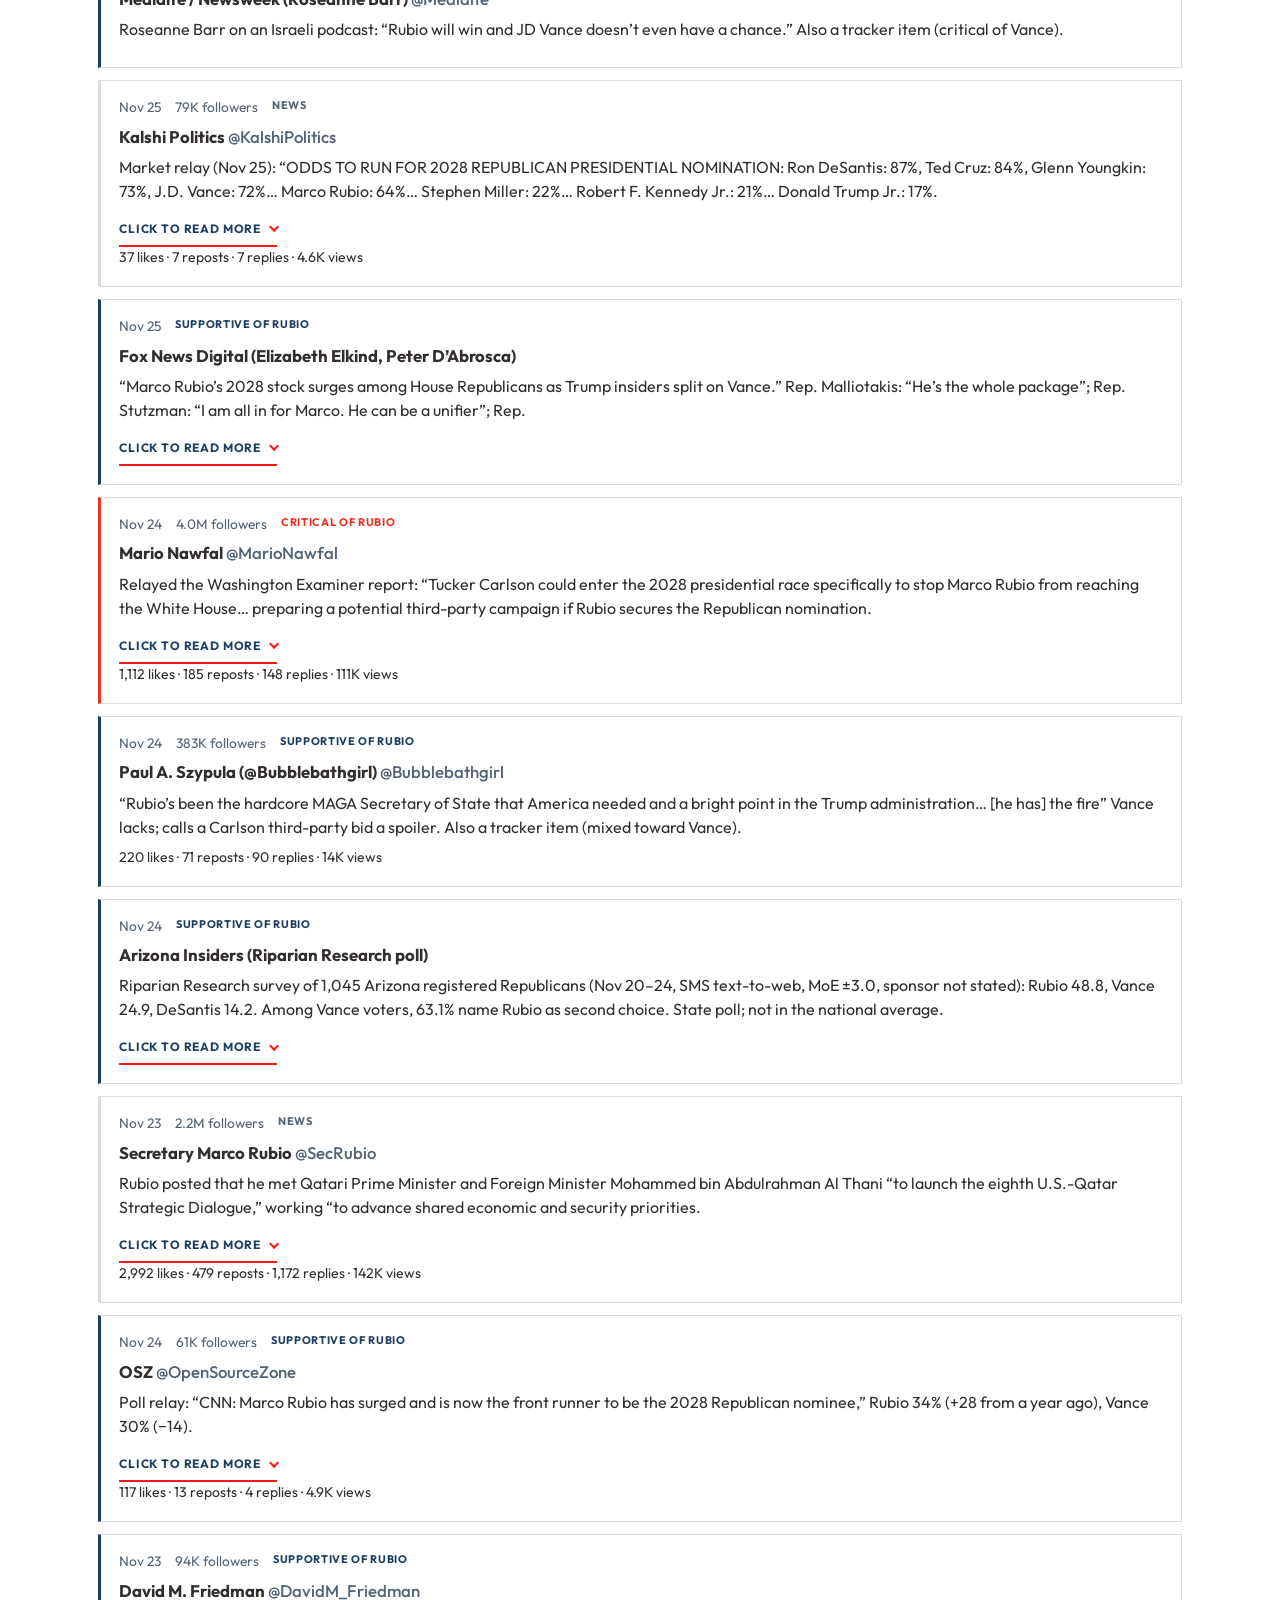
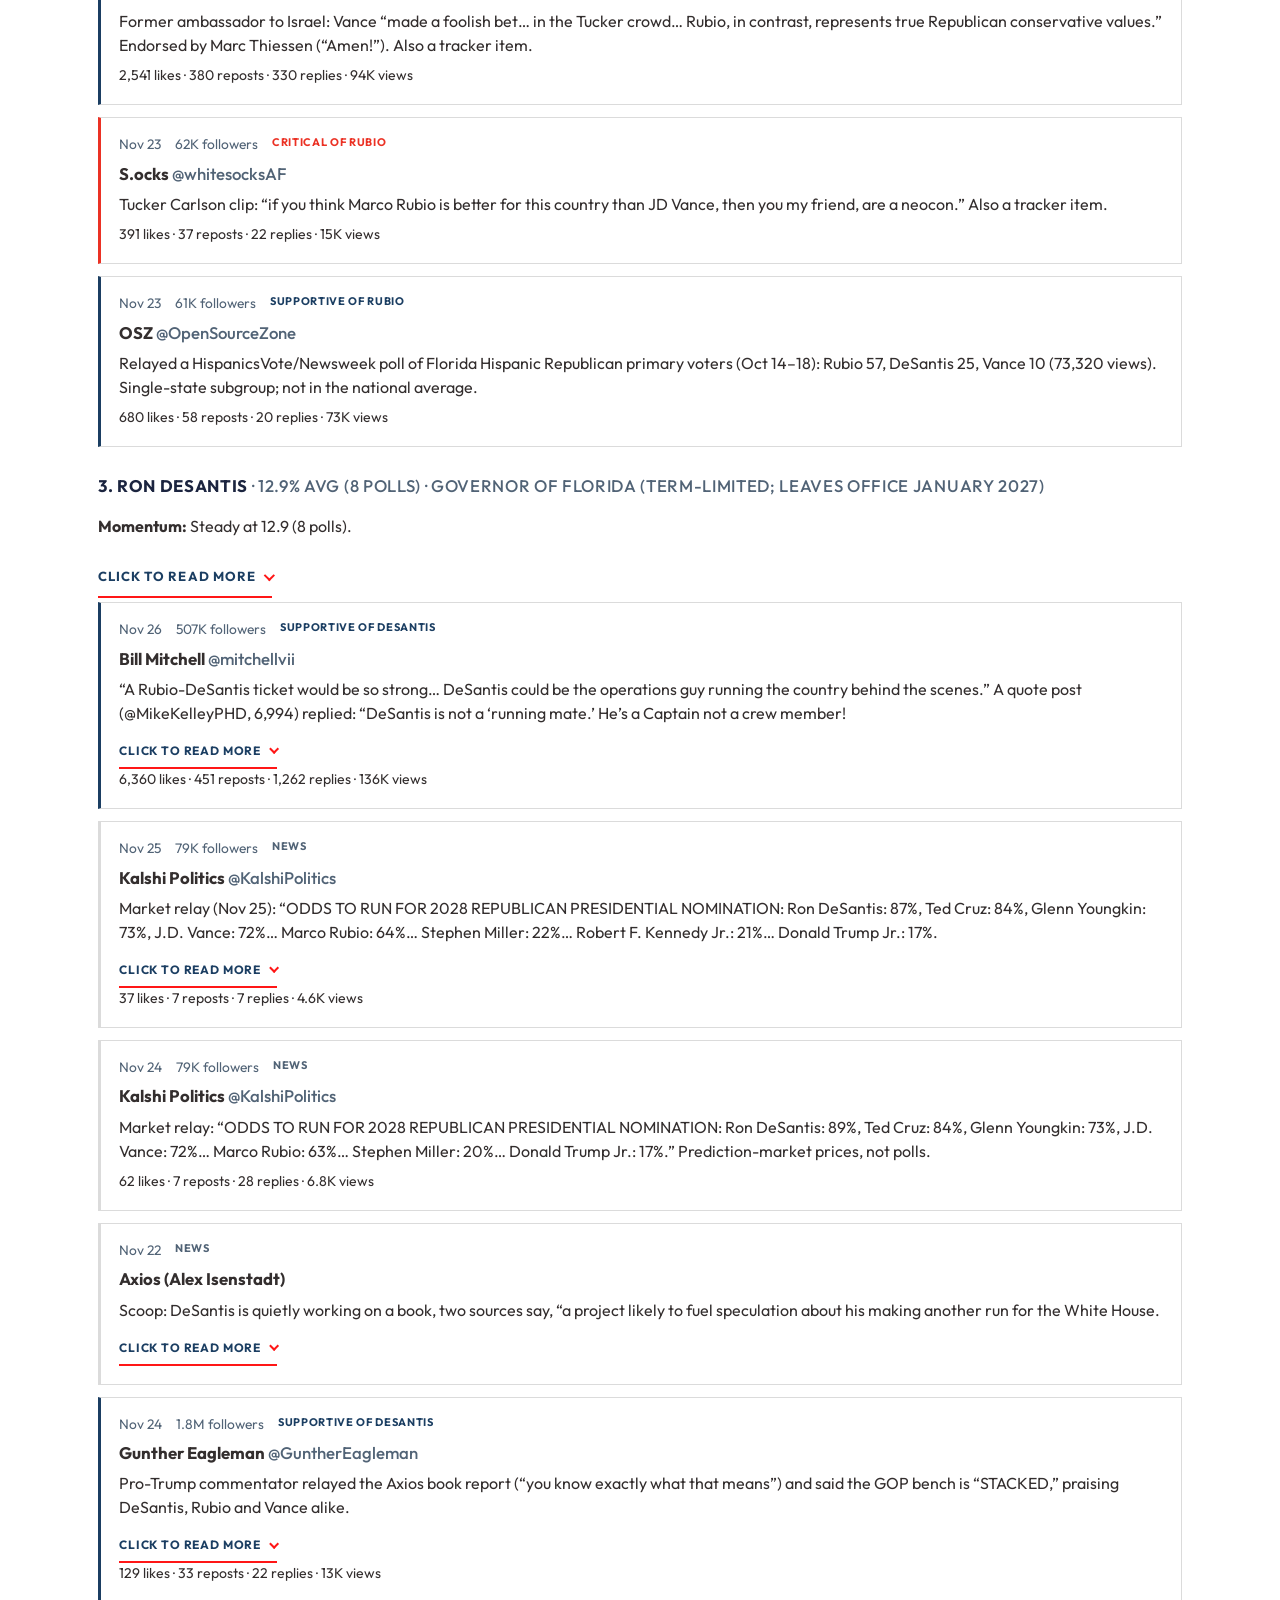
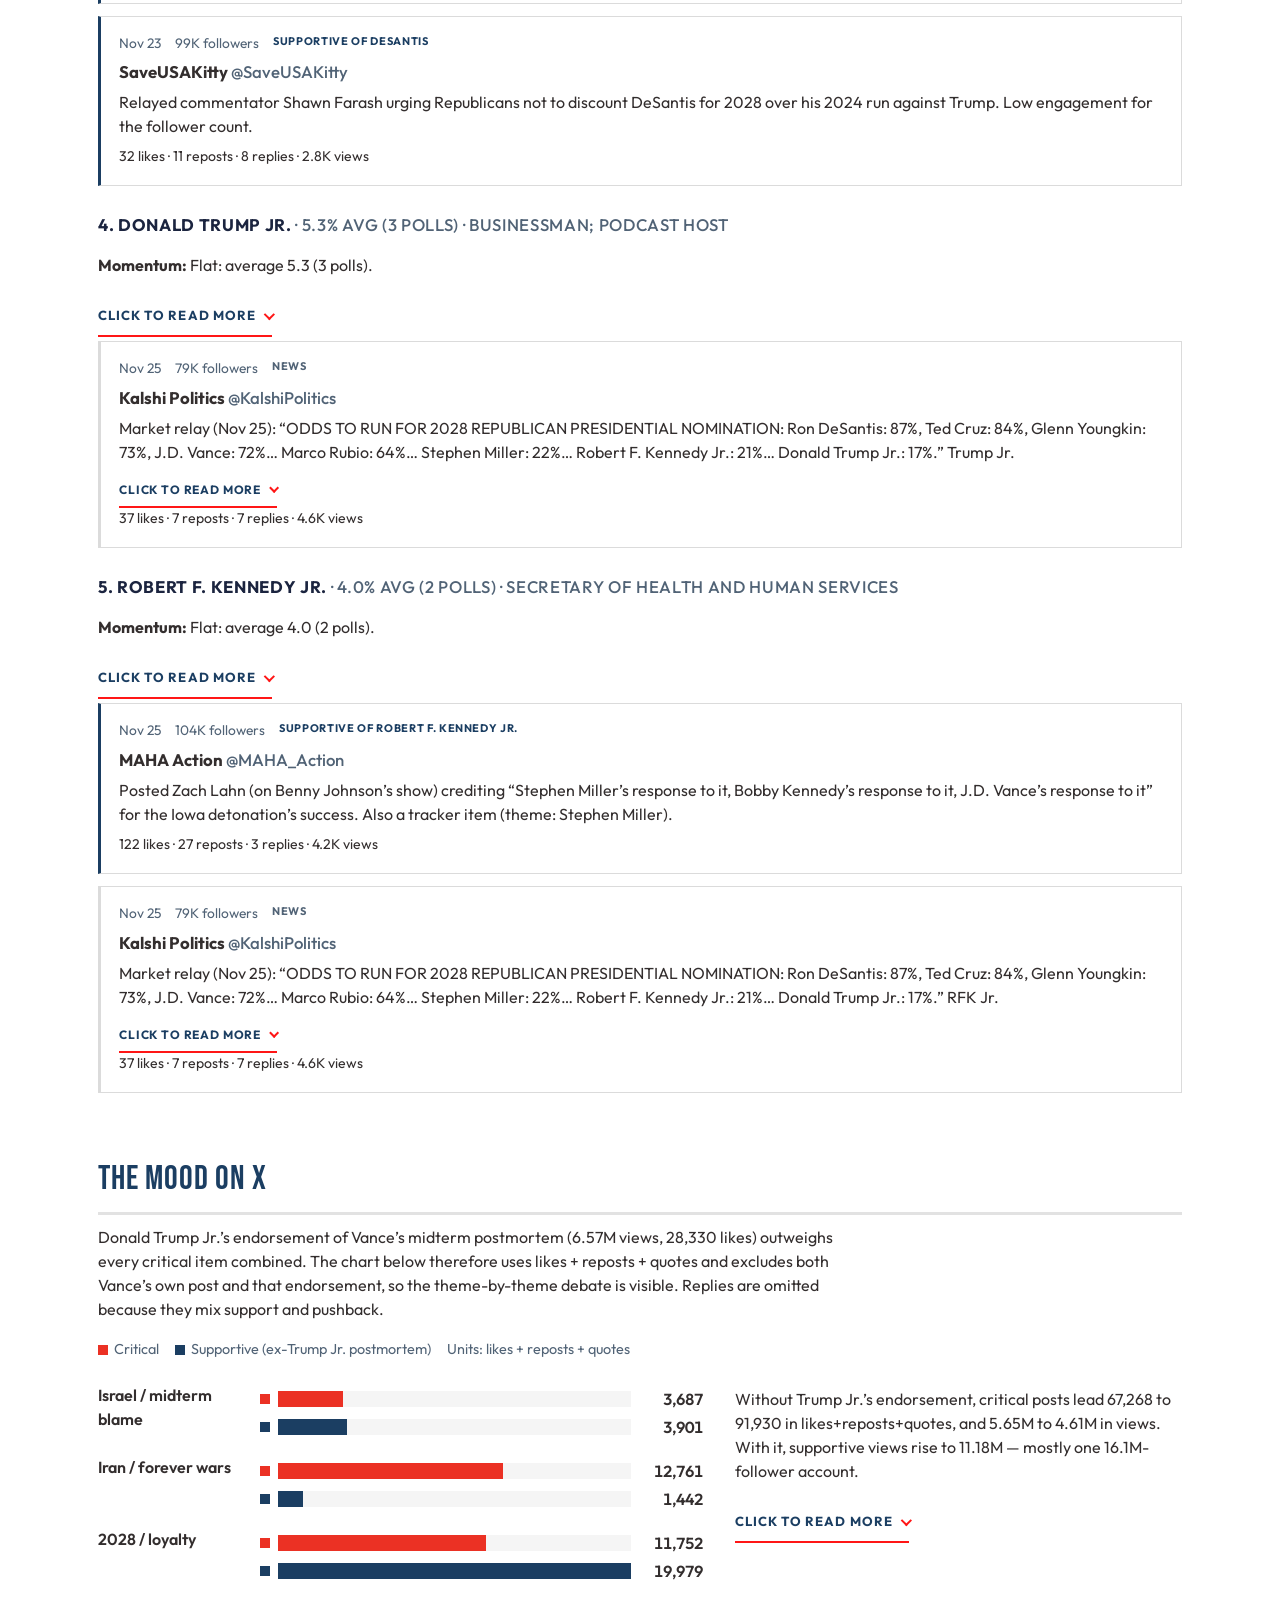
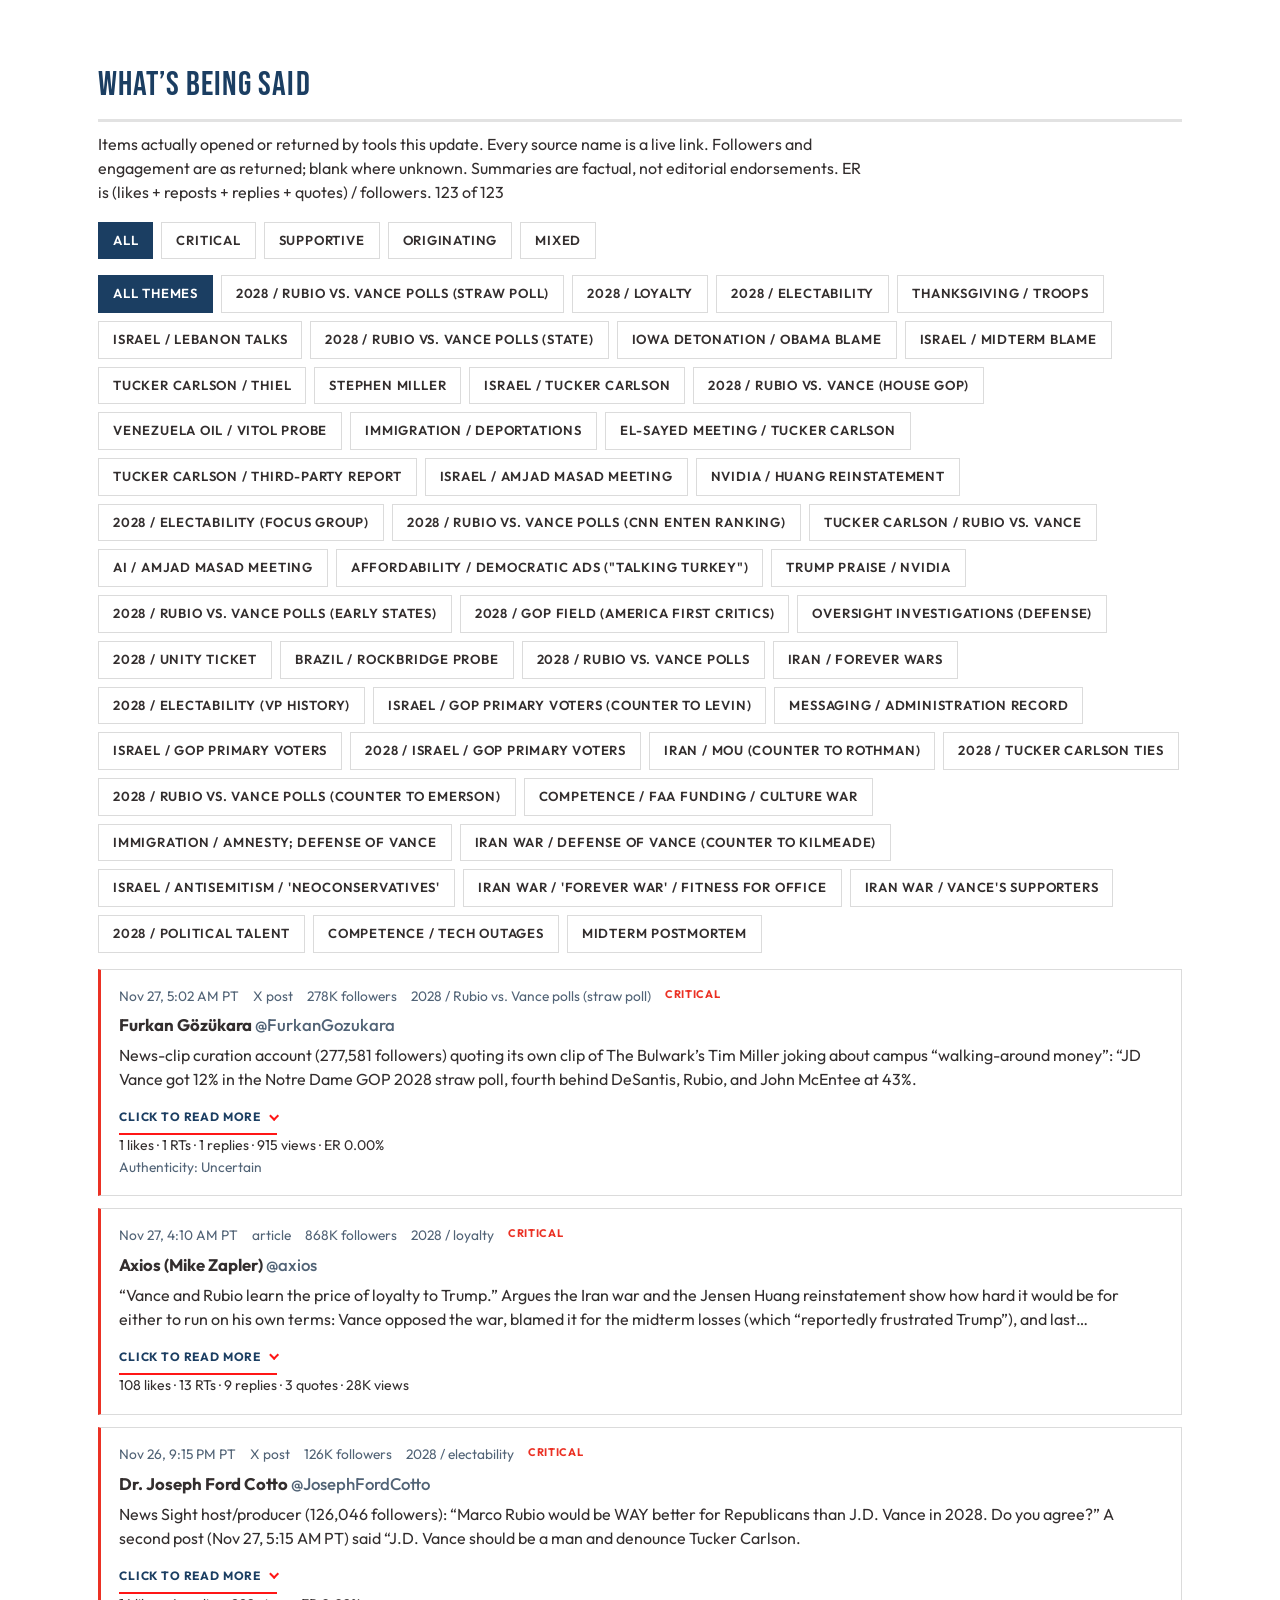
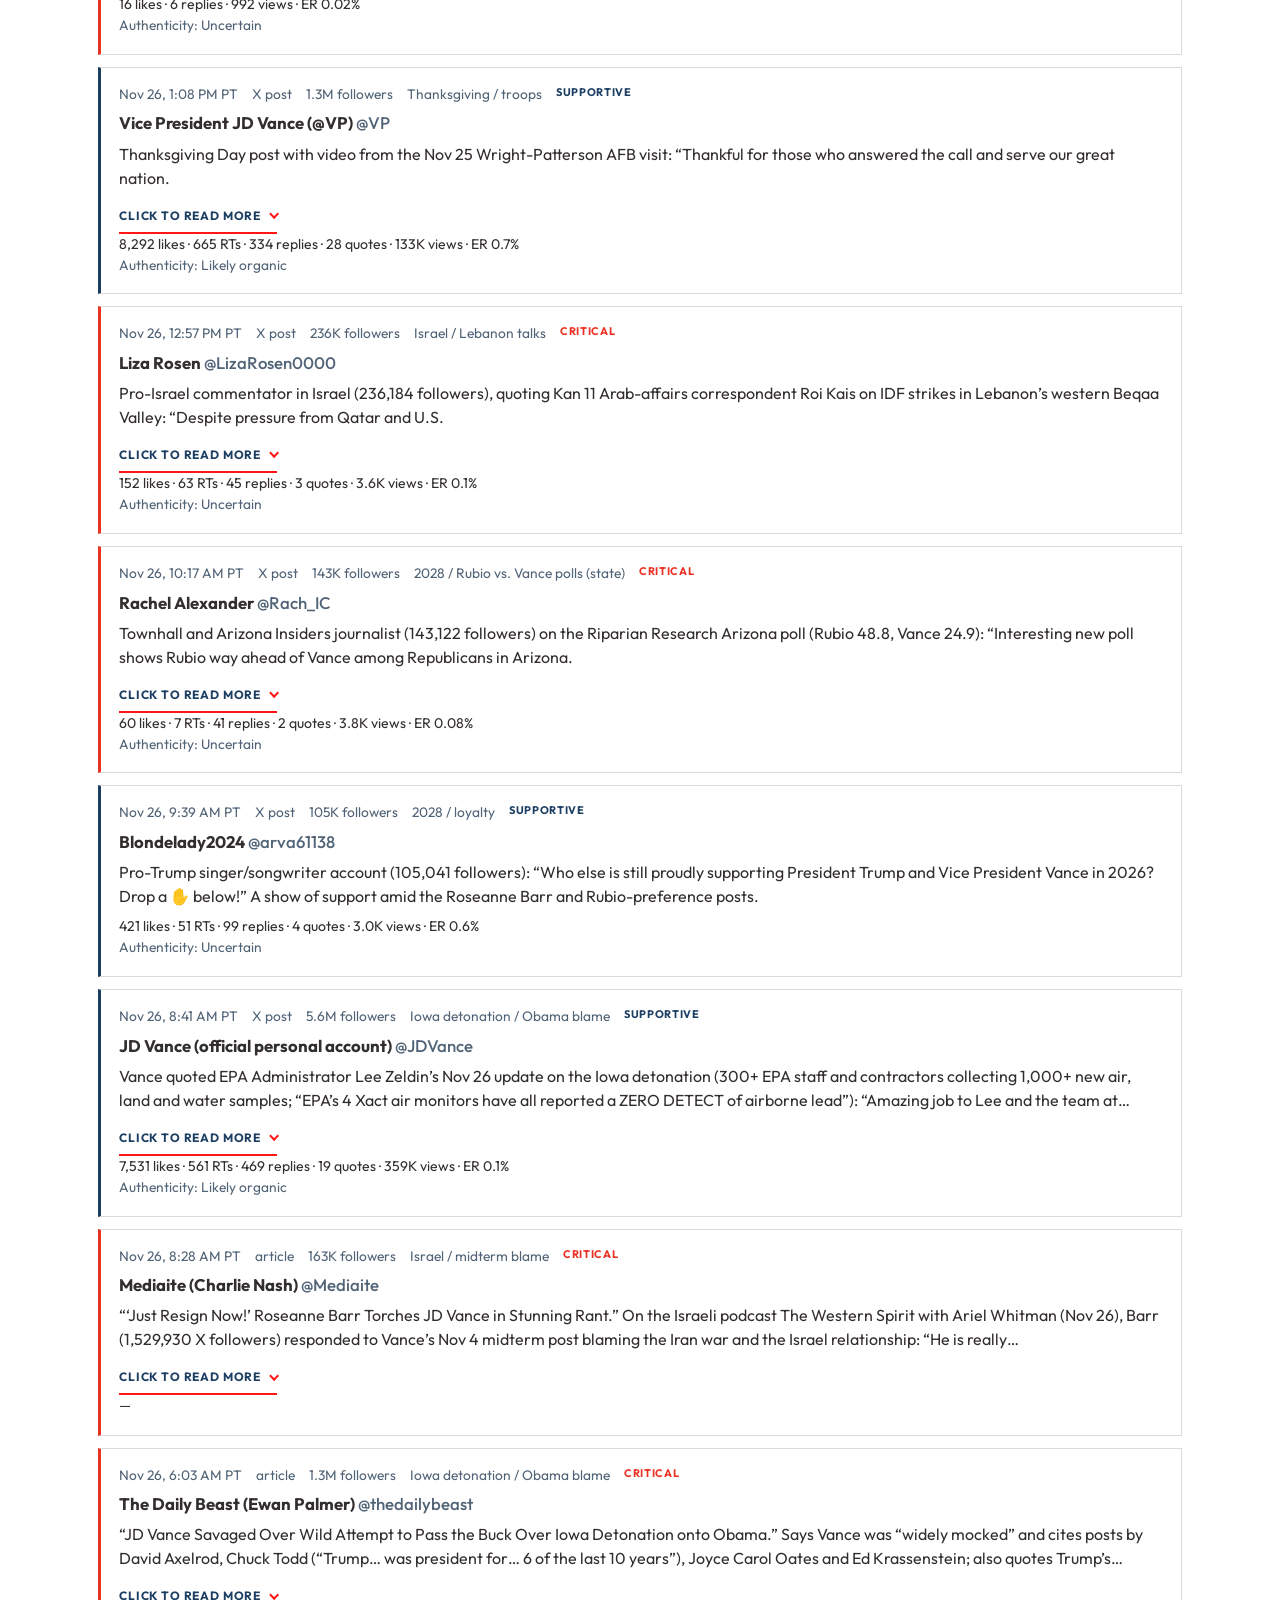
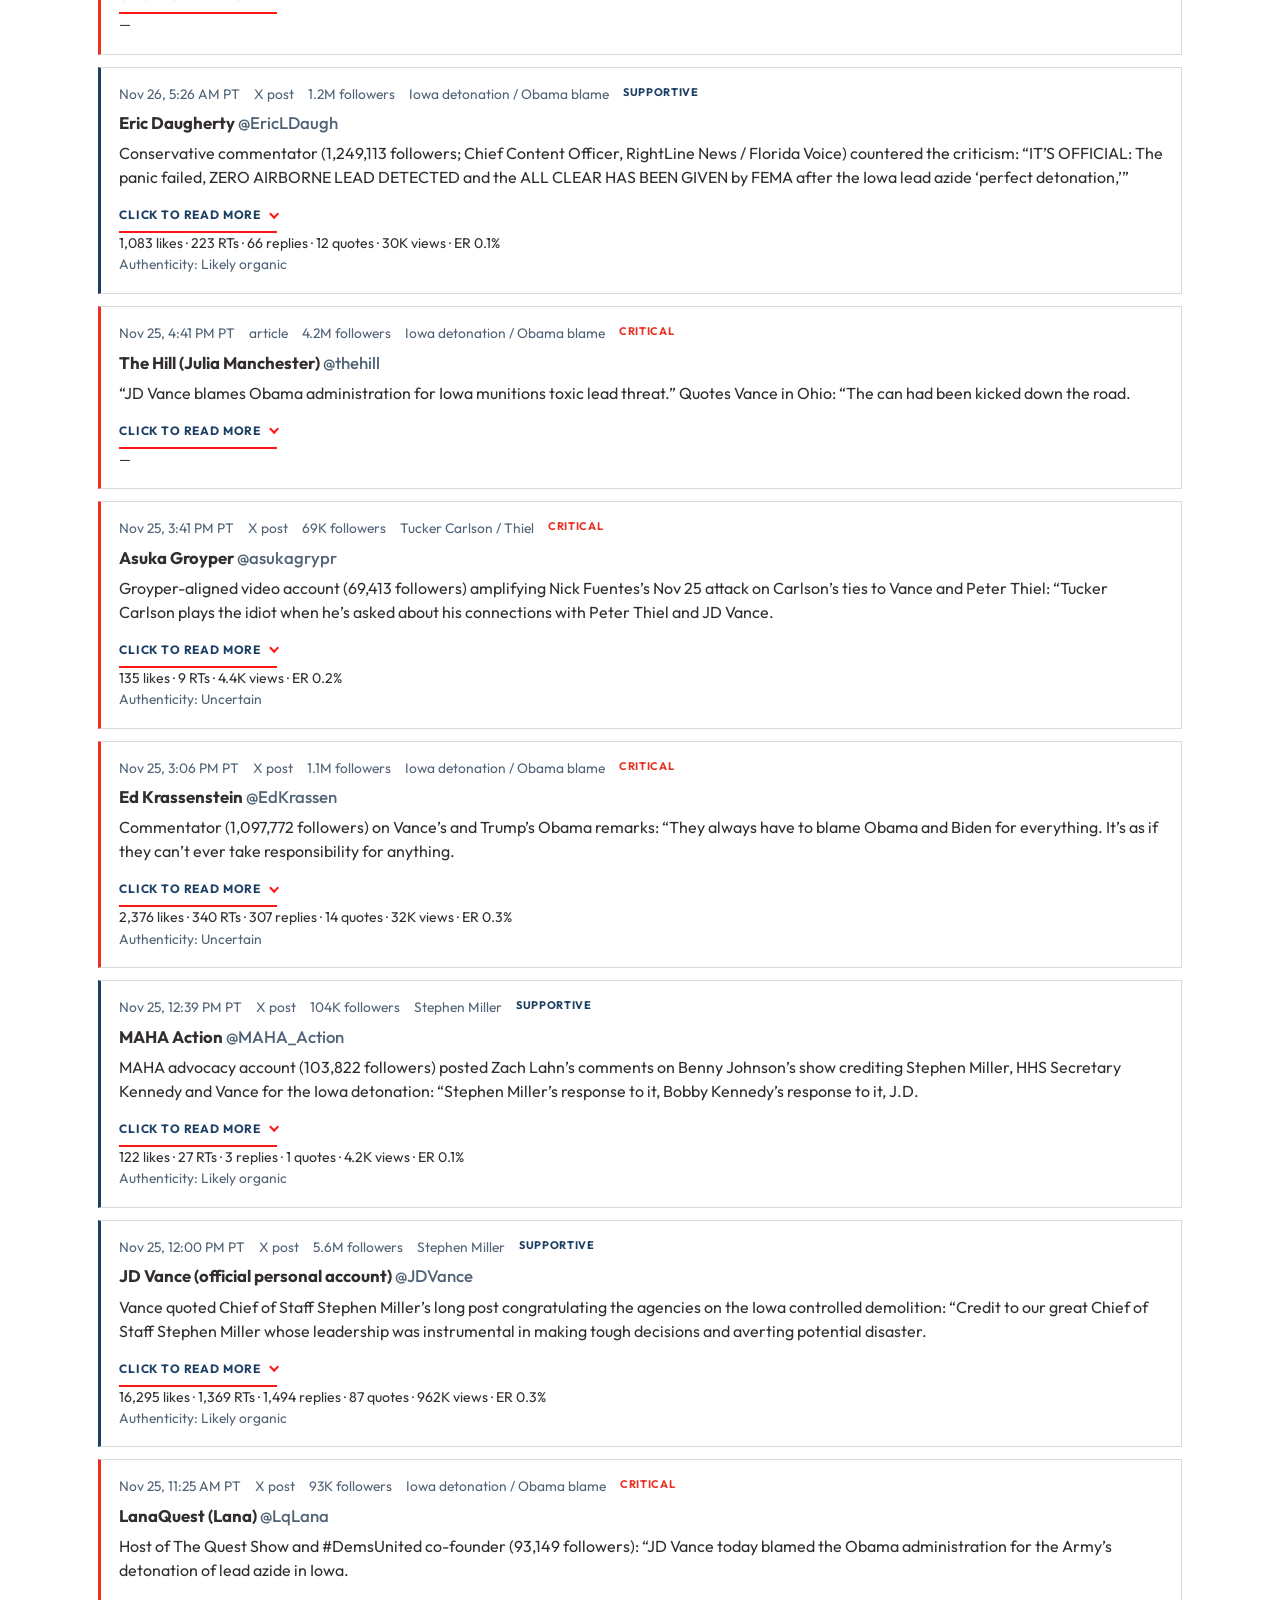
==== commit c2192dc9: "Update JD Vance Tracker site" ====
--- a/index.html
+++ b/index.html
@@ -24,7 +24,7 @@
       <p class="kicker">The unofficial JD watch</p>
       <h1>JD Vance Tracker</h1>
       <p class="dek">Polls, large-account posts, and a sourced biography — after the Nov. 3, 2026 midterms.</p>
-      <p class="updated">Last updated November 26, 2026, 8:12 AM PT</p>
+      <p class="updated">Last updated November 27, 2026, 8:16 AM PT</p>
       <div class="hero-actions">
         <a class="btn solid" href="#favorability">See the scoreboard</a>
         <a class="btn" href="bio.html">Read his story</a>
@@ -48,35 +48,35 @@
     <div class="metrics">
       <div class="metric"><div class="val">39.5 / 51.7</div><div class="lbl">Favorability (RCP avg)</div><div class="det">Net -12.2 · Sep 29–Nov 17, 2026</div></div>
       <div class="metric"><div class="val">34.1%</div><div class="lbl">2028 GOP simple average</div><div class="det">Vance · Rubio 30.6% · DeSantis 12.9%</div></div>
-      <div class="metric"><div class="val">114</div><div class="lbl">Tracker items</div><div class="det">70 critical · 32 supportive · 2 originating · 10 mixed</div></div>
+      <div class="metric"><div class="val">123</div><div class="lbl">Tracker items</div><div class="det">76 critical · 35 supportive · 2 originating · 10 mixed</div></div>
       <div class="metric"><div class="val">6.57M</div><div class="lbl">Biggest supportive reach</div><div class="det">Donald Trump Jr. endorsing the postmortem</div></div>
     </div>
     
     <section class="block" id="top3">
       <h2>JD’s Top 3 This Week</h2>
-      <p class="lede">The three biggest JD Vance headlines and official posts of the past few days (Nov 24–26, 2026). Each one links straight to the verified report or post.</p>
+      <p class="lede">The three biggest JD Vance headlines and official posts of the past few days (Nov 25–27, 2026). Each one links straight to the verified report or post.</p>
       <div class="top3-grid">
         <article class="top3-card">
               <div class="top3-meta"><span class="top3-kind">Headline &amp; X clips</span><span>Nov 25, 10:49 AM PT · follow-ups Nov 26</span></div>
-              <h3><a href="https://thehill.com/homenews/administration/6243397-vance-obama-iowa-munitions-lead-azide/">Vance blames Obama administration for Iowa lead-azide threat after Army detonation; credits Stephen Miller</a></h3>
-              <p class="top3-src">The Hill · @atrupar · @JDVance · The Daily Beast</p>
-              <p class="top3-sum">Speaking at Wright-Patterson AFB, Vance said the unstable lead azide was stored in Iowa in 2009 “with no real plan” and the administration chose a controlled detonation over the risk of an uncontrolled one. Critics noted Trump held office four years after Obama (Daily Beast: “widely mocked”); on X Vance credited Chief of Staff Stephen Miller’s “leadership” (16.3K likes, 962K views).</p>
-              <p class="top3-eng">5,672 likes · 626 RTs · 518 replies · 293 quotes · 2.18M views (Rupar clip)</p>
-              <div class="top3-links"><a href="https://thehill.com/homenews/administration/6243397-vance-obama-iowa-munitions-lead-azide/">Primary source</a> · <a href="https://x.com/atrupar/status/2125663195239002148">Watch the clip (@atrupar)</a></div>
+              <h3><a href="https://www.thedailybeast.com/jd-vance-savaged-over-wild-attempt-to-pass-the-buck-over-iowa-detonation-onto-obama">Vance “widely mocked” for blaming Obama administration over Iowa lead-azide detonation; credits Stephen Miller</a></h3>
+              <p class="top3-src">The Daily Beast · @atrupar · @JDVance</p>
+              <p class="top3-sum">Asked why the Army waited until November, Vance said “we were trying to deal with a problem that the Obama administration had kicked to us.” David Axelrod replied, “There’ve been three admins since Barack Obama left office, and two of them were led by Donald Trump.” On X Vance credited Chief of Staff Stephen Miller’s “leadership” (22.2K likes, 1.12M views), and on Nov 26 praised EPA’s “zero detect” lead sampling.</p>
+              <p class="top3-eng">5,798 likes · 641 RTs · 535 replies · 300 quotes · 2.54M views (Rupar clip)</p>
+              <div class="top3-links"><a href="https://www.thedailybeast.com/jd-vance-savaged-over-wild-attempt-to-pass-the-buck-over-iowa-detonation-onto-obama">Primary source</a> · <a href="https://x.com/atrupar/status/2125663195239002148">Watch the clip (@atrupar)</a></div>
             </article><article class="top3-card">
               <div class="top3-meta"><span class="top3-kind">Headline</span><span>Nov 25, 2026</span></div>
-              <h3><a href="https://apnews.com/article/vance-trump-pardon-nvidia-huang-congress-a8d3d781f182317cbff28863d56add5d">Vance says Jensen Huang won’t need a pardon as scrutiny of Nvidia scandal builds in Washington</a></h3>
-              <p class="top3-src">AP News · CBS News · @FoxNews</p>
-              <p class="top3-sum">After President Trump said he’d be willing to grant one, Vance told reporters in Ohio, “I don’t think he needs a pardon at all… I haven’t seen any evidence, again, that he committed a crime,” adding that DOJ and national-security officials told him the reinstated Nvidia CEO is not under investigation.</p>
-              <p class="top3-eng">798 likes · 120 RTs · 125 replies · 14 quotes · 153.2K views (@FoxNews clip)</p>
-              <div class="top3-links"><a href="https://apnews.com/article/vance-trump-pardon-nvidia-huang-congress-a8d3d781f182317cbff28863d56add5d">Primary source</a> · <a href="https://x.com/FoxNews/status/2125662001796116497">Fox News clip</a></div>
+              <h3><a href="https://www.cnbc.com/2026/11/25/vance-jensen-huang-nvidia-doj-investigation.html">Vance says he was assured Jensen Huang was not under DOJ investigation — and doesn’t need a pardon</a></h3>
+              <p class="top3-src">CNBC · @FoxNews</p>
+              <p class="top3-sum">“I was told by the Department of Justice and multiple officials in our national security apparatus that he was under no investigation,” Vance said in Ohio, two days after Trump said “they did a pretty good investigation.” “I don’t think he needs a pardon at all,” he added. Axios (Nov 27) says Vance “helped Trump engineer Huang’s reinstatement.”</p>
+              <p class="top3-eng">822 likes · 124 RTs · 115 replies · 14 quotes · 163.8K views (@FoxNews clip)</p>
+              <div class="top3-links"><a href="https://www.cnbc.com/2026/11/25/vance-jensen-huang-nvidia-doj-investigation.html">Primary source</a> · <a href="https://x.com/FoxNews/status/2125662001796116497">Fox News clip</a></div>
             </article><article class="top3-card">
-              <div class="top3-meta"><span class="top3-kind">Official X posts</span><span>Nov 25, 9:33 AM PT</span></div>
-              <h3><a href="https://x.com/VP/status/2125644133377441813">Vance and the Second Family serve Thanksgiving meals to troops at Wright-Patterson Air Force Base</a></h3>
-              <p class="top3-src">@VP</p>
-              <p class="top3-sum">In his home state of Ohio, Vance, Second Lady Usha Vance and the Second Family served Thanksgiving meals to Airmen and Guardians and sat down with service members for a meal; @VP’s clip of Usha Vance speaking with troops drew 333K views.</p>
-              <p class="top3-eng">6,298 likes · 659 RTs · 301 replies · 36 quotes · 98.1K views</p>
-              <div class="top3-links"><a href="https://x.com/VP/status/2125644133377441813">Primary source</a> · <a href="https://x.com/VP/status/2125646497173615042">Usha Vance clip (@VP)</a></div>
+              <div class="top3-meta"><span class="top3-kind">Headline</span><span>Nov 26, 2026</span></div>
+              <h3><a href="https://www.newsweek.com/entertainment/celebrity-news/jd-vances-2028-chances-trashed-by-roseanne-barr-nobody-likes-him-12771904">Roseanne Barr says Vance should “just resign,” calls him a “globalist” and predicts Rubio will win 2028</a></h3>
+              <p class="top3-src">Newsweek · Mediaite</p>
+              <p class="top3-sum">On the Israeli podcast The Western Spirit, Barr (1.53M X followers) reacted to Vance’s Nov 4 post blaming the Iran war and Israel policy for midterm losses: “he’s not an American patriot, he’s a globalist… Nobody likes him.” She called Vance Peter Thiel’s “spokesman and slave.” Also covered by TV Insider and OK! Magazine.</p>
+              <p class="top3-eng">Podcast remarks (no Barr X post); Mediaite X post: 5 likes · 3 RTs · 3 replies · 4.2K views</p>
+              <div class="top3-links"><a href="https://www.newsweek.com/entertainment/celebrity-news/jd-vances-2028-chances-trashed-by-roseanne-barr-nobody-likes-him-12771904">Primary source</a> · <a href="https://www.mediaite.com/politics/just-resign-now-roseanne-barr-torches-jd-vance-in-stunning-rant/">Mediaite story</a></div>
             </article>
       </div>
     </section>
@@ -224,7 +224,7 @@
           </tbody>
         </table>
       </div>
-      <details class="read-more"><summary><span class="rm-more">Click to read more</span><span class="rm-less">Show less</span></summary><div class="read-more-body"><p>A simple unweighted average of the 10 polls in the RCP table matches RCP’s published average: 39.5% favorable, 51.7% unfavorable (net -12.2). The Hill/DDHQ estimate (38.0 / 53.8, net -15.8, as of Nov 26) is more unfavorable because it folds in adult-universe splits.</p><p>Approval is a different question. Politix+ (page opened) shows a 3-poll average as of Nov 21 of 41.1% approve and 57.6% disapprove (net -16.5). The latest individual approval poll on that page is Ipsos on Oct 12 (41/57, n=2,032). <a href="https://politixplus.com/race/jd-vance-approval">Politix+</a></p></div></details>
+      <details class="read-more"><summary><span class="rm-more">Click to read more</span><span class="rm-less">Show less</span></summary><div class="read-more-body"><p>A simple unweighted average of the 10 polls in the RCP table matches RCP’s published average: 39.5% favorable, 51.7% unfavorable (net -12.2). The Hill/DDHQ estimate (38.0 / 53.8, net -15.8, as of Nov 27) is more unfavorable because it folds in adult-universe splits.</p><p>Approval is a different question. Politix+ (page opened) shows a 3-poll average as of Nov 21 of 41.1% approve and 57.6% disapprove (net -16.5). The latest individual approval poll on that page is Ipsos on Oct 12 (41/57, n=2,032). <a href="https://politixplus.com/race/jd-vance-approval">Politix+</a></p></div></details>
       <h3 style="font-size:0.95rem;letter-spacing:0.08em;text-transform:uppercase;color:var(--muted);margin:22px 0 8px;">Vance vs. Rubio favorability</h3>
       <p class="lede">Ipsos/Reuters Nov 14–17, 2026, 1,521 adults, from The Hill/DDHQ pages opened for each candidate. A current national DeSantis favorability series was not confirmed from a page opened this update, so DeSantis is omitted here.</p>
       <div class="cmp">
@@ -374,7 +374,7 @@
         </tr></tbody>
         </table>
       </div>
-      <details class="read-more"><summary><span class="rm-more">Click to read more</span><span class="rm-less">Show less</span></summary><div class="read-more-body"><p class="fine">Unweighted simple average of the candidate’s share in each opened national 2028 GOP primary poll that reported that candidate (8 polls). These polls use different universes (open-ended intended primary voters; likely Republican primary voters; GOP side of a midterm-voter survey; likely voters; self-selected GOP-primary RVs; Emerson closed-ended list of GOP-primary RVs; Verasight list question among Republican adults) and are not strictly comparable. A RealClearPolitics 2028 nomination page was blocked (403) and was not used. Aggregator tables that were not opened as primary sources were not used, except that the Echelon Insights result was read from a Polling Desk poll page that cites the NYT/PollResults feed. Nov 20, 2026: no new national 2028 GOP primary polls were found since the Emerson release (Nov 19). Posts on X reported that the RealClearPolitics 2028 average now shows Rubio 35.4% and Vance 34.0%; the RCP page again returned 403, so that figure is not used here. Nov 21, 2026: added the Strength In Numbers/Verasight poll (Nov 11–13; released Nov 19), which had been missed. Average moved from Vance 35.0 / Rubio 31.3 / DeSantis 12.3 (6 polls) to Vance 33.9 / Rubio 31.6 / DeSantis 13.3 (8 polls). A First Tuesday Strategies South Carolina poll (Nov 19, 2,062 RV: Rubio 38.5, Vance 16.8, DeSantis 13.4, as relayed on X) is a single-state poll and is not part of this national average. The RCP 2028 page again returned 403 and was not used. Nov 22, 2026: no new national 2028 GOP primary polls; the RealClearPolling latest-polls page (opened this time) still lists Emerson (Nov 19) as the newest. Online straw polls relayed on X (StrawPoll.us: Rubio 48.2, Vance 19.7; the “People’s Poll”: Rubio 57, Vance 7) are self-selected and not used. Averages unchanged. Nov 23, 2026: no new national 2028 GOP primary poll. The Washington Examiner (Byron York, Nov 23) published early-state head-to-head results from the OnMessage Inc. poll for the Combat Antisemitism Movement (Nov 7–10; 1,000 likely GOP voters, 250 each in IA, NH, SC, NV; MoE ±3.1): Iowa Rubio 49 / Vance 28; New Hampshire 44 / 25; South Carolina 43 / 28; Nevada 53 / 32. Poll relays on X give four-state combined figures of Rubio 47 / Vance 28 (multi-candidate) and Rubio 52 / Vance 31 (head-to-head), not confirmed in the column. DeSantis was not included. As a set of single-state samples for an advocacy sponsor, it is not part of this national average. Averages unchanged. Nov 24, 2026: added the Rainey Center poll (Bedrock Polling, Nov 8–12, 406 LV: Vance 36, Rubio 24, DeSantis 10, Trump Jr. 7, Cruz 4, Kennedy 4), read from the Polling Forecast poll page. Average moved from Vance 33.9 / Rubio 31.6 / DeSantis 13.3 (7 polls) to Vance 34.1 / Rubio 30.6 / DeSantis 12.9 (8 polls). No new national 2028 GOP primary poll was released Nov 23–24. CNN’s Harry Enten (Nov 22 segment, widely relayed Nov 23–24) summarized national polling as Rubio 34, Vance 30; that is an analyst’s summary, not a poll, and is not used. A HispanicsVote/Newsweek poll of Florida Hispanic Republicans (Oct 14–18: Rubio 57, DeSantis 25, Vance 10), relayed on X Nov 23, is a single-state subgroup and is not used. Stephen Miller has not been listed in any opened 2028 primary poll. Nov 25, 2026: no new national 2028 GOP primary poll found; averages recomputed and unchanged (Vance 34.1 / Rubio 30.6 / DeSantis 12.9, 8 polls). New state poll, not used in this national average: Riparian Research survey of 1,045 Arizona registered Republicans (SMS text-to-web, Nov 20–24; MoE ±3.0; sponsor not stated), read from the Arizona Insiders article and toplines PDF: Rubio 48.8, Vance 24.9, DeSantis 14.2, Haley 3.1, Youngkin 0.9, Carlson 0.7, none 5.9; second choice Vance 31.8, Rubio 30.1, DeSantis 26.8 (63.1% of Vance voters name Rubio second; 48.0% of Rubio voters name Vance second). Aggregators opened Nov 25 differ: PollCheck (Nov 24) Vance 33.7 / Rubio 32.0; Vote-Scope (Nov 24, weighted) Vance 35.8 / Rubio 24.3; Politix+ (Nov 25, 20 polls) Rubio 36.0 / Vance 30.0. Politix+ lists McLaughlin (Nov 5) and AtlasIntel (Nov 1) polls not opened as primary sources here. Kalshi/PredictIt market prices are not polls. Stephen Miller is not listed in any opened 2028 primary poll.</p></div></details>
+      <details class="read-more"><summary><span class="rm-more">Click to read more</span><span class="rm-less">Show less</span></summary><div class="read-more-body"><p class="fine">Unweighted simple average of the candidate’s share in each opened national 2028 GOP primary poll that reported that candidate (8 polls). These polls use different universes (open-ended intended primary voters; likely Republican primary voters; GOP side of a midterm-voter survey; likely voters; self-selected GOP-primary RVs; Emerson closed-ended list of GOP-primary RVs; Verasight list question among Republican adults) and are not strictly comparable. A RealClearPolitics 2028 nomination page was blocked (403) and was not used. Aggregator tables that were not opened as primary sources were not used, except that the Echelon Insights result was read from a Polling Desk poll page that cites the NYT/PollResults feed. Nov 20, 2026: no new national 2028 GOP primary polls were found since the Emerson release (Nov 19). Posts on X reported that the RealClearPolitics 2028 average now shows Rubio 35.4% and Vance 34.0%; the RCP page again returned 403, so that figure is not used here. Nov 21, 2026: added the Strength In Numbers/Verasight poll (Nov 11–13; released Nov 19), which had been missed. Average moved from Vance 35.0 / Rubio 31.3 / DeSantis 12.3 (6 polls) to Vance 33.9 / Rubio 31.6 / DeSantis 13.3 (8 polls). A First Tuesday Strategies South Carolina poll (Nov 19, 2,062 RV: Rubio 38.5, Vance 16.8, DeSantis 13.4, as relayed on X) is a single-state poll and is not part of this national average. The RCP 2028 page again returned 403 and was not used. Nov 22, 2026: no new national 2028 GOP primary polls; the RealClearPolling latest-polls page (opened this time) still lists Emerson (Nov 19) as the newest. Online straw polls relayed on X (StrawPoll.us: Rubio 48.2, Vance 19.7; the “People’s Poll”: Rubio 57, Vance 7) are self-selected and not used. Averages unchanged. Nov 23, 2026: no new national 2028 GOP primary poll. The Washington Examiner (Byron York, Nov 23) published early-state head-to-head results from the OnMessage Inc. poll for the Combat Antisemitism Movement (Nov 7–10; 1,000 likely GOP voters, 250 each in IA, NH, SC, NV; MoE ±3.1): Iowa Rubio 49 / Vance 28; New Hampshire 44 / 25; South Carolina 43 / 28; Nevada 53 / 32. Poll relays on X give four-state combined figures of Rubio 47 / Vance 28 (multi-candidate) and Rubio 52 / Vance 31 (head-to-head), not confirmed in the column. DeSantis was not included. As a set of single-state samples for an advocacy sponsor, it is not part of this national average. Averages unchanged. Nov 24, 2026: added the Rainey Center poll (Bedrock Polling, Nov 8–12, 406 LV: Vance 36, Rubio 24, DeSantis 10, Trump Jr. 7, Cruz 4, Kennedy 4), read from the Polling Forecast poll page. Average moved from Vance 33.9 / Rubio 31.6 / DeSantis 13.3 (7 polls) to Vance 34.1 / Rubio 30.6 / DeSantis 12.9 (8 polls). No new national 2028 GOP primary poll was released Nov 23–24. CNN’s Harry Enten (Nov 22 segment, widely relayed Nov 23–24) summarized national polling as Rubio 34, Vance 30; that is an analyst’s summary, not a poll, and is not used. A HispanicsVote/Newsweek poll of Florida Hispanic Republicans (Oct 14–18: Rubio 57, DeSantis 25, Vance 10), relayed on X Nov 23, is a single-state subgroup and is not used. Stephen Miller has not been listed in any opened 2028 primary poll. Nov 25, 2026: no new national 2028 GOP primary poll found; averages recomputed and unchanged (Vance 34.1 / Rubio 30.6 / DeSantis 12.9, 8 polls). New state poll, not used in this national average: Riparian Research survey of 1,045 Arizona registered Republicans (SMS text-to-web, Nov 20–24; MoE ±3.0; sponsor not stated), read from the Arizona Insiders article and toplines PDF: Rubio 48.8, Vance 24.9, DeSantis 14.2, Haley 3.1, Youngkin 0.9, Carlson 0.7, none 5.9; second choice Vance 31.8, Rubio 30.1, DeSantis 26.8 (63.1% of Vance voters name Rubio second; 48.0% of Rubio voters name Vance second). Aggregators opened Nov 25 differ: PollCheck (Nov 24) Vance 33.7 / Rubio 32.0; Vote-Scope (Nov 24, weighted) Vance 35.8 / Rubio 24.3; Politix+ (Nov 25, 20 polls) Rubio 36.0 / Vance 30.0. Politix+ lists McLaughlin (Nov 5) and AtlasIntel (Nov 1) polls not opened as primary sources here. Kalshi/PredictIt market prices are not polls. Stephen Miller is not listed in any opened 2028 primary poll. Nov 27, 2026: no new national 2028 GOP primary poll found; averages recomputed and unchanged (Vance 34.1 / Rubio 30.6 / DeSantis 12.9, 8 polls). An X post on Nov 26 promoted the AtlasIntel poll (Rubio 45.6, Vance 32.9, DeSantis 4.5) as new; it was fielded Oct 28–Nov 1, before the midterms (Polling Desk/Polling Forecast pages seen via search), and is not added — every poll in this average was fielded after the Nov 3 election. The Notre Dame College Republicans straw poll (dated Nov 22; McEntee 43, Vance 12, per IBTimes UK and a pro-McEntee account) is a self-selected campus vote and is not used. Stephen Miller is not listed in any opened 2028 primary poll.</p></div></details>
     </section>
     
     
@@ -471,13 +471,49 @@
             </tr></tbody>
         </table>
       </div>
-      <details class="read-more"><summary><span class="rm-more">Click to read more</span><span class="rm-less">Show less</span></summary><div class="read-more-body"><p class="fine">Nov 26, 2026: unchanged — no new national 2028 GOP primary poll found (RCP favorability and Hill/DDHQ pages re-opened; web search for new primary polls returned only polls already logged). Vance 34.1, Rubio 30.6, DeSantis 12.9 (8 polls); Trump Jr. 5.3 (3 polls), RFK Jr. 4.0 (2 polls); Ted Cruz next (2.7, 3 polls). Stephen Miller is not listed in any opened poll. Nov 25, 2026: unchanged — no new national 2028 GOP primary poll. Vance 34.1, Rubio 30.6, DeSantis 12.9 (8 polls); Trump Jr. 5.3 (3 polls), RFK Jr. 4.0 (2 polls); Ted Cruz next (2.7, 3 polls). A new Arizona-only Riparian Research poll (Rubio 48.8, Vance 24.9, DeSantis 14.2) is not part of the national average. Stephen Miller is not listed in any opened poll. Nov 24, 2026: first ranking. Order unchanged at the top (Vance, Rubio, DeSantis). Adding the Rainey Center poll moved the averages to Vance 34.1 (33.9), Rubio 30.6 (31.6), DeSantis 12.9 (13.3). Trump Jr. (5.3%, 3 polls) and RFK Jr. (4.0%, 2 polls) fill places 4–5; Ted Cruz is next (2.7%, 3 polls). Stephen Miller is not listed in any opened poll.</p><p class="fine">The top five Republican 2028 contenders by the tracker’s national primary polling average (polls_2028.json), re-ranked each update. Vance, Rubio and DeSantis are ranked by the simple average across all opened polls (every poll reports them). Places 4–5 are ranked by each candidate’s mean share among only the opened polls that reported him (n shown), because most polls do not report minor candidates; Donald Trump (constitutionally barred) is excluded. Stance on each item is toward that rival, not toward Vance. Only items actually opened are listed; favorability is shown only where a poll was opened.</p></div></details>
+      <details class="read-more"><summary><span class="rm-more">Click to read more</span><span class="rm-less">Show less</span></summary><div class="read-more-body"><p class="fine">Nov 27, 2026: unchanged — no new national 2028 GOP primary poll found. Vance 34.1, Rubio 30.6, DeSantis 12.9 (8 polls); Trump Jr. 5.3 (3 polls), RFK Jr. 4.0 (2 polls); Ted Cruz next (2.7, 3 polls). A pre-midterm AtlasIntel poll (Oct 28–Nov 1; Rubio 45.6, Vance 32.9) recirculated on X as “new” and is not added; the Notre Dame College Republicans straw poll (McEntee 43, Vance 12) is not a scientific poll. Stephen Miller is not listed in any opened poll. Nov 26, 2026: unchanged — no new national 2028 GOP primary poll found (RCP favorability and Hill/DDHQ pages re-opened; web search for new primary polls returned only polls already logged). Vance 34.1, Rubio 30.6, DeSantis 12.9 (8 polls); Trump Jr. 5.3 (3 polls), RFK Jr. 4.0 (2 polls); Ted Cruz next (2.7, 3 polls). Stephen Miller is not listed in any opened poll. Nov 25, 2026: unchanged — no new national 2028 GOP primary poll. Vance 34.1, Rubio 30.6, DeSantis 12.9 (8 polls); Trump Jr. 5.3 (3 polls), RFK Jr. 4.0 (2 polls); Ted Cruz next (2.7, 3 polls). A new Arizona-only Riparian Research poll (Rubio 48.8, Vance 24.9, DeSantis 14.2) is not part of the national average. Stephen Miller is not listed in any opened poll. Nov 24, 2026: first ranking. Order unchanged at the top (Vance, Rubio, DeSantis). Adding the Rainey Center poll moved the averages to Vance 34.1 (33.9), Rubio 30.6 (31.6), DeSantis 12.9 (13.3). Trump Jr. (5.3%, 3 polls) and RFK Jr. (4.0%, 2 polls) fill places 4–5; Ted Cruz is next (2.7%, 3 polls). Stephen Miller is not listed in any opened poll.</p><p class="fine">The top five Republican 2028 contenders by the tracker’s national primary polling average (polls_2028.json), re-ranked each update. Vance, Rubio and DeSantis are ranked by the simple average across all opened polls (every poll reports them). Places 4–5 are ranked by each candidate’s mean share among only the opened polls that reported him (n shown), because most polls do not report minor candidates; Donald Trump (constitutionally barred) is excluded. Stance on each item is toward that rival, not toward Vance. Only items actually opened are listed; favorability is shown only where a poll was opened.</p></div></details>
       <div class="rival">
               <h3>2. Marco Rubio <span class="handle">· 30.6% avg (8 polls) · Secretary of State</span></h3>
-              <p class="momentum"><strong>Momentum:</strong> Holding: no new 2028 poll or major new report in the past day; the Fox News Digital (Nov 25) House-Republican push and early-state/Arizona leads remain the latest.</p>
-              <details class="read-more"><summary><span class="rm-more">Click to read more</span><span class="rm-less">Show less</span></summary><div class="read-more-body"><p class="momentum">Kalshi odds of running 64% (Nov 25 relay, up from 63%). National tracker average 30.6 (Vance 34.1). Rubio continues to decline to discuss 2028.</p></div></details>
+              <p class="momentum"><strong>Momentum:</strong> Holding at 30.6 (Vance 34.1).</p>
+              <details class="read-more"><summary><span class="rm-more">Click to read more</span><span class="rm-less">Show less</span></summary><div class="read-more-body"><p class="momentum">Nov 26–27: Axios (Nov 27) paired him with Vance as paying “the price of loyalty to Trump” — noting he warned Trump about Huang yet must front the reinstatement, and that he “has indicated he won’t run if Vance does”; Roseanne Barr predicted “Rubio will win” (Mediaite/Newsweek, Nov 26); Bill Mitchell (507K) floated a Rubio–DeSantis ticket (6,360 likes). His Thanksgiving post drew 41K likes. No new national poll.</p></div></details>
               <p class="fine">Favorability: Ipsos / Reuters (2026-11-14 to 2026-11-17) 33 / 44; <a href="https://elections2026.thehill.com/polls/candidate-favorability/marco-rubio-4/national/lv-rv-adults/">The Hill / DDHQ average</a> (Nov 17) 36.0 / 43.0.</p>
               <div class="cards"><article class="card news">
+                  <div class="card-meta">
+                    <time>Nov 27</time>
+                    <span>868K followers</span>
+                    <span class="badge news">News</span>
+                  </div>
+                  <h3><a href="https://www.axios.com/2026/11/27/vance-rubio-trump-downside-2028">Axios (Mike Zapler)</a> <span class="handle">@axios</span></h3>
+                  <p class="summary">“Vance and Rubio learn the price of loyalty to Trump”: Rubio, a China hawk, warned Trump in May about Huang’s ties to a suspected Chinese spy, then walked away from a shouted question on the reinstatement; WSJ’s Gerry Baker urged him to leave the…</p><details class="read-more"><summary><span class="rm-more">Click to read more</span><span class="rm-less">Show less</span></summary><div class="read-more-body"><p class="summary">administration. “Rubio has indicated he won’t run if Vance does.”</p></div></details>
+                  <div class="eng">108 likes · 13 reposts · 9 replies · 28K views</div>
+                </article><article class="card supportive">
+                  <div class="card-meta">
+                    <time>Nov 26</time>
+                    <span>507K followers</span>
+                    <span class="badge supportive">Supportive of Rubio</span>
+                  </div>
+                  <h3><a href="https://x.com/mitchellvii/status/2125976892020830642">Bill Mitchell</a> <span class="handle">@mitchellvii</span></h3>
+                  <p class="summary">Pro-Trump host (YourVoice America): “A Rubio-DeSantis ticket would be so strong because Rubio could be the front man and handling international relations and DeSantis could be the operations guy running the country behind the scenes.</p><details class="read-more"><summary><span class="rm-more">Click to read more</span><span class="rm-less">Show less</span></summary><div class="read-more-body"><p class="summary">” Replies and quotes opened were split; some pushed back that DeSantis is “not a ‘running mate’” or favored Stephen Miller as VP. Also logged under DeSantis.</p></div></details>
+                  <div class="eng">6,360 likes · 451 reposts · 1,262 replies · 136K views</div>
+                </article><article class="card news">
+                  <div class="card-meta">
+                    <time>Nov 26</time>
+                    <span>2.2M followers</span>
+                    <span class="badge news">News</span>
+                  </div>
+                  <h3><a href="https://x.com/SecRubio/status/2125976081035342019">Secretary Marco Rubio</a> <span class="handle">@SecRubio</span></h3>
+                  <p class="summary">Thanksgiving post: “Being an American is a gift unlike any ever afforded to any other peoples throughout human history — we have so much to be thankful for.” Among the highest-engagement posts by any 2028 contender this week.</p>
+                  <div class="eng">41,273 likes · 5,950 reposts · 1,826 replies · 522K views</div>
+                </article><article class="card supportive">
+                  <div class="card-meta">
+                    <time>Nov 26</time>
+                    <span>163K followers</span>
+                    <span class="badge supportive">Supportive of Rubio</span>
+                  </div>
+                  <h3><a href="https://www.mediaite.com/politics/just-resign-now-roseanne-barr-torches-jd-vance-in-stunning-rant/">Mediaite / Newsweek (Roseanne Barr)</a> <span class="handle">@Mediaite</span></h3>
+                  <p class="summary">Roseanne Barr on an Israeli podcast: “Rubio will win and JD Vance doesn’t even have a chance.” Also a tracker item (critical of Vance).</p>
+                  
+                </article><article class="card news">
                   <div class="card-meta">
                     <time>Nov 25</time>
                     <span>79K followers</span>
@@ -571,10 +607,19 @@
               
             </div><div class="rival">
               <h3>3. Ron DeSantis <span class="handle">· 12.9% avg (8 polls) · Governor of Florida (term-limited; leaves office January 2027)</span></h3>
-              <p class="momentum"><strong>Momentum:</strong> Steady: tracker average 12.9; Kalshi odds of running 87% (Nov 25 relay, down from 89%), still highest in the field.</p>
-              <details class="read-more"><summary><span class="rm-more">Click to read more</span><span class="rm-less">Show less</span></summary><div class="read-more-body"><p class="momentum">No new large-account 2028 items opened this update.</p></div></details>
-              
-              <div class="cards"><article class="card news">
+              <p class="momentum"><strong>Momentum:</strong> Steady at 12.9 (8 polls).</p>
+              <details class="read-more"><summary><span class="rm-more">Click to read more</span><span class="rm-less">Show less</span></summary><div class="read-more-body"><p class="momentum">Bill Mitchell’s (507K) Nov 26 Rubio–DeSantis ticket post (6,360 likes, 1,262 replies) cast him as the “operations guy”; some replies insisted he is presidential, not a running mate. No new poll or major news opened.</p></div></details>
+              
+              <div class="cards"><article class="card supportive">
+                  <div class="card-meta">
+                    <time>Nov 26</time>
+                    <span>507K followers</span>
+                    <span class="badge supportive">Supportive of DeSantis</span>
+                  </div>
+                  <h3><a href="https://x.com/mitchellvii/status/2125976892020830642">Bill Mitchell</a> <span class="handle">@mitchellvii</span></h3>
+                  <p class="summary">“A Rubio-DeSantis ticket would be so strong… DeSantis could be the operations guy running the country behind the scenes.” A quote post (@MikeKelleyPHD, 6,994) replied: “DeSantis is not a ‘running mate.’ He’s a Captain not a crew member!</p><details class="read-more"><summary><span class="rm-more">Click to read more</span><span class="rm-less">Show less</span></summary><div class="read-more-body"><p class="summary">” Also logged under Rubio.</p></div></details>
+                  <div class="eng">6,360 likes · 451 reposts · 1,262 replies · 136K views</div>
+                </article><article class="card news">
                   <div class="card-meta">
                     <time>Nov 25</time>
                     <span>79K followers</span>
@@ -623,7 +668,7 @@
               
             </div><div class="rival">
               <h3>4. Donald Trump Jr. <span class="handle">· 5.3% avg (3 polls) · Businessman; podcast host</span></h3>
-              <p class="momentum"><strong>Momentum:</strong> Flat: average 5.3 (3 polls); Kalshi odds of running 17% (Nov 25 relay, unchanged).</p>
+              <p class="momentum"><strong>Momentum:</strong> Flat: average 5.3 (3 polls).</p>
               <details class="read-more"><summary><span class="rm-more">Click to read more</span><span class="rm-less">Show less</span></summary><div class="read-more-body"><p class="momentum">No notable large-account 2028 items opened this update.</p></div></details>
               
               <div class="cards"><article class="card news">
@@ -639,8 +684,8 @@
               
             </div><div class="rival">
               <h3>5. Robert F. Kennedy Jr. <span class="handle">· 4.0% avg (2 polls) · Secretary of Health and Human Services</span></h3>
-              <p class="momentum"><strong>Momentum:</strong> Flat in polls: average 4.0 (2 polls); Kalshi odds of running 21% (Nov 25 relay, 22% on Nov 24).</p>
-              <details class="read-more"><summary><span class="rm-more">Click to read more</span><span class="rm-less">Show less</span></summary><div class="read-more-body"><p class="momentum">Got public credit from MAHA allies, alongside Stephen Miller and Vance, for the Nov 25 Iowa lead-azide detonation response.</p></div></details>
+              <p class="momentum"><strong>Momentum:</strong> Flat: average 4.0 (2 polls).</p>
+              <details class="read-more"><summary><span class="rm-more">Click to read more</span><span class="rm-less">Show less</span></summary><div class="read-more-body"><p class="momentum">No new 2028 items opened this update.</p></div></details>
               
               <div class="cards"><article class="card supportive">
                   <div class="card-meta">
@@ -674,24 +719,24 @@
         <div><div class="chart-row">
               <div class="bar-name">Israel / midterm blame</div>
               <div>
-                <div class="chart-line"><span class="swatch crit"></span><div class="track"><div class="fill crit" style="width:18.90%"></div></div><span class="bar-pct">3,687</span></div>
-                <div class="chart-line"><span class="swatch supp"></span><div class="track"><div class="fill supp" style="width:20.00%"></div></div><span class="bar-pct">3,901</span></div>
+                <div class="chart-line"><span class="swatch crit"></span><div class="track"><div class="fill crit" style="width:18.45%"></div></div><span class="bar-pct">3,687</span></div>
+                <div class="chart-line"><span class="swatch supp"></span><div class="track"><div class="fill supp" style="width:19.53%"></div></div><span class="bar-pct">3,901</span></div>
               </div>
             </div><div class="chart-row">
               <div class="bar-name">Iran / forever wars</div>
               <div>
-                <div class="chart-line"><span class="swatch crit"></span><div class="track"><div class="fill crit" style="width:65.43%"></div></div><span class="bar-pct">12,761</span></div>
-                <div class="chart-line"><span class="swatch supp"></span><div class="track"><div class="fill supp" style="width:7.39%"></div></div><span class="bar-pct">1,442</span></div>
+                <div class="chart-line"><span class="swatch crit"></span><div class="track"><div class="fill crit" style="width:63.87%"></div></div><span class="bar-pct">12,761</span></div>
+                <div class="chart-line"><span class="swatch supp"></span><div class="track"><div class="fill supp" style="width:7.22%"></div></div><span class="bar-pct">1,442</span></div>
               </div>
             </div><div class="chart-row">
               <div class="bar-name">2028 / loyalty</div>
               <div>
-                <div class="chart-line"><span class="swatch crit"></span><div class="track"><div class="fill crit" style="width:60.26%"></div></div><span class="bar-pct">11,752</span></div>
-                <div class="chart-line"><span class="swatch supp"></span><div class="track"><div class="fill supp" style="width:100.00%"></div></div><span class="bar-pct">19,503</span></div>
+                <div class="chart-line"><span class="swatch crit"></span><div class="track"><div class="fill crit" style="width:58.82%"></div></div><span class="bar-pct">11,752</span></div>
+                <div class="chart-line"><span class="swatch supp"></span><div class="track"><div class="fill supp" style="width:100.00%"></div></div><span class="bar-pct">19,979</span></div>
               </div>
             </div></div>
         <div>
-          <p>Without Trump Jr.’s endorsement, critical posts lead 66,963 to 74,358 in likes+reposts+quotes, and 5.64M to 4.11M in views. With it, supportive views rise to 10.68M — mostly one 16.1M-follower account.</p>
+          <p>Without Trump Jr.’s endorsement, critical posts lead 67,268 to 91,930 in likes+reposts+quotes, and 5.65M to 4.61M in views. With it, supportive views rise to 11.18M — mostly one 16.1M-follower account.</p>
           <details class="read-more"><summary><span class="rm-more">Click to read more</span><span class="rm-less">Show less</span></summary><div class="read-more-body"><p>The Israel fight is the closest: Hammer’s post (255K views, 2,432 likes, 28% reply-to-like) is roughly matched by Auron MacIntyre (3,615 likes). High reply ratios on Hammer, Thiessen, and Fine coverage show debate, not a one-sided pile-on.</p><p>Nov 18–19: the New York Times report that Trump is frustrated with Vance over his Iran-war critique drove a new wave of critical relays (ThePatrioticBlonde 1,689 likes; MeidasTouch 1,385 likes, 271K views; Ryan Fournier 554 likes). Mollie Hemingway (1.5M followers) pushed back, calling a viral caption about Trump’s MOU remarks “a lie,” and many replies under the relays defended Vance.</p><p class="note">Authenticity ratings are heuristics, not proof. Almost all large-account posts look likely organic. The one “Mixed” rating is Hammer’s scapegoat post. No specific person is labeled a bot.</p></div></details>
         </div>
       </div>
@@ -709,10 +754,118 @@
         <button class="filter" type="button" data-filter-stance="mixed" aria-pressed="false">Mixed</button>
       </div>
       <div class="filters" role="group" aria-label="Filter by theme">
-        <button class="filter active" type="button" data-filter-theme="all" aria-pressed="true">All themes</button><button class="filter" type="button" data-filter-theme="Iowa detonation / Obama blame" aria-pressed="false">Iowa detonation / Obama blame</button><button class="filter" type="button" data-filter-theme="Tucker Carlson / Thiel" aria-pressed="false">Tucker Carlson / Thiel</button><button class="filter" type="button" data-filter-theme="Stephen Miller" aria-pressed="false">Stephen Miller</button><button class="filter" type="button" data-filter-theme="Israel / Tucker Carlson" aria-pressed="false">Israel / Tucker Carlson</button><button class="filter" type="button" data-filter-theme="2028 / Rubio vs. Vance (House GOP)" aria-pressed="false">2028 / Rubio vs. Vance (House GOP)</button><button class="filter" type="button" data-filter-theme="Venezuela oil / Vitol probe" aria-pressed="false">Venezuela oil / Vitol probe</button><button class="filter" type="button" data-filter-theme="Immigration / deportations" aria-pressed="false">Immigration / deportations</button><button class="filter" type="button" data-filter-theme="El-Sayed meeting / Tucker Carlson" aria-pressed="false">El-Sayed meeting / Tucker Carlson</button><button class="filter" type="button" data-filter-theme="Tucker Carlson / third-party report" aria-pressed="false">Tucker Carlson / third-party report</button><button class="filter" type="button" data-filter-theme="Israel / Amjad Masad meeting" aria-pressed="false">Israel / Amjad Masad meeting</button><button class="filter" type="button" data-filter-theme="Nvidia / Huang reinstatement" aria-pressed="false">Nvidia / Huang reinstatement</button><button class="filter" type="button" data-filter-theme="2028 / electability (focus group)" aria-pressed="false">2028 / electability (focus group)</button><button class="filter" type="button" data-filter-theme="2028 / Rubio vs. Vance polls (CNN Enten ranking)" aria-pressed="false">2028 / Rubio vs. Vance polls (CNN Enten ranking)</button><button class="filter" type="button" data-filter-theme="Tucker Carlson / Rubio vs. Vance" aria-pressed="false">Tucker Carlson / Rubio vs. Vance</button><button class="filter" type="button" data-filter-theme="AI / Amjad Masad meeting" aria-pressed="false">AI / Amjad Masad meeting</button><button class="filter" type="button" data-filter-theme="Affordability / Democratic ads (&quot;Talking Turkey&quot;)" aria-pressed="false">Affordability / Democratic ads (&quot;Talking Turkey&quot;)</button><button class="filter" type="button" data-filter-theme="Trump praise / Nvidia" aria-pressed="false">Trump praise / Nvidia</button><button class="filter" type="button" data-filter-theme="2028 / Rubio vs. Vance polls (early states)" aria-pressed="false">2028 / Rubio vs. Vance polls (early states)</button><button class="filter" type="button" data-filter-theme="2028 / GOP field (America First critics)" aria-pressed="false">2028 / GOP field (America First critics)</button><button class="filter" type="button" data-filter-theme="2028 / electability" aria-pressed="false">2028 / electability</button><button class="filter" type="button" data-filter-theme="Oversight investigations (defense)" aria-pressed="false">Oversight investigations (defense)</button><button class="filter" type="button" data-filter-theme="2028 / unity ticket" aria-pressed="false">2028 / unity ticket</button><button class="filter" type="button" data-filter-theme="Brazil / Rockbridge probe" aria-pressed="false">Brazil / Rockbridge probe</button><button class="filter" type="button" data-filter-theme="2028 / Rubio vs. Vance polls (straw poll)" aria-pressed="false">2028 / Rubio vs. Vance polls (straw poll)</button><button class="filter" type="button" data-filter-theme="2028 / Rubio vs. Vance polls" aria-pressed="false">2028 / Rubio vs. Vance polls</button><button class="filter" type="button" data-filter-theme="Iran / forever wars" aria-pressed="false">Iran / forever wars</button><button class="filter" type="button" data-filter-theme="2028 / loyalty" aria-pressed="false">2028 / loyalty</button><button class="filter" type="button" data-filter-theme="2028 / electability (VP history)" aria-pressed="false">2028 / electability (VP history)</button><button class="filter" type="button" data-filter-theme="Israel / GOP primary voters (counter to Levin)" aria-pressed="false">Israel / GOP primary voters (counter to Levin)</button><button class="filter" type="button" data-filter-theme="Messaging / administration record" aria-pressed="false">Messaging / administration record</button><button class="filter" type="button" data-filter-theme="Israel / GOP primary voters" aria-pressed="false">Israel / GOP primary voters</button><button class="filter" type="button" data-filter-theme="2028 / Israel / GOP primary voters" aria-pressed="false">2028 / Israel / GOP primary voters</button><button class="filter" type="button" data-filter-theme="Iran / MOU (counter to Rothman)" aria-pressed="false">Iran / MOU (counter to Rothman)</button><button class="filter" type="button" data-filter-theme="2028 / Tucker Carlson ties" aria-pressed="false">2028 / Tucker Carlson ties</button><button class="filter" type="button" data-filter-theme="2028 / Rubio vs. Vance polls (counter to Emerson)" aria-pressed="false">2028 / Rubio vs. Vance polls (counter to Emerson)</button><button class="filter" type="button" data-filter-theme="Competence / FAA funding / culture war" aria-pressed="false">Competence / FAA funding / culture war</button><button class="filter" type="button" data-filter-theme="Immigration / amnesty; defense of Vance" aria-pressed="false">Immigration / amnesty; defense of Vance</button><button class="filter" type="button" data-filter-theme="Iran war / defense of Vance (counter to Kilmeade)" aria-pressed="false">Iran war / defense of Vance (counter to Kilmeade)</button><button class="filter" type="button" data-filter-theme="Israel / antisemitism / &#x27;neoconservatives&#x27;" aria-pressed="false">Israel / antisemitism / &#x27;neoconservatives&#x27;</button><button class="filter" type="button" data-filter-theme="Iran war / &#x27;forever war&#x27; / fitness for office" aria-pressed="false">Iran war / &#x27;forever war&#x27; / fitness for office</button><button class="filter" type="button" data-filter-theme="Iran war / Vance&#x27;s supporters" aria-pressed="false">Iran war / Vance&#x27;s supporters</button><button class="filter" type="button" data-filter-theme="2028 / political talent" aria-pressed="false">2028 / political talent</button><button class="filter" type="button" data-filter-theme="Competence / tech outages" aria-pressed="false">Competence / tech outages</button><button class="filter" type="button" data-filter-theme="Israel / midterm blame" aria-pressed="false">Israel / midterm blame</button><button class="filter" type="button" data-filter-theme="Midterm postmortem" aria-pressed="false">Midterm postmortem</button>
+        <button class="filter active" type="button" data-filter-theme="all" aria-pressed="true">All themes</button><button class="filter" type="button" data-filter-theme="2028 / Rubio vs. Vance polls (straw poll)" aria-pressed="false">2028 / Rubio vs. Vance polls (straw poll)</button><button class="filter" type="button" data-filter-theme="2028 / loyalty" aria-pressed="false">2028 / loyalty</button><button class="filter" type="button" data-filter-theme="2028 / electability" aria-pressed="false">2028 / electability</button><button class="filter" type="button" data-filter-theme="Thanksgiving / troops" aria-pressed="false">Thanksgiving / troops</button><button class="filter" type="button" data-filter-theme="Israel / Lebanon talks" aria-pressed="false">Israel / Lebanon talks</button><button class="filter" type="button" data-filter-theme="2028 / Rubio vs. Vance polls (state)" aria-pressed="false">2028 / Rubio vs. Vance polls (state)</button><button class="filter" type="button" data-filter-theme="Iowa detonation / Obama blame" aria-pressed="false">Iowa detonation / Obama blame</button><button class="filter" type="button" data-filter-theme="Israel / midterm blame" aria-pressed="false">Israel / midterm blame</button><button class="filter" type="button" data-filter-theme="Tucker Carlson / Thiel" aria-pressed="false">Tucker Carlson / Thiel</button><button class="filter" type="button" data-filter-theme="Stephen Miller" aria-pressed="false">Stephen Miller</button><button class="filter" type="button" data-filter-theme="Israel / Tucker Carlson" aria-pressed="false">Israel / Tucker Carlson</button><button class="filter" type="button" data-filter-theme="2028 / Rubio vs. Vance (House GOP)" aria-pressed="false">2028 / Rubio vs. Vance (House GOP)</button><button class="filter" type="button" data-filter-theme="Venezuela oil / Vitol probe" aria-pressed="false">Venezuela oil / Vitol probe</button><button class="filter" type="button" data-filter-theme="Immigration / deportations" aria-pressed="false">Immigration / deportations</button><button class="filter" type="button" data-filter-theme="El-Sayed meeting / Tucker Carlson" aria-pressed="false">El-Sayed meeting / Tucker Carlson</button><button class="filter" type="button" data-filter-theme="Tucker Carlson / third-party report" aria-pressed="false">Tucker Carlson / third-party report</button><button class="filter" type="button" data-filter-theme="Israel / Amjad Masad meeting" aria-pressed="false">Israel / Amjad Masad meeting</button><button class="filter" type="button" data-filter-theme="Nvidia / Huang reinstatement" aria-pressed="false">Nvidia / Huang reinstatement</button><button class="filter" type="button" data-filter-theme="2028 / electability (focus group)" aria-pressed="false">2028 / electability (focus group)</button><button class="filter" type="button" data-filter-theme="2028 / Rubio vs. Vance polls (CNN Enten ranking)" aria-pressed="false">2028 / Rubio vs. Vance polls (CNN Enten ranking)</button><button class="filter" type="button" data-filter-theme="Tucker Carlson / Rubio vs. Vance" aria-pressed="false">Tucker Carlson / Rubio vs. Vance</button><button class="filter" type="button" data-filter-theme="AI / Amjad Masad meeting" aria-pressed="false">AI / Amjad Masad meeting</button><button class="filter" type="button" data-filter-theme="Affordability / Democratic ads (&quot;Talking Turkey&quot;)" aria-pressed="false">Affordability / Democratic ads (&quot;Talking Turkey&quot;)</button><button class="filter" type="button" data-filter-theme="Trump praise / Nvidia" aria-pressed="false">Trump praise / Nvidia</button><button class="filter" type="button" data-filter-theme="2028 / Rubio vs. Vance polls (early states)" aria-pressed="false">2028 / Rubio vs. Vance polls (early states)</button><button class="filter" type="button" data-filter-theme="2028 / GOP field (America First critics)" aria-pressed="false">2028 / GOP field (America First critics)</button><button class="filter" type="button" data-filter-theme="Oversight investigations (defense)" aria-pressed="false">Oversight investigations (defense)</button><button class="filter" type="button" data-filter-theme="2028 / unity ticket" aria-pressed="false">2028 / unity ticket</button><button class="filter" type="button" data-filter-theme="Brazil / Rockbridge probe" aria-pressed="false">Brazil / Rockbridge probe</button><button class="filter" type="button" data-filter-theme="2028 / Rubio vs. Vance polls" aria-pressed="false">2028 / Rubio vs. Vance polls</button><button class="filter" type="button" data-filter-theme="Iran / forever wars" aria-pressed="false">Iran / forever wars</button><button class="filter" type="button" data-filter-theme="2028 / electability (VP history)" aria-pressed="false">2028 / electability (VP history)</button><button class="filter" type="button" data-filter-theme="Israel / GOP primary voters (counter to Levin)" aria-pressed="false">Israel / GOP primary voters (counter to Levin)</button><button class="filter" type="button" data-filter-theme="Messaging / administration record" aria-pressed="false">Messaging / administration record</button><button class="filter" type="button" data-filter-theme="Israel / GOP primary voters" aria-pressed="false">Israel / GOP primary voters</button><button class="filter" type="button" data-filter-theme="2028 / Israel / GOP primary voters" aria-pressed="false">2028 / Israel / GOP primary voters</button><button class="filter" type="button" data-filter-theme="Iran / MOU (counter to Rothman)" aria-pressed="false">Iran / MOU (counter to Rothman)</button><button class="filter" type="button" data-filter-theme="2028 / Tucker Carlson ties" aria-pressed="false">2028 / Tucker Carlson ties</button><button class="filter" type="button" data-filter-theme="2028 / Rubio vs. Vance polls (counter to Emerson)" aria-pressed="false">2028 / Rubio vs. Vance polls (counter to Emerson)</button><button class="filter" type="button" data-filter-theme="Competence / FAA funding / culture war" aria-pressed="false">Competence / FAA funding / culture war</button><button class="filter" type="button" data-filter-theme="Immigration / amnesty; defense of Vance" aria-pressed="false">Immigration / amnesty; defense of Vance</button><button class="filter" type="button" data-filter-theme="Iran war / defense of Vance (counter to Kilmeade)" aria-pressed="false">Iran war / defense of Vance (counter to Kilmeade)</button><button class="filter" type="button" data-filter-theme="Israel / antisemitism / &#x27;neoconservatives&#x27;" aria-pressed="false">Israel / antisemitism / &#x27;neoconservatives&#x27;</button><button class="filter" type="button" data-filter-theme="Iran war / &#x27;forever war&#x27; / fitness for office" aria-pressed="false">Iran war / &#x27;forever war&#x27; / fitness for office</button><button class="filter" type="button" data-filter-theme="Iran war / Vance&#x27;s supporters" aria-pressed="false">Iran war / Vance&#x27;s supporters</button><button class="filter" type="button" data-filter-theme="2028 / political talent" aria-pressed="false">2028 / political talent</button><button class="filter" type="button" data-filter-theme="Competence / tech outages" aria-pressed="false">Competence / tech outages</button><button class="filter" type="button" data-filter-theme="Midterm postmortem" aria-pressed="false">Midterm postmortem</button>
       </div>
       <div class="cards">
-        <article class="card critical" data-card data-stance="critical" data-theme="Iowa detonation / Obama blame">
+        <article class="card critical" data-card data-stance="critical" data-theme="2028 / Rubio vs. Vance polls (straw poll)">
+              <div class="card-meta">
+                <time>Nov 27, 5:02 AM PT</time>
+                <span>X post</span>
+                <span>278K followers</span>
+                <span>2028 / Rubio vs. Vance polls (straw poll)</span>
+                <span class="badge critical">Critical</span>
+              </div>
+              <h3><a href="https://x.com/FurkanGozukara/status/2126300594046427476">Furkan Gözükara</a> <span class="handle">@FurkanGozukara</span></h3>
+              <p class="summary">News-clip curation account (277,581 followers) quoting its own clip of The Bulwark’s Tim Miller joking about campus “walking-around money”: “JD Vance got 12% in the Notre Dame GOP 2028 straw poll, fourth behind DeSantis, Rubio, and John McEntee at 43%.</p><details class="read-more"><summary><span class="rm-more">Click to read more</span><span class="rm-less">Show less</span></summary><div class="read-more-body"><p class="summary">Even in a campus poll you can buy… 12% is brutal.” The Notre Dame College Republicans straw poll (dated Nov 22) is self-selected and is not a scientific poll.</p></div></details>
+              <div class="eng">1 likes · 1 RTs · 1 replies · 915 views · ER 0.00%</div>
+              <div class="auth">Authenticity: Uncertain</div>
+            </article><article class="card critical" data-card data-stance="critical" data-theme="2028 / loyalty">
+              <div class="card-meta">
+                <time>Nov 27, 4:10 AM PT</time>
+                <span>article</span>
+                <span>868K followers</span>
+                <span>2028 / loyalty</span>
+                <span class="badge critical">Critical</span>
+              </div>
+              <h3><a href="https://www.axios.com/2026/11/27/vance-rubio-trump-downside-2028">Axios (Mike Zapler)</a> <span class="handle">@axios</span></h3>
+              <p class="summary">“Vance and Rubio learn the price of loyalty to Trump.” Argues the Iran war and the Jensen Huang reinstatement show how hard it would be for either to run on his own terms: Vance opposed the war, blamed it for the midterm losses (which “reportedly frustrated Trump”), and last…</p><details class="read-more"><summary><span class="rm-more">Click to read more</span><span class="rm-less">Show less</span></summary><div class="read-more-body"><p class="summary">week declined to say whether it was worth the losses; on Nvidia, “Vance helped Trump engineer Huang’s reinstatement despite reports that Rubio had warned Trump.” Notes Vance may decide after the new year, “perhaps even until late spring,” and “Rubio has indicated he won’t run if Vance does.”</p></div></details>
+              <div class="eng">108 likes · 13 RTs · 9 replies · 3 quotes · 28K views</div>
+              
+            </article><article class="card critical" data-card data-stance="critical" data-theme="2028 / electability">
+              <div class="card-meta">
+                <time>Nov 26, 9:15 PM PT</time>
+                <span>X post</span>
+                <span>126K followers</span>
+                <span>2028 / electability</span>
+                <span class="badge critical">Critical</span>
+              </div>
+              <h3><a href="https://x.com/JosephFordCotto/status/2126182982478078338">Dr. Joseph Ford Cotto</a> <span class="handle">@JosephFordCotto</span></h3>
+              <p class="summary">News Sight host/producer (126,046 followers): “Marco Rubio would be WAY better for Republicans than J.D. Vance in 2028. Do you agree?” A second post (Nov 27, 5:15 AM PT) said “J.D. Vance should be a man and denounce Tucker Carlson.</p><details class="read-more"><summary><span class="rm-more">Click to read more</span><span class="rm-less">Show less</span></summary><div class="read-more-body"><p class="summary">” Continues his recurring Rubio-over-Vance posts already in the tracker.</p></div></details>
+              <div class="eng">16 likes · 6 replies · 992 views · ER 0.02%</div>
+              <div class="auth">Authenticity: Uncertain</div>
+            </article><article class="card supportive" data-card data-stance="supportive" data-theme="Thanksgiving / troops">
+              <div class="card-meta">
+                <time>Nov 26, 1:08 PM PT</time>
+                <span>X post</span>
+                <span>1.3M followers</span>
+                <span>Thanksgiving / troops</span>
+                <span class="badge supportive">Supportive</span>
+              </div>
+              <h3><a href="https://x.com/VP/status/2126060558491283677">Vice President JD Vance (@VP)</a> <span class="handle">@VP</span></h3>
+              <p class="summary">Thanksgiving Day post with video from the Nov 25 Wright-Patterson AFB visit: “Thankful for those who answered the call and serve our great nation.</p><details class="read-more"><summary><span class="rm-more">Click to read more</span><span class="rm-less">Show less</span></summary><div class="read-more-body"><p class="summary">” Fox News (29.4M followers) separately posted that Vance and his sons served meals and talked Ohio State–Michigan with service members (1,432 likes, 181K views).</p></div></details>
+              <div class="eng">8,292 likes · 665 RTs · 334 replies · 28 quotes · 133K views · ER 0.7%</div>
+              <div class="auth">Authenticity: Likely organic</div>
+            </article><article class="card critical" data-card data-stance="critical" data-theme="Israel / Lebanon talks">
+              <div class="card-meta">
+                <time>Nov 26, 12:57 PM PT</time>
+                <span>X post</span>
+                <span>236K followers</span>
+                <span>Israel / Lebanon talks</span>
+                <span class="badge critical">Critical</span>
+              </div>
+              <h3><a href="https://x.com/LizaRosen0000/status/2126057723498525173">Liza Rosen</a> <span class="handle">@LizaRosen0000</span></h3>
+              <p class="summary">Pro-Israel commentator in Israel (236,184 followers), quoting Kan 11 Arab-affairs correspondent Roi Kais on IDF strikes in Lebanon’s western Beqaa Valley: “Despite pressure from Qatar and U.S.</p><details class="read-more"><summary><span class="rm-more">Click to read more</span><span class="rm-less">Show less</span></summary><div class="read-more-body"><p class="summary">Vice President JD Vance to restrain Israeli operations against Hezbollah, Israel continues striking… On a day when five Israelis were killed, Vance continued his campaign to isolate Israel… He avoided acknowledging responsibility for the catastrophic surrender deal he forced on Israel.” Her characterization of a “Qatari memorandum” and of Vance’s role is her own claim; not independently verified here.</p></div></details>
+              <div class="eng">152 likes · 63 RTs · 45 replies · 3 quotes · 3.6K views · ER 0.1%</div>
+              <div class="auth">Authenticity: Uncertain</div>
+            </article><article class="card critical" data-card data-stance="critical" data-theme="2028 / Rubio vs. Vance polls (state)">
+              <div class="card-meta">
+                <time>Nov 26, 10:17 AM PT</time>
+                <span>X post</span>
+                <span>143K followers</span>
+                <span>2028 / Rubio vs. Vance polls (state)</span>
+                <span class="badge critical">Critical</span>
+              </div>
+              <h3><a href="https://x.com/Rach_IC/status/2126017541365780630">Rachel Alexander</a> <span class="handle">@Rach_IC</span></h3>
+              <p class="summary">Townhall and Arizona Insiders journalist (143,122 followers) on the Riparian Research Arizona poll (Rubio 48.8, Vance 24.9): “Interesting new poll shows Rubio way ahead of Vance among Republicans in Arizona.</p><details class="read-more"><summary><span class="rm-more">Click to read more</span><span class="rm-less">Show less</span></summary><div class="read-more-body"><p class="summary">Why do you think that is?… Vance made a statement after the election blaming Republicans and ducking any mention of election wrongdoing, which may have turned people off.” She also criticized Rubio’s past immigration record.</p></div></details>
+              <div class="eng">60 likes · 7 RTs · 41 replies · 2 quotes · 3.8K views · ER 0.08%</div>
+              <div class="auth">Authenticity: Uncertain</div>
+            </article><article class="card supportive" data-card data-stance="supportive" data-theme="2028 / loyalty">
+              <div class="card-meta">
+                <time>Nov 26, 9:39 AM PT</time>
+                <span>X post</span>
+                <span>105K followers</span>
+                <span>2028 / loyalty</span>
+                <span class="badge supportive">Supportive</span>
+              </div>
+              <h3><a href="https://x.com/arva61138/status/2126008052008751519">Blondelady2024</a> <span class="handle">@arva61138</span></h3>
+              <p class="summary">Pro-Trump singer/songwriter account (105,041 followers): “Who else is still proudly supporting President Trump and Vice President Vance in 2026? Drop a ✋ below!” A show of support amid the Roseanne Barr and Rubio-preference posts.</p>
+              <div class="eng">421 likes · 51 RTs · 99 replies · 4 quotes · 3.0K views · ER 0.6%</div>
+              <div class="auth">Authenticity: Uncertain</div>
+            </article><article class="card supportive" data-card data-stance="supportive" data-theme="Iowa detonation / Obama blame">
+              <div class="card-meta">
+                <time>Nov 26, 8:41 AM PT</time>
+                <span>X post</span>
+                <span>5.6M followers</span>
+                <span>Iowa detonation / Obama blame</span>
+                <span class="badge supportive">Supportive</span>
+              </div>
+              <h3><a href="https://x.com/JDVance/status/2125993251895427342">JD Vance (official personal account)</a> <span class="handle">@JDVance</span></h3>
+              <p class="summary">Vance quoted EPA Administrator Lee Zeldin’s Nov 26 update on the Iowa detonation (300+ EPA staff and contractors collecting 1,000+ new air, land and water samples; “EPA’s 4 Xact air monitors have all reported a ZERO DETECT of airborne lead”): “Amazing job to Lee and the team at…</p><details class="read-more"><summary><span class="rm-more">Click to read more</span><span class="rm-less">Show less</span></summary><div class="read-more-body"><p class="summary">EPA. Proud of our team.” Counters the Nov 25–26 criticism of the detonation and of Vance’s Obama remark. EPA’s figures are its own; not independently verified here.</p></div></details>
+              <div class="eng">7,531 likes · 561 RTs · 469 replies · 19 quotes · 359K views · ER 0.1%</div>
+              <div class="auth">Authenticity: Likely organic</div>
+            </article><article class="card critical" data-card data-stance="critical" data-theme="Israel / midterm blame">
+              <div class="card-meta">
+                <time>Nov 26, 8:28 AM PT</time>
+                <span>article</span>
+                <span>163K followers</span>
+                <span>Israel / midterm blame</span>
+                <span class="badge critical">Critical</span>
+              </div>
+              <h3><a href="https://www.mediaite.com/politics/just-resign-now-roseanne-barr-torches-jd-vance-in-stunning-rant/">Mediaite (Charlie Nash)</a> <span class="handle">@Mediaite</span></h3>
+              <p class="summary">“‘Just Resign Now!’ Roseanne Barr Torches JD Vance in Stunning Rant.” On the Israeli podcast The Western Spirit with Ariel Whitman (Nov 26), Barr (1,529,930 X followers) responded to Vance’s Nov 4 midterm post blaming the Iran war and the Israel relationship: “He is really…</p><details class="read-more"><summary><span class="rm-more">Click to read more</span><span class="rm-less">Show less</span></summary><div class="read-more-body"><p class="summary">stupid… he’s not an American patriot, he’s a globalist, and that he won’t win… Rubio will win and JD Vance doesn’t even have a chance, and in fact, he should just resign now… Nobody likes him.” She called Peter Thiel and his circle “self-appointed little Hitlers” and said Vance is Thiel’s “spokesman and slave.” Newsweek (Nov 26, 7:08 PM ET), TV Insider and OK! Magazine also covered it. Barr made the remarks on the podcast; no Barr X post on Vance was found for Nov 20–27.</p></div></details>
+              <div class="eng">—</div>
+              
+            </article><article class="card critical" data-card data-stance="critical" data-theme="Iowa detonation / Obama blame">
               <div class="card-meta">
                 <time>Nov 26, 6:03 AM PT</time>
                 <span>article</span>
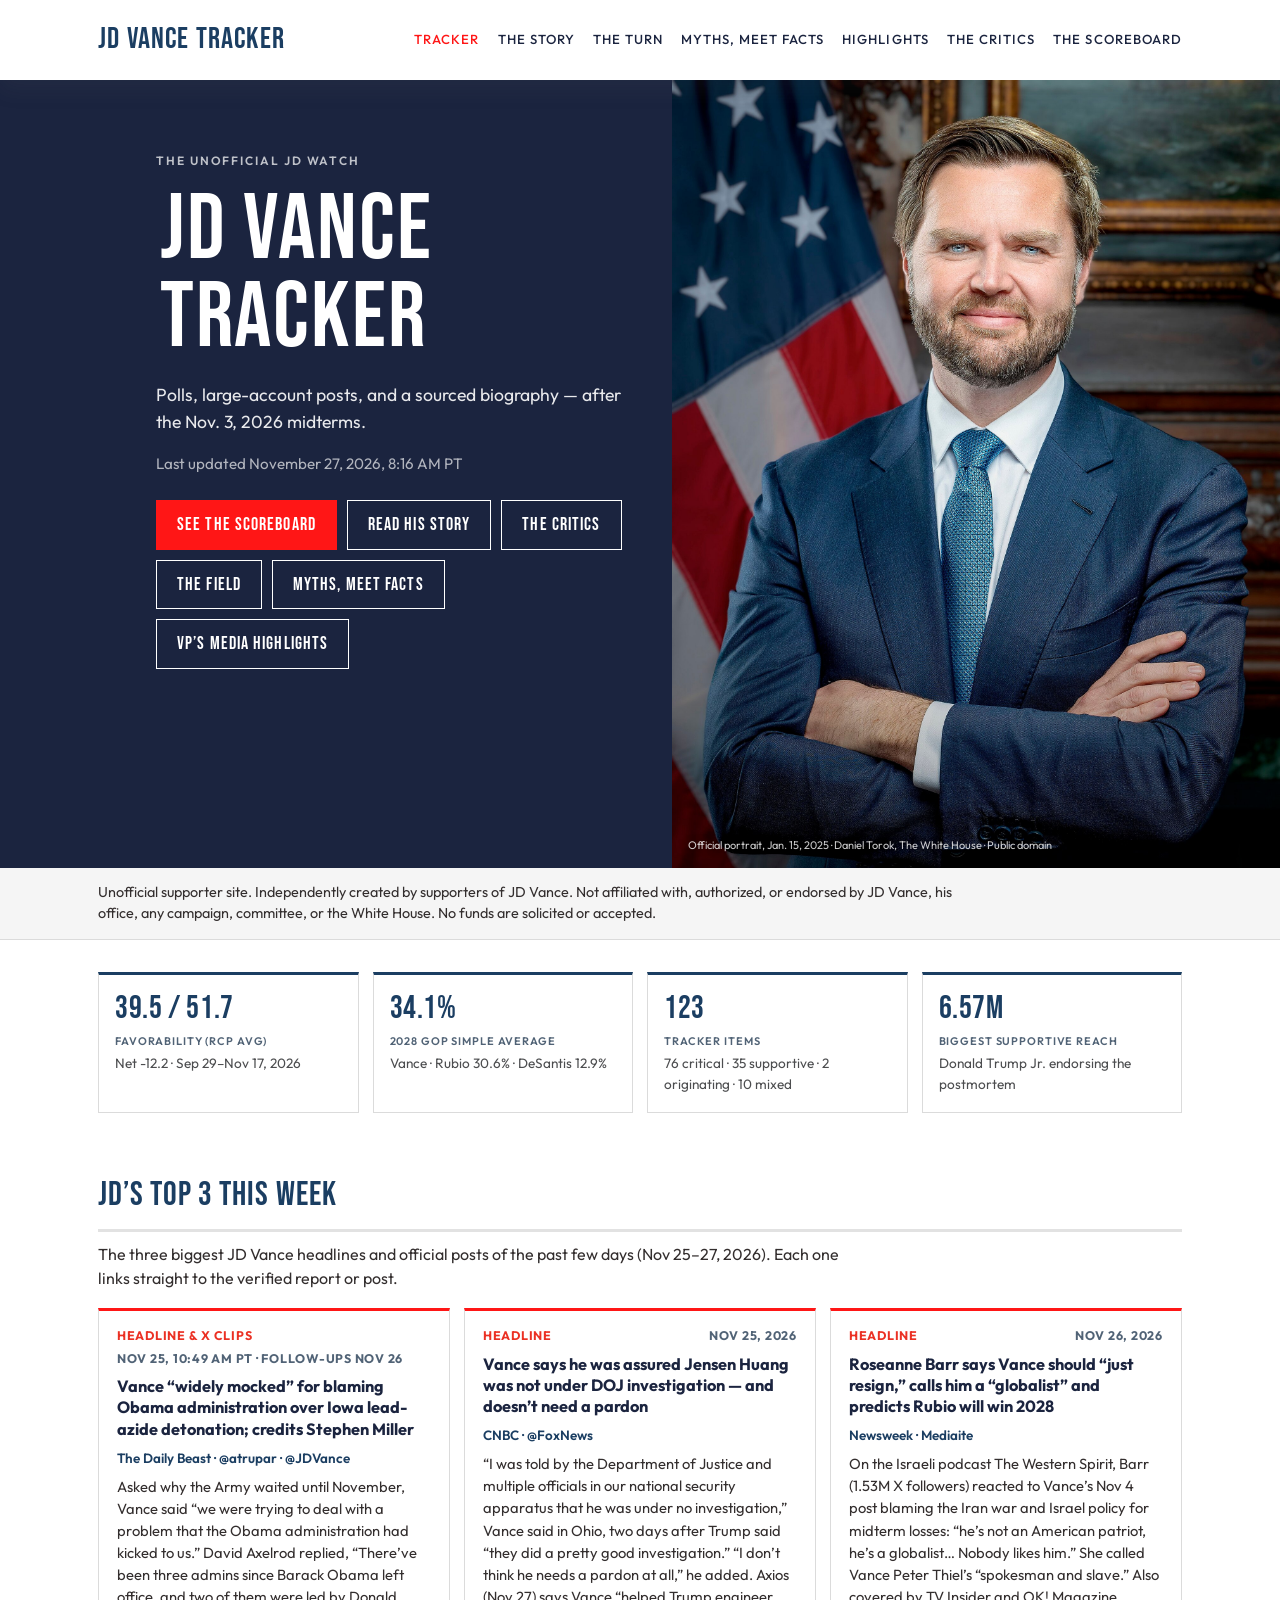
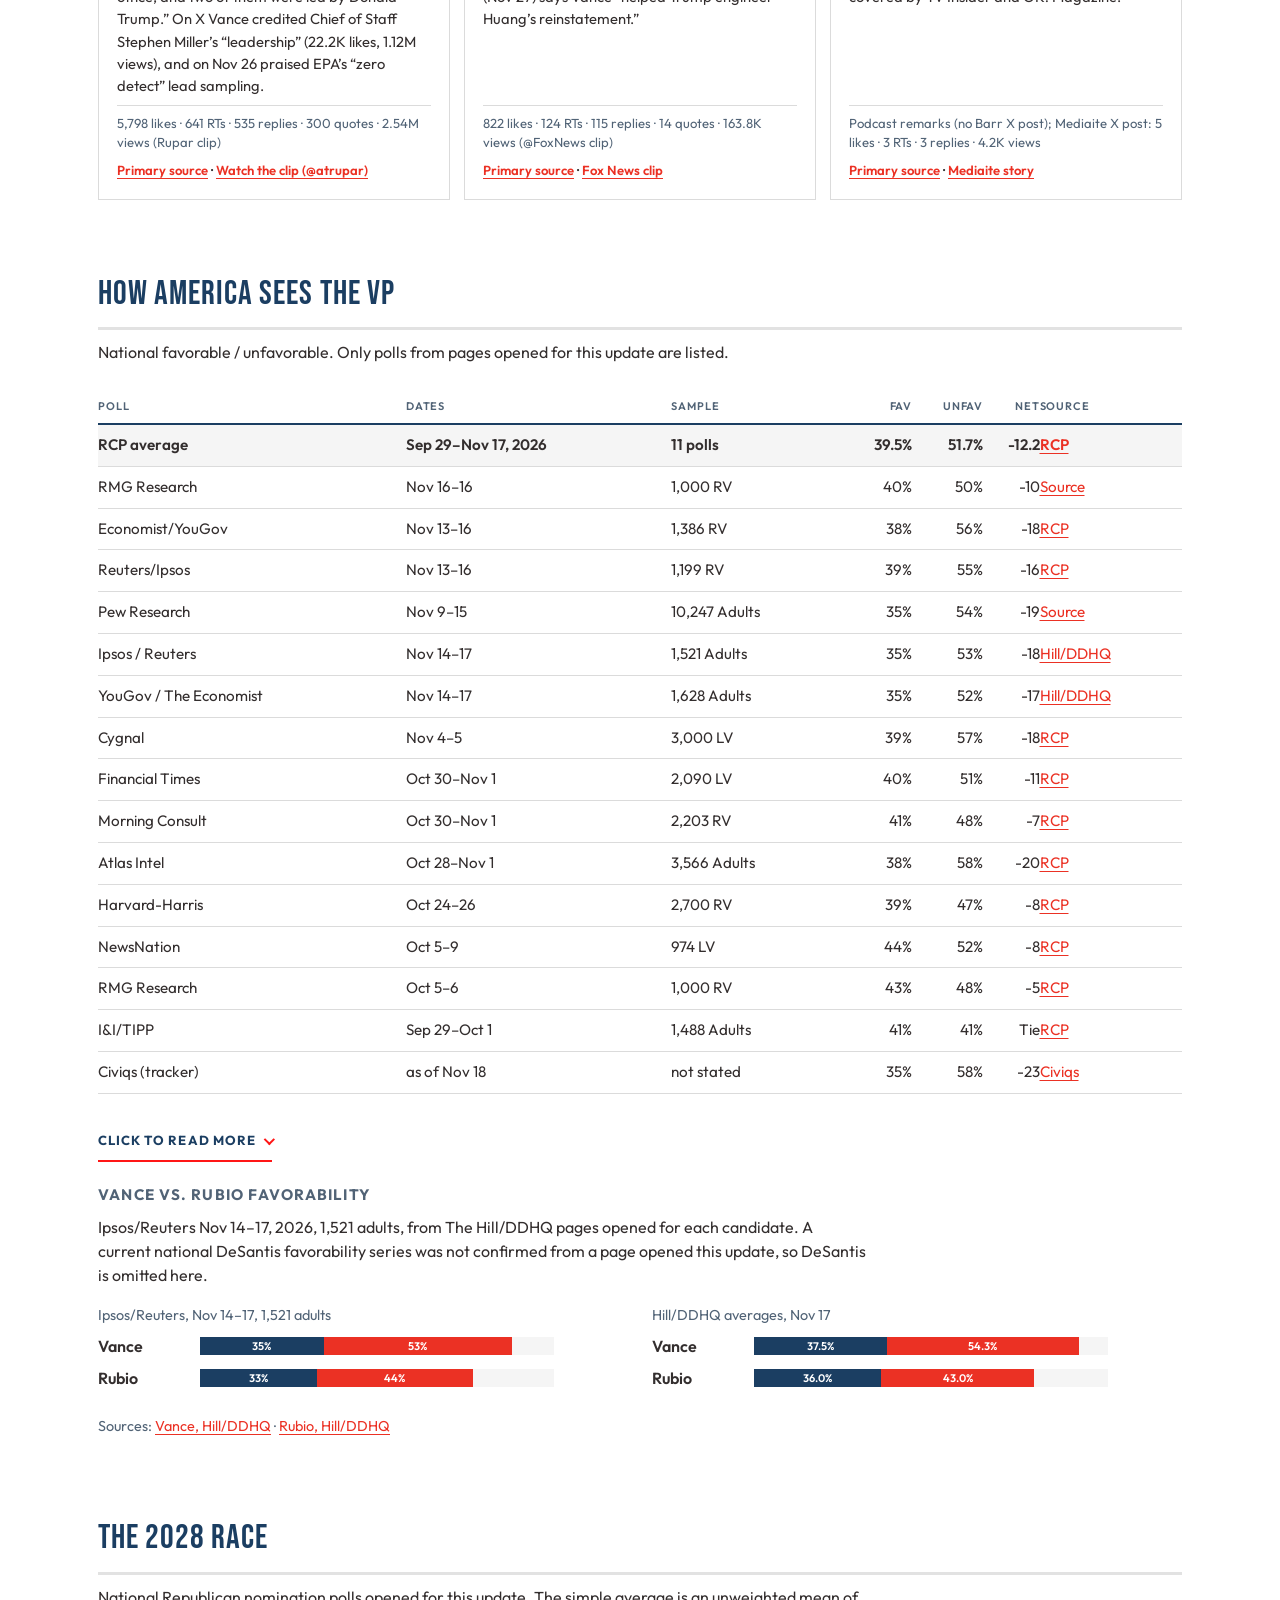
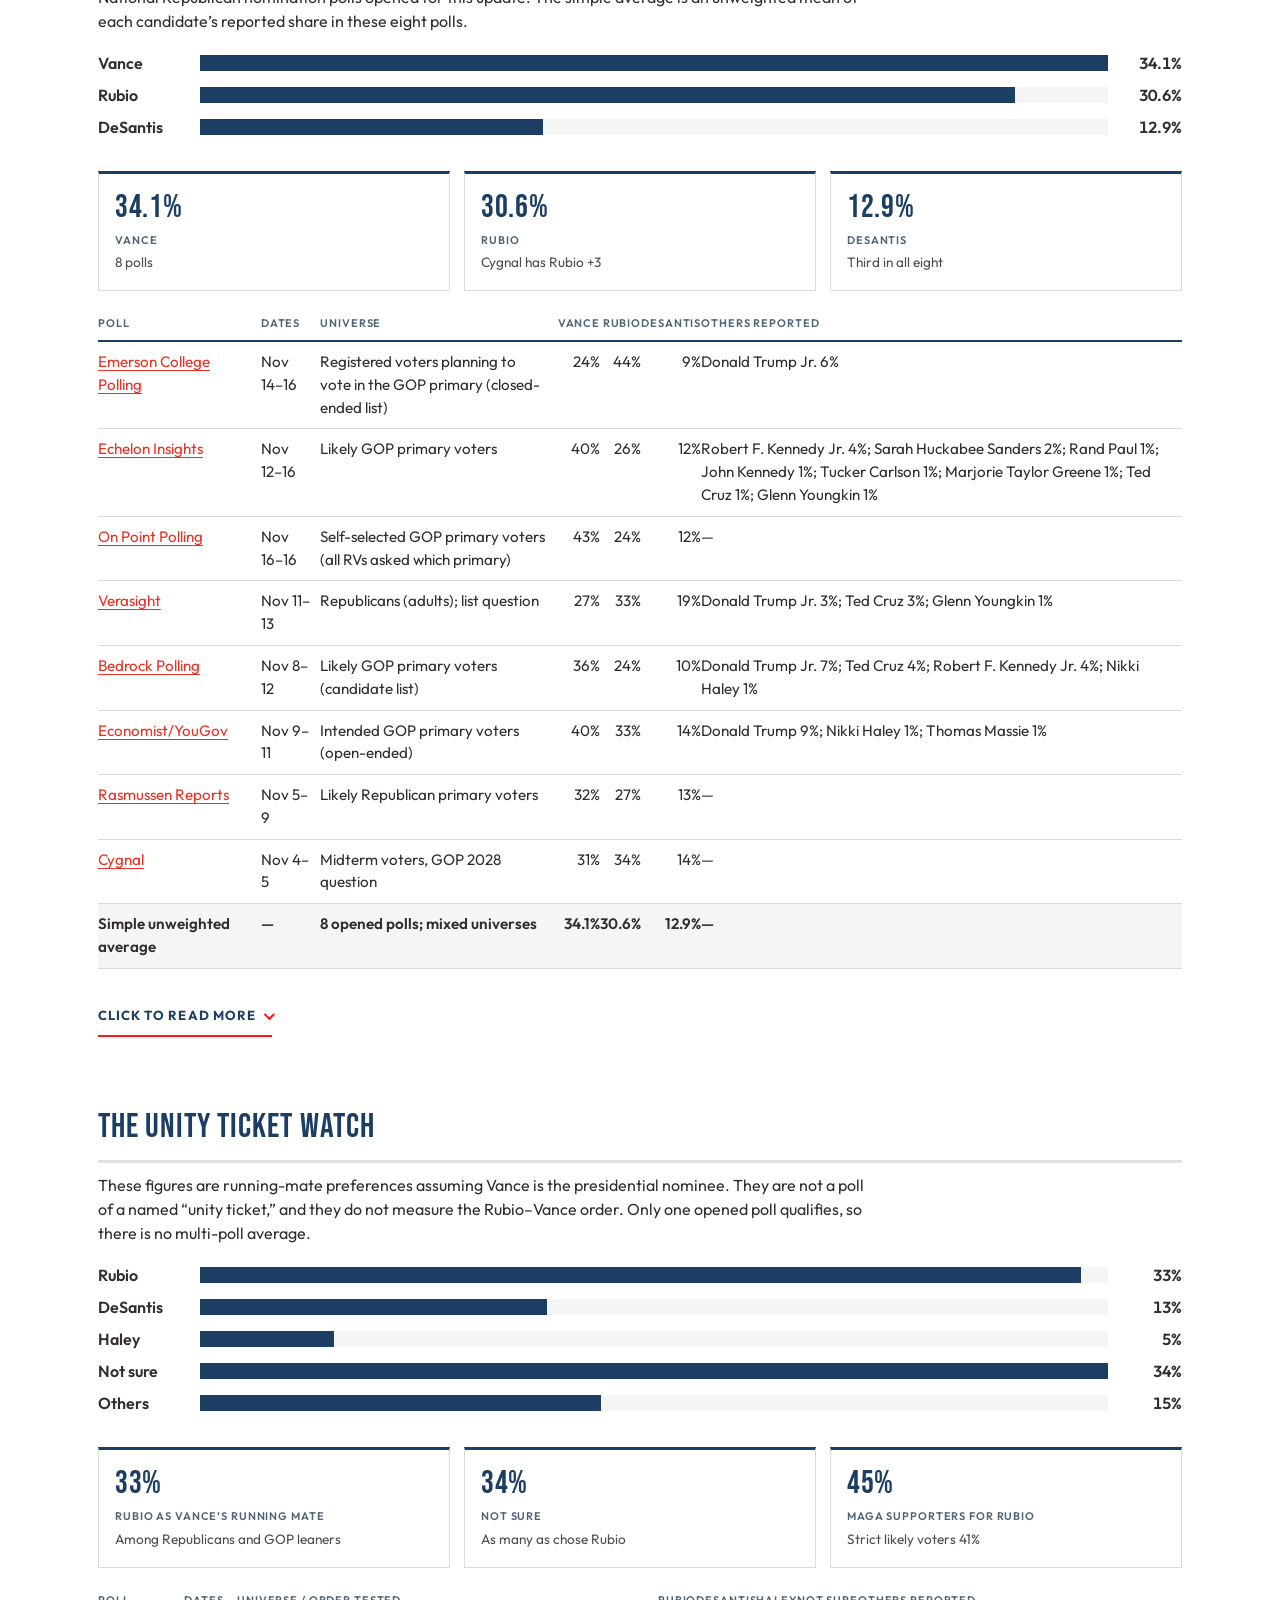
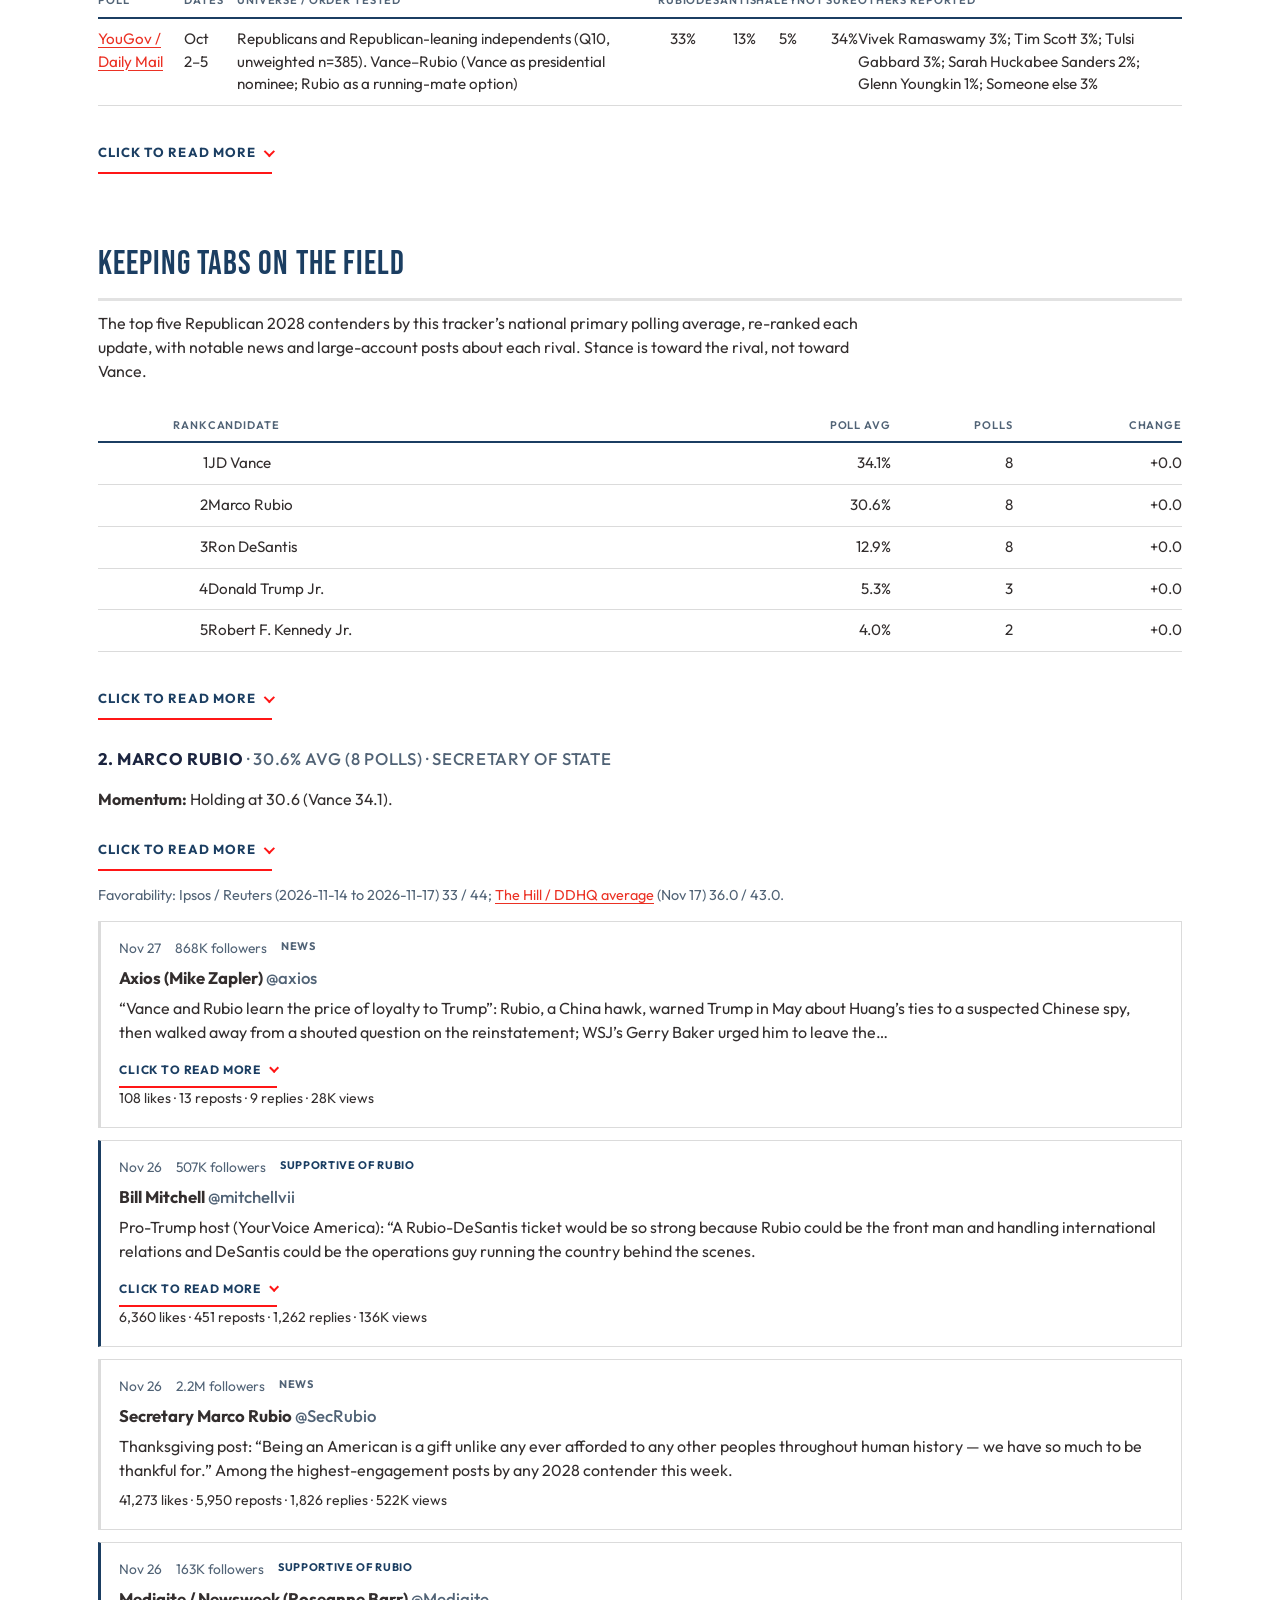
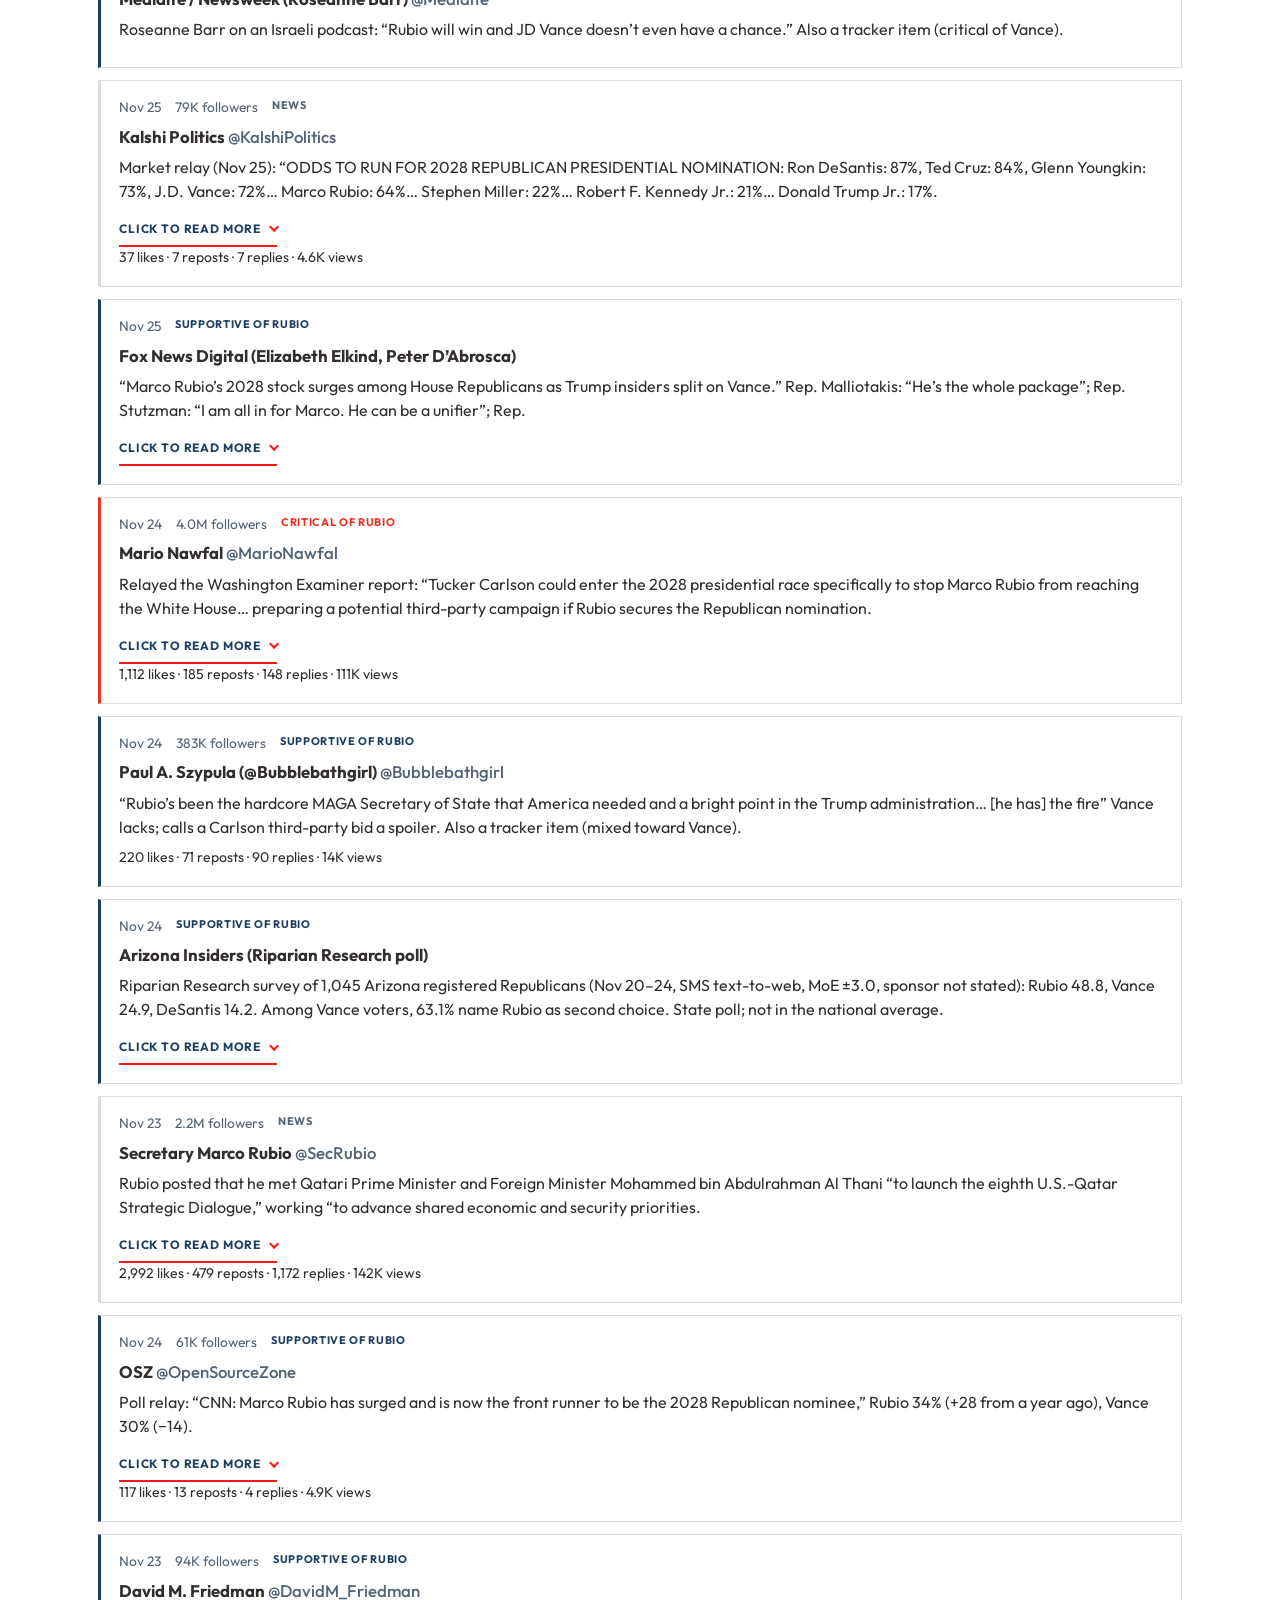
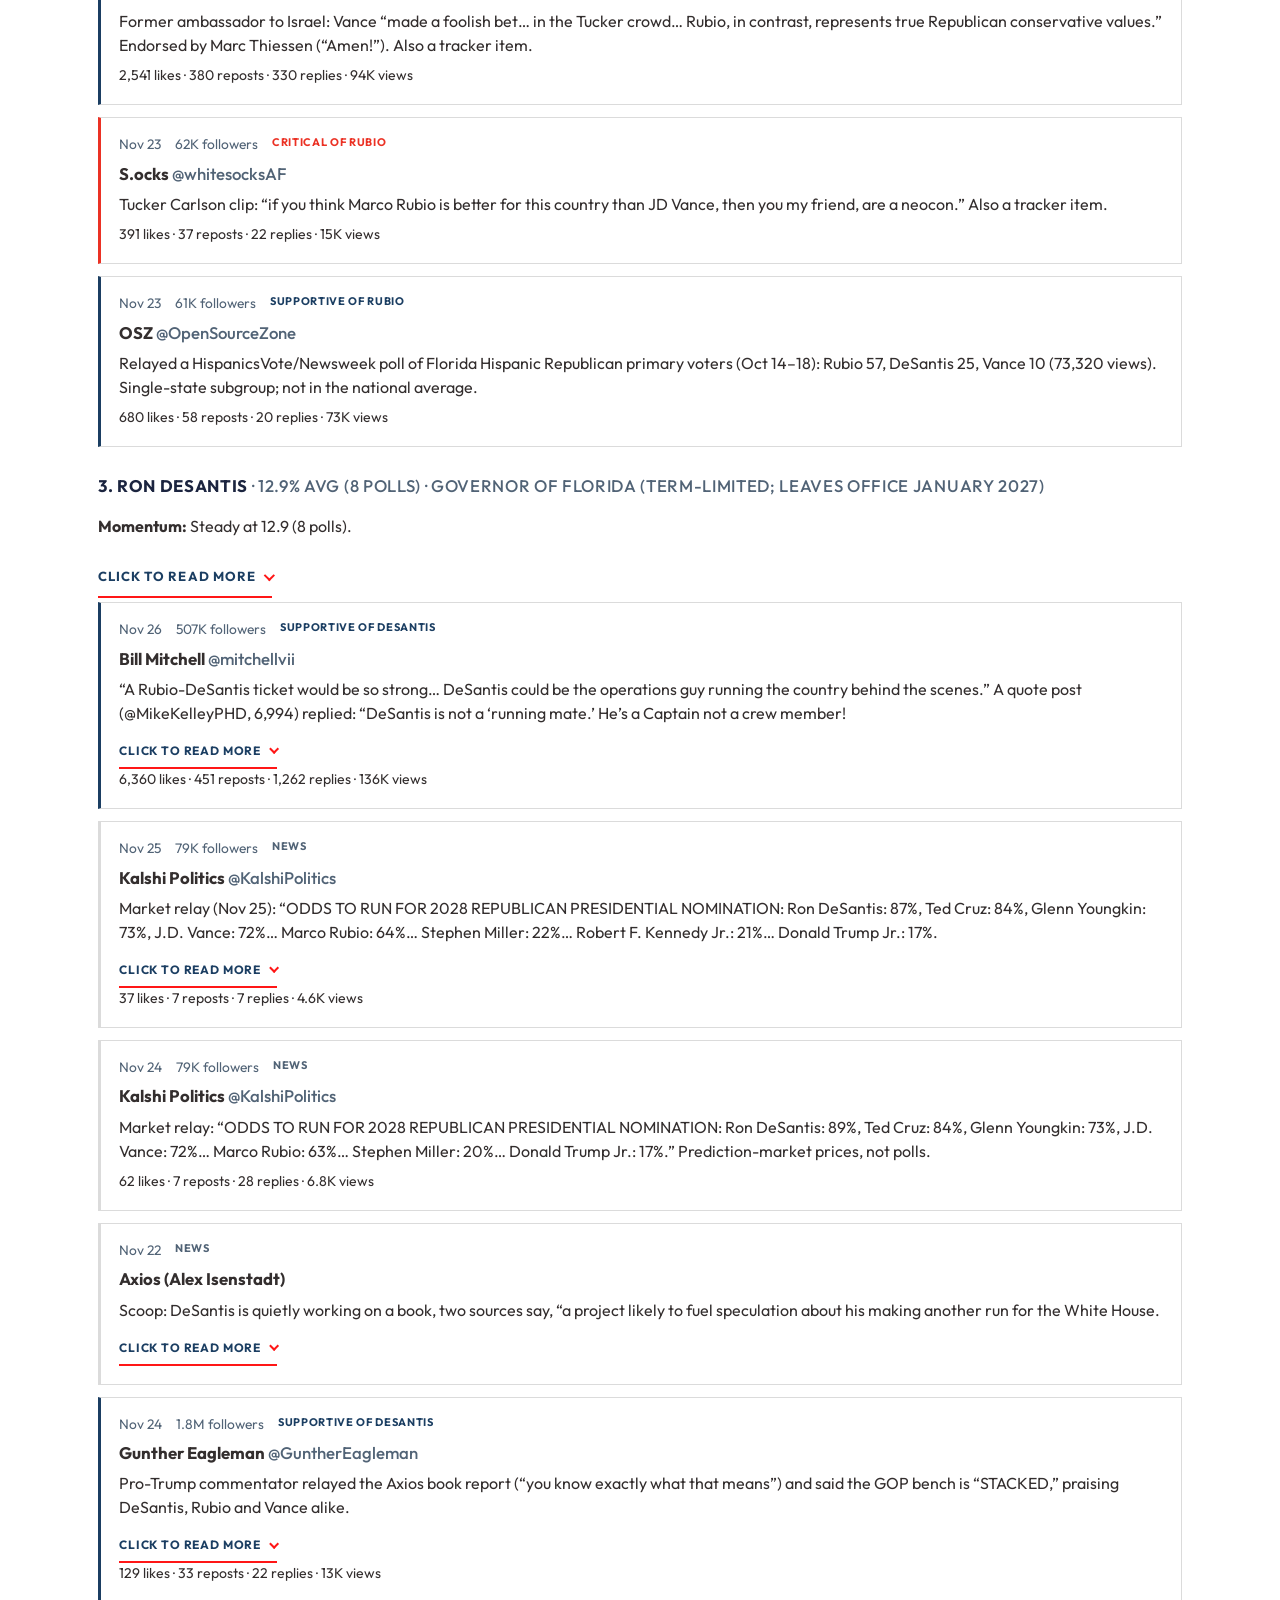
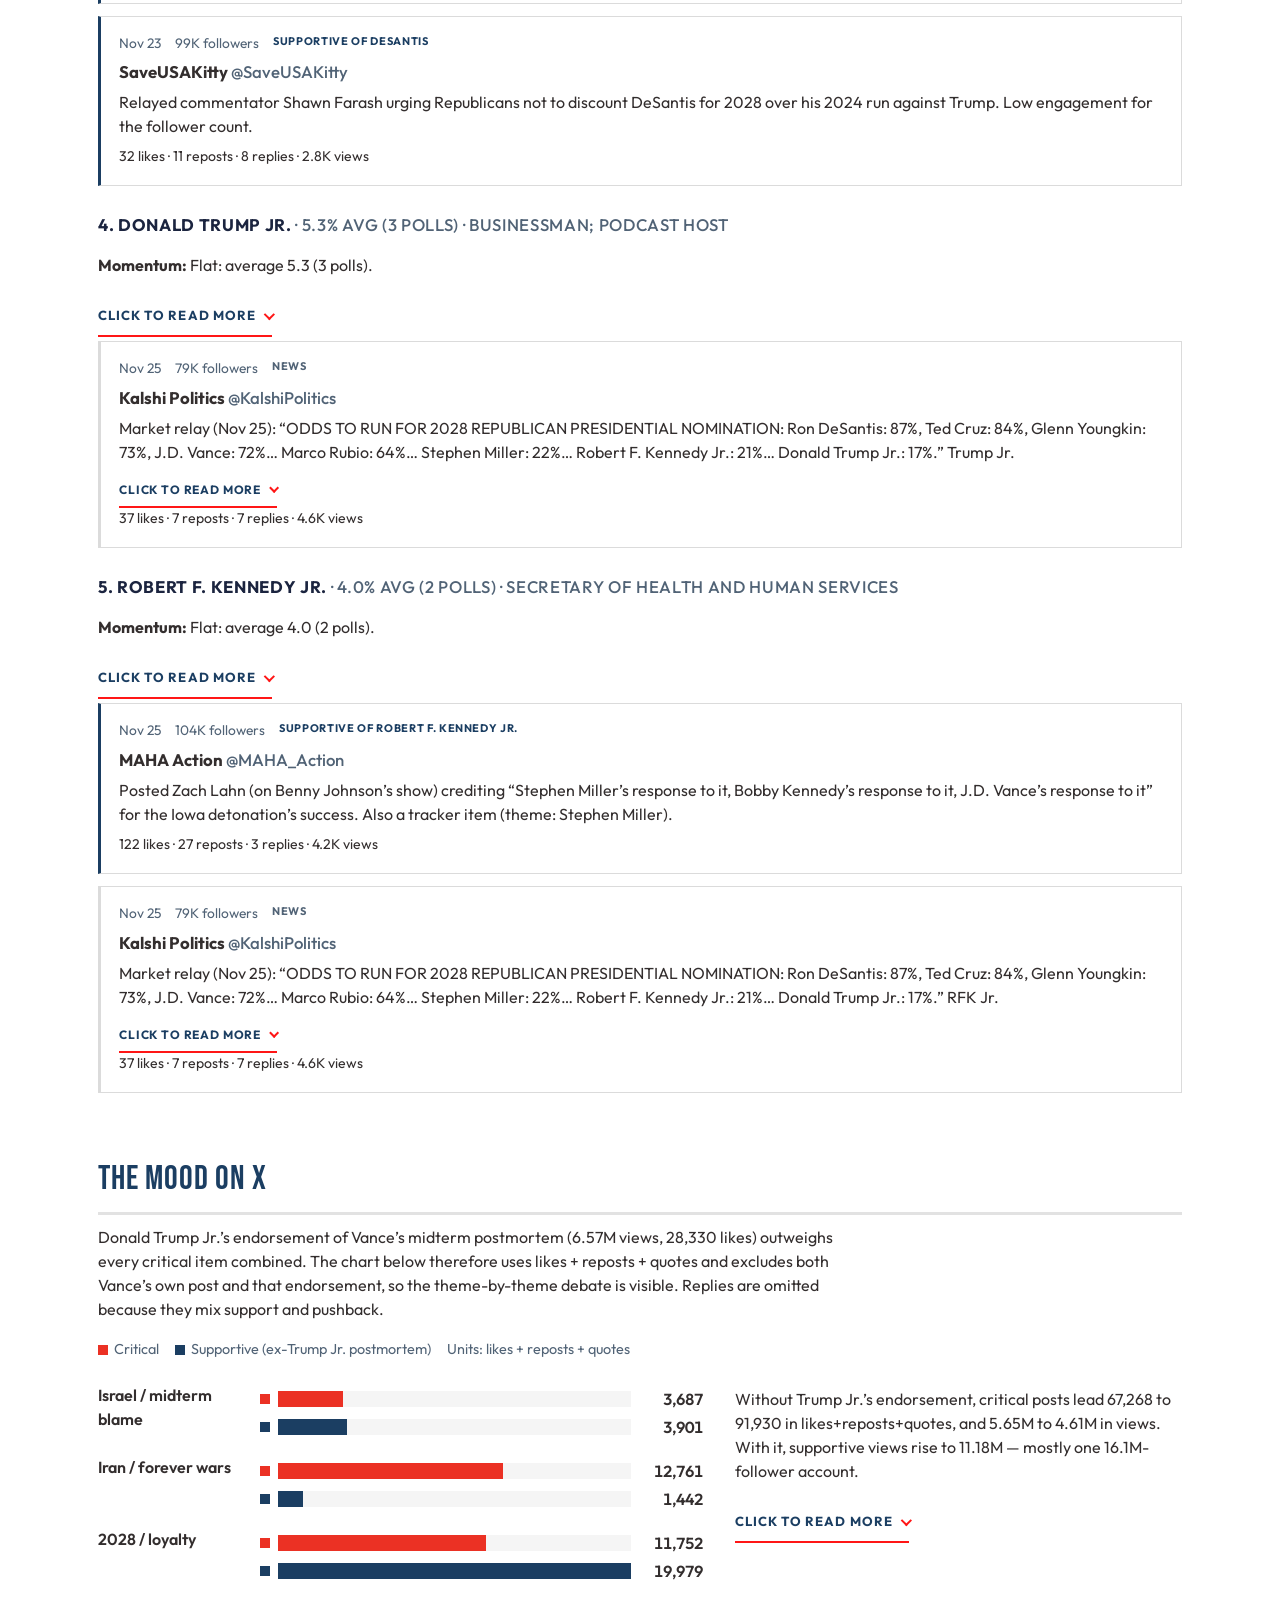
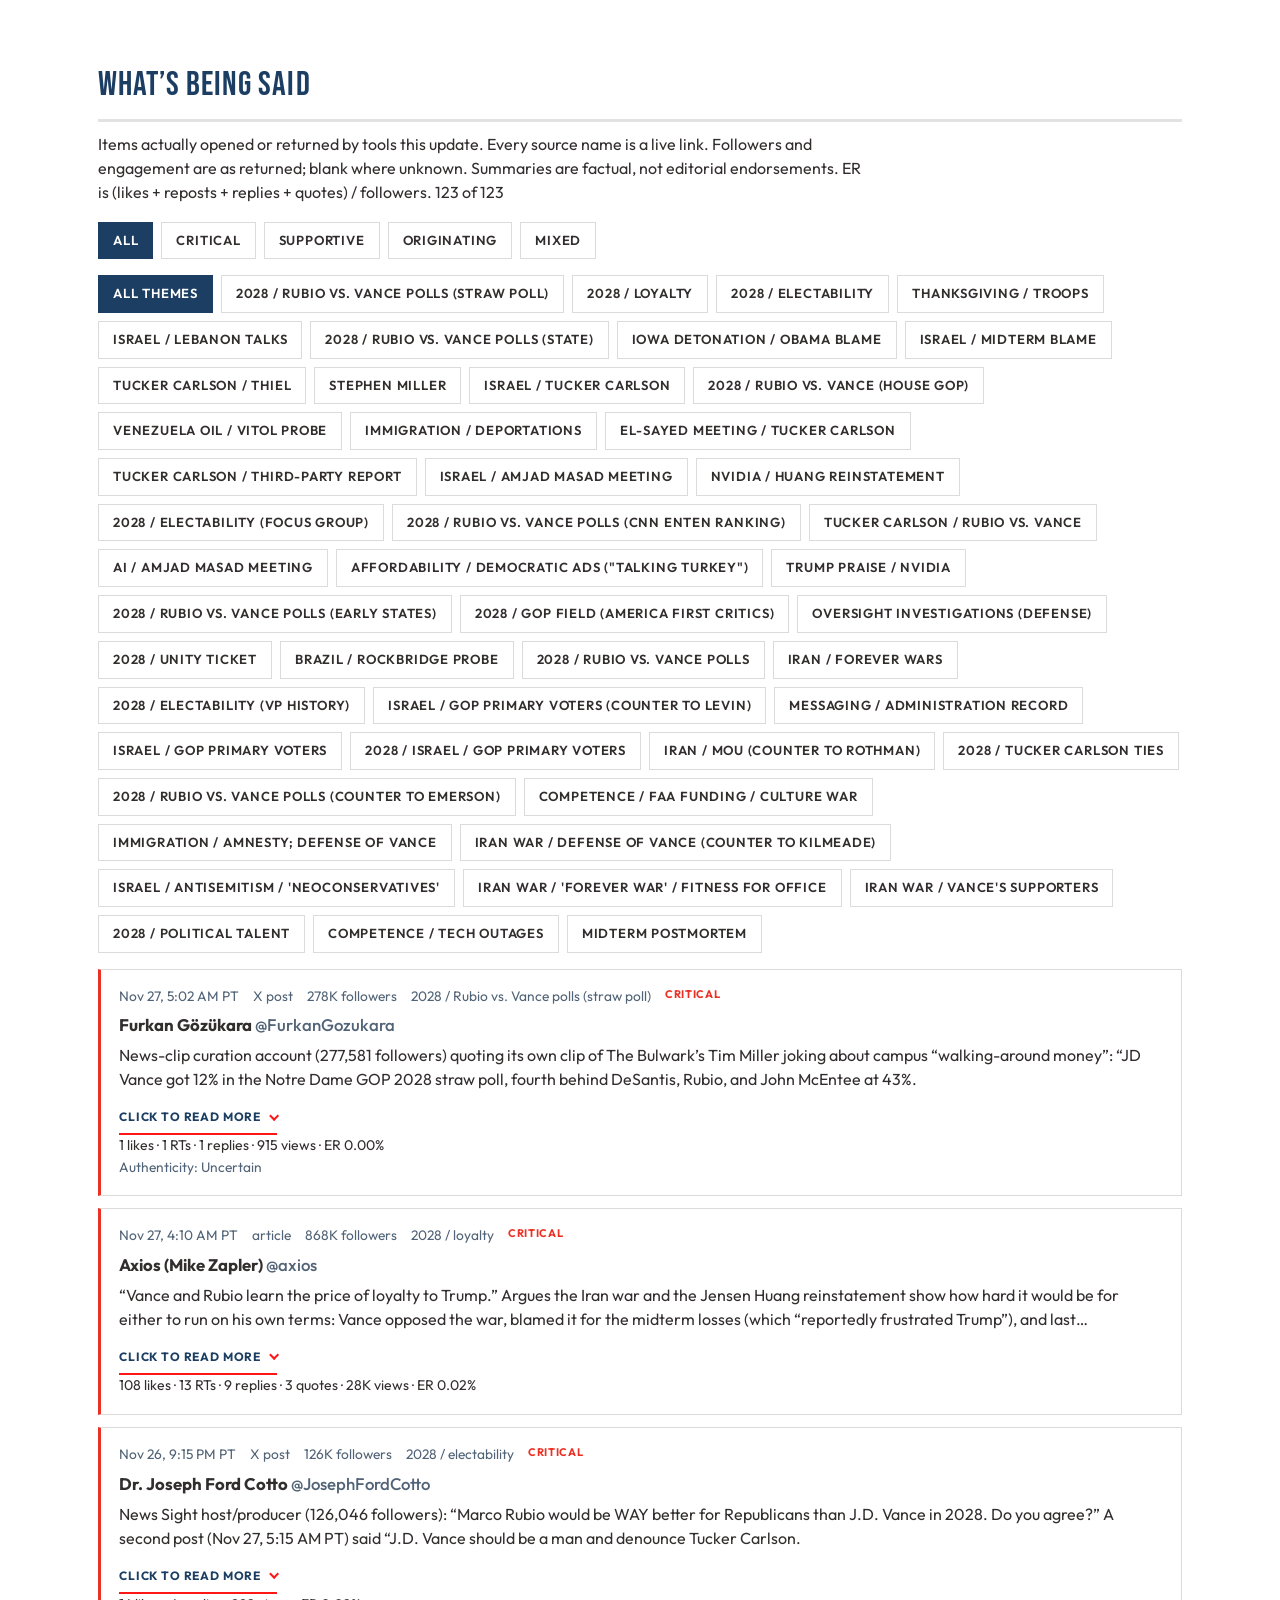
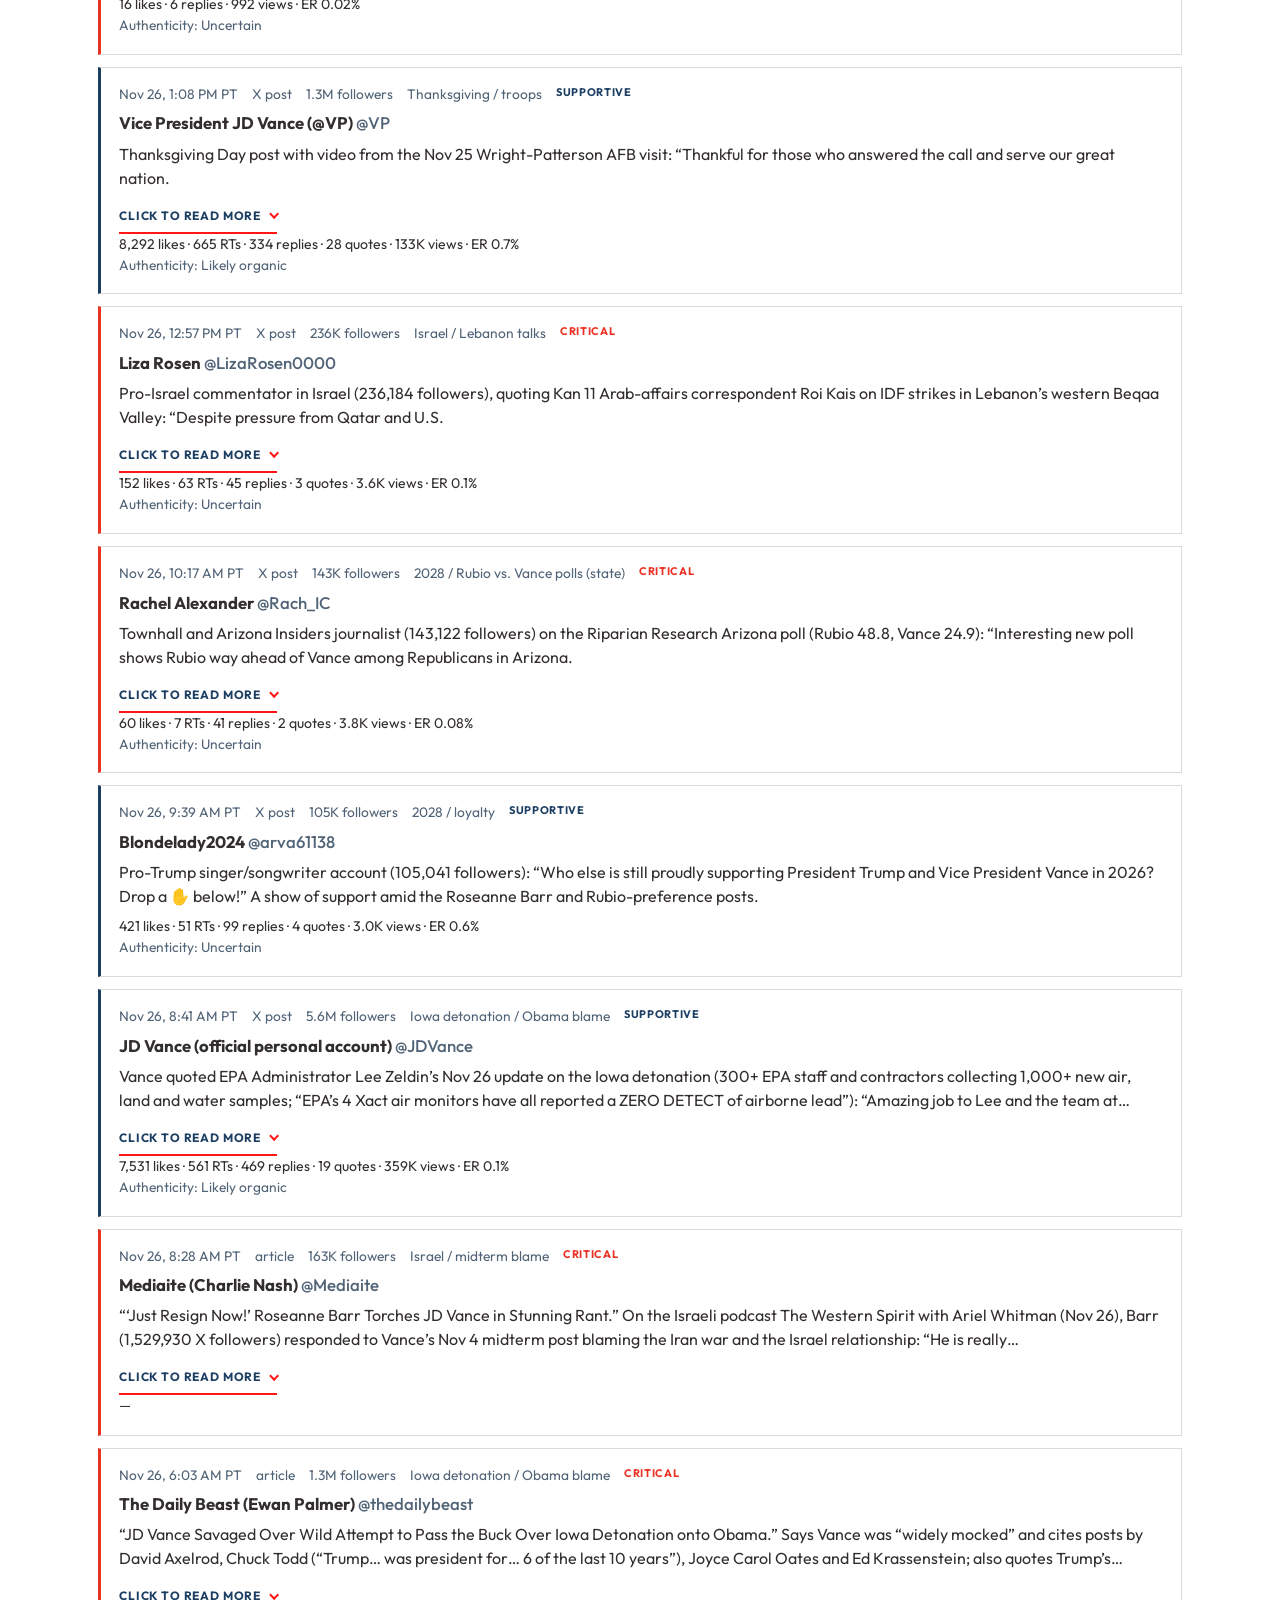
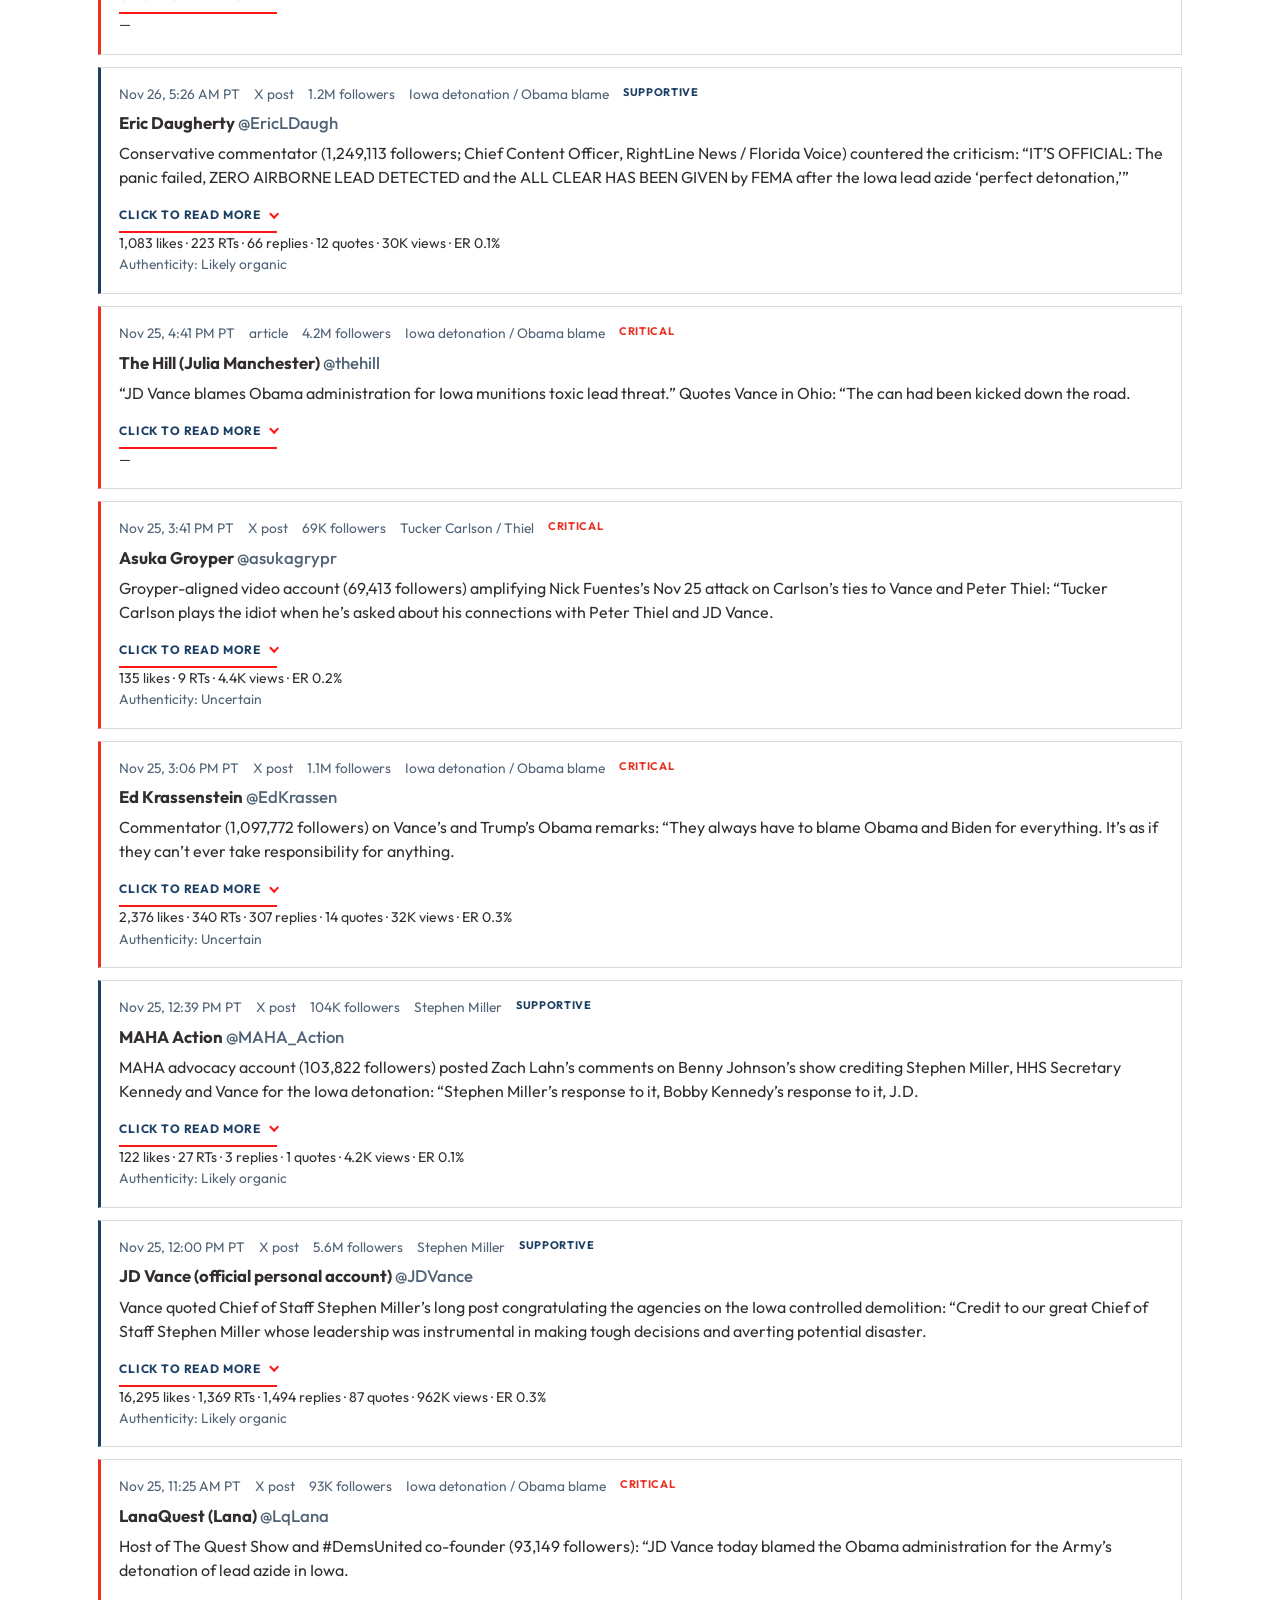
==== commit 13ea1c54: "Update JD Vance Tracker site" ====
--- a/index.html
+++ b/index.html
@@ -779,7 +779,7 @@
               </div>
               <h3><a href="https://www.axios.com/2026/11/27/vance-rubio-trump-downside-2028">Axios (Mike Zapler)</a> <span class="handle">@axios</span></h3>
               <p class="summary">“Vance and Rubio learn the price of loyalty to Trump.” Argues the Iran war and the Jensen Huang reinstatement show how hard it would be for either to run on his own terms: Vance opposed the war, blamed it for the midterm losses (which “reportedly frustrated Trump”), and last…</p><details class="read-more"><summary><span class="rm-more">Click to read more</span><span class="rm-less">Show less</span></summary><div class="read-more-body"><p class="summary">week declined to say whether it was worth the losses; on Nvidia, “Vance helped Trump engineer Huang’s reinstatement despite reports that Rubio had warned Trump.” Notes Vance may decide after the new year, “perhaps even until late spring,” and “Rubio has indicated he won’t run if Vance does.”</p></div></details>
-              <div class="eng">108 likes · 13 RTs · 9 replies · 3 quotes · 28K views</div>
+              <div class="eng">108 likes · 13 RTs · 9 replies · 3 quotes · 28K views · ER 0.02%</div>
               
             </article><article class="card critical" data-card data-stance="critical" data-theme="2028 / electability">
               <div class="card-meta">
